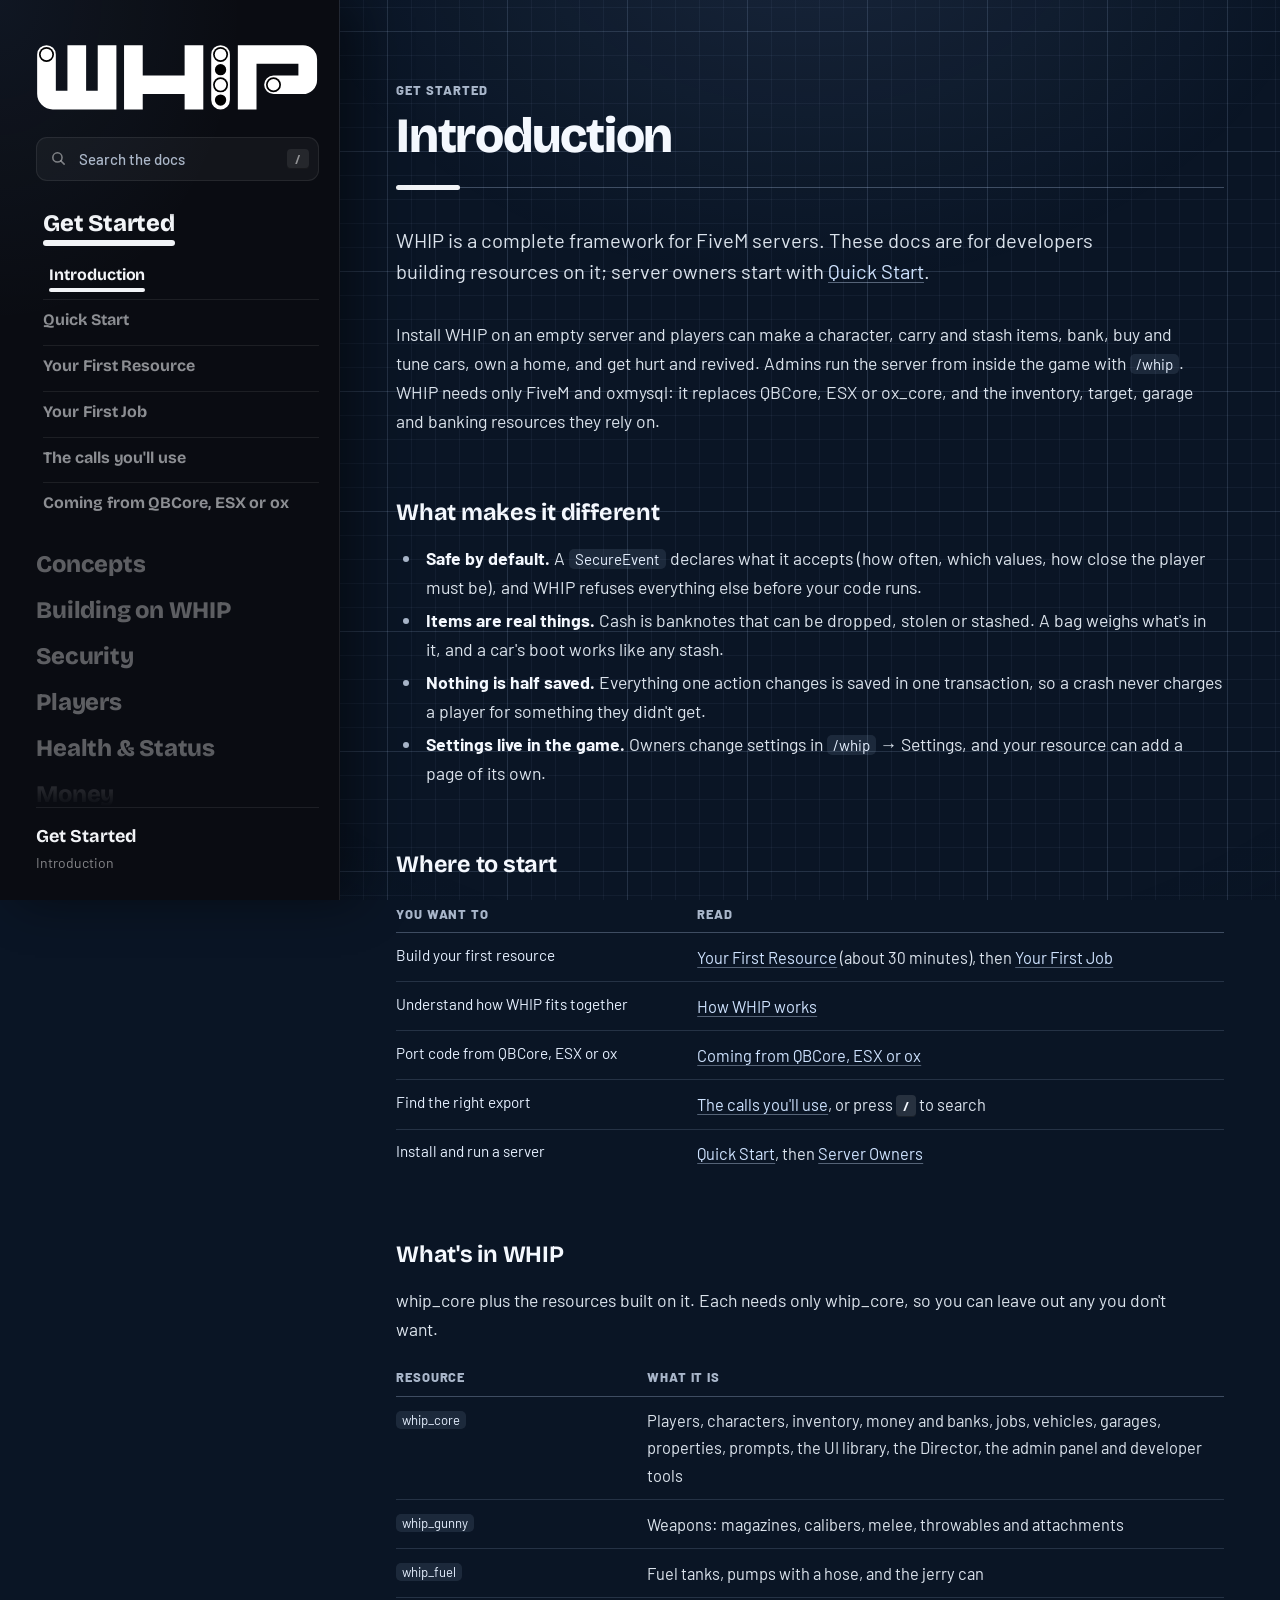
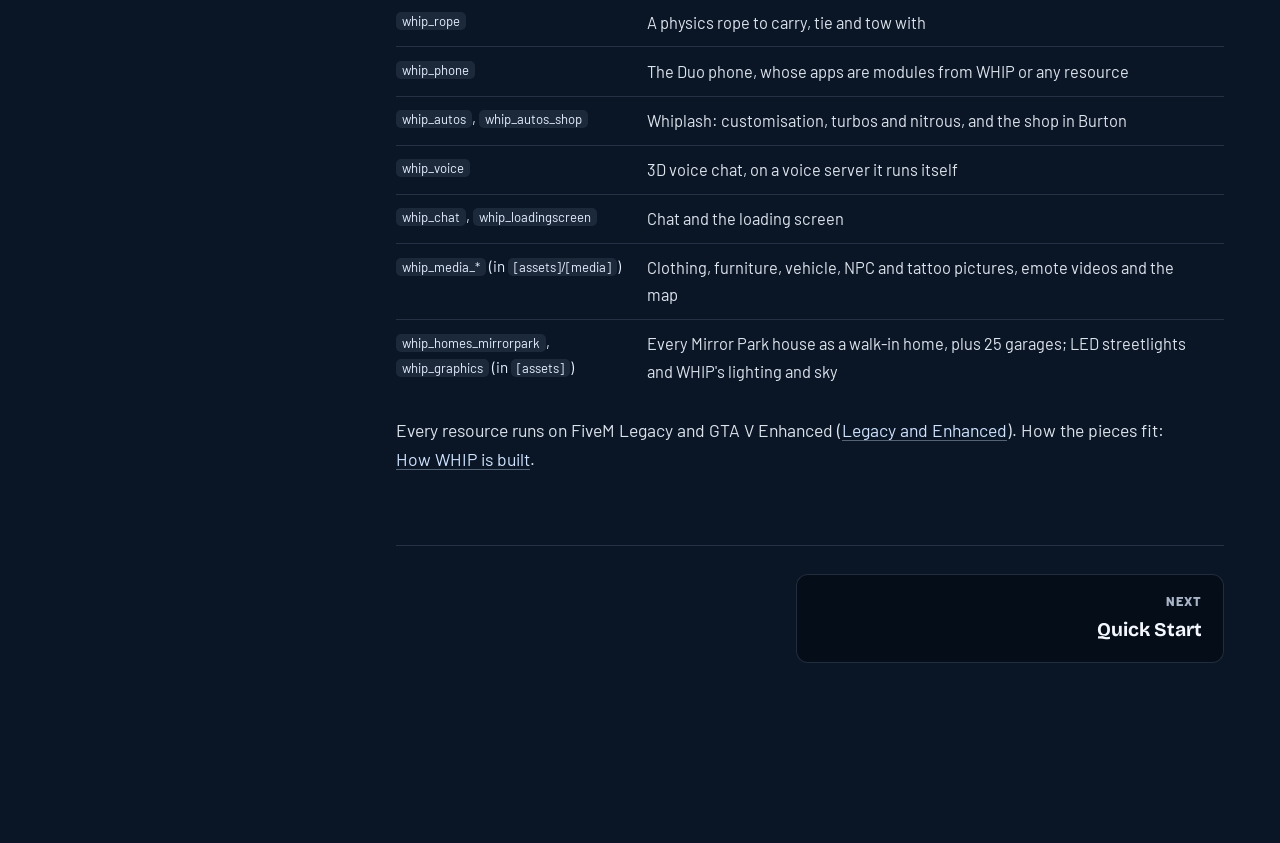
==== docs.html @ 6082909c "feat: the character editor as a store (EditAppearance, GetAppearanceChanges, SetPlayerAppearance)" ====
<!DOCTYPE html>
<html lang="en">
<head>
<meta charset="UTF-8">
<meta name="viewport" content="width=device-width, initial-scale=1.0">
<title>WHIP docs</title>
<!-- whip's own fonts, embedded (docs/docs-fonts.css, made by docs/make-docs-fonts.sh). Google's copies
     of the same faces stand in if this page is opened somewhere that file is not. -->
<link rel="stylesheet" href="docs/docs-fonts.css">
<link rel="stylesheet" href="https://fonts.googleapis.com/css2?family=Barlow:wght@400;500;600;700;800&family=Bricolage+Grotesque:opsz,wght@12..96,200..800&display=swap">
<style>
/* ============================================================================================
   whip DOCS — drawn as whip's pause menu (whip_core/html/css/pause.css, js/pause.js): the menu on
   the left, and where the map would be, the docs on a soft blueprint.

   THE LEFT IS THE MENU. The logo with its loading light, the sections as the menu's items — the
   chosen one white, nudged in, its rounded stroke drawing itself under it — each opening into its
   pages as the map legend's rows (a line between each). At the bottom, where you are, as the menu
   says where the player is.

   THE RIGHT IS THE BLUEPRINT. A blue sheet with a fine grid, the text and examples drawn on it:
   plates for exports, darker plates for code, hairlines in the sheet's own light blue.

   whip's tokens (html/css/base.css) for everything the menu shares with the game; --bp-* for the
   sheet. The names the page's own markup uses (--accent, --text-faint in inline styles) are kept as
   aliases at the end of :root.
   ============================================================================================ */

:root {
  /* ---- whip (html/css/base.css) ---- */
  --ui-surface-solid: rgb(10, 12, 18);
  --ui-surface-raised: rgba(10, 12, 18, 0.9);
  --ui-border: rgba(255, 255, 255, 0.08);
  --ui-border-hover: rgba(255, 255, 255, 0.14);
  --ui-text: rgba(255, 255, 255, 0.93);
  --ui-text-mid: rgba(255, 255, 255, 0.5);
  --ui-text-label: rgba(255, 255, 255, 0.48);
  --ui-accent: #60a5fa;
  --ui-accent-medium: rgba(96, 165, 250, 0.3);
  --ui-shadow: 0 4px 20px rgba(0, 0, 0, 0.4), inset 0 1px 0 rgba(255, 255, 255, 0.05);
  --ui-ease: cubic-bezier(0.16, 1, 0.3, 1);
  --ui-radius-pop: 12px;
  --ui-radius-row: 11px;
  --ui-radius-xs: 4px;
  --ui-font: 'Whip Barlow', 'Barlow', 'Segoe UI', sans-serif;
  --ui-mono: var(--ui-font);   /* code and names in Barlow, even-width figures */
  --ui-font-display: 'Whip Bricolage', 'Bricolage Grotesque', var(--ui-font);   /* titles, as the pause menu's */
  --pm-ink: #f2f4f7;                         /* the menu's white: the chosen item, its stroke */

  /* ---- the menu's size, from its width (pause.css works the same way) ---- */
  --dm-side: clamp(340px, 25vw, 480px);
  --dm-item: calc(var(--dm-side) * 0.07);   /* a section: 34px at 1920 wide */
  --dm-pad: calc(var(--dm-side) * 0.107);   /* the menu's left margin */

  /* ---- the sheet's reading size: the one knob. Everything on the sheet (its text, titles, code, tables and the
     column itself) is drawn from it, so a bigger screen gets bigger reading, not wider margins: about 17.5px on a
     laptop, 19.5px at 1920 wide, 22px at 2560 and up (Josh, 11 Nov: 10% up on the first pass, as his browser at 110%
     read best). ---- */
  --read: clamp(17.6px, calc(12px + 0.393vw), 22px);

  /* ---- the blueprint: a deep sheet, so the reading stands well off it ---- */
  --bp-paper: rgb(10, 21, 37);
  --bp-grid-minor: rgba(190, 216, 255, 0.05);
  --bp-grid-major: rgba(190, 216, 255, 0.1);
  --bp-line: rgba(196, 220, 255, 0.15);      /* hairlines on the sheet */
  --bp-line-strong: rgba(196, 220, 255, 0.28);
  --bp-ink: #f4f8fe;                         /* headings */
  --bp-text: rgba(236, 243, 252, 0.93);      /* reading text: about 13:1 on the sheet */
  --bp-text-mid: rgba(214, 228, 248, 0.78);  /* what qualifies it: about 8.5:1 */
  --bp-plate: rgba(2, 8, 18, 0.55);          /* an export's plate */
  --bp-plate-head: rgba(2, 8, 18, 0.36);
  --bp-code: rgba(1, 5, 13, 0.78);           /* code, darker again */
  --bp-code-text: #dce8f8;
  --bp-link: #cfe3ff;
  --bp-name: #e6f0ff;                        /* a parameter's name */
  --bp-type: #f4d59c;                        /* its type */
  --bp-server: #86efac;
  --bp-server-bg: rgba(74, 222, 128, 0.13);
  --bp-client: #c4b5fd;
  --bp-client-bg: rgba(167, 139, 250, 0.16);
  --bp-both: #fcd34d;
  --bp-both-bg: rgba(251, 191, 36, 0.13);

  /* ---- what the page's markup still names (inline styles) ---- */
  --accent: var(--bp-link);
  --text: var(--bp-text);
  --text-muted: var(--bp-text-mid);
  --text-faint: var(--bp-text-mid);
  --heading: var(--bp-ink);
  --border: var(--bp-line);
  --green: var(--bp-server);
  --orange: var(--bp-both);
  --purple: var(--bp-client);
  --red: #fca5a5;
  --cyan: var(--bp-name);
}

* { margin: 0; padding: 0; box-sizing: border-box; }

html {
  scroll-behavior: smooth;
  scroll-padding-top: 40px;
  background: var(--bp-paper);
}

body {
  font-family: var(--ui-font);
  font-size: 15px;
  line-height: 1.65;
  color: var(--bp-text);
  background: var(--bp-paper);
  -webkit-font-smoothing: antialiased;
  text-rendering: optimizeLegibility;
}

::selection { background: rgba(96, 165, 250, 0.38); color: #fff; }
input { caret-color: var(--pm-ink); }

:focus { outline: none; }
:focus-visible {
  outline: 2px solid var(--pm-ink);
  outline-offset: 3px;
  border-radius: 4px;
}

/* One quiet scrollbar, whip's. */
::-webkit-scrollbar { width: 8px; height: 8px; }
::-webkit-scrollbar-track { background: transparent; }
::-webkit-scrollbar-thumb { background: rgba(196, 220, 255, 0.18); border-radius: 4px; }
::-webkit-scrollbar-thumb:hover { background: rgba(196, 220, 255, 0.32); }

/* ---- the sheet: a fine grid, a stronger one every fifth line, light falling from the top ----
   Fixed, as a sheet on a table is: the drawing moves over it. */
body::before,
body::after {
  content: '';
  position: fixed;
  top: 0;
  right: 0;
  bottom: 0;
  left: var(--dm-side);
  pointer-events: none;
  z-index: 0;
}

body::before {
  background-image:
    linear-gradient(var(--bp-grid-major) 1px, transparent 1px),
    linear-gradient(90deg, var(--bp-grid-major) 1px, transparent 1px),
    linear-gradient(var(--bp-grid-minor) 1px, transparent 1px),
    linear-gradient(90deg, var(--bp-grid-minor) 1px, transparent 1px);
  background-size: 120px 120px, 120px 120px, 24px 24px, 24px 24px;
  background-position: 47px 31px, 47px 31px, 47px 31px, 47px 31px;
}

body::after {
  background:
    radial-gradient(80% 60% at 50% -10%, rgba(150, 190, 255, 0.1), transparent 70%),
    radial-gradient(140% 110% at 50% 45%, transparent 55%, rgba(5, 12, 24, 0.5) 100%);
}

/* ============================================================================================
   THE MENU (pause.css's .pm-side)
   ============================================================================================ */

.sidebar {
  position: fixed;
  top: 0;
  left: 0;
  bottom: 0;
  z-index: 100;
  width: var(--dm-side);
  display: flex;
  flex-direction: column;
  padding: 44px calc(var(--dm-side) * 0.06) 26px var(--dm-pad);
  color: var(--ui-text);
  background:
    radial-gradient(120% 60% at 0% 0%, rgba(96, 165, 250, 0.07), transparent 60%),
    var(--ui-surface-solid);
  border-right: 1px solid var(--ui-border);
  box-shadow: 18px 0 48px rgba(0, 0, 0, 0.45);
}

/* The logo, the landing page's and the menu's, at the menu's full width. */
.dm-logo {
  display: block;
  flex: 0 0 auto;
  border-radius: 6px;
}

.dm-logo svg {
  display: block;
  width: 100%;
  height: auto;
  overflow: visible;
}

.dm-logo .ld-letters { fill: #fff; }
.dm-logo .ld-ring    { fill: #000; }
.dm-logo .ld-disc    { fill: #fff; }
.dm-logo .ld-hole    { fill: #000; }
.dm-logo .ld-icon    { color: #000; }

/* The I's circles: a lit one comes on at once, and fades when the light moves on. */
.dm-logo .ld-dot .ld-light {
  opacity: 0;
  transition: opacity 0.55s cubic-bezier(0.25, 0.6, 0.35, 1);
}

.dm-logo .ld-dot.lit .ld-light {
  opacity: 1;
  transition: none;
}

/* ---- search: a whip field (fields are the 8px step; this one is picked from, so the row's) ---- */
.search-box {
  position: relative;
  flex: 0 0 auto;
  margin-top: 26px;
}

.search-box input {
  width: 100%;
  padding: 12px 44px 12px 42px;
  font-family: var(--ui-font);
  font-size: 15px;
  font-weight: 500;
  color: var(--ui-text);
  background: rgba(255, 255, 255, 0.04);
  border: 1px solid var(--ui-border);
  border-radius: var(--ui-radius-row);
  transition: border-color 0.15s var(--ui-ease), background 0.15s var(--ui-ease);
}

.search-box input::placeholder { color: var(--bp-text-mid); }
.search-box input:hover { border-color: var(--ui-border-hover); }
.search-box input:focus {
  outline: none;
  border-color: rgba(96, 165, 250, 0.55);
  background: rgba(255, 255, 255, 0.06);
}

.search-icon {
  position: absolute;
  left: 14px;
  top: 50%;
  width: 17px;
  height: 17px;
  margin-top: -8.5px;
  color: rgba(255, 255, 255, 0.45);
  pointer-events: none;
}

.search-key {
  position: absolute;
  right: 10px;
  top: 50%;
  transform: translateY(-50%);
  min-width: 22px;
  padding: 1px 6px;
  font-family: var(--ui-font);
  font-size: 12px;
  font-weight: 700;
  text-align: center;
  color: var(--ui-text-mid);
  background: rgba(255, 255, 255, 0.08);
  border-radius: var(--ui-radius-xs);
  pointer-events: none;
}

.search-box input:focus ~ .search-key { opacity: 0; }

.search-count {
  flex: 0 0 auto;
  min-height: 0;
  font-size: 13px;
  font-weight: 600;
  color: var(--ui-text-mid);
}

.search-count:not(:empty) { margin-top: 10px; }
.search-count b { color: var(--pm-ink); font-weight: 700; }

/* ---- the sections: the menu's items ---- */
.sidebar-nav {
  position: relative;
  flex: 1 1 auto;
  min-height: 0;
  margin: 22px calc(var(--dm-side) * -0.06) 0 calc(var(--dm-pad) * -1);
  padding: 4px calc(var(--dm-side) * 0.06) 40px var(--dm-pad);
  overflow-y: auto;
  overflow-anchor: none;   /* the menu keeps the page you are on in view itself (setActive) */
  scrollbar-width: none;
  /* No scrollbar; the last row fading out says there is more below (the legend's way). */
  -webkit-mask-image: linear-gradient(to bottom, transparent, #000 14px, #000 calc(100% - 56px), transparent);
  mask-image: linear-gradient(to bottom, transparent, #000 14px, #000 calc(100% - 56px), transparent);
}

.sidebar-nav::-webkit-scrollbar { display: none; }

.nav-group + .nav-group { margin-top: 4px; }

.nav-group-title {
  position: relative;
  display: inline-block;
  max-width: 100%;
  padding: 4px 0 13px;
  font-family: var(--ui-font-display);
  font-size: var(--dm-item);
  font-weight: 800;
  letter-spacing: -0.01em;
  line-height: 1.05;
  color: rgba(255, 255, 255, 0.34);
  text-align: left;
  white-space: nowrap;
  overflow: hidden;
  text-overflow: ellipsis;
  background: none;
  border: 0;
  cursor: pointer;
  transition: color 0.18s var(--ui-ease), transform 0.22s var(--ui-ease);
}

/* The chosen section: white, nudged in, and underlined by the logo's rounded stroke drawing itself. */
.nav-group-title::after {
  content: '';
  position: absolute;
  left: 0;
  right: 0;
  bottom: 3px;
  height: 6px;
  border-radius: 3px;
  background: var(--pm-ink);
  transform: scaleX(0);
  transform-origin: left center;
  transition: transform 0.28s var(--ui-ease);
}

.nav-group-title:hover { color: rgba(255, 255, 255, 0.62); }

.nav-group.open > .nav-group-title {
  color: var(--pm-ink);
  transform: translateX(7px);
}

.nav-group.open > .nav-group-title::after { transform: scaleX(1); }

/* A section's pages: the map legend's rows — the menu's type, smaller, a line between each. */
.nav-list {
  display: none;
  margin: 6px 0 20px 7px;
}

.nav-group.open > .nav-list {
  display: block;
  animation: dmRows 0.3s var(--ui-ease);
}

@keyframes dmRows {
  from { opacity: 0; transform: translateY(-4px); }
  to { opacity: 1; transform: none; }
}

.nav-link {
  display: flex;
  align-items: center;
  gap: 10px;
  padding: 7px 0;
  font-family: var(--ui-font-display);
  font-size: 16px;
  font-weight: 700;
  letter-spacing: -0.005em;
  line-height: 1.3;
  color: rgba(242, 244, 247, 0.56);
  text-decoration: none;
  border-top: 1px solid var(--ui-border);
  border-radius: 0;
  transition: color 0.18s var(--ui-ease);
}

.nav-link:first-child { border-top: 0; }
.nav-link:hover { color: var(--pm-ink); }

/* As wide as its words, so the stroke under it is too; a badge sits at the row's end. */
.nav-label {
  position: relative;
  flex: 0 1 auto;
  min-width: 0;
  padding: 3px 0 7px;
  transition: transform 0.22s var(--ui-ease);
}

.nav-badge { margin-left: auto; }

/* The page you are on: as the legend marks the picked blip — white, nudged, its stroke drawn. */
.nav-label::after {
  content: '';
  position: absolute;
  left: 0;
  bottom: 0;
  width: 100%;
  height: 4px;
  border-radius: 2px;
  background: var(--pm-ink);
  transform: scaleX(0);
  transform-origin: left center;
  transition: transform 0.28s var(--ui-ease);
}

.nav-link.active { color: var(--pm-ink); }
.nav-link.active .nav-label { transform: translateX(6px); }
.nav-link.active .nav-label::after { transform: scaleX(1); }

.nav-badge {
  flex: 0 0 auto;
  padding: 2px 6px;
  font-family: var(--ui-font);
  font-size: 11px;
  font-weight: 800;
  letter-spacing: 0.04em;
  line-height: 1.4;
  border-radius: var(--ui-radius-xs);
}

.badge-server { color: var(--bp-server); background: var(--bp-server-bg); }
.badge-client { color: var(--bp-client); background: var(--bp-client-bg); }
.badge-shared { color: var(--bp-both); background: var(--bp-both-bg); }

/* ---- where you are, as the menu says where the player is ---- */
.dm-foot {
  flex: 0 0 auto;
  display: flex;
  flex-wrap: wrap;
  align-items: flex-end;
  justify-content: space-between;
  gap: 12px 14px;
  padding-top: 18px;
  border-top: 1px solid var(--ui-border);
}

.dm-where {
  flex: 1 1 150px;
  min-width: 0;
}

.dm-zone {
  font-family: var(--ui-font-display);
  font-size: clamp(18px, calc(var(--dm-side) * 0.048), 23px);
  font-weight: 700;
  line-height: 1.2;
  color: var(--pm-ink);
  white-space: nowrap;
  overflow: hidden;
  text-overflow: ellipsis;
}

.dm-street {
  margin-top: 3px;
  font-size: 14px;
  color: var(--ui-text-mid);
  white-space: nowrap;
  overflow: hidden;
  text-overflow: ellipsis;
}

/* ============================================================================================
   THE SHEET
   ============================================================================================ */

/* The column sits in the middle of the sheet; the sheet's width is the map's. */
/* The column is 61 of the reading size wide (1200px at 1920, 1350px at 2560), centred in what the menu leaves. Every
   size on the sheet below is a share of --read: calc(var(--read) * n), n being the size it was at 15px reading. */
.main {
  position: relative;
  z-index: 1;
  margin-left: var(--dm-side);
  padding: 80px max(56px, calc((100vw - var(--dm-side) - var(--read) * 61.33) / 2)) 180px;
  font-size: var(--read);
}

h1, h2, h3, h4 {
  color: var(--bp-ink);
  text-wrap: balance;
}

h1, h2, h3 { font-family: var(--ui-font-display); }

h1 {
  font-size: calc(var(--read) * 3.467);
  font-weight: 800;
  line-height: 1.05;
  letter-spacing: -0.025em;
  margin-bottom: 0.35em;
}

/* A section: its title on a ruled line, with the menu's stroke drawn at the start of it. */
h2 {
  position: relative;
  margin: 3em 0 0.75em;
  padding-bottom: 0.5em;
  font-size: calc(var(--read) * 2.133);
  font-weight: 800;
  line-height: 1.12;
  letter-spacing: -0.02em;
  border-bottom: 1px solid var(--bp-line-strong);
}

h2::after {
  content: '';
  position: absolute;
  left: 0;
  bottom: -3px;
  width: 64px;
  height: 5px;
  border-radius: 3px;
  background: var(--pm-ink);
}

h3 {
  margin: 2.6em 0 0.7em;
  font-size: calc(var(--read) * 1.333);
  font-weight: 700;
  line-height: 1.3;
  letter-spacing: -0.01em;
}

h4 {
  margin: 1.875em 0 0.625em;
  font-size: calc(var(--read) * 1.067);
  font-weight: 700;
}

h2 + h3 { margin-top: 1.4em; }

/* The first section, straight under the page's title: no section above it to stand off from */
h1 + div > h2:first-child { margin-top: 1.1em; }

p { margin-bottom: 0.93em; }

strong { color: var(--bp-ink); font-weight: 700; }
em { color: var(--bp-ink); }

a {
  color: var(--bp-link);
  text-decoration: underline;
  text-decoration-color: rgba(207, 227, 255, 0.38);
  text-decoration-thickness: 1px;
  text-underline-offset: 3px;
  transition: color 0.12s, text-decoration-color 0.12s;
}

a:hover { color: #fff; text-decoration-color: #fff; }

ul, ol { margin: 0.53em 0 1.07em 1.47em; }
li { margin: 4px 0; padding-left: 4px; }
li::marker { color: var(--bp-text-mid); }

kbd {
  display: inline-block;
  padding: 1px 7px;
  font-family: var(--ui-font);
  font-size: 0.82em;
  font-weight: 700;
  line-height: 1.5;
  color: var(--bp-ink);
  background: rgba(255, 255, 255, 0.12);
  border-radius: var(--ui-radius-xs);
  box-shadow: inset 0 -1px 0 rgba(0, 0, 0, 0.35);
}

/* ---- code ---- */
code {
  font-family: var(--ui-mono);
  font-variant-numeric: tabular-nums;
  font-size: 0.86em;
  padding: 1px 6px;
  color: var(--bp-name);
  background: rgba(196, 220, 255, 0.1);
  border-radius: 5px;
}

pre {
  margin: 1.2em 0 1.5em;
  padding: 1.33em 1.63em;
  overflow-x: auto;
  font-family: var(--ui-mono);
  font-variant-numeric: tabular-nums;
  font-size: calc(var(--read) * 0.9);
  line-height: 1.65;
  color: var(--bp-code-text);
  background: var(--bp-code);
  border: 1px solid rgba(196, 220, 255, 0.12);
  border-radius: var(--ui-radius-pop);
  tab-size: 4;
}

pre code {
  padding: 0;
  font-size: inherit;
  color: inherit;
  background: none;
  border-radius: 0;
}

/* Syntax, chosen to read on the dark plate. */
.kw  { color: #c4b5fd; }
.fn  { color: #93c5fd; }
.str { color: #86efac; }
.num { color: #fdba74; }
.cm  { color: #8aa3c6; font-style: italic; }
.op  { color: #a9bdd8; }

/* ---- an export: a plate pinned to the sheet ---- */
.export-card {
  margin: 0 0 1.47em;
  overflow: hidden;
  background: var(--bp-plate);
  border: 1px solid var(--bp-line);
  border-radius: 14px;
}

.export-header {
  display: flex;
  align-items: center;
  flex-wrap: wrap;
  gap: 10px;
  padding: 0.93em 1.33em;
  background: var(--bp-plate-head);
  border-bottom: 1px solid var(--bp-line);
}

.export-name {
  font-family: var(--ui-mono);
  font-variant-numeric: tabular-nums;
  font-size: calc(var(--read) * 1.033);
  font-weight: 500;
  color: var(--bp-ink);
  overflow-wrap: anywhere;
}

.export-side {
  padding: 2px 7px;
  font-size: calc(var(--read) * 0.733);
  font-weight: 800;
  letter-spacing: 0.06em;
  line-height: 1.5;
  border-radius: var(--ui-radius-xs);
}

.side-server { color: var(--bp-server); background: var(--bp-server-bg); }
.side-client { color: var(--bp-client); background: var(--bp-client-bg); }
.side-waits { color: var(--bp-ink); background: transparent; box-shadow: inset 0 0 0 1px currentColor; opacity: 0.75; }

.export-body { padding: 1.07em 1.33em 1.2em; }

.export-body p {
  margin-bottom: 0.69em;
  font-size: calc(var(--read) * 0.967);
}

.export-body pre { margin: 0.89em 0 1.04em; }

/* ---- tables: ruled, as on a drawing ---- */
.param-table,
.event-table {
  width: 100%;
  margin: 0.86em 0 1.29em;
  font-size: calc(var(--read) * 0.933);
  border-collapse: collapse;
  font-variant-numeric: tabular-nums;
}

.param-table th,
.event-table th {
  padding: 0.57em 1em 0.57em 0;
  font-size: calc(var(--read) * 0.733);
  font-weight: 800;
  letter-spacing: 0.07em;
  text-transform: uppercase;
  text-align: left;
  color: var(--bp-text-mid);
  border-bottom: 1px solid var(--bp-line-strong);
}

.param-table td,
.event-table td {
  padding: 0.64em 1em 0.64em 0;
  vertical-align: top;
  border-bottom: 1px solid var(--bp-line);
}

.param-table tr:last-child td,
.event-table tr:last-child td { border-bottom: 0; }

.param-table td:first-child,
.event-table td:first-child {
  font-family: var(--ui-mono);
  font-variant-numeric: tabular-nums;
  font-size: calc(var(--read) * 0.867);
  color: var(--bp-name);
}

.param-table td:first-child { white-space: nowrap; }

.param-table td:nth-child(2) {
  font-family: var(--ui-mono);
  font-variant-numeric: tabular-nums;
  font-size: calc(var(--read) * 0.867);
  color: var(--bp-type);
}

.return-info {
  margin-top: 0.71em;
  font-size: calc(var(--read) * 0.933);
}

.return-info strong {
  margin-right: 4px;
  font-size: calc(var(--read) * 0.733);
  font-weight: 800;
  letter-spacing: 0.07em;
  text-transform: uppercase;
  color: var(--bp-text-mid);
}

.return-info code { color: var(--bp-server); }

/* ---- notes: a tinted panel, edged all round in its colour ---- */
.info-box {
  margin: 1.24em 0;
  padding: 1.03em 1.38em;
  font-size: calc(var(--read) * 0.967);
  background: rgba(255, 255, 255, 0.05);
  border: 1px solid var(--bp-line-strong);
  border-radius: var(--ui-radius-pop);
}

.info-box > :last-child { margin-bottom: 0; }

.info-box.tip { background: rgba(74, 222, 128, 0.07); border-color: rgba(134, 239, 172, 0.3); }
.info-box.warn,
.info-box.warning { background: rgba(251, 191, 36, 0.07); border-color: rgba(252, 211, 77, 0.32); }
.info-box.danger { background: rgba(248, 113, 113, 0.08); border-color: rgba(252, 165, 165, 0.34); }

.info-box.tip > strong:first-child { color: var(--bp-server); }
.info-box.warn > strong:first-child,
.info-box.warning > strong:first-child { color: var(--bp-both); }
.info-box.danger > strong:first-child { color: #fca5a5; }

/* For server owners: pages and parts that need no code, in the client badge's violet. The box opens
   a server owners' page; the tag marks an owner's part inside a developer's guide. */
.info-box.owner { background: rgba(167, 139, 250, 0.08); border-color: rgba(196, 181, 253, 0.34); }
.info-box.owner > strong:first-child { color: var(--bp-client); }
.owner-tag {
  display: inline-block;
  margin-left: 10px;
  padding: 2px 7px;
  font-size: calc(var(--read) * 0.733);
  font-weight: 800;
  letter-spacing: 0.06em;
  line-height: 1.4;
  text-transform: uppercase;
  vertical-align: middle;
  color: var(--bp-client);
  background: var(--bp-client-bg);
  border-radius: var(--ui-radius-xs);
}

/* Hidden by the search. */
.hidden { display: none !important; }

/* ---- searching: the sheet shows only what matched, under its sections' titles ---- */
.dm-results { display: none; }

body.searching .dm-results {
  display: block;
  margin-bottom: 8px;
}

.dm-results-title {
  font-family: var(--ui-font-display);
  font-size: calc(var(--read) * 2.667);
  font-weight: 800;
  line-height: 1.1;
  letter-spacing: -0.02em;
  color: var(--bp-ink);
}

.dm-results-sub {
  margin-top: 10px;
  font-size: var(--read);
  color: var(--bp-text-mid);
}

/* The guides' headings that match: links above the exports, to read about it rather than look it up */
.dm-results-guides {
  display: flex;
  flex-wrap: wrap;
  gap: 8px;
  margin-top: 14px;
}
.dm-results-guides:empty { display: none; }
.dm-results-guide {
  padding: 4px 10px;
  border-radius: var(--ui-radius-xs);
  box-shadow: inset 0 0 0 1px var(--bp-text-mid);
  font-size: calc(var(--read) * 0.933);
  color: var(--bp-ink);
  text-decoration: none;
}
.dm-results-guide:hover { box-shadow: inset 0 0 0 1px var(--bp-ink); }


/* Reading prose keeps a reading measure; tables and code take the column. */
.main p,
.main li { max-width: 80ch; }

/* ---- back to the top: the map's Menu button ---- */
.back-top {
  position: fixed;
  right: 28px;
  bottom: 28px;
  z-index: 50;
  display: none;
  align-items: center;
  gap: 8px;
  padding: 10px 18px 10px 14px;
  font-family: var(--ui-font);
  font-size: 15px;
  font-weight: 700;
  color: var(--ui-text);
  background: var(--ui-surface-raised);
  border: 1px solid var(--ui-border);
  border-radius: 20px;
  box-shadow: var(--ui-shadow);
  cursor: pointer;
  transition: border-color 0.15s, background 0.15s;
}

.back-top svg { width: 15px; height: 15px; opacity: 0.75; }
.back-top:hover { border-color: var(--ui-border-hover); background: rgb(14, 17, 25); }
.back-top.visible { display: inline-flex; }

/* ---- narrow: the menu on top, the sheet under it ---- */
@media (max-width: 1000px) {
  :root { --dm-side: 100vw; --dm-item: 26px; --dm-pad: 24px; }
  .sidebar {
    position: relative;
    bottom: auto;
    width: auto;
    max-height: none;
    padding: 28px 24px 20px;
    border-right: 0;
    border-bottom: 1px solid var(--ui-border);
    box-shadow: 0 18px 48px rgba(0, 0, 0, 0.45);
  }
  .dm-logo { width: min(320px, 70vw); }
  .sidebar-nav {
    max-height: 60vh;
    margin: 18px -24px 0;
    padding: 4px 24px 32px;
  }
  body::before, body::after { left: 0; }
  .main { margin-left: 0; padding: 48px 22px 120px; }
  h1 { font-size: calc(var(--read) * 2.533); }
  h2 { font-size: calc(var(--read) * 1.8); margin-top: 2.67em; }
}

@media (prefers-reduced-motion: reduce) {
  html { scroll-behavior: auto; }
  *, *::before, *::after { transition-duration: 0.01ms !important; animation-duration: 0.01ms !important; }
}

/* ============================================================================================
   PAGES: one at a time. The script wraps each <h2 id> and what follows it in a .page; the menu, the
   hash and Previous/Next choose which one shows. A search shows every page that has a match.
   ============================================================================================ */

.page { display: none; }
.page.current { display: block; animation: dmPage 0.25s var(--ui-ease); }

@keyframes dmPage {
  from { opacity: 0; transform: translateY(6px); }
  to { opacity: 1; transform: none; }
}

/* The page's group, above its title, as the menu names where you are */
.page-crumb {
  margin-bottom: 0.7em;
  font-size: calc(var(--read) * 0.733);
  font-weight: 800;
  letter-spacing: 0.08em;
  text-transform: uppercase;
  color: var(--bp-text-mid);
}

/* The page's title: the sheet's headline */
.page > h2:first-of-type {
  margin-top: 0;
  font-size: calc(var(--read) * 2.8);
  line-height: 1.06;
  letter-spacing: -0.025em;
}

/* The lede: what the page is for, in a sentence or two */
.lede {
  max-width: 68ch;
  margin: 0 0 1.6em;
  font-size: calc(var(--read) * 1.15);
  line-height: 1.55;
  color: var(--bp-text);
}

.main p.lede { max-width: 68ch; }

.page > h2 + .lede + h3,
.page > .lede + h3 { margin-top: 1.6em; }

/* Headings and cards carry a link to themselves */
.anchor {
  margin-left: 0.35em;
  font-weight: 600;
  color: var(--bp-text-mid);
  text-decoration: none;
  opacity: 0;
  transition: opacity 0.12s;
}
h3:hover > .anchor,
h4:hover > .anchor,
.export-header:hover > .anchor,
.anchor:focus-visible { opacity: 1; }
.export-header > .anchor { margin-left: auto; order: 9; }

/* A target the reader was sent to: lit for a moment */
.flash { animation: dmFlash 1.8s var(--ui-ease); }
@keyframes dmFlash {
  0%, 30% { box-shadow: 0 0 0 2px var(--pm-ink); }
  100% { box-shadow: 0 0 0 2px transparent; }
}

/* ---- Previous / Next ---- */
.page-nav {
  display: flex;
  gap: 16px;
  margin-top: 4em;
  padding-top: 1.6em;
  border-top: 1px solid var(--bp-line);
}

.page-nav a {
  flex: 1 1 0;
  min-width: 0;
  padding: 0.9em 1.2em;
  text-decoration: none;
  background: var(--bp-plate);
  border: 1px solid var(--bp-line);
  border-radius: 12px;
  transition: border-color 0.15s, background 0.15s;
}

.page-nav a:hover { border-color: var(--bp-line-strong); background: var(--bp-code); }
.page-nav a.next { text-align: right; }
.page-nav .spacer { flex: 1 1 0; }

.page-nav small {
  display: block;
  font-size: calc(var(--read) * 0.733);
  font-weight: 800;
  letter-spacing: 0.07em;
  text-transform: uppercase;
  color: var(--bp-text-mid);
}

.page-nav b {
  display: block;
  margin-top: 2px;
  font-family: var(--ui-font-display);
  font-size: calc(var(--read) * 1.1);
  font-weight: 700;
  color: var(--bp-ink);
  overflow: hidden;
  text-overflow: ellipsis;
  white-space: nowrap;
}

/* ---- On this page: the page's sections, beside it on a wide screen ---- */
.page-toc { display: none; }

@media (min-width: 1440px) {
  :root {
    --toc-w: 230px;
    --gutter: max(56px, calc((100vw - var(--dm-side) - var(--toc-w) - 56px - var(--read) * 52) / 2));
  }
  .main {
    padding-left: var(--gutter);
    padding-right: calc(var(--gutter) + var(--toc-w) + 56px);
  }
  .page-toc {
    position: fixed;
    top: 80px;
    right: var(--gutter);
    z-index: 2;
    display: block;
    width: var(--toc-w);
    max-height: calc(100vh - 140px);
    overflow-y: auto;
    scrollbar-width: none;
    font-size: 14px;
    line-height: 1.4;
  }
  .page-toc::-webkit-scrollbar { display: none; }
  .page-toc:empty,
  body.searching .page-toc { display: none; }
}

.page-toc-title {
  margin-bottom: 10px;
  font-size: 12px;
  font-weight: 800;
  letter-spacing: 0.08em;
  text-transform: uppercase;
  color: var(--bp-text-mid);
}

.page-toc a {
  display: block;
  padding: 5px 0 5px 12px;
  color: var(--bp-text-mid);
  text-decoration: none;
  border-left: 2px solid var(--bp-line);
  transition: color 0.12s, border-color 0.12s;
}

.page-toc a:hover { color: var(--bp-ink); }
.page-toc a.active { color: var(--bp-ink); border-left-color: var(--pm-ink); }
.page-toc a.sub { padding-left: 24px; font-size: 13px; }

/* ---- code: a copy button on every block ---- */
pre { position: relative; }

.copy-btn {
  position: absolute;
  top: 10px;
  right: 10px;
  padding: 3px 10px;
  font-family: var(--ui-font);
  font-size: 12px;
  font-weight: 700;
  color: var(--bp-text-mid);
  background: rgba(196, 220, 255, 0.08);
  border: 1px solid rgba(196, 220, 255, 0.16);
  border-radius: 6px;
  cursor: pointer;
  opacity: 0;
  transition: opacity 0.12s, color 0.12s;
}

pre:hover .copy-btn,
.copy-btn:focus-visible { opacity: 1; }
.copy-btn:hover { color: var(--bp-ink); }
.copy-btn.done { color: var(--bp-server); opacity: 1; }

/* ---- details, for completeness most readers skip ---- */
details.more {
  margin: 1.1em 0 1.3em;
  padding: 0 1.2em;
  background: rgba(255, 255, 255, 0.025);
  border: 1px solid var(--bp-line);
  border-radius: var(--ui-radius-pop);
}

details.more > summary {
  padding: 0.7em 0;
  font-weight: 700;
  color: var(--bp-ink);
  cursor: pointer;
}

details.more[open] > summary {
  margin-bottom: 0.6em;
  border-bottom: 1px solid var(--bp-line);
}

details.more > :last-child { margin-bottom: 1em; }

/* ---- searching, with pages: every page with a match, only its matches ---- */
body.searching .page { display: block; animation: none; }
body.searching .page:not(.search-hit) { display: none; }
body.searching .page > *:not(h2):not(.export-card):not(.search-hit) { display: none !important; }
body.searching .page > .search-hit > *:not(.export-card):not(summary) { display: none !important; }
body.searching .page > h2:first-of-type { margin-top: 2em; font-size: calc(var(--read) * 1.6); }
body.searching .page-crumb { display: none; }
body.searching .export-card { cursor: pointer; }

.dm-results-guide.page-hit { box-shadow: inset 0 0 0 1px var(--bp-line-strong); color: var(--bp-text); }

@media (max-width: 1000px) {
  .page > h2:first-of-type { font-size: calc(var(--read) * 2.1); }
  .page-nav { flex-direction: column; }
  .page-nav a.next { text-align: left; }
}
</style>
</head>
<body>

<!-- The menu (whip_core/html/js/pause.js's, for the docs) -->
<aside class="sidebar">
  <a class="dm-logo" href="#overview" aria-label="WHIP docs: back to the introduction">
    <svg viewBox="58 46 997 235" xmlns="http://www.w3.org/2000/svg" aria-hidden="true">
      <defs>
        <clipPath id="dm-clip-w"><circle cx="95" cy="83" r="20.5"/></clipPath>
        <clipPath id="dm-clip-p"><circle cx="897" cy="190" r="20.5"/></clipPath>
        <clipPath id="dm-clip-0"><circle cx="710" cy="83" r="20.5"/></clipPath>
        <clipPath id="dm-clip-1"><circle cx="710" cy="136.67" r="20.5"/></clipPath>
        <clipPath id="dm-clip-2"><circle cx="710" cy="190.33" r="20.5"/></clipPath>
        <clipPath id="dm-clip-3"><circle cx="710" cy="244" r="20.5"/></clipPath>
      </defs>
      <g class="ld-letters">
        <path d="M62 83 A33 33 0 0 1 128 83 L128 211 L169 211 L169 50 L235 50 L235 211 L276 211 L276 50 L342 50 L342 277 L117 277 A55 55 0 0 1 62 222 Z"/>
        <path d="M369 50 H435 V157 H583 V50 H649 V277 H583 V223 H435 V277 H369 Z"/>
        <rect x="677" y="50" width="66" height="227" rx="33"/>
        <path d="M771 50 H1001 A50 50 0 0 1 1051 100 V173 A50 50 0 0 1 1001 223 H897 A33 33 0 0 1 897 157 H985 V116 H837 V277 H771 Z"/>
      </g>
      <g class="ld-light" data-icon="pickup"><circle class="ld-ring" cx="95" cy="83" r="26.5"/><circle class="ld-disc" cx="95" cy="83" r="20.5"/><g class="ld-icon" clip-path="url(#dm-clip-w)"></g></g>
      <g class="ld-light" data-icon="store"><circle class="ld-ring" cx="897" cy="190" r="26.5"/><circle class="ld-disc" cx="897" cy="190" r="20.5"/><g class="ld-icon" clip-path="url(#dm-clip-p)"></g></g>
      <g class="ld-dot"><circle class="ld-hole" cx="710" cy="83" r="20"/><g class="ld-light"><circle class="ld-ring" cx="710" cy="83" r="26.5"/><circle class="ld-disc" cx="710" cy="83" r="20.5"/><g class="ld-icon" clip-path="url(#dm-clip-0)"></g></g></g>
      <g class="ld-dot"><circle class="ld-hole" cx="710" cy="136.67" r="20"/><g class="ld-light"><circle class="ld-ring" cx="710" cy="136.67" r="26.5"/><circle class="ld-disc" cx="710" cy="136.67" r="20.5"/><g class="ld-icon" clip-path="url(#dm-clip-1)"></g></g></g>
      <g class="ld-dot"><circle class="ld-hole" cx="710" cy="190.33" r="20"/><g class="ld-light"><circle class="ld-ring" cx="710" cy="190.33" r="26.5"/><circle class="ld-disc" cx="710" cy="190.33" r="20.5"/><g class="ld-icon" clip-path="url(#dm-clip-2)"></g></g></g>
      <g class="ld-dot"><circle class="ld-hole" cx="710" cy="244" r="20"/><g class="ld-light"><circle class="ld-ring" cx="710" cy="244" r="26.5"/><circle class="ld-disc" cx="710" cy="244" r="20.5"/><g class="ld-icon" clip-path="url(#dm-clip-3)"></g></g></g>
    </svg>
  </a>
  <div class="search-box">
    <svg class="search-icon" viewBox="0 0 24 24" fill="none" stroke="currentColor" stroke-width="2.2" stroke-linecap="round" aria-hidden="true"><circle cx="10.5" cy="10.5" r="6.5"/><path d="M15.5 15.5 20 20"/></svg>
    <input type="text" id="search" placeholder="Search the docs" autocomplete="off" spellcheck="false" aria-label="Search the docs">
    <kbd class="search-key" aria-hidden="true">/</kbd>
  </div>
  <div class="search-count" id="searchCount" aria-live="polite"></div>
  <nav class="sidebar-nav" id="nav">
    <!-- One group per topic, in the page order. Each link is a page: an <h2 id> in the content. -->
    <div class="nav-group">
      <div class="nav-group-title">Get Started</div>
      <a class="nav-link" href="#overview">Introduction</a>
      <a class="nav-link" href="#quickstart">Quick Start</a>
      <a class="nav-link" href="#first-resource">Your First Resource</a>
      <a class="nav-link" href="#first-job">Your First Job</a>
      <a class="nav-link" href="#common-calls">The calls you'll use</a>
      <a class="nav-link" href="#coming-from">Coming from QBCore, ESX or ox</a>
    </div>
    <div class="nav-group">
      <div class="nav-group-title">Concepts</div>
      <a class="nav-link" href="#how-whip-thinks">How WHIP works</a>
      <a class="nav-link" href="#patterns">Return values</a>
      <a class="nav-link" href="#patterns-registering">Registering with WHIP</a>
      <a class="nav-link" href="#patterns-satellite">The satellite helper</a>
      <a class="nav-link" href="#whip-way">The WHIP way</a>
      <a class="nav-link" href="#glossary">Glossary</a>
    </div>
    <div class="nav-group">
      <div class="nav-group-title">Building on WHIP</div>
      <a class="nav-link" href="#what-you-can-change">What a resource can change</a>
      <a class="nav-link" href="#testing">Testing and performance</a>
      <a class="nav-link" href="#both-platforms">Legacy and Enhanced</a>
      <a class="nav-link" href="#selling">Selling on WHIP</a>
    </div>
    <div class="nav-group">
      <div class="nav-group-title">Security</div>
      <a class="nav-link" href="#guide-secure">Secure Events</a>
      <a class="nav-link" href="#secure-events">SecureEvent &amp; SecureCallback <span class="nav-badge badge-shared">BOTH</span></a>
      <a class="nav-link" href="#guide-sentinel">Sentinel (Tamper Guard)</a>
      <a class="nav-link" href="#permissions">Permissions <span class="nav-badge badge-server">SVR</span></a>
    </div>
    <div class="nav-group">
      <div class="nav-group-title">Players</div>
      <a class="nav-link" href="#guide-lifecycle">Character Lifecycle</a>
      <a class="nav-link" href="#player">Player <span class="nav-badge badge-server">SVR</span></a>
      <a class="nav-link" href="#client-player">Player &amp; Status <span class="nav-badge badge-client">CLT</span></a>
    </div>
    <div class="nav-group">
      <div class="nav-group-title">Health &amp; Status</div>
      <a class="nav-link" href="#guide-stats">Stats &amp; Effects</a>
      <a class="nav-link" href="#server-stats">Stats API <span class="nav-badge badge-server">SVR</span></a>
      <a class="nav-link" href="#guide-hud">HUD Framework</a>
      <a class="nav-link" href="#guide-death">Death &amp; Revive</a>
      <a class="nav-link" href="#guide-escort">Escorting</a>
    </div>
    <div class="nav-group">
      <div class="nav-group-title">Money</div>
      <a class="nav-link" href="#guide-bank">Bank Accounts</a>
      <a class="nav-link" href="#guide-payments">Charging a Player</a>
      <a class="nav-link" href="#bank">Bank API <span class="nav-badge badge-server">SVR</span></a>
    </div>
    <div class="nav-group">
      <div class="nav-group-title">Inventory</div>
      <a class="nav-link" href="#guide-inventory">Inventory</a>
      <a class="nav-link" href="#item-definitions">Items</a>
      <a class="nav-link" href="#inventory">Inventory API <span class="nav-badge badge-server">SVR</span></a>
      <a class="nav-link" href="#client-inventory">Inventory API <span class="nav-badge badge-client">CLT</span></a>
      <a class="nav-link" href="#guide-stores">Stores <span class="nav-badge badge-server">SVR</span></a>
      <a class="nav-link" href="#guide-ground">Ground items</a>
      <a class="nav-link" href="#guide-containers">Containers</a>
      <a class="nav-link" href="#store-kinds">Store kinds <span class="nav-badge badge-server">SVR</span></a>
      <a class="nav-link" href="#guide-panels">Panels</a>
      <a class="nav-link" href="#server-panels">Panels API <span class="nav-badge badge-server">SVR</span></a>
    </div>
    <div class="nav-group">
      <div class="nav-group-title">Vehicles</div>
      <a class="nav-link" href="#guide-vehicles">Vehicles &amp; Keys</a>
      <a class="nav-link" href="#vehicles">Vehicles API <span class="nav-badge badge-shared">BOTH</span></a>
      <a class="nav-link" href="#client-vehicles">Client vehicles API <span class="nav-badge badge-client">CLT</span></a>
      <a class="nav-link" href="#vehicle-data-api">Data &amp; handling API <span class="nav-badge badge-shared">BOTH</span></a>
      <a class="nav-link" href="#vehicle-stats">Vehicle stats API <span class="nav-badge badge-shared">BOTH</span></a>
      <a class="nav-link" href="#guide-garages">Garages</a>
      <a class="nav-link" href="#garages-exports">Garages API <span class="nav-badge badge-server">SVR</span></a>
    </div>
    <div class="nav-group">
      <div class="nav-group-title">Jobs &amp; Shops</div>
      <a class="nav-link" href="#guide-jobs">Jobs</a>
      <a class="nav-link" href="#server-jobs">Jobs API <span class="nav-badge badge-shared">BOTH</span></a>
      <a class="nav-link" href="#guide-shops">Shops</a>
      <a class="nav-link" href="#shops">Shops API <span class="nav-badge badge-shared">BOTH</span></a>
    </div>
    <div class="nav-group">
      <div class="nav-group-title">Properties &amp; Doors</div>
      <a class="nav-link" href="#guide-properties">Properties &amp; Homes</a>
      <a class="nav-link" href="#housing">Properties API <span class="nav-badge badge-shared">BOTH</span></a>
      <a class="nav-link" href="#guide-doors">Doors</a>
      <a class="nav-link" href="#server-doors">Doors API <span class="nav-badge badge-shared">BOTH</span></a>
    </div>
    <div class="nav-group">
      <div class="nav-group-title">World</div>
      <a class="nav-link" href="#guide-zones">Zones</a>
      <a class="nav-link" href="#server-zones">Zones API <span class="nav-badge badge-server">SVR</span></a>
      <a class="nav-link" href="#client-zones">Zones API <span class="nav-badge badge-client">CLT</span></a>
      <a class="nav-link" href="#guide-timeweather">Time &amp; Weather</a>
      <a class="nav-link" href="#timeweather">Time &amp; Weather API <span class="nav-badge badge-shared">BOTH</span></a>
      <a class="nav-link" href="#npcs">NPCs <span class="nav-badge badge-server">SVR</span></a>
    </div>
    <div class="nav-group">
      <div class="nav-group-title">Interactions &amp; UI</div>
      <a class="nav-link" href="#interactions">Interactions (AddAction) <span class="nav-badge badge-shared">BOTH</span></a>
      <a class="nav-link" href="#ui-library">UI Library <span class="nav-badge badge-shared">BOTH</span></a>
      <a class="nav-link" href="#guide-controller">Controller support</a>
      <a class="nav-link" href="#guide-camera">Camera System</a>
      <a class="nav-link" href="#client-camera">Camera API <span class="nav-badge badge-shared">BOTH</span></a>
      <a class="nav-link" href="#guide-theming">Theming &amp; Skins</a>
      <a class="nav-link" href="#guide-nui-caps">Browser features &amp; tools <span class="nav-badge badge-shared">BOTH</span></a>
      <a class="nav-link" href="#guide-dui">Screens in the world (DUI)</a>
    </div>
    <div class="nav-group">
      <div class="nav-group-title">Tools</div>
      <a class="nav-link" href="#resource-settings">Settings pages <span class="nav-badge badge-shared">BOTH</span></a>
      <a class="nav-link" href="#activity-log">Activity Log <span class="nav-badge badge-server">SVR</span></a>
      <a class="nav-link" href="#debug-internal">Debug &amp; internal <span class="nav-badge badge-client">CLT</span></a>
      <a class="nav-link" href="#whipcost">Timing your loops <span class="nav-badge badge-shared">BOTH</span></a>
      <a class="nav-link" href="#dev-pages">Your page in /w <span class="nav-badge badge-client">CLT</span></a>
    </div>
    <div class="nav-group">
      <div class="nav-group-title">whip_gunny</div>
      <a class="nav-link" href="#guide-weapons">Weapon System</a>
      <a class="nav-link" href="#gunny-patterns">Learning from gunny</a>
      <a class="nav-link" href="#gunny-exports">Gunny API <span class="nav-badge badge-shared">BOTH</span></a>
    </div>
    <div class="nav-group">
      <div class="nav-group-title">whip_rope</div>
      <a class="nav-link" href="#guide-rope">Rope System</a>
      <a class="nav-link" href="#rope-patterns">Learning from rope</a>
      <a class="nav-link" href="#rope-exports">Rope API <span class="nav-badge badge-shared">BOTH</span></a>
    </div>
    <div class="nav-group">
      <div class="nav-group-title">whip_autos</div>
      <a class="nav-link" href="#autos-patterns">Learning from whip_autos</a>
    </div>
    <div class="nav-group">
      <div class="nav-group-title">Director</div>
      <a class="nav-link" href="#director">The Director</a>
      <a class="nav-link" href="#director-runs">Runs from a script <span class="nav-badge badge-server">SVR</span></a>
      <a class="nav-link" href="#director-cards">Cards of your own <span class="nav-badge badge-server">SVR</span></a>
      <a class="nav-link" href="#director-tasks-buttons">Tasks and buttons <span class="nav-badge badge-shared">BOTH</span></a>
    </div>
    <div class="nav-group">
      <div class="nav-group-title">Voice</div>
      <a class="nav-link" href="#voice">Keys, items, settings</a>
      <a class="nav-link" href="#voice-setup">Setting up whip_voice</a>
      <a class="nav-link" href="#voice-lore-calls">Lore phone calls</a>
      <a class="nav-link" href="#voice-lore-lines">Lore characters speak</a>
      <a class="nav-link" href="#voice-speakers">Speakers</a>
      <a class="nav-link" href="#voice-api">For other resources <span class="nav-badge badge-shared">BOTH</span></a>
    </div>
    <div class="nav-group">
      <div class="nav-group-title">Server Owners</div>
      <a class="nav-link" href="#running-whip">Running WHIP</a>
      <a class="nav-link" href="#configuration">Configuration</a>
      <a class="nav-link" href="#guide-devtools">Dev Tools (/w &amp; /whip)</a>
      <a class="nav-link" href="#guide-playermanager">Player Manager</a>
      <a class="nav-link" href="#guide-banks">Banks</a>
      <a class="nav-link" href="#building-in-game">Building in Game</a>
    </div>
    <div class="nav-group">
      <div class="nav-group-title">Reference</div>
      <a class="nav-link" href="#architecture">How WHIP is built</a>
      <a class="nav-link" href="#server-events">Server Events <span class="nav-badge badge-server">SVR</span></a>
      <a class="nav-link" href="#client-events">Client Events <span class="nav-badge badge-client">CLT</span></a>
      <a class="nav-link" href="#data-structures">Data Structures</a>
      <a class="nav-link" href="#examples">Examples</a>
      <a class="nav-link" href="#credits">Credits</a>
    </div>
  </nav>
  <div class="dm-foot">
    <div class="dm-where" aria-live="polite">
      <div class="dm-zone" id="whereZone">Get Started</div>
      <div class="dm-street" id="whereStreet">Introduction</div>
    </div>
  </div>
</aside>

<!-- Main -->
<div class="main" id="content">

<h2 id="overview">Introduction</h2>
<p class="lede">WHIP is a complete framework for FiveM servers. These docs are for developers building resources on it; server owners start with <a href="#quickstart">Quick Start</a>.</p>

<p>Install WHIP on an empty server and players can make a character, carry and stash items, bank, buy and tune cars, own a home, and get hurt and revived. Admins run the server from inside the game with <code>/whip</code>. WHIP needs only FiveM and oxmysql: it replaces QBCore, ESX or ox_core, and the inventory, target, garage and banking resources they rely on.</p>

<h3>What makes it different</h3>
<ul>
  <li><strong>Safe by default.</strong> A <code>SecureEvent</code> declares what it accepts (how often, which values, how close the player must be), and WHIP refuses everything else before your code runs.</li>
  <li><strong>Items are real things.</strong> Cash is banknotes that can be dropped, stolen or stashed. A bag weighs what's in it, and a car's boot works like any stash.</li>
  <li><strong>Nothing is half saved.</strong> Everything one action changes is saved in one transaction, so a crash never charges a player for something they didn't get.</li>
  <li><strong>Settings live in the game.</strong> Owners change settings in <code>/whip</code> → Settings, and your resource can add a page of its own.</li>
</ul>

<h3>Where to start</h3>
<table class="event-table">
<tr><th>You want to</th><th>Read</th></tr>
<tr><td>Build your first resource</td><td><a href="#first-resource">Your First Resource</a> (about 30 minutes), then <a href="#first-job">Your First Job</a></td></tr>
<tr><td>Understand how WHIP fits together</td><td><a href="#how-whip-thinks">How WHIP works</a></td></tr>
<tr><td>Port code from QBCore, ESX or ox</td><td><a href="#coming-from">Coming from QBCore, ESX or ox</a></td></tr>
<tr><td>Find the right export</td><td><a href="#common-calls">The calls you'll use</a>, or press <kbd>/</kbd> to search</td></tr>
<tr><td>Install and run a server</td><td><a href="#quickstart">Quick Start</a>, then <a href="#running-whip">Server Owners</a></td></tr>
</table>

<h3 id="whats-in-whip">What's in WHIP</h3>
<p>whip_core plus the resources built on it. Each needs only whip_core, so you can leave out any you don't want.</p>
<table class="event-table">
<tr><th>Resource</th><th>What it is</th></tr>
<tr><td><code>whip_core</code></td><td>Players, characters, inventory, money and banks, jobs, vehicles, garages, properties, prompts, the UI library, the Director, the admin panel and developer tools</td></tr>
<tr><td><code>whip_gunny</code></td><td>Weapons: magazines, calibers, melee, throwables and attachments</td></tr>
<tr><td><code>whip_fuel</code></td><td>Fuel tanks, pumps with a hose, and the jerry can</td></tr>
<tr><td><code>whip_rope</code></td><td>A physics rope to carry, tie and tow with</td></tr>
<tr><td><code>whip_phone</code></td><td>The Duo phone, whose apps are modules from WHIP or any resource</td></tr>
<tr><td><code>whip_autos</code>, <code>whip_autos_shop</code></td><td>Whiplash: customisation, turbos and nitrous, and the shop in Burton</td></tr>
<tr><td><code>whip_voice</code></td><td>3D voice chat, on a voice server it runs itself</td></tr>
<tr><td><code>whip_chat</code>, <code>whip_loadingscreen</code></td><td>Chat and the loading screen</td></tr>
<tr><td><code>whip_media_*</code> (in <code>[assets]/[media]</code>)</td><td>Clothing, furniture, vehicle, NPC and tattoo pictures, emote videos and the map</td></tr>
<tr><td><code>whip_homes_mirrorpark</code>, <code>whip_graphics</code> (in <code>[assets]</code>)</td><td>Every Mirror Park house as a walk-in home, plus 25 garages; LED streetlights and WHIP's lighting and sky</td></tr>
</table>
<p>Every resource runs on FiveM Legacy and GTA V Enhanced (<a href="#both-platforms">Legacy and Enhanced</a>). How the pieces fit: <a href="#architecture">How WHIP is built</a>.</p>
<h2 id="quickstart">Quick Start</h2>
<p class="lede">Install WHIP as a new server with its txAdmin recipe, and check it works. The recipe builds the whole server (resources, database and <code>server.cfg</code>), so it can't be added to a server you already have.</p>

<h3>Requirements</h3>
<ul>
  <li>FiveM's server with txAdmin: <strong>FiveM Legacy</strong> (FXServer, artifact 38435 or newer) or <strong>GTA V Enhanced</strong> (cfx-server).</li>
  <li>MariaDB 10.2.3+ or MySQL 8.0.16+, and a database login that can create a database.</li>
  <li>About 1 GB of disk, and at least 10 Mbit/s to GitHub: txAdmin gives each download 150 seconds, and the largest is about 145 MB.</li>
  <li>The voice ports open inbound, like 30120: <strong>UDP 7882-7893</strong> and <strong>TCP 7881</strong> (<a href="#voice-setup">Setting up whip_voice</a>).</li>
</ul>

<h3>Install</h3>
<ol>
  <li>Start the server and open txAdmin. On the setup page choose <strong>Remote URL Template</strong> and paste the recipe for your game:
<pre><code class="lang-text">Legacy:   https://raw.githubusercontent.com/WHIPFX/txAdmin-recipe/main/whip-legacy.yaml
Enhanced: https://raw.githubusercontent.com/WHIPFX/txAdmin-recipe/main/whip-enhanced.yaml</code></pre></li>
  <li>Enter your server key (from <a href="https://portal.cfx.re">portal.cfx.re</a>) and your database login. txAdmin downloads WHIP and <a href="#oxmysql-patch">WHIPFX's oxmysql</a>, creates an empty database, turns on OneSync, writes <code>server.cfg</code> and makes your txAdmin account an admin. There's no SQL to import: WHIP creates its own tables.</li>
  <li>Start the server.</li>
</ol>

<h3 id="quickstart-cfg">The server.cfg it writes</h3>
<pre><code class="lang-cfg">sv_licenseKey "your key"
set mysql_connection_string "mysql://user:password@localhost/whip_1A2B3C"

# Legacy only: the game build WHIP is made for (or newer)
sv_enforceGameBuild 3889

# Players need a Steam account linked to their Cfx.re account
set sv_enforceSteamAuth true

ensure oxmysql
ensure whip_core
ensure whip_autos
ensure whip_autos_shop
ensure whip_chat
ensure whip_fuel
ensure whip_gunny
ensure whip_loadingscreen
ensure whip_phone
ensure whip_rope
# whip_voice starts its own voice server, which needs this permission
add_unsafe_child_process_permission whip_voice
ensure whip_voice
ensure [assets]    # the media packs and the map packs

# The admin tools (/w and /whip) for group.admin, which your txAdmin account is in
add_ace group.admin whip.devtools allow
add_principal identifier.fivem:1234567 group.admin</code></pre>
<p>Only <code>oxmysql</code> has to come before WHIP's <code>ensure</code> lines; your own resources go after them. FiveM's stock <code>chat</code>, <code>spawnmanager</code> and <code>basic-gamemode</code> aren't installed: WHIP has its own.</p>
<p id="platform"><strong>On GTA V Enhanced</strong>, the recipe writes these two lines instead of <code>sv_enforceGameBuild</code>:</p>
<pre><code class="lang-cfg">setr whip_platform enhanced                 # must be setr, so players' games get it too
set sv_resourceFileDownloadTimeout 600000   # time for slow connections to download the media packs</code></pre>

<h3 id="quickstart-check">Check it works</h3>
<ol>
  <li>A few seconds after everything has started, the console prints the <strong>WHIP setup</strong> report. Each line marked <strong>FIX</strong> says what to change. When nothing needs fixing, <code>Framework loaded successfully!</code> follows it. Type <code>whipsetup</code> to see the report again.</li>
  <li>Join the server (your Cfx.re account needs a linked Steam account) and make a character.</li>
  <li><kbd>F2</kbd> opens the inventory, <code>/w</code> the quick tools and <code>/whip</code> the admin panel. To make someone else an admin, have them type <code>/w</code>: the console prints the <code>add_ace</code> line to add for them.</li>
</ol>

<h3 id="updating">Updating</h3>
<p>Each resource has its own releases on GitHub. Read the release's notes on its releases page, stop the server, and replace the resource's folder with the new release. Your database carries over: whip_core updates its tables on the next start.</p>
<p>First copy out what the server saved in the old folders: <code>whip_core/pack_exports</code> (exported Director packs), pictures taken in game (<code>whip_media_props/img/props</code>, <code>whip_media_previews/img/vehicles</code>) and <code>whip_autos/engines.json</code>.</p>
<h2 id="first-resource">Your First Resource</h2>
<p class="lede">Build a coffee stand in about 30 minutes: a counter you walk up to, a purchase the server checks and charges for, and a coffee that takes four seconds to drink. Each step is something every WHIP resource does.</p>

<p>You need a server running WHIP (<a href="#quickstart">Quick Start</a>) and the <code>whip.devtools</code> ACE, so <code>/w</code> and <code>/whip</code> open.</p>
<div class="info-box tip"><strong>The finished stand</strong> is in <code>whip_core/docs/examples/whip_cafe_example</code>, line for line. Compare yours with it when a step doesn't work. It uses the same names as yours, so run one or the other.</div>

<h3>1. The folder</h3>
<p>Make a folder called <code>mycafe</code> in your resources, with <code>fxmanifest.lua</code>, <code>shared.lua</code>, <code>server.lua</code> and <code>client.lua</code>:</p>
<pre><code class="lang-lua">fx_version 'cerulean'
game 'gta5'
lua54 'yes'

dependency 'whip_core'
whip_requires '1.0'

shared_scripts {
    '@whip_core/lib/satellite.lua',   -- WHIP's helper: gives you Whip.register and Whip.core
    'shared.lua',
}
server_script 'server.lua'
client_script 'client.lua'</code></pre>
<p>Add <code>ensure mycafe</code> to <code>server.cfg</code>, below WHIP's lines. <code>dependency 'whip_core'</code> starts whip_core first, and restarts your resource whenever whip_core restarts. <code>whip_requires</code> makes the setup report flag an older whip_core.</p>
<div class="info-box tip"><strong>Set up autocomplete first.</strong> Copy <code>whip_core/types/luarc.template.json</code> into <code>mycafe</code> as <code>.luarc.json</code> and open the folder in VS Code with the <em>Lua</em> extension (sumneko). Every export then shows its parameters and return values, and typos are underlined.</div>

<h3>2. Where the counter is</h3>
<p>Both sides need the counter's position: the client to show the prompt, the server to refuse anyone standing elsewhere. Put it in <code>shared.lua</code>:</p>
<pre><code class="lang-lua">Config = {
    Counter = vector3(-361.0, 49.0, 54.4),   -- just in front of where new characters spawn
    Price   = 15,
}</code></pre>
<p>For your own spot, stand there in game, open <code>/w</code> → <strong>Coords</strong> and press <kbd>G</kbd> to copy <code>vector4(x, y, z, heading)</code>.</p>

<h3 id="quickstart-satellite">3. The item, and the one rule</h3>
<p>whip_core keeps everything you declare (items, use handlers, events, prompts) in memory, and forgets it when it restarts. So <strong>declare in <code>Whip.register</code></strong>: it runs your function once whip_core is ready and again after every restart. In <code>server.lua</code>:</p>
<pre><code class="lang-lua">Whip.register(function()
    Whip.core:RegisterItem('mycafe_coffee', {
        name     = 'Coffee',
        desc     = 'Hot and black. Quenches thirst.',
        weight   = 0.3,
        type     = 'consumable',
        stack    = true,
        maxStack = 10,
        usable   = true,
    })
end)</code></pre>
<p>Running it twice is safe: registering the same thing again changes nothing (<a href="#patterns-registering">the registration rule</a>). Every item field is under <a href="#item-schema">Item Definition</a>. A refusal is printed in the server console, with the reason.</p>
<p>Call whip_core through <code>Whip.core</code> in there, so a refusal is printed for you. One function can hold every declaration, a loop over your <code>Config</code> too (<a href="#patterns-satellite">The satellite helper</a>).</p>
<div class="info-box warn"><strong>Don't wait and hope.</strong> <code>CreateThread(function() Wait(1000) … end)</code> registers once, so a whip_core restart silently strips your items. Watching <code>onResourceStart</code> misses the first start. Use <code>Whip.register</code>.</div>

<h3>4. Drinking it</h3>
<p>Below it, say what using the coffee does. Passing <code>RegisterUseHandler</code> a <strong>table</strong> makes it a timed use: WHIP shows the bar, plays the animation and props, and times it on the server so a modified client can't skip it. When the bar ends, WHIP takes the coffee and runs <code>onComplete</code>.</p>
<pre><code class="lang-lua">Whip.register(function()
    Whip.core:RegisterUseHandler('mycafe_coffee', {
        label    = 'Drinking coffee...',
        duration = 4000,
        anim     = { dict = 'amb@world_human_drinking@coffee@male@idle_a', clip = 'idle_c' },
        prop     = { model = 'p_amb_coffeecup_01', bone = 28422 },
        disable  = { move = false },

        -- Return AddStat's result: if it fails, WHIP gives the coffee back
        onComplete = function(source)
            return exports.whip_core:AddStat(source, 'thirst', 20, 'item:mycafe_coffee')
        end,
    })
end)</code></pre>
<p>Thirst runs from 100 (full) down to 0, and new characters start full (<a href="#guide-stats">Stats &amp; Effects</a>). Every field is on the <a href="#declared-use">timed use card</a>.</p>
<p><strong>Try it:</strong> in the server console, <code>refresh</code> then <code>ensure mycafe</code> (later, <code>restart mycafe</code>). In game, <code>/whip</code> → Economy → <strong>Items</strong>, give yourself a coffee, press <kbd>F2</kbd>, right-click it and choose Use.</p>

<h3>5. Selling it</h3>
<p>A <code>SecureEvent</code> is <code>RegisterNetEvent</code> with the checks built in. Also in <code>server.lua</code>:</p>
<pre><code class="lang-lua">-- The client sends nothing: not the price, not the item
Whip.register(function()
    Whip.core:SecureEvent('mycafe:buy', {
        rateLimit = 1000,   -- one purchase a second per player
        near = { at = Config.Counter, range = 3.0, message = 'Walk up to the counter' },
    }, function(source)
        local receipt, err = exports.whip_core:ChargePlayer(source, Config.Price, { reason = 'Coffee' })
        if not receipt then
            return false, err            -- couldn't pay: WHIP shows them why
        end

        local given, why = exports.whip_core:AddItem(source, 'mycafe_coffee', 1)
        if not given then
            exports.whip_core:RefundPlayer(receipt)   -- paid but got nothing: money back
            return false, why
        end

        exports.whip_core:NotifyPlayer(source, 'Enjoy your coffee', 'success')
    end)
end)</code></pre>
<ul>
  <li><strong>The client sends nothing.</strong> A client that could send the price could send <code>0</code>.</li>
  <li><strong><code>near</code></strong> refuses anyone more than 3 m from the counter before your function runs.</li>
  <li><strong><code>rateLimit</code></strong> allows one call a second per player; extra calls are refused and logged.</li>
  <li><strong><code>ChargePlayer</code></strong> takes cash, or the bank if they don't carry enough, and returns a receipt for <code>RefundPlayer</code> (<a href="#guide-payments">Charging a Player</a>).</li>
  <li><strong><code>return false, why</code></strong> refuses: the player sees <code>why</code>, and the refusal is logged.</li>
</ul>
<p>Inside a handler whip_core runs, call exports directly. In your own code (a thread, a command, a timer), use <code>Whip.core:ChargePlayer(...)</code>, which returns <code>false, why</code> instead of erroring when whip_core isn't running (<a href="#patterns-calling">Calling whip_core</a>).</p>

<h3>6. The counter</h3>
<p>In <code>client.lua</code>, put a prompt at the counter. Walk up and press <kbd>E</kbd> to send the event:</p>
<pre><code class="lang-lua">Whip.register(function()
    Whip.core:AddAction({
        id       = 'counter',
        at       = { coords = Config.Counter },
        label    = ('Buy coffee ($%d)'):format(Config.Price),
        icon     = 'cash',
        onSelect = function()
            TriggerServerEvent('mycafe:buy')
        end,
    })
end)</code></pre>
<p>The same call puts an option on an entity, a car part or the F1 wheel (<a href="#interactions">AddAction</a>). It's removed automatically when your resource stops.</p>

<h3>7. Try it</h3>
<ol>
  <li><code>restart mycafe</code>, walk to the counter and press <kbd>E</kbd>. $15 goes, a coffee arrives.</li>
  <li>Open <code>/whip</code> → System → <strong>Monitor</strong>: each <code>mycafe:buy</code> is listed, accepted or refused, with the reason.</li>
  <li>Drink the coffee: the bar runs with the cup in your hand.</li>
</ol>
<p>If nothing happens, check the server console and F8 for errors, and check each call's return values: a refusal returns <code>false</code> and a reason (<a href="#patterns">Return values</a>). To give the coffee a picture, add <code>html/img/items/mycafe_coffee.webp</code> and <code>files { 'html/img/items/*.webp' }</code> to the manifest (<a href="#item-icons">Item icons</a>).</p>

<h3>Next</h3>
<table class="event-table">
<tr><th>To</th><th>Read</th></tr>
<tr><td>Staff the stand: a job, a duty prompt, pay</td><td><a href="#first-job">Your First Job</a></td></tr>
<tr><td>Accept a value from the client safely</td><td><a href="#guide-secure-params">Checking the values</a></td></tr>
<tr><td>Ask the server something and wait for the answer</td><td><a href="#guide-secure-callback">SecureCallback</a></td></tr>
<tr><td>Stock, shelves and staff</td><td><a href="#guide-shops">Shops</a> and <a href="#guide-jobs">Jobs</a></td></tr>
<tr><td>See whole resources built this way</td><td><a href="#gunny-patterns">Learning from gunny</a>, <a href="#autos-patterns">whip_autos</a>, <a href="#rope-patterns">rope</a></td></tr>
</table>
<h2 id="first-job">Your First Job</h2>
<p class="lede">Add staff to the coffee stand from <a href="#first-resource">Your First Resource</a>: a job, a counter with different options for customers and staff on duty, brewing under a bar the server times, and pay for each cup. About 30 minutes more, in the same four files.</p>

<h3>1. The job</h3>
<p>In <code>server.lua</code>, declare the job. The first start creates it; later starts find it again.</p>
<pre><code class="lang-lua">Whip.register(function()
    Whip.core:EnsureJob('mycafe', {
        name  = 'Bean Machine',
        roles = {
            { name = 'Owner',   level = 100 },
            { name = 'Barista', level = 1 },
        },
    })
end)</code></pre>
<p>Hire yourself in <code>/whip</code> → Economy → <strong>Jobs</strong> → <em>Bean Machine</em> → <strong>Change</strong>. (From code, use <code>HirePlayer</code>.)</p>

<h3>2. One counter, several options</h3>
<p>Customers buy; baristas clock on, brew and clock off. One prompt carries them all as <code>options</code>, and each option's <code>require</code> decides who sees it. In <code>client.lua</code>, replace the counter's <code>AddAction</code>:</p>
<pre><code class="lang-lua">Whip.register(function()
    Whip.core:AddAction({
        id      = 'counter',
        at      = { coords = Config.Counter },
        options = {
            { id = 'buy', label = ('Buy coffee ($%d)'):format(Config.Price), icon = 'cash',
              onSelect = function() TriggerServerEvent('mycafe:buy') end },

            -- Staff only. whipJob is the job they're on duty at (false when off duty)
            { id = 'clockon', label = 'Clock on', require = { job = 'mycafe' },
              canInteract = function() return LocalPlayer.state.whipJob ~= 'mycafe' end,
              onSelect = function(ctx)
                  local ok, why = exports.whip_core:ClockOn('mycafe')
                  if not ok then ctx.refuse(why) end
              end },

            { id = 'brew', label = 'Brew a coffee', require = { job = 'mycafe', onDuty = true },
              onSelect = function() TriggerServerEvent('mycafe:brew') end },

            { id = 'clockoff', label = 'Clock off', require = { job = 'mycafe', onDuty = true },
              onSelect = function() exports.whip_core:ClockOff('mycafe') end },
        },
    })
end)</code></pre>
<div class="info-box warn"><strong><code>require</code> only decides what's offered.</strong> Anything that matters is checked again on the server, as the brew below is.</div>

<h3>3. Brewing, and pay</h3>
<p>Add <code>BrewPay = 5</code> to <code>Config</code> in <code>shared.lua</code>. Then, in <code>server.lua</code>:</p>
<pre><code class="lang-lua">Whip.register(function()
    Whip.core:SecureEvent('mycafe:brew', {
        rateLimit = 2000,
        near = { at = Config.Counter, range = 3.0, message = 'Stand at the counter' },
    }, function(source, player)
        if not exports.whip_core:IsPlayerClockedOn(source, 'mycafe') then
            return false, 'Clock on first'
        end

        local done, reason = exports.whip_core:Progress(source, {
            label    = 'Brewing...',
            duration = 6000,
            near     = { coords = Config.Counter, range = 3.0 },   -- still at the counter when it ends
        })
        if not done then return false, reason end

        -- Six seconds went by: still the same character?
        if not exports.whip_core:IsSessionCurrent(source, player.session) then return end

        local given, gwhy = exports.whip_core:AddItem(source, 'mycafe_coffee', 1, nil, 'brewed')
        if not given then return false, gwhy end
        exports.whip_core:PayPlayer(source, Config.BrewPay, { reason = 'Brewed a coffee' })
    end)
end)</code></pre>
<ul>
  <li><strong>The server checks duty</strong>; the client's <code>require</code> only chose what to show.</li>
  <li><strong><code>Progress</code> on the server</strong> times the bar itself, and its <code>near</code> checks they're still at the counter when it ends (the event's <code>near</code> is checked once, on arrival).</li>
  <li><strong><code>IsSessionCurrent</code></strong> checks the character is still the one playing after a wait, before giving anything.</li>
  <li><strong><code>PayPlayer</code></strong> pays cash; whatever doesn't fit their pockets lands at their feet.</li>
</ul>

<h3>4. Try it</h3>
<ol>
  <li><code>restart mycafe</code> and hire yourself (step 1).</li>
  <li>At the counter, clock on, then brew: a six-second bar, a coffee, $5.</li>
  <li>Walk away during the bar: it stops with "too far", and nothing is given.</li>
  <li><code>/whip</code> → System → <strong>Monitor</strong> shows each <code>mycafe:brew</code> and any refusal's reason.</li>
</ol>
<h2 id="common-calls">The calls you'll use</h2>
<p class="lede">WHIP has about 650 exports, but a job, a shop or a mission uses about twenty. These are the ones WHIP's own resources call most. Search (<kbd>/</kbd>) finds the rest.</p>

<table class="event-table">
<tr><th>To</th><th>Call</th><th>Side</th></tr>
<tr><td colspan="3"><strong>Declare</strong> (in <code>Whip.register</code>)</td></tr>
<tr><td>Make an item, and what using it does</td><td><a href="#registeritem"><code>RegisterItem</code></a>, <a href="#registerusehandler"><code>RegisterUseHandler</code></a></td><td>Server</td></tr>
<tr><td>Accept a message from a player's game, checked</td><td><a href="#secureevent"><code>SecureEvent</code></a></td><td>Server</td></tr>
<tr><td>Answer a question from a player's game, checked</td><td><a href="#securecallback"><code>SecureCallback</code></a>; ask it with <a href="#callback"><code>Callback</code></a></td><td>Server; client</td></tr>
<tr><td>A prompt, a wheel option, a choice on a car part</td><td><a href="#interactions"><code>AddAction</code></a></td><td>Client</td></tr>
<tr><td>A job, a stash, a shop that always exist</td><td><a href="#ensurejob"><code>EnsureJob</code></a>, <a href="#ensurecontainer"><code>EnsureContainer</code></a>, <code>EnsureShop</code></td><td>Server</td></tr>
<tr><td colspan="3"><strong>Players</strong></td></tr>
<tr><td>Who is this (name, charId, job, session)</td><td><a href="#getplayer"><code>GetPlayer</code></a></td><td>Server</td></tr>
<tr><td>Tell them something</td><td><a href="#notifyplayer"><code>NotifyPlayer</code></a>; on the client <a href="#notify"><code>Notify</code></a></td><td>Server; client</td></tr>
<tr><td>Remember something about a character</td><td><a href="#setplayerflag"><code>SetPlayerFlag</code></a>, <code>GetPlayerFlag</code></td><td>Server</td></tr>
<tr><td>Still the same character after a wait?</td><td><a href="#issessioncurrent"><code>IsSessionCurrent</code></a></td><td>Server</td></tr>
<tr><td colspan="3"><strong>Money</strong></td></tr>
<tr><td>Charge, and refund if what they paid for fails</td><td><a href="#chargeplayer"><code>ChargePlayer</code></a>, <a href="#refundplayer"><code>RefundPlayer</code></a></td><td>Server</td></tr>
<tr><td>Pay them: a wage, a reward</td><td><a href="#payplayer"><code>PayPlayer</code></a></td><td>Server</td></tr>
<tr><td colspan="3"><strong>Items</strong></td></tr>
<tr><td>Give and take</td><td><a href="#additem"><code>AddItem</code></a>, <a href="#removeitem"><code>RemoveItem</code></a></td><td>Server</td></tr>
<tr><td>Do they have it, how many</td><td><a href="#hasitem"><code>HasItem</code></a>, <a href="#getitemcount"><code>GetItemCount</code></a></td><td>Server</td></tr>
<tr><td>Change one item (rounds, wear, a serial)</td><td><a href="#setitemmetadata"><code>SetItemMetadata</code></a></td><td>Server</td></tr>
<tr><td>Move items between any two places</td><td><a href="#storemove"><code>StoreMove</code></a></td><td>Server</td></tr>
<tr><td colspan="3"><strong>Jobs</strong></td></tr>
<tr><td>On duty? Allowed to?</td><td><a href="#isplayerclockedon"><code>IsPlayerClockedOn</code></a>, <a href="#hasjobpermission"><code>HasJobPermission</code></a></td><td>Server</td></tr>
<tr><td colspan="3"><strong>The world</strong></td></tr>
<tr><td>A car for a job or a rental; read any car</td><td><a href="#spawntempvehicle"><code>SpawnTempVehicle</code></a>, <a href="#getvehicle"><code>GetVehicle</code></a></td><td>Server</td></tr>
<tr><td>A blip, a waypoint</td><td><a href="#showblip"><code>ShowBlip</code></a></td><td>Server</td></tr>
<tr><td colspan="3"><strong>Timed and skilled</strong></td></tr>
<tr><td>A bar the server times; a skill check</td><td><a href="#ui-progress"><code>Progress</code></a>, <a href="#ui-skillcheck"><code>SkillCheck</code></a></td><td>Either</td></tr>
</table>

<h3 id="hear-ask-refuse">How WHIP talks to your resource</h3>
<table class="event-table">
<tr><th>You want to</th><th>Use</th><th>Example</th></tr>
<tr><td>Hear that something happened</td><td>An event: <code>AddEventHandler('whip_core:…', fn)</code>. After the fact; it can't be stopped. On the server any resource can fire one, so check <code>GetInvokingResource()</code> where it matters (<a href="#server-events">Server Events</a>)</td><td><code>whip_core:player:loaded</code></td></tr>
<tr><td>Hear a value change</td><td>A listener: <code>OnStatChanged</code>, <code>OnVehicleStatChanged</code>, <code>WatchVehicleStat</code>. Only WHIP calls it, and it's removed when your resource stops</td><td>A HUD that follows hunger</td></tr>
<tr><td>Act just before WHIP does something on the player's game</td><td>A client hook: <a href="#registerclienthook"><code>RegisterClientHook</code></a>. WHIP waits for it (up to a second) but it can't refuse</td><td>Put the phone away before a gun is drawn</td></tr>
<tr><td>Refuse something of your own</td><td>A check you pass in: <code>canUse</code>, <code>canInteract</code>, a panel's <code>onValidate</code></td><td>No drinking in a car</td></tr>
<tr><td>Add something to WHIP</td><td><code>Register…</code>, <code>Add…</code>, <code>Ensure…</code>, in <code>Whip.register</code></td><td><code>RegisterItem</code>, <code>AddAction</code></td></tr>
</table>
<h2 id="coming-from">Coming from QBCore, ESX or ox</h2>
<p class="lede">WHIP is a framework of its own, with no bridge from QBCore, ESX or ox: a resource written for one of them won't run unchanged. Porting a small job means rewriting its glue code (about a day), and most of what it did by hand becomes one WHIP call.</p>

<h3>Keep, replace, remove</h3>
<table class="event-table">
<tr><th>Resource</th><th>With WHIP</th></tr>
<tr><td><code>oxmysql</code></td><td><strong>Keep</strong>: WHIP uses it. Ensure it before WHIP's resources</td></tr>
<tr><td><code>qb-core</code>, <code>es_extended</code>, <code>qbx_core</code>, <code>ox_core</code></td><td><strong>Remove</strong>: one framework at a time. The setup report flags one that's running</td></tr>
<tr><td><code>ox_inventory</code>, <code>qb-inventory</code></td><td><strong>Remove</strong>: WHIP has its own (<kbd>F2</kbd>)</td></tr>
<tr><td><code>ox_target</code>, <code>qb-target</code></td><td><strong>Replace</strong> with <a href="#interactions"><code>AddAction</code></a></td></tr>
<tr><td><code>ox_lib</code></td><td>Its helpers (math, tables, <code>lib.waitFor</code>) are fine. For anything on screen, use WHIP's <a href="#ui-library">UI library</a>: WHIP keeps one screen open at a time, and ox_lib's screens don't know about WHIP's</td></tr>
<tr><td>Garages, keys, fuel, banking, doorlock, housing, shops, multicharacter, spawn, HUD</td><td><strong>Remove</strong>: each is part of WHIP. Fuel is <code>whip_fuel</code></td></tr>
<tr><td>pma-voice, mumble-voip</td><td><strong>Remove</strong> if you use <code>whip_voice</code></td></tr>
</table>

<h3>Calls you know</h3>
<table class="event-table">
<tr><th>QBCore / ESX / ox</th><th>WHIP</th></tr>
<tr><td><code>GetCoreObject()</code>, <code>getSharedObject()</code></td><td>Nothing to fetch: add <code>dependency 'whip_core'</code> and <code>@whip_core/lib/satellite.lua</code> to the manifest, then call <code>Whip.core:…</code> inside <code>Whip.register</code> and <code>exports.whip_core:…</code> anywhere else</td></tr>
<tr><td><code>QBCore.Functions.GetPlayer(src)</code>, <code>ESX.GetPlayerFromId(src)</code></td><td><a href="#getplayer"><code>GetPlayer(source)</code></a>: a plain table with no methods; act through exports</td></tr>
<tr><td><code>PlayerData.citizenid</code>, <code>xPlayer.identifier</code></td><td><code>player.charId</code> (a number; save this one)</td></tr>
<tr><td><code>PlayerData.job</code>, <code>xPlayer.job</code></td><td>On duty: <code>GetPlayerJob(source)</code> (<code>nil</code> off duty). Has the job at all: <code>GetPlayerRole(source, 'police')</code></td></tr>
<tr><td><code>PlayerData.gang</code></td><td>No gangs: make a gang a job with <code>EnsureJob</code></td></tr>
<tr><td><code>PlayerData.metadata</code></td><td><a href="#setplayerflag"><code>SetPlayerFlag</code></a> or <code>SetPlayerMetadata</code></td></tr>
<tr><td><code>AddMoney</code>, <code>xPlayer.addMoney</code></td><td><a href="#payplayer"><code>PayPlayer</code></a> (cash, or <code>method = 'bank'</code>)</td></tr>
<tr><td><code>RemoveMoney</code>, <code>xPlayer.removeMoney</code></td><td><a href="#chargeplayer"><code>ChargePlayer</code></a>, which returns a receipt for <a href="#refundplayer"><code>RefundPlayer</code></a></td></tr>
<tr><td>Cash as a number on the player</td><td>Cash is an item (banknotes): it can be dropped, stolen or stashed</td></tr>
<tr><td><code>shared/items.lua</code>, <code>ox_inventory/data/items.lua</code></td><td><a href="#registeritem"><code>RegisterItem</code></a> in your resource, or <code>/whip</code> → Economy → Items</td></tr>
<tr><td><code>CreateUseableItem</code>, <code>ESX.RegisterUsableItem</code></td><td><a href="#registerusehandler"><code>RegisterUseHandler</code></a>; pass a table for a timed use</td></tr>
<tr><td><code>AddItem</code> / <code>RemoveItem</code></td><td><a href="#additem"><code>AddItem</code></a>, <a href="#removeitem"><code>RemoveItem</code></a>, <a href="#getitemcount"><code>GetItemCount</code></a></td></tr>
<tr><td><code>ox_inventory:RegisterStash</code></td><td><a href="#ensurecontainer"><code>EnsureContainer</code></a></td></tr>
<tr><td><code>RegisterNetEvent</code> on the server</td><td><a href="#secureevent"><code>SecureEvent</code></a> (<a href="#guide-secure-coming-from">side by side</a>)</td></tr>
<tr><td><code>CreateCallback</code> / <code>TriggerCallback</code>, <code>lib.callback</code></td><td><a href="#securecallback"><code>SecureCallback</code></a> / <a href="#callback"><code>Callback</code></a>: return the answer, no <code>cb</code></td></tr>
<tr><td><code>qb-target:AddBoxZone</code>, <code>ox_target:addSphereZone</code>, <code>addLocalEntity</code></td><td><a href="#interactions"><code>AddAction</code></a> with <code>at = { coords }</code>, <code>{ entity }</code>, <code>{ model }</code> or <code>{ vehiclePart }</code>. <code>job = 'police'</code> becomes <code>require = { job = 'police' }</code>; <code>distance</code> becomes <code>reach</code></td></tr>
<tr><td><code>qb-menu</code>, <code>lib.registerContext</code></td><td>No list menu: use options on a prompt (<a href="#interactions-menus">menus</a>) or a select field in <a href="#ui-input"><code>Input</code></a></td></tr>
<tr><td><code>QBCore:Notify</code>, <code>lib.notify</code></td><td><a href="#notifyplayer"><code>NotifyPlayer</code></a> (server), <a href="#notify"><code>Notify</code></a> (client), or <code>return false, 'why'</code> from a SecureEvent</td></tr>
<tr><td><code>Progressbar</code>, <code>lib.progressBar</code></td><td><a href="#ui-progress"><code>Progress</code></a>, on the server for anything handed out at the end</td></tr>
<tr><td><code>lib.skillCheck</code>, <code>lib.inputDialog</code>, <code>lib.alertDialog</code></td><td><a href="#ui-skillcheck"><code>SkillCheck</code></a>, <a href="#ui-input"><code>Input</code></a>, <code>Alert</code> / <code>Confirm</code></td></tr>
<tr><td><code>lib.showTextUI</code>, <code>DrawText3D</code></td><td><code>ShowText</code> (client), <code>ShowPlayerText</code> (server); usually a prompt says it already</td></tr>
<tr><td>PolyZone, <code>lib.zones</code></td><td><a href="#guide-zones">Zones</a> (<code>EnsureZone</code>)</td></tr>
<tr><td>qb-vehiclekeys, <code>SetFuel</code>, qb-garages</td><td><code>GiveVehicleKey</code>; the <code>'fuel'</code> vehicle stat (whip_fuel); <a href="#guide-garages">Garages</a>; <a href="#spawntempvehicle"><code>SpawnTempVehicle</code></a> for a job car</td></tr>
<tr><td><code>SetVehicleProperties(veh, props)</code></td><td><code>SetVehicleProperties({ entity = veh }, props)</code> on the client: a bare number is a vehicleId. To keep the look, <code>SetVehicleAppearance</code> on the server</td></tr>
<tr><td><code>AddBlipForCoord</code> + <code>SetBlipRoute</code></td><td><a href="#showblip"><code>ShowBlip</code></a> from the server, with <code>route = true</code></td></tr>
<tr><td>qb-doorlock, ox_doorlock</td><td><code>EnsureDoors</code> (<a href="#guide-doors">Doors</a>)</td></tr>
<tr><td><code>Lang:t()</code>, locales</td><td>No locale system: your resource's text is your own</td></tr>
</table>

<h3>What will surprise you</h3>
<ul>
  <li><strong>Declarations go in <code>Whip.register</code></strong>, not straight to whip_core at the top of a file (<a href="#quickstart-satellite">the one rule</a>).</li>
  <li><strong>"Their job" means on duty.</strong> <code>GetPlayerJob</code> is <code>nil</code> off duty; <code>GetPlayerRole</code> is for "works there at all". Players clock on in the phone's Business app, or your resource calls <code>ClockOn</code>.</li>
  <li><strong>Pay with <code>PayPlayer</code>, charge with <code>ChargePlayer</code>.</strong> There is no lower-level cash call.</li>
  <li><strong>A receipt lasts 30 minutes.</strong> After that, give money back with <code>PayPlayer</code>.</li>
  <li><strong>A bar on the player's game is their word.</strong> For anything handed out at the end, use the server's <code>Progress</code> or a timed use.</li>
  <li><strong>Exports return <code>false, 'why'</code></strong> instead of throwing (<a href="#patterns">Return values</a>).</li>
</ul>

<h3>A qb delivery job, call by call</h3>
<table class="event-table">
<tr><th>The qb job does</th><th>The WHIP version does</th></tr>
<tr><td>A job in <code>shared/jobs.lua</code></td><td><code>Whip.core:EnsureJob('delivery', { … })</code> in <code>Whip.register</code></td></tr>
<tr><td>qb-target box at the depot, <code>job = 'delivery'</code></td><td><code>AddAction({ at = { coords = DEPOT }, require = { job = 'delivery', onDuty = true }, … })</code></td></tr>
<tr><td>Van deposit: <code>RemoveMoney('bank', 500)</code></td><td><code>ChargePlayer(source, 500, { method = 'bank' })</code>; keep the receipt</td></tr>
<tr><td><code>CreateVehicle</code> + vehiclekeys + <code>SetFuel</code></td><td><code>SpawnTempVehicle</code>: the driver gets a key, and the van goes when you despawn it, after <code>despawnAfter</code>, or when your resource stops</td></tr>
<tr><td>Packages: <code>AddItem</code> + ItemBox</td><td><code>StoreGive</code> into the van's boot, or <code>AddItem</code></td></tr>
<tr><td>Blip and route to the drop-off</td><td><code>ShowBlip({ people = { source } }, 'drop', { coords = DROP, route = true })</code></td></tr>
<tr><td><code>Progressbar</code>, then <code>TriggerServerEvent('delivery:pay')</code></td><td>A prompt at the door; a <code>SecureEvent</code> with <code>near</code> runs the server's <code>Progress</code>, takes the package and pays. <code>near</code> closes the classic exploit of firing the pay event from anywhere</td></tr>
<tr><td>Pay: <code>AddMoney('cash', 120)</code></td><td><code>PayPlayer(source, 120, { reason = 'Delivery' })</code></td></tr>
<tr><td>Van back: refund the deposit</td><td><code>RefundPlayer(receipt)</code> within 30 minutes; after that <code>PayPlayer</code></td></tr>
</table>
<p>The whole job is in <code>whip_core/docs/examples/whip_delivery_example</code>, including what happens when the driver logs out or the van is taken back. Copy it into your resources and <code>ensure</code> it.</p>
<h2 id="how-whip-thinks">How WHIP works</h2>
<p class="lede">Five ideas explain most of WHIP. Read this page alongside <a href="#first-resource">Your First Resource</a>.</p>

<h3>1. Accounts, characters and sessions</h3>
<pre><code class="lang-text">account        userId     made the first time they connect; staff permissions belong here
 └ character   charId     up to Config.MaxCharacters per account; kept forever: save this one
    └ loaded on a server id (source), for one session (player.session), until logout</code></pre>
<table class="event-table">
<tr><th>Id</th><th>Names</th><th>Lasts</th><th>Used by</th></tr>
<tr><td><code>source</code></td><td>A connected player</td><td>Until they leave; the next player can get the same number</td><td>Everything about someone online: <code>GetPlayer</code>, <code>AddItem</code>, <code>NotifyPlayer</code></td></tr>
<tr><td><code>{ charId = n }</code></td><td>A character, online or not</td><td>Forever</td><td>Calls that can reach someone offline: <code>PayPlayer</code>, <code>GiveOnLogin</code>, the bank (<a href="#person-refs">naming a person</a>)</td></tr>
<tr><td><code>userId</code></td><td>An account</td><td>Forever</td><td>Staff permissions (<code>GrantPermission</code>)</td></tr>
<tr><td><code>player.session</code></td><td>One load of a character</td><td>Until logout</td><td><code>IsSessionCurrent</code>, after your handler waited</td></tr>
<tr><td><code>vehicleId</code></td><td>A car WHIP knows</td><td>Owned: forever. Others: until the restart</td><td>Every vehicle export (<a href="#vehicle-references">vehicle references</a>)</td></tr>
</table>

<h3>2. Every place items sit is a store</h3>
<p>Pockets, a stash, a car's boot, glovebox or ignition, a shop, a wallet: each is a <a href="#guide-stores">store</a>, addressed as <code>{ kind, id, sub, slot }</code>. One call moves items between any two (<code>StoreMove</code>), with the same checks, so code that fills a stash can fill a boot.</p>

<h3>3. Memory first, the database catches up</h3>
<p>WHIP changes its memory at once and writes the changes within about a second. Everything one player action changes is written in one transaction, so a crash never leaves half of it (<a href="#save-system">Save System</a>).</p>

<h3>4. Declarations live in whip_core's memory</h3>
<p>Items, use handlers, prompts and secure events are forgotten when whip_core restarts. So they go in <code>Whip.register</code>, which declares them again (<a href="#quickstart-satellite">the one rule</a>).</p>

<h3>5. The server decides</h3>
<p>A player's game only asks. A <code>SecureEvent</code> checks who asked, how often, from where and every value before your handler runs. What the client is shown (an action's <code>require</code>) is a courtesy, never the check.</p>

<h3 id="where-data-lives">Where your data lives</h3>
<table class="event-table">
<tr><th>Your data</th><th>Put it in</th><th>Saved by</th><th>Visible to</th></tr>
<tr><td>Items and cash a player carries</td><td>Their pockets: <code>AddItem</code>, <code>PayPlayer</code></td><td>WHIP, with the action</td><td>The player; admins</td></tr>
<tr><td>Something about one item: a serial, rounds, wear</td><td>Its metadata: <code>SetItemMetadata</code></td><td>WHIP, with the item</td><td>The holder's game too: never a secret</td></tr>
<tr><td>A fact about a character: a licence, quest progress</td><td><code>SetPlayerFlag</code> while they're online; <code>SetPlayerMetadata</code>, <code>GiveOnLogin</code> or the bank for someone offline too</td><td>WHIP, with the character</td><td>Their game too: never a secret</td></tr>
<tr><td>Something about a car: a fitted part, a finance flag</td><td><code>SetVehicleData</code>; a gauge (fuel, boost) is a <a href="#registervehiclestat">vehicle stat</a></td><td>WHIP, with the car</td><td>Games near the car, for a stat</td></tr>
<tr><td>Items kept somewhere new: a mailbox, a vault</td><td>A container (<code>EnsureContainer</code>) or a <a href="#store-kinds">store kind</a> of your own</td><td>WHIP</td><td>Whoever its rules let open it</td></tr>
<tr><td>Your resource's settings</td><td>A settings page: <code>Whip.configPage</code> (<a href="#resource-settings">Settings pages</a>)</td><td>WHIP, in the database</td><td>Admins edit it in <code>/whip</code>; every game reads it unless the setting says <code>sides = 'server'</code></td></tr>
<tr><td>A player's own choice: a volume, a toggle</td><td><code>Whip.playerSetting</code> (<a href="#player-settings">player settings</a>)</td><td>Their own PC</td><td>That player</td></tr>
<tr><td>Anything else: a ledger, a leaderboard</td><td>A table of your own, made with <a href="#ensuretable"><code>EnsureTable</code></a></td><td>You; use <a href="#commitwithaction"><code>CommitWithAction</code></a> after an inventory change</td><td>Whoever your code shows it to</td></tr>
<tr><td>An item for a character who's away</td><td><a href="#giveonlogin"><code>GiveOnLogin</code></a></td><td>WHIP, until their next login</td><td>Them, when it arrives</td></tr>
</table>

<div class="export-card" id="ensuretable" data-search="ensuretable table database sql create migration schema own table oxmysql">
<div class="export-header"><span class="export-name">EnsureTable(name, createSql, migrations?)</span><span class="export-side side-server">SERVER</span></div>
<div class="export-body">
  <p>Creates a table of your own the way WHIP creates its own, so nobody imports a <code>.sql</code> file. <code>createSql</code> is one complete <code>CREATE TABLE IF NOT EXISTS</code>; text sorts by <code>utf8mb4_unicode_ci</code> unless you name a <code>COLLATE</code>.</p>
  <table class="param-table"><tr><th>Param</th><th>Type</th><th>Description</th></tr>
  <tr><td>name</td><td>string</td><td>The table's name</td></tr>
  <tr><td>createSql</td><td>string</td><td>The table as it is now, complete</td></tr>
  <tr><td>migrations</td><td>table?</td><td>Changes made after release, in order, only ever appended. Each runs once per database, recorded as <code>'&lt;resource&gt;:&lt;id&gt;'</code></td></tr></table>
  <div class="return-info"><strong>Returns: </strong><code>true</code>, or <code>false, why</code>: a bad name or statement, or the first migration that failed (later ones wait for the next start)</div>
<pre><code class="lang-lua">Whip.register(function()
    Whip.core:EnsureTable('mycafe_orders', [[
        CREATE TABLE IF NOT EXISTS `mycafe_orders` (
            `id`     INT UNSIGNED NOT NULL AUTO_INCREMENT,
            `charId` INT          NOT NULL,
            `note`   VARCHAR(200) NULL,
            PRIMARY KEY (`id`)
        ) ENGINE=InnoDB DEFAULT CHARSET=utf8mb4]], {
        { id = '002_note', statements = {
            { sql = 'ALTER TABLE `mycafe_orders` ADD COLUMN `note` VARCHAR(200) NULL',
              unless = { column = { 'mycafe_orders', 'note' } } },
        } },
    })
end)</code></pre>
  <div class="info-box tip"><strong>Put each change in both places.</strong> The <code>CREATE</code> for a new server, a migration for one that has the table. When this call creates the table, migrations are recorded as done without running. Guard a statement with <code>unless</code> or <code>onlyIf</code> and <code>{ column = { table, name } }</code>, <code>{ index = … }</code> or <code>{ constraint = … }</code>; or give a migration a <code>run</code> function that returns <code>false</code> to be retried next start.</div>
</div></div>

<div class="export-card" id="commitwithaction" data-search="commitwithaction transaction commit own queries ledger save together atomic">
<div class="export-header"><span class="export-name">CommitWithAction(queries, opts?)</span><span class="export-side side-server">SERVER</span></div>
<div class="export-body">
  <p>Runs your queries in <strong>one transaction</strong> with everything the player's current action changed that WHIP hasn't written yet: the item taken and your ledger row land together, or neither does. Outside an action, it runs the queries alone.</p>
  <table class="param-table"><tr><th>Param</th><th>Type</th><th>Description</th></tr>
  <tr><td>queries</td><td>table[]</td><td><code>{ { query = '…', values = { … } }, … }</code></td></tr>
  <tr><td>opts</td><td>table?</td><td>Called outside the handler that made the change? Name whose action with <code>source</code> (and <code>vehicleId</code>)</td></tr></table>
  <div class="return-info"><strong>Returns: </strong><code>true</code>, or <code>false, why</code> (nothing of the transaction landed; WHIP writes its own part again later)</div>
<pre><code class="lang-lua">local ok, why = exports.whip_core:RemoveItem(source, 'mycafe_coffee', 1)
if not ok then return false, why end
ok, why = exports.whip_core:CommitWithAction({
    { query = 'INSERT INTO `mycafe_orders` (`charId`, `note`) VALUES (?, ?)', values = { player.charId, 'coffee' } },
})</code></pre>
</div></div>

<div class="export-card" id="giveonlogin" data-search="giveonlogin offline give item away login reward owed refund later">
<div class="export-header"><span class="export-name">GiveOnLogin(who, item, amount?, metadata?, opts?)</span><span class="export-side side-server">SERVER</span></div>
<div class="export-body">
  <p>Gives an item to someone who may not be playing: a prize, a refund owed. Online, they get it now, like <code>AddItem</code>. Offline, it's kept in the database and handed over at their next login (at their feet if their pockets are full), logged with your reason.</p>
  <table class="param-table"><tr><th>Param</th><th>Type</th><th>Description</th></tr>
  <tr><td>who</td><td>number|table</td><td>A server id or <code>{ charId = n }</code></td></tr>
  <tr><td>item</td><td>string</td><td>Item key</td></tr>
  <tr><td>amount, metadata, opts</td><td>number?, table?, table?</td><td>As for <code>AddItem</code>; <code>opts.reason</code> goes in the log</td></tr></table>
  <div class="return-info"><strong>Returns: </strong><code>'now'</code> or <code>'login'</code>, or <code>false, why</code> (unknown item, bad amount, no such charId)</div>
<pre><code class="lang-lua">exports.whip_core:GiveOnLogin({ charId = winner }, 'mycafe_voucher', 1, nil, { reason = 'raffle prize' })</code></pre>
</div></div>
<h2 id="patterns">Return values</h2>
<p class="lede">Every export follows one rule: <strong>the first value is the result or <code>false</code>; the second is why.</strong> Exports don't throw, and never return <code>nil, 'reason'</code>, because an export's return values are cut off at the first <code>nil</code>.</p>

<pre><code class="lang-lua">local ok, why = exports.whip_core:RemoveItem(source, 'mycafe_coffee', 1)
if not ok then return false, why end</code></pre>

<table class="event-table">
<tr><th>Kind of call</th><th>Success</th><th>Failure</th></tr>
<tr><td>Change something</td><td><code>true</code>, or something more useful (<code>AddItem</code> returns <code>'inventory'</code> or <code>'ground'</code>, <code>StoreGive</code> the slot). Still truthy, so <code>if not ok</code> works</td><td><code>false, why</code></td></tr>
<tr><td>Read about a player</td><td>The value</td><td>A list, count or yes/no returns its empty form and why: <code>{}, why</code> · <code>0, why</code> · <code>false, why</code>. A single value (a stat, coordinates, the player sheet) returns <code>nil</code></td></tr>
<tr><td>Check (may they?)</td><td><code>true</code></td><td><code>false, why</code>: <code>CanUseBankAccount</code>, <code>HasPropertyAccess</code>, <code>HasJobPermission</code>, <code>CanUseDoor</code></td></tr>
<tr><td>Create</td><td>The new thing as a table; a vehicle returns its <code>vehicleId</code> (<code>CreateOwnedVehicle</code>, <code>SpawnTempVehicle</code>, <code>AdoptVehicle</code>)</td><td><code>false, why</code></td></tr>
<tr><td>Delete</td><td><code>true</code></td><td><code>false, why</code></td></tr>
<tr><td>Look up</td><td>A table</td><td><code>nil</code> when there's nothing; <code>false, why</code> when the question is wrong (a bad address)</td></tr>
<tr><td>Return an id</td><td>The id: <code>AddAction</code>, <code>AddPoint</code>, <code>HoldMoney</code>, <code>WatchVehicleStat</code></td><td><code>false, why</code>. Where there's a third value (the <code>warnings</code> of <code>AddAction</code>, <code>UpdateAction</code>, <code>AddPoint</code>), the second is <code>false</code> on success so the third gets through</td></tr>
</table>

<h3 id="patterns-why">Codes and sentences</h3>
<table class="event-table">
<tr><th>The reason is</th><th>Looks like</th><th>From</th><th>Do</th></tr>
<tr><td><strong>A code</strong></td><td><code>'busy'</code>, <code>'cancelled'</code>, <code>'too far'</code>, <code>'failed'</code></td><td><code>Progress</code>, <code>SkillCheck</code></td><td>Branch on it (<code>if why == 'cancelled'</code>) and write your own words for the player</td></tr>
<tr><td><strong>A sentence</strong></td><td><code>'Not enough cash'</code></td><td>Everything else</td><td>Show it to the player, or return it from a SecureEvent. Don't compare it: the words may change</td></tr>
</table>

<h3 id="person-refs">Naming a person</h3>
<p>Wherever an export takes a person, a <strong>bare number is a server id</strong> (the <code>source</code> you already hold) and <strong><code>{ charId = n }</code></strong> is a character, online or not. A bare number is never a charId, except in exports whose name says so (<code>GetCharacterProperties(charId)</code>).</p>
<pre><code class="lang-lua">exports.whip_core:GivePropertyKey(propertyId, source)              -- the player in front of you
exports.whip_core:GivePropertyKey(propertyId, { charId = 42 })   -- a character, online or not</code></pre>
<div class="info-box warn"><strong>A server id must be online.</strong> To reach someone who may be offline, pass <code>{ charId = n }</code>. Some calls need the person online either way (a car key, <code>TransferVehicle</code>); their cards say so. A parameter named <code>source</code> is always a server id.</div>

<h3 id="patterns-lookups">Finding one thing</h3>
<p>A lookup is one call, <code>GetX(ref)</code>: an id, or a table with one key that says what you hold. A list is <code>GetXs(filter?)</code>.</p>
<pre><code class="lang-lua">exports.whip_core:GetVehicle({ plate = 'ABC123' })
exports.whip_core:GetShop({ key = 'burgershot' })
exports.whip_core:GetPlayer({ charId = 42 })          -- online players only
exports.whip_core:GetShops({ job = 'burgershot' })</code></pre>

<h3 id="patterns-boundary">Two export gotchas</h3>
<p>Both come from FiveM, and neither errors where the mistake is.</p>
<p><strong>1. A function passed through an export isn't <code>type() == 'function'</code>.</strong> It arrives as a callable reference. Calling it works; type-checking it rejects every caller. Matters when you write an export that takes a callback.</p>
<pre><code class="lang-lua">if type(fn) == 'function' then ... end   -- WRONG: false for every callback through an export
if fn ~= nil then pcall(fn, ...) end     -- RIGHT</code></pre>
<p><strong>2. A <code>nil</code> returned through an export arrives as no value at all.</strong> Nesting the call inside another call then passes no argument. Assign export results to a local first.</p>
<pre><code class="lang-lua">if type(exports.whip_core:GetVehicleData(id, 'key')) == 'table' then ... end   -- WRONG: errors when nil

local data = exports.whip_core:GetVehicleData(id, 'key')                       -- RIGHT
if type(data) == 'table' then ... end</code></pre>
<h2 id="patterns-registering">Registering with WHIP</h2>
<p class="lede">Items, stats, secure events, callbacks, actions, zones, store kinds: everything a resource registers with WHIP follows one rule, so running your registration twice is always safe.</p>

<table class="event-table">
<tr><th>You register</th><th>What happens</th></tr>
<tr><td>Something new</td><td>It's yours. Returns <code>true</code></td></tr>
<tr><td>The same thing again</td><td>Nothing: no reset, no re-broadcast</td></tr>
<tr><td>A changed version of your own</td><td>It replaces yours</td></tr>
<tr><td>Something another resource registered</td><td><strong>Refused</strong>: <code>false, 'item "x" belongs to other_resource'</code>, also printed once in the console (F8 on a client) and listed in the setup report</td></tr>
<tr><td>A name starting <code>whip_core:</code></td><td>Refused: those are WHIP's own</td></tr>
</table>
<p>When your resource stops, what it registered is removed. Items are the exception, since players still carry them, but they stop being yours and another resource may take the name.</p>

<h3 id="patterns-names">Prefix names with your resource's name</h3>
<p>Item keys, right-click action names, stats, vehicle stats, server zone ids and permissions share one list per server, and the first resource to register a name owns it. Start each with your resource's name and an underscore: <code>mycafe_coffee</code>, <code>mycafe_stress</code>. Events and callbacks use a colon: <code>mycafe:buy</code>. An unprefixed name still works, but the console lists it once:</p>
<pre><code class="lang-text">[whip_core] mycafe registers 3 items whose names do not start with "mycafe" (coffee, bagel, tea). ...</code></pre>
<div class="info-box tip"><strong>Names WHIP already uses.</strong> Items <code>phone</code>, <code>sim_card</code>, <code>rope</code>, <code>radio</code>, <code>megaphone</code>, <code>nitro</code>, whip_gunny's weapons, magazines and ammo (<code>weapon_pistol</code> and the like), and every item in whip_core's <code>config.lua</code>; vehicle stats <code>nitro</code>, <code>boost</code> and <code>fuel</code>. <code>/whip</code> → Economy → Items shows each key's owner.</div>

<h3 id="patterns-registrations">Listing registrations, and run tags</h3>
<p><code>GetRegistrations</code> shows who holds a name that was refused. <strong>Run tags</strong> let a mission or heist clean up everything it made in one call: pass <code>{ tag = 'run:42' }</code> in a registration's options (on modules that support it), then <code>ReleaseTag</code>.</p>

<div class="export-card" data-search="getregistrations registrations who owns name registered refused registry">
<div class="export-header"><span class="export-name">GetRegistrations(resource?)</span><span class="export-side side-client">CLIENT</span><span class="export-side side-server">SERVER</span></div>
<div class="export-body">
  <p>Everything registered with WHIP on this side (events, callbacks, items, stats, actions, stat listeners, client hooks, settings, <code>/w</code> pages, debug tools, held props), or one resource's share.</p>
  <table class="param-table"><tr><th>Param</th><th>Type</th><th>Description</th></tr>
  <tr><td>resource</td><td>string?</td><td>Only this resource's registrations; everything when omitted</td></tr></table>
  <div class="return-info"><strong>Returns: </strong><code>table[]</code>: <code>{ { registry, key, owner }, … }</code></div>
<pre><code class="lang-lua">for _, r in ipairs(exports.whip_core:GetRegistrations(GetCurrentResourceName())) do
    print(r.registry, r.key)
end</code></pre>
</div></div>

<div class="export-card" data-search="release tag run cleanup scenario director group remove everything">
<div class="export-header"><span class="export-name">ReleaseTag(tag)</span><span class="export-side side-client">CLIENT</span><span class="export-side side-server">SERVER</span></div>
<div class="export-body">
  <p>Removes everything <em>your</em> resource registered under a run tag, in every WHIP module, and closes the tag: later registrations under it are refused with "… has ended". Use a new tag for each run; releasing one never touches another run or another resource's things.</p>
  <table class="param-table"><tr><th>Param</th><th>Type</th><th>Description</th></tr>
  <tr><td>tag</td><td>string</td><td>Your run's label, e.g. <code>'run:42'</code> (up to 100 characters)</td></tr></table>
  <div class="return-info"><strong>Returns: </strong><code>true, count</code> (how many things were removed), or <code>false, why</code> for an empty or over-long tag</div>
<pre><code class="lang-lua">local tag = 'heist:' .. jobId
exports.whip_core:SpawnNpc({ model = 's_m_m_security_01', coords = guardPos, behaviour = 'guard' }, { tag = tag })
exports.whip_core:SpawnTempVehicle('stockade', vanPos, { tag = tag })

-- The job is over: the guard and the van go
local ok, count = exports.whip_core:ReleaseTag(tag)</code></pre>
</div></div>

<div class="export-card" data-search="list tagged run tag scenario director">
<div class="export-header"><span class="export-name">GetTagged(tag)</span><span class="export-side side-client">CLIENT</span><span class="export-side side-server">SERVER</span></div>
<div class="export-body">
  <p>What your resource holds under a run tag, across WHIP's modules.</p>
  <table class="param-table"><tr><th>Param</th><th>Type</th><th>Description</th></tr>
  <tr><td>tag</td><td>string</td><td>Your run's label</td></tr></table>
  <div class="return-info"><strong>Returns: </strong><code>table[]</code>: <code>{ { registry, key }, … }</code>; empty for an unknown or bad tag</div>
</div></div>
<h2 id="patterns-satellite">The satellite helper</h2>
<p class="lede"><code>@whip_core/lib/satellite.lua</code> is a file your resource loads, giving you <code>Whip.register</code>, safe calls to whip_core and a few tools. It runs inside your resource so it can remember your registrations across a whip_core restart.</p>

<pre><code class="lang-lua">-- fxmanifest.lua
dependency 'whip_core'
shared_script '@whip_core/lib/satellite.lua'</code></pre>

<table class="event-table">
<tr><th>Call</th><th>What it does</th></tr>
<tr><td><code>Whip.register(fn)</code></td><td>Runs <code>fn</code> once whip_core is ready (whichever started first) and again after every whip_core restart. Your declarations go in it, through <code>Whip.core</code>, and a refusal is printed (<a href="#register-refusals">what it prints</a>). Server and client.</td></tr>
<tr><td><code>Whip.core:Name(…)</code></td><td>Calls an export safely, with its types in your editor: <code>Whip.core:AddItem(source, 'cookie', 1)</code>. Returns what the export returns, or <code>false, why</code> when whip_core is down or the call errored. If whip_core stops during a wait it returns <code>false, 'whip_core stopped'</code>, meaning "no answer", not "didn't happen": a charge already sent may still land.</td></tr>
<tr><td><code>Whip.call(name, …)</code></td><td>The same, for a name built at run time: <code>Whip.call(exportName, …)</code>. Otherwise use <code>Whip.core</code>, which your editor checks.</td></tr>
<tr><td><code>Whip.ready(timeoutMs?)</code></td><td>Waits (in a thread) until whip_core is ready. <code>false</code> on timeout.</td></tr>
<tr><td><code>Whip.isReady()</code></td><td>Is whip_core running and ready right now?</td></tr>
<tr><td><code>Whip.command(name, opts, fn)</code> (server)</td><td>A chat command behind a SecureEvent's checks: refused while the player is down (<code>whileDead = true</code> allows it), rate limited (three at once, then one a second; <code>rateLimit = false</code> for none), <code>ace = 'my.perm'</code>, and <code>dev = true</code> for the console and <code>whip.devtools</code> with developer mode on. <code>fn(source, args, raw)</code> runs in its own thread. Use it instead of <code>RegisterCommand</code> with your own checks.</td></tr>
<tr><td><code>Whip.sayStarted()</code> · <code>Whip.startProblem(fmt, …)</code> (server)</td><td>One start line in the console instead of one per system. Once your <code>Whip.register</code> functions have run, it prints <code>&lt;your resource&gt; started successfully!</code>, unless something went wrong since your resource started (one of them threw, an error was caught, or something was printed in red); then those lines are all it prints. <code>Whip.startProblem('engines.json is unreadable: %s', why)</code> prints a problem in red with your resource's name. Call <code>Whip.sayStarted()</code> once, in a server file.</td></tr>
<tr><td><code>Whip.registry(name, opts)</code> · <code>Whip.caller()</code></td><td>A registry of your own with WHIP's <a href="#patterns-registering">registration rule</a>, for a resource others extend (phone apps, MDT plugins): <code>local Apps = Whip.registry('app', { label = 'app' })</code>, then in your export <code>return Apps:add(Whip.caller(), id, def)</code>. Read <code>Apps.entries</code>, <code>Apps:get(id)</code>, <code>Apps:keysOf(owner)</code>.</td></tr>
<tr><td><code>Whip.registerWith(resource, fn)</code></td><td>Runs <code>fn</code> now if <code>resource</code> is running and each time it starts, so registering with another resource's registry survives its restart.</td></tr>
<tr><td><code>Whip.requires('1.0')</code> · <code>Whip.has(name)</code></td><td>Version checks. Put <code>whip_requires '1.0'</code> in your fxmanifest and the setup report flags an older whip_core; <code>Whip.requires</code> does the same from code. <code>Whip.has('GetBalance')</code> checks for one export. <code>whip_updates 'you/myresource'</code> there tells server owners when your GitHub repository has a newer release (<a href="#update-checks">Update checks</a>).</td></tr>
<tr><td><code>Whip.onCoreLost(fn)</code></td><td>Only for a resource <em>without</em> <code>dependency 'whip_core'</code>: runs when whip_core stops, to let go of anything that needed it. Every player has been logged out by then with no <code>whip_core:player:logout</code>, so drop per-player state too.</td></tr>
<tr><td><code>Whip.voice(name, …)</code> · <code>Whip.voiceSystem()</code></td><td>Calls whichever voice system runs (<a href="#voice-api">Voice for other resources</a>).</td></tr>
</table>

<h3 id="register-refusals">Declaring in Whip.register</h3>
<p>One function can hold every declaration: a loop over your <code>Config</code>, an answer you keep (an <code>AddAction</code> id), state of your own to reset. It runs again after each whip_core restart, so it reads <code>Config</code> as it is then, settings-page values included.</p>
<pre><code class="lang-lua">Whip.register(function()
    Whip.core:RegisterItem('mycafe_cup', { name = 'Cup', weight = 0.1 })
    for key, drink in pairs(Config.Drinks) do
        Whip.core:RegisterItem(key, drink)
    end
end)</code></pre>
<p>While it runs, a declaring call that whip_core refuses prints one line in your console, naming your resource, the export and the reason: <code>Register…</code>, <code>Ensure…</code>, <code>Add…</code>, <code>On…</code>, <code>Watch…</code>, <code>SecureEvent</code> and <code>SecureCallback</code>, called through <code>Whip.core</code> or <code>Whip.call</code>. A call straight through <code>exports.whip_core</code> isn't printed: check its return yourself.</p>

<h3>What else it does</h3>
<ul>
  <li><strong>With <code>dependency 'whip_core'</code></strong>, a whip_core restart stops and restarts your resource, so you start fresh and there's nothing to clean up. Without it, your resource keeps running: <code>Whip.onCoreLost</code> runs, then your <code>Whip.register</code> functions run again when whip_core is back.</li>
  <li><strong>It reports your errors to WHIP's tools</strong> (<a href="#geterrorlog"><code>GetErrorLog</code></a>, the Monitor) by wrapping <code>CreateThread</code>, <code>SetTimeout</code>, <code>RegisterCommand</code>, <code>AddStateBagChangeHandler</code>, <code>RegisterNUICallback</code> and <code>print</code>. They behave as before, at about half a microsecond per handler. Opt out with <code>whip_error_tap 'no'</code> in your fxmanifest.</li>
  <li><strong>Autocomplete:</strong> copy <code>whip_core/types/luarc.template.json</code> to your resource as <code>.luarc.json</code>. It finds WHIP's types next to your resource (<code>../whip_core/types</code>) or next to a <code>[whip]</code> folder; edit the path for any other layout.</li>
</ul>

<h3 id="patterns-calling">Calling whip_core</h3>
<table class="event-table">
<tr><th>Where the call is</th><th>Call</th><th>Why</th></tr>
<tr><td>Inside a handler whip_core runs: <code>SecureEvent</code>, <code>SecureCallback</code>, a use handler, a right-click action, a hook</td><td><code>exports.whip_core:Name(…)</code></td><td>whip_core is up while it runs, and a payment and what it pays for are written together</td></tr>
<tr><td>Your own code: <code>Whip.register</code>, a thread, a command, a timer, an NUI callback, your own net event, a key press</td><td><code>Whip.core:Name(…)</code></td><td>whip_core may not be ready yet (early in a start, or while a player's game loads); this returns <code>false, why</code> where a direct call would throw. In <code>Whip.register</code>, a refused declaration is printed</td></tr>
<tr><td>Code that runs every frame</td><td><code>exports.whip_core:Name(…)</code> behind <code>Whip.isReady()</code>, quick exports only</td><td><code>Whip.core</code> checks whip_core and guards every call, and an export that waits (<span class="export-side side-waits">WAITS</span>) gets a thread of its own: too much at 60 a second</td></tr>
</table>
<p>A card marked <span class="export-side side-waits">WAITS</span> can wait on the database or the player. Call it from a thread or handler, never at file scope, and afterwards re-read anything that may have changed meanwhile. Your editor shows these as <code>async</code>.</p>
<h2 id="whip-way">The WHIP way</h2>
<p class="lede">The rules WHIP's own resources follow. A resource that keeps them works on every WHIP server, survives a whip_core restart, and doesn't fight other resources.</p>

<table class="event-table">
<tr><th>Rule</th><th>Because</th></tr>
<tr><td><strong>Declare in <code>Whip.register</code></strong>: items, events, actions, jobs</td><td>whip_core forgets them when it restarts (<a href="#quickstart-satellite">the one rule</a>)</td></tr>
<tr><td><strong>The server decides.</strong> Every message from a game is a <code>SecureEvent</code> or <code>SecureCallback</code> that names its values, with <code>near</code> where it matters</td><td>A modified game can send anything, from anywhere (<a href="#guide-secure">Secure Events</a>)</td></tr>
<tr><td><strong>Return <code>false, 'why'</code></strong>; never throw or return a bare <code>nil</code></td><td>Callers can tell a refusal from a bug, and players can read why (<a href="#patterns">Return values</a>)</td></tr>
<tr><td><strong>Save a <code>charId</code>, never a server id</strong></td><td>Server ids are reused by the next player to join</td></tr>
<tr><td><strong>Ask WHIP for what players share</strong>: the screen (<code>SetScreenOpen</code>), controls (<code>BlockControls</code>), hands (<code>FreeHands</code>)</td><td>One owner each, released when your resource stops (<a href="#ui-screens">Screens, input and controls</a>)</td></tr>
<tr><td><strong>React to events; don't poll</strong> with <code>while true do Wait(0)</code></td><td>A per-frame loop costs every player all the time (<a href="#whipcost">Timing your loops</a>)</td></tr>
<tr><td><strong>One call per action</strong>: <code>StoreMove</code>, not <code>RemoveItem</code> then <code>AddItem</code>; your own rows with <code>CommitWithAction</code></td><td>One action, one transaction (<a href="#save-system">Save System</a>)</td></tr>
<tr><td><strong>Prefix names</strong> with your resource's: <code>mycafe_coffee</code>, <code>mycafe:buy</code></td><td>Names are server-wide, first come first served (<a href="#patterns-registering">Registering</a>)</td></tr>
<tr><td><strong>Put a check where every path passes</strong>: in your export, not in each caller</td><td>The next caller can't forget it</td></tr>
<tr><td><strong>Settings on a page, not in code</strong>: <code>Whip.configPage</code></td><td>Owners change it in <code>/whip</code>, and it survives your updates (<a href="#resource-settings">Settings pages</a>)</td></tr>
</table>
<h2 id="glossary">Glossary</h2>
<p class="lede">Words these docs use in a sense of their own. Where QBCore, ESX or ox uses a different word, it's in <em>italics</em>.</p>

<table class="event-table">
<tr><th>Word</th><th>Means</th></tr>
<tr><td>ACE</td><td>FiveM's permission system, set with <code>add_ace</code> in <code>server.cfg</code>. <code>whip.devtools</code> is the ACE for WHIP's admin tools (<a href="#guide-devtools">Dev Tools</a>)</td></tr>
<tr><td>Action</td><td>Something a player can do: a prompt in the world, an F1 wheel option, a choice on a car part. Made with <a href="#interactions"><code>AddAction</code></a>. <em>A target option.</em></td></tr>
<tr><td>Address</td><td>How a store and slot are named: <code>{ kind, id, sub, slot }</code> (<a href="#store-addresses">Addresses</a>)</td></tr>
<tr><td>Audience</td><td>Who something the server shows is for (a blip, a prop set, a point): <code>'everyone'</code> or <code>{ people = { serverId | { charId = n } } }</code> (<a href="#player">Player</a>)</td></tr>
<tr><td>Card</td><td>One step of a Director scenario: an NPC, a car, a goal, a line of talk (<a href="#director-cards">Director cards</a>)</td></tr>
<tr><td>charId</td><td>A character's id. Saved, so it never changes; save this one (<a href="#person-refs">Naming a person</a>)</td></tr>
<tr><td>Consume, live</td><td>The two ways a client reports a vehicle stat only it can know: how much was used (fuel), or what it's worth now (boost). The server caps both (<a href="#guide-live-stats">consume and live</a>)</td></tr>
<tr><td>Container</td><td>A storage box in the world; one kind of store. <em>A stash.</em> (<a href="#guide-containers">Containers</a>)</td></tr>
<tr><td>Developer mode</td><td>A switch in <code>/w</code>. Off, an admin is treated as an ordinary player (<a href="#guide-devtools">Dev Tools</a>)</td></tr>
<tr><td>Director</td><td>WHIP's scenario builder in <code>/whip</code>: missions and stories made from cards, no code (<a href="#director">Director</a>)</td></tr>
<tr><td>DUI</td><td>A web page drawn onto something in the world, like a screen or a sign (<a href="#guide-dui">DUI</a>)</td></tr>
<tr><td><code>Ensure…</code></td><td><code>EnsureJob</code>, <code>EnsureShop</code>, <code>EnsureDoors</code> and the rest: the first call creates the thing, later calls bring it in line with what you declare. Safe to declare at every start (<a href="#guide-jobs">Jobs</a>)</td></tr>
<tr><td>F1 wheel</td><td>The radial menu (<kbd>F1</kbd>, or hold D-pad down). An action with <code>at = { radial = true }</code> (<a href="#interactions-at">at</a>). <em>A radial menu.</em></td></tr>
<tr><td>Ground item</td><td>An item lying in the world. Not a store: it has its own exports. <em>A drop.</em> (<a href="#guide-ground">Ground Items</a>)</td></tr>
<tr><td>Hook</td><td>A function of yours WHIP calls at a set moment and waits for, like a panel's <code>onValidate</code> (<a href="#panel-hooks">panel hooks</a>) or a client hook (<a href="#registerclienthook">RegisterClientHook</a>). Unlike an event, it can reply</td></tr>
<tr><td>Item key</td><td>The name an item is registered under: <code>'mycafe_coffee'</code> (<a href="#item-schema">Item Definition</a>)</td></tr>
<tr><td>Layer</td><td>A named change stacked on something, removed to restore what was under it: a weather layer (<a href="#guide-weather-layers">Layers</a>), a handling layer (<a href="#handling-layers">SetVehicleHandlingLayer</a>)</td></tr>
<tr><td>Lore character</td><td>A story person the Director keeps, with a name, face, phone and voice lines (<a href="#director">Director</a>)</td></tr>
<tr><td>Managed door</td><td>A door owned by a resource (<code>EnsureDoors</code>) or a home. Admins can rename it but not change who opens it (<a href="#server-doors">Doors</a>)</td></tr>
<tr><td>Monitor</td><td><code>/whip</code> → System → Monitor: every SecureEvent and SecureCallback call, accepted or refused, and Sentinel's detections</td></tr>
<tr><td><code>near</code></td><td>A SecureEvent rule: refuse unless the player is within range of a spot or the car named (<a href="#guide-secure-near">near</a>)</td></tr>
<tr><td>Owned, session vehicle</td><td>Owned: someone's car, saved. Session: any other car WHIP knows, in memory only: street cars and <code>SpawnTempVehicle</code> cars (<a href="#guide-vehicles">Vehicles</a>)</td></tr>
<tr><td>Panel</td><td>An inventory-like window your resource opens beside the inventory, with <code>OpenPanel</code>. <em>A secondary inventory.</em> (<a href="#guide-panels">Panels</a>)</td></tr>
<tr><td>Panel item</td><td>An item that holds items, like a wallet (<code>RegisterPanelItem</code>)</td></tr>
<tr><td>Permission</td><td>A WHIP staff role on an account, between player and full admin. Not an ACE (<a href="#permissions">Permissions</a>)</td></tr>
<tr><td>Person</td><td>A server id for someone online, or <code>{ charId = n }</code> online or not (<a href="#person-refs">Naming a person</a>)</td></tr>
<tr><td>Player sheet</td><td>The plain table <code>GetPlayer</code> returns: <code>charId</code>, <code>fullName</code> and so on, no methods. <em>PlayerData, xPlayer.</em> (<a href="#player">Player</a>)</td></tr>
<tr><td>Pockets</td><td>A player's own stores: the main inventory (<code>sub = 'player'</code>) and the accessory strip (<code>'accessory'</code>)</td></tr>
<tr><td>Point</td><td>An interaction point added by server code (<a href="#interactions-runtime">AddPoint</a>)</td></tr>
<tr><td>Presence</td><td><code>persist = 'presence'</code> on a vehicle stat: the database remembers the car has it, at its fitted value (<a href="#registervehiclestat">RegisterVehicleStat</a>)</td></tr>
<tr><td>Receipt</td><td>What <code>ChargePlayer</code> returns; pass it to <code>RefundPlayer</code> (<a href="#guide-payments">Charging a Player</a>)</td></tr>
<tr><td>Registry, registration rule</td><td>What whip_core holds of everything resources declared, forgotten on restart; same again changes nothing, another resource's name is refused (<a href="#patterns-registering">Registering</a>)</td></tr>
<tr><td>Run tag</td><td>A label like <code>'run:42'</code> on what one mission makes, so <code>ReleaseTag</code> removes it all (<a href="#patterns-registrations">Run tags</a>)</td></tr>
<tr><td>Satellite</td><td>Any resource built on whip_core, loading <code>@whip_core/lib/satellite.lua</code> (<a href="#patterns-satellite">The satellite helper</a>)</td></tr>
<tr><td>SecureEvent, SecureCallback</td><td><code>RegisterNetEvent</code> and a server callback, with checks built in (<a href="#guide-secure">Secure Events</a>)</td></tr>
<tr><td>Sentinel</td><td>WHIP's guard against a game changing the state bags WHIP writes (<a href="#guide-sentinel">Sentinel</a>)</td></tr>
<tr><td>Session</td><td>A number on the player sheet, new each time a character loads; check it with <a href="#issessioncurrent"><code>IsSessionCurrent</code></a> after a wait. Not a session vehicle</td></tr>
<tr><td>Setup report</td><td>What whip_core prints at start: problems with the server's setup and the line that fixes each (<a href="#quickstart">Quick Start</a>)</td></tr>
<tr><td>Server id, source</td><td>FiveM's number for a connected player. Changes every join, so never save it</td></tr>
<tr><td>Snapshot</td><td>The copy of a car <code>GetVehicle</code> returns; it can be passed back to any vehicle export (<a href="#vehicle-references">Vehicle references</a>)</td></tr>
<tr><td>Stat, effect</td><td>A character's server-side numbers (health, hunger, your own) and timed changes to them (<a href="#guide-stats">Stats &amp; Effects</a>)</td></tr>
<tr><td>Store</td><td>Anywhere items sit: pockets, a container, a boot, a shop, a panel item. Not a shop. <em>An inventory.</em> (<a href="#guide-stores">Stores</a>)</td></tr>
<tr><td>Store kind</td><td>The sort of store an address names: <code>'player'</code>, <code>'container'</code>, <code>'vehicle'</code> or your own (<a href="#store-kinds">Store Kinds</a>)</td></tr>
<tr><td>Use handler</td><td>What using an item does: a function, or a table for a timed use. <em>A usable item.</em> (<a href="#registerusehandler">RegisterUseHandler</a>)</td></tr>
<tr><td>userId</td><td>A player's account, holding up to <code>Config.MaxCharacters</code> characters (<a href="#guide-lifecycle">Characters</a>)</td></tr>
<tr><td>Vehicle data</td><td>Anything stored on a car that isn't a gauge: <code>SetVehicleData</code> (<a href="#guide-vehicle-data">Vehicle Data</a>)</td></tr>
<tr><td>Vehicle reference</td><td><code>{ id }</code>, <code>{ entity }</code>, <code>{ plate }</code> or <code>{ netId }</code>; a bare number is a vehicleId (<a href="#vehicle-references">Vehicle references</a>)</td></tr>
<tr><td>Vehicle stat</td><td>A gauge on a car that WHIP keeps, syncs and saves: fuel, nitrous, boost (<a href="#registervehiclestat">RegisterVehicleStat</a>)</td></tr>
<tr><td>vehicleId</td><td>WHIP's id for a car: the database id when owned, 1,000,000,000 and up otherwise. Not the entity or netId</td></tr>
<tr><td>Watcher</td><td><code>WatchVehicleStat</code> / <code>WatchVehicleData</code>: your code runs while a car nearby has a stat (<a href="#guide-watch-stats">Watching stats</a>)</td></tr>
<tr><td><code>Whip.register</code></td><td>The function you hand declarations to, so WHIP can run it again after a restart (<a href="#quickstart-satellite">the one rule</a>)</td></tr>
</table>
<h2 id="what-you-can-change">What a resource can change</h2>
<p class="lede">Almost everything is done from your own resource, without editing whip_core, so WHIP's updates never undo your work. Here's where the line is.</p>

<h3>Without touching whip_core</h3>
<table class="event-table">
<tr><th>You can</th><th>With</th></tr>
<tr><td>Add items, stats, prompts, jobs, shops, stashes, store kinds, item windows, settings pages, Director cards, <code>/w</code> pages, skill check games, a voice system</td><td><code>Register…</code>, <code>Add…</code>, <code>Ensure…</code>, in <code>Whip.register</code> (<a href="#common-calls">The calls you'll use</a>)</td></tr>
<tr><td>Change WHIP's own rules: the respawn wait, hospitals, hunger, the lockpick game, and some 200 more</td><td><code>/whip</code> → Settings → Config, or <code>config.lua</code> (<a href="#configuration">Configuration</a>)</td></tr>
<tr><td>Hold one of WHIP's things for a while</td><td><a href="#holdrespawn"><code>HoldRespawn</code></a> (a dead player waits for a medic), <code>HoldVehicleEngine</code>, <code>BlockControls</code>, <code>BlockHands</code>, <code>HoldPlayerPed</code></td></tr>
<tr><td>Refuse something of yours</td><td><code>canUse</code>, <code>canInteract</code>, a panel's <code>onValidate</code> (<a href="#hear-ask-refuse">How WHIP talks to your resource</a>)</td></tr>
<tr><td>Hear what happened</td><td><a href="#server-events">Server Events</a>, <a href="#client-events">Client Events</a></td></tr>
</table>

<h3>What you can't change</h3>
<ul>
  <li><strong>WHIP's own items' uses</strong> (lockpick, bandage, food and drink). Register your own item, or change the item in <code>/whip</code> → Economy → Items.</li>
  <li><strong>The status HUD.</strong> Your stats can add gauges (<code>RegisterStat</code> with <code>hud</code>) and <code>Config.HudSkin</code> picks one of two looks, but it can't be turned off or redrawn.</li>
  <li><strong>The spawn picker's choices</strong>: last location, the presets in <code>config.lua</code>, and their homes.</li>
</ul>

<h3 id="replacing-a-screen">Replacing a screen</h3>
<table class="event-table">
<tr><th>Screen</th><th>How</th></tr>
<tr><td>The look of every screen</td><td>A theme: a resource with a <code>theme.css</code>, chosen by <code>Config.Theme</code> or <code>SetActiveTheme</code> (<a href="#guide-theming">Theming</a>)</td></tr>
<tr><td>Inventory</td><td>Set <code>Config.InventoryRenderer</code> to your resource, which then draws it (<a href="#inventory-renderer">the renderer seat</a>)</td></tr>
<tr><td>Death screen</td><td><code>Config.DeathScreen = false</code>, and draw your own from <code>whip_core:death:screenChanged</code> (<a href="#guide-death">Death &amp; Revive</a>)</td></tr>
<tr><td>Phone</td><td>Stop <code>whip_phone</code> and run your own, using <code>SetScreenOpen</code>, <code>SetScreenArea</code> and <code>FreeHands</code></td></tr>
<tr><td>Chat</td><td>Any chat resource that handles the stock chat's events</td></tr>
<tr><td>Loading screen</td><td>Any FiveM loading screen; whip_core closes it when the player arrives</td></tr>
<tr><td>Status HUD, character select and creator, spawn picker, notifications, progress bar</td><td>A theme only</td></tr>
</table>
<h2 id="testing">Testing and performance</h2>
<p class="lede">Tools for trying your resource before players do, and for measuring what it costs on the player's game and the server.</p>

<h3>Testing</h3>
<table class="event-table">
<tr><th>To test</th><th>Use</th></tr>
<tr><td>Your inventory screen, without the game</td><td><code>node whip_core/dev/inventory-preview/preview.js my_inventory_ui</code> runs it in Chrome with sample scenes (<a href="#inventory-renderer">the renderer seat</a>)</td></tr>
<tr><td>A Director card or scenario</td><td><code>TestDirectorCard(type, props, { player = source })</code>, <code>TestDirectorScenario</code> (<a href="#director-cards">Director cards</a>)</td></tr>
<tr><td>Something done to another player, alone</td><td>Pass <code>{ charId = n }</code> for a second character of yours, then log in as them to see it</td></tr>
<tr><td>Two players at once</td><td>Two FiveM clients on one PC, same account, different characters. Turn off <code>Config.BlockOwnCharacterTransfers</code> on a test server to move money between them</td></tr>
<tr><td>Dying, healing, a broken car</td><td><code>/w</code> → Kill Me, Restore Player Cores, Repair Vehicle (<a href="#guide-devtools">Dev Tools</a>)</td></tr>
<tr><td>What your events did</td><td><code>/whip</code> → System → Monitor: each SecureEvent call, the reason for a refusal, and how long your handler took</td></tr>
<tr><td>Errors you missed</td><td><code>whiperrors</code> in the server console (F8 in developer mode); <a href="#geterrorlog"><code>GetErrorLog</code></a> in code</td></tr>
</table>

<h3 id="measuring">Measuring</h3>
<table class="event-table">
<tr><th>Where</th><th>Tool</th><th>Tells you</th></tr>
<tr><td>Player's game</td><td><a href="#whipcost"><code>/whipcost</code></a> (developer mode)</td><td>Microseconds per frame for each timed section, and each resource's memory. Time your own loops with <code>WhipCost.start()</code> / <code>WhipCost.stop('my loop', t)</code> (<code>client_script '@whip_core/lib/cost.lua'</code>), never with a <code>Wait</code> between them</td></tr>
<tr><td>Player's game</td><td><code>MeasureFrames({ seconds })</code></td><td>FPS, the worst 1%, and frames over 33 and 50 ms: compare with your resource started and stopped</td></tr>
<tr><td>Server</td><td><code>whipcost [seconds]</code> in the console</td><td>The same for server sections marked with <code>WhipCost</code> (<code>server_script '@whip_core/lib/cost.lua'</code>), by CPU time</td></tr>
<tr><td>Server</td><td><code>/whip</code> → System → Monitor</td><td>How long each SecureEvent and SecureCallback handler took, database waits included</td></tr>
<tr><td>Either</td><td><code>profiler record 500</code>, then <code>profiler view</code></td><td>Every resource's time per frame in Chrome's performance view. With <code>setr whip_profiling 1</code>, whip_core's handlers are named by event. Captures inflate costs about five times: compare captures, not budgets</td></tr>
</table>
<p>The usual cost is a loop running every frame (<code>Wait(0)</code>). Wait on an event instead, and check the loops you must keep with <code>/whipcost</code>.</p>

<h3 id="export-costs">What an export costs</h3>
<p>Cheapest first. Call the first two as often as you need; the rest when something happens, never every frame.</p>
<table class="event-table">
<tr><th>Cost</th><th>For example</th><th>Means</th></tr>
<tr><td>Memory</td><td><code>HasItem</code>, <code>GetItemCount</code>, <code>IsPlayerClockedOn</code>, <code>GetPlayerJob</code>, <code>GetBalance</code> after its first read</td><td>Microseconds</td></tr>
<tr><td>A copy</td><td><code>GetPlayer</code>, <code>GetVehicle</code>, <code>StoreRead</code></td><td>From memory, but the table is serialised on its way to you. Keep what you need rather than re-reading every frame</td></tr>
<tr><td>Sends to a game</td><td><code>NotifyPlayer</code>, <code>ShowBlip</code>, <code>ShowPlayerText</code>, <code>SetPlayerMetadata</code></td><td>Network traffic: fine per action, wrong in a loop over every player</td></tr>
<tr><td>Waits on the database</td><td><code>Ensure*</code>, bank reads, <code>ChargePlayer</code>, <code>PayPlayer</code>, <code>AddItem</code>, <code>SetVehicleData</code></td><td>Marked <span class="export-side side-waits">WAITS</span>: milliseconds. Call from a thread or handler, and re-read after</td></tr>
<tr><td>Waits on the other side or the player</td><td>Server <code>Progress</code>, <code>SkillCheck</code>; client <code>Callback</code>, <code>ResolveVehicle</code>, <code>Input</code></td><td>WAITS too: a round trip (200 ms at 200 ms ping), or as long as the player takes</td></tr>
</table>
<h2 id="both-platforms">Legacy and Enhanced</h2>
<p class="lede">WHIP runs on FiveM Legacy and GTA V Enhanced, and so can your resource. Almost everything is the same; these are the differences.</p>

<table class="event-table">
<tr><th>What</th><th>On Enhanced</th><th>Do this</th></tr>
<tr><td>Models, maps, props</td><td>Legacy models must be converted</td><td>Ship both: <code>stream/</code> for Legacy and <code>stream_enhanced/</code> for Enhanced, which is used instead when it exists</td></tr>
<tr><td>NPCs made at start</td><td>An NPC made before any character loads can lose its network id</td><td>Make NPCs after <code>whip_core:player:loaded</code>, or in <code>Whip.register</code> once a player is on</td></tr>
<tr><td>Wide DUI pages</td><td><code>CreateDui</code> refuses pages wider than 8192 pixels</td><td>Pack an atlas into rows</td></tr>
<tr><td>Anything else</td><td></td><td><code>exports.whip_core:GetPlatform()</code> returns <code>'legacy'</code> or <code>'enhanced'</code> on either side</td></tr>
</table>
<p>A server says it's Enhanced with <code>setr whip_platform enhanced</code> (<a href="#quickstart-cfg">the server.cfg</a>).</p>
<h2 id="selling">Selling on WHIP</h2>
<p class="lede">Resources that use WHIP through its exports are your own work: open or closed, free or sold, under any licence. Here's what to keep in mind.</p>

<h3>Licensing</h3>
<ul>
  <li><strong>WHIP is LGPL 3.0</strong> (each resource's <code>COPYING.LESSER</code>, with the GPL 3.0 it builds on in <code>COPYING</code>; whip_core's emote list, <code>shared/emote_list.lua</code>, is GPL 3.0). A resource that calls its exports and loads <code>@whip_core/lib/satellite.lua</code> from whip_core's folder is yours. (That's WHIP's reading of its licence, not legal advice.)</li>
  <li><strong>Don't copy WHIP's files into your resource.</strong> A copied file stays LGPL, and buyers must be able to change it, which encryption prevents. Load the helper with <code>shared_script</code>; never paste it in. The example resources (names ending <code>_example</code> or <code>_examples</code>) are MIT: copy from them freely.</li>
  <li><strong>Don't call your resource WHIP.</strong> The licence doesn't cover WHIP's name or logo. "Works with WHIP" is fine. <code>whip_core/NOTICE.md</code> lists what the licence doesn't cover.</li>
</ul>

<h3>Escrow</h3>
<p>FiveM's asset escrow encrypts your Lua. WHIP never reads your Lua files: it knows your resource by name, and your settings live in its database. A few files must stay readable:</p>
<table class="event-table">
<tr><th>File</th><th>With escrow</th></tr>
<tr><td>Your <code>config.lua</code></td><td>Add to <code>escrow_ignore</code> so owners can edit it, or use a <code>Whip.configPage</code> instead</td></tr>
<tr><td>A property pack as <code>.lua</code></td><td>Add to <code>escrow_ignore</code>, or ship it as <code>.json</code></td></tr>
<tr><td>Director scenario packs</td><td>Already <code>.json</code>: nothing to do</td></tr>
<tr><td>Your <code>ui_page</code>, images, sounds</td><td>Left as they are</td></tr>
</table>
<p>WHIP is untested with escrowed resources. If something stops working once encrypted, send the console output.</p>

<h3>What a buyer can copy</h3>
<p>Escrow protects Lua and streamed models only. Your HTML, JavaScript, CSS, images, sounds, property packs and Director scenarios stay readable, and a shipped scenario can be duplicated and exported in the buyer's Director. Price scenario packs with that in mind.</p>
<h2 id="guide-secure">Secure Events</h2>
<p class="lede">Any player can send your server any event, with any values, as often as they like. With <code>SecureEvent</code> you write down what a call must look like, and WHIP checks it before your handler runs.</p>
<p>A call that fails never reaches your code, and the Monitor shows who sent it and why. <code>SecureCallback</code> does the same for a question the client waits on.</p>

<h3>Before and after</h3>
<p>A purchase with <code>RegisterNetEvent</code>, checked by hand:</p>
<pre><code class="lang-lua">local lastBuy = {}

RegisterNetEvent('myshop:buy', function(itemKey, amount)
    local source = source
    local player = exports.whip_core:GetPlayer(source)
    if not player or player.isDead then return end                -- loaded, and alive

    local now = GetGameTimer()                                     -- a rate limit, and a table
    if lastBuy[source] and now - lastBuy[source] &lt; 500 then return end  -- to clean up when they leave
    lastBuy[source] = now

    if type(itemKey) ~= 'string' or not itemKey:match('^[%w_]+$') then return end
    amount = tonumber(amount)
    if not amount or amount ~= math.floor(amount) or amount &lt; 1 or amount &gt; 100 then return end

    local pos = GetEntityCoords(GetPlayerPed(source))              -- at the counter
    if #(pos - COUNTER) &gt; 5.0 then return end

    buy(source, player, itemKey, amount)   -- every return above was silent: nobody sees why
end)</code></pre>
<p>The same purchase as a <code>SecureEvent</code>:</p>
<pre><code class="lang-lua">exports.whip_core:SecureEvent('myshop:buy', {
    rateLimit = 500,
    params = {
        {'itemKey', 'key', 60},       -- letters, digits, _ and -
        {'amount',  'amount', 100},   -- a whole number from 1 to 100
    },
    near = { at = COUNTER, range = 5.0 },
}, function(source, player, itemKey, amount)
    buy(source, player, itemKey, amount)   -- loaded, alive, checked, at the counter
end)</code></pre>

<h3>What WHIP checks for you</h3>
<table class="event-table">
<tr><th>Check</th><th>What it stops</th><th>You write</th></tr>
<tr><td>A loaded character</td><td>Calls from character select, or from someone logging out</td><td>Nothing: on by default</td></tr>
<tr><td>Alive</td><td>A dead player buying, looting or using items</td><td>Nothing: on by default</td></tr>
<tr><td>How often</td><td>A call fired hundreds of times a second</td><td>Nothing (10 in a row, then one every 100 ms), or <code>rateLimit</code></td></tr>
<tr><td>Every value</td><td>The wrong type, a negative amount, text where a number goes</td><td><code>params</code></td></tr>
<tr><td>Where they are</td><td>Buying from across the map</td><td><code>near</code></td></tr>
<tr><td>What they own</td><td>Naming somebody else's slot, stash or car</td><td>The <code>slot</code>, <code>addr</code> and <code>vehicle</code> types</td></tr>
<tr><td>Who they are</td><td>Admin and staff actions from everyone else</td><td><code>ace</code> or <code>permission</code></td></tr>
</table>
<p>What your handler saves lands in one transaction (<a href="#save-system">Save system</a>), but <code>return false</code> or an error doesn't undo it: refund it yourself.</p>
<div class="info-box tip"><strong>What it doesn't do.</strong> <code>near</code> trusts the position the player's game reports, so teleports, god mode and aimbots still need an anticheat. And never let a <em>client</em> handler decide anything that matters: a cheat can fire those too.</div>

<h3 id="guide-secure-writing">Writing one</h3>
<p>Pass the event's name, its rules (the <em>schema</em>) and your handler. A tip jar for the coffee stand from <a href="#first-resource">Your First Resource</a>:</p>
<pre><code class="lang-lua">-- server.lua
Whip.register(function()
    Whip.core:SecureEvent('mycafe:tip', {
        rateLimit = 2000,                                   -- one tip every 2 seconds
        params    = { {'amount', 'amount', 500} },          -- $1 to $500
        near      = { at = Config.Counter, range = 3.0 },
    }, function(source, player, amount)
        local receipt, err = exports.whip_core:ChargePlayer(source, amount, { reason = 'Tip' })
        if not receipt then return false, err end          -- refused: they are shown why
        exports.whip_core:NotifyPlayer(source, ('Thanks for the tip, %s'):format(player.firstName), 'success')
    end)
end)

-- client.lua: sent like any other event
TriggerServerEvent('mycafe:tip', 20)</code></pre>
<ul>
  <li><strong>Declare it in <code>Whip.register</code></strong>, so it survives a whip_core restart (<a href="#quickstart-satellite">Your First Resource, step 3</a>). Later examples show the call alone.</li>
  <li><strong>Start the name with your resource's</strong> and no other resource can take it.</li>
  <li><strong>The handler gets <code>source</code>, <code>player</code>, then your values</strong> in <code>params</code> order. Use this <code>source</code>, not the global. <code>player</code> is a copy of the <a href="#whipplayer">player sheet</a>.</li>
</ul>
<p id="guide-secure-try">Send <code>TriggerServerEvent('mycafe:tip', -50)</code> and <code>/whip</code> → System → <strong>Monitor</strong> shows it refused: <code>amount: Amount must be a whole number of 1 or more</code>. It keeps the last 500 accepted and 500 refused calls until whip_core restarts (<a href="#guide-devtools">Dev Tools</a>). The console prints refusals too, unless <code>Config.LogSecureRejections = false</code>.</p>

<h3 id="guide-secure-params">Checking the values: <code>params</code></h3>
<p>One line per value the client sends, in order: a name, a type, then its limits, as in <code>{'amount', 'amount', 100}</code>. Only listed values reach your handler; one you leave out arrives as <code>nil</code>.</p>
<ul>
  <li><strong>Refused, never corrected:</strong> <code>amount</code> (counts and money), <code>id</code> and <code>key</code> (a thing named by a number or a word; they check the form, not that it exists), and <code>slot</code>, <code>vehicle</code> and <code>addr</code> (<a href="#guide-secure-owns">below</a>).</li>
  <li><strong>Softer, for settings:</strong> <code>number</code> and <code>int</code> pull a value into range; <code>enum</code>, <code>bool</code> and <code>string</code> fall back to a <code>default</code> if you give one.</li>
  <li><strong>Shapes:</strong> <code>list</code>, <code>record</code> (a form's fields), and <code>player</code> (another player nearby).</li>
</ul>
<p>Numbers sent as text count as numbers, except in an <code>enum</code>. Every rule is in <a href="#secure-types">the types table</a>.</p>

<h3 id="guide-secure-owns">Checking what they own: <code>slot</code>, <code>vehicle</code>, <code>addr</code></h3>
<p>These check the player may use the thing, and hand your handler the thing itself.</p>
<ul>
  <li><strong><code>slot</code></strong>: a slot in the caller's pockets, sent as a number or <code>{ sub = 'accessory', slot = 3 }</code>. An empty slot is refused unless <code>allowEmpty = true</code>; with <code>item</code>, so is one holding something else. The handler gets <code>{ addr, item, amount, metadata }</code>.</li>
  <li><strong><code>vehicle</code></strong>: a car they own, sent as its <code>vehicleId</code> (<a href="#vehicle-references">not the entity or netId</a>). The handler gets a <code>GetVehicle</code> snapshot. <code>anyOwner = true</code> accepts anyone's owned car (for refuelling, with <code>near</code>); <code>session = true</code> also accepts unowned street cars.</li>
  <li><strong><code>addr</code></strong>: a slot in a store they can reach, like an open stash. Every item move in WHIP passes this gate (<a href="#store-addresses">Addresses</a>).</li>
</ul>
<pre><code class="lang-lua">exports.whip_core:SecureEvent('mykit:install', {
    params = { {'kit', 'slot', { item = 'mykit_turbo' }}, {'vehicle', 'vehicle'} },
    near = { at = 'vehicle', range = 5.0 },
}, function(source, player, kit, v)
    local taken, why = exports.whip_core:StoreTake(kit.addr, 1, { reason = 'fitted to ' .. v.plate })
    if not taken then return false, why end
    exports.whip_core:SetVehicleData(v.vehicleId, 'mykit_turbo', { fittedAt = os.time() })
end)</code></pre>
<p>Refusals a real player can meet ("That item is not there any more") are shown to them; forged values, like someone else's pocket, are refused silently.</p>

<h3 id="guide-secure-near">Checking where they are: <code>near</code></h3>
<p><code>near</code> refuses a call unless the player is within <code>range</code> metres (default 5) of <code>at</code>, which is a fixed <code>vector3</code> or <code>{ x, y, z }</code>; <code>'vehicle'</code>, the schema's <code>vehicle</code> value (sitting in it counts); or a function of the checked values:</p>
<pre><code class="lang-lua">near = {
    range = 15.0,
    at = function(source, player, shopId)
        local shop = exports.whip_core:GetShop(shopId)
        if not shop then return nil end          -- refused as too far
        return shop.x, shop.y, shop.z            -- or a vector3 or { x, y, z }
    end,
    message = 'You are too far from the shop', -- default 'Too far away'; false for timer calls
},</code></pre>
<p><code>allowUnknown = true</code> lets a call through when <code>at</code> finds no position, and <code>range</code> can be a function, to follow a setting.</p>

<h3 id="guide-secure-rate">How often: <code>rateLimit</code> and <code>burst</code></h3>
<table class="event-table">
<tr><th>You write</th><th>A player may send</th></tr>
<tr><td>nothing</td><td>10 in a row, then one every 100 ms</td></tr>
<tr><td><code>rateLimit = 2000</code></td><td>One, then one every 2 seconds: a cooldown</td></tr>
<tr><td><code>rateLimit = 2000, burst = 5</code></td><td>5 in a row, then one every 2 seconds</td></tr>
<tr><td><code>rateLimit = false</code></td><td>Any number</td></tr>
</table>
<p>A pause earns calls back, up to the burst. Give a <code>burst</code> to anything done quickly by hand, and to anything that closes something: a refused close leaves it open.</p>

<h3 id="guide-secure-who">Who may send it</h3>
<ul>
  <li><strong>Dead players are refused</strong> unless <code>whileDead = true</code> (closing a screen, respawn). The console line for that refusal names <code>whileDead</code>, and so does a toast with developer mode on.</li>
  <li><strong><code>ace = 'myresource.admin'</code></strong>: that ACE only, dead or alive. <code>whip.devtools</code> also needs developer mode on.</li>
  <li><strong><code>permission = 'mygarage.manage'</code></strong>: that <a href="#permissions">permission</a> only.</li>
  <li><strong><code>requirePlayer = false</code></strong>: also before a character loads; <code>player</code> is then <code>nil</code>.</li>
</ul>

<h3 id="guide-secure-no">Saying no</h3>
<table class="event-table">
<tr><th>Your handler returns</th><th>The player sees</th><th>The Monitor records</th></tr>
<tr><td><code>false, 'You need a wrench'</code></td><td>The message, as an error</td><td>Refused, with the message</td></tr>
<tr><td><code>false</code></td><td>Nothing</td><td>Refused</td></tr>
<tr><td>anything else, or nothing</td><td>Only what you send them</td><td>Accepted</td></tr>
</table>
<p>To record a reason without showing one, call <a href="#recordeventrejection"><code>RecordEventRejection</code></a>, then <code>return</code>.</p>

<h3 id="guide-secure-callback">Asking the server: <code>SecureCallback</code></h3>
<p>For a question the client waits on, register a <code>SecureCallback</code> and ask it with <a href="#callbacks"><code>Callback</code></a>. Your handler <em>returns</em> the answer.</p>
<pre><code class="lang-lua">local PRICES = { mycafe_coffee = 15, mycafe_muffin = 8 }   -- the server's prices, never the client's

-- server.lua, inside Whip.register
Whip.core:SecureCallback('mycafe:getPrice', {
    rateLimit = 500,
    params    = { {'itemKey', 'key', 60} },
}, function(source, player, itemKey)
    local price = PRICES[itemKey]
    if not price then return false, 'Not sold here' end   -- not nil: that would lose the why
    return price
end)

-- client.lua, in a command or event handler
local price, why = exports.whip_core:Callback('mycafe:getPrice', 'mycafe_coffee')
if not price then return exports.whip_core:Notify(why, 'error') end</code></pre>
<p>The answer arrives up to its first <code>nil</code>, so refuse with <code>false, why</code>. With no answer, the client gets <code>false</code> and a reason:</p>
<table class="event-table">
<tr><th>The reason</th><th>When</th></tr>
<tr><td><code>'Rate limited'</code>, <code>'Player is dead'</code>, <code>'No player session'</code>, <code>'Too far away'</code>, <code>'itemKey: invalid key'</code> …</td><td>WHIP's checks refused the call</td></tr>
<tr><td>Yours</td><td>Your handler returned <code>false, 'Not sold here'</code></td></tr>
<tr><td><code>'Server error'</code></td><td>Your handler errored (see the server console)</td></tr>
<tr><td><code>'Unknown callback'</code></td><td>No callback has that name</td></tr>
<tr><td><code>'That is no longer available'</code></td><td>Its resource has stopped</td></tr>
<tr><td><code>'No answer from the server'</code></td><td>Nothing came back within 10 seconds</td></tr>
</table>
<p>So answer an ordinary "no" with a word or a table, not <code>false</code>. The Monitor records every answer as accepted; <a href="#recordeventrejection"><code>RecordEventRejection</code></a> records a refusal.</p>

<h3>Less common options</h3>
<p><code>ownerOf</code>, <code>onReject</code> and <code>sheet = 'light'</code> are on the <a href="#secureevent">SecureEvent card</a>. A handler that takes a lock can use <a href="#trackinvocationlock"><code>TrackInvocationLock</code></a>.</p>

<h3 id="guide-secure-mistakes">Common mistakes</h3>
<ul>
  <li><strong>Registering straight from the top of a file</strong>, not in <code>Whip.register</code>: it can run before whip_core is ready, and a whip_core restart forgets it.</li>
  <li><strong>Using the global <code>source</code></strong> in a handler or its helpers.</li>
  <li><strong><code>int</code> or <code>number</code> for money or a count:</strong> they pull <code>-50</code> into range. Use <code>amount</code> with a <code>max</code>.</li>
  <li><strong>A callback returning <code>nil</code> to refuse:</strong> return <code>false, 'why'</code>.</li>
</ul>

<h3 id="guide-secure-coming-from">Coming from ESX, QBCore or ox_lib</h3>
<table class="event-table">
<tr><th>You use today</th><th>In WHIP</th></tr>
<tr><td><code>RegisterNetEvent</code> + <code>AddEventHandler</code></td><td><code>SecureEvent</code></td></tr>
<tr><td><code>ESX.RegisterServerCallback</code>, <code>QBCore.Functions.CreateCallback</code>, <code>lib.callback.register</code></td><td><code>SecureCallback</code>: <em>return</em> the answer, no <code>cb</code></td></tr>
<tr><td><code>ESX.TriggerServerCallback</code>, <code>QBCore.Functions.TriggerCallback</code>, <code>lib.callback.await</code></td><td><code>Callback</code>: waits, and returns the answer</td></tr>
</table>
<p>Moving an event over: swap the call, list its values in <code>params</code>, delete your own checks, declare it in <code>Whip.register</code>, and treat <code>return false</code> as "refused". You can move one event at a time. The rest: <a href="#coming-from">Coming from QBCore, ESX or ox</a>.</p>
<h2 id="secure-events">SecureEvent &amp; SecureCallback</h2>
<p class="lede">Server exports for checked events and callbacks, and the client's <code>Callback</code>. New to them? Read <a href="#guide-secure">Secure Events</a> first.</p>

<h3>Registering</h3>
<div class="export-card" id="secureevent" data-search="secureevent secure event register net event rate limit validate params schema types">
<div class="export-header"><span class="export-name">SecureEvent(eventName, schema, handler)</span><span class="export-side side-server">SERVER</span></div>
<div class="export-body">
  <p>Registers a net event whose every call is checked against <code>schema</code> before <code>handler</code> runs.</p>
  <table class="param-table"><tr><th>Param</th><th>Type</th><th>Description</th></tr>
  <tr><td>eventName</td><td>string</td><td>Starts with your resource's name (<code>'myshop:buy'</code>); up to 128 characters</td></tr>
  <tr><td>schema</td><td>table</td><td>The rules, below. <code>{}</code> takes every default and passes no values</td></tr>
  <tr><td>handler</td><td>function</td><td><code>function(source, player, ...values)</code>, values in <code>params</code> order; <code>player</code> lacks <code>metadata</code>. <code>return false, 'why'</code> refuses (<a href="#guide-secure-no">Saying no</a>)</td></tr></table>
  <table class="param-table"><tr><th>Schema field</th><th>Default</th><th>Description</th></tr>
  <tr><td>params</td><td><code>{}</code></td><td>One <code>{name, type, …}</code> per value (types below). Only these reach the handler</td></tr>
  <tr><td>rateLimit</td><td>10 in a row, then one per 100 ms</td><td>Least ms between calls, per player. <code>false</code>: no limit. <code>0</code> is refused (<a href="#guide-secure-rate">rate limits</a>)</td></tr>
  <tr><td>burst</td><td>1 with a <code>rateLimit</code>, else 10</td><td>Calls allowed back to back before <code>rateLimit</code> applies; a whole number, 1 or more</td></tr>
  <tr><td>near</td><td><em>none</em></td><td><code>{ at, range = 5.0, message?, allowUnknown? }</code> (<a href="#guide-secure-near">near</a>)</td></tr>
  <tr><td>ace</td><td><em>none</em></td><td>An ACE the player must have. A dead player with it is let through</td></tr>
  <tr><td>permission</td><td><em>none</em></td><td>A WHIP <a href="#permissions">permission</a>, or a list (any one)</td></tr>
  <tr><td>whileDead</td><td><code>false</code></td><td><code>true</code> lets a dead player send it</td></tr>
  <tr><td>requirePlayer</td><td><code>true</code></td><td><code>false</code> accepts players with no character loaded</td></tr>
  <tr><td>ownerOf</td><td><em>none</em></td><td>Names an <code>id</code> value holding a netId: only that entity's network owner may send it (<code>ownerOf = 'npcNet'</code>). Refused quietly</td></tr>
  <tr><td>onReject</td><td><em>none</em></td><td><code>function(source, reason, rawArgs)</code>, run when WHIP refuses before the handler. <code>rawArgs</code> are unchecked</td></tr>
  <tr><td>sheet</td><td><code>'full'</code></td><td><code>'light'</code>: <code>player</code> holds only <code>source, session, userId, charId, firstName, lastName, fullName, dateOfBirth, gender, isDead</code></td></tr></table>
  <table class="param-table" id="secure-types"><tr><th>Value type</th><th>Written</th><th>Accepts</th></tr>
  <tr><td><code>amount</code></td><td><code>{name, 'amount', max?}</code></td><td>A whole number from 1 to <code>max</code> (no limit without one). Else refused</td></tr>
  <tr><td><code>id</code></td><td><code>{name, 'id', min?, max?}</code></td><td>A whole number from <code>min</code> (default 1) to <code>max</code>. Else refused, never clamped</td></tr>
  <tr><td><code>key</code></td><td><code>{name, 'key', maxLen?}</code></td><td>Letters, digits, <code>_</code> and <code>-</code>, at most <code>maxLen</code> (default 60). Else refused, never cleaned</td></tr>
  <tr><td><code>enum</code></td><td><code>{name, 'enum', {values}, default?}</code></td><td>One of the values, matched exactly (<code>"1"</code> is not <code>1</code>)</td></tr>
  <tr><td><code>bool</code></td><td><code>{name, 'bool', default?}</code></td><td><code>true</code>, <code>1</code>, <code>"true"</code>, <code>"1"</code>; <code>false</code>, <code>0</code>, <code>"false"</code>, <code>"0"</code>, <code>""</code>. Nothing sent is <code>default</code> (or false)</td></tr>
  <tr><td><code>string</code></td><td><code>{name, 'string', maxLen, default?}</code></td><td>Text cut to <code>maxLen</code>, control characters but tab and newline removed. Empty is invalid</td></tr>
  <tr><td><code>number</code></td><td><code>{name, 'number', min, max, default?}</code></td><td>Any number, pulled into <code>min</code>–<code>max</code></td></tr>
  <tr><td><code>int</code></td><td><code>{name, 'int', min, max, default?}</code></td><td>As <code>number</code>, rounded down. Never for a count, money or an id</td></tr>
  <tr><td><code>slot</code></td><td><code>{name, 'slot', opts?}</code></td><td>A slot in the caller's pockets, as <code>{ addr, item, amount, metadata }</code>. <code>opts</code>: <code>item</code> (a key or list), <code>allowEmpty</code> (<a href="#guide-secure-owns">slot</a>)</td></tr>
  <tr><td><code>vehicle</code></td><td><code>{name, 'vehicle', opts?}</code></td><td>A car the caller owns, as a <code>GetVehicle</code> snapshot. <code>opts</code>: <code>anyOwner</code>, <code>session</code></td></tr>
  <tr><td><code>addr</code></td><td><code>{name, 'addr', opts?}</code></td><td>A store address the caller may name, as for <code>slot</code>. <code>opts.slotOptional</code> accepts a whole store (<a href="#store-addresses">Addresses</a>)</td></tr>
  <tr><td><code>list</code></td><td><code>{name, 'list', entry, max?}</code></td><td>Up to <code>max</code> entries (default 50), each checked against <code>entry</code>: one definition, or several for table entries (<code>{ {'slot', 'id', 1, 50}, {'index', 'int', -1, 99} }</code>). Refusals name the entry (<code>basket[2].slot</code>). No <code>addr</code> inside</td></tr>
  <tr><td><code>player</code></td><td><code>{name, 'player', { range?, notSelf? }}</code></td><td>Another loaded player's server id, not in the creator, in the caller's routing bucket, within <code>range</code> m (default 3); not the caller unless <code>notSelf = false</code>. Passes their light sheet (<code>source, charId</code>, names, <code>isDead</code> …). "They are not here" and "They are too far away" are shown</td></tr>
  <tr><td><code>record</code></td><td><code>{name, 'record', fields}</code></td><td>One table (a form), each field checked as a list entry's; only those fields are passed</td></tr>
  <tr><td><code>any</code></td><td><code>{name, 'any'}</code></td><td>Anything, unchecked. Try <code>record</code>, <code>list</code> or <code>slot</code> first</td></tr></table>
  <p>With a <code>default</code>, <code>enum</code>, <code>bool</code>, <code>string</code>, <code>number</code> and <code>int</code> turn an invalid value into it; without one, they refuse it.</p>
  <div class="return-info"><strong>Returns: </strong><code>true</code>, or <code>false, reason</code> (also printed; examples in <a href="#guide-secure">Secure Events</a>): the name is another resource's, starts <code>whip_core:</code> or <code>cb:</code>, or is a server lifecycle event such as <code>playerDropped</code>; or the schema is wrong (a <code>rateLimit</code> of 0, an unknown type, an enum with no values)</div>
</div></div>

<div class="export-card" id="securecallback" data-search="securecallback registercallback secure callback register rate limit validate params schema">
<div class="export-header"><span class="export-name">SecureCallback(name, schema, handler)</span><span class="export-side side-server">SERVER</span></div>
<div class="export-body">
  <p>Registers a callback the client asks with <a href="#callbacks"><code>Callback</code></a>. Same checks as <code>SecureEvent</code>; the handler's return values are the answer.</p>
  <table class="param-table"><tr><th>Param</th><th>Type</th><th>Description</th></tr>
  <tr><td>name</td><td>string</td><td>Starts with your resource's name</td></tr>
  <tr><td>schema</td><td>table</td><td>As <code>SecureEvent</code>'s, without <code>onReject</code></td></tr>
  <tr><td>handler</td><td>function</td><td><code>function(source, player, ...values)</code>, returning the answer (up to its first <code>nil</code>). Refuse with <code>return false, 'why'</code></td></tr></table>
  <div class="return-info"><strong>Returns: </strong><code>true</code>, or <code>false, reason</code>, as <code>SecureEvent</code>. Example: <a href="#guide-secure-callback">Asking the server</a></div>
</div></div>

<h3>Inside a handler</h3>
<div class="export-card" id="recordeventrejection" data-search="recordeventrejection rejection refusal refused event monitor callback handler">
<div class="export-header"><span class="export-name">RecordEventRejection(eventName, src, reason?)</span><span class="export-side side-server">SERVER</span></div>
<div class="export-body">
  <p>Records the call your handler is answering as refused in the Monitor. For a SecureCallback saying no (its <code>false</code> is an answer, recorded as accepted), or a SecureEvent refusing without a message on screen.</p>
  <table class="param-table"><tr><th>Param</th><th>Type</th><th>Description</th></tr>
  <tr><td>eventName</td><td>string</td><td>The event or callback, as you registered it</td></tr>
  <tr><td>src</td><td>number</td><td>The player whose request was refused</td></tr>
  <tr><td>reason</td><td>string?</td><td>Why, as the Monitor shows it</td></tr></table>
  <div class="return-info"><strong>Returns: </strong>nothing</div>
<pre><code class="lang-lua">exports.whip_core:RecordEventRejection('mycafe:getPrice', source, 'Not sold here')
return false, 'Not sold here'</code></pre>
</div></div>

<div class="export-card" id="trackinvocationlock" data-search="trackinvocationlock lock release error handler safety net">
<div class="export-header"><span class="export-name">TrackInvocationLock(releaseFn, eventName?, src?)</span><span class="export-side side-server">SERVER</span></div>
<div class="export-body">
  <p>Calls <code>releaseFn</code> if your handler errors, so a lock it took isn't stuck until a restart. On a normal return, release it yourself.</p>
  <table class="param-table"><tr><th>Param</th><th>Type</th><th>Description</th></tr>
  <tr><td>releaseFn</td><td>function</td><td>Releases the lock</td></tr>
  <tr><td>eventName</td><td>string?</td><td>The event or callback your handler is answering</td></tr>
  <tr><td>src</td><td>number?</td><td>The <code>source</code> your handler was given</td></tr></table>
  <div class="return-info"><strong>Returns: </strong><code>true</code>, or <code>false, reason</code> outside a SecureEvent or SecureCallback handler</div>
<pre><code class="lang-lua">local release = acquireSafeLock(safeId)      -- yours: a release function, or nil if taken
if not release then return false, 'Someone is already at that safe' end
exports.whip_core:TrackInvocationLock(release, 'myheist:crackSafe', source)
crackSafe(safeId, source)                    -- if this errors, WHIP calls release
release()</code></pre>
  <div class="info-box tip"><strong>Pass the event name and source</strong>, and keep <code>burst</code> at 1 (declare a <code>rateLimit</code>): two overlapping calls from one player can't be told apart.</div>
</div></div>

<h3 id="callbacks">Client: Callback</h3>
<div class="export-card" id="callback" data-search="callback call client await request ask server answer">
<div class="export-header"><span class="export-name">Callback(name, ...)</span><span class="export-side side-client">CLIENT</span></div>
<div class="export-body">
  <p>Asks a server <code>SecureCallback</code> and waits for the answer. Commands and event handlers can wait; anywhere else (a <code>RegisterNUICallback</code> handler, say), call it inside <code>CreateThread</code>.</p>
  <table class="param-table"><tr><th>Param</th><th>Type</th><th>Description</th></tr>
  <tr><td>name</td><td>string</td><td>The callback's name</td></tr>
  <tr><td>...</td><td>any</td><td>The values, in its <code>params</code> order</td></tr></table>
  <div class="return-info"><strong>Returns: </strong>what the server's handler returned, or <code>false, reason</code> (<a href="#guide-secure-callback">the reasons</a>, including <code>'No answer from the server'</code> after 10 seconds)</div>
<pre><code class="lang-lua">local stock, why = exports.whip_core:Callback('myshop:getStock', 'corner')
if not stock then return exports.whip_core:Notify(why, 'error') end</code></pre>
</div></div>
<h2 id="guide-sentinel">Sentinel: Tamper Guard</h2>
<p class="lede">The Sentinel stops a player's game from forging the facts WHIP shares through statebags: who is dead, on duty or escorted, damage taken, a car's stats. It's on out of the box, with nothing to write.</p>
<p>FiveM lets a player's game change the statebags about them and their car. When one changes a WHIP key, the Sentinel puts the right value back and strikes that player. Honest games never write these keys, so a detection is a modified client.</p>

<h3>When it catches one<span class="owner-tag">Server owners</span></h3>
<p>The Monitor shows a red <em>Tampered with &lt;key&gt;</em> row and the console prints <code>TAMPER</code>. At 3 strikes the player is kicked, with a note signed <em>Sentinel</em> in the Player Manager as the lasting record. Strikes wear off after an hour, and reset when they rejoin. A kick isn't a ban: ban them from the Player Manager once you're sure.</p>
<div class="info-box warn"><strong>A cheat, or a resource?</strong> A resource writing WHIP's keys looks exactly like a cheat. One player struck on a key that helps them is a cheat; several struck on one key at once (say, after an admin menu's revive) is a resource: turn kicking off and find it.</div>
<table class="event-table">
<tr><th><code>Config.Sentinel</code></th><th>Default</th><th>What it does</th></tr>
<tr><td><code>enabled</code></td><td><code>true</code></td><td><code>false</code> turns the Sentinel off</td></tr>
<tr><td><code>autoKick</code></td><td><code>3</code></td><td>Strikes before a kick. <code>false</code> records them and kicks nobody</td></tr>
<tr><td><code>strikesForgetMinutes</code></td><td><code>60</code></td><td>Minutes without a strike before the count resets. <code>false</code>: never</td></tr>
<tr><td><code>logDebounceMs</code></td><td><code>1000</code></td><td>Repeats of one key by one player within this many ms count as one</td></tr>
<tr><td><code>bootSweep</code></td><td><code>true</code></td><td>At start, put back values left wrong before the restart, with no strikes</td></tr>
<tr><td><code>damageModifierClamp</code></td><td><code>{ min = 0.05, max = 4.0 }</code></td><td>The range damage and melee modifiers are held to (0.05: 5% of the damage)</td></tr>
</table>
<p>The first three can be changed live in <code>/whip</code> → Settings → Config → <em>Server</em> (<a href="#config-panel">changing a setting in game</a>), where a saved value wins over <code>config.lua</code> and an empty <em>Kick after</em> box turns kicking off.</p>

<h3>What it watches</h3>
<p>Every WHIP key starts with <code>whip</code>:</p>
<ul>
  <li><strong>Players:</strong> <code>whipDead</code>, <code>whipJob</code>, <code>whipEscorted</code>, <code>whipEscortedBy</code>, <code>whipDamageMod</code>, <code>whipMeleeMod</code>, <code>whipMood</code>.</li>
  <li><strong>Cars:</strong> <code>whipVehicleId</code>, <code>whipVehicleSession</code>, <code>whipStats</code>, <code>whipLive</code>, <code>whipAppearance</code>, <code>whipVehData</code>, <code>whipVehDoors</code>, <code>whipEngineHold</code>.</li>
  <li><strong>Object Viewer holds:</strong> <code>whipOvHold</code>.</li>
</ul>

<h3>For resource developers</h3>
<ul>
  <li><strong>On the server, read the player sheet or <code>GetSentinelTruth</code></strong>, never the statebag. Names are never in one: use <a href="#getplayerfullname-client"><code>GetPlayerFullName</code></a>.</li>
  <li><strong>Never write WHIP's keys</strong> with <code>Player(src).state:set</code>: the player is struck. Use WHIP's calls (its revive, for <code>whipDead</code>).</li>
  <li><strong>Guard your own statebag facts</strong> with the exports below, or send them as server events.</li>
</ul>

<div class="export-card" data-search="registersentinelkey sentinel register watch statebag key tamper anticheat guard">
<div class="export-header"><span class="export-name">RegisterSentinelKey(def)</span><span class="export-side side-server">SERVER</span></div>
<div class="export-body">
  <p>Puts one of your statebag keys under the Sentinel. A player key's truth is what you last wrote with <code>SetSentinelPlayerKey</code>; an entity key's comes from your <code>truth</code> function, since entities come and go.</p>
  <table class="param-table"><tr><th>Field</th><th>Type</th><th>Description</th></tr>
  <tr><td>def.key</td><td>string</td><td>The key. One another resource watches is refused</td></tr>
  <tr><td>def.family</td><td>string</td><td><code>'player'</code> or <code>'entity'</code></td></tr>
  <tr><td>def.truth</td><td>function?</td><td>Required for entity keys: <code>function(entity) → value|nil</code>, run when the key changes. <code>nil</code> removes the key: return it at the default, not <code>{}</code></td></tr></table>
  <div class="return-info"><strong>Returns: </strong><code>true</code>, or <code>false, reason</code>. Watches go when your resource stops</div>
<pre><code class="lang-lua">Whip.core:RegisterSentinelKey({ key = 'mygang_tag', family = 'player' })   -- inside Whip.register</code></pre>
</div></div>

<div class="export-card" data-search="setsentinelplayerkey getsentineltruth sentinel write read player statebag ledger truth">
<div class="export-header"><span class="export-name">SetSentinelPlayerKey(src, key, value) / GetSentinelTruth(src, key)</span><span class="export-side side-server">SERVER</span></div>
<div class="export-body">
  <p>Set records a value on the server, then writes the statebag. Truth reads that record, never the statebag: gate server checks on it. It reads WHIP's keys too.</p>
  <table class="param-table"><tr><th>Param</th><th>Type</th><th>Description</th></tr>
  <tr><td>src</td><td>number</td><td>Server id; to set, they must be connected</td></tr>
  <tr><td>key</td><td>string</td><td>To set: your keys or unwatched ones; another resource's and WHIP's are refused</td></tr>
  <tr><td>value</td><td>any</td><td>Set only. <code>nil</code> for "off", not <code>false</code>: an absent key costs nothing</td></tr></table>
  <div class="return-info"><strong>Returns: </strong>set: <code>true</code>, or <code>false, reason</code> (<code>'no such player'</code>, <code>'key "whipDead" is owned by whip_core'</code>) · truth: the value written (<code>false</code> and <code>nil</code> differ)</div>
</div></div>

<div class="export-card" data-search="setsentinelentitykey sentinel write entity vehicle statebag key truth strike driver">
<div class="export-header"><span class="export-name">SetSentinelEntityKey(entity, key, value)</span><span class="export-side side-server">SERVER</span></div>
<div class="export-body">
  <p>Writes one of your entity keys. Update the table your <code>truth</code> reads first; if they disagree, the console warns, nobody is struck, and the key is set back to your truth.</p>
  <table class="param-table"><tr><th>Param</th><th>Type</th><th>Description</th></tr>
  <tr><td>entity</td><td>number</td><td>The entity (it must exist)</td></tr>
  <tr><td>key</td><td>string</td><td>Your keys or unwatched ones; another resource's and WHIP's are refused</td></tr>
  <tr><td>value</td><td>any</td><td><code>nil</code> removes it</td></tr></table>
  <div class="return-info"><strong>Returns: </strong><code>true</code>, or <code>false, reason</code> (<code>'no such entity'</code>, <code>'key "x" is owned by …'</code>)</div>
<pre><code class="lang-lua">tunes[plate] = t                                                -- your table, first
exports.whip_core:SetSentinelEntityKey(veh, 'mytune_data', t)   -- then the key</code></pre>
  <div class="info-box warn"><strong>Not <code>Entity(e).state:set</code>.</strong> A bare write strikes whoever runs the entity: for a car, its driver.</div>
</div></div>
<h2 id="permissions">Permissions</h2>
<p class="lede">Staff roles between "everyone" and your full admins: a builder, a moderator, a garage manager. Your resource declares a permission, someone gives it to a player, and your events ask for it with <code>permission = 'name'</code>.</p>
<p>A grant works at once, with no restart. It's given to an <strong>account</strong>, so it's a staff role, not a job (for "police only", check the <a href="#guide-jobs">job</a>). Full admins hold every permission: the <code>whip.devtools</code> ACE with developer mode on, and staff given dev tools in the Player Manager until the restart.</p>

<h3>Permission or ACE?</h3>
<table class="event-table">
<tr><th></th><th><code>ace = '…'</code></th><th><code>permission = '…'</code></th></tr>
<tr><td>Given</td><td>In <code>server.cfg</code>, with <code>add_ace</code></td><td>With <code>GrantPermission</code>, or in the Player Manager</td></tr>
<tr><td>Best for</td><td>Full admins</td><td>Staff roles given and taken while the server runs</td></tr>
<tr><td>A dead player</td><td>Let through: it's an admin tool</td><td>Refused, unless <code>whileDead = true</code></td></tr>
</table>

<h3>Using one</h3>
<pre><code class="lang-lua">Whip.register(function()
    Whip.core:RegisterPermission('mygarage.manage', { label = 'Garage manager' })

    Whip.core:SecureEvent('mygarage:remove', {
        permission = 'mygarage.manage',     -- or a list: any one of them
        params     = { {'garageId', 'id'} },
    }, function(source, player, garageId)
        -- only a garage manager, or a full admin, gets here
    end)
end)

-- from a command or screen of yours
exports.whip_core:GrantPermission(targetSource, 'mygarage.manage')</code></pre>
<p>A refused player shows in the Monitor with the permission they lacked.</p>

<h3>Giving one<span class="owner-tag">Server owners</span></h3>
<p>Give and take any permission in <code>/whip</code> → Players → Player Manager → the player → Permissions. The <a href="#director">Director</a>'s builders and admins can also be given in <code>/whip</code> → Director → Access.</p>

<div class="export-card" data-search="registerpermission permission declare right access">
<div class="export-header"><span class="export-name">RegisterPermission(name, def?)</span><span class="export-side side-server">SERVER</span></div>
<div class="export-body">
  <p>Declares a permission; no other resource can take the name. The declaration goes when your resource stops, but grants stay in force.</p>
  <table class="param-table"><tr><th>Field</th><th>Type</th><th>Description</th></tr>
  <tr><td>name</td><td>string</td><td>3 to 64 letters, digits, <code>.</code>, <code>_</code> and <code>-</code>, starting with your resource's name</td></tr>
  <tr><td>def.label</td><td>string?</td><td>Shown in the Monitor when someone lacks it</td></tr>
  <tr><td>def.description</td><td>string?</td><td>A sentence for your own screens</td></tr>
  <tr><td>def.implies</td><td>string[]?</td><td>Permissions this one includes (a Director admin is a builder too)</td></tr>
  <tr><td>def.devtools</td><td>boolean?</td><td><code>false</code>: full admins don't hold it automatically</td></tr>
  <tr><td>def.grantedBy</td><td>string?</td><td>A permission whose holders may give and take this one. Full admins always may; temporary dev-tools admins need it</td></tr></table>
  <div class="return-info"><strong>Returns: </strong><code>true</code>, or <code>false, reason</code></div>
</div></div>

<div class="export-card" data-search="haspermission permission check">
<div class="export-header"><span class="export-name">HasPermission(source, name)</span><span class="export-side side-server">SERVER</span></div>
<div class="export-body">
  <p>Whether the player has it through a grant, an implying permission, or full admin. Read from memory.</p>
  <table class="param-table"><tr><th>Param</th><th>Type</th><th>Description</th></tr>
  <tr><td>source</td><td>number</td><td>Server id</td></tr>
  <tr><td>name</td><td>string</td><td>The permission</td></tr></table>
  <div class="return-info"><strong>Returns: </strong><code>boolean</code></div>
</div></div>

<div class="export-card" data-search="grantpermission revokepermission give take permission">
<div class="export-header"><span class="export-name">GrantPermission(who, name) · RevokePermission(who, name)</span><span class="export-side side-server">SERVER</span></div>
<div class="export-body">
  <p>Gives an account a permission or takes it away, at once. <code>whip_core:permission:changed</code> fires on the server and on each of the account's online games (WHIP tells the player nothing); the activity log names your resource.</p>
  <table class="param-table"><tr><th>Param</th><th>Type</th><th>Description</th></tr>
  <tr><td>who</td><td>number|table</td><td>A <a href="#person-refs">person</a>: an online server id, <code>{ charId = n }</code> (online or not), or <code>{ userId = n }</code></td></tr>
  <tr><td>name</td><td>string</td><td>The permission</td></tr></table>
  <div class="return-info"><strong>Returns: </strong><code>true</code>, or <code>false, reason</code></div>
</div></div>

<div class="export-card" data-search="getpermissionholders permission list who">
<div class="export-header"><span class="export-name">GetPermissionHolders(name)</span><span class="export-side side-server">SERVER</span></div>
<div class="export-body">
  <p>Everyone given it directly, named by their online or latest character. Full admins aren't listed.</p>
  <table class="param-table"><tr><th>Param</th><th>Type</th><th>Description</th></tr>
  <tr><td>name</td><td>string</td><td>The permission</td></tr></table>
  <div class="return-info"><strong>Returns: </strong><code>{ { userId, name, account, grantedBy, grantedAt, online }, … }</code>, or <code>false, reason</code></div>
</div></div>
<h2 id="guide-lifecycle">Character Lifecycle</h2>
<p class="lede">A player connects, picks a character, plays, and logs out or leaves. Here's what your resource can rely on at each step, how WHIP saves, and the events it fires.</p>

<h3>Connecting and loading</h3>
<p>Joining needs a FiveM licence; banned players (by any identifier) are told the reason and when the ban ends. Everyone else gets an account (<code>userId</code>) and picks, makes or deletes a character, up to <code>Config.MaxCharacters</code> (4).</p>
<p>whip_core then loads the character, moves them to routing bucket 0, spawns the ped and syncs the world around them. <strong>The server's <code>whip_core:player:loaded</code> fires last</strong>: your "player ready" hook. The client's fires once the ped is in the world and the screen is back.</p>
<p>It isn't resent when your resource restarts, so also set up everyone already in from <code>Whip.register</code> (make <code>setUp</code> safe to run twice):</p>
<pre><code class="lang-lua">AddEventHandler('whip_core:player:loaded', function(e) setUp(e.source, e.player) end)

Whip.register(function()
    for source, player in pairs(exports.whip_core:GetPlayers()) do setUp(source, player) end
end)</code></pre>

<h3 id="save-system">Save system</h3>
<p>Changes take effect at once in memory and reach the database within about a second (<code>Config.FlushInterval</code>, 1000 ms). You write no saving code.</p>
<ul>
  <li><strong>One player action saves as one.</strong> A <code>SecureEvent</code> or <code>SecureCallback</code> handler is an action, and so is WHIP running your use handler, item action, <code>onComplete</code>, panel hook or <code>AddAction</code> callback. All it saves lands in one transaction.</li>
  <li><strong>Move an item between players in one call</strong>, <code>StoreMove(fromAddr, toAddr)</code>; <code>RemoveItem</code> then <code>AddItem</code> can save as two.</li>
  <li><strong>Your own database writes</strong> join the transaction through <a href="#commitwithaction"><code>CommitWithAction</code></a>. Before a plain oxmysql write, call <code>SavePlayer(source)</code>.</li>
</ul>
<table class="event-table">
<tr><th>What</th><th>When it's written</th></tr>
<tr><td>Pockets, stashes, boots, health and armour, activity log</td><td>Within <code>Config.FlushInterval</code>, or when the action ends; both halves of a move together</td></tr>
<tr><td>Position, hunger, thirst, your saved stats</td><td>Every <code>Config.PlayerPositionSaveInterval</code> (30 s), if changed</td></tr>
<tr><td>Car stats (fuel, nitro…) and position</td><td>Every <code>Config.VehicleStatsSaveInterval</code> (15 s), or with the action</td></tr>
<tr><td>Car data, the bank, ground items</td><td>Immediately, with the running action's other saves</td></tr>
<tr><td>Logout and disconnect</td><td>At once; the next login waits for anything still owed</td></tr>
<tr><td><code>restart whip_core</code></td><td>Every owed write is sent as it stops</td></tr>
<tr><td>txAdmin restart or shutdown</td><td>On txAdmin's warning, most important first. Set its Shutdown Notice Delay to 15 seconds</td></tr>
</table>
<p><strong>A failed write isn't a failed action.</strong> The change stands and WHIP retries forever; after five failures it shows as <em>stuck</em> in <code>/whipsaves</code>, and that character can't load until it lands. If the database goes away, items lock until everything owed is written (<strong>BACK TO NORMAL</strong> in the console).</p>
<div class="info-box warn"><strong>Health and armour aren't proof.</strong> They're what the player's game last reported, as on QBCore and ESX; only a report of 0 health is checked. To sell armour, give it with <code>SetStat</code> after payment and keep your own record. Hunger, thirst and your stats are the server's alone.</div>

<h3>Logging out and leaving</h3>
<p>Logout (back to the character screen) and disconnect both save the character and any stash or boot they had open, close their panels (yours gets <code>onClose</code> if they were its last viewer), clock them off, end any escort, and fire <code>whip_core:player:logout</code> with <code>why</code> = <code>'logout'</code> or <code>'disconnect'</code>.</p>

<h3>New characters</h3>
<p>A new character starts with full needs, the other stats at their starting values, and <code>Config.StartingBalance</code> ($1000) in the bank, and loads into the appearance creator. Only that first load has <code>e.newCharacter</code> (and <code>e.player.isNewCharacter</code>) set, even if the creator reopens later: the hook for a starter car.</p>
<div class="info-box warn"><strong>A new character isn't a new player.</strong> Deleting one frees a slot for another, so a sellable gift can be farmed. Tie it to <code>e.player.userId</code>, or make it something that can't leave the character.</div>

<h3>Deleting a character</h3>
<p>Only from the character screen. Nothing the character held is thrown away:</p>
<table class="event-table">
<tr><th>What</th><th>After the delete</th></tr>
<tr><td>Homes they owned</td><td>For sale again with every key gone; furniture and stored items stay</td></tr>
<tr><td>Keys they held</td><td>Removed</td></tr>
<tr><td>Jobs</td><td>Left. A business they owned runs on unowned; reassign it in <code>/whip</code> → Economy → Jobs</td></tr>
<tr><td>Stashes locked to them</td><td>Contents stay; owner and lock are cleared</td></tr>
<tr><td>Cars and bank accounts</td><td>Unchanged; an admin can reassign them</td></tr>
</table>
<p>Clean up your own per-character data on <code>whip_core:character:deleted</code>, but any server resource can fire it, so first check <code>if not exports.whip_core:IsCharacterDeleted(e.charId) then return end</code>.</p>

<h3>Events</h3>
<table class="event-table">
<tr><th>Server event</th><th>When</th><th>Payload</th></tr>
<tr><td><code>whip_core:player:loaded</code></td><td>Character loaded and ready (same table on the client)</td><td><code>{ source, charId, name, newCharacter, player }</code></td></tr>
<tr><td><code>whip_core:player:logout</code></td><td>Logout or disconnect, after the save</td><td><code>{ source, charId, player, why }</code></td></tr>
<tr><td><code>whip_core:character:created</code></td><td>New character created</td><td><code>{ source, charId }</code></td></tr>
<tr><td><code>whip_core:character:deleted</code></td><td>Character deleted</td><td><code>{ source, charId }</code></td></tr>
<tr><td><code>whip_core:character:renamed</code></td><td>An admin renamed a character (<code>source</code> nil if offline)</td><td><code>{ charId, source, firstName, lastName, name, oldName, by }</code></td></tr>
</table>
<p>The renamed player's game gets <code>whip_core:player:renamed</code> with <code>{ charId, firstName, lastName, name }</code>.</p>
<h2 id="player">Player</h2>
<p class="lede">Server exports for finding, reading and acting on players. Each takes a <code>source</code> and finds the player itself; for when players load and leave, see <a href="#guide-lifecycle">Character Lifecycle</a>.</p>

<h3 id="whipplayer">The player sheet</h3>
<p><code>GetPlayer</code> and the other lookups return a plain copy of the sheet, with no methods; change the player through exports.</p>
<pre><code class="lang-lua">local player = exports.whip_core:GetPlayer(source)   -- nil until the character is fully loaded
if not player then return end

-- source (server id), session (this load, for IsSessionCurrent), userId (account), charId
-- firstName, lastName, fullName ("First Last"), dateOfBirth ("YYYY-MM-DD"), gender
-- cash (on hand), position ({ x, y, z, w }), health (0-200, 200 full), armour, isDead
-- metadata (not on the sheet a SecureEvent handler gets)</code></pre>
<p>The client gets the same sheet, so identifiers stay off it (<code>GetPlayerIdentifiers</code>). Pockets and stats aren't on it either: use <code>GetInventory</code> and <a href="#guide-stats"><code>GetStats</code></a>.</p>

<h3>Finding players</h3>
<div class="export-card" data-search="isready ready loaded startup register core">
<div class="export-header"><span class="export-name">IsReady()</span><span class="export-side side-server">SERVER</span></div>
<div class="export-body">
  <p>Whether whip_core has finished starting. <code>Whip.register</code> doesn't need it (<a href="#quickstart-satellite">Your First Resource, step 3</a>).</p>
  <div class="return-info"><strong>Returns: </strong><code>boolean</code></div>
</div></div>

<div class="export-card" id="getplayer" data-search="getplayer player source sheet charid userid account identifier license steam discord fivem">
<div class="export-header"><span class="export-name">GetPlayer(who)</span><span class="export-side side-server">SERVER</span></div>
<div class="export-body">
  <p>A copy of the whole <a href="#whipplayer">sheet</a>, appearance included, or <code>nil</code> until the character has loaded. Online players only. For one number, <code>GetCharId</code> is cheaper.</p>
  <table class="param-table"><tr><th>Param</th><th>Type</th><th>Description</th></tr>
  <tr><td>who</td><td>number|table</td><td>A server id, <code>{ charId = }</code>, <code>{ userId = }</code> (the account), or <code>{ identifier = 'license:…' }</code> (license, steam, discord or fivem)</td></tr></table>
  <div class="return-info"><strong>Returns: </strong><code>table|nil</code></div>
<pre><code class="lang-lua">local owner = exports.whip_core:GetPlayer({ charId = v.owner.charId })   -- nil when they are offline</code></pre>
</div></div>

<div class="export-card" id="getcharid" data-search="getcharid charid character id isplayerloaded isplayerdead loaded ready cheap">
<div class="export-header"><span class="export-name">GetCharId(source) · IsPlayerLoaded(source) · IsPlayerDead(source)</span><span class="export-side side-server">SERVER</span></div>
<div class="export-body">
  <p>Their charId, whether a character is loaded, and whether they're down. They copy nothing: use them on hot paths.</p>
  <div class="return-info"><strong>Returns: </strong><code>integer|nil</code> · <code>boolean</code> · <code>boolean</code></div>
</div></div>

<div class="export-card" id="issessioncurrent" data-search="issessioncurrent session logout wait await same character handler">
<div class="export-header"><span class="export-name">IsSessionCurrent(source, session)</span><span class="export-side side-server">SERVER</span></div>
<div class="export-body">
  <p>Whether the sheet's <code>session</code> (new each load) is still current. After a long wait, check it before giving or taking: a player who switched character mid-wait would be charged on one and paid on the other. (Logout waits up to two seconds for running handlers.)</p>
  <div class="return-info"><strong>Returns: </strong><code>boolean</code></div>
<pre><code class="lang-lua">Wait(4000)   -- after ChargePlayer
if not exports.whip_core:IsSessionCurrent(source, player.session) then
    exports.whip_core:RefundPlayer(receipt)
    return false, 'You left before the sale went through'
end</code></pre>
</div></div>

<div class="export-card" data-search="getplayers all players light">
<div class="export-header"><span class="export-name">GetPlayers(opts?)</span><span class="export-side side-server">SERVER</span></div>
<div class="export-body">
  <p>Every loaded player's sheet, keyed by server id. <code>{ light = true }</code> returns light sheets (<code>source, session, userId, charId</code>, names, date of birth, gender, <code>isDead</code>): much cheaper.</p>
  <div class="return-info"><strong>Returns: </strong><code>table&lt;number, table&gt;</code></div>
</div></div>

<div class="export-card" data-search="getplayeridentifiers license steam discord fivem identifier">
<div class="export-header"><span class="export-name">GetPlayerIdentifiers(source)</span><span class="export-side side-server">SERVER</span></div>
<div class="export-body">
  <p>The platform identifiers the sheet leaves out.</p>
  <table class="param-table"><tr><th>Param</th><th>Type</th><th>Description</th></tr>
  <tr><td>source</td><td>number</td><td>Server id</td></tr></table>
  <div class="return-info"><strong>Returns: </strong><code>{ discord, fivem, license, steam }</code>, or <code>nil</code></div>
</div></div>

<div class="export-card" data-search="getplayersinrange players range nearby network proximity broadcast">
<div class="export-header"><span class="export-name">GetPlayersInRange(coords, range?)</span><span class="export-side side-server">SERVER</span></div>
<div class="export-body">
  <p>Players within network range of a point. Send news about a place to these, not to <code>-1</code>.</p>
  <table class="param-table"><tr><th>Param</th><th>Type</th><th>Description</th></tr>
  <tr><td>coords</td><td>vector3|table</td><td>The point; height is ignored</td></tr>
  <tr><td>range</td><td>number?</td><td>Metres; default <code>Config.NetworkRange</code> (424)</td></tr></table>
  <div class="return-info"><strong>Returns: </strong><code>number[]</code> server ids; empty for bad input</div>
</div></div>

<div class="export-card" data-search="getplayercoords position location where">
<div class="export-header"><span class="export-name">GetPlayerCoords(source)</span><span class="export-side side-server">SERVER</span></div>
<div class="export-body">
  <p>The ped's position and heading now (the saved position until it spawns).</p>
  <div class="return-info"><strong>Returns: </strong><code>vector4|nil</code></div>
</div></div>

<div class="export-card" data-search="ischaracterdeleted character deleted gone charid check">
<div class="export-header"><span class="export-name">IsCharacterDeleted(charId)</span><span class="export-side side-server">SERVER</span></div>
<div class="export-body">
  <p>Whether a character is deleted or never existed. Ask before removing data on <code>whip_core:character:deleted</code>, which any server resource can fire.</p>
  <div class="return-info"><strong>Returns: </strong><code>true, 'deleted'</code> or <code>true, 'no such character'</code>; <code>false</code> for a live one, or <code>false, why</code> when it can't tell</div>
</div></div>

<h3>Names</h3>
<div class="export-card" data-search="getplayerfullname name character player who">
<div class="export-header"><span class="export-name">GetPlayerFullName(source)</span><span class="export-side side-server">SERVER</span></div>
<div class="export-body">
  <p>The character's name without copying the sheet. Not FiveM's <code>GetPlayerName</code>, the account's name.</p>
  <div class="return-info"><strong>Returns: </strong><code>string|nil</code></div>
</div></div>

<div class="export-card" data-search="getcharacternames names character offline list charid who">
<div class="export-header"><span class="export-name">GetCharacterNames(charIds)</span><span class="export-side side-server">SERVER</span></div>
<div class="export-body">
  <p>Names for up to 200 characters, online or not: a job's staff, an account's users. Check <a href="#canseeplayername"><code>CanSeePlayerName</code></a> before showing a stranger's.</p>
  <table class="param-table"><tr><th>Param</th><th>Type</th><th>Description</th></tr>
  <tr><td>charIds</td><td>number[]</td><td>The characters</td></tr></table>
  <div class="return-info"><strong>Returns: </strong><code>{ [charId] = 'First Last' }</code>, leaving out unknown ids</div>
</div></div>

<div class="export-card" id="canseeplayername" data-search="canseeplayername name privacy shownames nearby hidden who see">
<div class="export-header"><span class="export-name">CanSeePlayerName(viewer, target)</span><span class="export-side side-server">SERVER</span></div>
<div class="export-body">
  <p>Whether <code>viewer</code> may see <code>target</code>'s name under <code>Config.ShowPlayerNames</code>: <code>'nearby'</code> (within <code>PlayerNameRange</code>, same world, not in the creator), <code>'always'</code> or <code>'never'</code> (only your own). Use it wherever you show a name.</p>
  <table class="param-table"><tr><th>Param</th><th>Type</th><th>Description</th></tr>
  <tr><td>viewer</td><td>person</td><td>Server id, or <code>{ charId = n }</code> (online)</td></tr>
  <tr><td>target</td><td>person</td><td>Server id, or <code>{ charId = n }</code></td></tr></table>
  <div class="return-info"><strong>Returns: </strong><code>true</code>, or <code>false, why</code> (<code>'Too far away'</code>, <code>'Names are hidden on this server'</code>, <code>'Player not loaded'</code>)</div>
</div></div>

<h3>Cash</h3>
<div class="export-card" data-search="getplayercash cash money balance">
<div class="export-header"><span class="export-name">GetPlayerCash(source)</span><span class="export-side side-server">SERVER</span></div>
<div class="export-body">
  <p>Total cash in every container the character carries.</p>
  <div class="return-info"><strong>Returns: </strong><code>number</code>; <code>0, 'Player not loaded'</code></div>
</div></div>

<h3>Messages, blips and props</h3>
<div class="export-card" id="notifyplayer" data-search="notifyplayer notify toast message info warning success error tell player">
<div class="export-header"><span class="export-name">NotifyPlayer(source, text, kind?, duration?)</span><span class="export-side side-server">SERVER</span></div>
<div class="export-body">
  <p>Shows a player one of WHIP's toasts; <code>-1</code> shows everyone.</p>
  <table class="param-table"><tr><th>Param</th><th>Type</th><th>Description</th></tr>
  <tr><td>text</td><td>string</td><td>Up to 300 characters</td></tr>
  <tr><td>kind</td><td>string?</td><td><code>'info'</code> (default), <code>'success'</code>, <code>'warning'</code> or <code>'error'</code></td></tr>
  <tr><td>duration</td><td>number?</td><td>Milliseconds</td></tr></table>
  <div class="return-info"><strong>Returns: </strong><code>boolean</code>: <code>false</code> for a player not on, or no text</div>
</div></div>

<div class="export-card" data-search="showplayertext hideplayertext text band objective instruction drawtext showtext server">
<div class="export-header"><span class="export-name">ShowPlayerText(source, text, opts?) · HidePlayerText(source)</span><span class="export-side side-server">SERVER</span></div>
<div class="export-body">
  <p>The instruction band (the client's <code>ShowText</code>). A new one replaces it; <code>HidePlayerText</code> removes only yours, and it goes when your resource stops, your tag is released, or they log out. Up to 200 characters.</p>
  <table class="param-table"><tr><th>Param</th><th>Type</th><th>Description</th></tr>
  <tr><td>text</td><td>string</td><td>What it says</td></tr>
  <tr><td>opts.position</td><td>string?</td><td><code>'bottom'</code> (default) or <code>'top'</code></td></tr>
  <tr><td>opts.progress</td><td>number?</td><td>0–100: fills the band</td></tr>
  <tr><td>opts.countdown</td><td>number?</td><td>Seconds: a clock after the text (<code>· 1:30</code>), run by the player's game, stopping at 0:00</td></tr>
  <tr><td>opts.countdownTotal</td><td>number?</td><td>The clock's full length, if it started earlier</td></tr>
  <tr><td>opts.tag</td><td>string?</td><td>Your run tag (see <code>ReleaseTag</code>)</td></tr></table>
  <div class="return-info"><strong>Returns: </strong><code>true</code>, or <code>false, reason</code></div>
</div></div>

<div class="export-card" id="showblip" data-search="showblip hideblip setplayerwaypoint blip map marker waypoint route gps area server">
<div class="export-header"><span class="export-name">ShowBlip(audience, id, spec) · HideBlip(id) · SetPlayerWaypoint(source, coords)</span><span class="export-side side-server">SERVER</span></div>
<div class="export-body">
  <p>A blip for <code>'everyone'</code>, <code>{ people = { serverId | { charId = n } } }</code> or <code>{ job = 'police', onDuty = true }</code>. The same <code>id</code> updates it; it goes when your resource stops or your tag is released. <code>SetPlayerWaypoint</code> sets one player's GPS waypoint.</p>
  <table class="param-table"><tr><th>spec</th><th>Type</th><th>Description</th></tr>
  <tr><td>coords</td><td>vector3</td><td>Where</td></tr>
  <tr><td>label</td><td>string?</td><td>Map legend name (40 characters)</td></tr>
  <tr><td>sprite</td><td>integer?</td><td>Blip icon; default 1, the dot. 0 for none</td></tr>
  <tr><td>color</td><td>integer?</td><td>5 yellow (default), 1 red, 2 green, 3 blue, 0 white</td></tr>
  <tr><td>route</td><td>boolean?</td><td>Shows the GPS route</td></tr>
  <tr><td>radius</td><td>number?</td><td>Metres: an area instead of a point</td></tr>
  <tr><td>shortRange</td><td>boolean?</td><td>Only on the radar when near</td></tr>
  <tr><td>scale · flash</td><td>number? · boolean?</td><td>Size (0.3–2, default 0.9) · flashing</td></tr>
  <tr><td>tag</td><td>string?</td><td>Your run tag</td></tr></table>
  <div class="return-info"><strong>Returns: </strong><code>true</code>, or <code>false, reason</code></div>
</div></div>

<div class="export-card" id="showpropset" data-search="showpropset hidepropset props scenery dressing crates barriers objects world server">
<div class="export-header"><span class="export-name">ShowPropSet(id, spec) · HidePropSet(id)</span><span class="export-side side-server">SERVER</span></div>
<div class="export-body">
  <p>Scenery each player's own game makes as they come near: crates, barriers, cash on a table. Not networked, frozen where placed, and can't be picked up. The same <code>id</code> replaces the set; it goes when your resource stops or your tag is released.</p>
  <table class="param-table"><tr><th>spec</th><th>Type</th><th>Description</th></tr>
  <tr><td>props</td><td>table</td><td>Up to <code>Config.PropSetMaxProps</code> (256) of <code>{ model, coords, rot?, heading?, interior?, light?, collision?, weapon?, attach?, attachOffset?, attachRot?, drawDistance? }</code>. <code>rot</code>: <code>vector3(tiltForward, tiltSideways, heading)</code>, rotation order 2. <code>collision = false</code>: walk through. <code>interior = true</code> waits for an MLO and files it in its room; <code>light = true</code> lets a lamp light it. <code>drawDistance</code> (m, up to 500): each game makes and draws it that far out instead of 150 m, past its model's own draw distance (a speaker heard from afar). Costs a little drawing, nothing on the network</td></tr>
  <tr><td>props[n].weapon</td><td>string?</td><td>A firearm's world model (<code>'WEAPON_RPG'</code>, or from <code>Whip.weapons</code>)</td></tr>
  <tr><td>props[n].attach</td><td>table?</td><td>Rides on <code>{ net = netId }</code>, <code>{ set = id, index = n }</code> or <code>{ index = n }</code>, offset by <code>attachOffset</code> (m) and <code>attachRot</code> (°). Back in place when the parent goes</td></tr>
  <tr><td>audience</td><td>'everyone'|table?</td><td>Default everyone, or <code>{ people = { … } }</code></td></tr>
  <tr><td>tag</td><td>string?</td><td>Your run tag</td></tr></table>
  <div class="return-info"><strong>Returns: </strong><code>true</code>, or <code>false, reason</code>. A model a game lacks is skipped there</div>
</div></div>

<h3>Metadata</h3>
<div class="export-card" data-search="getplayermetadata metadata custom data">
<div class="export-header"><span class="export-name">GetPlayerMetadata(who, key?)</span><span class="export-side side-server">SERVER</span></div>
<div class="export-body">
  <p>One metadata key, or the whole table. <code>who</code> is a <a href="#person-refs">person</a>: a character who isn't playing is read from the database.</p>
  <div class="return-info"><strong>Returns: </strong><code>any</code>; <code>nil</code> for nobody</div>
</div></div>

<div class="export-card" data-search="setplayermetadata metadata custom data persist">
<div class="export-header"><span class="export-name">SetPlayerMetadata(who, key, value)</span><span class="export-side side-server">SERVER</span></div>
<div class="export-body">
  <p>Writes one key, saved with the character. <code>who</code> is a <a href="#person-refs">person</a>: a character who isn't playing has their row written. Prefix yours (<code>'myjob_licences'</code>): the table is shared. WHIP's keys are refused: <code>appearance</code>, <code>outfits</code>, <code>creatorPending</code>, <code>walk</code>, <code>mood</code>, <code>whipFlags</code>, <code>moneyHeldOwed</code>, <code>pourRefundOwed</code>, <code>lastSeat</code>.</p>
  <div class="return-info"><strong>Returns: </strong><code>true</code>, or <code>false, reason</code>: a WHIP key, no such person, unsaveable (a function, NaN), or a character logging in right now (try again)</div>
  <div class="info-box warn"><strong>Metadata isn't secret.</strong> The player's game gets every value: keep codes and cheat flags server-side.</div>
</div></div>

<h3 id="player-flags">Flags</h3>
<p>Named facts about a character that outlive a restart ("met the fence", "jobs done: 3"), also used by Director scenarios. Kept in metadata: cheap, and visible to the player's game.</p>
<div class="export-card" id="setplayerflag" data-search="setplayerflag getplayerflag getplayerflags flag quest progress remember character">
<div class="export-header"><span class="export-name">SetPlayerFlag(who, name, value) · GetPlayerFlag(who, name) · GetPlayerFlags(who)</span><span class="export-side side-server">SERVER</span></div>
<div class="export-body">
  <p>Set, read or list an online character's flags. Each change fires <code>whip_core:flag:changed { source, charId, name, value, was }</code>.</p>
  <table class="param-table"><tr><th>Param</th><th>Type</th><th>Description</th></tr>
  <tr><td>who</td><td>number|{ charId }</td><td>A server id or an online character</td></tr>
  <tr><td>name</td><td>string</td><td>A letter, then letters, digits, <code>_ . - :</code>; at most 64. <code>_</code> names are WHIP's</td></tr>
  <tr><td>value</td><td>true|number|string|nil</td><td>Text up to 100 characters; <code>nil</code> or <code>false</code> clears. 256 flags per character at most</td></tr></table>
  <div class="return-info"><strong>Returns: </strong>Set: <code>true</code>, or <code>false, reason</code>. Get: the value or <code>nil</code>. GetPlayerFlags: <code>{ [name] = value }</code>, or <code>nil</code> when offline</div>
<pre><code class="lang-lua">local jobs = exports.whip_core:GetPlayerFlag(source, 'jobs_done') or 0
exports.whip_core:SetPlayerFlag(source, 'jobs_done', jobs + 1)</code></pre>
</div></div>

<h3>Saving and removing</h3>
<div class="export-card" data-search="saveplayer save character force write">
<div class="export-header"><span class="export-name">SavePlayer(source)</span><span class="export-side side-server">SERVER</span></div>
<div class="export-body">
  <p>Writes the character now, rarely needed (<a href="#save-system">Save system</a>): before your own write that follows an inventory change, or before something outside WHIP reads the rows.</p>
  <div class="return-info"><strong>Returns: </strong><code>boolean ok, string|nil err</code></div>
</div></div>

<div class="export-card" data-search="kickplayer kick remove disconnect">
<div class="export-header"><span class="export-name">KickPlayer(source, reason)</span><span class="export-side side-server">SERVER</span></div>
<div class="export-body">
  <p>Saves the character and drops the player with the reason.</p>
  <div class="return-info"><strong>Returns: </strong><code>boolean ok, string|nil err</code></div>
</div></div>

<div class="export-card" data-search="logoutplayer logout character select">
<div class="export-header"><span class="export-name">LogoutPlayer(source)</span><span class="export-side side-server">SERVER</span></div>
<div class="export-body">
  <p>Saves, tears down the character's server state, and returns them to character select. Unless you're building your own character select, you want <code>KickPlayer</code>.</p>
  <div class="return-info"><strong>Returns: </strong><code>boolean ok, string|nil err</code>: <code>false, 'Already leaving'</code> while logging out or disconnecting</div>
</div></div>

<h3>Appearance</h3>
<div class="export-card" data-search="sanitizeappearance appearance validate ped clothing props tattoos hair fade">
<div class="export-header"><span class="export-name">SanitizeAppearance(appearance)</span><span class="export-side side-server">SERVER</span></div>
<div class="export-body">
  <p>Runs an appearance through the character creator's validator, clamping every index. Optional <code>tattoos</code> (<code>{ { collection, overlay }, … }</code>, at most 40) and <code>hairFade</code> (one <code>{ collection, overlay }</code>) are kept only if <code>shared/tattoo_list.lua</code> or <code>shared/hair_fades.lua</code> lists them for that body (once each, in the list's spelling); others are dropped, never refused.</p>
  <table class="param-table"><tr><th>Param</th><th>Type</th><th>Description</th></tr>
  <tr><td>appearance</td><td>table</td><td>Appearance data to validate</td></tr></table>
  <div class="return-info"><strong>Returns: </strong><code>boolean ok, table|string result</code>: the cleaned appearance, or why it was refused</div>
</div></div>

<div class="export-card" data-search="opencharactereditor character editor creator appearance clothing barber surgeon open force">
<div class="export-header"><span class="export-name">OpenCharacterEditor(who)</span><span class="export-side side-server">SERVER</span></div>
<div class="export-body">
  <p>Opens a player's character editor on their own character, as <code>/charedit</code> does: Save keeps the new look and Cancel puts the old one back. It's refused for someone who isn't online, is still making their character or is down, and their game also refuses it while the editor is already open. A surgeon calls it once the player has paid; a store uses <code>EditAppearance</code>.</p>
  <table class="param-table"><tr><th>Param</th><th>Type</th><th>Description</th></tr>
  <tr><td>who</td><td>number|table</td><td>A server id, or <code>{ charId = n }</code> for a character who is online</td></tr></table>
  <div class="return-info"><strong>Returns: </strong><code>true</code>, or <code>false, why</code></div>
<pre><code class="lang-lua">local ok, why = exports.whip_core:OpenCharacterEditor(source)
if not ok then exports.whip_core:NotifyPlayer(source, why, 'error') end</code></pre>
</div></div>

<p>A store (clothes, a barber, tattoos) opens the editor with <code>EditAppearance</code> on the player's game: only its tabs, the price of what changed on Save. Its server counts the changes with <code>GetAppearanceChanges</code>, charges, and keeps the look with <code>SetPlayerAppearance</code>. The tabs are the editor's category ids (<code>heritage features eyes hair eyebrows beard makeup skin chestHair</code>, <code>mask tops undershirt arms legs shoes accessory armor decal bag</code>, <code>hat glasses ear watch bracelet</code>, <code>tatHead tatTorso tatLeftArm tatRightArm tatLeftLeg tatRightLeg</code>, <code>outfits</code>) or their groups (<code>face apparel props tattoos outfits</code>). Any tattoo tab lets every tattoo change. Saved outfits only put clothes on, so offer <code>outfits</code> with <code>apparel</code> and <code>props</code>.</p>

<div class="export-card" data-search="editappearance store shop clothing barber tattoo editor price pay appearance">
<div class="export-header"><span class="export-name">EditAppearance(opts)</span><span class="export-side side-client">CLIENT</span></div>
<div class="export-body">
  <p>Opens the character editor on this character's own look, as a store. Save shows the price of what changed and calls <code>onSave(look)</code>, which charges and keeps it (on the server) and returns <code>true</code>, or <code>false, why</code>: the reason is shown on Save and the editor stays open. Cancel puts the old look back. Refused while dead, in a vehicle or holding a weapon. Waits for the fade.</p>
  <table class="param-table"><tr><th>Field</th><th>Type</th><th>Description</th></tr>
  <tr><td>only</td><td>table?</td><td>The tabs offered: category ids or groups. Left out, all of them</td></tr>
  <tr><td>prices</td><td>table?</td><td>Dollars each, by category id, then group, then <code>default</code>: <code>{ apparel = 50, hat = 20 }</code>. <code>tattoos</code> is per tattoo put on</td></tr>
  <tr><td>title / sub</td><td>string?</td><td>The editor's heading</td></tr>
  <tr><td>onSave</td><td>function(look)</td><td>Required. May wait. Returns <code>true</code>, or <code>false, why</code> (60 characters)</td></tr>
  <tr><td>onClose</td><td>function(saved)?</td><td>The editor shut: saved, or not (Cancel, a death, a logout)</td></tr></table>
  <div class="return-info"><strong>Returns: </strong><code>true</code>, or <code>false, why</code></div>
<pre><code class="lang-lua">exports.whip_core:EditAppearance({
    only = { 'hair', 'beard', 'eyebrows' }, prices = { hair = 40, default = 15 }, title = 'Herr Kutz',
    onSave = function(look) return exports.whip_core:Callback('mybarber:buy', look) end,
})</code></pre>
</div></div>

<div class="export-card" data-search="getappearancechanges store shop clothing barber tattoo price changed appearance">
<div class="export-header"><span class="export-name">GetAppearanceChanges(who, look, only?)</span><span class="export-side side-server">SERVER</span></div>
<div class="export-body">
  <p>What changed between a playing character's saved look and <code>look</code>, counted as the editor prices it: one per category id changed (<code>makeup</code> counts each of its three overlays), and <code>tattoos</code> per tattoo put on. Taking off an accessory or a tattoo counts nothing.</p>
  <table class="param-table"><tr><th>Param</th><th>Type</th><th>Description</th></tr>
  <tr><td>who</td><td>number|table</td><td>A server id, or <code>{ charId = n }</code></td></tr>
  <tr><td>look</td><td>table</td><td>The look from the editor</td></tr>
  <tr><td>only</td><td>table?</td><td>Count only these category ids or groups</td></tr></table>
  <div class="return-info"><strong>Returns: </strong><code>{ [id] = count, tattoos? }</code>, or <code>false, why</code></div>
</div></div>

<div class="export-card" data-search="setplayerappearance store shop clothing barber tattoo save keep appearance look">
<div class="export-header"><span class="export-name">SetPlayerAppearance(who, look, opts?)</span><span class="export-side side-server">SERVER</span></div>
<div class="export-body">
  <p>Keeps a look for a playing character, checked as the editor's Save is, and sends it to their game. <code>opts.only</code> takes only those tabs' parts from <code>look</code> and keeps the rest of their saved look, so a barber can't change a face.</p>
  <div class="return-info"><strong>Returns: </strong><code>true, look</code> (as kept), or <code>false, why</code></div>
<pre><code class="lang-lua">SecureCallback('mybarber:buy', { params = { { 'look', 'any' } } }, function(source, player, look)
    local only = { 'hair', 'beard', 'eyebrows' }
    local changes, why = exports.whip_core:GetAppearanceChanges(source, look, only)
    if not changes then return false, why end
    local total = 0
    for id, n in pairs(changes) do total = total + (id == 'hair' and 40 or 15) * n end
    local receipt, err = exports.whip_core:ChargePlayer(source, total, { reason = 'Haircut' })
    if not receipt then return false, err end
    local ok, kept = exports.whip_core:SetPlayerAppearance(source, look, { only = only })
    if not ok then exports.whip_core:RefundPlayer(receipt) return false, kept end
    return true
end)</code></pre>
</div></div>
<h2 id="client-player">Player &amp; Status (Client)</h2>
<p class="lede">Client exports about the local player: their sheet, stats and effects, body state, emotes and voice. For the server side, see <a href="#player">Player</a>.</p>

<h3>The local player</h3>
<div class="export-card" data-search="isready ready loaded startup register core client">
<div class="export-header"><span class="export-name">IsReady()</span><span class="export-side side-client">CLIENT</span></div>
<div class="export-body">
  <p>Whether whip_core's client has loaded (not a character: that's <code>IsPlayerLoaded</code>). <code>Whip.register</code> already waits for it.</p>
  <div class="return-info"><strong>Returns: </strong><code>boolean</code></div>
</div></div>

<div class="export-card" data-search="isplayerloaded player loaded ready">
<div class="export-header"><span class="export-name">IsPlayerLoaded()</span><span class="export-side side-client">CLIENT</span></div>
<div class="export-body">
  <p>Whether a character is loaded and ready.</p>
  <div class="return-info"><strong>Returns: </strong><code>bool</code></div>
</div></div>

<div class="export-card" data-search="getplayer player data client sheet">
<div class="export-header"><span class="export-name">GetPlayer()</span><span class="export-side side-client">CLIENT</span></div>
<div class="export-body">
  <p>A copy of the local player's sheet: <code>cash</code> and <code>metadata</code> follow the server, and <code>isDead</code>, <code>health</code> and <code>armour</code> are read live. <code>position</code> is where they loaded; use <code>GetEntityCoords(PlayerPedId())</code> for now.</p>
  <div class="return-info"><strong>Returns: </strong><code>{ source, userId, charId, firstName, lastName, fullName, dateOfBirth, gender, cash, position, health, armour, isDead, metadata }</code>, or <code>{}</code> before a character loads</div>
</div></div>

<div class="export-card" data-search="getcharid character id client">
<div class="export-header"><span class="export-name">GetCharId()</span><span class="export-side side-client">CLIENT</span></div>
<div class="export-body">
  <p>The local player's character id.</p>
  <div class="return-info"><strong>Returns: </strong><code>number|nil</code></div>
</div></div>

<div class="export-card" data-search="isplayerdead death dead alive check">
<div class="export-header"><span class="export-name">IsPlayerDead()</span><span class="export-side side-client">CLIENT</span></div>
<div class="export-body">
  <p>Whether the local player is in the death state (<a href="#guide-death">Death</a>).</p>
  <div class="return-info"><strong>Returns: </strong><code>boolean</code></div>
</div></div>

<div class="export-card" data-search="entercharacter login play character select welcome screen test tool devlink afk">
<div class="export-header"><span class="export-name">EnterCharacter(opts?)</span><span class="export-side side-client">CLIENT</span></div>
<div class="export-body">
  <p>For tools and tests: enters a character with nobody at the game, arriving where they left. Waits up to 90 s for the load.</p>
  <table class="param-table"><tr><th>opts</th><th>Type</th><th>Description</th></tr>
  <tr><td>charId</td><td>number?</td><td>The character, by id</td></tr>
  <tr><td>slot</td><td>number?</td><td>Or its card's place on the character screen; default the first card</td></tr></table>
  <div class="return-info"><strong>Returns: </strong><code>ok, why</code> (<code>false, 'already in a character'</code>)</div>
</div></div>

<div class="export-card" id="getplayerfullname-client" data-search="getplayerfullname name other player character nametag aim who">
<div class="export-header"><span class="export-name">GetPlayerFullName(serverId, wait?)</span><span class="export-side side-client">CLIENT</span></div>
<div class="export-body">
  <p>Another player's character name, asked of the server under <code>Config.ShowPlayerNames</code>: <code>'nearby'</code> (default: within <code>Config.PlayerNameRange</code> metres, same instance), <code>'always'</code> or <code>'never'</code>.</p>
  <table class="param-table"><tr><th>Param</th><th>Type</th><th>Description</th></tr>
  <tr><td>serverId</td><td>number</td><td>Their server id (<code>ctx.player.serverId</code> when aiming at them)</td></tr>
  <tr><td>wait</td><td>boolean?</td><td><code>true</code> waits for the server. Without it the first ask returns <code>nil</code> and fetches: right for a label drawn every frame</td></tr></table>
  <div class="return-info"><strong>Returns: </strong><code>string|nil</code>: <code>nil</code> while fetching, when too far or names are <code>'never'</code>, or for nobody at that id</div>
</div></div>

<h3>Stats and effects</h3>
<p>Stats are read-only on the client: change them on the server with <a href="#guide-stats"><code>SetStat</code> and <code>AddStat</code></a>.</p>
<div class="export-card" data-search="getstat stat single client">
<div class="export-header"><span class="export-name">GetStat(name)</span><span class="export-side side-client">CLIENT</span></div>
<div class="export-body">
  <p>One stat from the local cache: any stat registered with <code>RegisterStat</code>.</p>
  <table class="param-table"><tr><th>Param</th><th>Type</th><th>Description</th></tr>
  <tr><td>name</td><td>string</td><td>e.g. <code>'hunger'</code></td></tr></table>
  <div class="return-info"><strong>Returns: </strong><code>number|nil</code>: <code>nil</code> if never set</div>
</div></div>

<div class="export-card" data-search="getstats stats all client getstatuses status hunger thirst">
<div class="export-header"><span class="export-name">GetStats()</span><span class="export-side side-client">CLIENT</span></div>
<div class="export-body">
  <p>A copy of every stat the client knows.</p>
  <div class="return-info"><strong>Returns: </strong><code>{ [name] = number }</code></div>
  <div class="info-box tip"><strong>Needs count down.</strong> <code>hunger</code> and <code>thirst</code> start at <code>100</code> and cost health at <code>10</code> or below, so <code>AddStat(source, 'hunger', 25)</code> <em>feeds</em> the player.</div>
</div></div>

<div class="export-card" data-search="onstatchanged stat listener watch client">
<div class="export-header"><span class="export-name">OnStatChanged(name, callback, id?, opts?)</span><span class="export-side side-client">CLIENT</span></div>
<div class="export-body">
  <p>Runs a function whenever a stat changes, instead of polling. The server has the same export, for every player.</p>
  <table class="param-table"><tr><th>Param</th><th>Type</th><th>Description</th></tr>
  <tr><td>name</td><td>string</td><td>The stat, or <code>'*'</code> for all</td></tr>
  <tr><td>callback</td><td>function</td><td><code>(newValue, oldValue)</code>, or <code>(name, newValue, oldValue)</code> for <code>'*'</code></td></tr>
  <tr><td>id</td><td>any?</td><td>Only to hold two listeners on one stat (or the options)</td></tr>
  <tr><td>opts</td><td>table?</td><td><code>table = true</code>: one table <code>{ key, value, old }</code> · <code>now = true</code>: also called at once (<code>old = nil</code>)</td></tr></table>
  <div class="return-info"><strong>Returns: </strong><code>boolean ok, string|nil err</code></div>
<pre><code class="lang-lua">exports.whip_core:OnStatChanged('hunger', function(new, old)
    if new &lt;= 20 and (old or 100) &gt; 20 then exports.whip_core:Notify('You are starving.', 'error') end
end)</code></pre>
</div></div>

<div class="export-card" data-search="hasEffect effect active client">
<div class="export-header"><span class="export-name">HasEffect(name)</span><span class="export-side side-client">CLIENT</span></div>
<div class="export-body">
  <p>Whether a named effect is active on the local player.</p>
  <table class="param-table"><tr><th>Param</th><th>Type</th><th>Description</th></tr>
  <tr><td>name</td><td>string</td><td>Effect name</td></tr></table>
  <div class="return-info"><strong>Returns: </strong><code>boolean</code></div>
</div></div>

<div class="export-card" data-search="geteffects effects active client">
<div class="export-header"><span class="export-name">GetEffects()</span><span class="export-side side-client">CLIENT</span></div>
<div class="export-body">
  <p>A copy of every active effect, as the server's <code>GetEffects</code>.</p>
  <div class="return-info"><strong>Returns: </strong><code>{ [name] = { duration, remaining, magnitude, tickRate, damageModifier, meleeModifier, resource } }</code></div>
</div></div>

<h3>Body, walk and emotes</h3>
<div class="export-card" id="get-body-state" data-search="getbodystate body state swimming underwater under water falling skydive fall drowning water check notwhile">
<div class="export-header"><span class="export-name">GetBodyState()</span><span class="export-side side-client">CLIENT</span></div>
<div class="export-body">
  <p>Whether the player can't work with their hands: under water (or in a sunken car), swimming, or falling, with the words to show. Progress bars check this with <a href="#ui-progress"><code>notWhile</code></a>.</p>
  <div class="return-info"><strong>Returns: </strong><code>'underwater'</code>, <code>'swimming'</code> or <code>'falling'</code> and the words, or <code>false</code></div>
</div></div>

<div class="export-card" data-search="setwalkoverride walk style clipset drunk limp injury movement client">
<div class="export-header"><span class="export-name">SetWalkOverride(clipset)</span><span class="export-side side-client">CLIENT</span></div>
<div class="export-body">
  <p>Overrides the player's walk (a drunk stagger, a limp). The newest override wins; when the last clears, the player's own <code>/walk</code> returns. Cleared when your resource stops.</p>
  <table class="param-table"><tr><th>Param</th><th>Type</th><th>Description</th></tr>
  <tr><td>clipset</td><td>string|nil</td><td>A movement clipset (<code>'MOVE_M@DRUNK@VERYDRUNK'</code>); <code>nil</code> gives the walk back</td></tr></table>
  <div class="return-info"><strong>Returns: </strong><code>true</code></div>
</div></div>

<div class="export-card" data-search="playemote emote animation /e prop phone clipboard client">
<div class="export-header"><span class="export-name">PlayEmote(cmd)</span><span class="export-side side-client">CLIENT</span></div>
<div class="export-body">
  <p>Plays an emote and its props by <code>/e</code> name (see <code>shared/emote_list.lua</code>), under WHIP's cancel (<kbd>X</kbd>) and cleanup. Use it for anything held, like a phone, instead of your own <code>TaskPlayAnim</code>.</p>
  <table class="param-table"><tr><th>Param</th><th>Type</th><th>Description</th></tr>
  <tr><td>cmd</td><td>string</td><td>e.g. <code>'drink'</code> or <code>'phone'</code></td></tr></table>
  <div class="return-info"><strong>Returns: </strong><code>true</code>, or <code>false, why</code> (no such emote, dead, in a vehicle, a bar running, a weapon out …)</div>
</div></div>

<div class="export-card" data-search="cancelemote emote stop cancel animation props client">
<div class="export-header"><span class="export-name">CancelEmote()</span><span class="export-side side-client">CLIENT</span></div>
<div class="export-body">
  <p>Stops the current emote and puts its props away. Check <code>IsEmoting() == 'phone'</code> (or yours) first, so you only end your own.</p>
  <div class="return-info"><strong>Returns: </strong><code>boolean</code>: whether there was one</div>
</div></div>

<div class="export-card" data-search="isemoting emote current playing name client">
<div class="export-header"><span class="export-name">IsEmoting()</span><span class="export-side side-client">CLIENT</span></div>
<div class="export-body">
  <p>The current emote's <code>/e</code> name, so you can tell yours from the player's.</p>
  <div class="return-info"><strong>Returns: </strong><code>string|false</code></div>
</div></div>

<h3>Voice</h3>
<div class="export-card" data-search="getvoicelevel getvoicename voice range whisper normal shout hud client">
<div class="export-header"><span class="export-name">GetVoiceLevel() / GetVoiceName()</span><span class="export-side side-client">CLIENT</span></div>
<div class="export-body">
  <p>The voice range the player cycles with <kbd>Z</kbd> (<code>whip_cyclevoice</code>). It's client-owned; a voice resource reads it here and listens for <code>whip_core:voice:rangeChanged</code>.</p>
  <div class="return-info"><strong>Returns: </strong><code>20</code>, <code>50</code> or <code>100</code> · <code>'Whisper'</code>, <code>'Normal'</code> or <code>'Shout'</code></div>
</div></div>

<div class="export-card" data-search="setvoicetalking voice talking push to talk radio hud gauge blue orange client">
<div class="export-header"><span class="export-name">SetVoiceTalking(talking, mode?)</span><span class="export-side side-client">CLIENT</span></div>
<div class="export-body">
  <p>For a voice resource: lights the HUD's voice gauge while push-to-talk is held, blue, or orange with a radio icon when <code>mode</code> is <code>'radio'</code>. It goes out if your resource stops.</p>
  <div class="return-info"><strong>Returns: </strong>nothing</div>
</div></div>
<h2 id="guide-stats">Stats &amp; Effects</h2>
<p class="lede">Stats are a character's numbers: health, armour, hunger, thirst, oxygen, and any you register, such as stress or reputation. Effects are timed changes on top of them: a poison, a heal over time, a damage buff. WHIP saves and syncs them, so you write no table, save code or HUD.</p>

<h3>Built-in stats</h3>
<p>Every stat lives on the server and the player's game follows it, except combat damage: the hurt player's game sees the hit first and reports it, so a shot lands without waiting.</p>
<table class="event-table">
<tr><th>Stat</th><th>Type</th><th>Range</th><th>Decay</th><th>Threshold</th></tr>
<tr><td>health</td><td>vital</td><td>0–200</td><td>—</td><td>—</td></tr>
<tr><td>armour</td><td>vital</td><td>0–100</td><td>—</td><td>—</td></tr>
<tr><td>hunger</td><td>need</td><td>0–100</td><td>empty in <code>Config.HungerMinutes</code> (120)</td><td>&le;10 → health -1</td></tr>
<tr><td>thirst</td><td>need</td><td>0–100</td><td>empty in <code>Config.ThirstMinutes</code> (90)</td><td>&le;10 → health -1</td></tr>
<tr><td>oxygen</td><td>custom</td><td>0–100</td><td>drains under water, refills above</td><td>0 → drowns</td></tr>
</table>
<p><strong>Vital</strong> stats are synced to the GTA ped. <strong>Needs</strong> decay on the server, and their thresholds can damage other stats. <strong>Custom</strong> stats are yours (stress, tiredness).</p>
<p>Hunger and thirst are on by default: <code>100</code> is full, <code>0</code> is starving, and at 10 or below each costs 1 health per decay tick. <code>Config.Hunger</code> / <code>Config.Thirst</code> turn one off (also in <code>/whip</code> → Settings → Config → Hunger, thirst and breath). One that's off has no gauge, doesn't drain or save, and reads 100, so food and drink still work. <code>Config.StatOrder</code> sets the gauges' order.</p>

<h3>Registering a stat</h3>
<p>Declare <a href="#registerstat"><code>RegisterStat</code></a> from your server code, in <code>Whip.register</code> (<a href="#patterns-registering">why</a>). Decay, thresholds, saving and client sync come with it. A <code>hud</code> block draws a ring on every player's HUD (<a href="#guide-hud">HUD Framework</a>); leave it out for a server-only stat such as reputation.</p>
<pre><code class="lang-lua">Whip.register(function()
    Whip.core:RegisterStat('stress', {
        type = 'custom',
        default = 0, min = 0, max = 100,
        persist = true,
        decay = -0.5,          -- eases off half a point...
        decayInterval = 15,    -- ...every 15 seconds
        hud = { icon = 'M12 2C6.48 2 2 6.48 2 12...', color = '#e879f9', order = 5 },
    })
end)</code></pre>

<h3>Reading and changing stats</h3>
<p>Change stats on the server; the player's game follows. The client can only read.</p>
<pre><code class="lang-lua">-- server
local hunger = exports.whip_core:GetStat(source, 'hunger')
exports.whip_core:SetStat(source, 'hunger', 100)              -- full
exports.whip_core:AddStat(source, 'hunger', 25, 'quest reward')  -- restore 25
local all = exports.whip_core:GetStats(source)             -- { health = 200, hunger = 74, ... }

-- client
local hunger = exports.whip_core:GetStat('hunger')</code></pre>
<p>The setters return <code>true</code>, or <code>false</code> and a reason: an unregistered name is refused. The optional last <code>reason</code> shows in the debug change log and is passed to <code>OnStatChanged</code>.</p>

<h3>A consumable item</h3>
<p>The item's use handler calls <code>AddStat</code>. Return its refusal and the player keeps the item. whip_core's own <code>food</code> item (<code>server/items/food.lua</code>) works this way.</p>
<pre><code class="lang-lua">-- after RegisterItem('mycafe_sandwich', { type = 'consumable', usable = true, ... })
Whip.register(function()
    Whip.core:RegisterUseHandler('mycafe_sandwich', function(source, player, slotData)
        local ok, why = exports.whip_core:AddStat(source, 'hunger', 25, 'item:sandwich')
        if not ok then return false, why end   -- refused: they keep it
        return true                            -- consume one
    end)
end)</code></pre>

<h3>Listening for changes</h3>
<p><code>OnStatChanged</code> works on both sides and hears every change: decay, items, effects, combat damage and other resources' writes. On the server the callback gets the player's <code>source</code> first and the <code>reason</code> last. Declare it in <code>Whip.register</code>: running it again replaces it, and it goes when your resource stops.</p>
<pre><code class="lang-lua">-- server: every player
exports.whip_core:OnStatChanged('hunger', function(source, value, old, reason)
    if value &lt;= 0 then --[[ starving ]] end
end)

-- client: the local player. old is nil for the first value after login.
exports.whip_core:OnStatChanged('reputation', function(value, old)
    if old and value &gt;= 100 and old &lt; 100 then
        exports.whip_core:Notify('Reputation: Trusted! New routes unlocked.', 'success')
    end
end)</code></pre>
<p>Listen to <code>'*'</code> for every stat; the callback then gets the stat's name before the value. Options take one table instead of arguments (<code>table = true</code>) and a first call with the current value (<code>now = true</code>).</p>

<h3>Effects</h3>
<p>An effect runs your callbacks on a timer and removes itself when its <code>duration</code> runs out. It moves no stat by itself: the heal below is its <code>onTick</code> calling <code>AddStat</code>. Use one when a change must expire and clean up on its own; for a one-off change, call <code>AddStat</code>.</p>
<pre><code class="lang-lua">-- A bandage: 5 health every second for 10 seconds
exports.whip_core:ApplyEffect(source, 'healing', {
    duration = 10,      -- seconds; nil = until RemoveEffect
    magnitude = 5,      -- any number your callbacks read
    tickRate = 1,       -- seconds between onTick calls
    onTick = function(src, player, effect)
        exports.whip_core:AddStat(src, 'health', effect.magnitude)
    end,
    onRemove = function(src)
        exports.whip_core:NotifyPlayer(src, 'Healed!', 'success')
    end,
})</code></pre>
<p>Any resource can end one early with <code>RemoveEffect(source, 'healing')</code>. Applying an active name replaces it: nothing stacks. Every field is on the <a href="#applyeffect"><code>ApplyEffect</code></a> card.</p>

<h3>Damage modifiers</h3>
<p>Give an effect <code>damageModifier</code> (weapons) or <code>meleeModifier</code> to scale the damage the player takes: <code>0.5</code> takes half, <code>2.0</code> double. No other export or client code is needed. whip_core's own <code>damage_reducer</code> item (<code>server/items/damage_reducer.lua</code>) is a complete example.</p>
<pre><code class="lang-lua">-- In an item's use handler: half weapon damage for 20 seconds
return exports.whip_core:ApplyEffect(source, 'mydoc_iron_tonic', {
    duration = 20,
    damageModifier = 0.5,
    onRemove = function(src) exports.whip_core:NotifyPlayer(src, 'Damage reduction wore off', 'warning') end,
})</code></pre>
<ul>
<li><strong>Effects under different names multiply.</strong> Two of <code>0.5</code> give <code>0.25</code>; <code>0.5</code> and <code>2.0</code> cancel out. The result is kept between <code>0.05</code> and <code>4.0</code> (<code>Config.Sentinel.damageModifierClamp</code>), and <a href="#getdamagemodifier"><code>GetDamageModifier</code></a> returns that kept value.</li>
<li><strong>The attacker's game applies them</strong> when it aims at or punches the player, so a hit lands right the first time. Shots fired from the hip without aiming do full damage.</li>
</ul>

<h3>Good to know</h3>
<ul>
<li><strong>Spawn guard.</strong> For 10 seconds after a respawn or revive, low hunger and thirst cost no health and effects don't tick. Decay still runs.</li>
<li><strong>Player Stats Debug</strong> (<code>/w</code>, the debug panel) shows live values, effects, decay rates, a change log with each hit's cause, and the ped's health and armour.</li>
</ul>
<div class="info-box warn"><strong>Hit causes are reported, not proven.</strong> The debug log's <code>combat (reported): Carbine Rifle by John Smith (#3)</code> comes from the hurt player's own game, so a modified game can make it say anything: never decide anything from it. For who killed a player, use <code>killer</code> on the server's <code>whip_core:player:died</code> (<a href="#guide-death">Death &amp; Revive</a>).</div>
<h2 id="server-stats">Stats API</h2>
<p class="lede">Server exports for stats and effects. New to stats? Read <a href="#guide-stats">Stats &amp; Effects</a> first. The client's read-only <code>GetStat</code>, <code>GetStats</code>, <code>HasEffect</code>, <code>GetEffects</code> and <code>OnStatChanged</code> are on <a href="#client-player">Player &amp; Status (Client)</a>.</p>

<h3>Stats</h3>

<div class="export-card" id="registerstat" data-search="registerstat register stat custom need decay threshold hud dynamic satellite stress reputation">
<div class="export-header"><span class="export-name">RegisterStat(name, config)</span><span class="export-side side-server">SERVER</span></div>
<div class="export-body">
<p>Registers the stat <code>name</code>; a <code>hud</code> block puts a ring on every player's HUD as the call returns. The config is copied. Declare it in <code>Whip.register</code>: it's dropped when your resource stops, though values stay.</p>
<table class="param-table"><tr><th>Field</th><th>Type</th><th>Description</th></tr>
<tr><td>type</td><td>string?</td><td><code>'need'</code> or <code>'custom'</code> (default). Vitals are WHIP's own; anything else is refused</td></tr>
<tr><td>default</td><td>number?</td><td>What a character starts on (default 0)</td></tr>
<tr><td>min / max</td><td>number?</td><td>The range writes are clamped to (default 0–100)</td></tr>
<tr><td>persist</td><td>boolean?</td><td>Save with the character (default <code>true</code>). <code>false</code>: neither saved nor loaded, so it starts from <code>default</code> each login</td></tr>
<tr><td>decay</td><td>number?</td><td>Points added every <code>decayInterval</code>; negative drains. Omitted or <code>0</code>: none</td></tr>
<tr><td>decayInterval</td><td>number?</td><td>Seconds between decay ticks (default 10)</td></tr>
<tr><td>thresholds</td><td>table?</td><td>Array of <code>{ stat, delta, value, below }</code>: while past <code>value</code> (<code>below = true</code> for &le;, else &ge;), add <code>delta</code> to <code>stat</code> each decay tick. Only on stats that decay</td></tr>
<tr><td>hud</td><td>table?</td><td><code>{ color, icon, iconCritical, order, heartbeat, hideWhenEmpty, noCritical, showAboveZero, showBelowFull, glide }</code>: see <a href="#guide-hud">HUD Framework</a></td></tr></table>
<div class="return-info"><strong>Returns: </strong><code>boolean ok, string|nil err</code></div>
<div class="info-box warn"><strong>Names are owned</strong> (<a href="#patterns-registering">the registration rule</a>). <code>health</code>, <code>armour</code>, <code>oxygen</code> and another resource's stats are refused with the reason. Registering your own again is fine: the same definition changes nothing, a changed one replaces it.</div>
</div></div>

<div class="export-card" data-search="getstat getstats server read stat value hunger thirst health cache">
<div class="export-header"><span class="export-name">GetStat(source, name) / GetStats(source)</span><span class="export-side side-server">SERVER</span></div>
<div class="export-body">
<p>One stat, or a copy of all, from the server's cache. Reported combat damage lands here too, so <code>health</code> is current without reading the ped.</p>
<table class="param-table"><tr><th>Param</th><th>Type</th><th>Description</th></tr>
<tr><td>source</td><td>number</td><td>Player server ID</td></tr>
<tr><td>name</td><td>string</td><td>Stat name (<code>GetStat</code> only)</td></tr></table>
<div class="return-info"><strong>Returns: </strong><code>number|nil</code> / <code>table</code>. With no character loaded, <code>GetStat</code> returns <code>nil</code> and <code>GetStats</code> <code>{}, 'Player not loaded'</code></div>
</div></div>

<div class="export-card" id="setstat" data-search="setstat set stat value write clamp sync server reason">
<div class="export-header"><span class="export-name">SetStat(source, name, value, reason?)</span><span class="export-side side-server">SERVER</span></div>
<div class="export-body">
<p>Sets a stat, clamped to its range. The client gets it at once, and a persisting stat is queued for the next save. An unregistered name, such as a typo, is refused.</p>
<table class="param-table"><tr><th>Param</th><th>Type</th><th>Description</th></tr>
<tr><td>source</td><td>number</td><td>Player server ID</td></tr>
<tr><td>name</td><td>string</td><td>A registered stat</td></tr>
<tr><td>value</td><td>number</td><td>The new value</td></tr>
<tr><td>reason</td><td>string?</td><td>What caused it (<code>'quest reward'</code>), for the debug change log and <code>OnStatChanged</code>. Default <code>'by &lt;your resource&gt;'</code></td></tr></table>
<div class="return-info"><strong>Returns: </strong><code>boolean ok, string|nil err</code>: <code>'Player not loaded'</code>, <code>'no stat named "x" (RegisterStat it first)'</code>, <code>'value must be a number'</code></div>
</div></div>

<div class="export-card" id="addstat" data-search="addstat add stat delta increment decrement restore drain server reason">
<div class="export-header"><span class="export-name">AddStat(source, name, delta, reason?)</span><span class="export-side side-server">SERVER</span></div>
<div class="export-body">
<p>Adds <code>delta</code> to the current value (or the default when unset) and sets it as <code>SetStat</code> does.</p>
<table class="param-table"><tr><th>Param</th><th>Type</th><th>Description</th></tr>
<tr><td>source</td><td>number</td><td>Player server ID</td></tr>
<tr><td>name</td><td>string</td><td>A registered stat</td></tr>
<tr><td>delta</td><td>number</td><td>Amount to add; negative subtracts</td></tr>
<tr><td>reason</td><td>string?</td><td>As for <code>SetStat</code> (<code>'item:food'</code>)</td></tr></table>
<div class="return-info"><strong>Returns: </strong><code>boolean ok, string|nil err</code>: as <code>SetStat</code>, or <code>'amount must be a number'</code></div>
</div></div>

<div class="export-card" data-search="onstatchanged server stat change listener hunger health decay combat watch subscribe">
<div class="export-header"><span class="export-name">OnStatChanged(name, callback, id?, opts?)</span><span class="export-side side-server">SERVER</span></div>
<div class="export-body">
<p>Calls you when any player's stat changes, by any path. Declare it in <code>Whip.register</code>: it's keyed by your resource and <code>id</code>, so running it again replaces it, and it goes when your resource stops.</p>
<table class="param-table"><tr><th>Param</th><th>Type</th><th>Description</th></tr>
<tr><td>name</td><td>string</td><td>A stat name, or <code>'*'</code> for every stat</td></tr>
<tr><td>callback</td><td>function</td><td><code>(source, value, old, reason)</code>, or <code>(source, name, value, old, reason)</code> for <code>'*'</code>. <code>reason</code>: <code>'decay'</code>, <code>'item:food'</code>, <code>'combat (reported): Pistol'</code>, <code>'by my_resource'</code></td></tr>
<tr><td>id</td><td>any?</td><td>Only to hold two listeners on one stat (the options may go here instead)</td></tr>
<tr><td>opts</td><td>table?</td><td><code>table = true</code>: one table <code>{ source, key, value, old, reason }</code>. <code>now = true</code>: also called straight away for every loaded player with the stat (<code>old = nil</code>, <code>reason = 'now'</code>)</td></tr></table>
<div class="return-info"><strong>Returns: </strong><code>boolean ok, string|nil err</code></div>
<div class="info-box tip"><strong>Clamping can't loop.</strong> A listener that sets its own stat isn't called again for that change; the value still lands.</div>
</div></div>

<h3>Effects</h3>

<div class="export-card" id="applyeffect" data-search="applyeffect apply effect buff debuff poison heal over time timed damage modifier replacesilently stackable">
<div class="export-header"><span class="export-name">ApplyEffect(source, name, config)</span><span class="export-side side-server">SERVER</span></div>
<div class="export-body">
<p>Applies a timed effect to a player. It's your resource's: removed without <code>onRemove</code> when your resource stops (a <code>resource</code> field is ignored). Ticks pause while dead and during the spawn guard.</p>
<table class="param-table"><tr><th>Field</th><th>Type</th><th>Description</th></tr>
<tr><td>duration</td><td>number?</td><td>Seconds until removed. <code>nil</code>: until <code>RemoveEffect</code></td></tr>
<tr><td>magnitude</td><td>number?</td><td>Any value your callbacks read (default 1)</td></tr>
<tr><td>tickRate</td><td>number?</td><td>Seconds between <code>onTick</code> calls (default 1)</td></tr>
<tr><td>onTick / onApply / onRemove</td><td>function?</td><td><code>(source, player, effect)</code>. <code>onRemove</code> also runs on logout or disconnect (<code>effect.reason</code> <code>'logout'</code> / <code>'disconnect'</code>)</td></tr>
<tr><td>damageModifier / meleeModifier</td><td>number?</td><td>Incoming damage multiplier: <code>0.5</code> takes half</td></tr>
<tr><td>replaceSilently</td><td>boolean?</td><td>On replacing an active effect of this name, skip its <code>onRemove</code> (default: it runs)</td></tr>
<tr><td>sheet</td><td>'light'?</td><td>Callbacks get the light player sheet (who, whether dead), not the full one, which reads the ped, pockets and two stats each tick</td></tr></table>
<div class="return-info"><strong>Returns: </strong><code>boolean ok, string|nil err</code>: <code>'duration must be a positive number of seconds, or nil'</code>, <code>'Player not loaded'</code>...</div>
<div class="info-box warn"><strong>Nothing stacks.</strong> A second apply under the same name replaces the effect entirely. To stack, read <code>GetEffects</code> and apply the sum. <code>stackable</code> is refused.</div>
</div></div>

<div class="export-card" id="removeeffect" data-search="removeeffect remove effect antidote cure cancel early">
<div class="export-header"><span class="export-name">RemoveEffect(source, name)</span><span class="export-side side-server">SERVER</span></div>
<div class="export-body">
<p>Removes an effect early: runs its <code>onRemove</code>, recalculates the damage modifiers if it carried one and tells the client. Any resource may remove any effect.</p>
<table class="param-table"><tr><th>Param</th><th>Type</th><th>Description</th></tr>
<tr><td>source</td><td>number</td><td>Player server ID</td></tr>
<tr><td>name</td><td>string</td><td>The name it was applied under</td></tr></table>
<div class="return-info"><strong>Returns: </strong><code>boolean ok, string|nil err</code>: <code>'no effect named "x" on this player'</code></div>
</div></div>

<div class="export-card" data-search="haseffect geteffects server check active effect list">
<div class="export-header"><span class="export-name">HasEffect(source, name) / GetEffects(source)</span><span class="export-side side-server">SERVER</span></div>
<div class="export-body">
<p>Whether an effect is active, and every active one keyed by name: <code>duration</code>, <code>remaining</code>, <code>magnitude</code>, <code>tickRate</code>, <code>damageModifier</code>, <code>meleeModifier</code>, <code>resource</code>. No callbacks.</p>
<table class="param-table"><tr><th>Param</th><th>Type</th><th>Description</th></tr>
<tr><td>source</td><td>number</td><td>Player server ID</td></tr>
<tr><td>name</td><td>string</td><td>Effect name (<code>HasEffect</code> only)</td></tr></table>
<div class="return-info"><strong>Returns: </strong><code>boolean</code> / <code>table</code>: <code>{ [name] = effect }</code>, empty when none</div>
</div></div>

<div class="export-card" id="getdamagemodifier" data-search="getdamagemodifier getmeleemodifier damage melee modifier combined multiplier server">
<div class="export-header"><span class="export-name">GetDamageModifier(source) / GetMeleeModifier(source)</span><span class="export-side side-server">SERVER</span></div>
<div class="export-body">
<p>The combined, clamped incoming weapon (or melee) multiplier from every active effect, for your own damage math.</p>
<table class="param-table"><tr><th>Param</th><th>Type</th><th>Description</th></tr>
<tr><td>source</td><td>number</td><td>Player server ID</td></tr></table>
<div class="return-info"><strong>Returns: </strong><code>number</code>: <code>1.0</code> with no modifier</div>
<pre><code class="lang-lua">-- A trap that respects armour buffs
exports.whip_core:AddStat(source, 'health', -25 * exports.whip_core:GetDamageModifier(source))</code></pre>
</div></div>
<h2 id="guide-hud">HUD Framework</h2>
<p class="lede">Every status ring on the HUD is drawn from a stat's <code>hud</code> config. Give your stat a <code>hud</code> block when you register it and every player gets the ring, with no HTML, CSS or JS to write.</p>

<h3>Adding a ring</h3>
<p>Add a <code>hud</code> block to <a href="#registerstat"><code>RegisterStat</code></a>, such as <code>hud = { icon = '...', color = '#e879f9', order = 5 }</code>. The ring appears on every player's HUD at once, follows the stat, and comes off when your resource stops.</p>
<p>Below 20% the arc and icon turn red, unless <code>noCritical</code> is set. At 0% the ring ghosts out: a faded track and a dim icon.</p>

<h3>Ring fields</h3>
<table class="event-table">
<tr><th>Field</th><th>Type</th><th>Required</th><th>Description</th></tr>
<tr><td><code>icon</code></td><td>string</td><td>Yes</td><td>An SVG path's <code>d</code>, 24x24 viewBox, as in Material Design Icons, Lucide and Heroicons</td></tr>
<tr><td><code>color</code></td><td>string</td><td>Yes</td><td>Hex colour of the arc; glow and haze shades are made from it</td></tr>
<tr><td><code>order</code></td><td>number</td><td>No</td><td>Position in the bar, lower further left (default 99), after the stats the server has placed in <code>Config.StatOrder</code>. Once your stat is placed on the <em>Hunger, thirst and breath</em> settings page, that wins</td></tr>
<tr><td><code>heartbeat</code></td><td>boolean</td><td>No</td><td>Heartbeat animation on the icon when critical (below 20%), as health has</td></tr>
<tr><td><code>iconCritical</code></td><td>string</td><td>No</td><td>Alternate SVG paths, pipe-delimited, shown when critical: the first is the fill, the rest stroke lines. Armour's crack uses it</td></tr>
<tr><td><code>hideWhenEmpty</code></td><td>boolean</td><td>No</td><td>Fade to 25% opacity at 0% instead of an empty ring, as armour does</td></tr>
<tr><td><code>noCritical</code></td><td>boolean</td><td>No</td><td>No red warning below 20%, for stats where low isn't urgent (drunk, stress)</td></tr>
<tr><td><code>showAboveZero</code></td><td>boolean</td><td>No</td><td>Hidden at 0%; slides in above it. For situational stats (drunk)</td></tr>
<tr><td><code>showBelowFull</code></td><td>boolean</td><td>No</td><td>Hidden while full; slides in below full. For a reserve that is usually full, like <code>oxygen</code></td></tr>
<tr><td><code>glide</code></td><td>boolean</td><td>No</td><td>Glides to each new reading over the time between readings, so a stat moved once a tick drains smoothly (<code>oxygen</code>). Off for one that should snap to a hit (health)</td></tr>
<tr><td><code>showWhenPresent</code></td><td>boolean</td><td>No</td><td><a href="#registervehiclestat">Vehicle stats</a> only: drawn whenever the vehicle carries the stat, whatever its value. For fittings that rest above zero, such as a turbo idling at 1</td></tr>
</table>
<div class="info-box warn"><strong><code>showAboveZero</code> and <code>showWhenPresent</code> agree only when the default is zero.</strong> A car without the stat reads as its default, so <code>showAboveZero</code> on a stat that rests at 1 draws a gauge on every car on the server. Use <code>showAboveZero</code> for a quantity that runs out, <code>showWhenPresent</code> for a part that is fitted or not.</div>

<h3>Built-in rings</h3>
<p>Health is green (<code>#34d399</code>) with a heartbeat below 20%. Armour is purple (<code>#818cf8</code>), shows a cracked shield below 20% and fades out at 0% (<code>hideWhenEmpty</code>). Hunger (orange, <code>#fb923c</code>) and thirst (blue, <code>#38bdf8</code>) turn red below 20%.</p>

<h3>Example: a drunk effect</h3>
<p>A beer that makes the player drunk: a stat, a ring and an item. Drinking takes 5 seconds, adds 20 drunk and changes their walk; the ring shows only above 0 and never turns red. Put both files beside an <code>fxmanifest.lua</code> that loads <code>@whip_core/lib/satellite.lua</code> as a shared script.</p>
<pre><code class="lang-lua">-- server.lua
Whip.register(function()
    Whip.core:RegisterStat('drunk', {
        default = 0, min = 0, max = 100,
        persist = false,                -- sober again after a restart
        decay = -1, decayInterval = 2,  -- sobers up 1 point every 2 seconds
        hud = {
            icon = 'M10 1h4v1.5h-1v3h.5c1.5 0 2.5 1.5 2.5 3V21a1 1 0 0 1-1 1H9a1 1 0 0 1-1-1V8.5c0-1.5 1-3 2.5-3h.5v-3H10V1z',
            color = '#b8860b',          -- beer brown
            order = 5,
            noCritical = true,          -- low drunk isn't urgent: no red warning
            showAboveZero = true,       -- hidden when sober, slides in above 0
        },
    })

    Whip.core:RegisterItem('alcohol', { name = 'Beer', weight = 0.5, type = 'consumable', usable = true })

    -- A timed use (a table, not a function): WHIP runs the bar and takes the beer, then onComplete
    Whip.core:RegisterUseHandler('alcohol', {
        label = 'Drinking...',
        duration = 5000,
        anim = { dict = 'mp_player_intdrink', clip = 'loop_bottle', flag = 49 },  -- upper body
        prop = { model = 'prop_amb_beer_bottle', bone = 18905 },                 -- left hand
        disable = { move = false },   -- they can walk while they drink
        reason = 'drunk',             -- for the item log
        onComplete = function(source)   -- false, why gives the beer back
            return exports.whip_core:AddStat(source, 'drunk', 20, 'item:alcohol')
        end,
    })
end)</code></pre>
<pre><code class="lang-lua">-- client.lua: the walk, one clipset per tier. No drinking code: the bar is whip_core's.
local walk
local function setWalk(value)
    value = value or 0
    local clipset = value &gt;= 60 and 'MOVE_M@DRUNK@VERYDRUNK'
        or value &gt;= 40 and 'MOVE_M@DRUNK@MODERATEDRUNK'
        or value &gt;= 20 and 'MOVE_M@DRUNK@SLIGHTLYDRUNK' or nil
    if clipset ~= walk then
        exports.whip_core:SetWalkOverride(clipset)   -- on top of their own /walk; nil gives it back
        walk = clipset
    end
end

-- a listener is a registration; now = true calls it at once
Whip.register(function()
    Whip.core:OnStatChanged('drunk', setWalk, nil, { now = true })
end)
AddEventHandler('whip_core:player:logout', function() setWalk(0) end)   -- logging out ends the night</code></pre>
<h2 id="guide-death">Death &amp; Revive</h2>
<p class="lede">When a player dies, WHIP puts them in the death state and shows the death screen until they respawn at a hospital or are revived. Your resource can hold a respawn while a medic is on the way, draw its own death screen, and react to deaths and revives.</p>

<h3>The death state</h3>
<p>WHIP does this by itself and fires <code>whip_core:player:died</code>. While dead:</p>
<ul>
<li>They lie where they fell and take no more damage.</li>
<li>Every control is off except the camera (<kbd>V</kbd> and looking around), chat (<kbd>T</kbd>), push-to-talk (<kbd>N</kbd>) and <kbd>E</kbd> to respawn.</li>
<li>Other players can still escort (drag) them.</li>
<li>Hunger and thirst stop draining, low ones cost no health, and effects stop ticking.</li>
<li>Their <code>health</code> stat reads 100 (GTA's dead value) and their armour 0.</li>
<li>Leaving doesn't end it: they're still dead when they come back.</li>
</ul>
<p><strong>Dead in a vehicle.</strong> They stay slumped in the seat and the car can still be driven. Taken out of a seat, the body falls and lies as on the ground; put into one, it's dead there. A revive in a seat keeps them in it; a respawn takes them out.</p>

<h3>Respawning and reviving</h3>
<p>The death screen counts down <code>Config.RespawnTime</code> (10 seconds, also in <code>/whip</code> → Settings → Config), then shows <strong>Hold E to respawn</strong> (<kbd>A</kbd> on a controller). Holding it 1.5 seconds respawns them at a random hospital from <code>Config.RespawnLocations</code> (<code>vector4</code>s), with damage modifiers back to normal; the server refuses an earlier respawn.</p>
<p><kbd>H</kbd> (<kbd>Y</kbd> on a controller) hides and shows the screen; respawning needs it showing. Themes recolour it with <code>--ui-death-curtain</code>.</p>
<p>Admins revive with <code>/whip_revive &lt;charId&gt;</code> (console, or in game with <code>whip.devtools</code>), or themselves with <code>/whip_reviveme</code> (in game, <code>whip.devtools</code>). No item is needed. Every revive and respawn sets health to 200 and armour to 0 and starts the 10-second spawn guard, when low hunger and thirst cost no health.</p>

<h3>Holding a respawn</h3>

<div class="export-card" id="holdrespawn" data-search="holdrespawn releaserespawn getrespawnhold respawn hold ems medic wait hospital death">
<div class="export-header"><span class="export-name">HoldRespawn(source, key, label?) · ReleaseRespawn(source, key?) · GetRespawnHold(source)</span><span class="export-side side-server">SERVER</span></div>
<div class="export-body">
<p>Keeps a dead player from respawning while your resource comes for them, such as an EMS call with a medic on the way. The server refuses a respawn until every hold goes: released, a revive, a logout, or the holding resource stopping. <code>GetRespawnHold</code> returns the words their screen shows, or <code>nil</code>.</p>
<table class="param-table"><tr><th>Param</th><th>Type</th><th>Description</th></tr>
<tr><td>source</td><td>number</td><td>The dead player's server ID</td></tr>
<tr><td>key</td><td>string</td><td>Names your hold; the same key again changes its words</td></tr>
<tr><td>label</td><td>string?</td><td>Shown instead of "Hold E to respawn", up to 80 letters (default "Help is on the way")</td></tr></table>
<div class="return-info"><strong>Returns: </strong><code>HoldRespawn</code>: <code>true</code>, or <code>false, 'no such player' | 'they are not dead'</code>. <code>ReleaseRespawn</code>: <code>true</code> when a hold went</div>
<pre><code class="lang-lua">local ok, why = exports.whip_core:HoldRespawn(patient, 'call', 'A medic is on the way')
-- The call is dropped: they can respawn once the usual wait is over
exports.whip_core:ReleaseRespawn(patient, 'call')</code></pre>
</div></div>

<h3>Checking death state</h3>
<pre><code class="lang-lua">-- client: the local player
if exports.whip_core:IsPlayerDead() then end

-- server
local player = exports.whip_core:GetPlayer(source)
if player and player.isDead then end

-- any client, any player: the statebag
local isDead = Player(serverId).state.whipDead</code></pre>

<h3>Events</h3>
<table class="event-table">
<tr><th>Event</th><th>Side</th><th>Payload</th></tr>
<tr><td><code>whip_core:player:died</code></td><td>Server</td><td><code>{ source, charId, killer, reported }</code>: <code>killer</code> is the server id the server saw do it (a car's driver counts), or nil; <code>reported</code> is the victim's own game's description, for display only</td></tr>
<tr><td><code>whip_core:player:revived</code></td><td>Server</td><td><code>{ source, charId, how, reason }</code>: <code>how</code> is <code>'revived'</code> or <code>'respawned'</code></td></tr>
<tr><td><code>whip_core:player:died</code></td><td>Client</td><td><code>{ reconnected, respawnRefused }</code></td></tr>
<tr><td><code>whip_core:player:revived</code></td><td>Client</td><td><code>{ how }</code></td></tr>
<tr><td><code>whip_core:death:screenChanged</code></td><td>Client</td><td>What the death screen shows: <code>{ state = 'count', left, total }</code>, <code>{ state = 'ready', progress, key }</code>, <code>{ state = 'held', label }</code>, <code>{ state = 'off' }</code> or <code>{ hidden }</code></td></tr>
</table>
<p>For a death screen of your own, set <code>Config.DeathScreen = false</code> and draw from <code>whip_core:death:screenChanged</code>; WHIP still counts down and reads <kbd>E</kbd>. The console and Stats change log print what killed a player, marked "reported": <code>[whip_core] John [3] has died — reported: Carbine Rifle by Jane (#5) (charId: 12)</code>. A player who dies of hunger or thirst reads <code>Starvation</code> or <code>Dehydration</code>; health a script or effect takes reads as its reason.</p>
<div class="info-box warn"><strong>Never pay out on a server event alone.</strong> Any server resource can fire <code>whip_core:player:died</code> and <code>whip_core:player:revived</code>.</div>
<h2 id="guide-escort">Escorting</h2>
<p class="lede">A player can grab another player, alive or dead, and move them around. Your resource reads escort state, for example to block an action while someone is being dragged.</p>

<h3>Controls</h3>
<p><kbd>Left Arrow</kbd> escorts a player who isn't in a vehicle or already escorted; <kbd>Right Arrow</kbd> releases them. The escorted player is attached beside the holder, and only their movement is off: they can still look around, open their inventory and chat.</p>
<p>The escort breaks when either player ragdolls (hit by a car, a fall) or disconnects, when the holder dies, or when they're more than 10 m apart.</p>

<h3>Reading escort state</h3>
<p>The controls use WHIP's own network messages and aren't an API. Read state with the client exports below, or for any player with the statebags:</p>
<pre><code class="lang-lua">local isEscorted = Player(serverId).state.whipEscorted     -- boolean
local escortedBy = Player(serverId).state.whipEscortedBy   -- server id of the holder</code></pre>

<div class="export-card" id="isescorting" data-search="isescorting escort client check">
<div class="export-header"><span class="export-name">IsEscorting()</span><span class="export-side side-client">CLIENT</span></div>
<div class="export-body"><p>Whether the local player is escorting someone.</p>
<div class="return-info"><strong>Returns: </strong><code>boolean</code></div></div></div>

<div class="export-card" id="isbeingescorted" data-search="isbeingescorted escort client restrained check">
<div class="export-header"><span class="export-name">IsBeingEscorted()</span><span class="export-side side-client">CLIENT</span></div>
<div class="export-body"><p>Whether the local player is being escorted. Check it before letting them do anything being dragged along should prevent.</p>
<div class="return-info"><strong>Returns: </strong><code>boolean</code></div></div></div>

<div class="export-card" id="getescorttarget" data-search="getescorttarget escort client who target">
<div class="export-header"><span class="export-name">GetEscortTarget()</span><span class="export-side side-client">CLIENT</span></div>
<div class="export-body"><p>Who the local player is escorting.</p>
<div class="return-info"><strong>Returns: </strong><code>number|nil</code>: the escorted player's server ID, or <code>nil</code></div></div></div>
<h2 id="guide-bank">Bank Accounts</h2>
<p class="lede">Every character has a personal bank account and can hold savings, shared and business accounts. The exports are on <a href="#bank">Bank API</a>, and running banks in game on <a href="#guide-banks">Banks</a>.</p>

<h3>Accounts and roles</h3>
<p>An account's <code>type</code> is <code>'personal'</code>, <code>'savings'</code>, <code>'business'</code> or <code>'shared'</code>. A new character gets a personal account with <code>Config.StartingBalance</code> ($1000) and <code>isDefault = 1</code>. Account numbers are <code>WB-</code> and six random digits.</p>
<pre><code class="lang-text">view (1) &lt; deposit (2) &lt; withdraw (3) &lt; manager (4) &lt; owner (5)</code></pre>
<p>Each role includes those before it. A granter can only give roles below their own, and owner access can't be revoked.</p>

<h3>Moving money</h3>
<table class="event-table">
<tr><th></th><th>Who decides</th><th>Exports</th></tr>
<tr><td><strong>A player</strong></td><td>Their role: <code>deposit</code> to pay in, <code>withdraw</code> to take out or transfer</td><td><code>BankDeposit</code>, <code>BankWithdraw</code>, <code>BankTransfer</code>, passing the player's <code>source</code> or <code>{ charId = n }</code> (a bare number is a server id, never a charId). Bank money only: no cash moves</td></tr>
<tr><td><strong>The system</strong></td><td>Your resource: no permission check</td><td><code>BankSystemDeposit</code> (wages, takings), <code>BankSystemWithdraw</code> (fines, fees), <code>BankSystemTransfer</code> (payroll), logged with your resource's name</td></tr>
</table>
<p>Ask <a href="#canusebankaccount"><code>CanUseBankAccount</code></a> to decide what to offer, such as only the accounts a <a href="#person-refs">person</a> can pay from. To charge a player, use <a href="#guide-payments"><code>ChargePlayer</code></a>; to pay one, <a href="#payplayer"><code>PayPlayer</code></a>.</p>
<pre><code class="lang-lua">-- A fine out of a player's default account
local account = exports.whip_core:GetDefaultBankAccount(source)
if account then
    local ok, why = exports.whip_core:BankSystemWithdraw(account.accountId, 250, { reason = 'Speeding fine' })
end</code></pre>

<h3>Good to know</h3>
<ul>
<li><strong>Whole amounts only.</strong> A fraction, zero, a string or NaN is refused with <code>'Amount must be a whole number of 1 or more'</code>, never rounded.</li>
<li><strong>Refused outright:</strong> anything on a frozen account, and a transfer to the same account.</li>
<li><strong>No money between a player's own characters.</strong> With <code>Config.BlockOwnCharacterTransfers</code> on (the default), "That is another character of the same player: money cannot pass between them": no transfers, payments, withdrawals or shared accounts. It covers every way in (<code>BankTransfer</code>, <code>BankDeposit</code>, <code>BankWithdraw</code>, <code>ChargePlayer</code>, <code>GrantBankAccess</code>, ATMs, the phone) except <code>BankSystem*</code> moves.</li>
<li><strong>Every transaction fires <code>whip_core:bank:balanceChanged</code>.</strong></li>
<li><strong>Reads wait for the database.</strong> Read when the player asks (opening an app, pressing an ATM), not every frame or on a timer. To show a balance, use <a href="#getbalance"><code>GetBalance</code></a>, which reads memory after its first call, or follow <code>whip_core:bank:balanceChanged</code>.</li>
</ul>
<h2 id="guide-payments">Charging a Player</h2>
<p class="lede"><code>ChargePlayer</code> takes a payment in cash or from the bank and returns a receipt. If what was paid for then fails, <code>RefundPlayer</code> gives the money back the way it came. WHIP's fuel pumps, shops, ATMs and whip_autos all charge this way.</p>

<h3>Charging</h3>
<pre><code class="lang-lua">local receipt, err = exports.whip_core:ChargePlayer(source, 500, {
    method = 'auto',     -- 'cash' | 'bank' | 'auto': cash if they carry enough, else the bank
    reason = 'Car wash', -- on their bank statement and the activity log
})
if not receipt then
    return exports.whip_core:NotifyPlayer(source, err, 'error')   -- 'Not enough cash (have $20, need $500)'
end

if not washTheCar() then
    exports.whip_core:RefundPlayer(receipt)   -- all of it; RefundPlayer(receipt, 200) for part
end</code></pre>
<p>Bank payments come from their default account unless you pass <code>accountId</code>; the player's own <code>withdraw</code> permission is checked, so a job account they can only view can't pay. <code>currency</code> charges another item as money: a black market taking <code>gold</code> bars refunds the very bars it took. The <a href="#chargeplayer">card</a> lists every option.</p>
<p>An amount of <code>0</code> takes nothing and still returns a receipt, so a free item needs no special case.</p>

<h3>Refunding</h3>
<p>The receipt remembers how they paid, and <a href="#refundplayer"><code>RefundPlayer</code></a> sends the money back the same way with no permission check. A refused bank refund comes back as cash; cash for a player who has left goes to their bank. A refund that can't be delivered returns <code>false</code> and is printed as CRITICAL.</p>
<div class="info-box warn"><strong>Receipts are checked against WHIP's own record.</strong> Only the resource that charged may refund, only up to what's left of the payment, and only within 30 minutes. Editing the receipt table changes nothing: a forged one is refused.</div>

<h3>Inside a SecureEvent</h3>
<p>The payment is taken at once, so it can't be spent twice, but written in the same transaction as your next WHIP write: the car <code>CreateOwnedVehicle</code> makes, the data <code>SetVehicleData</code> sets, the parts <code>SetVehicleAppearance</code> fits, or the end of your handler. A crash or whip_core restart between paying and delivering keeps neither.</p>
<p>If that write fails, nothing was taken, and your <code>RefundPlayer</code> lets the payment go. Outside a SecureEvent, in a thread of yours, the payment is written at once.</p>

<h3>Metered services</h3>
<p>For fuel, a taxi fare or anything measured as it runs, don't charge and refund the change: the change is lost if your resource or the server stops in between. Use <a href="#money-holds">Money holds</a> instead.</p>

<h3>Paying a player</h3>
<p><a href="#payplayer"><code>PayPlayer</code></a> goes the other way: a wage, a reward, a sale. Pass a server id, or <code>{ charId = n }</code> for a character who may be offline (paid into the bank). Cash that doesn't fit their pockets lands at their feet.</p>
<pre><code class="lang-lua">exports.whip_core:PayPlayer(source, 250, { reason = 'Courier job' })
exports.whip_core:PayPlayer({ charId = 12 }, 250, { method = 'bank', reason = 'Wages' })</code></pre>
<h2 id="bank">Bank API</h2>
<p class="lede">Server exports for charging and paying players, money holds and bank accounts. Read <a href="#guide-payments">Charging a Player</a> for the common path and <a href="#guide-bank">Bank Accounts</a> for roles and rules.</p>

<h3>Charging and paying</h3>

<div class="export-card" id="chargeplayer" data-search="chargeplayer charge pay payment buy cash bank receipt">
<div class="export-header"><span class="export-name">ChargePlayer(source, amount, opts?)</span><span class="export-side side-server">SERVER</span></div>
<div class="export-body">
<p>Takes a payment in cash or from the bank and returns a receipt <code>RefundPlayer</code> can undo. See <a href="#guide-payments">Charging a Player</a>.</p>
<table class="param-table"><tr><th>Param</th><th>Type</th><th>Description</th></tr>
<tr><td>source</td><td>number</td><td>Player server ID</td></tr>
<tr><td>amount</td><td>number</td><td>A whole number, 0 or more (0 takes nothing and still returns a receipt)</td></tr>
<tr><td>opts.method</td><td>string?</td><td><code>'cash'</code>, <code>'bank'</code> or <code>'auto'</code> (default: cash if they carry enough, else the bank)</td></tr>
<tr><td>opts.accountId</td><td>number?</td><td>Bank: which account (default their default one); their <code>withdraw</code> permission is checked</td></tr>
<tr><td>opts.currency</td><td>string?</td><td>Cash: the item that counts as money (default <code>'cash'</code>). A refund returns the very items taken, with what they carry (a paid gun keeps its serial)</td></tr>
<tr><td>opts.reason</td><td>string?</td><td>On the statement and the activity log (default <code>'Payment'</code>)</td></tr></table>
<div class="return-info"><strong>Returns: </strong><code>receipt|false, string|nil</code>: receipt <code>{ id, amount, method, accountId, currency, refunded }</code>; the error is a sentence the player can read</div>
</div></div>

<div class="export-card" id="refundplayer" data-search="refundplayer refund money back receipt undo">
<div class="export-header"><span class="export-name">RefundPlayer(receipt, amount?)</span><span class="export-side side-server">SERVER</span></div>
<div class="export-body">
<p>Gives back a payment <code>ChargePlayer</code> took, the way it came, with no permission check (see <a href="#guide-payments">Refunding</a>). Only the resource that charged may refund, up to what's left, within 30 minutes.</p>
<table class="param-table"><tr><th>Param</th><th>Type</th><th>Description</th></tr>
<tr><td>receipt</td><td>table|number</td><td>The receipt, or its <code>id</code></td></tr>
<tr><td>amount</td><td>number?</td><td>How much (default: everything not yet refunded)</td></tr></table>
<div class="return-info"><strong>Returns: </strong><code>bool, string|nil</code>: <code>false</code> when it couldn't be delivered (also printed as CRITICAL)</div>
</div></div>

<div class="export-card" id="payplayer" data-search="payplayer pay player wage reward payout give money cash bank sale">
<div class="export-header"><span class="export-name">PayPlayer(who, amount, opts?)</span><span class="export-side side-server">SERVER</span></div>
<div class="export-body">
<p>Pays a player: a wage, a reward, a sale. Cash that doesn't fit their pockets lands at their feet, and every payment is on the activity log with your resource's name.</p>
<table class="param-table"><tr><th>Param</th><th>Type</th><th>Description</th></tr>
<tr><td>who</td><td>number|table</td><td>A server id, or <code>{ charId = n }</code> for a character who may be offline</td></tr>
<tr><td>amount</td><td>number</td><td>A whole number, 0 or more (0 pays nothing)</td></tr>
<tr><td>opts.method</td><td>string?</td><td><code>'cash'</code>, <code>'bank'</code> or <code>'auto'</code> (default: cash while they're online, else their bank)</td></tr>
<tr><td>opts.accountId</td><td>number?</td><td>Bank: which account (default their default one)</td></tr>
<tr><td>opts.currency</td><td>string?</td><td>Cash: the item paid (default <code>'cash'</code>)</td></tr>
<tr><td>opts.reason</td><td>string?</td><td>On the statement and the activity log</td></tr></table>
<div class="return-info"><strong>Returns: </strong><code>{ method, amount, currency?, placement?, accountId? }</code> (<code>placement</code>: <code>'inventory'</code> or <code>'ground'</code>), or <code>false, reason</code>: as <code>ChargePlayer</code> returns its receipt</div>
</div></div>

<h3 id="money-holds">Money holds</h3>
<p>For a metered service (fuel, a taxi fare), hold the most it could cost, report what's used as it runs, and settle: the rest goes back. whip_fuel's pumps work this way. Nothing is lost if your resource or the server stops first: the refund owed is noted on the character with the charge and paid at their next login. The payer leaving, or your resource or whip_core stopping, settles it for what was used. Cash change goes to their pockets (the bank if it doesn't fit). Only your resource can spend or settle its holds.</p>

<div class="export-card" id="holdmoney" data-search="holdmoney hold money metered service fuel taxi charge deposit">
<div class="export-header"><span class="export-name">HoldMoney(source, amount, opts?)</span><span class="export-side side-server">SERVER</span></div>
<div class="export-body">
<p>Takes <code>amount</code> from the player now, cash or bank. <code>opts = { method = 'cash' | 'bank', reason, vehicle? }</code>: <code>vehicle</code> (a vehicleId) keeps that car's row unwritten until the settle, so fuel not yet paid for is never saved.</p>
<div class="return-info"><strong>Returns: </strong>the hold's id, or <code>false, why</code> (not enough money, no bank account)</div>
<pre><code class="lang-lua">local holdId, why = exports.whip_core:HoldMoney(source, 100, { method = 'cash', reason = 'Car wash' })
if not holdId then return false, why end
-- each cycle: SpendMoneyHold(holdId, usedSoFar); at the end: SettleMoneyHold(holdId)</code></pre>
</div></div>

<div class="export-card" id="spendmoneyhold" data-search="spendmoneyhold spend hold used so far meter">
<div class="export-header"><span class="export-name">SpendMoneyHold(id, spent)</span><span class="export-side side-server">SERVER</span></div>
<div class="export-body">
<p>Reports how much of the hold is used so far (0 up to what was held): what a settle keeps if your resource or the server stops first.</p>
<div class="return-info"><strong>Returns: </strong><code>true</code>, or <code>false, why</code> when the hold is gone (the payer left) or isn't yours: stop the service then</div>
</div></div>

<div class="export-card" id="settlemoneyhold" data-search="settlemoneyhold settle hold change refund end">
<div class="export-header"><span class="export-name">SettleMoneyHold(id, spent?)</span><span class="export-side side-server">SERVER</span></div>
<div class="export-body">
<p>Ends the hold: <code>spent</code> (default: what <code>SpendMoneyHold</code> last said) is kept, the rest goes back, the note is cleared and a held vehicle's row is written, all together.</p>
<div class="return-info"><strong>Returns: </strong><code>{ spent, refunded, paidNow }</code> (<code>paidNow</code> false: the change is paid at the next login), or <code>false, why</code> when already settled or not yours</div>
</div></div>

<div class="export-card" id="getmoneyhold" data-search="getmoneyhold hold read amount spent method">
<div class="export-header"><span class="export-name">GetMoneyHold(id)</span><span class="export-side side-server">SERVER</span></div>
<div class="export-body">
<p>One of your holds as it is now. Ask before giving more of the service.</p>
<div class="return-info"><strong>Returns: </strong><code>{ source, amount, spent, method }</code>, or <code>nil</code>: it's over, or not yours</div>
</div></div>

<h3>Reading accounts</h3>

<div class="export-card" id="getbalance" data-search="getbalance balance bank money how much cached memory hud phone atm">
<div class="export-header"><span class="export-name">GetBalance(who)</span><span class="export-side side-server">SERVER</span></div>
<div class="export-body">
<p>A balance from memory: only the first read of an account waits for the database, and every bank write keeps it true. A HUD, phone app or ATM prompt can ask as often as it shows it.</p>
<table class="param-table"><tr><th>Param</th><th>Type</th><th>Description</th></tr>
<tr><td>who</td><td>number|table</td><td>A <a href="#person-refs">person</a> for their main account, or <code>{ accountId = n }</code></td></tr></table>
<div class="return-info"><strong>Returns: </strong><code>integer</code>, or <code>false, why</code>: no such person or account, no bank account, or it's closed</div>
</div></div>

<div class="export-card" id="getbankaccount" data-search="getbankaccount getaccount bank account number">
<div class="export-header"><span class="export-name">GetBankAccount(ref)</span><span class="export-side side-server">SERVER</span></div>
<div class="export-body">
<p>An account, by its ID or its number.</p>
<table class="param-table"><tr><th>Param</th><th>Type</th><th>Description</th></tr>
<tr><td>ref</td><td>number|table</td><td>A bank account ID, or <code>{ number = 'WB-XXXXXX' }</code></td></tr></table>
<div class="return-info"><strong>Returns: </strong><code>table|nil</code>: <code>{ accountId, accountNumber, label, type, ownerCharId, jobId, balance, isDefault, frozen, createdAt }</code>, as every account read; times are epoch seconds</div>
</div></div>

<div class="export-card" id="getdefaultbankaccount" data-search="getdefaultbankaccount getdefaultaccount default account">
<div class="export-header"><span class="export-name">GetDefaultBankAccount(who)</span><span class="export-side side-server">SERVER</span></div>
<div class="export-body">
<p>A <a href="#person-refs">person</a>'s default account: a database read every call. To show a balance, use <code>GetBalance</code>.</p>
<table class="param-table"><tr><th>Param</th><th>Type</th><th>Description</th></tr>
<tr><td>who</td><td>number|table</td><td>Server id, or <code>{ charId = n }</code></td></tr></table>
<div class="return-info"><strong>Returns: </strong><code>table|nil</code></div>
</div></div>

<div class="export-card" id="getcharacterbankaccounts" data-search="getcharacterbankaccounts getcharacteraccounts character accounts role">
<div class="export-header"><span class="export-name">GetCharacterBankAccounts(charId)</span><span class="export-side side-server">SERVER</span></div>
<div class="export-body">
<p>Every account a character can use, each with their <code>role</code> on it. To offer accounts to pay from, keep <code>withdraw</code>, <code>manager</code> and <code>owner</code>: the others are refused at the till.</p>
<table class="param-table"><tr><th>Param</th><th>Type</th><th>Description</th></tr>
<tr><td>charId</td><td>number</td><td>Character ID</td></tr></table>
<div class="return-info"><strong>Returns: </strong><code>table[]</code>: accounts with a <code>role</code> field</div>
</div></div>

<div class="export-card" id="getjobbankaccounts" data-search="getjobbankaccounts getaccountsbyjob job business accounts bank">
<div class="export-header"><span class="export-name">GetJobBankAccounts(job)</span><span class="export-side side-server">SERVER</span></div>
<div class="export-body">
<p>A job's accounts. None yet means the job has no owner.</p>
<table class="param-table"><tr><th>Param</th><th>Type</th><th>Description</th></tr>
<tr><td>job</td><td>number|string</td><td>jobId or key (<code>'police'</code>)</td></tr></table>
<div class="return-info"><strong>Returns: </strong><code>table</code>: accounts; <code>{}, 'No such job'</code> for a job that doesn't exist</div>
</div></div>

<div class="export-card" id="getbanktransactions" data-search="getbanktransactions gettransactions bank transactions history log">
<div class="export-header"><span class="export-name">GetBankTransactions(accountId, limit?, offset?)</span><span class="export-side side-server">SERVER</span></div>
<div class="export-body">
<p>An account's history, newest first.</p>
<table class="param-table"><tr><th>Param</th><th>Type</th><th>Description</th></tr>
<tr><td>accountId</td><td>number</td><td>Bank account ID</td></tr>
<tr><td>limit</td><td>number?</td><td>Rows to return (default 50, at most 500)</td></tr>
<tr><td>offset</td><td>number?</td><td>Rows to skip (default 0)</td></tr></table>
<div class="return-info"><strong>Returns: </strong><code>table</code>: rows of <code>{ txId, fromAccountId, toAccountId, type, amount, fromBalance, toBalance, actorCharId, message, createdAt }</code>; <code>type</code> is <code>'deposit'</code>, <code>'withdraw'</code>, <code>'transfer'</code> or <code>'payment'</code>. A row is money out when <code>fromAccountId</code> is this account</div>
</div></div>

<div class="export-card" id="getbankaccesslist" data-search="getbankaccesslist bank access list permissions">
<div class="export-header"><span class="export-name">GetBankAccessList(accountId)</span><span class="export-side side-server">SERVER</span></div>
<div class="export-body">
<p>Who has access to an account, and their roles.</p>
<table class="param-table"><tr><th>Param</th><th>Type</th><th>Description</th></tr>
<tr><td>accountId</td><td>number</td><td>Bank account ID</td></tr></table>
<div class="return-info"><strong>Returns: </strong><code>table</code>: array of <code>{ charId, role, grantedBy }</code></div>
</div></div>

<h3>A player's moves</h3>

<div class="export-card" id="canusebankaccount" data-search="canusebankaccount can use bank account permission role check">
<div class="export-header"><span class="export-name">CanUseBankAccount(accountId, who, role)</span><span class="export-side side-server">SERVER</span></div>
<div class="export-body">
<p>Whether a person may act at <code>role</code> level on an account, by the bank's own rule: ask before offering accounts or menu options.</p>
<table class="param-table"><tr><th>Param</th><th>Type</th><th>Description</th></tr>
<tr><td>accountId</td><td>number</td><td>Bank account ID</td></tr>
<tr><td>who</td><td>number|table</td><td>A <a href="#person-refs">person</a></td></tr>
<tr><td>role</td><td>string</td><td><code>'view'</code>, <code>'deposit'</code>, <code>'withdraw'</code>, <code>'manager'</code> or <code>'owner'</code>; each includes those before it</td></tr></table>
<div class="return-info"><strong>Returns: </strong><code>bool, string|nil</code>: <code>false, 'Needs withdraw access to this account'</code>, <code>'Account not found'</code></div>
</div></div>

<div class="export-card" id="bankdeposit" data-search="bankdeposit deposit bank money">
<div class="export-header"><span class="export-name">BankDeposit(accountId, amount, actor, opts?)</span><span class="export-side side-server">SERVER</span></div>
<div class="export-body">
<p>A player pays into an account. For the system paying in, use <code>BankSystemDeposit</code>.</p>
<table class="param-table"><tr><th>Param</th><th>Type</th><th>Description</th></tr>
<tr><td>accountId</td><td>number</td><td>Bank account ID</td></tr>
<tr><td>amount</td><td>number</td><td>A whole number, 1 or more</td></tr>
<tr><td>actor</td><td>number|table</td><td>The <a href="#person-refs">person</a> depositing (required): <code>deposit</code> or higher</td></tr>
<tr><td>opts.reason</td><td>string?</td><td>Shown on the statement</td></tr></table>
<div class="return-info"><strong>Returns: </strong><code>bool, string|nil</code>; fires <code>whip_core:bank:balanceChanged</code></div>
<div class="info-box warn"><strong>No cash is taken.</strong> For a cash deposit, first take the notes with <code>ChargePlayer(source, n, { method = 'cash' })</code>, and refund that receipt if the deposit is refused. Otherwise a deposit makes money from nothing.</div>
</div></div>

<div class="export-card" id="bankwithdraw" data-search="bankwithdraw withdraw bank money">
<div class="export-header"><span class="export-name">BankWithdraw(accountId, amount, actor, opts?)</span><span class="export-side side-server">SERVER</span></div>
<div class="export-body">
<p>A player takes money out of an account. To charge for something, use <a href="#chargeplayer"><code>ChargePlayer</code></a> instead.</p>
<table class="param-table"><tr><th>Param</th><th>Type</th><th>Description</th></tr>
<tr><td>accountId</td><td>number</td><td>Bank account ID</td></tr>
<tr><td>amount</td><td>number</td><td>A whole number, 1 or more</td></tr>
<tr><td>actor</td><td>number|table</td><td>The <a href="#person-refs">person</a> withdrawing (required): <code>withdraw</code> or higher</td></tr>
<tr><td>opts.reason</td><td>string?</td><td>Shown on the statement</td></tr></table>
<div class="return-info"><strong>Returns: </strong><code>bool, string|nil</code></div>
<div class="info-box warn"><strong>No cash is given.</strong> For a cash withdrawal, give the notes with <code>PayPlayer(source, amount, { method = 'cash' })</code> once this returns <code>true</code>. Otherwise the money leaves the account and they get nothing.</div>
</div></div>

<div class="export-card" id="banktransfer" data-search="banktransfer transfer bank money send">
<div class="export-header"><span class="export-name">BankTransfer(fromId, toId, amount, actor, opts?)</span><span class="export-side side-server">SERVER</span></div>
<div class="export-body">
<p>A player moves money between accounts; <code>withdraw</code> on the source is checked. For payroll, use <code>BankSystemTransfer</code>.</p>
<table class="param-table"><tr><th>Param</th><th>Type</th><th>Description</th></tr>
<tr><td>fromId</td><td>number</td><td>Source account</td></tr>
<tr><td>toId</td><td>number</td><td>Destination account</td></tr>
<tr><td>amount</td><td>number</td><td>A whole number, 1 or more</td></tr>
<tr><td>actor</td><td>number|table</td><td>The <a href="#person-refs">person</a> transferring (required)</td></tr>
<tr><td>opts.reason</td><td>string?</td><td>Shown on the statement</td></tr></table>
<div class="return-info"><strong>Returns: </strong><code>bool, string|nil</code>: <code>'Insufficient funds'</code>, <code>'No withdraw permission on source account'</code>...</div>
</div></div>

<h3>System moves</h3>
<p>Your resource decides: no permission check, and the activity log records your resource's name.</p>

<div class="export-card" id="banksystemdeposit" data-search="banksystemdeposit systemdeposit bank deposit system npc shop wage paycheck">
<div class="export-header"><span class="export-name">BankSystemDeposit(accountId, amount, opts?)</span><span class="export-side side-server">SERVER</span></div>
<div class="export-body">
<p>Pays into an account: a wage, a sale's takings, a reward.</p>
<table class="param-table"><tr><th>Param</th><th>Type</th><th>Description</th></tr>
<tr><td>accountId</td><td>number</td><td>Target bank account ID</td></tr>
<tr><td>amount</td><td>number</td><td>A whole number, 1 or more</td></tr>
<tr><td>opts</td><td>table?</td><td><code>{ reason, actorCharId }</code>: the reason (on the statement), and who caused it</td></tr></table>
<div class="return-info"><strong>Returns: </strong><code>bool, string|nil</code></div>
</div></div>

<div class="export-card" id="banksystemwithdraw" data-search="banksystemwithdraw system withdraw fine fee bill impound">
<div class="export-header"><span class="export-name">BankSystemWithdraw(accountId, amount, opts?)</span><span class="export-side side-server">SERVER</span></div>
<div class="export-body">
<p>Takes money out of an account: a fine, a fee, a bill.</p>
<table class="param-table"><tr><th>Param</th><th>Type</th><th>Description</th></tr>
<tr><td>accountId</td><td>number</td><td>Bank account ID</td></tr>
<tr><td>amount</td><td>number</td><td>A whole number, 1 or more</td></tr>
<tr><td>opts</td><td>table?</td><td><code>{ reason, actorCharId }</code></td></tr></table>
<div class="return-info"><strong>Returns: </strong><code>bool, string|nil</code>: <code>'Insufficient funds'</code>, <code>'Account is frozen'</code></div>
</div></div>

<div class="export-card" id="banksystemtransfer" data-search="banksystemtransfer system transfer payroll business">
<div class="export-header"><span class="export-name">BankSystemTransfer(fromId, toId, amount, opts?)</span><span class="export-side side-server">SERVER</span></div>
<div class="export-body">
<p>Moves money between two accounts, such as payroll from a job's account (<code>GetJobBankAccounts</code>) to an employee's default one. Otherwise refused as a transfer would be.</p>
<table class="param-table"><tr><th>Param</th><th>Type</th><th>Description</th></tr>
<tr><td>fromId</td><td>number</td><td>Source account</td></tr>
<tr><td>toId</td><td>number</td><td>Destination account</td></tr>
<tr><td>amount</td><td>number</td><td>A whole number, 1 or more</td></tr>
<tr><td>opts</td><td>table?</td><td><code>{ reason, actorCharId }</code></td></tr></table>
<div class="return-info"><strong>Returns: </strong><code>bool, string|nil</code></div>
</div></div>

<h3>Opening, sharing and closing</h3>

<div class="export-card" id="createbankaccount" data-search="createbankaccount createaccount bank account create new">
<div class="export-header"><span class="export-name">CreateBankAccount(owner, label?, opts?)</span><span class="export-side side-server">SERVER</span></div>
<div class="export-body">
<p>Opens an account at $0. A character may own at most <code>Config.MaxExtraAccounts</code> savings and shared accounts (default 5); personal and job accounts don't count.</p>
<table class="param-table"><tr><th>Param</th><th>Type</th><th>Description</th></tr>
<tr><td>owner</td><td>number|table</td><td>The <a href="#person-refs">person</a> who owns it</td></tr>
<tr><td>label</td><td>string?</td><td>Display name, 1-50 characters (default <code>Config.DefaultAccountLabel</code>)</td></tr>
<tr><td>opts.type</td><td>string?</td><td><code>'personal'</code> (default), <code>'savings'</code>, <code>'business'</code> or <code>'shared'</code></td></tr>
<tr><td>opts.job</td><td>number|string?</td><td>A business account's job, by jobId or key; a missing job returns <code>false, 'No such job'</code></td></tr></table>
<div class="return-info"><strong>Returns: </strong><code>table|false, string|nil</code>: the account, or <code>false</code> and why (<code>'A character may have at most 5 savings and shared accounts'</code>...)</div>
</div></div>

<div class="export-card" id="grantbankaccess" data-search="grantbankaccess grantaccess bank account access share role">
<div class="export-header"><span class="export-name">GrantBankAccess(accountId, who, role, grantedBy)</span><span class="export-side side-server">SERVER</span></div>
<div class="export-body">
<p>Gives a character access to an account. The granter can only give roles below their own, to someone below them, and can't change the owner. Refused for another character of the granter's or owner's player while <code>Config.BlockOwnCharacterTransfers</code> is on.</p>
<table class="param-table"><tr><th>Param</th><th>Type</th><th>Description</th></tr>
<tr><td>accountId</td><td>number</td><td>Bank account ID</td></tr>
<tr><td>who</td><td>number|table</td><td>The <a href="#person-refs">person</a> getting access</td></tr>
<tr><td>role</td><td>string</td><td><code>'view'</code>, <code>'deposit'</code>, <code>'withdraw'</code> or <code>'manager'</code></td></tr>
<tr><td>grantedBy</td><td>number|table</td><td>The <a href="#person-refs">person</a> granting: their role is checked</td></tr></table>
<div class="return-info"><strong>Returns: </strong><code>bool, string|nil</code></div>
</div></div>

<div class="export-card" id="cangrantbankaccess" data-search="cangrantbankaccess check may grant bank access invite ask before">
<div class="export-header"><span class="export-name">CanGrantBankAccess(accountId, who, role, grantedBy)</span><span class="export-side side-server">SERVER</span></div>
<div class="export-body">
<p>Whether <code>GrantBankAccess</code> would allow it, writing nothing: the phone's Bank app asks before sending an invite, then grants on acceptance.</p>
<table class="param-table"><tr><th>Param</th><th>Type</th><th>Description</th></tr>
<tr><td>accountId</td><td>number</td><td>Bank account ID</td></tr>
<tr><td>who</td><td>number|table</td><td>The <a href="#person-refs">person</a> who would get it</td></tr>
<tr><td>role</td><td>string</td><td>The role they would get</td></tr>
<tr><td>grantedBy</td><td>number|table</td><td>The <a href="#person-refs">person</a> who would grant it</td></tr></table>
<div class="return-info"><strong>Returns: </strong><code>bool, string|nil</code></div>
</div></div>

<div class="export-card" id="revokebankaccess" data-search="revokebankaccess revokeaccess bank account access remove">
<div class="export-header"><span class="export-name">RevokeBankAccess(accountId, who, revokedBy)</span><span class="export-side side-server">SERVER</span></div>
<div class="export-body">
<p>Removes a character's access to an account.</p>
<table class="param-table"><tr><th>Param</th><th>Type</th><th>Description</th></tr>
<tr><td>accountId</td><td>number</td><td>Bank account ID</td></tr>
<tr><td>who</td><td>number|table</td><td>The <a href="#person-refs">person</a> to revoke</td></tr>
<tr><td>revokedBy</td><td>number|table</td><td>The <a href="#person-refs">person</a> revoking: must outrank them</td></tr></table>
<div class="return-info"><strong>Returns: </strong><code>bool, string|nil</code></div>
</div></div>

<div class="export-card" id="closebankaccount" data-search="closebankaccount close delete bank account">
<div class="export-header"><span class="export-name">CloseBankAccount(accountId, who?)</span><span class="export-side side-server">SERVER</span></div>
<div class="export-body">
<p>Marks an account closed, and everyone's access goes with it. The balance must be zero, and a default account can't be closed.</p>
<table class="param-table"><tr><th>Param</th><th>Type</th><th>Description</th></tr>
<tr><td>accountId</td><td>number</td><td>Bank account ID</td></tr>
<tr><td>who</td><td>number|table?</td><td>The <a href="#person-refs">person</a> closing it, checked: they must own it, and it must be savings or shared. Leave it out when your code or an admin decides</td></tr></table>
<div class="return-info"><strong>Returns: </strong><code>bool, string|nil</code>: <code>'Account must have zero balance'</code>, <code>'Cannot close default account'</code>, <code>'Only the owner can close this account'</code>...</div>
</div></div>

<div class="export-card" id="setbankaccountfrozen" data-search="setbankaccountfrozen freeze frozen unfreeze lock bank account">
<div class="export-header"><span class="export-name">SetBankAccountFrozen(accountId, frozen)</span><span class="export-side side-server">SERVER</span></div>
<div class="export-body">
<p>Freezes or unfreezes an account, say for a court order. Every move in or out is then refused with <code>'Account is frozen'</code>, also on the ATM; money and access stay. No permission check; the activity log records your resource.</p>
<table class="param-table"><tr><th>Param</th><th>Type</th><th>Description</th></tr>
<tr><td>accountId</td><td>number</td><td>Bank account ID</td></tr>
<tr><td>frozen</td><td>boolean</td><td><code>true</code> to freeze, <code>false</code> to unfreeze</td></tr></table>
<div class="return-info"><strong>Returns: </strong><code>true</code>, or <code>false, why</code> (<code>'Account not found'</code>...)</div>
</div></div>

<h3>Vehicle values</h3>

<div class="export-card" id="setvehicleprices" data-search="setvehicleprices vehicle prices sell dealership worth value net worth banks">
<div class="export-header"><span class="export-name">SetVehiclePrices(prices)</span><span class="export-side side-server">SERVER</span></div>
<div class="export-body">
<p>What your resource charges for vehicles. <a href="#guide-banks">Banks</a> values an owned car at this price, averaged across resources. Declare it in <code>Whip.register</code>; again replaces your list, and it goes when your resource stops.</p>
<table class="param-table"><tr><th>Param</th><th>Type</th><th>Description</th></tr>
<tr><td>prices</td><td>table</td><td><code>{ [model] = price }</code> in dollars, more than 0: <code>{ adder = 1000000 }</code></td></tr></table>
<div class="return-info"><strong>Returns: </strong><code>true</code>, or <code>false, why</code></div>
</div></div>
<h2 id="guide-inventory">Inventory</h2>
<p class="lede">Characters carry items in pockets, and everything they carry has weight. Your resource gives, takes and checks items with four calls; this page also covers weight, metadata and saving.</p>

<h3>Pockets</h3>
<table class="event-table">
<tr><th>Pocket</th><th>Slots</th><th>Max weight</th><th>For</th></tr>
<tr><td><code>player</code></td><td>30</td><td>80 kg, the strip included</td><td>The main inventory. It takes anything, and items go here first</td></tr>
<tr><td><code>accessory</code></td><td>5</td><td>10 kg of the 80</td><td>The strip beside it. Each slot takes one kind of item</td></tr>
</table>
<p>Sizes come from <code>Config.ContainerSlots</code> and <code>Config.MaxWeight</code>. <code>Config.AccessoryStrip = false</code> removes the strip (keys then go in the ignition by hand), and what a character had in it moves into <code>player</code> at login. Read the list with <a href="#inventory"><code>GetPockets()</code></a> rather than typing it out.</p>
<table class="event-table">
<tr><th>Strip slot</th><th>Takes</th></tr>
<tr><td>1 Phone</td><td>Phones while whip_phone runs; it looks here for one first. Without whip_phone, anything</td></tr>
<tr><td>2 Money</td><td><code>cash</code> or a <code>wallet</code></td></tr>
<tr><td>3 to 5 Key</td><td>Any ignition key (<a href="#registerignitionkey"><code>RegisterIgnitionKey</code></a>)</td></tr>
</table>
<p>The server holds each slot to its rule on a drag, a <code>StoreMove</code> and an <code>AddItem</code>, and tells a player why ("Only Cash or Wallet can go there"). A reward too big for the main inventory only spills into a slot that takes it. What a slot held before its rule changed stays until it's moved. Reshape a slot with <a href="#registeraccessoryslot"><code>RegisterAccessorySlot</code></a>.</p>
<p>A <code>vehicle_key</code> in the strip goes into the ignition by itself when its holder takes the driver's seat of the car it fits, and comes back when they leave the seat, so three Key slots carry three cars' keys. Keys in <code>player</code> never move by themselves.</p>
<div class="info-box tip"><strong>More room is an item, not a pocket.</strong> A duffle bag holds 25 slots, and players find, drop, steal and lose it like anything else. See <a href="#guide-panels">RegisterPanelItem</a>.</div>

<h3>The four calls</h3>
<table class="event-table">
<tr><th>Export</th><th>Does</th></tr>
<tr><td><a href="#additem"><code>AddItem</code></a></td><td>Puts an item on the player, wherever it fits</td></tr>
<tr><td><a href="#removeitem"><code>RemoveItem</code></a></td><td>Takes an item from wherever it is</td></tr>
<tr><td><a href="#hasitem"><code>HasItem</code></a></td><td>Do they have at least this many, anywhere on them?</td></tr>
<tr><td><a href="#getitemcount"><code>GetItemCount</code></a></td><td>How many they carry in total</td></tr>
</table>
<pre><code class="lang-lua">if not exports.whip_core:HasItem(source, 'lockpick') then return false, 'You need a lockpick' end
exports.whip_core:RemoveItem(source, 'lockpick', 1, nil, { reason = 'snapped' })</code></pre>
<p>To act on one slot, name it with an <a href="#store-addresses">address</a> and use the <a href="#guide-stores">store calls</a>. You rarely build one: a use handler and <code>FindItem</code> hand you the address of their item.</p>

<h3 id="full-inventory">When an inventory is full</h3>
<table class="event-table">
<tr><th>Operation</th><th>Means</th><th>When it won't fit</th></tr>
<tr><td><strong>Give</strong></td><td>The item enters the world: a reward, a purchase, a refund, an admin spawn</td><td><strong>Dropped at the player's feet.</strong> Failing would destroy it</td></tr>
<tr><td><strong>Move</strong></td><td>The item already exists: a pickup, a stash transfer, a drag, a trade</td><td><strong>Left where it is.</strong> A copy at their feet would duplicate it</td></tr>
</table>
<p><code>AddItem</code> is a give: it returns <code>'inventory'</code> or <code>'ground'</code>, and both count as given.</p>

<h3 id="nested-weight">Weight is nested</h3>
<p>An item's <code>weight</code> is what it weighs <strong>empty</strong>. Its contents are added on top, at every level, with nothing for you to declare.</p>
<pre><code class="lang-text">duffle_bag   1.5 kg (empty)
 └─ wallet   0.2 kg (empty)
     └─ 5,000 cash @ 0.0001 kg = 0.5 kg
The bag weighs 2.2 kg, and every container above it agrees.</code></pre>
<ul>
<li>Filling a bag makes its carrier heavier, and a tooltip's weight includes the contents.</li>
<li>Bags inside bags count 4 levels deep at most.</li>
<li>A <code>read</code> hook that throws falls back to the item's base weight rather than failing the move.</li>
<li>An item with no definition weighs 0 (see <a href="#guide-panels">Panels</a>).</li>
</ul>

<h3>Metadata</h3>
<p>An item can carry any JSON metadata: a key's plate, a jerry can's fuel, a wallet's contents. It's saved with the item and travels with it everywhere.</p>
<pre><code class="lang-lua">exports.whip_core:AddItem(source, 'id_card', 1, { name = 'John Smith', number = 'A-10294' })

local found = exports.whip_core:FindItem(source, 'jerry_can')   -- { item, amount, metadata, addr }
if found then exports.whip_core:SetItemMetadata(found.addr, { fuel = 50 }) end   -- changes fuel only</code></pre>
<p>For starting metadata on every new item of yours (a radio's frequency, a gun's serial), register a generator with <a href="#registeritemdefaultmetadata"><code>RegisterItemDefaultMetadata</code></a>.</p>

<h3 id="guide-persistence">Saving</h3>
<p>Inventories save <em>write-behind</em>: a change is in memory at once and written within about a second (<code>Config.FlushInterval</code>). Only changed rows are written (none on the first save after a load), and both halves of a move share one transaction.</p>
<p>So a <code>true</code> from a change means "owed to disk", not "on disk": a hard crash can lose up to one flush interval. Data that can't afford that belongs on a store kind that writes through. See also <a href="#save-system">Save System</a>.</p>
<p><strong>Durability is per store kind.</strong> Player inventories, containers and vehicle storage defer. Ground items and shop stock write through, and the bank writes immediately with whatever the running action has saved, so an ATM's cash and its bank write are one transaction. A move that touches any write-through store commits immediately.</p>
<h2 id="item-definitions">Items</h2>
<p class="lede">An item is a key and a definition: a name, a weight and whatever else it needs. Your resource registers its own items and gives them a use, right-click options, pictures and settings an admin can change.</p>

<h3>Registering an item</h3>
<p>whip_core's own items are in <code>Config.Items</code>. Register yours with <a href="#registeritem"><code>RegisterItem</code></a>; every field is under <a href="#item-schema">Item definition</a> below.</p>
<pre><code class="lang-lua">-- server.lua (fxmanifest.lua: shared_script '@whip_core/lib/satellite.lua')
Whip.register(function()
    Whip.core:RegisterItem('myems_medkit', {
        name = 'Medical Kit', desc = 'Heals injuries', weight = 0.5, type = 'medical',
        stack = true, maxStack = 5, usable = true, cooldown = 10, prop = 'prop_ld_health_pack',
    })
end)</code></pre>
<p>It works everywhere at once.</p>

<h3 id="item-icons">Item icons</h3>
<p>Your item's picture lives in <strong>your resource</strong>:</p>
<ol>
<li>Add a WebP (preferred: every player downloads every icon) or PNG named after the key: <code>html/img/items/myems_medkit.webp</code>, or the item's <code>image</code> path. If both exist, WebP wins.</li>
<li>Add <code>files { 'html/img/items/*.webp', 'html/img/items/*.png' }</code> (or just the one you use) to your <code>fxmanifest.lua</code>. Without it the inventory shows the "missing" picture.</li>
</ol>
<p>A new picture shows after its resource restarts. <code>whip_autos</code> is a good one to copy.</p>

<h3>Stacking</h3>
<p>An item with <code>stack = true</code> and <code>maxStack</code> above 1 stacks in one slot. Adding tops up existing stacks first (lowest slot first), then fills empty slots; removing empties the highest slots first. Cash has <code>maxStack = 999999</code> and weighs 0.0001 kg a note.</p>

<h3>Using an item</h3>
<p>When a player uses a <code>usable</code> item, the server checks it exists and is off cooldown, then calls your <a href="#registerusehandler">use handler</a>. Its return decides the rest:</p>
<table class="event-table">
<tr><th>Return</th><th>Result</th></tr>
<tr><td><code>true</code> or nothing</td><td>One is used up (food, a bandage)</td></tr>
<tr><td><code>false</code></td><td>Kept (a tool, a toggle). Still a use: the cooldown starts and <code>whip_core:item:used</code> fires</td></tr>
<tr><td><code>false, 'why'</code></td><td><strong>Refused</strong>: kept, no cooldown, no event, no use logged, and the player sees <code>why</code>. Use this for "not now"</td></tr>
</table>
<pre><code class="lang-lua">exports.whip_core:RegisterUseHandler('myems_medkit', function(source, player, slotData, addr)
    local ok, why = exports.whip_core:SetStat(source, 'health', 200, 'item:medkit')
    if not ok then return false, why end
    return true
end)</code></pre>
<p><code>addr</code> is the item's <a href="#store-addresses">address</a>, for <code>SetItemMetadata</code> and the store calls. For a use at the end of a <strong>progress bar</strong> (a drink, a car part), pass a table instead: see <a href="#declared-use">a use with a progress bar</a>.</p>

<h3>Right-click options</h3>
<p>An item's <code>defaultAction</code> and <code>contextOptions</code> add options to its menu, under Use; Give, Place, Split and Destroy go below. Lowest <code>order</code> goes first, then options without one, as listed. Each action needs a handler from <a href="#registercontextaction"><code>RegisterContextAction</code></a>, named with your resource's prefix.</p>
<pre><code class="lang-lua">contextOptions = { { action = 'my_resource:inspect_serial', label = 'Inspect serial', order = 1 } },   -- the definition

exports.whip_core:RegisterContextAction('my_resource:inspect_serial', function(source, player, slotData, addr)
    local serial = slotData.metadata and slotData.metadata.serial
    if not serial then return false, 'No serial' end   -- refused: the player sees why
    exports.whip_core:NotifyPlayer(source, 'Serial: ' .. serial)
end)</code></pre>
<p>To add an option to another resource's item (police "Check for prints" on whip_gunny's guns), use <a href="#inventory"><code>AddItemOption</code></a>.</p>

<h4 id="item-options-when">Options that come and go</h4>
<p><code>when</code> tests the <strong>item</strong>'s metadata; <code>require</code> tests the <strong>player</strong>, with an interaction's <a href="#interactions-require"><code>require</code></a> words (<code>job</code>, <code>onDuty</code>, <code>jobPermission</code>, <code>item</code>, <code>zone</code>, <code>charId</code>, <code>ace</code>, <code>vehicle</code>, <code>alive</code>). A failing option is left off the menu, and the server checks both again before it runs.</p>
<pre><code class="lang-lua">{ action = 'my_guns:unload', label = 'Unload', when = { ammo = { above = 0 } } },
{ action = 'my_cops:prints', label = 'Check for prints', require = { job = 'police', onDuty = true } },</code></pre>
<p>Every test in a <code>when</code> must pass; unknown words are refused at registration.</p>
<ul>
<li><code>ammo = 0</code>: equal. <code>model = { 'adder', 't20' }</code>: one of.</li>
<li><code>ammo = { above = 0 }</code>: also <code>below</code>, <code>atLeast</code>, <code>atMost</code>.</li>
<li><code>slots = { empty = false }</code>: not nothing, <code>false</code>, <code>''</code>, <code>0</code> or an empty table.</li>
<li><code>ammo = { below = 12, default = 0 }</code>: <code>default</code> stands in for a missing field.</li>
</ul>
<p>A double-click or hotbar key on a failing option shows <code>whyNot</code> (<code>'Magazine is full'</code>), or "Load Bullets isn't possible right now".</p>

<h4 id="item-options-anywhere">Options outside the pockets</h4>
<p>Options show only while the player carries the item. <code>anywhere = true</code> also offers one in a boot, glovebox, stash, bag, wallet or panel the player has open (not on the ground, in an ignition or on a shop's shelf). The handler's <code>addr</code> is then that store's, such as <code>{ kind = 'vehicle', id, sub = 'trunk', slot }</code>, so handle any address.</p>

<h4 id="item-options-ground">Options on the ground</h4>
<p>A pile's 3D prompt says Pick up. <code>groundOptions</code> adds up to three of the item's <strong>own</strong> options: the item is picked up, then the option runs on its new slot, with the usual checks (a refusal leaves it on the ground). whip_gunny's weapons offer Equip.</p>
<pre><code class="lang-lua">groundOptions = { { action = 'whip_gunny:equip_weapon', label = 'Equip', icon = 'target' } },   -- "Equip Pump Shotgun"</code></pre>
<p><code>label</code> comes before the item's name (24 letters at most); <code>icon</code> is a glyph from <code>html/js/glyphs.js</code>.</p>

<h3 id="item-images">Pictures that change</h3>
<p>An item's <code>images</code> list gives it other pictures for other states: the first whose <code>when</code> passes is drawn, otherwise its own. Paths are inside your resource, and <code>{field}</code> is filled from metadata.</p>
<pre><code class="lang-lua">images = { { when = { slots = { empty = false } }, image = 'html/img/items/duffle_bag_full.webp' } }
images = { { image = 'html/img/items/keys/{make}.webp' } }   -- {make}: the maker of the car its model names
images = {                                                   -- by the slot's count, as WHIP's cash does
    { amount = { below = 100 },  image = 'html/img/items/coins_few.webp' },
    { amount = { atLeast = 100 }, image = 'html/img/items/coins_heap.webp' },
}</code></pre>
<p><code>amount</code> takes <code>above</code>, <code>below</code>, <code>atLeast</code>, <code>atMost</code>. With no slot to count (a shop's list) none fits, so the item's own <code>image</code> should suit any amount. A missing file shows the item's own picture.</p>
<p>Admins can change these on the <a href="#items-devtool">Items page</a>, choosing by count, <code>metaFields</code>, fields your pictures test, and <code>pictureFields</code>: <code>{ { key = 'mustard', label = 'Mustard', type = 'bool' } }</code>, where <code>type</code> is <code>'bool'</code>, <code>'number'</code> or <code>'text'</code> (the default).</p>

<h3 id="item-settings">Item settings</h3>
<p>Admins can change any item's <strong>name, description and weight</strong> on the Items page; your definition is the default, and an admin's change stays until Reset.</p>
<p>An item can declare <strong>its own settings</strong> too (a magazine's size, a gun's reload time), shown on its Items page. Each entry in its <code>settings</code> list is a <a href="#registersettings">setting entry</a>: <code>key</code>, <code>type</code> (<code>'int'</code>, <code>'number'</code>, <code>'bool'</code>, <code>'string'</code> or <code>'enum'</code>), <code>default</code>, <code>label</code>, and the <code>min</code>, <code>max</code>, <code>step</code>, <code>unit</code>, <code>maxLen</code>, <code>nullable</code>, <code>options</code> or <code>help</code> its type takes.</p>
<pre><code class="lang-lua">Whip.register(function()
    Whip.core:RegisterItem('my_guns_mag', {
        name = 'Pistol Magazine', weight = 0.2, stack = false,
        settings = {
            { key = 'capacity', type = 'int', min = 1, max = 100, default = 12, label = 'Rounds it holds' },
        },
    })
    Whip.core:OnItemSettingChanged('my_guns_mag', 'capacity', function(value, old)
        Config.Magazines.my_guns_mag.capacity = value   -- at once, on server and clients; Reset too
    end)
end)
local capacity = exports.whip_core:GetItemSetting('my_guns_mag', 'capacity')   -- server or client</code></pre>
<ul>
<li><strong>Keep your own default.</strong> Save your config's value for <code>default</code> before you overwrite it, or the next registration declares the admin's value as the default.</li>
<li><strong>Limits.</strong> Twenty; <code>name</code>, <code>desc</code> and <code>weight</code> are taken. A bad default or type refuses the item.</li>
<li><strong>On a player's game</strong> it's <code>nil</code> until whip_core sends the values as they join; your hook runs then.</li>
<li><strong>Saved</strong> in <code>whip_settings</code>, history in <code>whip_settings_log</code>.</li>
</ul>

<h3>Retiring an item</h3>
<p><code>RetireItem(key, reason)</code> takes one of your own items out of the game for good: <code>RetireItem('mycafe_bagel', 'Bagels are off the menu')</code>. Its definition goes, none can be made, and every one is taken away, logged as lost with your reason, not refunded. It returns <code>true</code>, or <code>false</code> and a reason.</p>
<ul>
<li><strong>When.</strong> At once from online players, open stashes, boots and the ground; elsewhere as each loads, bags and wallets included.</li>
<li><strong>Not touched:</strong> another resource's items (refused), and items in a fixed-shape panel (a magazine) or your own store kinds: yours to clear.</li>
<li><strong><code>UnretireItem(key)</code></strong> frees the key again (register it to bring the item back); what was taken stays taken.</li>
</ul>

<h3 id="items-devtool">In game: /whip → Economy → Items<span class="owner-tag">Server owners</span></h3>
<p>Every item from every resource, searchable, with the ones an admin has changed. An item's page has:</p>
<ul>
<li><strong>What it is</strong>, with <strong>Give to me</strong> and <strong>Edit hand position</strong>: how it's held out to give or throw, pose by pose (<kbd>H</kbd> next pose, <kbd>R</kbd> move or turn), plus <code>playerWalk</code> and <code>grab</code>.</li>
<li><strong>Its settings</strong>: name, description, weight (for <code>config.lua</code>'s items also stacking, cooldown and kind) and its own, each with <strong>Reset</strong>. <strong>Apply</strong> saves for everyone (<a href="#config-panel">as Config does</a>); only a permanent admin can.</li>
<li><strong>What players see</strong>: its pictures and what shows each (<a href="#item-images">pictures that change</a>). <strong>Add picture</strong> takes a link from a site in <em>Picture links accepted</em> (Fivemanage by default).</li>
</ul>

<h3 id="item-schema">Item definition</h3>
<p>The fields of a <code>RegisterItem</code> definition and of <code>Config.Items</code>.</p>
<table class="event-table">
<tr><th>Field</th><th>Type</th><th>Description</th></tr>
<tr><td><code>name</code></td><td>string</td><td><strong>Required.</strong> Display name</td></tr>
<tr><td><code>desc</code></td><td>string</td><td>Tooltip description</td></tr>
<tr><td><code>weight</code></td><td>number</td><td><strong>Required.</strong> kg per unit</td></tr>
<tr><td><code>type</code></td><td>string</td><td>Category label: <code>'consumable'</code>, <code>'weapon'</code>, <code>'tool'</code>…</td></tr>
<tr><td><code>stack</code></td><td>boolean</td><td>Stacks in one slot</td></tr>
<tr><td><code>maxStack</code></td><td>number</td><td>Units per stack: 1 if not stackable (more is refused), 100 if stackable and unset</td></tr>
<tr><td><code>usable</code></td><td>boolean</td><td>Usable from the hotbar and right-click</td></tr>
<tr><td><code>cooldown</code></td><td>number</td><td>Seconds between uses (0 = none)</td></tr>
<tr><td><code>prop</code></td><td>string</td><td>Prop model when dropped</td></tr>
<tr><td><code>grab</code></td><td>string</td><td>Picked up with <code>'1h'</code> (default) or <code>'2h'</code> (a rifle, a duffel bag)</td></tr>
<tr><td><code>playerWalk</code></td><td>boolean</td><td>Held out to give or throw, the player keeps their own walk, not <code>Config.GiveModeStyle</code>. Default <code>false</code></td></tr>
<tr><td><code>metaFields</code></td><td>table[]</td><td>Card rows from metadata: <code>{ { key='plate', label='Plate' } }</code>; a <code>value</code> shows when the key is missing</td></tr>
<tr><td><code>fuelCapacity</code></td><td>number</td><td>Makes it a <strong>fuel can</strong>: how much of a car's tank (100) a full one holds, so <code>30</code> is 30%. Metadata <code>fuel</code> is how full it is, 0-100. Held (<a href="#sethelditem"><code>SetHeldItem</code></a>), whip_fuel fills it at a pump and refuels cars from it. whip_gunny's <code>jerry_can</code> is one</td></tr>
<tr><td><code>defaultAction</code></td><td>string</td><td>Context menu action key (an item that opens a panel, say)</td></tr>
<tr><td><code>contextOptions</code></td><td>table[]</td><td><code>{ { action='open', label='Open', order=1 } }</code>, with optional <code>when</code>, <code>require</code>, <code>whyNot</code>, <code>anywhere</code>. <code>icon</code> is ignored. See <a href="#item-options-when">options that come and go</a></td></tr>
<tr><td><code>groundOptions</code></td><td>table[]</td><td>Up to three: <code>{ { action, label, icon? } }</code>. See <a href="#item-options-ground">options on the ground</a></td></tr>
<tr><td><code>images</code>, <code>pictureFields</code></td><td>table[]</td><td>See <a href="#item-images">pictures that change</a></td></tr>
<tr><td><code>image</code></td><td>string</td><td>Icon path in your resource, if not <code>html/img/items/&lt;key&gt;.webp</code> or <code>.png</code>; <code>'@resource/path'</code> for another resource's. See <a href="#item-icons">Item icons</a></td></tr>
<tr><td><code>settings</code></td><td>table[]</td><td>See <a href="#item-settings">Item settings</a></td></tr>
</table>
<h2 id="inventory">Inventory API</h2>
<p class="lede">Server exports for a player's pockets, your items, the accessory strip and the player's hands. New here? Read <a href="#guide-inventory">Inventory</a> and <a href="#item-definitions">Items</a> first; for one slot or another store, see <a href="#guide-stores">Stores</a>.</p>

<h3>Giving and taking</h3>

<div class="export-card" id="additem" data-search="additem add item give player reward loot drop reason log nodrop">
<div class="export-header"><span class="export-name">AddItem(source, item, amount, metadata, opts)</span><span class="export-side side-server">SERVER</span></div>
<div class="export-body">
<p>Gives a player an item, pockets first, then the strip. If it fits nowhere it's <strong>dropped at their feet</strong> (<a href="#full-inventory">why</a>), unless <code>Config.DropOnFullInventory = false</code> or <code>opts.noDrop</code>: then nothing is given, so check before you charge.</p>
<table class="param-table"><tr><th>Param</th><th>Type</th><th>Description</th></tr>
<tr><td>source</td><td>number</td><td>Server player ID</td></tr>
<tr><td>item</td><td>string</td><td>A registered item key</td></tr>
<tr><td>amount</td><td>number?</td><td>A whole number, 1 or more (default 1)</td></tr>
<tr><td>metadata</td><td>table?</td><td>Its metadata; <code>nil</code> to skip it and still pass <code>opts</code></td></tr>
<tr><td>opts</td><td>string|table?</td><td>A <strong>reason</strong> for the activity log (<code>'quest reward'</code>), or <code>{ reason, noDrop = true, pocket = 'player'|'accessory', coords }</code>: refuse rather than drop, only that pocket, drop there instead of at their feet</td></tr></table>
<div class="return-info"><strong>Returns: </strong><code>'inventory'</code>, <code>'ground'</code> (they're told), or <code>false, reason</code> with nothing created: <code>'Unknown item "drnk"'</code>, <code>'Amount must be a whole number of 1 or more'</code>, <code>noDrop</code> with no room, rarely no ped or a failed drop</div>
<pre><code class="lang-lua">local where, err = exports.whip_core:AddItem(source, 'drink', 2, nil, 'quest reward')
if not where then print('nothing was given: ' .. err) end

exports.whip_core:AddItem(source, 'cash', 100, nil, { pocket = 'accessory', noDrop = true })   -- the Money slot</code></pre>
<div class="info-box warn"><strong>A ground drop counts as given</strong>, so <code>if not where then</code> never refunds an item that exists. <code>whip_core:item:added</code> doesn't fire for it.</div>
</div></div>

<div class="export-card" id="removeitem" data-search="removeitem remove item take consume reason log">
<div class="export-header"><span class="export-name">RemoveItem(source, item, amount?, metadata?, opts?)</span><span class="export-side side-server">SERVER</span></div>
<div class="export-body">
<p>Takes an item from the pockets, then the accessory strip, in <code>AddItem</code>'s shape. Nothing is taken unless they have the full amount.</p>
<table class="param-table"><tr><th>Param</th><th>Type</th><th>Description</th></tr>
<tr><td>source</td><td>number</td><td>Server player ID</td></tr>
<tr><td>item</td><td>string</td><td>Item key</td></tr>
<tr><td>amount</td><td>number?</td><td>A whole number, 1 or more (default 1)</td></tr>
<tr><td>metadata</td><td>table?</td><td>Only the stacks whose metadata carries every one of these values (<code>{ serial = 'AB12' }</code>)</td></tr>
<tr><td>opts</td><td>table?</td><td><code>{ reason = '...' }</code>, for the activity log (a plain reason string works too)</td></tr></table>
<div class="return-info"><strong>Returns: </strong><code>bool, string|nil</code>: <code>false, 'Not enough items (have 0, need 1)'</code></div>
<div class="info-box tip" id="mission-items"><strong>A test's items.</strong> What a Director or Systems test hands out is marked (<code>director</code> or <code>systest</code> in its metadata), may only move within its players' pockets and the test's own cars and containers, and is taken back when the test ends (or at next login). A live Director run marks nothing: <a href="#director-items">its items are real</a>.</div>
</div></div>

<div class="export-card" id="hasitem" data-search="hasitem has item check carrying">
<div class="export-header"><span class="export-name">HasItem(source, item, amount)</span><span class="export-side side-server">SERVER</span></div>
<div class="export-body">
<p>Whether the player has at least <code>amount</code>, across both pockets.</p>
<table class="param-table"><tr><th>Param</th><th>Type</th><th>Description</th></tr>
<tr><td>source</td><td>number</td><td>Server player ID</td></tr>
<tr><td>item</td><td>string</td><td>Item key</td></tr>
<tr><td>amount</td><td>number?</td><td>Minimum (default 1)</td></tr></table>
<div class="return-info"><strong>Returns: </strong><code>bool, string|nil</code></div>
</div></div>

<div class="export-card" id="getitemcount" data-search="getitemcount count item total how many">
<div class="export-header"><span class="export-name">GetItemCount(source, item)</span><span class="export-side side-server">SERVER</span></div>
<div class="export-body">
<p>How many of an item the player carries, across both pockets.</p>
<table class="param-table"><tr><th>Param</th><th>Type</th><th>Description</th></tr>
<tr><td>source</td><td>number</td><td>Server player ID</td></tr>
<tr><td>item</td><td>string</td><td>Item key</td></tr></table>
<div class="return-info"><strong>Returns: </strong><code>number, string|nil</code></div>
</div></div>

<div class="export-card" data-search="canfititem can fit item space weight">
<div class="export-header"><span class="export-name">CanFitItem(source, item, amount, metadata)</span><span class="export-side side-server">SERVER</span></div>
<div class="export-body">
<p>Whether an item fits in the pockets, by slots and weight.</p>
<table class="param-table"><tr><th>Param</th><th>Type</th><th>Description</th></tr>
<tr><td>source</td><td>number</td><td>Server player ID</td></tr>
<tr><td>item</td><td>string</td><td>Item key</td></tr>
<tr><td>amount</td><td>number?</td><td>Quantity (default 1)</td></tr>
<tr><td>metadata</td><td>table?</td><td>This instance's metadata, so its contents are weighed too</td></tr></table>
<div class="return-info"><strong>Returns: </strong><code>true</code>, or <code>false, reason</code>: <code>'Only 3 fit'</code>, <code>'No room'</code>, <code>'Unknown item "x"'</code>, <code>'Amount must be a whole number of 1 or more'</code>, <code>'Player not loaded'</code></div>
</div></div>

<h3>Finding and reading</h3>

<div class="export-card" data-search="finditem find search locate item slot address">
<div class="export-header"><span class="export-name">FindItem(source, item, pocket)</span><span class="export-side side-server">SERVER</span></div>
<div class="export-body">
<p>The first stack of an item the player carries, with its <a href="#store-addresses">address</a>, as a copy. Within a pocket the lowest slot comes first (<code>FindAllItems</code> uses the same order).</p>
<table class="param-table"><tr><th>Param</th><th>Type</th><th>Description</th></tr>
<tr><td>source</td><td>number</td><td>Server player ID</td></tr>
<tr><td>item</td><td>string</td><td>Item key</td></tr>
<tr><td>pocket</td><td>string?</td><td><code>'player'</code> or <code>'accessory'</code>; <code>nil</code> searches all. A pocket that doesn't exist finds nothing</td></tr></table>
<div class="return-info"><strong>Returns: </strong><code>{ item, amount, metadata, addr }</code> or <code>nil</code></div>
<pre><code class="lang-lua">local found = exports.whip_core:FindItem(source, 'lockpick')
if found then exports.whip_core:StoreTake(found.addr, 1, { reason = 'lockpick snapped' }) end</code></pre>
</div></div>

<div class="export-card" data-search="findallitems find search all item slots multiple address">
<div class="export-header"><span class="export-name">FindAllItems(source, item, pocket)</span><span class="export-side side-server">SERVER</span></div>
<div class="export-body">
<p>Every stack of an item the player carries, each as a <code>FindItem</code> entry.</p>
<table class="param-table"><tr><th>Param</th><th>Type</th><th>Description</th></tr>
<tr><td>source</td><td>number</td><td>Server player ID</td></tr>
<tr><td>item</td><td>string</td><td>Item key</td></tr>
<tr><td>pocket</td><td>string?</td><td>Only this pocket; <code>nil</code> for all</td></tr></table>
<div class="return-info"><strong>Returns: </strong>an array of <code>{ item, amount, metadata, addr }</code>, empty if none; <code>{}, 'Player not loaded'</code> before they load</div>
</div></div>

<div class="export-card" data-search="getinventory inventory read">
<div class="export-header"><span class="export-name">GetInventory(source)</span><span class="export-side side-server">SERVER</span></div>
<div class="export-body">
<p>A deep copy of a player's whole inventory: editing it changes nothing.</p>
<table class="param-table"><tr><th>Param</th><th>Type</th><th>Description</th></tr>
<tr><td>source</td><td>number</td><td>Server player ID</td></tr></table>
<div class="return-info"><strong>Returns: </strong><code>{ player = { [slot] = { item, amount, metadata } }, accessory = { ... } }</code>, or <code>{}, 'Player not loaded'</code></div>
</div></div>

<h3>Registering items</h3>

<div class="export-card" id="registeritem" data-search="registeritem register item definition runtime">
<div class="export-header"><span class="export-name">RegisterItem(key, definition)</span><span class="export-side side-server">SERVER</span></div>
<div class="export-body">
<p>Registers an item; it joins <code>Config.Items</code>. Declare it in <code>Whip.register</code>: the same definition again changes nothing, and another running resource can't redefine your key.</p>
<table class="param-table"><tr><th>Param</th><th>Type</th><th>Description</th></tr>
<tr><td>key</td><td>string</td><td>Letters, digits, <code>_</code> and <code>-</code>, 50 at most. <strong>No colon</strong>, unlike container, door and event names: prefix with an underscore (<code>'mypd_evidence'</code>)</td></tr>
<tr><td>definition</td><td>table</td><td>See <a href="#item-schema">Item definition</a></td></tr></table>
<div class="return-info"><strong>Returns: </strong><code>true</code>, or <code>false, reason</code></div>
<div class="info-box tip"><strong>Items stay when your resource stops</strong>, since players still carry them, but the keys stop being yours and another resource may take them over.</div>
</div></div>

<div class="export-card" id="registeritemdefaultmetadata" data-search="registeritemdefaultmetadata default metadata generator">
<div class="export-header"><span class="export-name">RegisterItemDefaultMetadata(itemKey, generator, opts?)</span><span class="export-side side-server">SERVER</span></div>
<div class="export-body">
<p>Makes an item's metadata when it's created without any: given (<code>AddItem</code>, <code>StoreGive</code>), picked up, shown on an infinite shop's shelf, or bought.</p>
<table class="param-table"><tr><th>Param</th><th>Type</th><th>Description</th></tr>
<tr><td>itemKey</td><td>string</td><td>Item key</td></tr>
<tr><td>generator</td><td>function</td><td><code>function(itemKey, ctx) → table</code>. <code>ctx.source</code>, <code>ctx.charId</code>: the receiver, <code>nil</code> into a stash or boot. <code>ctx.reason</code>: <code>'given'</code>, <code>'pickup'</code>, <code>'shelf'</code> or <code>'bought'</code>. <code>ctx</code> may be <code>nil</code> (Director rewards)</td></tr>
<tr><td>opts</td><td>table?</td><td><code>{ forBuyer = true }</code>: bought off an infinite shop's shelf, it's made again for the buyer. Stocked shops sell real items, which keep their metadata</td></tr></table>
<div class="return-info"><strong>Returns: </strong><code>true</code>, or <code>false, reason</code>: another resource has a generator for that item</div>
<pre><code class="lang-lua">-- A SIM card with its buyer's new number (whip_phone)
exports.whip_core:RegisterItemDefaultMetadata('sim_card', function(itemKey, ctx)
    if not (ctx and ctx.charId) then return {} end   -- for nobody yet: blank
    return { phoneNumber = NewNumber(), owner = ctx.charId }
end, { forBuyer = true })</code></pre>
</div></div>

<div class="export-card" data-search="getitemsetting onitemsettingchanged item settings capacity reload per item admin items page">
<div class="export-header"><span class="export-name">GetItemSetting(item, key) · OnItemSettingChanged(item, key, fn)</span><span class="export-side side-server">SERVER</span> <span class="export-side side-client">CLIENT</span></div>
<div class="export-body">
<p><code>GetItemSetting</code>: an item's <a href="#item-settings">setting</a> as in force; on the server also <code>'name'</code>, <code>'desc'</code> and <code>'weight'</code>. <code>OnItemSettingChanged</code> runs <code>fn</code> after a change (Reset included; on a client, also when values first arrive). One per resource per setting, replaced by calling again, gone when your resource stops.</p>
<table class="param-table"><tr><th>Param</th><th>Type</th><th>Description</th></tr>
<tr><td>item</td><td>string</td><td>The item's key</td></tr>
<tr><td>key</td><td>string</td><td>The setting's <code>key</code></td></tr>
<tr><td>fn</td><td>function</td><td><code>function(value, old, item, key)</code></td></tr></table>
<div class="return-info"><strong>Returns: </strong><code>GetItemSetting</code>: the value, or <code>nil</code> (no such item or key; on a client, before the values arrive). <code>OnItemSettingChanged</code>: <code>true</code>, or <code>false, reason</code></div>
</div></div>

<h3>Using items and right-click options</h3>

<div class="export-card" id="registerusehandler" data-search="registerusehandler use handler callback consumable usable item hotbar">
<div class="export-header"><span class="export-name">RegisterUseHandler(itemKey, handler)</span><span class="export-side side-server">SERVER</span></div>
<div class="export-body">
<p>What happens when a player uses an item (hotbar or Use). The handler gets <code>(source, player, slotData, addr)</code>: <code>player</code> is a data sheet (<code>GetPlayer</code>'s table, less <code>metadata</code>), <code>slotData</code> is <code>{ item, amount, metadata }</code>, <code>addr</code> its <a href="#store-addresses">address</a>. Return <code>true</code> or nothing to use one up, <code>false</code> to keep it, <code>false, 'why'</code> to refuse (<a href="#item-definitions">Using an item</a>).</p>
<table class="param-table"><tr><th>Param</th><th>Type</th><th>Description</th></tr>
<tr><td>itemKey</td><td>string</td><td>Item key; the item needs <code>usable = true</code>, or players only see "Item not usable" (the console warns)</td></tr>
<tr><td>handler</td><td>function|table</td><td><code>function(source, player, slotData, addr) → boolean</code>, or a <strong>table</strong> for a progress bar (below)</td></tr></table>
<div class="return-info"><strong>Returns: </strong><code>true</code>, or <code>false, reason</code>: no key or handler, a table without a positive <code>duration</code>, or an item another resource handles (<a href="#patterns-registering">the registration rule</a>)</div>
<pre><code class="lang-lua">-- Wears out: keep the pick, and take a point of durability off THIS one
exports.whip_core:RegisterUseHandler('pickaxe', function(source, player, slotData, addr)
    local left = (slotData.metadata and slotData.metadata.durability or 100) - 1
    exports.whip_core:SetItemMetadata(addr, { durability = left })
    return false
end)</code></pre>

<h4 id="declared-use">A use with a progress bar: pass a table</h4>
<p>WHIP runs <code>canUse</code>, the server-timed bar, checks the item is still there, <strong>takes</strong> it, then calls <code>onComplete</code>. <code>false, 'why'</code> or an error from <code>onComplete</code> gives it back. One timed use at a time per player.</p>
<pre><code class="lang-lua">exports.whip_core:RegisterUseHandler('field_dressing', {
    label = 'Bandaging...', duration = 4000,
    anim  = { dict = 'missheistdockssetup1clipboard@idle_a', clip = 'idle_a' },
    canUse = function(source)   -- 200 is full health
        if exports.whip_core:GetStat(source, 'health') &gt;= 200 then return false, 'You are not hurt' end
        return true
    end,
    onComplete = function(source)   -- RETURN its answer: a failed heal gives the item back
        return exports.whip_core:AddStat(source, 'health', 25)
    end,
})</code></pre>
<table class="param-table"><tr><th>Field</th><th>Type</th><th>Description</th></tr>
<tr><td>duration</td><td>number</td><td><strong>Required.</strong> ms</td></tr>
<tr><td>label</td><td>string?</td><td>Default <code>'Using &lt;item name&gt;...'</code></td></tr>
<tr><td>anim, prop, disable, cancelOnDeath, cancelOnExit, notWhile</td><td>table|boolean</td><td>As the client <a href="#ui-progress"><code>Progress</code></a>; stopped, they keep the item. <code>cancelOnExit</code>: leaving the seat stops it. <code>notWhile = { 'swimming', 'falling' }</code>: won't start or go on there</td></tr>
<tr><td>icon</td><td>string?</td><td>For an item with no picture (<code>'eat'</code>, <code>'fuel'</code>…)</td></tr>
<tr><td>canCancel</td><td>boolean?</td><td>Default <code>true</code>: <kbd>X</kbd> stops it, and they keep the item</td></tr>
<tr><td>consume</td><td>boolean?</td><td>Default <code>true</code>; <code>false</code> keeps it (a tool)</td></tr>
<tr><td>reason</td><td>string?</td><td>For the item log. Default <code>'used'</code></td></tr>
<tr><td>canUse</td><td>function?</td><td><code>function(source, player, slotData, addr)</code> → <code>true</code>, or <code>false, 'why'</code> before the bar</td></tr>
<tr><td>onComplete</td><td>function?</td><td><code>function(source, player, item, addr)</code>, after the item is taken. A bare <code>false</code> <strong>also gives it back</strong> (no message, no cooldown), unlike the function form</td></tr></table>
<p>Examples: <a href="#guide-hud">HUD Framework</a>'s drunk effect, <code>whip_core/server/items/armour.lua</code>.</p>
<div class="info-box tip"><strong>Not an item?</strong> Call the server <a href="#server-progress"><code>Progress(source, opts)</code></a>.</div>
</div></div>

<div class="export-card" id="registercontextaction" data-search="registercontextaction context menu action custom inventory">
<div class="export-header"><span class="export-name">RegisterContextAction(actionKey, handler)</span><span class="export-side side-server">SERVER</span></div>
<div class="export-body">
<p>The handler for a right-click option, run when a player picks it from an item's menu.</p>
<table class="param-table"><tr><th>Param</th><th>Type</th><th>Description</th></tr>
<tr><td>actionKey</td><td>string</td><td>As named by an item's <code>defaultAction</code> or <code>contextOptions</code>; 32 characters at most. <strong>Prefix it with your resource's name</strong> (<code>'my_bows:equip'</code>): names are server-wide</td></tr>
<tr><td>handler</td><td>function</td><td><code>function(source, player, slotData, addr, how)</code>: a use handler's arguments, plus <code>how = { from = 'ground' }</code> right after a <a href="#item-options-ground">ground option</a>'s pick-up (skip your draw animation). Return <code>false, 'why'</code> to refuse</td></tr></table>
<div class="return-info"><strong>Returns: </strong><code>true</code>, or <code>false, reason</code>: a name another resource holds, WHIP's own included (<a href="#patterns-registering">the registration rule</a>)</div>
</div></div>

<div class="export-card" data-search="additemoption item option context menu add another resource item police">
<div class="export-header"><span class="export-name">AddItemOption(itemKey, option)</span><span class="export-side side-server">SERVER</span></div>
<div class="export-body">
<p>Adds a right-click option to any item, yours or another resource's. It goes when your resource stops.</p>
<table class="param-table"><tr><th>Param</th><th>Type</th><th>Description</th></tr>
<tr><td>itemKey</td><td>string</td><td>The item; it needn't be registered yet</td></tr>
<tr><td>option</td><td>table</td><td>A <code>contextOptions</code> entry, <code>{ action, label, order?, when?, require? }</code>, with your own action</td></tr></table>
<div class="return-info"><strong>Returns: </strong><code>true</code>, or <code>false, reason</code>: a malformed option, an action the item already has, or one another resource added</div>
<pre><code class="lang-lua">exports.whip_core:AddItemOption('gunny_pistol', {
    action = 'my_cops:prints', label = 'Check for prints', require = { job = 'police', onDuty = true },
})</code></pre>
</div></div>

<div class="export-card" data-search="removeitemoption item option context menu remove">
<div class="export-header"><span class="export-name">RemoveItemOption(itemKey, action)</span><span class="export-side side-server">SERVER</span></div>
<div class="export-body">
<p>Takes back an option you added. They all go anyway when your resource stops.</p>
<div class="return-info"><strong>Returns: </strong><code>true</code>, or <code>false, reason</code></div>
</div></div>

<h3 id="config-server">Item lookups</h3>

<div class="export-card" data-search="getitemdef item definition config lookup">
<div class="export-header"><span class="export-name">GetItemDef(key)</span><span class="export-side side-server">SERVER</span> <span class="export-side side-client">CLIENT</span></div>
<div class="export-body">
<p>An item's <a href="#item-schema">definition</a>.</p>
<table class="param-table"><tr><th>Param</th><th>Type</th><th>Description</th></tr>
<tr><td>key</td><td>string</td><td>Item key, such as <code>'food'</code></td></tr></table>
<div class="return-info"><strong>Returns: </strong><code>table|nil</code></div>
</div></div>

<div class="export-card" data-search="getitemdefs all items config definitions lookup">
<div class="export-header"><span class="export-name">GetItemDefs()</span><span class="export-side side-server">SERVER</span> <span class="export-side side-client">CLIENT</span></div>
<div class="export-body">
<p>Every item definition.</p>
<div class="return-info"><strong>Returns: </strong><code>{ [key] = definition }</code></div>
</div></div>

<h3>Pockets and the accessory strip</h3>

<div class="export-card" data-search="getpockets pockets list enum accessory player containers validate schema">
<div class="export-header"><span class="export-name">GetPockets()</span><span class="export-side side-server">SERVER</span></div>
<div class="export-body">
<p>The pockets a character carries, in fallback order (<code>{ 'player', 'accessory' }</code>), as a copy. For a slot a client names, use the <code>'slot'</code> SecureEvent param type instead: it checks the pocket, range and contents before your handler runs.</p>
<div class="return-info"><strong>Returns: </strong><code>string[]</code></div>
<div class="info-box tip"><strong>Read it inside <code>Whip.register</code>.</strong> <code>Config.AccessoryStrip</code> takes effect at whip_core's next start, so a list kept from your own start goes stale.</div>
</div></div>

<div class="export-card" data-search="getpocketslots slots size player accessory config pockets">
<div class="export-header"><span class="export-name">GetPocketSlots(pocket)</span><span class="export-side side-server">SERVER</span></div>
<div class="export-body">
<p>A pocket's slot count, or the whole table.</p>
<table class="param-table"><tr><th>Param</th><th>Type</th><th>Description</th></tr>
<tr><td>pocket</td><td>string?</td><td><code>'player'</code>, <code>'accessory'</code>, or omit for all</td></tr></table>
<div class="return-info"><strong>Returns: </strong><code>number | table</code></div>
</div></div>

<div class="export-card" data-search="getpocketmaxweight weight capacity player accessory pockets">
<div class="export-header"><span class="export-name">GetPocketMaxWeight(pocket)</span><span class="export-side side-server">SERVER</span></div>
<div class="export-body">
<p>A pocket's weight limit, or the whole table. <code>'player'</code>'s covers everything carried, the strip included; <code>'accessory'</code>'s is the strip's own, inside it.</p>
<table class="param-table"><tr><th>Param</th><th>Type</th><th>Description</th></tr>
<tr><td>pocket</td><td>string?</td><td><code>'player'</code>, <code>'accessory'</code>, or omit for all</td></tr></table>
<div class="return-info"><strong>Returns: </strong><code>number | table</code></div>
</div></div>

<div class="export-card" data-search="registeraccessoryslot accessory slot register strip badge custom equipment nui">
<div class="export-header"><span class="export-name">RegisterAccessorySlot(def)</span><span class="export-side side-server">SERVER</span></div>
<div class="export-body">
<p>Reshapes one accessory slot: label, icon and what it accepts (server-enforced), until your resource stops. WHIP's own five slots (<code>AccessoryStripSlots</code> in <code>shared/inventory_shape.lua</code>: Phone, Money, then three Keys; whip_phone keeps the Phone slot to phones) are defaults any resource may replace; a slot another resource registered is refused, and so is everything with <code>Config.AccessoryStrip</code> off.</p>
<table class="param-table"><tr><th>Field</th><th>Type</th><th>Description</th></tr>
<tr><td>def.slot</td><td>number</td><td><strong>Required.</strong> 1 to <code>Config.ContainerSlots.accessory</code></td></tr>
<tr><td>def.accepts</td><td>string | string[]?</td><td>The item key it takes, or a list (<code>{ 'cash', 'wallet' }</code>). With neither this nor <code>keys</code>: anything</td></tr>
<tr><td>def.keys</td><td>boolean?</td><td><code>true</code>: it takes any ignition key too (<a href="#inventory"><code>RegisterIgnitionKey</code></a>'s items)</td></tr>
<tr><td>def.label</td><td>string?</td><td>Default <code>'Accessory'</code></td></tr>
<tr><td>def.icon</td><td>string?</td><td><code>'accessory'</code> (pouch), <code>'plus'</code>, <code>'phone'</code>, <code>'vehicle_key'</code>, <code>'cash'</code>; default: the accepted item's, or the pouch</td></tr>
<tr><td>def.iconSvg</td><td>string?</td><td>Inline SVG, over <code>icon</code>. Never from player input</td></tr>
<tr><td>def.tag</td><td>string?</td><td>A run tag (<code>'run:42'</code>): <code>ReleaseTag(tag)</code> restores WHIP's slot. Use a new tag each run</td></tr></table>
<div class="return-info"><strong>Returns: </strong><code>bool ok, string|nil err</code>: check it, as a refusal leaves the strip unchanged</div>
<pre><code class="lang-lua">Whip.register(function()
    Whip.core:RegisterAccessorySlot({ slot = 4, accepts = 'bandage', label = 'Medkit' })
end)</code></pre>
</div></div>

<div class="export-card" data-search="getaccessoryslots accessory strip read slots which free">
<div class="export-header"><span class="export-name">GetAccessorySlots()</span><span class="export-side side-server">SERVER</span></div>
<div class="export-body">
<p>The accessory strip as it is now. <code>accepts</code> is a list of item keys; a Key slot has <code>keys = true</code>; a slot that takes anything has neither.</p>
<div class="return-info"><strong>Returns: </strong><code>{ [slot] = { slot, accepts, keys, label, icon } }</code>, a copy</div>
</div></div>

<div class="export-card" data-search="registerignitionkey ignition key register vehicle custom key item nui">
<div class="export-header"><span class="export-name">RegisterIgnitionKey(itemName)</span><span class="export-side side-server">SERVER</span></div>
<div class="export-body">
<p>Makes an item an ignition key, for the ignition slot, the key checks and key sweeps; its <code>metadata.vehicleId</code> must still match the car. Declare it in <code>Whip.register</code>. It stays a key until the last resource that registered it stops.</p>
<table class="param-table"><tr><th>Param</th><th>Type</th><th>Description</th></tr>
<tr><td>itemName</td><td>string</td><td>A registered item key</td></tr></table>
<div class="return-info"><strong>Returns: </strong><code>bool ok, string|nil err</code></div>
</div></div>

<h3>Hands</h3>

<div class="export-card" id="sethelditem" data-search="sethelditem held item in hand holding draw equip weapon slot">
<div class="export-header"><span class="export-name">SetHeldItem(source, addr)</span><span class="export-side side-server">SERVER</span></div>
<div class="export-body">
<p>Records the item your resource just put in the player's hand (a weapon, a tool), or <code>nil</code> when it's put away. Others then act on that exact item: whip_fuel uses the jerry can in hand, never another. The record is your resource's, cleared when it stops, at logout and on leaving, and an item moved or swapped out of the slot stops counting. The client sees it as <a href="#getheld-client"><code>GetHeldItem()</code></a> and <a href="#interactions-require"><code>require = { held = ... }</code></a>.</p>
<table class="param-table"><tr><th>Param</th><th>Type</th><th>Description</th></tr>
<tr><td>source</td><td>number</td><td>The player</td></tr>
<tr><td>addr</td><td>table|nil</td><td>One of their pocket slots, <code>{ kind = 'player', id = source, sub, slot }</code>; <code>nil</code> to clear</td></tr></table>
<div class="return-info"><strong>Returns: </strong><code>true</code>, or <code>false, reason</code> (an empty slot, not their own pockets, another resource's record)</div>
</div></div>

<div class="export-card" id="getheld" data-search="getheld item in hand holding what is the player holding">
<div class="export-header"><span class="export-name">GetHeldItem(source)</span><span class="export-side side-server">SERVER</span></div>
<div class="export-body">
<p>What the player holds: <code>nil</code> when nothing is, or the item has left its slot.</p>
<div class="return-info"><strong>Returns: </strong><code>{ addr, item, amount, metadata }</code> or <code>nil</code></div>
<pre><code class="lang-lua">local held = exports.whip_core:GetHeldItem(source)
if held and held.item == 'jerry_can' then print('fuel:', held.metadata.fuel) end</code></pre>
</div></div>

<div class="export-card" id="blockhands-server" data-search="blockhands block hands server jail arrest cuffed no weapons unblockhands arehandsblocked freehands">
<div class="export-header"><span class="export-name">BlockHands(source, id, opts) / UnblockHands(source, id)</span><span class="export-side side-server">SERVER</span></div>
<div class="export-body">
<p>The client's <a href="#blockhands"><code>BlockHands</code></a>, set from the server for one player: jail, an arrest. The server keeps it too, for <code>AreHandsBlocked(source, what)</code>. Cleared at logout or drop, or when your resource stops.</p>
<table class="param-table"><tr><th>Param</th><th>Type</th><th>Description</th></tr>
<tr><td>source</td><td>number | { charId }</td><td>The player, online</td></tr>
<tr><td>id</td><td>string</td><td>Your name for this block</td></tr>
<tr><td>opts</td><td>table?</td><td>As the client's: <code>label</code>, <code>only = 'weapons'</code></td></tr></table>
<div class="return-info"><strong>Returns: </strong><code>true</code>, or <code>false, reason</code> (not online, a bad id or opts)</div>
<pre><code class="lang-lua">exports.whip_core:BlockHands(target, 'cuffed', { label = 'You are handcuffed' })
exports.whip_core:UnblockHands(target, 'cuffed')</code></pre>
</div></div>

<div class="export-card" data-search="arehandsblocked server hands blocked check freehands empty hands holster">
<div class="export-header"><span class="export-name">AreHandsBlocked(source, what) / FreeHands(source)</span><span class="export-side side-server">SERVER</span></div>
<div class="export-body">
<p><code>AreHandsBlocked</code>: are the hands blocked by the server, for <code>'weapon'</code> or (with nothing) for anything? Blocks the player's game set itself aren't seen here. <code>FreeHands</code>: have their game empty the hands now (a gun holstered), without blocking them.</p>
<div class="return-info"><strong>Returns: </strong><code>AreHandsBlocked</code>: <code>true, words</code> or <code>false</code>. <code>FreeHands</code>: <code>true</code>, or <code>false, reason</code> (not online)</div>
<pre><code class="lang-lua">local blocked, why = exports.whip_core:AreHandsBlocked(source, 'weapon')
if blocked then return false, why end</code></pre>
</div></div>

<h3 id="server-player-inventory">Another player's pockets</h3>
<p>For admin tools and robberies: open a player's pockets beside the viewer's, online or offline, and drag items both ways.</p>

<div class="export-card" data-search="openplayerinventory player inventory open admin rob inspect">
<div class="export-header"><span class="export-name">OpenPlayerInventory(source, target, opts)</span><span class="export-side side-server">SERVER</span></div>
<div class="export-body">
<p>Opens the target's pockets as a second panel. An online target's inventory is locked meanwhile; an offline one is loaded from the database and saved on close.</p>
<table class="param-table"><tr><th>Param</th><th>Type</th><th>Description</th></tr>
<tr><td>source</td><td>number</td><td>The viewer</td></tr>
<tr><td>target</td><td>number|table</td><td>A <a href="#person-refs">person</a>: server ID, or <code>{ charId = n }</code> (offline too)</td></tr>
<tr><td>opts</td><td>table?</td><td><code>{ range? }</code>: metres from an online target (default <code>5</code>); <code>false</code> for none</td></tr></table>
<div class="return-info"><strong>Returns: </strong><code>true</code>, or <code>false, reason</code> (not loaded, no such character, already open, too far…)</div>
<pre><code class="lang-lua">exports.whip_core:OpenPlayerInventory(adminSource, { charId = targetCharId }, { range = false })</code></pre>
<div class="info-box warn"><strong>Held to where it was opened.</strong> With a range, moves out of it are refused, and it closes when the viewer leaves it, the target leaves, or after five minutes. Without one it lasts until closed, and the target can't open their own inventory meanwhile.</div>
</div></div>

<div class="export-card" data-search="closeplayerinventory player inventory close">
<div class="export-header"><span class="export-name">ClosePlayerInventory(source)</span><span class="export-side side-server">SERVER</span></div>
<div class="export-body">
<p>Ends an inspection: unlocks an online target and saves both inventories.</p>
<table class="param-table"><tr><th>Param</th><th>Type</th><th>Description</th></tr>
<tr><td>source</td><td>number</td><td>The viewer</td></tr></table>
<div class="return-info"><strong>Returns: </strong><code>true</code>, or <code>false, reason</code> (not loaded, or none open)</div>
</div></div>

<div class="export-card" data-search="ischaracterbeinginspected player inventory check inspect robbed admin">
<div class="export-header"><span class="export-name">IsCharacterBeingInspected(charId)</span><span class="export-side side-server">SERVER</span></div>
<div class="export-body">
<p>Whether someone else (an admin, a robber) has this character's pockets open. Not whether they have their own inventory open.</p>
<table class="param-table"><tr><th>Param</th><th>Type</th><th>Description</th></tr>
<tr><td>charId</td><td>number</td><td>Character ID</td></tr></table>
<div class="return-info"><strong>Returns: </strong><code>boolean</code></div>
</div></div>
<h2 id="client-inventory">Inventory API (client)</h2>
<p class="lede">Client exports for the player's own items and hands, item flags for your prompts, and replacing the inventory screen. The server's are on <a href="#inventory">Inventory API</a>.</p>

<h3>Reading</h3>

<div class="export-card" data-search="hasitem has item check inventory lockpick">
<div class="export-header"><span class="export-name">HasItem(itemKey, [filter])</span><span class="export-side side-client">CLIENT</span></div>
<div class="export-body">
<p>Whether the player has an item, in either pocket.</p>
<table class="param-table"><tr><th>Param</th><th>Type</th><th>Description</th></tr>
<tr><td>itemKey</td><td>string</td><td>Item key</td></tr>
<tr><td>filter</td><td>function|number?</td><td><code>function(metadata) → bool</code>, or a minimum count (<code>HasItem('bandage', 3)</code>)</td></tr></table>
<div class="return-info"><strong>Returns: </strong><code>bool</code></div>
<pre><code class="lang-lua">local hasGoldPick = exports.whip_core:HasItem('lockpick', function(meta) return meta and meta.tier == 'gold' end)</code></pre>
</div></div>

<div class="export-card" data-search="getitemcount count item inventory amount quantity">
<div class="export-header"><span class="export-name">GetItemCount(itemKey, [filter])</span><span class="export-side side-client">CLIENT</span></div>
<div class="export-body">
<p>How many of an item the player has, across every pocket.</p>
<table class="param-table"><tr><th>Param</th><th>Type</th><th>Description</th></tr>
<tr><td>itemKey</td><td>string</td><td>Item key</td></tr>
<tr><td>filter</td><td>function?</td><td><code>function(metadata) → bool</code>. A number is ignored: use <code>HasItem(item, 5)</code> for "at least 5"</td></tr></table>
<div class="return-info"><strong>Returns: </strong><code>number</code> (0 if none)</div>
<pre><code class="lang-lua">local keys = exports.whip_core:GetItemCount('vehicle_key', function(meta) return meta and meta.vehicleId == vehicleId end)</code></pre>
</div></div>

<div class="export-card" id="getheld-client" data-search="getheld item in hand holding client what am i holding held require">
<div class="export-header"><span class="export-name">GetHeldItem()</span><span class="export-side side-client">CLIENT</span></div>
<div class="export-body">
<p>What the player holds, as the server last said (<a href="#sethelditem"><code>SetHeldItem</code></a>). No metadata: that's the server's <code>GetHeldItem(source)</code>. For a prompt about one held thing, <code>require = { held = 'jerry_can' }</code> is cheaper: your <code>canInteract</code> isn't asked while the hand holds anything else.</p>
<div class="return-info"><strong>Returns: </strong><code>{ item, pocket, slot }</code> (a copy) or <code>nil</code></div>
</div></div>

<div class="export-card" data-search="isinventoryopen inventory open ui busy">
<div class="export-header"><span class="export-name">IsInventoryOpen()</span><span class="export-side side-client">CLIENT</span></div>
<div class="export-body">
<p>Whether the plain inventory screen is open. To ask whether the player is busy, use <code>IsGameInputFree</code> (<a href="#ui-screens">Screens, input and controls</a>).</p>
<div class="return-info"><strong>Returns: </strong><code>bool</code></div>
</div></div>

<div class="export-card" data-search="closeinventory close inventory ui">
<div class="export-header"><span class="export-name">CloseInventory()</span><span class="export-side side-client">CLIENT</span></div>
<div class="export-body">
<p>Closes the inventory screen, with any open container, vehicle storage or panel.</p>
</div></div>

<h3>Hands</h3>

<div class="export-card" data-search="freehands free hands holster weapon put away phone tool unequip">
<div class="export-header"><span class="export-name">FreeHands()</span><span class="export-side side-client">CLIENT</span></div>
<div class="export-body">
<p>Call it before putting something in the player's hands (a phone, a tool, a box): whatever they hold is put away first, through the <code>'freeHands'</code> <a href="#registerclienthook">hook</a> (whip_gunny holsters with its animation). It waits, so call it from a thread, through <code>Whip.core</code>.</p>
<div class="return-info"><strong>Returns: </strong><code>true</code> when the hands are free, <code>false</code> while a weapon is still in them, or <code>false, words</code> while they're <a href="#blockhands">blocked</a></div>
<pre><code class="lang-lua">local free, why = Whip.core:FreeHands()
if not free then return end
Whip.core:PlayEmote('clipboard')</code></pre>
</div></div>

<div class="export-card" id="blockhands" data-search="blockhands block hands no weapons zone safe zone cuffed tied cutscene unblockhands arehandsblocked">
<div class="export-header"><span class="export-name">BlockHands(id, opts) / UnblockHands(id)</span><span class="export-side side-client">CLIENT</span></div>
<div class="export-body">
<p>Stops the player using their hands, with words they're shown: everything (tied up, a cutscene) or weapons only (a hospital). A block of everything empties the hands at once, and <code>FreeHands</code> returns <code>false</code> while it lasts, so the phone, a tool or give mode won't start. Every block holsters a gun and stops a draw. Yours go when your resource stops; for one player from the server, see <a href="#blockhands-server">the server's</a>.</p>
<table class="param-table"><tr><th>Param</th><th>Type</th><th>Description</th></tr>
<tr><td>id</td><td>string</td><td>Your name for it; the same id replaces</td></tr>
<tr><td>opts</td><td>table?</td><td><code>label</code>: the words shown; <code>only = 'weapons'</code>. Without <code>only</code>: everything</td></tr></table>
<div class="return-info"><strong>Returns: </strong><code>true</code>, or <code>false, reason</code> (no id, a bad <code>only</code> or label; <code>UnblockHands</code>: none of yours by that id)</div>
<pre><code class="lang-lua">AddEventHandler('whip_core:zone:entered', function(e)
    if e.key == 'pillbox' then
        exports.whip_core:BlockHands('pillbox', { only = 'weapons', label = 'No weapons in the hospital' })
    end
end)
AddEventHandler('whip_core:zone:exited', function(e)
    if e.key == 'pillbox' then exports.whip_core:UnblockHands('pillbox') end
end)</code></pre>
</div></div>

<div class="export-card" data-search="arehandsblocked hands blocked can draw weapon check">
<div class="export-header"><span class="export-name">AreHandsBlocked(what)</span><span class="export-side side-client">CLIENT</span></div>
<div class="export-body">
<p>Whether this game's blocks or the server's block the hands: <code>'weapon'</code> for a draw (any block), nothing for anything in the hands (a block of everything). Listen for <code>whip_core:hands:blocked</code> to put away what you hold.</p>
<div class="return-info"><strong>Returns: </strong><code>true, words</code>, or <code>false</code></div>
<pre><code class="lang-lua">local blocked, why = exports.whip_core:AreHandsBlocked('weapon')
if blocked then exports.whip_core:Notify(why, 'error') return end</code></pre>
</div></div>

<div class="export-card" id="registerclienthook" data-search="registerclienthook hook inventory give mode client freehands placemode">
<div class="export-header"><span class="export-name">RegisterClientHook(hookName, handler, id?)</span><span class="export-side side-client">CLIENT</span></div>
<div class="export-body">
<p>Runs your code at a moment in the client inventory flow. A handler may return a delay in ms; whip_core waits for the longest.</p>
<table class="param-table"><tr><th>Param</th><th>Type</th><th>Description</th></tr>
<tr><td>hookName</td><td>string</td><td><code>'beforeGiveMode'</code>, <code>'beforePlaceMode'</code> (placing an item or an emote) or <code>'freeHands'</code> (something needs the hands, such as the phone: put away what you hold)</td></tr>
<tr><td>handler</td><td>function</td><td>May return a delay in ms</td></tr>
<tr><td>id</td><td>string?</td><td>To hold two handlers on one hook; the same id replaces</td></tr></table>
<div class="return-info"><strong>Returns: </strong><code>true</code>, or <code>false, reason</code>: no handler, or an unknown hook</div>
<pre><code class="lang-lua">exports.whip_core:RegisterClientHook('beforeGiveMode', function()
    if MyWeaponEquipped() then Holster() return 200 end   -- WHIP waits 200 ms
end)</code></pre>
</div></div>

<div class="export-card" data-search="setgivemodestyle give mode walk style jog sprint speed trash">
<div class="export-header"><span class="export-name">SetGiveModeStyle(style)</span><span class="export-side side-client">CLIENT</span></div>
<div class="export-body">
<p>How a player moves while holding an item out to give it. The default is <code>Config.GiveModeStyle</code> (the Trash walk, no faster than a jog); the latest resource's wins while it runs, and yours goes when it stops. An item with <code>playerWalk</code> keeps their own walk.</p>
<table class="param-table"><tr><th>Param</th><th>Type</th><th>Description</th></tr>
<tr><td>style</td><td>table|nil</td><td><code>walk</code>: a /walk name or clipset; <code>speed</code>: <code>'jog'</code> (no sprint) or <code>'walk'</code> (no running). <code>nil</code> clears yours</td></tr></table>
<div class="return-info"><strong>Returns: </strong><code>true</code>, or <code>false, reason</code></div>
</div></div>

<h3 id="item-flags">Item flags</h3>
<p>A flag says whether the player carries an item, read from a cache kept up to date on every inventory change. Use one in <code>canInteract</code> when the rule is about metadata (a charged battery, a key for <em>this</em> car); for a plain "carries one", <code>require = { item = 'crowbar' }</code> is enough.</p>

<div class="export-card" data-search="registeritemflag item flag register track inventory has check">
<div class="export-header"><span class="export-name">RegisterItemFlag(flagName, [itemOrFilter], [filter])</span><span class="export-side side-client">CLIENT</span></div>
<div class="export-body">
<p>Registers a flag; declare it in <code>Whip.register</code>. Yours go when your resource stops; a filter that errors counts as "no" and is reported once in F8.</p>
<table class="param-table"><tr><th>Param</th><th>Type</th><th>Description</th></tr>
<tr><td>flagName</td><td>string</td><td>Your name for it; also the item key unless <code>itemOrFilter</code> names one</td></tr>
<tr><td>itemOrFilter</td><td>string|function?</td><td>The item key, or a metadata filter</td></tr>
<tr><td>filter</td><td>function?</td><td><code>function(metadata) → bool</code>, when <code>itemOrFilter</code> is a key</td></tr></table>
<div class="return-info"><strong>Returns: </strong><code>true</code>, or <code>false, reason</code>: a name that isn't a string, or a flag name another resource holds (whip_core's <code>lockpick</code> included)</div>
<pre><code class="lang-lua">exports.whip_core:RegisterItemFlag('my_valet_key', 'vehicle_key', function(meta)
    return meta and meta.plate == 'ABC123'
end)</code></pre>
</div></div>

<div class="export-card" data-search="hasitemflag item flag check has inventory condition">
<div class="export-header"><span class="export-name">HasItemFlag(flagName)</span><span class="export-side side-client">CLIENT</span></div>
<div class="export-body">
<p>Whether the player has the flag's item now.</p>
<table class="param-table"><tr><th>Param</th><th>Type</th><th>Description</th></tr>
<tr><td>flagName</td><td>string</td><td>The name you registered</td></tr></table>
<div class="return-info"><strong>Returns: </strong><code>bool</code></div>
</div></div>

<pre><code class="lang-lua">Whip.register(function()
    Whip.core:RegisterItemFlag('my_crowbar', 'crowbar')
    Whip.core:AddAction({
        id = 'crowbar', at = { vehiclePart = 'door_dside_f' }, label = 'Pry Open',
        canInteract = function(ctx)
            return exports.whip_core:HasItemFlag('my_crowbar') and GetVehicleDoorLockStatus(ctx.entity) == 2
        end,
        onSelect = function(ctx) TriggerServerEvent('my_resource:pry', VehToNet(ctx.entity)) end,
    })
end)</code></pre>

<h3 id="inventory-renderer">Replacing the inventory UI</h3>
<p>To restyle the inventory or draw a different screen, set <code>Config.InventoryRenderer</code> to your resource. It draws, and WHIP keeps running the inventory: your UI needs one function, <code>render()</code>, and each move is one call, checked like WHIP's own. Nothing in whip_core is edited, so it survives updates.</p>
<ol>
<li>Build it in Chrome with sample items: <code>node whip_core/dev/inventory-preview/preview.js my_inventory_ui</code> (reloads on save).</li>
<li>Try it in game: <code>/whip_inventory_ui my_inventory_ui</code> (developer mode).</li>
</ol>
<p>The contract is in <code>whip_core/docs/nui-inventory.md</code>. <code>Config.EnableInventoryUI = false</code> is only for a server with no inventory screen at all.</p>

<div class="export-card" id="custom-inventory-ui" data-search="getinventory client custom inventory ui render draw replace">
<div class="export-header"><span class="export-name">GetInventory()</span><span class="export-side side-client">CLIENT</span></div>
<div class="export-body">
<p>The player's whole inventory, for drawing your own UI, as a deep copy.</p>
<div class="return-info"><strong>Returns: </strong><code>{ [container] = { [slot] = { item, amount, metadata } } }</code>, or <code>{}, 'Player not loaded'</code> before the first sync</div>
</div></div>
<h2 id="guide-stores">Stores</h2>
<p class="lede">A store is anything that holds items: pockets, a stash, a car's boot, a shop, a bag's panel. One address names any store, and the same server calls read, fill, empty and move between them, open on a screen or not.</p>

<h3>How stores work</h3>
<p>Each <em>kind</em> of store says how it's read, written and saved; WHIP does the checks, stacking, saving and screen updates for all. A move between any two kinds is a <strong>single step</strong>, never half done. Ground items aren't a store: they have their own exports.</p>
<p>A kind may declare <code>beforeMove</code>, which can refuse before anything changes, and <code>afterMove</code>, run once the move commits. <a href="#guide-panels">Panels</a> build on them; <a href="#store-kinds"><code>RegisterStoreKind</code></a> declares your own.</p>
<div class="info-box warn"><strong>A hook that errors refuses the move.</strong> An error in <code>beforeMove</code> never counts as a yes; the error is logged in your resource's console.</div>

<h3 id="store-addresses">Addresses</h3>
<p>A store is named by <code>{ kind, id, sub, slot }</code>. Leave <code>slot</code> out when the call can choose one (or, for <code>OpenStore</code>, has no use for one).</p>
<table class="event-table">
<tr><th>Kind</th><th>Address</th><th>What it is</th></tr>
<tr><td><code>player</code></td><td><code>{ kind = 'player', id = source, sub = 'player' }</code></td><td>Pockets; <code>sub = 'accessory'</code> is the strip. <code>sub</code> defaults to <code>'player'</code></td></tr>
<tr><td><code>container</code></td><td><code>{ kind = 'container', id = containerId }</code></td><td>A world stash, loaded on demand</td></tr>
<tr><td><code>vehicle</code></td><td><code>{ kind = 'vehicle', id = vehicleId, sub = 'trunk' }</code></td><td><code>'trunk'</code>, <code>'glovebox'</code> or <code>'key'</code> (ignition). <code>id</code> may be a <a href="#vehicle-references">vehicle reference</a> (<code>{ plate = 'ABC 123' }</code>). Loaded on demand</td></tr>
<tr><td><code>panel</code></td><td><code>{ kind = 'panel', id = panelId }</code></td><td>A panel open now (<code>owner = source</code> to name whose)</td></tr>
<tr><td><em>your own</em></td><td><code>{ kind = 'mykind', id = ..., sub = ... }</code></td><td>Registered with <code>RegisterStoreKind</code></td></tr>
</table>
<p><code>shop</code> and <code>basket</code> exist only while a player has one open, so they have no server-side address.</p>

<h3>Moving</h3>

<div class="export-card" id="storemove" data-search="storemove store move transfer between containers">
<div class="export-header"><span class="export-name">StoreMove(fromAddr, toAddr, opts)</span><span class="export-side side-server">SERVER</span></div>
<div class="export-body">
<p>Moves a stack between stores, or within one, as a player's drag does: hooks asked, checked, saved, viewers updated. Use it instead of a remove-then-add pair, which can fail halfway and lose the item.</p>
<table class="param-table"><tr><th>Param</th><th>Type</th><th>Description</th></tr>
<tr><td>fromAddr</td><td>table</td><td>The source <a href="#store-addresses">address</a>, with its slot</td></tr>
<tr><td>toAddr</td><td>table</td><td>The destination; <strong>without a slot</strong> it goes wherever it fits</td></tr>
<tr><td>opts</td><td>table?</td><td><code>amount</code> (0 or omitted: the whole slot), <code>mode</code> (<code>'move'</code>, <code>'one'</code> or <code>'split'</code>), <code>reason</code> for the log</td></tr></table>
<div class="return-info"><strong>Returns: </strong><code>true</code>, or <code>false, reason</code></div>
<pre><code class="lang-lua">local ok, err = exports.whip_core:StoreMove(
    { kind = 'container', id = 12, slot = 3 },
    { kind = 'player', id = source, sub = 'player', slot = 1 }, { amount = 2 })</code></pre>
<div class="info-box tip"><strong>It's on the record.</strong> Each character it touched gets a "moved" row naming your resource (and <code>reason</code>), and <code>whip_core:item:added</code> / <code>item:removed</code> fire for players whose pockets changed.</div>
</div></div>

<h3>Reading</h3>

<div class="export-card" data-search="storeread store read stash contents trunk boot panel what is in">
<div class="export-header"><span class="export-name">StoreRead(addr)</span><span class="export-side side-server">SERVER</span></div>
<div class="export-body">
<p>What's in any store, as a copy keyed by slot <strong>number</strong>; a slot in the address is ignored. A stash or boot is loaded if needed. A panel exists only while open; an open, empty one has <code>items = {}</code>.</p>
<div class="return-info"><strong>Returns: </strong><code>{ kind, id, sub, label, slots, maxWeight, weight, items = { [slot] = { item, amount, metadata } } }</code>, or <code>false, reason</code>: <code>'No such container'</code>, <code>'Vehicle not found'</code>, <code>'that panel is not open'</code>…</div>
<pre><code class="lang-lua">local stash = exports.whip_core:StoreRead({ kind = 'container', id = 12 })
if not stash then return end
for slot, it in pairs(stash.items) do print(slot, it.item, it.amount) end</code></pre>
</div></div>

<div class="export-card" data-search="storecount store count how many stash">
<div class="export-header"><span class="export-name">StoreCount(addr, item)</span><span class="export-side side-server">SERVER</span></div>
<div class="export-body">
<p>How many of one item a store holds.</p>
<div class="return-info"><strong>Returns: </strong><code>number</code>, or <code>false, reason</code></div>
<div class="info-box warn"><strong>Check it before you compare it.</strong> An unreachable store returns <code>false</code>, not <code>0</code> (unlike <code>GetItemCount</code>'s <code>0, reason</code>), so <code>StoreCount(addr, 'x') &gt;= 5</code> throws. Write <code>if n and n &gt;= 5 then</code>.</div>
</div></div>

<div class="export-card" data-search="getitemat get item at one slot read what is in slot pocket stash trunk panel">
<div class="export-header"><span class="export-name">GetItemAt(addr)</span><span class="export-side side-server">SERVER</span></div>
<div class="export-body">
<p>What's in one slot of any store, as a copy. Empty is <code>nil</code> and a wrong address <code>false</code>, so <code>if not item then</code> covers both.</p>
<table class="param-table"><tr><th>Param</th><th>Type</th><th>Description</th></tr>
<tr><td>addr</td><td>table</td><td>An <a href="#store-addresses">address</a> <strong>with</strong> a slot</td></tr></table>
<div class="return-info"><strong>Returns: </strong><code>{ item, amount, metadata }</code>, <code>nil</code>, or <code>false, reason</code> (no such store, a slot past the end)</div>
<pre><code class="lang-lua">local item = exports.whip_core:GetItemAt(addr)   -- the item a use handler was given: still there?
if not item or item.item ~= 'alcohol' then return end</code></pre>
</div></div>

<h3>Creating and destroying</h3>

<div class="export-card" data-search="storegive store give put create item into stash trunk panel reward">
<div class="export-header"><span class="export-name">StoreGive(addr, item, amount, metadata, reason)</span><span class="export-side side-server">SERVER</span></div>
<div class="export-body">
<p>Creates an item in any store. With a <code>slot</code>, into exactly that slot (onto the same item if it stacks) or refused; <strong>without, wherever it fits</strong>, across slots if needed, all or nothing. For a player's reward use <code>AddItem</code>, which drops at their feet instead of refusing.</p>
<table class="param-table"><tr><th>Param</th><th>Type</th><th>Description</th></tr>
<tr><td>addr</td><td>table</td><td>An <a href="#store-addresses">address</a>; <code>slot</code> optional</td></tr>
<tr><td>item</td><td>string</td><td>A registered item</td></tr>
<tr><td>amount</td><td>number?</td><td>A whole number, 1 or more (default 1)</td></tr>
<tr><td>metadata</td><td>table?</td><td>Left out, a default generator (a gun's serial) fills each slot</td></tr>
<tr><td>reason</td><td>string|table?</td><td>For the log, or <code>{ reason = '...' }</code></td></tr></table>
<div class="return-info"><strong>Returns: </strong>the (first) slot it landed in, or <code>false, reason</code></div>
<pre><code class="lang-lua">exports.whip_core:StoreGive({ kind = 'vehicle', id = vanId, sub = 'trunk' }, 'delivery_package', 20, nil, 'delivery shift')</code></pre>
</div></div>

<div class="export-card" id="storetake" data-search="storetake store take remove destroy item from stash trunk panel">
<div class="export-header"><span class="export-name">StoreTake(addr, amount, opts)</span><span class="export-side side-server">SERVER</span></div>
<div class="export-body">
<p><strong>Destroys</strong> items in any store: materials used up, evidence confiscated. With a slot, from that slot (<code>amount</code> <code>nil</code>: the whole stack); without, from wherever <code>opts.item</code> is. All or nothing.</p>
<table class="param-table"><tr><th>Param</th><th>Type</th><th>Description</th></tr>
<tr><td>addr</td><td>table</td><td>An <a href="#store-addresses">address</a>, with or without a slot</td></tr>
<tr><td>amount</td><td>number?</td><td>How many</td></tr>
<tr><td>opts</td><td>table|string?</td><td><code>{ item = 'drink' }</code> without a slot; <code>reason</code> for the log. A string is the reason</td></tr></table>
<div class="return-info"><strong>Returns: </strong><code>{ item, amount, metadata }</code> taken (metadata only from one slot), or <code>false, reason</code> (<code>'Empty slot'</code>, <code>'Not enough items'</code>…)</div>
<pre><code class="lang-lua">local taken, err = exports.whip_core:StoreTake({ kind = 'container', id = 12 }, 5, { item = 'drink' })</code></pre>
<div class="info-box warn"><strong>Taking isn't moving.</strong> What you take is gone; to put it elsewhere, use <code>StoreMove</code>.</div>
</div></div>

<h3>Metadata</h3>

<div class="export-card" id="setitemmetadata" data-search="setitemmetadata metadata set update modify change slot serial merge quiet">
<div class="export-header"><span class="export-name">SetItemMetadata(addr, metadata, opts)</span><span class="export-side side-server">SERVER</span></div>
<div class="export-body">
<p>Changes the metadata of the item at an address. <strong>Only the keys you pass change.</strong> It's saved and shown to whoever has the store open. The item's <code>uid</code> (its activity log identity) survives even <code>replace</code>, unless you pass <code>uid = false</code>.</p>
<table class="param-table"><tr><th>Param</th><th>Type</th><th>Description</th></tr>
<tr><td>addr</td><td>table</td><td>An <a href="#store-addresses">address</a> <strong>with</strong> a slot</td></tr>
<tr><td>metadata</td><td>table|nil</td><td>The keys to change. <code>nil</code> only with <code>replace</code> (clears all) or <code>remove</code>; a bare <code>nil</code> is refused</td></tr>
<tr><td>opts</td><td>table?</td><td><code>replace = true</code>: the table becomes the whole metadata. <code>remove = { 'key', ... }</code>. <code>quiet = true</code> (pockets only): don't resend their inventory, for a value that changes many times a second (a round count)</td></tr></table>
<div class="return-info"><strong>Returns: </strong><code>true</code> once changed (even if the save is retried), or <code>false, reason</code> (<code>'Empty slot'</code>, a wrong address, unsaveable metadata)</div>
<pre><code class="lang-lua">exports.whip_core:SetItemMetadata({ kind = 'container', id = 12, slot = 3 }, { evidence = true }, { remove = { 'label' } })</code></pre>
<div class="info-box warn"><strong>Plain data, and players can read it.</strong> Anything <code>json.encode</code> can't write is refused (<code>false, 'metadata cannot be saved: ...'</code>). Metadata goes whole to whoever sees the item, so keep secrets (a safe's code) server-side and store an id.</div>
</div></div>

<h3>Finding one item</h3>

<div class="export-card" data-search="finditembyuid find item uid where is this item">
<div class="export-header"><span class="export-name">FindItemByUid(uid)</span><span class="export-side side-server">SERVER</span></div>
<div class="export-body">
<p>Where one item is, by the <code>uid</code> every logged item has in its metadata: its <a href="#store-addresses">address</a> with a slot, or <code>{ kind = 'ground', id }</code>.</p>
<div class="return-info"><strong>Returns: </strong><code>table|nil</code></div>
<pre><code class="lang-lua">local at = exports.whip_core:FindItemByUid(uid)
if at and at.kind == 'player' then exports.whip_core:NotifyPlayer(at.id, 'The police want a word', 'warning') end</code></pre>
<div class="info-box warn"><strong>It searches what's loaded:</strong> online players, stashes, boots and panels in memory, and the ground. Not a stash untouched since the restart, nor inside a bag.</div>
</div></div>

<div class="export-card" id="finditembymetadata" data-search="finditembymetadata find item metadata serial where is search value">
<div class="export-header"><span class="export-name">FindItemByMetadata(key, value)</span><span class="export-side side-server">SERVER</span></div>
<div class="export-body">
<p>Where the first item whose metadata <code>key</code> holds <code>value</code> is, searching the same places as <code>FindItemByUid</code>: <code>FindItemByMetadata('serial', 'AB12CD34EF56')</code> runs a gun's serial.</p>
<div class="return-info"><strong>Returns: </strong>an <a href="#store-addresses">address</a> or <code>nil</code></div>
</div></div>

<h3>Opening a store for a player</h3>

<div class="export-card" data-search="getopenstores open stores what does player have open container trunk panel">
<div class="export-header"><span class="export-name">GetOpenStores(source)</span><span class="export-side side-server">SERVER</span></div>
<div class="export-body">
<p>Every store the player has open, as addresses in a stable order. Their pockets are never listed; a shop is <code>{ kind = 'shop' }</code>. A panel comes with its <code>label</code>, which is how you learn the id of one an item opened: <code>{ kind = 'panel', id = 'wallet_...', owner = source, label = 'Wallet' }</code>.</p>
<div class="return-info"><strong>Returns: </strong><code>table[]</code>, empty when nothing is open</div>
</div></div>

<div class="export-card" data-search="openstore open store stash container trunk boot show player screen custom kind keycard">
<div class="export-header"><span class="export-name">OpenStore(source, addr, opts)</span><span class="export-side side-server">SERVER</span></div>
<div class="export-body">
<p>Puts a stash, a boot or your own <a href="#store-kinds">store kind</a> on a player's screen, with the checks of a player's own open (access, distance, lock) unless <code>opts</code> skips them. Players share one stash; the loser of a race is told the slot is empty. Refused: pockets (<a href="#server-player-inventory"><code>OpenPlayerInventory</code></a>), panels (<a href="#server-panels"><code>OpenPanel</code></a>), a glovebox or ignition, and a player with a screen already open.</p>
<table class="param-table"><tr><th>Param</th><th>Type</th><th>Description</th></tr>
<tr><td>source</td><td>number</td><td>Server player ID</td></tr>
<tr><td>addr</td><td>table</td><td><code>{ kind = 'container', id }</code>, <code>{ kind = 'vehicle', id, sub = 'trunk' }</code> or <code>{ kind = 'mykind', id, sub }</code></td></tr>
<tr><td>opts</td><td>table?</td><td><code>skipDistance</code> (a stash; a boot always needs it), <code>skipAccess</code> (a stash's lock and owner, a boot's lock), <code>coords</code> + <code>range</code> (your kind: stay within, default 3 m), <code>readOnly</code> (your kind: every move refused)</td></tr></table>
<div class="return-info"><strong>Returns: </strong><code>true</code>, or <code>false, reason</code></div>
<pre><code class="lang-lua">local ok, reason = exports.whip_core:OpenStore(source, { kind = 'container', id = containerId }, { skipAccess = true })
if not ok then exports.whip_core:NotifyPlayer(source, reason, 'error') end</code></pre>
<div class="info-box warn"><strong>Close what you open.</strong> The player stays a <em>viewer</em>, whose drags count, until <code>CloseStore</code>. Inside a <code>SecureEvent</code> handler that errors, WHIP releases the view; elsewhere, you must.</div>
</div></div>

<div class="export-card" data-search="closestore close store stash container trunk boot release viewer">
<div class="export-header"><span class="export-name">CloseStore(source, addr)</span><span class="export-side side-server">SERVER</span></div>
<div class="export-body">
<p>Takes a store away from a player, wherever they stand, even after they've disconnected. Other viewers keep it. A stash or boot is saved, and unloaded if nobody else uses it. A panel closes with <a href="#server-panels"><code>ClosePanel</code></a>.</p>
<table class="param-table"><tr><th>Param</th><th>Type</th><th>Description</th></tr>
<tr><td>source</td><td>number</td><td>Server player ID</td></tr>
<tr><td>addr</td><td>table</td><td>The address you opened it with</td></tr></table>
<div class="return-info"><strong>Returns: </strong><code>true</code>, or <code>false, 'That is not open'</code></div>
</div></div>
<h2 id="guide-ground">Ground items</h2>
<p class="lede">Items lying in the world: dropped or thrown by players, or left by your resource. Players pick them up; your server code creates, finds and deletes them.</p>

<h3>Dropping, throwing and picking up</h3>
<ul>
<li><strong>Drop:</strong> drag an item to the Ground panel and it lands in front of the player.</li>
<li><strong>Throw:</strong> in give mode, aim and release. It's a ground item as it leaves the hand: anyone in reach can grab it from the air, and it settles where it lands.</li>
<li><strong>Pick up:</strong> <kbd>E</kbd> puts it in the best slot, or drag it from the Ground panel. If two players grab one item at once, one gets it.</li>
</ul>
<p>The pockets lose an item only as its ground item is made, so nothing is lost or copied. Players are sent the items in the <code>Config.GroundItemCellSize</code> (50 m) cells around them as they move, and their game draws props within <code>Config.GroundItemStreamRange</code>.</p>

<h3 id="ground-items">API</h3>

<div class="export-card" data-search="creategrounditem ground item spawn drop">
<div class="export-header"><span class="export-name">CreateGroundItem({ item, amount?, coords, metadata?, heading?, reason? })</span><span class="export-side side-server">SERVER</span></div>
<div class="export-body">
  <p>Puts an item on the ground. It syncs to nearby players by itself.</p>
  <table class="param-table"><tr><th>Field</th><th>Type</th><th>Description</th></tr>
  <tr><td>item</td><td>string</td><td>A registered item key</td></tr>
  <tr><td>amount</td><td>number?</td><td>A whole number, 1 or more (default 1)</td></tr>
  <tr><td>coords</td><td>vector3|vector4</td><td>World position (a vector4's <code>w</code> is the heading)</td></tr>
  <tr><td>metadata</td><td>table?</td><td>Custom metadata</td></tr>
  <tr><td>heading</td><td>number?</td><td>Degrees</td></tr>
  <tr><td>reason</td><td>string?</td><td>For the activity log, beside your resource's name</td></tr></table>
  <div class="return-info"><strong>Returns: </strong><code>table</code>: <code>{ id, item, amount, metadata, x, y, z, heading, createdAt }</code>, or <code>false, reason</code> (not a table, an unknown item, a bad amount, no coordinates)</div>
</div></div>

<div class="export-card" data-search="deletegrounditem ground item delete remove">
<div class="export-header"><span class="export-name">DeleteGroundItem(id)</span><span class="export-side side-server">SERVER</span></div>
<div class="export-body">
  <p>Removes a ground item.</p>
  <table class="param-table"><tr><th>Param</th><th>Type</th><th>Description</th></tr>
  <tr><td>id</td><td>number</td><td>Ground item ID</td></tr></table>
  <div class="return-info"><strong>Returns: </strong><code>bool, string|nil</code></div>
</div></div>

<div class="export-card" data-search="getgrounditemsnearby ground items nearby range">
<div class="export-header"><span class="export-name">GetGroundItemsNearby(x, y, z, range?)</span><span class="export-side side-server">SERVER</span></div>
<div class="export-body">
  <p>Every ground item within a 3D radius.</p>
  <table class="param-table"><tr><th>Param</th><th>Type</th><th>Description</th></tr>
  <tr><td>x, y, z</td><td>number</td><td>Centre, or a <code>vector3</code> first and the range second</td></tr>
  <tr><td>range</td><td>number?</td><td>Metres (default 10)</td></tr></table>
  <div class="return-info"><strong>Returns: </strong><code>table[]</code>: <code>{ id, item, amount, metadata, x, y, z, heading, ... }</code></div>
<pre><code class="lang-lua">-- A street sweeper
for _, row in ipairs(exports.whip_core:GetGroundItemsNearby(vector3(x, y, z), 5.0)) do
    exports.whip_core:DeleteGroundItem(row.id)
end</code></pre>
</div></div>

<div class="export-card" data-search="getgrounditem ground item one by id">
<div class="export-header"><span class="export-name">GetGroundItem(id)</span><span class="export-side side-server">SERVER</span></div>
<div class="export-body">
  <p>One ground item by id, or <code>nil</code> once it's picked up or deleted.</p>
  <div class="return-info"><strong>Returns: </strong><code>table|nil</code>: <code>{ id, item, amount, metadata, x, y, z, heading, ... }</code></div>
</div></div>
<h2 id="guide-containers">Containers</h2>
<p class="lede">A container is a stash in the world: a prop with an <kbd>E</kbd> prompt that opens beside the player's inventory. Declare one with <a href="#ensurecontainer"><code>EnsureContainer</code></a>, decide who may open it, and fill or read it with the store calls.</p>

<h3>Opening one</h3>
<p>The prop appears within 100 m. <kbd>E</kbd> opens it in place of the Ground panel when it isn't locked, the player may open it and they stand within 4.5 m. Several players can share it at once.</p>

<h3>Who may open it</h3>
<table class="event-table">
<tr><th>Field</th><th>Effect</th></tr>
<tr><td><code>locked = true</code></td><td>Nobody (an admin can override)</td></tr>
<tr><td><code>accessCharId = charId</code></td><td>Only that character</td></tr>
<tr><td><code>requirements = { jobs = 'police', onDuty = true }</code></td><td>Anyone meeting any <em>one</em> rule: <code>jobs</code> (with <code>onDuty</code>, on duty there), <code>charIds</code>, <code>items</code> (carrying a keycard), <code>ace</code>, or <code>property</code> (its owner and keyholders, by id or key)</td></tr>
<tr><td>none of these</td><td>Anyone</td></tr>
<tr><td><code>allowedItems = { 'item1', 'item2' }</code></td><td>Only these items go in. A keyed table (<code>{ item1 = true }</code>) works too; <code>nil</code> allows all</td></tr>
</table>
<p>Requirements hold on every move, so going off duty, losing a property's key or the stash being locked stops the looting there. A required item can never go into the container it opens.</p>

<h3>Reading and filling</h3>
<p>A stash is a <a href="#guide-stores">store</a> at <code>{ kind = 'container', id = containerId }</code>: read it with <code>StoreRead</code> (<code>.items</code>, by slot), fill it with <code>StoreGive</code> and <code>StoreTake</code>, and show it with <code>OpenStore</code>. Nobody needs it open. Closing or disconnecting saves it, and contents are in memory only while it's open, so thousands of containers cost little.</p>

<h3 id="containers">Declaring and creating</h3>
<div class="info-box tip"><strong>Use <code>EnsureContainer</code> for a stash your resource always has.</strong> <code>CreateContainer</code> makes a new one on every call: in your resource's start, that's a twin with separate contents on every restart.</div>

<div class="export-card" id="ensurecontainer" data-search="ensurecontainer container ensure key idempotent stash declare">
<div class="export-header"><span class="export-name">EnsureContainer(key, data)</span><span class="export-side side-server">SERVER</span></div>
<div class="export-body">
  <p>A container declared by key, the same rule as <code>EnsureShop</code> and <code>EnsureZone</code>. The same declaration again changes nothing, so an admin's edits stand; a changed one applies your fields, clears an <code>allowedItems</code> or <code>requirements</code> you dropped, and refuses fewer <code>slots</code> while an item sits above the new count. Another running resource's key is refused.</p>
  <table class="param-table"><tr><th>Param</th><th>Type</th><th>Description</th></tr>
  <tr><td>key</td><td>string</td><td>Letters, digits, <code>_ - . :</code>, at most 100. Prefix it: <code>'pd:weapon_locker'</code></td></tr>
  <tr><td>data</td><td>table</td><td><code>{ x, y, z, heading?, name?, type?, slots?, maxWeight?, prop?, locked?, allowedItems?, requirements? }</code>. An unread field is reported in the console. Not <code>ownerCharId</code> / <code>accessCharId</code>: use <code>UpdateContainer</code></td></tr>
  <tr><td>data.requirements</td><td>table?</td><td><code>{ jobs?, onDuty?, charIds?, items?, ace?, property? }</code>, any one lets a player in; checked on open and every move</td></tr></table>
  <div class="return-info"><strong>Returns: </strong><code>table</code> with <code>containerId</code>, <code>key</code> and <code>declared</code> (your declaration), or <code>false, reason</code>. While whip_core starts it waits up to 60 s, then returns <code>false, 'whip_core has not finished starting …'</code> (so do <code>EnsureZone</code>, <code>EnsureDoors</code>, <code>EnsureJob</code>).</div>
<pre><code class="lang-lua">-- Officers on duty only. Without `requirements` anyone could loot it.
Whip.register(function()
    Whip.core:EnsureContainer('pd:weapon_locker', {
        name = 'Weapon Locker', slots = 30, maxWeight = 200.0,
        x = 441.5, y = -982.3, z = 30.7, heading = 90.0,
        allowedItems = { gunny_pistol = true, gunny_mag_pistol = true },
        requirements = { jobs = 'police', onDuty = true },
    })
end)</code></pre>
  <div class="info-box tip"><strong>Door and action rules.</strong> A door's <code>lockpick</code> is refused. An action's <code>require</code> is taken when it names one rule and refused when it names more: containers, like <a href="#server-doors">doors</a>, read rules as any one, actions as all.</div>
</div></div>

<div class="export-card" data-search="createcontainer container create stash">
<div class="export-header"><span class="export-name">CreateContainer(data)</span><span class="export-side side-server">SERVER</span></div>
<div class="export-body">
  <p>Creates a container on every call. <code>accessCharId</code> makes it one character's; <code>requirements</code> is as in <code>EnsureContainer</code> (a house stash: <code>{ property = 'pinklady_flat' }</code>).</p>
  <p><strong><code>persist = false</code></strong> makes one that's never saved, for a job or a heist, which only your resource can change or delete. It goes when your resource stops or its <code>tag</code> is released (<code>ReleaseTag</code>): screens it's open on close, and what's left is logged as lost. It takes <code>items</code> (starting contents, all or nothing), <code>prop = false</code> (only a prompt) and <code>placed = true</code> with <code>rx</code>/<code>ry</code> (no snap to the ground).</p>
  <div class="return-info"><strong>Returns: </strong><code>table</code> with <code>containerId</code>, or <code>false, reason</code> (no x/y/z, a key taken, a <code>requirements</code> shape it won't take such as a lockpick rule or an unknown property, an item that can't go in, a run whose tag has ended, a database error)</div>
<pre><code class="lang-lua">-- The vault's safe: never saved, gone with the job, the money already inside
local safe = exports.whip_core:CreateContainer({
    persist = false, tag = 'heist:' .. jobId, name = 'Safe',
    x = 255.1, y = 225.4, z = 101.9, prop = false,
    items = { { item = 'cash', amount = 5000 } },
    requirements = { charIds = crewCharIds },   -- only the crew
})</code></pre>
</div></div>

<h3>Finding</h3>

<div class="export-card" data-search="getcontainer container get info key find lookup">
<div class="export-header"><span class="export-name">GetContainer(ref)</span><span class="export-side side-server">SERVER</span></div>
<div class="export-body">
  <p>What a container <em>is</em> (name, size, position, owner), from cache. What it <em>holds</em> is <code>StoreRead</code>.</p>
  <table class="param-table"><tr><th>Param</th><th>Type</th><th>Description</th></tr>
  <tr><td>ref</td><td>number|table</td><td>A container id, or <code>{ key = }</code> (the key it was declared by)</td></tr></table>
  <div class="return-info"><strong>Returns: </strong><code>table|nil</code></div>
<pre><code class="lang-lua">local locker = exports.whip_core:GetContainer({ key = 'pd:weapon_locker' })</code></pre>
</div></div>

<h3>Changing and deleting</h3>

<div class="export-card" data-search="updatecontainer container update access change owner">
<div class="export-header"><span class="export-name">UpdateContainer(containerId, data)</span><span class="export-side side-server">SERVER</span></div>
<div class="export-body">
  <p>Changes only the fields in <code>data</code>, saves them and re-sends them to clients. Players who have it open are held to the change on their next move.</p>
  <table class="param-table"><tr><th>Param</th><th>Type</th><th>Description</th></tr>
  <tr><td>containerId</td><td>number</td><td>Container ID</td></tr>
  <tr><td>data</td><td>table</td><td>Any of <code>name, type, slots, maxWeight, ownerCharId, accessCharId, locked, x, y, z, heading, prop, allowedItems, requirements, key</code>. Fewer <code>slots</code> are refused while an item sits above the new count</td></tr>
  <tr><td>data.accessCharId</td><td>number?</td><td>The only way to change it after creation (a tradeable key, a handover). <code>0</code> makes it public; <code>nil</code> leaves it</td></tr>
  <tr><td>data.requirements</td><td>table|false?</td><td>As in <code>EnsureContainer</code>; <code>false</code> clears it</td></tr>
  <tr><td>data.key</td><td>string|false?</td><td>Gives it a key, so <code>EnsureContainer</code> finds it; <code>false</code> removes it</td></tr></table>
  <div class="return-info"><strong>Returns: </strong><code>true</code>, or <code>false, reason</code>: no such container, a slot above a smaller <code>slots</code> isn't empty, the key is another container's, or the write failed</div>
<pre><code class="lang-lua">-- Hand a stash to whoever used the key
exports.whip_core:UpdateContainer(containerId, { accessCharId = player.charId, locked = false })</code></pre>
</div></div>

<div class="export-card" data-search="deletecontainer container delete remove">
<div class="export-header"><span class="export-name">DeleteContainer(containerId)</span><span class="export-side side-server">SERVER</span></div>
<div class="export-body">
  <p>Deletes a container and its inventory. Refused while a shop sells from it.</p>
  <table class="param-table"><tr><th>Param</th><th>Type</th><th>Description</th></tr>
  <tr><td>containerId</td><td>number</td><td>Container ID</td></tr></table>
  <div class="return-info"><strong>Returns: </strong><code>true</code>, or <code>false, reason</code></div>
</div></div>
<h2 id="store-kinds">Store kinds</h2>
<p class="lede">A store is anything items sit in: pockets, a stash, a car boot, a panel. For your own kind you write how it's read, written and saved; weight, stacking, metadata merging, the transaction and client sync come with it.</p>

<h3>Do you need one?</h3>
<p>A store kind is for storage that persists, authorises itself and behaves like a first-class container. For a slot grid open for one session, <a href="#server-panels"><code>OpenPanel</code></a> is simpler, with no persistence to write; for an <em>item</em> that holds items, use <code>RegisterPanelItem</code>.</p>

<h3>Registering a kind</h3>

<div class="export-card" data-search="registerstorekind store kind custom storage vault safe register define">
<div class="export-header"><span class="export-name">RegisterStoreKind(kindId, kindDef)</span><span class="export-side side-server">SERVER</span></div>
<div class="export-body">
  <p>Declares a kind of store: once per kind, never per instance. The name is yours once registered (<a href="#patterns-registering">the registration rule</a>): another resource's kind is refused, and registering yours again swaps the definition quietly.</p>
  <table class="param-table"><tr><th>Function</th><th>Signature</th><th>Purpose</th></tr>
  <tr><td><code>resolve</code></td><td><code>(key) → handle|nil</code></td><td><strong>Required.</strong> Instance key to something to operate on. <code>nil</code> means "cannot proceed", never "empty"</td></tr>
  <tr><td><code>instanceId</code></td><td><code>(key, handle) → string</code></td><td><strong>Required.</strong> This store's stable identity, starting with your kind's name and a colon (<code>'my_safe:3'</code>) or <code>OpenStore</code> refuses it</td></tr>
  <tr><td><code>unitKey</code></td><td><code>(key, handle) → string</code></td><td>What persists together. Default <code>instanceId</code>, right for almost every kind</td></tr>
  <tr><td><code>slots</code> / <code>maxWeight</code></td><td><code>(handle) → number</code></td><td><strong>Required.</strong> Capacity</td></tr>
  <tr><td><code>get</code></td><td><code>(handle, slot) → slotData|nil</code></td><td><strong>Required.</strong> <code>{ item, amount, metadata }</code></td></tr>
  <tr><td><code>set</code> / <code>clear</code></td><td><code>(handle, slot, …)</code></td><td><strong>Required.</strong> Write and empty a slot</td></tr>
  <tr><td><code>authorize</code></td><td><code>(src, addr) → boolean</code></td><td>Lets <strong>players</strong> drag in a kind that decides "has it open" itself. Not needed while it's open with <code>OpenStore</code></td></tr>
  <tr><td><code>allows</code></td><td><code>(handle, itemKey, metadata) → boolean</code></td><td>Item filter for the whole store</td></tr>
  <tr><td><code>allowsAt</code></td><td><code>(handle, slot, itemKey, metadata) → boolean, reason?</code></td><td><strong>Per-slot</strong> filter (a tool rack, a magazine slot), checked wherever an item lands</td></tr>
  <tr><td><code>persist</code></td><td><code>(handle) → queries[]|nil</code></td><td><code>nil</code> means "cannot persist right now"</td></tr>
  <tr><td><code>durability</code></td><td><code>'writeThrough'</code> | <code>'writeBehind'</code></td><td>Default write-through</td></tr>
  <tr><td><code>beforeMove</code> / <code>afterMove</code></td><td><code>(handle, ctx)</code></td><td>Veto; side effect after the commit. <code>ctx</code>: <code>direction</code>, <code>slot</code>, <code>otherSlot</code>, <code>item</code>, <code>amount</code>, <code>metadata</code>, <code>swap</code>, <code>other</code> (an <a href="#store-addresses">address</a>, <code>{ kind, id, sub, slot, label }</code>). Destroying: <code>direction = 'out'</code>, <code>destroyed = true</code>, no <code>other</code></td></tr>
  </table>
  <div class="return-info"><strong>Returns: </strong><code>boolean ok, string|nil err</code>. Never throws, so a malformed definition can't kill your resource.</div>
<pre><code class="lang-lua">local lockers = { [3] = { slots = {} } }   -- yours, in memory; save it from persist

Whip.register(function()
    Whip.core:RegisterStoreKind('my_locker', {
        resolve    = function(key) return lockers[key.id] and { id = key.id } or nil end,
        instanceId = function(key, h) return 'my_locker:' .. h.id end,
        slots      = function(h) return 20 end,
        maxWeight  = function(h) return 100.0 end,
        get        = function(h, slot) return lockers[h.id].slots[slot] end,
        set        = function(h, slot, item, amount, metadata)
            lockers[h.id].slots[slot] = { item = item, amount = amount, metadata = metadata }
            return true
        end,
        clear      = function(h, slot) lockers[h.id].slots[slot] = nil; return true end,
    })
end)

exports.whip_core:OpenStore(source, { kind = 'my_locker', id = 3 })   -- beside their pockets</code></pre>
  <div class="info-box warn"><strong>A handle carries an id, never a live table.</strong> FiveM copies what <code>resolve</code> returns, so a <code>set</code> on a handle holding your rows writes into a copy: the move succeeds, the item leaves the player and never arrives. Return <code>{ id = id }</code> and look your storage up in <code>get</code>, <code>set</code> and <code>clear</code>.</div>
</div></div>

<h3>Good to know</h3>
<ul>
<li><strong>Every store call works with it</strong> (<code>StoreRead</code>, <code>StoreGive</code>, <code>StoreMove</code>, <code>GetItemAt</code>, <code>SetItemMetadata</code>...), with <code>{ kind = 'mykind', id, sub }</code> resolved as <code>resolve({ id, sub })</code>.</li>
<li><strong>Players touch it only when you let them:</strong> while it's open on their screen with <a href="#guide-stores"><code>OpenStore</code></a> (held to <code>opts.coords</code> / <code>opts.range</code>; never if <code>readOnly</code>), or when <code>authorize</code> returns a literal <code>true</code> (an error refuses). Your resource can always move items.</li>
<li><strong><code>id</code> and <code>sub</code> come from the client</strong> when a player drags. <code>resolve</code> must look them up and return <code>nil</code> for anything unknown.</li>
<li><strong><code>resolve</code>, <code>get</code>, <code>set</code> and <code>clear</code> must not yield</strong> (no <code>Wait</code>, no database <code>await</code>): a refused write is undone with a plain <code>set</code>. Keep storage in memory; save from <code>persist</code>.</li>
<li><strong>Reserved names:</strong> <code>player</code>, <code>rawInventory</code>, <code>container</code>, <code>vehicle</code>, <code>panel</code>, and client-addressable names such as <code>target</code> and <code>accessory</code>. Two resources can't claim one kind; the first wins. Your kinds go when your resource stops.</li>
</ul>
<h2 id="guide-panels">Panels</h2>
<p class="lede">A panel is a slot grid that opens beside the player's inventory, with drag and drop and no NUI of your own. The server holds its items and checks every move.</p>

<p><code>OpenPanel</code> opens a standalone panel, such as a crafting station; you save what's left from its <code>onClose</code>. <code>RegisterPanelItem</code> makes an item hold items, such as a wallet, saved in its metadata as they change.</p>

<h3>Opening a panel</h3>
<p>Everything goes in one config table, hooks included; every field is on the <a href="#server-panels"><code>OpenPanel</code> card</a>.</p>
<pre><code class="lang-lua">local ok, err = exports.whip_core:OpenPanel(source, {
    id           = 'refine:input_' .. refineryId,   -- its address: { kind = 'panel', id = id }
    label        = 'Crusher — Input',
    slots        = 6,
    items        = r.input,                         -- what it held last time
    allowedItems = { 'old_radio', 'broken_phone' },

    -- The last person has walked away: keep what's left
    onClose = function(ctx)
        r.input = ctx.items   -- { [slot] = { item, amount, metadata } }
    end,
})
if not ok then print(err) end</code></pre>

<h3 id="panel-hooks">The three hooks</h3>
<p>All optional, all in the <code>OpenPanel</code> config, each handed one table, <code>ctx</code>.</p>
<table class="event-table">
<tr><th>Hook</th><th>Runs</th><th>Does</th></tr>
<tr><td><code>onValidate(ctx)</code></td><td>Before a player's move into, out of or within the panel, or a Split or Destroy on its slots</td><td>Return <code>false, 'reason'</code> to refuse; the player sees the reason. Anything else allows it; an error refuses</td></tr>
<tr><td><code>onChange(ctx)</code></td><td>After a player's move, Split or Destroy has landed</td><td>Reacts: pay for it, start a machine. <code>ctx.items</code> is what the panel holds now</td></tr>
<tr><td><code>onClose(ctx)</code></td><td>Once, when the <strong>last</strong> viewer leaves</td><td>Saves what was left. <code>ctx</code> is <code>{ panel, source, items }</code>. Without one, players get back what they put in, and your stock goes</td></tr>
</table>

<p><code>ctx</code> for <code>onValidate</code> and <code>onChange</code>:</p>
<table class="event-table">
<tr><th>Field</th><th>What it is</th></tr>
<tr><td><code>source</code>, <code>panel</code></td><td>The player moving the item, and the panel's id</td></tr>
<tr><td><code>direction</code></td><td><code>'in'</code>, <code>'out'</code>, or <code>'within'</code> (panel slot to panel slot; a Split is one)</td></tr>
<tr><td><code>slot</code>, <code>otherSlot</code></td><td>The panel's slot, and the slot at the other end</td></tr>
<tr><td><code>other</code></td><td>The store at the other end, as an <a href="#store-addresses">address</a>: <code>{ kind = 'player', id = source, sub = 'player', slot = 4 }</code>. <code>nil</code> when destroying</td></tr>
<tr><td><code>destroyed</code></td><td><code>true</code> when a developer in developer mode uses Destroy: <code>direction</code> is <code>'out'</code>, no <code>other</code></td></tr>
<tr><td><code>item</code>, <code>amount</code>, <code>metadata</code></td><td>What is moving</td></tr>
<tr><td><code>swap</code></td><td><code>onValidate</code> only: <code>true</code> on the returning half of a swap, inside one panel too</td></tr>
<tr><td><code>replacing</code></td><td><code>onValidate</code> only: on a swap's <em>forward</em> half, <code>{ item, amount, metadata }</code> of what will go back, so "one magazine at a time" can allow a swap. <code>nil</code> when nothing is displaced</td></tr>
<tr><td><code>items</code></td><td><code>onChange</code> only: what the panel holds now, a copy keyed by slot</td></tr>
<tr><td><code>host</code></td><td><code>RegisterPanelItem</code> only: the item the panel belongs to</td></tr>
</table>

<p>Act on what a player drags in from <code>onChange</code>: by then the move has happened, so you never pay for something that didn't arrive.</p>
<pre><code class="lang-lua">-- A pawn counter: whatever is dragged in is bought on the spot
local PRICES = { gold_ring = 150, old_watch = 80 }

exports.whip_core:OpenPanel(source, {
    id = 'pawn:' .. source, label = 'Sell to the pawn shop', slots = 1,
    allowedItems = { 'gold_ring', 'old_watch' },
    onChange = function(ctx)
        if ctx.direction ~= 'in' then return end
        local taken = exports.whip_core:StoreTake({ kind = 'panel', id = ctx.panel, slot = ctx.slot })
        if taken then   -- PayPlayer drops cash that won't fit at their feet
            exports.whip_core:PayPlayer(ctx.source, PRICES[taken.item] * taken.amount, { method = 'cash', reason = 'pawn shop' })
        end
    end,
})</code></pre>
<div class="info-box warn"><strong>The hooks belong to the panel, not to one player.</strong> Several players can share a panel id. The <em>first</em> <code>OpenPanel</code> for it that brings hooks sets them for every viewer; later openers' hooks are ignored while it's open.</div>

<h3>Filling it from the server</h3>
<p>A panel is a store at <code>{ kind = 'panel', id = id, slot = n }</code>. Your own writes skip <code>onValidate</code> and <code>onChange</code>, but its slots, <code>maxWeight</code>, <code>allowedItems</code> and stack sizes apply.</p>
<pre><code class="lang-lua">exports.whip_core:StoreGive({ kind = 'panel', id = 'refine:output_1', slot = 1 }, 'steel_ingot', 4)
local panel = exports.whip_core:StoreRead({ kind = 'panel', id = 'refine:output_1' })   -- panel.items
exports.whip_core:ClosePanel(source, 'refine:output_1')</code></pre>

<h3>Items that hold items</h3>
<p>The panel hangs off the item's <code>defaultAction</code>, or the context action named in <code>action</code>, which <code>RegisterPanelItem</code> registers for you. Contents live in <code>metadata.slots</code> (or <code>storageKey</code>), so they travel with the item.</p>
<pre><code class="lang-lua">-- The item first: a panel for an item whip_core doesn't know is refused
Whip.register(function()
    Whip.core:RegisterItem('mymech_toolbox', {
        name = 'Toolbox', weight = 2.0, stack = false,
        defaultAction  = 'mytools:open_toolbox',
        contextOptions = { { action = 'mytools:open_toolbox', label = 'Open' } },
    })
    Whip.core:RegisterPanelItem('mymech_toolbox', {
        slots = 6, label = 'Toolbox', allowedItems = { 'wrench', 'screwdriver' },
    })
end)</code></pre>
<p>whip_core's wallet is the same declaration: 3 slots, <code>allowedItems = { 'cash', 'id_card' }</code>.</p>

<h3>Custom storage shapes</h3>
<p>A magazine is one record <code>{ item, ammo, serial }</code>; a revolver's chamber is a number. Five optional <a href="#server-panels"><code>RegisterPanelItem</code></a> hooks handle such shapes; leave them out for a plain slot list.</p>
<ul>
<li><code>canOpen(host)</code> may refuse to open. It runs before <code>read</code>, so a locked box never shows its contents; an error keeps it shut.</li>
<li><code>read(host)</code> projects the item's metadata into slots, and <code>write(host, items)</code> folds them back. <code>write</code> only builds and returns the metadata: it's also run on a copy to check each move, and a move it errors on is refused.</li>
<li><code>onValidate(ctx)</code> and <code>onChange(ctx)</code> are the hooks above, with <code>ctx.host</code>, the item (read after the fold, in <code>onChange</code>).</li>
</ul>
<p><code>host</code> is <code>{ source, container, slot, addr, item, amount, metadata }</code>, read fresh each time, so it's right even if the item moves while its panel is open. <code>addr</code> is ready for <code>GetItemAt</code>, <code>SetItemMetadata</code> and <code>StoreTake</code>.</p>

<h3 id="panel-gunny-example">Example: whip_gunny's magazine slot</h3>
<p>Condensed from <code>whip_gunny/server/magpanel.lua</code>: the magazine slot of every gun, in one declaration. The real file also covers guns with no magazine (revolvers, pump shotguns), where <code>read</code> shows a round count and <code>write</code> saves a number.</p>
<pre><code class="lang-lua">exports.whip_core:RegisterPanelItem(weaponItem, {
    action = 'whip_gunny:open_weapon',   -- a named context option, not the item's use action
    slots  = 1,
    label  = weaponCfg.label .. ' Mag',

    -- What the panel shows: the weapon's magazine, rendered as one slot. The gun keeps the
    -- magazine's WHOLE metadata (its uid and the rest), so it comes out as it went in.
    read = function(host)
        local mag = host.metadata.magazine
        if not mag then return {} end
        local item, metadata = GunnyMagazineOut(mag)   -- the record without its item name
        return { [1] = { item = item, amount = 1, metadata = metadata } }
    end,

    -- The rule allowedItems can't express: it depends on WHICH weapon, and what
    -- is already in it. The weapon is ctx.host. The reason is shown to the player.
    onValidate = function(ctx)
        local host = ctx.host
        -- Either way, not while the gun is loaded a shell at a time: the client is counting the shells.
        if GunnyLoopedReloadOpen(host.source, host.slot, host.addr.sub) then
            return false, 'Finish reloading first'
        end
        if ctx.direction ~= 'in' then return true end
        if not Config.IsMagCompatible(host.item, ctx.item) then
            return false, 'That magazine does not fit this weapon'
        end
        -- On a swap the fitted magazine is the one leaving (ctx.replacing dropping a new one onto it,
        -- ctx.swap dragging it out onto a new one), so only a SECOND one is refused.
        if host.metadata.magazine and not ctx.swap and not ctx.replacing then
            return false, 'Remove the current magazine first'
        end
        return true
    end,

    -- Fold the slot back into the weapon's own shape.
    write = function(host, items)
        local held = items[1]
        -- The magazine's whole metadata, plus its item name (server/main.lua)
        host.metadata.magazine = held and GunnyMagazineIn(held.item, held.metadata) or nil
        return host.metadata
    end,

    -- Post-commit only, never speculative: the right place to touch the ped. Swapping the
    -- visible magazine for a move that then failed would leave the model disagreeing with the inventory.
    onChange = function(ctx)
        local mag = ctx.host.metadata.magazine
        -- The rounds changed here, not by a shot: gunny numbers the change, and a count the game sent
        -- for the old magazine is then ignored (GunnyCountChanged, server/weapons.lua).
        -- Nil when this isn't the gun in the hand: then there's nothing on the ped to change.
        local version = GunnyCountChanged(ctx.host.source, ctx.host.addr, ctx.host.metadata.serial)
        if not version then return end
        if mag then
            TriggerClientEvent('whip_gunny:client:magazineInserted', ctx.host.source, ctx.host.slot, mag.ammo, version, mag.item)
        else
            TriggerClientEvent('whip_gunny:client:magazineRemoved', ctx.host.source, ctx.host.slot, version)
        end
    end,
})</code></pre>
<p>Many items can share one action: every gun uses <code>whip_gunny:open_weapon</code>, and the handler gets whichever gun was used.</p>

<h3>Example: a refinery</h3>
<p>The input panel above plus a take-only output tray, each opened from a <a href="#secureevent"><code>SecureEvent</code></a> with <a href="#guide-secure-near"><code>near</code></a>; refuse the input while it's busy. The input's <code>onClose</code> runs the crusher:</p>
<pre><code class="lang-lua">-- r is this refinery's state: { input = {}, output = {}, busy = false }
onClose = function(ctx)
    r.input = ctx.items
    if r.busy or next(ctx.items) == nil then return end
    r.busy = true
    SetTimeout(15000, function()
        r.output = Crush(r.input, r.output)   -- your recipes: 1 old_radio makes 3 copper_wire
        r.input, r.busy = {}, false
    end)
end,

-- The output tray
exports.whip_core:OpenPanel(source, {
    id = 'refine:output_' .. refineryId, label = 'Crusher — Output', slots = 12, items = r.output,
    onValidate = function(ctx)
        if ctx.direction == 'in' then return false, 'This tray is output only' end
    end,
    onClose = function(ctx) r.output = ctx.items end,
})</code></pre>

<h3>Cleanup</h3>
<p>Panels close when a player disconnects or the resource stops, running <code>onClose</code> if that was the last viewer. With nothing to keep the contents (no <code>onClose</code>, or your resource or whip_core stopped), each character gets back what they put in and didn't take out; your stock goes, logged. A player can have several panels open: name one in <code>ClosePanel</code>.</p>
<h2 id="server-panels">Panels API</h2>
<p class="lede">Server exports for panels. How panels and their hooks work is in <a href="#guide-panels">Panels</a>.</p>

<h3>Opening and closing</h3>

<div class="export-card" data-search="openpanel panel open universal framework inventory">
<div class="export-header"><span class="export-name">OpenPanel(source, config)</span><span class="export-side side-server">SERVER</span></div>
<div class="export-body">
  <p>Opens a panel for a player, with their inventory beside it. The server keeps its contents, checks every player move against its rules and calls its <a href="#panel-hooks">hooks</a>.</p>
  <table class="param-table"><tr><th>Param</th><th>Type</th><th>Description</th></tr>
  <tr><td>source</td><td>number</td><td>Server player ID</td></tr>
  <tr><td>config</td><td>table</td><td>The fields below</td></tr></table>
  <table class="param-table"><tr><th>Config field</th><th>Type</th><th>Required</th><th>Description</th></tr>
  <tr><td>id</td><td>string|number</td><td>Yes</td><td>Address <code>{ kind = 'panel', id = id }</code>. Opened again for the same player, nothing happens. Ids are shared, so prefix yours (<code>'myres:bench_' .. src</code>): one another resource has open returns <code>false, 'Panel id "…" is already open by …'</code></td></tr>
  <tr><td>label</td><td>string</td><td>No</td><td>Header text (default <code>'Panel'</code>)</td></tr>
  <tr><td>slots</td><td>number</td><td>No</td><td>Default 10, at most 5 per row</td></tr>
  <tr><td>items</td><td>table</td><td>No</td><td><code>{ [slot] = { item, amount, metadata } }</code>, used only when the panel isn't already open</td></tr>
  <tr><td>maxWeight</td><td>number</td><td>No</td><td>kg (<code>nil</code> = unlimited)</td></tr>
  <tr><td>allowedItems</td><td>table</td><td>No</td><td><code>{ 'food', 'drink' }</code> or <code>{ food = true }</code> (<code>nil</code> = any)</td></tr>
  <tr><td>readOnly</td><td>boolean</td><td>No</td><td>The player can look; every move is refused, rearranging included</td></tr>
  <tr><td>onValidate</td><td>function</td><td>No</td><td><code>(ctx) → ok, reason</code>, before a player's move; <code>false</code> or an error refuses</td></tr>
  <tr><td>onChange</td><td>function</td><td>No</td><td><code>(ctx)</code>, after a player's move landed</td></tr>
  <tr><td>onClose</td><td>function</td><td>No</td><td><code>(ctx)</code>, once the last viewer has left: <code>{ panel, source, items }</code>. Give one to keep the contents. Without one (or if it errors), each player gets back what they put in and didn't take out, at their feet if their pockets are full (unless dropping is off). The rest goes, logged as lost. A <code>readOnly</code> panel without one gives nothing back</td></tr></table>
  <div class="return-info"><strong>Returns: </strong><code>true</code>, or <code>false, reason</code></div>
  <div class="info-box warn"><strong>Contents live in memory until you take them.</strong> WHIP saves the player's side of a move, not the panel's, so a crash before <code>onChange</code> or <code>onClose</code> hands them to you loses them. To survive a crash, save in <code>onChange</code>, or use a <a href="#store-kinds">store kind</a> with <code>persist</code>.</div>
</div></div>

<div class="export-card" data-search="closepanel panel close programmatic">
<div class="export-header"><span class="export-name">ClosePanel(source, panelId?)</span><span class="export-side side-server">SERVER</span></div>
<div class="export-body">
  <p>Closes a panel for one player. If they were its last viewer, <code>onClose</code> runs and the panel is gone.</p>
  <table class="param-table"><tr><th>Param</th><th>Type</th><th>Description</th></tr>
  <tr><td>source</td><td>number</td><td>Server player ID</td></tr>
  <tr><td>panelId</td><td>string|number?</td><td><strong>Leave it out to close every panel they have open</strong></td></tr></table>
  <div class="return-info"><strong>Returns: </strong><code>true</code>, or <code>false, 'No such panel open'</code></div>
  <div class="info-box tip"><strong>A panel's id.</strong> A <code>RegisterPanelItem</code> panel's id is made up by WHIP, in an internal format. <a href="#guide-stores"><code>GetOpenStores(source)</code></a> lists each open panel as <code>{ kind = 'panel', id, owner, label }</code>, ready for <code>StoreRead</code>.</div>
</div></div>

<h3>Items that hold items</h3>

<div class="export-card" data-search="registerpanelitem panel item register declarative wallet metadata">
<div class="export-header"><span class="export-name">RegisterPanelItem(itemKey, config)</span><span class="export-side side-server">SERVER</span></div>
<div class="export-body">
  <p>Makes an item open a panel from its context action, like a wallet or toolbox. It registers the action and a metadata generator (adding the empty-slots default only when the item has none), and folds the contents into the item's metadata as they change. The custom hooks are in <a href="#guide-panels">Panels</a>.</p>
  <table class="param-table"><tr><th>Param</th><th>Type</th><th>Description</th></tr>
  <tr><td>itemKey</td><td>string</td><td>Registered, with a <code>defaultAction</code> unless the config names an <code>action</code></td></tr>
  <tr><td>config</td><td>table</td><td>The fields below</td></tr></table>
  <table class="param-table"><tr><th>Config field</th><th>Type</th><th>Required</th><th>Description</th></tr>
  <tr><td>slots</td><td>number</td><td>No</td><td>Default 3</td></tr>
  <tr><td>label</td><td>string | function</td><td>No</td><td>Header text, or <code>(host) → string</code> (a magazine's round count)</td></tr>
  <tr><td>storageKey</td><td>string</td><td>No</td><td>Metadata key for the items (default <code>'slots'</code>)</td></tr>
  <tr><td>allowedItems</td><td>table</td><td>No</td><td><code>{ 'cash', 'id_card' }</code> or <code>{ cash = true }</code>, fixed at registration</td></tr>
  <tr><td>action</td><td>string</td><td>No</td><td>Default the item's <code>defaultAction</code>; several items may share one</td></tr>
  <tr><td>canOpen</td><td>function</td><td>No</td><td><code>(host) → ok, reason</code>, before <code>read</code>; fails closed</td></tr>
  <tr><td>read</td><td>function</td><td>No</td><td><code>(host) → items</code>. Default <code>metadata[storageKey]</code></td></tr>
  <tr><td>onValidate</td><td>function</td><td>No</td><td><code>(ctx) → ok, reason</code>: <code>OpenPanel</code>'s <a href="#panel-hooks"><code>ctx</code></a>, plus <code>host</code></td></tr>
  <tr><td>write</td><td>function</td><td>No</td><td><code>(host, items) → metadata</code>, no side effects: it's also run on a copy to check each move. Default <code>metadata[storageKey]</code></td></tr>
  <tr><td>onChange</td><td>function</td><td>No</td><td><code>(ctx)</code>, after the move landed; never speculative</td></tr></table>
  <div class="return-info"><strong>Returns: </strong><code>true</code>, or <code>false, reason</code>, changing nothing, when the item isn't registered or has no action, another resource has a panel for it, or another resource holds the action.</div>
  <div class="info-box warn"><strong>Not taken here:</strong> <code>maxWeight</code>, <code>readOnly</code>, or a per-item <code>maxPerSlot</code> in <code>allowedItems</code> (only keys count, in <code>OpenPanel</code> too). They're ignored silently; enforce caps and read-only views in <code>onValidate</code>.</div>
</div></div>
<h2 id="guide-vehicles">Vehicles &amp; Keys</h2>
<p class="lede">How WHIP's cars work: their states, keys that are items, the ignition, locks, seats, storage and the damage they keep. Read it before you write a script that touches a car; the calls are in the <a href="#vehicles">Vehicles API</a>.</p>

<h3>Vehicle states</h3>
<table class="event-table">
<tr><th>State</th><th>Meaning</th><th>Entity exists?</th></tr>
<tr><td><code>'out'</code></td><td>In the world, position tracked</td><td>Yes</td></tr>
<tr><td><code>'garaged'</code></td><td>Stored in a garage</td><td>No</td></tr>
<tr><td><code>'impounded'</code></td><td>Seized (admin), retrievable</td><td>No</td></tr>
</table>
<p>Cars that are out stay in the world when their player leaves or drives off, and come back where they stood after a restart.</p>

<h3>Keys and the ignition</h3>
<p>A key is an item, <code>vehicle_key</code>, with metadata <code>{ vehicleId, plate, model }</code>, and a <code>token</code> when the car's locks have been changed. It doesn't stack and weighs 0.1 kg.</p>
<ul>
  <li><strong>Getting one.</strong> <code>GiveVehicleKey</code>, or <code>CreateOwnedVehicle</code> with <code>{ giveKey = true }</code> (without it, no key). <code>SpawnTempVehicle</code> with <code>forSource</code> gives that player one unless <code>giveKey = false</code>; <code>keyInIgnition = true</code> puts one in the ignition instead.</li>
  <li><strong>Starting the engine.</strong> The driver drags the key into the car's one-slot ignition in the inventory; only a key whose <code>metadata.vehicleId</code> matches fits, and after a change of locks only one cut since. Mouse wheel up starts the engine, down stops it.</li>
  <li><strong>No key in the ignition:</strong> the engine stays off and wheel up shows "No key in ignition!".</li>
  <li><strong>A spare.</strong> <code>GiveVehicleKey</code> refuses a player who already holds a key of the car, unless you pass <code>{ spare = true }</code>, which cuts another one to hand to a friend.</li>
  <li><strong>Changing the locks.</strong> <code>ChangeVehicleLocks</code> makes every key of an owned car cut so far stop fitting, wherever it is, so a lost or copied key is worthless; keys cut after fit. <code>CountVehicleKeys</code> says how many keys fit the car now.</li>
</ul>
<div class="info-box tip"><strong>Stopping an engine</strong> (an overheat, a breakdown): <code>HoldVehicleEngine</code> keeps it off and shows the driver your reason until <code>ReleaseVehicleEngine</code>. Otherwise a running engine stays on while its key is in the ignition.</div>

<h3>Locking</h3>
<p>Players lock with <kbd>L</kbd>, or Lock / Unlock on a door's prompt; the lock is saved with the car. From the driver's seat the key may be in the ignition or the inventory; on foot it must be in the inventory, within <code>Config.VehicleLockRange</code> (8 m). Players nearby see two flashes for lock, one for unlock.</p>

<h3>Street cars</h3>
<table class="event-table">
<tr><th>Kind</th><th>Comes from</th><th>Saved?</th><th>vehicleId</th></tr>
<tr><td><strong>Owned</strong></td><td><code>CreateOwnedVehicle</code>, or a street car claimed with <code>ClaimVehicle</code></td><td>Yes</td><td>Database id (1, 2, 3...)</td></tr>
<tr><td><strong>Session</strong></td><td>NPC cars, registered on first use</td><td>No</td><td>1,000,000,000 and up</td></tr>
</table>
<p>A street car is registered when a player takes its driver's seat, lockpicks it, opens its boot or refuels it, or a script calls <code>ResolveVehicle</code>. It then has a <code>vehicleId</code>, boot, glovebox, ignition, lock and fuel; if its engine was running, a key is put in its ignition.</p>
<p>Street cars stay locked until lockpicked, then stay unlocked. The rule's range is <code>Config.NpcVehicleLockRange</code> (10 m); <code>0</code> turns it off. A resource's local, non-networked car is left alone: its prompts work on that one game and it has no boot.</p>

<h3>Seats</h3>
<p>Passengers stay in their seat: no sliding into an empty driver's seat, and GTA's shuffle button (<kbd>H</kbd>, D-pad right) does nothing. <code>Config.Seats.NoAutoShuffle = false</code> brings GTA's behaviour back. Players change seat with <strong>Seats</strong> on the <kbd>F1</kbd> wheel or <code>/seats</code>. Read a seat with <code>GetPlayerSeat</code>; <code>whip_core:vehicle:entered</code> fires again on a seat change.</p>

<h3>Storage</h3>
<p>Each car's boot (trunk), glovebox and ignition are <a href="#guide-stores">stores</a>. Their sizes come from the first that is set: the car's own (given when it was made), its model's, its category's (a GTA vehicle class), then the config (<code>VehicleTrunkSlots</code> and the rest). Set models and categories in <code>/whip</code> → Vehicles → <strong>Vehicle Adjustments</strong>, where either can also turn off its boot or glovebox. Shrinking or turning off slots is refused while a car still has items in them.</p>

<h3 id="vehicle-references">Naming a car: vehicle references</h3>
<p>Every vehicle, stat and data export takes the car first, on both sides, in any of these forms:</p>
<pre><code class="lang-lua">vehicleId    { id = vehicleId }    { entity = veh }    { plate = 'ABC123' }    { netId = netId }</code></pre>
<ul>
  <li><strong>A bare number is always a <code>vehicleId</code>.</strong> Pass an entity handle as <code>{ entity = veh }</code>: both are integers, so guessing could pick a different car. Only <code>GetVehicleId(entity)</code> and <code>ResolveVehicle(entity)</code> take a handle.</li>
  <li>A snapshot from <code>GetVehicle</code> is a reference too.</li>
  <li>On the server, a reference to no car returns <code>'Vehicle not found'</code>; a table naming nothing returns <code>'Invalid vehicle reference'</code>. A client returns <code>nil</code> for a car not streamed in near it.</li>
</ul>

<h3>Writing a vehicle script</h3>
<p>On the client, <code>GetVehicleId(entity)</code> returns a car's id from the cache, or <code>nil</code> for a car WHIP hasn't met; <code>ResolveVehicle(entity)</code> then registers it. Send the id to the server. This tow hook works on any car:</p>
<pre><code class="lang-lua">-- client.lua
Whip.register(function()
    Whip.core:AddAction({
        id    = 'hook',
        at    = { vehiclePart = 'trunk' },
        label = 'Hook Vehicle',
        canInteract = function(ctx) return exports.whip_core:HasItemFlag('tow_hook') end,
        onSelect = function(ctx)   -- runs once, in its own thread: may wait
            local vehicleId, why = exports.whip_core:GetVehicleId(ctx.entity), nil
            if not vehicleId then vehicleId, why = exports.whip_core:ResolveVehicle(ctx.entity) end
            if not vehicleId then return ctx.refuse(why) end
            TriggerServerEvent('tow:hookVehicle', vehicleId)
        end,
    })
end)

-- server.lua, inside Whip.register
Whip.core:SecureEvent('tow:hookVehicle', {
    rateLimit = 2000,
    params = { {'vehicle', 'vehicle', { anyOwner = true, session = true }} },   -- anybody's car, street cars too
    near   = { at = 'vehicle', range = 8.0 },   -- where the car is now
}, function(source, player, v)
    print(('Towing %s (%s)'):format(v.model, v.plate))
end)</code></pre>
<div class="info-box warn"><strong><code>ResolveVehicle</code> waits for the server.</strong> Call it in <code>onSelect</code>, a command or another one-off, never in <code>canInteract</code>, a label, a loop or per-frame code. Use <code>GetVehicleId</code> or <code>GetVehicle({ entity = entity })</code> there.</div>
<p>The other client reads are in the <a href="#client-vehicles">Client vehicles API</a>. On the server, <a href="#getvehicle"><code>GetVehicle</code></a> returns one snapshot with the owner, lock, state, netId, stats and storage. Sell a car with <code>TransferVehicle</code> and remove one with <code>DeleteVehicle</code>.</p>

<h3 id="guide-vehicle-damage">Damage a car keeps</h3>
<p>An owned car keeps its engine and body health, torn-off doors and burst tyres, but not its dents. It's saved when the driver gets out, every <code>VehiclePositionSaveInterval</code>, and when the car is stored or leaves the world. It's put back when the car leaves a garage, or after a restart when a player comes near, and only ever adds damage. <code>Config.VehicleDamage.remember = false</code> turns it off.</p>
<p>A wreck comes back with its engine at <code>Config.VehicleDamage.engineFloor</code> (<code>100</code>): smoking, never on fire. The damage is five stats, read with <code>GetVehicleStat</code>:</p>
<table class="event-table">
<tr><th>Stat</th><th>Value</th></tr>
<tr><td><code>engineHealth</code>, <code>bodyHealth</code></td><td>0 to 1000, GTA's scale; below 400 the engine smokes</td></tr>
<tr><td><code>doorsOff</code></td><td>Bit <em>n</em> is door <em>n</em>: 0 front left, 1 front right, 2 rear left, 3 rear right, 4 bonnet, 5 boot</td></tr>
<tr><td><code>tyresFlat</code>, <code>tyresRim</code></td><td>Bits over GTA's tyre numbers 0, 1, 2, 3, 4, 5, 45, 47</td></tr>
</table>
<div class="info-box warn"><strong>A repair must clear the damage</strong>, or the next spawn puts it back. Call <a href="#clearvehicledamage"><code>ClearVehicleDamage</code></a> as you fix the car.</div>

<h3 id="guide-vehicle-data">Vehicle data</h3>
<p><code>SetVehicleData</code> attaches anything that should stick to a car and isn't a gauge, a mod or an item: a part's grade, a finance flag. Values are anything JSON-encodable, never clamped or drawn. The calls are in <a href="#vehicle-data-api">Vehicle data &amp; handling</a>.</p>
<pre><code class="lang-lua">exports.whip_core:SetVehicleData(vehicleId, 'turbo', { grade = 'A' })     -- server
local turbo = exports.whip_core:GetVehicleData(vehicleId, 'turbo')        -- any client</code></pre>
<table class="event-table">
<tr><th>If it is...</th><th>Use</th></tr>
<tr><td>a number with a range a player should watch move</td><td>a <a href="#vehicle-stats">vehicle stat</a></td></tr>
<tr><td>items in slots</td><td>a <a href="#guide-stores">store</a></td></tr>
<tr><td>a GTA mod: colour, extra, wheel</td><td><code>properties</code></td></tr>
<tr><td>anything else that should stick to the car</td><td><strong>vehicle data</strong></td></tr>
</table>
<ul>
  <li><strong>A key belongs to the resource that wrote it.</strong> Anyone can read it; only the writer can change or clear it.</li>
  <li><strong>It follows the car, not the entity</strong>, through garaging, despawning and restarts, and is deleted with the car.</li>
  <li><strong>It isn't a database:</strong> 32 keys per resource per car, not indexed. To query it or keep history, build your own table.</li>
  <li><strong>Every player near the car can read it</strong>, so keep no secrets in it.</li>
</ul>

<h3 id="vehicle-events">Events</h3>
<p>Server events, for <code>AddEventHandler</code>; a client can't send them. Don't fire them yourself: listeners would hear something that didn't happen.</p>
<table class="event-table">
<tr><th>Event</th><th>Payload</th><th>Fires when</th></tr>
<tr><td><code>whip_core:vehicle:created</code></td><td><code>{ vehicleId, ownerCharId }</code></td><td>Any path makes a vehicle</td></tr>
<tr><td><code>whip_core:vehicle:ownerChanged</code></td><td><code>{ vehicleId, from, to }</code></td><td>A vehicle changes character</td></tr>
<tr><td><code>whip_core:vehicle:deleted</code></td><td><code>{ vehicleId, ownerCharId, wasOut }</code></td><td>A vehicle stops existing. Remove your own per-car data here</td></tr>
<tr><td><code>whip_core:vehicle:dataChanged</code></td><td><code>{ vehicleId, key, value, old, cleared, resource }</code></td><td>Vehicle data is set or removed, by <code>resource</code></td></tr>
<tr><td><code>whip_core:vehicle:lockChanged</code></td><td><code>{ vehicleId, plate, locked, source }</code></td><td>A car is locked or unlocked by anything; <code>source</code> when a player did it</td></tr>
<tr><td><code>whip_core:vehicle:spawned</code></td><td><code>{ vehicleId, entity, netId, plate, model, session, temp? }</code></td><td>An owned car comes out, or a temp car is made (<code>temp = true</code>)</td></tr>
<tr><td><code>whip_core:vehicle:despawned</code></td><td><code>{ vehicleId, netId }</code></td><td>An owned car leaves the world; the record stays. Its next spawn has a new <code>netId</code></td></tr>
<tr><td><code>whip_core:vehicle:released</code></td><td><code>{ vehicleId, reason, temp }</code></td><td>WHIP lets go of a street car or removes a temp car; the vehicleId then means nothing. <code>reason</code>: <code>'expired'</code>, <code>'idle'</code>, <code>'gone'</code>, <code>'stopped'</code>, <code>'despawned'</code>, <code>'deleted'</code>, <code>'released'</code> (<code>ReleaseTag</code>) or <code>'failed'</code></td></tr>
<tr><td><code>whip_core:vehicle:registered</code></td><td><code>{ vehicleId, plate, model, session, source }</code></td><td>WHIP takes on a street car (driven, lockpicked, at a pump, <code>AdoptVehicle</code>); <code>session</code> is always <code>true</code>, <code>source</code> the reporting player if any</td></tr>
<tr><td><code>whip_core:vehicle:claimed</code></td><td><code>{ vehicleId, from, ownerCharId }</code></td><td>A street car becomes owned; <code>from</code> is its session id</td></tr>
<tr><td><code>whip_core:vehicle:plateChanged</code></td><td><code>{ vehicleId, from, to }</code></td><td>A car's plate changed</td></tr>
<tr><td><code>whip_core:vehicle:lockpicked</code></td><td><code>{ vehicleId, plate, source }</code></td><td>A player lockpicked a car open</td></tr>
</table>
<pre><code class="lang-lua">AddEventHandler('whip_core:vehicle:lockpicked', function(data)
    local coords = GetEntityCoords(GetPlayerPed(data.source))
    TriggerClientEvent('dispatch:alert', -1, 'Vehicle Break-In', coords)
end)</code></pre>
<p>Full lists: <a href="#server-events">Server Events</a> and <a href="#client-events">Client Events</a>.</p>

<h3 id="guide-stats-changed">Hearing a stat change</h3>
<p>A stat changing has no event. On the server, <a href="#onvehiclestatchanged"><code>OnVehicleStatChanged</code></a> calls you when a named stat moves on any car, whoever registered it. It's called on a change, not on a clock: "full for ten seconds" needs your own timer.</p>
<pre><code class="lang-lua">-- A coolant add-on reacting to whip_autos' boost
exports.whip_core:OnVehicleStatChanged('boost', function(vehicleId, value, previous)
    if value &gt;= 20 then --[[ flat out ]] end
end)</code></pre>
<h2 id="vehicles">Vehicles API</h2>
<p class="lede">Calls for a car's whole life: reading it, keys and locks, making, spawning and garaging cars, ownership, appearance and the catalog. Every call names the car with a <a href="#vehicle-references">vehicle reference</a>. New to vehicles? Read <a href="#guide-vehicles">Vehicles &amp; Keys</a> first.</p>

<h3>Reading a car</h3>

<div class="export-card" id="getvehicle" data-search="getvehicle vehicle read info context definition owner state stats">
<div class="export-header"><span class="export-name">GetVehicle(vehicleId, opts?)</span><span class="export-side side-server">SERVER</span></div>
<div class="export-body">
  <p>A copy of everything the server knows about a vehicle, or <code>nil</code> if WHIP doesn't know it. Editing the copy changes nothing.</p>
  <table class="param-table"><tr><th>Param</th><th>Type</th><th>Description</th></tr>
  <tr><td>vehicleId</td><td>number|table</td><td>A vehicleId or a <a href="#vehicle-references">vehicle reference</a>: <code>{ plate = }</code>, <code>{ netId = }</code>, <code>{ entity = }</code></td></tr>
  <tr><td>opts</td><td>table?</td><td><code>{ occupants = true }</code> adds who is sitting in it (slower: it checks every player)</td></tr></table>
  <div class="return-info"><strong>Returns: </strong><code>table|nil</code></div>
<pre><code class="lang-lua">local v = exports.whip_core:GetVehicle(vehicleId)   -- or GetVehicle({ plate = 'ABC123' })
if not v then return false, 'No such vehicle' end
print(v.plate, v.model, v.owner.charId, v.state, v.locked)</code></pre>
  <p>Also on it: <code>displayName</code> and <code>class</code> (<code>nil</code> for a model the catalog lacks), <code>vehType</code>, <code>owner.name</code>, <code>owner.online</code>, <code>garage</code>, <code>coords</code>, <code>heading</code>, <code>temp</code>, <code>session</code>, <code>secure</code>, <code>spawned</code>, <code>entity</code>, <code>netId</code>, <code>stats</code>, <code>data</code>, <code>properties</code>, <code>occupants</code> when asked, and <code>storage</code> once the car's storage is loaded (<code>storage.trunk = { slots, maxWeight, used }</code>).</p>
  <div class="info-box warn"><strong>Rental or street car?</strong> <code>session = true</code> means nobody owns it, rentals included. <code>temp = true</code> means a <code>SpawnTempVehicle</code> car only.</div>
</div></div>

<div class="export-card" data-search="getvehicle client vehicle context everything info occupants stats colours damage plate netid entity">
<div class="export-header"><span class="export-name">GetVehicle(vehicleId)</span><span class="export-side side-client">CLIENT</span></div>
<div class="export-body">
  <p>Everything this client knows about a vehicle, or <code>nil</code> when it isn't streamed in here: live damage, colours, lock and engine state and every occupant, but not ownership or the garage. Takes a vehicleId or a <a href="#vehicle-references">vehicle reference</a>.</p>
  <div class="return-info"><strong>Returns: </strong><code>table|nil</code>: <code>vehicleId</code>, <code>plate</code>, <code>mine</code>, <code>hasKey</code>, <code>entity</code>, <code>netId</code>, <code>model</code>, <code>modelHash</code>, <code>class</code> (GTA's number), <code>vehType</code>, <code>session</code>, <code>keyInIgnition</code> (your car only), <code>coords</code>, <code>heading</code>, <code>locked</code>, <code>engineOn</code>, <code>engineHealth</code>, <code>bodyHealth</code>, <code>colorPrimary</code>, <code>colorSecondary</code>, <code>occupants</code> (<code>{ seat, ped, isPlayer, serverId }</code>), <code>stats</code> (a copy, defaults filled in), <code>data</code></div>
<pre><code class="lang-lua">local v = exports.whip_core:GetVehicle({ entity = GetVehiclePedIsIn(PlayerPedId(), false) })</code></pre>
</div></div>

<div class="export-card" data-search="getvehiclesof vehicles owner character list garage">
<div class="export-header"><span class="export-name">GetVehiclesOf(who)</span><span class="export-side side-server">SERVER</span></div>
<div class="export-body">
  <p>Every vehicle a person owns, as full snapshots.</p>
  <table class="param-table"><tr><th>Param</th><th>Type</th><th>Description</th></tr>
  <tr><td>who</td><td>number|table</td><td>A <a href="#person-refs">person</a>: a server id, or <code>{ charId = n }</code>, online or not</td></tr></table>
  <div class="return-info"><strong>Returns: </strong><code>table[]</code>, or <code>{}, why</code> when <code>who</code> names nobody</div>
</div></div>

<div class="export-card" data-search="isplayerdrivingvehicle isplayerinvehicle driver seat cheap tick loop">
<div class="export-header"><span class="export-name">IsPlayerDrivingVehicle / IsPlayerInVehicle</span><span class="export-side side-server">SERVER</span></div>
<div class="export-body">
  <p>Is this player driving this vehicle, or in it at all? Three natives and no copy, so prefer these to <code>GetVehicle</code> on a hot path.</p>
  <table class="param-table"><tr><th>Param</th><th>Type</th><th>Description</th></tr>
  <tr><td>source</td><td>number</td><td>Player server id</td></tr>
  <tr><td>vehicleId</td><td>number</td><td>Vehicle ID</td></tr></table>
  <div class="return-info"><strong>Returns: </strong><code>boolean</code></div>
</div></div>

<div class="export-card" data-search="getvehicledriver driver who drives take recorded drive director pin rope tow game moves">
<div class="export-header"><span class="export-name">GetVehicleDriver(vehicle)</span><span class="export-side side-server">SERVER</span></div>
<div class="export-body">
  <p>Whose game drives this car: the player at the wheel, or the one whose game plays a Director take (a recorded drive) on it. Ask before moving a car to another game to pull it: a take's game reclaims its car every two seconds.</p>
  <table class="param-table"><tr><th>Param</th><th>Type</th><th>Description</th></tr>
  <tr><td>vehicle</td><td>number|table</td><td>A vehicleId, <code>{ netId }</code> / <code>{ entity }</code> (any networked car, WHIP's or not), or <code>{ plate }</code></td></tr></table>
  <div class="return-info"><strong>Returns: </strong><code>source, 'seat' | 'take'</code>, or <code>nil</code> when nobody drives it (parked, an NPC at the wheel)</div>
</div></div>

<div class="export-card" data-search="getplayervehicle player vehicle seated sitting in car driver which car">
<div class="export-header"><span class="export-name">GetPlayerVehicle(source, opts)</span><span class="export-side side-server">SERVER</span></div>
<div class="export-body">
  <p>Which WHIP car this player sits in, from the server's view, not the client's word. An in-car item (nitrous, a part fitted from inside) starts here.</p>
  <table class="param-table"><tr><th>Param</th><th>Type</th><th>Description</th></tr>
  <tr><td>source</td><td>number</td><td>Player server id</td></tr>
  <tr><td>opts</td><td>table?</td><td><code>{ driver = true }</code>: only the driver's seat counts</td></tr></table>
  <div class="return-info"><strong>Returns: </strong><code>vehicleId</code>, or <code>false, why</code>, a sentence for the player: not in a vehicle, not driving, or a car WHIP doesn't look after</div>
</div></div>

<div class="export-card" data-search="getplayerseat player seat which seat driver passenger street car vehicle">
<div class="export-header"><span class="export-name">GetPlayerSeat(source)</span><span class="export-side side-server">SERVER</span></div>
<div class="export-body">
  <p>Which seat this player is in, as the server sees it, in any vehicle including street cars. Seat <code>-1</code> is the driver's, <code>0</code> the front passenger's, then the rear seats.</p>
  <table class="param-table"><tr><th>Param</th><th>Type</th><th>Description</th></tr>
  <tr><td>source</td><td>number</td><td>Player server id</td></tr></table>
  <div class="return-info"><strong>Returns: </strong><code>{ seat, driver, vehicleId, netId }</code> (<code>vehicleId</code> is <code>nil</code> for a street car), or <code>false, why</code>: not in a vehicle, or still getting in</div>
</div></div>

<div class="export-card" data-search="getvehicleposition vehicle position coords where distance near">
<div class="export-header"><span class="export-name">GetVehiclePosition(vehicleId)</span><span class="export-side side-server">SERVER</span></div>
<div class="export-body">
  <p>Where a vehicle is right now, for a distance check or a blip. A garaged, despawned or lost car returns <code>nil</code>, so a <code>near</code> check fails. Last seen: <code>GetVehicle(id).coords</code>. A <code>SecureEvent</code> with a <code>'vehicle'</code> param checks distance with <code>near = { at = 'vehicle' }</code>.</p>
  <div class="return-info"><strong>Returns: </strong><code>x, y, z</code>, or <code>nil</code> if the car isn't in the world</div>
</div></div>

<div class="export-card" id="isvehiclewrecked" data-search="isvehiclewrecked wrecked blown up sunk destroyed lost car">
<div class="export-header"><span class="export-name">IsVehicleWrecked(vehicle)</span><span class="export-side side-server">SERVER</span></div>
<div class="export-body">
  <p>Is this car blown up or sunk? A job's "car lost" check. The game running the car reports a sinking.</p>
  <table class="param-table"><tr><th>Param</th><th>Type</th><th>Description</th></tr>
  <tr><td>vehicle</td><td>number|table</td><td>A <a href="#vehicle-references">vehicle reference</a></td></tr></table>
  <div class="return-info"><strong>Returns: </strong><code>boolean</code>: <code>false</code> for a car not out in the world</div>
</div></div>

<h3>Keys and locks</h3>
<p>A car's boot, glovebox and ignition are <a href="#guide-stores">stores</a>: address them as <code>{ kind = 'vehicle', id = vehicleId, sub = 'trunk' }</code> (or <code>'glovebox'</code>, <code>'key'</code>), where <code>id</code> may be a reference such as <code>{ plate = 'ABC 123' }</code>. Use <code>StoreRead</code>, <code>StoreCount</code>, <code>GetItemAt</code>, <code>StoreGive</code>, <code>StoreTake</code>, <code>StoreMove</code>, <code>OpenStore</code> and <code>CloseStore</code>.</p>

<div class="export-card" data-search="setvehiclelocked lock unlock vehicle">
<div class="export-header"><span class="export-name">SetVehicleLocked(vehicleId, locked)</span><span class="export-side side-server">SERVER</span></div>
<div class="export-body">
  <p>Lock or unlock a vehicle; saved, and <code>whip_core:vehicle:lockChanged</code> fires when the state changes. After a restart a car is as it was left, except one locked with its own key in the ignition, which is unlocked. A car leaving a garage is locked unless its own key is in the ignition.</p>
  <table class="param-table"><tr><th>Param</th><th>Type</th><th>Description</th></tr>
  <tr><td>vehicleId</td><td>number|table</td><td>A <a href="#vehicle-references">vehicle reference</a></td></tr>
  <tr><td>locked</td><td>bool</td><td><code>true</code> = locked</td></tr></table>
  <div class="return-info"><strong>Returns: </strong><code>bool, string|nil</code></div>
</div></div>

<div class="export-card" data-search="givevehiclekey give key vehicle spare second copy">
<div class="export-header"><span class="export-name">GiveVehicleKey(who, vehicleId, opts?)</span><span class="export-side side-server">SERVER</span></div>
<div class="export-body">
  <p>Put a <code>vehicle_key</code> for the car in a player's inventory. A player who already holds one is refused, unless <code>opts.spare</code> asks for another.</p>
  <table class="param-table"><tr><th>Param</th><th>Type</th><th>Description</th></tr>
  <tr><td>who</td><td>number|table</td><td>A <a href="#person-refs">person</a> who is playing: server id, or <code>{ charId = n }</code></td></tr>
  <tr><td>vehicleId</td><td>number</td><td>Vehicle ID</td></tr>
  <tr><td>opts.spare</td><td>bool</td><td><code>true</code> cuts a key even when they hold one, a second key to hand to someone</td></tr></table>
  <div class="return-info"><strong>Returns: </strong><code>true</code>, or <code>false, reason</code> (<code>'Already has a key for this vehicle'</code>, no room, not online)</div>
</div></div>

<div class="export-card" data-search="changevehiclelocks change locks disable revoke old keys lost stolen copied">
<div class="export-header"><span class="export-name">ChangeVehicleLocks(vehicleId)</span><span class="export-side side-server">SERVER</span></div>
<div class="export-body">
  <p>Change an owned car's locks. Every key of it cut so far stops fitting, wherever it is: someone's pockets (playing or not), a stash, a boot, its own ignition or the ground. Keys cut after fit, and the change lasts through a restart. A car running on an old key in its ignition stops. Old keys stay where they are as items that no longer open anything. A street car or a temporary one is refused; a temporary car takes <code>secure = true</code> instead.</p>
<pre><code class="lang-lua">-- The owner lost a key: new locks, and one new key for them
local ok, why = exports.whip_core:ChangeVehicleLocks(vehicleId)
if ok then exports.whip_core:GiveVehicleKey(source, vehicleId) end</code></pre>
  <table class="param-table"><tr><th>Param</th><th>Type</th><th>Description</th></tr>
  <tr><td>vehicleId</td><td>number|table</td><td>A <a href="#vehicle-references">vehicle reference</a></td></tr></table>
  <div class="return-info"><strong>Returns: </strong><code>true</code>, or <code>false, reason</code> (<code>'Only a car someone owns'</code>, <code>'Vehicle not found'</code>, a save that failed)</div>
</div></div>

<div class="export-card" data-search="countvehiclekeys count keys how many active copies">
<div class="export-header"><span class="export-name">CountVehicleKeys(vehicleId)</span><span class="export-side side-server">SERVER</span></div>
<div class="export-body">
  <p>How many keys fit the car now, wherever they are: every character's pockets (playing or not), every stash, every car's boot, glovebox and ignition, and the ground. A key inside another item (a bag), a resource's own stores and an open panel's slots aren't counted. Keys from before a <code>ChangeVehicleLocks</code> don't fit, so they aren't counted either.</p>
  <table class="param-table"><tr><th>Param</th><th>Type</th><th>Description</th></tr>
  <tr><td>vehicleId</td><td>number|table</td><td>A <a href="#vehicle-references">vehicle reference</a></td></tr></table>
  <div class="return-info"><strong>Returns: </strong><code>number</code>, or <code>false, reason</code> (no such vehicle, the database couldn't be read)</div>
</div></div>

<div class="export-card" data-search="removevehiclekey remove key vehicle confiscate impound">
<div class="export-header"><span class="export-name">RemoveVehicleKey(who, vehicleId)</span><span class="export-side side-server">SERVER</span></div>
<div class="export-body">
  <p>Take <strong>every</strong> key that fits this car from all of a player's containers: an impound confiscating keys.</p>
  <table class="param-table"><tr><th>Param</th><th>Type</th><th>Description</th></tr>
  <tr><td>who</td><td>number|table</td><td>A <a href="#person-refs">person</a> who is playing: server id, or <code>{ charId = n }</code></td></tr>
  <tr><td>vehicleId</td><td>number</td><td>Vehicle ID</td></tr></table>
  <div class="return-info"><strong>Returns: </strong><code>bool, string?</code>: <code>true</code> if any key was removed, else <code>false</code> and why (<code>'They have no key for that vehicle'</code>, <code>'Player not loaded'</code>, ...)</div>
</div></div>

<div class="export-card" data-search="hasvehiclekey playerhasvehiclekey has key vehicle check">
<div class="export-header"><span class="export-name">HasVehicleKey(who, vehicleId)</span><span class="export-side side-server">SERVER</span></div>
<div class="export-body">
  <p>Whether a person has a key for the vehicle in their pockets. A character who isn't playing is read from the database.</p>
  <table class="param-table"><tr><th>Param</th><th>Type</th><th>Description</th></tr>
  <tr><td>who</td><td>number|table</td><td>A <a href="#person-refs">person</a>: a server id, or <code>{ charId = n }</code></td></tr>
  <tr><td>vehicleId</td><td>number|table</td><td>A <a href="#vehicle-references">vehicle reference</a></td></tr></table>
  <div class="return-info"><strong>Returns: </strong><code>bool, string?</code>: <code>false</code> and why when it couldn't ask (no such person, a bad reference)</div>
</div></div>

<div class="export-card" data-search="getplayervehiclekeys all keys vehicle">
<div class="export-header"><span class="export-name">GetPlayerVehicleKeys(who)</span><span class="export-side side-server">SERVER</span></div>
<div class="export-body">
  <p>Every vehicle key in a person's pockets. A character who isn't playing is read from the database.</p>
  <table class="param-table"><tr><th>Param</th><th>Type</th><th>Description</th></tr>
  <tr><td>who</td><td>number|table</td><td>A <a href="#person-refs">person</a>: a server id, or <code>{ charId = n }</code></td></tr></table>
  <div class="return-info"><strong>Returns: </strong><code>{ [vehicleId] = plateText }</code>; <code>{}, why</code> for no such person</div>
</div></div>

<h3>Engine holds</h3>

<div class="export-card" data-search="holdvehicleengine engine hold off immobiliser battery fuel empty start">
<div class="export-header"><span class="export-name">HoldVehicleEngine(vehicleId, key, reason)</span><span class="export-side side-server">SERVER</span></div>
<div class="export-body">
  <p>Keep a car's engine off and tell the driver why: no fuel, a flat battery, an immobiliser. While any hold is on, the engine won't start and a running one stops; the car still rolls. A hold ends when you release it, your resource stops, or the car's id goes for good.</p>
  <table class="param-table"><tr><th>Param</th><th>Type</th><th>Description</th></tr>
  <tr><td>vehicleId</td><td>number</td><td>Vehicle ID</td></tr>
  <tr><td>key</td><td>string</td><td>Names your hold; the same key again replaces its reason</td></tr>
  <tr><td>reason</td><td>string</td><td>Shown to the driver, 80 letters at most</td></tr></table>
  <div class="return-info"><strong>Returns: </strong><code>true</code>, or <code>false, why</code> (no such vehicle)</div>
</div></div>

<div class="export-card" data-search="releasevehicleengine engine hold release let go">
<div class="export-header"><span class="export-name">ReleaseVehicleEngine(vehicleId, key?)</span><span class="export-side side-server">SERVER</span></div>
<div class="export-body">
  <p>Release your hold <code>key</code>; with no key, all your holds on the car.</p>
  <div class="return-info"><strong>Returns: </strong><code>true</code> when one went, <code>false, why</code> when you had none</div>
</div></div>

<div class="export-card" data-search="getvehicleenginehold engine hold reason read">
<div class="export-header"><span class="export-name">GetVehicleEngineHold(vehicleId)</span><span class="export-side side-server">SERVER</span></div>
<div class="export-body">
  <p>Whether anything holds the car's engine off, whoever's hold it is.</p>
  <div class="return-info"><strong>Returns: </strong>the reason shown, or <code>nil</code></div>
</div></div>

<h3>Making cars</h3>

<div class="export-card" data-search="createownedvehicle create vehicle buy dealership reward job car">
<div class="export-header"><span class="export-name">CreateOwnedVehicle(source, data, opts)</span><span class="export-side side-server">SERVER</span></div>
<div class="export-body">
  <p>Make a car owned by a player's character, the only way a resource mints one. With <code>opts</code> it also spawns the car and gives the key; if either fails the car is removed and you get <code>false, reason</code>. The owner comes from the player record, never from <code>data</code>.</p>
  <table class="param-table"><tr><th>Param</th><th>Type</th><th>Description</th></tr>
  <tr><td>source</td><td>number</td><td>The receiving player</td></tr>
  <tr><td>data</td><td>table</td><td><code>{ model, plate?, garage?, stats?, properties?, vehType?, trunkSlots?, trunkMaxWeight?, gloveboxSlots?, gloveboxMaxWeight? }</code></td></tr>
  <tr><td>data.stats</td><td>table?</td><td>Starting values, <code>{ fuel = 100 }</code>; one left out reads its registered default</td></tr>
  <tr><td>data.garage</td><td>string?</td><td>An existing garage (<code>GetNearestGarage</code>, <code>GetGarage</code>); default the default garage</td></tr>
  <tr><td>data.vehType</td><td>string?</td><td>Left out, the catalog's class picks bike, boat, heli or plane</td></tr>
  <tr><td>opts</td><td>table?</td><td><code>{ giveKey?, spawnAt? }</code>: <code>spawnAt</code> (<code>vector4</code>, <code>vector3</code> or <code>{ x, y, z, heading }</code>) makes it <code>out</code> there; else it starts garaged. <code>data.state = 'out'</code> without it is refused; <code>data.x/y/z</code> aren't read</td></tr></table>
  <div class="return-info"><strong>Returns: </strong><code>number|false vehicleId, string|nil err, boolean|nil saved</code>. Read the plate from <code>GetVehicle(vehicleId).plate</code>. Refused before any car is made: an occupied <code>spawnAt</code> (<code>'Something is already parked in that spot'</code>), or a builder in Isolate world (<code>'Leave Isolate world first: cars come out in the shared world'</code>)</div>
<pre><code class="lang-lua">local canOut, outWhy = exports.whip_core:CanBringOutVehicleFor(source)
if not canOut then return false, outWhy end
local receipt, err = exports.whip_core:ChargePlayer(source, 250000, { reason = 'Adder' })
if not receipt then return false, err end

local vehicleId, why = exports.whip_core:CreateOwnedVehicle(source, { model = 'adder' }, {
    giveKey = true, spawnAt = vector4(-56.7, -1097.2, 26.4, 160.0),
})
if not vehicleId then exports.whip_core:RefundPlayer(receipt) return false, why end</code></pre>
  <div class="info-box warn"><strong>Don't refund on <code>false, err, true</code>.</strong> <code>saved</code> means a database fault after the car <em>was</em> saved with the payment; it reaches their garage with its key once it reads back. Refund only on a plain <code>false</code>.</div>
</div></div>

<div class="export-card" data-search="canbringoutvehiclefor can bring out vehicle spawn isolate world director builder before charging dealership rental">
<div class="export-header"><span class="export-name">CanBringOutVehicleFor(source)</span><span class="export-side side-server">SERVER</span></div>
<div class="export-body">
  <p>Whether a car can be brought out for this player now. Ask before charging for a car with <code>spawnAt</code>: a builder in the Director's Isolate world is refused, since cars come out in the shared world.</p>
  <table class="param-table"><tr><th>Param</th><th>Type</th><th>Description</th></tr>
  <tr><td>source</td><td>number</td><td>The player the car is for</td></tr></table>
  <div class="return-info"><strong>Returns: </strong><code>boolean ok, string|nil why</code></div>
</div></div>

<div class="export-card" data-search="vehiclemodelexists vehicle model exists game build add-on addon valid real dealership garage spawn">
<div class="export-header"><span class="export-name">VehicleModelExists(model)</span><span class="export-side side-server">SERVER</span></div>
<div class="export-body">
  <p>Whether this game has a vehicle called <code>model</code>, add-ons included. Players' games report their lists at the character screen; the server saves them per platform and game build and drops a name unreported for 14 days. Spawning a missing model is refused with <code>'There is no vehicle called "x" in this game'</code>.</p>
  <table class="param-table"><tr><th>Param</th><th>Type</th><th>Description</th></tr>
  <tr><td>model</td><td>string</td><td>The model name, like <code>'sultan'</code></td></tr></table>
  <div class="return-info"><strong>Returns: </strong><code>boolean|nil</code>: <code>nil</code> before any game has reported, or for a model not on a full list (20,000 names); nothing is refused then, so test <code>== false</code></div>
</div></div>

<div class="export-card" id="spawntempvehicle" data-search="spawntempvehicle temporary rental job van test drive session no owner">
<div class="export-header"><span class="export-name">SpawnTempVehicle(model, coords, opts)</span><span class="export-side side-server">SERVER</span></div>
<div class="export-body">
  <p>A <strong>temporary</strong> car: a rental, a job van, a test drive. Nobody owns it and it's never saved, but it has an id, stats, data, a boot and keys. It's removed when your resource stops, <code>despawnAfter</code> runs out, nobody is near for ten minutes, or <code>DespawnVehicle</code>; its key goes too and <a href="#vehicle-events"><code>whip_core:vehicle:released</code></a> fires.</p>
  <table class="param-table"><tr><th>Param</th><th>Type</th><th>Description</th></tr>
  <tr><td>model</td><td>string</td><td>Vehicle model name</td></tr>
  <tr><td>coords</td><td>vector4|vector3|table</td><td>Where; <code>{ x, y, z, heading }</code> works too</td></tr>
  <tr><td>opts.forSource</td><td>number?</td><td>Who it's for; they get a key unless <code>giveKey = false</code></td></tr>
  <tr><td>opts.despawnAfter</td><td>number?</td><td>Seconds until it's removed</td></tr>
  <tr><td>opts.locked</td><td>boolean?</td><td>Spawns locked; <code>false</code> stands open</td></tr>
  <tr><td>opts.keyInIgnition</td><td>boolean?</td><td>A key in the ignition, so anyone at the wheel can start it</td></tr>
  <tr><td>opts.idleDespawn</td><td>boolean?</td><td><code>false</code>: never removed for being left alone</td></tr>
  <tr><td>opts.tag</td><td>string?</td><td>One of your tags: <code>ReleaseTag</code> removes the car and stops new spawns</td></tr>
  <tr><td>opts.secure</td><td>boolean?</td><td>No lockpick or hack; only a key cut for this car works</td></tr>
  <tr><td>opts.force</td><td>boolean?</td><td>Spawn on an occupied spot (GTA pushes things aside); else refused</td></tr>
  <tr><td>opts.plate, opts.vehType</td><td>any</td><td>Normally left out</td></tr></table>
  <div class="return-info"><strong>Returns: </strong><code>number|false vehicleId, string|nil err</code></div>
<pre><code class="lang-lua">local vehicleId, err = exports.whip_core:SpawnTempVehicle('blista', vector4(x, y, z, h), {
    forSource = source, despawnAfter = 1800,   -- a rental, gone in half an hour
})</code></pre>
  <div class="info-box warn"><strong><code>despawnAfter</code> removes the car even while driven.</strong> Warn the driver first.</div>
</div></div>

<div class="export-card" data-search="claimvehicle setvehicleplate claim keep boost vin scratch own plate change">
<div class="export-header"><span class="export-name">ClaimVehicle(vehicle, who, opts) · SetVehiclePlate(vehicle, plate)</span><span class="export-side side-server">SERVER</span></div>
<div class="export-body">
  <p><code>ClaimVehicle</code> makes a car <strong>nobody owns</strong> (temp or street) an owned one: the end of a boosting job. The new car (new id, new plate unless given) keeps the model, look, fuel, boot and glovebox, and takes the old one's place with the driver still in it. A failure changes nothing; a model the catalog doesn't know is refused. <code>SetVehiclePlate</code> changes any car's plate; old keys still fit.</p>
  <table class="param-table"><tr><th>Param</th><th>Type</th><th>Description</th></tr>
  <tr><td>who</td><td>number|table</td><td>A <a href="#person-refs">person</a>: server id, or <code>{ charId = n }</code></td></tr>
  <tr><td>opts.plate</td><td>string?</td><td>Its new plate (8 characters at most, unused); default a new one</td></tr>
  <tr><td>opts.here</td><td>boolean?</td><td><code>false</code>: put away in their garage instead</td></tr>
  <tr><td>opts.garage</td><td>string?</td><td>Its garage (default the default garage)</td></tr>
  <tr><td>opts.key</td><td>boolean?</td><td><code>false</code>: no key for them</td></tr>
  <tr><td>opts.reason</td><td>string?</td><td>For their activity log</td></tr>
  <tr><td>opts.leave</td><td>function?</td><td><code>function(metadata, item)</code>: <code>true</code> leaves that stack in the old car</td></tr></table>
  <div class="return-info"><strong>Returns: </strong>ClaimVehicle: the new <code>vehicleId</code> (plus a note when it waits in its garage), or <code>false, reason</code>; fires <code>whip_core:vehicle:claimed</code>. SetVehiclePlate: <code>true</code>, or <code>false, reason</code>; fires <code>whip_core:vehicle:plateChanged</code></div>
</div></div>

<div class="export-card" data-search="adoptvehicle ensurevehicle adopt vehicle npc session register street car plate entity netid">
<div class="export-header"><span class="export-name">AdoptVehicle(plate | { entity } | { netId })</span><span class="export-side side-server">SERVER</span></div>
<div class="export-body">
  <p>Register a car already in the world as a session vehicle; a car WHIP knows returns its id. It never creates a car. On the client, <code>ResolveVehicle</code> does this from an entity.</p>
  <table class="param-table"><tr><th>Param</th><th>Type</th><th>Description</th></tr>
  <tr><td>ref</td><td>string|table</td><td><code>{ entity = vehicle }</code>, <code>{ netId = networkId }</code>, or a plate (the first car wearing it). Prefer the car</td></tr>
  <tr><td>ref.player</td><td>number?</td><td>When a player's action brings it in: counts against their street-car limit (20)</td></tr></table>
  <div class="return-info"><strong>Returns: </strong><code>number|false vehicleId, string|nil err</code></div>
  <div class="info-box warn"><strong>Not a lookup.</strong> It searches every car and <em>pins</em> the one it finds (GTA can't clear it), without the player limits (20 m, 20 cars). To read by plate, use <code>GetVehicle({ plate = })</code>.</div>
</div></div>

<h3>In and out of the world</h3>

<div class="export-card" data-search="spawnvehicle despawnvehicle getvehiclenetid vehicle spawn world create place">
<div class="export-header"><span class="export-name">SpawnVehicle(vehicleId, coords?)</span><span class="export-side side-server">SERVER</span></div>
<div class="export-body">
  <p>Put a vehicle in the world; the server creates the entity. A car already out is moved, not cloned.</p>
  <table class="param-table"><tr><th>Param</th><th>Type</th><th>Description</th></tr>
  <tr><td>vehicleId</td><td>number</td><td>The vehicle to place</td></tr>
  <tr><td>coords</td><td>vector3|vector4?</td><td>Default its saved position; a vector4's <code>w</code> is the heading. Refused if occupied: <code>'Something is already parked in that spot'</code>, <code>'Someone is standing in that spot'</code></td></tr></table>
  <div class="return-info"><strong>Returns: </strong><code>number|false</code>: the network ID, or <code>false</code> and an error</div>
</div></div>

<div class="export-card" data-search="despawnvehicle vehicle remove world delete entity garage put away impound">
<div class="export-header"><span class="export-name">DespawnVehicle(vehicleId, opts?)</span><span class="export-side side-server">SERVER</span></div>
<div class="export-body">
  <p>Take a vehicle out of the world into the garage it's filed under, even with somebody inside; storage is flushed first. It stays put away after a restart. A temp car is removed for good.</p>
  <table class="param-table"><tr><th>Param</th><th>Type</th><th>Description</th></tr>
  <tr><td>vehicleId</td><td>number|table</td><td>A <a href="#vehicle-references">vehicle reference</a></td></tr>
  <tr><td>opts.garage</td><td>string?</td><td>Put it away in this garage instead (an impound). Only an owned car that is out: <code>'A street car cannot be put in a garage'</code>, <code>'A temporary car cannot be put in a garage'</code>, <code>'Vehicle is already stored'</code>, <code>'No such garage: …'</code></td></tr>
  <tr><td>opts.refuseOccupied</td><td>boolean?</td><td>Refuse a car with somebody inside: <code>'Somebody is still in that vehicle'</code>. On by default with a <code>garage</code>, off without one</td></tr></table>
  <div class="return-info"><strong>Returns: </strong><code>boolean ok, string|nil err</code>: success if already out of the world; <code>false, 'Vehicle is busy'</code> mid-spawn, store or delete (retry shortly)</div>
  <div class="info-box warn"><strong>A street car stays in the world.</strong> WHIP hands it back to GTA and forgets it: its id means nothing, its boot and glovebox items are logged as lost, and <code>released</code> fires.</div>
</div></div>

<div class="export-card" data-search="retrievevehicle garage take out">
<div class="export-header"><span class="export-name">RetrieveVehicle(vehicleId, garageKey)</span><span class="export-side side-server">SERVER</span></div>
<div class="export-body">
  <p>Take a vehicle out of a garage: marks it <code>out</code> and locked. Then spawn it where you choose.</p>
  <table class="param-table"><tr><th>Param</th><th>Type</th><th>Description</th></tr>
  <tr><td>vehicleId</td><td>number</td><td>Vehicle ID</td></tr>
  <tr><td>garageKey</td><td>string?</td><td>Default: its own garage</td></tr></table>
  <div class="return-info"><strong>Returns: </strong><code>boolean ok, string|nil err</code></div>
<pre><code class="lang-lua">local ok, err = exports.whip_core:RetrieveVehicle(vehicleId)
if ok then exports.whip_core:SpawnVehicle(vehicleId, vector4(x, y, z, heading)) end</code></pre>
</div></div>

<h3>Ownership</h3>

<div class="export-card" data-search="transfervehicle sell car ownership transfer owner dealership">
<div class="export-header"><span class="export-name">TransferVehicle(vehicleId, newOwner, opts)</span><span class="export-side side-server">SERVER</span></div>
<div class="export-body">
  <p>Sell a vehicle to another player. Writes the owner, re-syncs both players' lists and fires <code>whip_core:vehicle:ownerChanged</code>.</p>
  <table class="param-table"><tr><th>Param</th><th>Type</th><th>Description</th></tr>
  <tr><td>vehicleId</td><td>number</td><td>Vehicle ID</td></tr>
  <tr><td>newOwner</td><td>number|table</td><td>The buyer, <strong>online</strong>: server id, or <code>{ charId = n }</code></td></tr>
  <tr><td>opts</td><td>table?</td><td><code>{ giveKey, revokeOldKeys }</code>, both default <code>true</code></td></tr></table>
  <div class="return-info"><strong>Returns: </strong><code>boolean, string|nil</code>: <code>'The new owner must be online'</code>, <code>'Session vehicles have no owner'</code> (use <code>ClaimVehicle</code>), <code>'Already owned by that character'</code></div>
  <div class="info-box warn"><strong>The seller can keep a working key.</strong> <code>revokeOldKeys</code> only empties their pockets while online; keys in a stash, a boot, on the ground or <strong>in the ignition</strong> still work. With full pockets the buyer gets no key and this still returns <code>true</code>.</div>
</div></div>

<div class="export-card" data-search="deletevehicle destroy car remove chop shop repossession scrap">
<div class="export-header"><span class="export-name">DeleteVehicle(vehicleId)</span><span class="export-side side-server">SERVER</span></div>
<div class="export-body">
  <p>Destroy an owned car for good, with its boot, glovebox, ignition and entity, in one transaction. Items are logged as lost; fires <code>whip_core:vehicle:deleted</code>. Any resource may call it, so check who may first.</p>
  <table class="param-table"><tr><th>Param</th><th>Type</th><th>Description</th></tr>
  <tr><td>vehicleId</td><td>number</td><td>Vehicle ID</td></tr></table>
  <div class="return-info"><strong>Returns: </strong><code>boolean, string|nil</code></div>
  <div class="info-box warn"><strong>A street car stays in the world</strong>, forgotten; a temp car is removed. To make a street car vanish, read its entity first, then <code>DeleteVehicle</code> and <code>DeleteEntity</code>.</div>
</div></div>

<h3>Appearance</h3>
<p><strong>Properties</strong> are GTA's look on an entity, set on the client (<code>SetVehicleProperties</code>). <strong>Appearance</strong> is the look WHIP stores for a vehicleId, on the server. A shop holds the car, previews with properties, saves what was paid for with <code>SetVehicleAppearance</code>, strips the rest with <code>RestoreVehicleAppearance</code>, then releases the hold.</p>

<div class="export-card" data-search="setvehicleappearance appearance mods paint colour customise lsc shop tuning">
<div class="export-header"><span class="export-name">SetVehicleAppearance(vehicleId, props, opts?)</span><span class="export-side side-server">SERVER</span></div>
<div class="export-body">
  <p>Change and store how a vehicle looks. Props merge over the current look, one level into <code>mods</code>, so setting mod 11 keeps mod 23. Performance mods are allowed; <code>plate</code> and <code>model</code> are never written.</p>
  <table class="param-table"><tr><th>Param</th><th>Type</th><th>Description</th></tr>
  <tr><td>vehicleId</td><td>number</td><td>Vehicle ID</td></tr>
  <tr><td>props</td><td>table</td><td>Fields to apply (<code>{}</code> for none)</td></tr>
  <tr><td>opts</td><td>table?</td><td><code>data = { key = value }</code>, <code>clearData = { 'key' }</code>: your vehicle data, in the same write</td></tr></table>
  <div class="return-info"><strong>Returns: </strong><code>true</code>, or <code>false, why</code> with nothing changed. A <code>session</code> car (street, rental) keeps the look only while it exists</div>
<pre><code class="lang-lua">exports.whip_core:SetVehicleAppearance(vehicleId, { mods = { ['23'] = 4 }, color1 = 27 },
    { data = { myStance = { height = -0.05 } } })</code></pre>
</div></div>

<div class="export-card" data-search="restorevehicleappearance undo preview revert appearance shop">
<div class="export-header"><span class="export-name">RestoreVehicleAppearance(vehicleId)</span><span class="export-side side-server">SERVER</span></div>
<div class="export-body">
  <p>Push the stored look back onto the car for everyone: the undo for a client's preview.</p>
  <table class="param-table"><tr><th>Param</th><th>Type</th><th>Description</th></tr>
  <tr><td>vehicleId</td><td>number|table</td><td>A <a href="#vehicle-references">vehicle reference</a></td></tr></table>
  <div class="return-info"><strong>Returns: </strong><code>boolean, string|nil</code></div>
  <div class="info-box warn"><strong>Previews replicate.</strong> Mods set by the client in control show to everyone, so an abandoned preview leaves unpaid parts on until this runs.</div>
</div></div>

<div class="export-card" data-search="holdvehicleappearance preview hold pause sync shop lsc unpaid parts">
<div class="export-header"><span class="export-name">HoldVehicleAppearance(vehicleId, held)</span><span class="export-side side-client">CLIENT</span></div>
<div class="export-body">
  <p>Mark a car as being previewed, so WHIP doesn't report or log the preview. If your resource stops while holding it, WHIP restores the stored look.</p>
  <table class="param-table"><tr><th>Param</th><th>Type</th><th>Description</th></tr>
  <tr><td>vehicleId</td><td>number</td><td>Vehicle ID</td></tr>
  <tr><td>held</td><td>boolean</td><td><code>true</code> to hold, <code>false</code> to release</td></tr></table>
  <div class="return-info"><strong>Returns: </strong><code>true</code>, or <code>false, reason</code>: another resource holds it, or the hold isn't yours. Releasing an unheld car is <code>true</code></div>
  <div class="info-box warn"><strong>Always release it</strong>, on close and on death, or this client never reports the car again.</div>
</div></div>

<h3>Catalog and pictures</h3>

<div class="export-card" data-search="getvehiclecatalog vehicle catalog model display name class image list dealership">
<div class="export-header"><span class="export-name">GetVehicleCatalog()</span><span class="export-side side-server">SERVER</span></div>
<div class="export-body">
  <p>The vehicle catalog, keyed by model: 930 cars from <code>server/vehicle_catalog_list.lua</code>, plus packs' cars from <a href="#registervehicles"><code>RegisterVehicles</code></a>. A car has a picture when a media pack has its <code>img/vehicles/&lt;model&gt;.webp</code>.</p>
  <div class="return-info"><strong>Returns: </strong>a copy, <code>{ [model] = { model, displayName, class, hasImage, image, inGame } }</code>: <code>image</code> is a URL for your NUI or <code>false</code>; don't sell <code>inGame == false</code></div>
</div></div>

<div class="export-card" id="registervehicles" data-search="registervehicles add-on cars car pack vehicle pack catalog picture dealership sell">
<div class="export-header"><span class="export-name">RegisterVehicles(list)</span><span class="export-side side-server">SERVER</span></div>
<div class="export-body">
  <p>Add a car pack's cars to the catalog while the pack runs. The list is the whole list: a car left out later goes, and all go when the pack stops. A model WHIP lists already keeps its name and class and takes your picture. List pictures in your <code>files { }</code>.</p>
  <table class="param-table"><tr><th>Param</th><th>Type</th><th>Description</th></tr>
  <tr><td>list</td><td>table[]</td><td><code>{ model, name, class, image }</code>; <code>class</code> is a name below or <code>GetVehicleClass</code>'s number</td></tr></table>
  <div class="return-info"><strong>Returns: </strong><code>true</code>, or <code>false, why</code> and nothing added (missing model, unknown class, picture not in your resource, another pack's model)</div>
<pre><code class="lang-lua">Whip.register(function()
    Whip.core:RegisterVehicles({
        { model = 'mypack_gt', name = 'Velo GT', class = 'sports', image = 'img/mypack_gt.webp' },
    })
end)</code></pre>
  <p>Classes: <code>compacts sedans suvs coupes muscle sportsclassics sports super motorcycles offroad industrial utility vans cycles boats helicopters planes service emergency military commercial trains openwheel</code>.</p>
</div></div>

<div class="export-card" data-search="getvehicleimage vehicle image url nui webp picture">
<div class="export-header"><span class="export-name">GetVehicleImage(model)</span><span class="export-side side-server">SERVER</span></div>
<div class="export-body">
  <p>The URL of a vehicle's picture, from a media pack over <code>cfx-nui</code>, for any resource's NUI.</p>
  <table class="param-table"><tr><th>Param</th><th>Type</th><th>Description</th></tr>
  <tr><td>model</td><td>string</td><td>Model name, any case</td></tr></table>
  <div class="return-info"><strong>Returns: </strong><code>string|nil</code>: e.g. <code>https://cfx-nui-whip_media_previews/img/vehicles/sultan.webp</code></div>
</div></div>

<div class="export-card" data-search="hasvehicleimage vehicle image picture exists check">
<div class="export-header"><span class="export-name">HasVehicleImage(model)</span><span class="export-side side-server">SERVER</span></div>
<div class="export-body">
  <p>Whether a model has a picture.</p>
  <table class="param-table"><tr><th>Param</th><th>Type</th><th>Description</th></tr>
  <tr><td>model</td><td>string</td><td>Model name, any case</td></tr></table>
  <div class="return-info"><strong>Returns: </strong><code>boolean</code></div>
</div></div>
<h2 id="client-vehicles">Client vehicles API</h2>
<p class="lede">Client calls for finding cars, checking keys, previewing a look, taking network control, and the points and prompts on a car. All are instant cache reads except <code>ResolveVehicle</code> and <code>TakeVehicleControl</code>, which wait.</p>

<h3>Finding cars</h3>

<div class="export-card" data-search="getvehicleid vehicle id entity cache lookup">
<div class="export-header"><span class="export-name">GetVehicleId(entity)</span><span class="export-side side-client">CLIENT</span></div>
<div class="export-body">
  <p>A car's vehicleId from the cache, or <code>nil</code> for a car WHIP has never seen (<code>ResolveVehicle</code> registers it).</p>
  <table class="param-table"><tr><th>Param</th><th>Type</th><th>Description</th></tr>
  <tr><td>entity</td><td>number|table</td><td>Entity handle, or <code>{ entity = veh }</code></td></tr></table>
  <div class="return-info"><strong>Returns: </strong><code>number|nil</code></div>
</div></div>

<div class="export-card" data-search="getvehicleentity vehicle entity handle from id convert streamed">
<div class="export-header"><span class="export-name">GetVehicleEntity(vehicleId)</span><span class="export-side side-client">CLIENT</span></div>
<div class="export-body">
  <p>The entity handle for a vehicleId, for GTA natives, or <code>nil</code> when the car isn't streamed in nearby. WHIP's own exports take the id itself.</p>
  <table class="param-table"><tr><th>Param</th><th>Type</th><th>Description</th></tr>
  <tr><td>vehicleId</td><td>number|table</td><td>A <a href="#vehicle-references">vehicle reference</a></td></tr></table>
  <div class="return-info"><strong>Returns: </strong><code>number|nil</code>: entity handle</div>
</div></div>

<div class="export-card" data-search="resolvevehicle resolve vehicle register npc session blocking">
<div class="export-header"><span class="export-name">ResolveVehicle(entity)</span><span class="export-side side-client">CLIENT</span></div>
<div class="export-body">
  <p>A car's vehicleId, registering it as a session vehicle first if WHIP doesn't know it, which costs a server round trip.</p>
  <table class="param-table"><tr><th>Param</th><th>Type</th><th>Description</th></tr>
  <tr><td>entity</td><td>number|table</td><td>Entity handle, or <code>{ entity = veh }</code></td></tr></table>
  <div class="return-info"><strong>Returns: </strong><code>number</code>, or <code>false, why</code>, a sentence for the player: not there or not a vehicle, no plate, the plate belongs to an owned car elsewhere, or too many street cars held</div>
<pre><code class="lang-lua">local vehicleId, why = exports.whip_core:ResolveVehicle(ctx.entity)   -- in onSelect
if not vehicleId then return ctx.refuse(why) end</code></pre>
  <div class="info-box warn"><strong>It waits.</strong> Use it in <code>onSelect</code>, never in <code>canInteract</code>, a label, a loop or frequent code.</div>
</div></div>

<div class="export-card" data-search="getnearbyvehicles nearby vehicles scan radius">
<div class="export-header"><span class="export-name">GetNearbyVehicles(radius)</span><span class="export-side side-client">CLIENT</span></div>
<div class="export-body">
  <p>Every vehicle near the local player, closest first, from <code>GetGamePool('CVehicle')</code>.</p>
  <table class="param-table"><tr><th>Param</th><th>Type</th><th>Description</th></tr>
  <tr><td>radius</td><td>number?</td><td>Metres; default 25, max 100</td></tr></table>
  <div class="return-info"><strong>Returns: </strong><code>table[]</code>: <code>{ entity, plate, vehicleId, distance, model }</code></div>
</div></div>

<div class="export-card" data-search="hasvehiclekey haskeyforvehicle has key vehicle plate check client">
<div class="export-header"><span class="export-name">HasVehicleKey(vehicleId)</span><span class="export-side side-client">CLIENT</span></div>
<div class="export-body">
  <p>Whether the local player has a key for a vehicle, from the cache. <code>{ plate = }</code> finds a car that isn't streamed in here too.</p>
  <table class="param-table"><tr><th>Param</th><th>Type</th><th>Description</th></tr>
  <tr><td>vehicleId</td><td>number|table</td><td>A <a href="#vehicle-references">vehicle reference</a></td></tr></table>
  <div class="return-info"><strong>Returns: </strong><code>bool</code></div>
<pre><code class="lang-lua">if exports.whip_core:HasVehicleKey({ plate = plate }) then ... end</code></pre>
</div></div>

<h3>Look and network control</h3>
<p>These change the entity now, unsaved; the server stores a look with <code>SetVehicleAppearance</code> (see <a href="#vehicles">Appearance</a>). Each needs network control first, or the natives silently do nothing.</p>

<div class="export-card" data-search="getvehicleproperties vehicle properties capture appearance mods colors tuning read">
<div class="export-header"><span class="export-name">GetVehicleProperties(vehicle)</span><span class="export-side side-client">CLIENT</span></div>
<div class="export-body">
  <p>How a vehicle looks now, in the shape <code>SetVehicleProperties</code> takes. Toggle mods 18, 20 and 22 come back as <code>turbo</code>, <code>smokeEnabled</code> and <code>xenon</code>, not in <code>mods</code> (slots 0–49).</p>
  <table class="param-table"><tr><th>Param</th><th>Type</th><th>Description</th></tr>
  <tr><td>vehicle</td><td>number|table</td><td>A <a href="#vehicle-references">vehicle reference</a></td></tr></table>
  <div class="return-info"><strong>Returns: </strong><code>{ model, plate, plateIndex, color1, color2, customColor1, customColor2, pearlescent, wheelColor, mods, wheelType, turbo, smokeEnabled, xenon, tyreSmoke, neonColor, neonEnabled, windowTint, livery, extras, dirtLevel, headlightColor, interiorColor, dashboardColor }</code>; empty for an invalid handle</div>
</div></div>

<div class="export-card" data-search="setvehicleproperties vehicle properties apply appearance preview mods restore">
<div class="export-header"><span class="export-name">SetVehicleProperties(vehicle, props)</span><span class="export-side side-client">CLIENT</span></div>
<div class="export-body">
  <p>Apply a look, unsaved: right for previews. Mods are networked, so everyone sees it; the car reverts when the server next pushes its appearance.</p>
  <table class="param-table"><tr><th>Param</th><th>Type</th><th>Description</th></tr>
  <tr><td>vehicle</td><td>number|table</td><td>A <a href="#vehicle-references">vehicle reference</a></td></tr>
  <tr><td>props</td><td>table</td><td>As <code>GetVehicleProperties</code> returns; absent fields are left alone</td></tr></table>
  <div class="return-info"><strong>Returns: </strong><code>true</code>, or <code>false, why</code>: no such car here, or a bare entity handle (unlike QBCore and ox_lib, pass <code>{ entity = veh }</code>)</div>
<pre><code class="lang-lua">local before = exports.whip_core:GetVehicleProperties({ entity = veh })
exports.whip_core:SetVehicleProperties({ entity = veh }, { livery = 3 })   -- preview
exports.whip_core:SetVehicleProperties({ entity = veh }, before)          -- undo</code></pre>
</div></div>

<div class="export-card" data-search="setvehicleextras vehicle extras light bar roof rack switch toggle repair damage keep">
<div class="export-header"><span class="export-name">SetVehicleExtras(vehicle, extras)</span><span class="export-side side-client">CLIENT</span></div>
<div class="export-body">
  <p>Switch a vehicle's extras (light bars, roof racks) and keep its damage. Unsaved; the server stores them with <code>SetVehicleAppearance</code>'s <code>extras</code>.</p>
  <table class="param-table"><tr><th>Param</th><th>Type</th><th>Description</th></tr>
  <tr><td>vehicle</td><td>number|table</td><td>A <a href="#vehicle-references">vehicle reference</a></td></tr>
  <tr><td>extras</td><td>table</td><td><code>{ [n] = true }</code> on, <code>false</code> off, extras 1 to 14; missing ones are left alone</td></tr></table>
  <div class="return-info"><strong>Returns: </strong>how many were switched</div>
  <div class="info-box warn"><strong>Use this, not <code>SetVehicleExtra</code></strong>, which repairs the car (health, doors, tyres, fuel, dirt). Dents still can't be kept.</div>
</div></div>

<div class="export-card" data-search="takevehiclecontrol network control ownership request entity mods paint repair rubber band">
<div class="export-header"><span class="export-name">TakeVehicleControl(vehicle, opts)</span><span class="export-side side-client">CLIENT</span></div>
<div class="export-body">
  <p>Take network control of a vehicle: ask, wait, retry. It waits, so call it from a thread or handler through <code>Whip.core</code>. Refused while another player drives, since the car would rubber-band: make the change on the driver's client.</p>
  <table class="param-table"><tr><th>Param</th><th>Type</th><th>Description</th></tr>
  <tr><td>vehicle</td><td>number|table</td><td>A <a href="#vehicle-references">vehicle reference</a></td></tr>
  <tr><td>opts</td><td>table?</td><td><code>{ attempts = 3, wait = 500 }</code>: tries, and milliseconds per try</td></tr></table>
  <div class="return-info"><strong>Returns: </strong><code>true</code>, or <code>false, why</code>: <code>'no such vehicle'</code>, <code>'another player is driving it'</code>, <code>'control was not granted'</code></div>
<pre><code class="lang-lua">if Whip.core:TakeVehicleControl({ entity = veh }) then
    Whip.core:SetVehicleExtras({ entity = veh }, { [1] = true, [2] = false })
end</code></pre>
</div></div>

<h3>Points on a car</h3>

<div class="export-card" data-search="getvehiclepoint vehicle point fuel filler engine storage mount board cargo where">
<div class="export-header"><span class="export-name">GetVehiclePoint(vehicle, action)</span><span class="export-side side-client">CLIENT</span></div>
<div class="export-body">
  <p>Where a named point on a vehicle is, on the side nearest the player: <code>'fuel'</code> (the filler), <code>'engine'</code>, <code>'storage'</code> (boot), <code>'mount'</code> (bike), <code>'board'</code> (boat), or yours. A car's filler is its petrol cap, else above a rear wheel, on the side in <code>Config.VehicleFillers</code>, else its side tank's, else one picked per model.</p>
  <table class="param-table"><tr><th>Param</th><th>Type</th><th>Description</th></tr>
  <tr><td>vehicle</td><td>number|table</td><td>A <a href="#vehicle-references">vehicle reference</a></td></tr>
  <tr><td>action</td><td>string</td><td>The point's name</td></tr></table>
  <div class="return-info"><strong>Returns: </strong><code>{ x, y, z, heading, side, fixed }</code>, or <code>nil</code> if the model has none. <code>side</code>: <code>'left'</code>, <code>'right'</code>, <code>'front'</code>, <code>'rear'</code>; <code>heading</code> faces out of it; <code>fixed</code>: the side doesn't follow the player</div>
</div></div>

<div class="export-card" data-search="setvehiclepointrules vehicle point own charging port wash bay rules bones">
<div class="export-header"><span class="export-name">SetVehiclePointRules(action, rules)</span><span class="export-side side-client">CLIENT</span></div>
<div class="export-body">
  <p>Define a point of your own (a charging port). WHIP's and other resources' points can't be taken; yours go when your resource stops.</p>
  <table class="param-table"><tr><th>Param</th><th>Type</th><th>Description</th></tr>
  <tr><td>action</td><td>string</td><td>Your point's name</td></tr>
  <tr><td>rules</td><td>table</td><td><code>{ default = { place, … }, bike = { … }, boat = { … } }</code>, tried in order. A place: a bone name or list, <code>'entry'</code>, <code>'box'</code>, <code>'box:rear'</code>, <code>'box:front'</code> or <code>'filler'</code></td></tr></table>
  <div class="return-info"><strong>Returns: </strong><code>true</code>, or <code>false, why</code></div>
<pre><code class="lang-lua">exports.whip_core:SetVehiclePointRules('charge', { default = { 'petrolcap', 'box:front' } })</code></pre>
</div></div>

<h3>Adding options to a vehicle part</h3>
<p>Add a choice to a part's prompt with <a href="#interactions"><code>AddAction</code></a> and <code>at = { vehiclePart = ... }</code>; <code>ctx.entity</code> is the car. The parts are <code>'hood'</code>, <code>'trunk'</code>, <code>'door_dside_f'</code>, <code>'door_pside_f'</code>, <code>'door_dside_r'</code>, <code>'door_pside_r'</code>, and the one prompt of a <code>'bike'</code>, <code>'bicycle'</code> or <code>'boat'</code>. A <code>'hood'</code> option shows only while the bonnet is open or torn off: put engine work there.</p>
<pre><code class="lang-lua">Whip.register(function()
    for _, door in ipairs({ 'door_dside_f', 'door_pside_f', 'door_dside_r', 'door_pside_r' }) do
        exports.whip_core:AddAction({
            id = 'jerrycan:' .. door,   -- one action per part
            at = { vehiclePart = door },
            icon = 'fuel', label = 'Refuel (jerry can)',
            canInteract = function(ctx) return JerryCanInHand() and not TankFull(ctx.entity) end,
            onSelect = function(ctx)
                TriggerServerEvent('myfuel:pourCan', NetworkGetNetworkIdFromEntity(ctx.entity))
            end,
        })
    end
end)</code></pre>
<h2 id="vehicle-data-api">Vehicle data &amp; handling API</h2>
<p class="lede">Attach your own data to a car, react to it on every client, and change how the car drives and how its dial reads. For when to use data, see <a href="#guide-vehicle-data">Vehicle data</a>.</p>

<h3>Vehicle data</h3>

<div class="export-card" data-search="setvehicledata getvehicledata vehicle data attach store per vehicle key value">
<div class="export-header"><span class="export-name">SetVehicleData / GetVehicleData / ClearVehicleData</span><span class="export-side side-server">SERVER</span><span class="export-side side-client">CLIENT</span></div>
<div class="export-body">
  <p>Attach data to a vehicle by name: saved in the car's row and replicated to every client with the car in scope. Set and Clear are server only; Get works on both sides, and with no key returns a copy of everything the car carries.</p>
  <table class="param-table"><tr><th>Param</th><th>Type</th><th>Description</th></tr>
  <tr><td>vehicleId</td><td>number|table</td><td>A <a href="#vehicle-references">vehicle reference</a> (<code>{ entity = veh }</code> for a handle)</td></tr>
  <tr><td>key</td><td>string</td><td>1–40 characters of <code>[A-Za-z0-9_]</code></td></tr>
  <tr><td>value</td><td>any</td><td>Anything JSON-encodable, <code>false</code> included; <code>nil</code> removes it</td></tr></table>
  <div class="return-info"><strong>Returns: </strong>writes <code>boolean, string|nil</code>; reads the value (a stored <code>false</code> reads as <code>false</code>) or a copy of the block</div>
  <div class="info-box warn"><strong>A key belongs to the resource that wrote it first.</strong> Writing or clearing another resource's key is refused, naming the owner. Each resource gets 32 keys per car.</div>
</div></div>

<div class="export-card" data-search="setvehicledata vehicle data batch many keys one replication install kit">
<div class="export-header"><span class="export-name">SetVehicleData(vehicleId, values)</span><span class="export-side side-server">SERVER</span></div>
<div class="export-body">
  <p>A table in place of the key sets several keys in one replication and one database write, for installing a kit. Each key still fires its own <code>whip_core:vehicle:dataChanged</code> after the commit.</p>
  <table class="param-table"><tr><th>Param</th><th>Type</th><th>Description</th></tr>
  <tr><td>vehicleId</td><td>number|table</td><td>A <a href="#vehicle-references">vehicle reference</a></td></tr>
  <tr><td>values</td><td>table</td><td><code>{ [key] = value }</code>, keys as for one</td></tr></table>
  <div class="return-info"><strong>Returns: </strong><code>number written</code>, or <code>false, reason</code> when nothing was written</div>
  <div class="info-box warn"><strong>A batch can't remove keys</strong> (use <code>ClearVehicleData</code>). Keys past your 32 are skipped and logged; a batch that would take the block past 8 KB, or touches another resource's key, is refused whole.</div>
</div></div>

<div class="export-card" data-search="clearallvehicledata vehicle data remove everything uninstall kit wipe">
<div class="export-header"><span class="export-name">ClearAllVehicleData(vehicleId)</span><span class="export-side side-server">SERVER</span></div>
<div class="export-body">
  <p>Remove every key <strong>your resource</strong> put on a car: uninstalling a kit. Other resources' keys stay. Fires one <code>dataChanged</code> per key removed. Stats are untouched (see <code>ClearVehicleStat</code>).</p>
  <table class="param-table"><tr><th>Param</th><th>Type</th><th>Description</th></tr>
  <tr><td>vehicleId</td><td>number|table</td><td>A <a href="#vehicle-references">vehicle reference</a></td></tr></table>
  <div class="return-info"><strong>Returns: </strong><code>boolean, string|nil</code>: why not is no such vehicle, or the write failed</div>
</div></div>

<div class="export-card" data-search="onvehicledatachanged server subscribe data key change listener cleared">
<div class="export-header"><span class="export-name">OnVehicleDataChanged(key, callback, id, opts)</span><span class="export-side side-server">SERVER</span></div>
<div class="export-body">
  <p>Be called when one data key changes, on any vehicle: the server half of the client export, and cheaper than handling every <code>dataChanged</code> broadcast. Dropped when your resource stops.</p>
  <table class="param-table"><tr><th>Param</th><th>Type</th><th>Description</th></tr>
  <tr><td>key</td><td>string</td><td>The data key to watch</td></tr>
  <tr><td>callback</td><td>function</td><td><code>(vehicleId, value, cleared, old)</code>, or one table with <code>table = true</code></td></tr>
  <tr><td>id</td><td>string?</td><td>Only for two listeners on one key; the same id replaces</td></tr>
  <tr><td>opts</td><td>table?</td><td><code>{ table = true, now = true }</code>; may go third, in place of <code>id</code></td></tr></table>
  <div class="return-info"><strong>Returns: </strong><code>boolean</code> registered</div>
<pre><code class="lang-lua">Whip.register(function()
    Whip.core:OnVehicleDataChanged('kit', function(change)
        if change.cleared then --[[ the kit came off; change.old is what it was ]] end
    end, { table = true, now = true })
end)</code></pre>
  <div class="info-box tip"><strong>Use <code>table = true</code></strong>: <code>{ vehicleId, key, value, old, cleared, resource }</code> (plus <code>entity</code> on the client). Positional order differs: the client's callback gets <code>(vehicleId, value, old, entity)</code>, and <code>OnVehicleStatChanged</code>'s <code>(vehicleId, value, previous, cleared, source)</code>. <code>now = true</code> also calls it at once for every car with the key.</div>
</div></div>

<div class="export-card" data-search="watchvehicledata watch vehicle data ongained onchanged onlost onstart onstop driveronly tuning sound stance every client">
<div class="export-header"><span class="export-name">WatchVehicleData(key, data)</span><span class="export-side side-client">CLIENT</span></div>
<div class="export-body">
  <p>Run code while a car in scope carries a data key: the data twin of <code>WatchVehicleStat</code>. For what each client must do to a car itself because GTA doesn't replicate it: an engine sound, wheel stance, handling.</p>
  <table class="param-table"><tr><th>Field</th><th>Type</th><th>Description</th></tr>
  <tr><td>onGained</td><td>function?</td><td><code>(entity, value, vehicleId)</code>: a car in scope has the key (cars already in scope are announced on registration)</td></tr>
  <tr><td>onChanged</td><td>function?</td><td><code>(entity, value, old, vehicleId)</code>: a new value; without it, <code>onLost(old)</code> then <code>onGained(new)</code></td></tr>
  <tr><td>onLost</td><td>function?</td><td><code>(entity, value, vehicleId)</code>: the key went or the car left scope; <code>value</code> is what it was</td></tr>
  <tr><td>onStart</td><td>function?</td><td><code>(entity, value, vehicleId)</code>: starts for the car (with <code>driverOnly</code>: you now drive it)</td></tr>
  <tr><td>onStop</td><td>function?</td><td><code>(entity, value, vehicleId)</code>: you got out, the key or car went. A new value while started fires <code>onStop(old)</code>, <code>onStart(new)</code></td></tr>
  <tr><td>driverOnly</td><td>bool?</td><td>Narrow <code>onStart</code>/<code>onStop</code> to the car you drive, for handling. Default <code>false</code></td></tr>
  <tr><td>id</td><td>string?</td><td>Only for two watchers on one key; the same id replaces (with <code>onStop</code>)</td></tr></table>
  <div class="return-info"><strong>Returns: </strong><code>string|false, string|nil</code>: watcher id, or <code>false</code> and why</div>
<pre><code class="lang-lua">exports.whip_core:WatchVehicleData('engine', {
    onGained = function(entity, value) ForceUseAudioGameObject(entity, value.audio) end,   -- every car in scope
    onStart  = function(entity, value) --[[ apply handling ]] end,                        -- you drive it
    onStop   = function(entity, value) --[[ restore handling ]] end,
    driverOnly = true,
})</code></pre>
  <div class="info-box warn"><strong>Your resource stopping never reaches <code>onStop</code>.</strong> Put things back in your own <code>onResourceStop</code> too; a resource without <code>dependency 'whip_core'</code> also does it in <code>Whip.onCoreLost</code>. Values are compared by content, so another key changing doesn't re-fire you.</div>
</div></div>

<div class="export-card" data-search="unwatchvehicledata unwatch stop watching vehicle data">
<div class="export-header"><span class="export-name">UnwatchVehicleData(watcherId)</span><span class="export-side side-client">CLIENT</span></div>
<div class="export-body">
  <p>Stop one of your data watchers. Fires <code>onStop</code> for what it started, not <code>onLost</code>. Watchers also go when their resource stops.</p>
  <table class="param-table"><tr><th>Param</th><th>Type</th><th>Description</th></tr>
  <tr><td>watcherId</td><td>string</td><td>The id <code>WatchVehicleData</code> returned</td></tr></table>
  <div class="return-info"><strong>Returns: </strong><code>boolean</code> removed</div>
</div></div>

<h3>Handling and power</h3>
<p>Physics belongs to the driver, so set these from a <code>driverOnly</code> watcher's <code>onStart</code> (<code>WatchVehicleStat</code> or <code>WatchVehicleData</code>) and clear them in its <code>onStop</code>. They apply to one car at a time: asking for a different car puts the previous one back first.</p>

<div class="export-card" id="handling-layers" data-search="setvehiclehandlinglayer clearvehiclehandlinglayer getvehiclehandlingbase handling layer turbo engine swap drive force owner">
<div class="export-header"><span class="export-name">SetVehicleHandlingLayer(vehicle, name, spec) · ClearVehicleHandlingLayer(name) · GetVehicleHandlingBase(vehicle, field)</span><span class="export-side side-client">CLIENT</span></div>
<div class="export-body">
  <p><strong>Never write handling yourself: declare a layer.</strong> WHIP captures each field's stock value, applies every resource's layers, and restores the car on every way out (layer cleared, another car, car gone, a resource stopping). Two features writing a field directly undo each other. Drivetrain changes are committed for you.</p>
  <table class="param-table"><tr><th>Param</th><th>Type</th><th>Description</th></tr>
  <tr><td>vehicle</td><td>table|number</td><td>A <a href="#vehicle-references">vehicle reference</a></td></tr>
  <tr><td>name</td><td>string</td><td>Your layer's name, one per feature; setting it again replaces it</td></tr>
  <tr><td>spec.set</td><td>table?</td><td><code>{ field = value }</code>: absolute, in handling.meta units; <code>CHandlingData</code> floats (<code>f…</code>) and whole numbers (<code>n…</code>); gears kept to 1–7</td></tr>
  <tr><td>spec.add</td><td>table?</td><td><code>{ field = amount }</code> (−1000 to 1000), added after every layer's <code>set</code>; layers' adds sum</td></tr>
  <tr><td>spec.scale</td><td>table?</td><td><code>{ field = factor }</code> (0.01–100), applied after every <code>set</code> and <code>add</code></td></tr>
  <tr><td>spec.order</td><td>number?</td><td>When two layers <code>set</code> one field, the higher wins. Default <code>0</code></td></tr></table>
  <div class="return-info"><strong>Returns: </strong>Set → <code>boolean, string|nil</code>; Clear → <code>boolean</code> removed; GetVehicleHandlingBase → a field's value after every <code>set</code> and <code>add</code>, before <code>scale</code></div>
<pre><code class="lang-lua">exports.whip_core:SetVehicleHandlingLayer({ entity = veh }, 'engine', { set = { fInitialDriveForce = 0.34 } })
exports.whip_core:SetVehicleHandlingLayer({ entity = veh }, 'tune', { scale = { fSuspensionForce = 1.2 } })
exports.whip_core:ClearVehicleHandlingLayer('tune')</code></pre>
  <div class="info-box tip"><strong>More power is <a href="#vehicle-power"><code>SetVehiclePower</code></a>, not a layer.</strong> <code>fInitialDriveMaxFlatVel</code> is the gearing (speed at redline in top gear), so scaling it with a turbo stretches every gear.</div>
</div></div>

<div class="export-card" id="vehicle-power" data-search="setvehiclepower clearvehiclepower power torque turbo nitrous boost multiplier engine">
<div class="export-header"><span class="export-name">SetVehiclePower(vehicle, name, multiplier) · ClearVehiclePower(name)</span><span class="export-side side-client">CLIENT</span></div>
<div class="export-body">
  <p>Ask for more (or less) torque on the car this player drives: a turbo's boost, nitrous. Gearing is untouched, so more torque is more speed only where drag held the car back. Ask again as the amount changes; the car gets the product of every resource's ask each frame, and is normal again when nothing is asked.</p>
  <table class="param-table"><tr><th>Param</th><th>Type</th><th>Description</th></tr>
  <tr><td>vehicle</td><td>table|number</td><td>A <a href="#vehicle-references">vehicle reference</a></td></tr>
  <tr><td>name</td><td>string</td><td>Your ask's name, one per feature; asking again replaces it</td></tr>
  <tr><td>multiplier</td><td>number</td><td>0 to 10: <code>1.25</code> is a quarter more torque, <code>1.0</code> the engine as it is</td></tr></table>
  <div class="return-info"><strong>Returns: </strong>Set → <code>boolean, string|nil</code>; Clear → <code>boolean</code> removed</div>
<pre><code class="lang-lua">exports.whip_core:SetVehiclePower({ entity = veh }, 'turbo', 1.0 + 0.25 * boost)</code></pre>
  <div class="info-box warn"><strong>Don't call <code>SetVehicleCheatPowerIncrease</code> yourself.</strong> The last write in a frame wins, so it undoes WHIP's.</div>
</div></div>

<h3>The rev dial</h3>

<div class="export-card" id="setvehiclerevrange" data-search="setvehiclerevrange rev range rpm dial engine swap electric tachometer revs">
<div class="export-header"><span class="export-name">SetVehicleRevRange(vehicle, engine)</span><span class="export-side side-client">CLIENT</span></div>
<div class="export-body">
  <p>Say which engine a vehicle's rev dial follows, on this player's game. The dial uses the engine's model in <code>Config.VehicleHud.rpmByModel</code>, else <code>rpmElectric</code> for an electric motor, else its kind in <code>rpmByClass</code>. After an engine swap, name the donor: a dump truck with an F1 engine then revs to 15k.</p>
  <table class="param-table"><tr><th>Param</th><th>Type</th><th>Description</th></tr>
  <tr><td>vehicle</td><td>table|number</td><td>A <a href="#vehicle-references">vehicle reference</a></td></tr>
  <tr><td>engine</td><td>string|table|nil</td><td>A model's spawn name; <code>{ max, idle? }</code> in thousands of rpm (<code>max</code> 2–20, <code>idle</code> 0 or more, under <code>max</code>); or <code>nil</code> for its own engine</td></tr></table>
  <div class="return-info"><strong>Returns: </strong><code>boolean, string|nil</code>: why not is no such vehicle, not a vehicle model, a range out of bounds, or another running resource set it</div>
<pre><code class="lang-lua">exports.whip_core:SetVehicleRevRange({ entity = veh }, 'formula')   -- or { max = 11, idle = 1.2 }</code></pre>
  <div class="info-box tip"><strong>Set it on every client</strong>, like the swap: in a <code>WatchVehicleData</code> watcher for every car in view, cleared in <code>onLost</code>. The car you're in updates at once; your settings go when your resource stops.</div>
</div></div>

<div class="export-card" id="isvehicleelectric" data-search="isvehicleelectric electric engine motor ev battery fuel">
<div class="export-header"><span class="export-name">IsVehicleElectric(vehicle)</span><span class="export-side side-client">CLIENT</span></div>
<div class="export-body">
  <p>Is the vehicle's engine electric? GTA's flag on its engine's model, its own or the one <code>SetVehicleRevRange</code> names. whip_fuel gives electric cars no fuel.</p>
  <table class="param-table"><tr><th>Param</th><th>Type</th><th>Description</th></tr>
  <tr><td>vehicle</td><td>table|number</td><td>A <a href="#vehicle-references">vehicle reference</a></td></tr></table>
  <div class="return-info"><strong>Returns: </strong><code>boolean</code>: <code>false</code> for a vehicle not here, or a game build without the flag</div>
</div></div>

<div class="export-card" id="setvehicledialgear" data-search="setvehicledialgear dial gear gearbox shown gear number transmission">
<div class="export-header"><span class="export-name">SetVehicleDialGear(vehicle, gear)</span><span class="export-side side-client">CLIENT</span></div>
<div class="export-body">
  <p>Set the forward gear the dial shows when your resource drives the gears (whip_autos keeps GTA in gear 1 and changes its ratio). Use <code>'speed'</code> when you move the car yourself, as a recorded drive does: the dial works the gear out from speed and ratios, and shows R going backwards. Reverse and N stay the game's. This player's dial only; cleared when your resource stops. Clear it when you hand the car back: GTA's gearbox is put in the gear the dial showed.</p>
  <table class="param-table"><tr><th>Param</th><th>Type</th><th>Description</th></tr>
  <tr><td>vehicle</td><td>table|number</td><td>A <a href="#vehicle-references">vehicle reference</a></td></tr>
  <tr><td>gear</td><td>number|string|nil</td><td>1 to 20; <code>'speed'</code>; or <code>nil</code> for the game's gear again</td></tr></table>
  <div class="return-info"><strong>Returns: </strong><code>boolean, string|nil</code>: why not is no such vehicle, a gear out of bounds, or another running resource set it</div>
<pre><code class="lang-lua">exports.whip_core:SetVehicleDialGear({ entity = veh }, 3)</code></pre>
</div></div>
<h2 id="vehicle-stats">Vehicle stats API</h2>
<p class="lede">A vehicle stat is a number a car carries: fuel, nitrous, wear, boost. Register it once and WHIP saves it, replicates it to everyone in the car, draws its gauge and checks what clients report.</p>

<h3>Registering a stat</h3>

<div class="export-card" id="registervehiclestat" data-search="registervehiclestat vehicle stat nos custom gauge hud per vehicle">
<div class="export-header"><span class="export-name">RegisterVehicleStat(name, config)</span><span class="export-side side-server">SERVER</span></div>
<div class="export-body">
  <p>Register a stat every vehicle can carry. It's saved with the car and replicated to everyone sitting in it. A <code>hud</code> block makes it a gauge around the rev dial (five at most are shown, by <code>order</code>).</p>
  <table class="param-table"><tr><th>Field</th><th>Type</th><th>Description</th></tr>
  <tr><td>default</td><td>number</td><td>What a vehicle starts on</td></tr>
  <tr><td>min / max</td><td>number</td><td>Its range</td></tr>
  <tr><td>persist</td><td>boolean|string</td><td><code>true</code> (default): the value survives a restart. <code>false</code>: nothing does. <code>'presence'</code>: that the car has it, at its fitted value; written only when it appears or goes, for live fittings such as a turbo</td></tr>
  <tr><td>decay</td><td>number?</td><td>Points changed every <code>decayInterval</code>; negative drains. Leave it out to disable: <code>0</code> still ticks</td></tr>
  <tr><td>decayInterval</td><td>number?</td><td>Seconds between decay steps. Default <code>10</code></td></tr>
  <tr><td>hud</td><td>table?</td><td><code>{ label, icon, color, order, iconOnly, showAboveZero, showWhenPresent, hideWhenEmpty, noCritical }</code>. <code>icon</code>: an SVG path in a 24x24 box; <code>order</code>: lower first (fuel is 1); below 20% it flashes red unless <code>noCritical</code>. The dial draws gauges white, so <code>color</code> isn't used there; an <code>iconOnly</code> stat (an on/off light) gets no gauge</td></tr>
  <tr><td>consume</td><td>table?</td><td><code>{ maxRate, driverOnly, clearAtMin, interval, slack }</code>: the client reports what it used. See <a href="#guide-live-stats">consume and live</a></td></tr>
  <tr><td>live</td><td>table?</td><td><code>{ maxRate, driverOnly, interval, slack }</code>: the client reports the current value</td></tr>
  <tr><td>display</td><td>table?</td><td>How the value reads on its gauge and in /whip, instead of a percentage: <code>{ unit = 'psi', range = { -3, 30 } }</code> (what min and max read); <code>{ unit = '°C', points = { { 0, 20 }, { 50, 90 }, { 100, 130 } } }</code> (a curve, percent of range to reading); <code>{ ends = { 'E', 'F' } }</code> (end labels, no number); <code>decimals</code> 0-2. The stat's range is unchanged</td></tr></table>
  <div class="return-info"><strong>Returns: </strong><code>boolean, string|nil</code>: ok, and why not</div>
<pre><code class="lang-lua">Whip.register(function()
    Whip.core:RegisterVehicleStat('nos', {
        default = 0, min = 0, max = 100,
        hud = { label = 'NOS', icon = 'M6 2h6v20H6z', color = '#60a5fa', order = 2 },
    })
end)
-- later, once a car has a bottle fitted
exports.whip_core:AddVehicleStat(vehicleId, 'nos', -10, 'mynos:boost')</code></pre>
  <div class="info-box warn"><strong><code>clearAtMin</code> requires <code>default == min</code></strong>, or registration is refused: a cleared stat reads as its default, so it would refill itself by running out. Use it for installables, not for something every car has, like <code>fuel</code>.</div>
</div></div>
<ul>
  <li><strong>Names</strong> are letters, digits and <code>_</code>, not starting with a digit, up to 32 characters. <code>'turbo-boost'</code> or <code>'2step'</code> is refused.</li>
  <li><strong>Register before you write.</strong> Writes to an unregistered name are refused with <code>'unknown vehicle stat "x" — RegisterVehicleStat it first'</code>.</li>
  <li><strong>The registration is your resource's</strong> and is dropped when it stops; stored values stay. WHIP's names (<code>engine</code>, the damage stats) can't be taken; <code>fuel</code> is whip_fuel's.</li>
  <li><strong>A car only carries what it has.</strong> An absent stat reads as its default, so registering costs nothing on cars without it.</li>
</ul>

<h3>Reading and writing</h3>

<div class="export-card" data-search="getvehiclestat setvehiclestat addvehiclestat getvehiclestats vehicle stat read write">
<div class="export-header"><span class="export-name">GetVehicleStat / SetVehicleStat / AddVehicleStat / GetVehicleStats</span><span class="export-side side-server">SERVER</span></div>
<div class="export-body">
  <p>Read and write stats. Writes are clamped to the stat's range, saved and replicated. <code>GetVehicleStat</code> and <code>GetVehicleStats</code> also work on the client, for a car streamed in nearby.</p>
  <table class="param-table"><tr><th>Param</th><th>Type</th><th>Description</th></tr>
  <tr><td>vehicleId</td><td>number|table</td><td>A <a href="#vehicle-references">vehicle reference</a></td></tr>
  <tr><td>name</td><td>string</td><td>A registered stat name</td></tr>
  <tr><td>value / delta</td><td>number</td><td>What to set it to, or add to it</td></tr>
  <tr><td>changeSource</td><td>string?</td><td>A label for the change, e.g. <code>'refuel:pump'</code></td></tr></table>
  <div class="return-info"><strong>Returns: </strong><code>GetVehicleStat</code> → <code>number|nil</code>; <code>GetVehicleStats</code> → <code>{ [name] = value }</code>, defaults filled in (stored only: below); writes → <code>boolean, string|nil</code> (no such car, not a number, unregistered stat)</div>
<pre><code class="lang-lua">exports.whip_core:SetVehicleStat(vehicleId, 'fuel', 100.0, 'refuel:pump')</code></pre>
</div></div>

<div class="export-card" data-search="setvehiclestats batch many stats at once one replication">
<div class="export-header"><span class="export-name">SetVehicleStats(vehicleId, values, changeSource)</span><span class="export-side side-server">SERVER</span></div>
<div class="export-body">
  <p>Write several stats to one car in a single replication: fitting a kit, resetting a car. Each single write re-sends the car's whole block.</p>
  <table class="param-table"><tr><th>Param</th><th>Type</th><th>Description</th></tr>
  <tr><td>vehicleId</td><td>number|table</td><td>A <a href="#vehicle-references">vehicle reference</a></td></tr>
  <tr><td>values</td><td>table</td><td><code>{ [statName] = value }</code>: unregistered names and non-numbers are skipped and logged</td></tr>
  <tr><td>changeSource</td><td>string?</td><td>A label for the change events</td></tr></table>
  <div class="return-info"><strong>Returns: </strong><code>number written</code>, or <code>false, reason</code> when none took</div>
</div></div>

<div class="export-card" data-search="hasvehiclestat has vehicle stat fitted presence carries installed">
<div class="export-header"><span class="export-name">HasVehicleStat(vehicle, name)</span><span class="export-side side-client">CLIENT</span><span class="export-side side-server">SERVER</span></div>
<div class="export-body">
  <p>Does this car actually <em>carry</em> the stat, rather than read as its default? Use it whenever you mean "is one fitted". In a loop, prefer <code>WatchVehicleStat</code>.</p>
  <table class="param-table"><tr><th>Param</th><th>Type</th><th>Description</th></tr>
  <tr><td>vehicle</td><td>number|table</td><td>A <a href="#vehicle-references">vehicle reference</a></td></tr>
  <tr><td>name</td><td>string</td><td>Registered stat name</td></tr></table>
  <div class="return-info"><strong>Returns: </strong><code>boolean</code></div>
  <div class="info-box warn"><strong><code>GetVehicleStat(veh, name) &gt; 0</code> isn't the same.</strong> An absent stat reads as its default, so a stat resting above zero would read as fitted on every car.</div>
</div></div>

<div class="export-card" data-search="getvehiclestats stored stats no defaults fitted installed presence garage card">
<div class="export-header"><span class="export-name">GetVehicleStats(vehicleId, { stored = true })</span><span class="export-side side-server">SERVER</span></div>
<div class="export-body">
  <p>Only the stats a car actually stores, no defaults: <code>nil</code> for an installable means not fitted. The vehicle-list payloads send this, so a garage card can tell a spent bottle from none.</p>
  <table class="param-table"><tr><th>Param</th><th>Type</th><th>Description</th></tr>
  <tr><td>vehicleId</td><td>number|table</td><td>A <a href="#vehicle-references">vehicle reference</a></td></tr>
  <tr><td>opts.stored</td><td>boolean</td><td><code>true</code>: stored values only</td></tr></table>
  <div class="return-info"><strong>Returns: </strong><code>{ [name] = value }</code>, a copy; empty for an unknown vehicle</div>
</div></div>

<div class="export-card" data-search="clearvehiclestat clear stat one vehicle remove uninstall part bottle presence">
<div class="export-header"><span class="export-name">ClearVehicleStat(vehicleId, name)</span><span class="export-side side-server">SERVER</span></div>
<div class="export-body">
  <p>Take a stat off <em>one</em> car: the part comes off. Reads fall back to the default, and the change is announced with <code>cleared = true</code>. It also resets a live stat's rate check, so a refit starts from idle.</p>
  <table class="param-table"><tr><th>Param</th><th>Type</th><th>Description</th></tr>
  <tr><td>vehicleId</td><td>number|table</td><td>A <a href="#vehicle-references">vehicle reference</a></td></tr>
  <tr><td>name</td><td>string</td><td>Registered stat name</td></tr></table>
  <div class="return-info"><strong>Returns: </strong><code>boolean, string|nil</code>: <code>true</code> includes already absent; <code>false</code> with the reason (no such vehicle, a bad name)</div>
  <div class="info-box warn"><strong>Setting it to zero isn't the same.</strong> Zero leaves the stat on the car (a bottle fitted and empty); this is the only call that removes it.</div>
</div></div>

<div class="export-card" data-search="purgevehiclestat purge stat every vehicle retire delete permanently">
<div class="export-header"><span class="export-name">PurgeVehicleStat(name)</span><span class="export-side side-server">SERVER</span></div>
<div class="export-body">
  <p>Delete a stat's values from <em>every</em> car, for good, each as <code>ClearVehicleStat</code> does: for retiring a stat. Stopping a resource never does this, so a restart never wipes a fitted part.</p>
  <table class="param-table"><tr><th>Param</th><th>Type</th><th>Description</th></tr>
  <tr><td>name</td><td>string</td><td>The stat to retire</td></tr></table>
  <div class="return-info"><strong>Returns: </strong><code>number</code> of cars that had a value, or <code>false, reason</code> when another <em>running</em> resource registered it (anyone may purge a stat with no running owner)</div>
</div></div>

<div class="export-card" id="clearvehicledamage" data-search="clearvehicledamage clear damage repair mechanic engine body doors tyres kept">
<div class="export-header"><span class="export-name">ClearVehicleDamage(vehicle)</span><span class="export-side side-server">SERVER</span></div>
<div class="export-body">
  <p>Forget the <a href="#guide-vehicle-damage">damage a car keeps</a>, so its next spawn is like new. Call it with a repair: it doesn't fix the car in the world, which only the game running it can do.</p>
  <table class="param-table"><tr><th>Param</th><th>Type</th><th>Description</th></tr>
  <tr><td>vehicle</td><td>number|table</td><td>A <a href="#vehicle-references">vehicle reference</a></td></tr></table>
  <div class="return-info"><strong>Returns: </strong><code>boolean, string|nil</code> (no such vehicle)</div>
</div></div>

<h3>Listening for changes</h3>

<div class="export-card" id="onvehiclestatchanged" data-search="onvehiclestatchanged onvehiclestatchanged server per stat subscription listen any stat wildcard statschanged">
<div class="export-header"><span class="export-name">OnVehicleStatChanged(name, callback, id, opts)</span><span class="export-side side-server">SERVER</span></div>
<div class="export-body">
  <p>Be called when <em>one</em> stat changes, on any car, yours or another resource's. Declare it in <code>Whip.register</code> with your stats, so it comes back after a whip_core restart; it's dropped when your resource stops.</p>
  <table class="param-table"><tr><th>Param</th><th>Type</th><th>Description</th></tr>
  <tr><td>name</td><td>string</td><td>A stat's name, or <code>'*'</code> for every stat (server only, and the costly one)</td></tr>
  <tr><td>callback</td><td>function</td><td><code>(vehicleId, value, previous, cleared, source)</code>; for <code>'*'</code>, <code>(vehicleId, name, value, previous, cleared, source)</code>; or one table with <code>table = true</code> (<code>change.key</code> is the stat)</td></tr>
  <tr><td>id</td><td>any?</td><td>Only for two listeners on one stat; the same id replaces</td></tr>
  <tr><td>opts</td><td>table?</td><td><code>{ table = true, now = true }</code>; may go third. <code>now</code> reports every car carrying the stat at once, with <code>source = 'now'</code>. <code>now = 'all'</code> (named stat) visits every car WHIP has, defaults included, for decisions from the value (an engine hold); registering again after the default changed visits them again</td></tr></table>
  <div class="return-info"><strong>Returns: </strong><code>boolean</code> registered</div>
<pre><code class="lang-lua">exports.whip_core:OnVehicleStatChanged('fuel', function(change)
    -- change.vehicleId, change.key, change.value, change.old, change.cleared, change.source
end, { table = true, now = true })</code></pre>
  <div class="info-box warn"><strong>The callback must not wait.</strong> It runs inside the stat write: put slow work (a database write) in a <code>CreateThread</code>.</div>
</div></div>

<div class="export-card" data-search="onvehiclestatchanged listen vehicle stat change any vehicle scope">
<div class="export-header"><span class="export-name">OnVehicleStatChanged(name, callback, id, opts)</span><span class="export-side side-client">CLIENT</span></div>
<div class="export-body">
  <p>Be called when a stat's value changes on any car in scope. Use it for the <em>number</em>; use <code>WatchVehicleStat</code> for a car <em>having</em> the stat. Takes the server's <code>table</code> and <code>now</code> options, third or after an <code>id</code>.</p>
  <table class="param-table"><tr><th>Param</th><th>Type</th><th>Description</th></tr>
  <tr><td>name</td><td>string</td><td>Registered stat name</td></tr>
  <tr><td>callback</td><td>function</td><td><code>(vehicleId, value, old, entity)</code>, or with <code>table = true</code>: <code>{ vehicleId, key, value, old, cleared, entity }</code></td></tr></table>
  <div class="return-info"><strong>Returns: </strong><code>boolean</code> registered</div>
</div></div>

<h3 id="guide-watch-stats">Reacting to a stat: WatchVehicleStat</h3>
<p><code>WatchVehicleStat</code> runs your code while a car carries a stat. WHIP is already told when a stat appears or goes on any car in scope, so you never poll or cache. Pick the right pair of callbacks:</p>
<table class="event-table">
<tr><th></th><th><code>onGained</code> / <code>onLost</code></th><th><code>onStart</code> / <code>onStop</code></th></tr>
<tr><td><strong>Tells you</strong></td><td>what's true in the world</td><td>what this watcher is doing</td></tr>
<tr><td><strong>Fires for</strong></td><td>every car in scope, ignoring <code>driverOnly</code></td><td>only what <code>whileHeld</code> runs for</td></tr>
<tr><td><strong>Getting out</strong></td><td>nothing: the car still has it</td><td><code>onStop</code></td></tr>
<tr><td><strong>Use for</strong></td><td>a badge, a sound, an effect on any car nearby</td><td>setting up and undoing your own work</td></tr>
</table>
<p>If you change a car and must put it back, use <code>onStart</code>/<code>onStop</code>: <code>onStop</code> covers getting out, losing the stat, the car despawning and the part being pulled. Set <code>driverOnly</code> for anything touching handling or physics: you only own the car you drive.</p>
<pre><code class="lang-lua">-- A turbo resource, in full: no loop, no cache
exports.whip_core:WatchVehicleStat('boost', {
    onStart   = function(entity)             captureHandling(entity) end,
    whileHeld = function(entity, value, dt) simulate(entity, dt)     end,
    onStop    = function()                   restoreHandling()        end,
    interval   = 50,     -- ms between whileHeld calls; 0 is every frame
    driverOnly = true,
})

-- The one end onStop never hears: this resource stopping. restoreHandling must be safe twice.
AddEventHandler('onResourceStop', function(res)
    if res == GetCurrentResourceName() then restoreHandling() end
end)</code></pre>
<div class="info-box tip"><strong>Start <code>interval</code> at <code>50</code>.</strong> <code>0</code> runs every frame: 120 calls a second at 120 fps. A resource without <code>dependency 'whip_core'</code> also restores in <code>Whip.onCoreLost</code>.</div>

<div class="export-card" data-search="watchvehiclestat watch vehicle stat fitted presence ongained onlost onstart onstop whileheld">
<div class="export-header"><span class="export-name">WatchVehicleStat(name, data)</span><span class="export-side side-client">CLIENT</span></div>
<div class="export-body">
  <p>Run code while a car in scope carries a stat. Cars already carrying it are announced on registration. <code>name</code> may be a <strong>list</strong>: then every callback gets the stat's name second (<code>onGained(entity, name, value)</code>), and one id covers them all.</p>
  <table class="param-table"><tr><th>Field</th><th>Type</th><th>Description</th></tr>
  <tr><td>onGained</td><td>function?</td><td><code>(entity, value)</code>: a car in scope gained the stat</td></tr>
  <tr><td>onLost</td><td>function?</td><td><code>(entity)</code>: a car in scope lost it</td></tr>
  <tr><td>onStart</td><td>function?</td><td><code>(entity, value)</code>: <code>whileHeld</code> is about to run for this car</td></tr>
  <tr><td>onStop</td><td>function?</td><td><code>(entity)</code>: <code>whileHeld</code> stopped for this car</td></tr>
  <tr><td>whileHeld</td><td>function?</td><td><code>(entity, value, dt)</code>, repeatedly; <code>dt</code> is real seconds, a stall clamped to 0.25 s (or twice your interval). Return a number to show it on this client's gauge until <code>onStop</code></td></tr>
  <tr><td>interval</td><td>number?</td><td>ms between <code>whileHeld</code> calls. Default <code>0</code> (every frame)</td></tr>
  <tr><td>driverOnly</td><td>bool?</td><td>Narrow <code>whileHeld</code>, <code>onStart</code>, <code>onStop</code> to the car you drive. Default <code>false</code></td></tr></table>
  <div class="return-info"><strong>Returns: </strong><code>string|false, string|nil</code>: watcher id, or <code>false</code> and why (a bad name or table)</div>
  <div class="info-box warn"><strong>With a list, <code>whileHeld</code> runs once per stat.</strong> For one job per car, track what's fitted with <code>onStart</code>/<code>onStop</code> and run your own loop only while something is.</div>
</div></div>

<div class="export-card" data-search="unwatchvehiclestat unwatch stop watching vehicle stat">
<div class="export-header"><span class="export-name">UnwatchVehicleStat(watcherId)</span><span class="export-side side-client">CLIENT</span></div>
<div class="export-body">
  <p>Stop one of your watchers. Fires <code>onStop</code> for what it was running, not <code>onLost</code>. Watchers also go when their resource stops.</p>
  <table class="param-table"><tr><th>Param</th><th>Type</th><th>Description</th></tr>
  <tr><td>watcherId</td><td>string</td><td>The id from <code>WatchVehicleStat</code>; a list's id stops every stat in it</td></tr></table>
  <div class="return-info"><strong>Returns: </strong><code>boolean</code> removed</div>
</div></div>

<div class="export-card" data-search="setvehiclestatwatchinterval watcher interval throttle rate">
<div class="export-header"><span class="export-name">SetVehicleStatWatchInterval(watcherId, ms)</span><span class="export-side side-client">CLIENT</span></div>
<div class="export-body">
  <p>Change how often one of your watchers' <code>whileHeld</code> runs. <code>0</code> is every frame; tens of milliseconds is plenty for most.</p>
  <table class="param-table"><tr><th>Param</th><th>Type</th><th>Description</th></tr>
  <tr><td>watcherId</td><td>string</td><td>The id from <code>WatchVehicleStat</code>; a list's id sets every stat in it</td></tr>
  <tr><td>ms</td><td>number</td><td>Milliseconds between runs</td></tr></table>
  <div class="return-info"><strong>Returns: </strong><code>boolean</code>: <code>false</code> for the same interval again, or an id that isn't yours</div>
</div></div>

<h3 id="guide-live-stats">Stats the client drives: consume and live</h3>
<p>Some values only the client knows: nitrous burned, boost, engine heat. A stat declared <code>consume</code> or <code>live</code> lets the client report them, and WHIP does the rest: one batched event per car, the driver check (<code>driverOnly</code>, default <code>true</code>), and a cap measured against the wall clock, so a modified client gets the same ramp as an honest one. A report lost to the rate limit costs nothing: the next carries the current picture.</p>
<table class="event-table">
<tr><th></th><th><code>consume</code></th><th><code>live</code></th></tr>
<tr><td><strong>The value</strong></td><td>only falls</td><td>rises and falls</td></tr>
<tr><td><strong>Client reports</strong></td><td>how much was used</td><td>what it's worth now</td></tr>
<tr><td><strong>Client calls</strong></td><td><code>ConsumeVehicleStat</code>, <code>ConsumeVehicleStats</code></td><td><code>ReportVehicleStat</code></td></tr>
<tr><td><strong>Server caps</strong></td><td>how fast it drains</td><td>how fast it rises</td></tr>
<tr><td><strong>For</strong></td><td>fuel, nitrous, tyre wear</td><td>turbo boost, engine heat, charge</td></tr>
</table>
<table class="event-table">
<tr><th>Field</th><th>Default</th><th>Meaning</th></tr>
<tr><td><code>maxRate</code></td><td>required</td><td>Units per second, flat out: the ceiling the server believes</td></tr>
<tr><td><code>driverOnly</code></td><td><code>true</code></td><td>Only the driver may report</td></tr>
<tr><td><code>interval</code></td><td>1.0 / 0.5 s</td><td>How often the client sends (consume / live); at least 0.25 s</td></tr>
<tr><td><code>slack</code></td><td>1.25</td><td>Headroom over <code>maxRate</code> for network jitter</td></tr>
<tr><td><code>clearAtMin</code></td><td><code>false</code></td><td><code>consume</code> only: take the stat off the car when it bottoms out</td></tr>
</table>
<pre><code class="lang-lua">-- Server: declare it. Nothing else handles the reporting.
exports.whip_core:RegisterVehicleStat('boost', {
    default = 1, min = 1, max = 100,
    persist = 'presence',                       -- the turbo is fitted; the number is momentary
    live = { maxRate = 33.3, interval = 0.25 }, -- nothing to full in three seconds
    hud  = { label = 'Boost', color = '#facc15', order = 6, showWhenPresent = true },
})

-- Client: work out the value, and say what it is
exports.whip_core:ReportVehicleStat({ entity = veh }, 'boost', level)</code></pre>
<ul>
  <li><strong>One or the other.</strong> A stat with both <code>consume</code> and <code>live</code> is refused.</li>
  <li><strong>Reporting never creates a stat.</strong> A report for a stat the car doesn't carry is refused, or reporting boost would fit a turbo.</li>
  <li><strong><code>interval</code> is for other people.</strong> It sets how often passengers' gauges and the server hear; apply the value locally every frame, and show it on your own gauge from <code>whileHeld</code>. Reporting is the costliest thing WHIP does on the server, so slower is cheaper.</li>
  <li><strong>Read stats through the exports</strong>, never the statebag: a live value rides its own key.</li>
</ul>

<div class="export-card" data-search="reportvehiclestat live stat client value boost heat report">
<div class="export-header"><span class="export-name">ReportVehicleStat(vehicle, name, value)</span><span class="export-side side-client">CLIENT</span></div>
<div class="export-body">
  <p>Tell WHIP what a <code>live</code> stat is worth now. The newest value wins and is sent at the stat's <code>interval</code>; the server caps how fast it rises.</p>
  <table class="param-table"><tr><th>Param</th><th>Type</th><th>Description</th></tr>
  <tr><td>vehicle</td><td>number|table</td><td>A <a href="#vehicle-references">vehicle reference</a></td></tr>
  <tr><td>name</td><td>string</td><td>A stat registered with <code>live</code></td></tr>
  <tr><td>value</td><td>number</td><td>What it's worth now</td></tr></table>
  <div class="return-info"><strong>Returns: </strong><code>boolean</code>: whether the value was taken</div>
  <div class="info-box warn"><strong>Not every frame.</strong> Each call costs about 20&micro;s. Call when the value has moved by enough, no more often than <code>interval</code>, and compare on difference so a refused send is retried and the final value gets across.</div>
</div></div>

<div class="export-card" data-search="consumevehiclestat consume stat fuel nitrous used burn report client">
<div class="export-header"><span class="export-name">ConsumeVehicleStat(vehicle, name, delta)</span><span class="export-side side-client">CLIENT</span></div>
<div class="export-body">
  <p>Report that this client used some of a <code>consume</code> stat. Deltas add up locally and the total is sent at the stat's <code>interval</code>. Safe every frame; for several stats, use <code>ConsumeVehicleStats</code>.</p>
  <table class="param-table"><tr><th>Param</th><th>Type</th><th>Description</th></tr>
  <tr><td>vehicle</td><td>number|table</td><td>A <a href="#vehicle-references">vehicle reference</a></td></tr>
  <tr><td>name</td><td>string</td><td>A stat registered with <code>consume</code></td></tr>
  <tr><td>delta</td><td>number</td><td>Amount used <em>since the last call</em>; positive</td></tr></table>
  <div class="return-info"><strong>Returns: </strong><code>boolean</code>: <code>false</code> when the vehicle didn't resolve or the delta wasn't positive</div>
  <div class="info-box warn"><strong>It doesn't check the tank.</strong> The server clamps at the minimum; to stop at empty, read <code>GetVehicleStat</code> yourself.</div>
</div></div>

<div class="export-card" data-search="consumevehiclestats consume many stats batch one crossing deltas client">
<div class="export-header"><span class="export-name">ConsumeVehicleStats(vehicle, deltas)</span><span class="export-side side-client">CLIENT</span></div>
<div class="export-body">
  <p>Report several stats used on one car in a single call: the same as <code>ConsumeVehicleStat</code> for each, at a fraction of the cost.</p>
  <table class="param-table"><tr><th>Param</th><th>Type</th><th>Description</th></tr>
  <tr><td>vehicle</td><td>number|table</td><td>A <a href="#vehicle-references">vehicle reference</a></td></tr>
  <tr><td>deltas</td><td>table</td><td><code>{ [statName] = amountUsed }</code> since the last call, positive</td></tr></table>
  <div class="return-info"><strong>Returns: </strong><code>boolean ok, number accepted</code></div>
  <div class="info-box tip"><strong>Check <code>ok</code>, not the count.</strong> <code>(true, 0)</code> means nothing in the table was usable; <code>(false, 0)</code> means the vehicle didn't resolve.</div>
</div></div>

<h3>Gauges</h3>
<p>These change only this player's dial, never the stat. Each stat has one rule, its setter's, dropped when that resource stops.</p>

<div class="export-card" data-search="setvehiclestatdisplay clearvehiclestatdisplay client driven gauge live hud lag local reading">
<div class="export-header"><span class="export-name">SetVehicleStatDisplay(name, fn)</span><span class="export-side side-client">CLIENT</span></div>
<div class="export-body">
  <p>Draw a local reading for a stat on this client's gauges instead of the replicated one, for a value you compute in real time. It changes the number, never whether the gauge shows. Without a watcher the needle moves about once a second; with one, after each <code>whileHeld</code> tick.</p>
  <table class="param-table"><tr><th>Param</th><th>Type</th><th>Description</th></tr>
  <tr><td>name</td><td>string</td><td>Registered stat name</td></tr>
  <tr><td>fn</td><td>function</td><td><code>(entity, replicated)</code> → a number, or <code>nil</code> for the replicated value</td></tr></table>
  <div class="return-info"><strong>Returns: </strong><code>true</code>, or <code>false, reason</code> when another resource provides this stat</div>
<pre><code class="lang-lua">exports.whip_core:SetVehicleStatDisplay('boost', function(entity, replicated)
    if entity ~= myTunedVehicle then return nil end   -- passengers get the replicated value
    return liveBoost
end)</code></pre>
  <div class="info-box tip"><strong>Running a watcher? Return the reading from <code>whileHeld</code></strong> instead: it's cheaper and wins over a provider.</div>
</div></div>

<div class="export-card" data-search="clearvehiclestatdisplay stop local reading repaint gauges">
<div class="export-header"><span class="export-name">ClearVehicleStatDisplay(name)</span><span class="export-side side-client">CLIENT</span></div>
<div class="export-body">
  <p>Stop drawing your local reading; the gauge shows the replicated value again.</p>
  <div class="return-info"><strong>Returns: </strong><code>true</code>, or <code>false, reason</code> (not set, or another resource's)</div>
</div></div>

<div class="export-card" id="setvehiclestatshown" data-search="setvehiclestatshown clearvehiclestatshown hide gauge per car electric fuel shown">
<div class="export-header"><span class="export-name">SetVehicleStatShown(name, fn) · ClearVehicleStatShown(name)</span><span class="export-side side-client">CLIENT</span></div>
<div class="export-body">
  <p>Whether a stat's gauge is drawn on a car. <code>fn(entity)</code> returns <code>false</code> to hide it; it's asked once per car the player sits in, so answer from what the car is.</p>
  <div class="return-info"><strong>Returns: </strong><code>true</code>, or <code>false, reason</code> (no name or rule, or another resource's rule)</div>
<pre><code class="lang-lua">exports.whip_core:SetVehicleStatShown('fuel', function(entity)   -- no fuel gauge on an electric car
    return not exports.whip_core:IsVehicleElectric({ entity = entity })
end)</code></pre>
</div></div>

<div class="export-card" id="setvehiclestaticon" data-search="setvehiclestaticon clearvehiclestaticon gauge icon per car fuel side arrow filler">
<div class="export-header"><span class="export-name">SetVehicleStatIcon(name, fn) · ClearVehicleStatIcon(name)</span><span class="export-side side-client">CLIENT</span></div>
<div class="export-body">
  <p>A stat's gauge icon per car. <code>fn(entity)</code> returns one of the dial's icons (<code>'fuel'</code>, <code>'fuel_left'</code>, <code>'fuel_right'</code>, <code>'turbo'</code>, <code>'nitro'</code>, <code>'coolant'</code>, <code>'hack'</code>, <code>'weapon'</code>), an SVG path in a 24x24 viewBox, or <code>nil</code> for the stat's own. Asked once per car.</p>
  <div class="return-info"><strong>Returns: </strong><code>true</code>, or <code>false, reason</code> (no name or rule, or another resource's rule)</div>
<pre><code class="lang-lua">exports.whip_core:SetVehicleStatIcon('fuel', function(entity)   -- point to the filler's side
    local p = exports.whip_core:GetVehiclePoint({ entity = entity }, 'fuel')
    if p and p.fixed and p.side == 'left' then return 'fuel_left' end
end)</code></pre>
</div></div>
<h2 id="guide-garages">Garages</h2>
<p class="lede">A garage is a place on the map with parking bays. Players take a car out at an empty bay and store it from the car's doors; server owners set garages and bays up in <code>/whip</code>.</p>

<h3>Taking a car out and storing it</h3>
<ul>
  <li><strong>Out.</strong> An empty bay's prompt shows the garage's name. <kbd>E</kbd> expands it into one option per car garaged there, and <kbd>E</kbd> on a car brings it out <em>into this bay</em> with its colours and parts. Looking away folds the list.</li>
  <li><strong>In.</strong> A bay with a car in it has no prompt; the car's doors get <strong>Store</strong> instead. The server checks the player may store it (and says why not) and that the car is in the bay, within <code>Config.GarageSpotRadius</code> + 2 m.</li>
  <li><strong>One garage at a time.</strong> A bay lists only the cars garaged at its own garage.</li>
</ul>

<h3 id="garages-helper">The bay outline</h3>
<p>Prompts are off while driving, so a driver sees bays marked on the ground; the mark changes once they're parked in one. It's a hint only: nothing to press, no events.</p>
<ul>
  <li>From a car, only <strong>free</strong> bays draw (and the one you're in), for the driver only. Any car they drive gets it; <code>Config.GaragePositionHelper.requireStorable = true</code> limits it to cars they own.</li>
  <li>On foot, every bay of garages you may use draws within <code>onFootRange</code> (10 m); <code>0</code> keeps the outline for drivers.</li>
  <li>A parked car hides the outline. Its size is <code>Config.GaragePositionHelper</code>: keep <code>length</code> and <code>width</code> at 2:1, or the ring goes oval.</li>
</ul>

<h3 id="garages-wizard">Setting a garage up<span class="owner-tag">Server owners</span></h3>
<p><strong>/whip → Vehicles → Garages → + New Garage.</strong> Nothing is made until the last step:</p>
<ol>
  <li><strong>Name</strong>: shown on the map and over the bays. Its <em>key</em> is made from it (or typed); cars are filed under the key, so it can't change later.</li>
  <li><strong>Bays</strong>: <em>Set out bays in the world</em> opens <a href="#garages-bays">the bay tool</a>. Up to 40.</li>
  <li><strong>Map</strong>: the blip's place (the middle of the bays, or where you stand), icon and colour.</li>
  <li><strong>Create</strong>: a summary with <em>Change</em> on each part.</li>
</ol>
<p>To change a garage, pick it in the list and press <em>Change</em> on Name, Bays or Map: the same wizard opens, filled in, and <em>Save changes</em> writes only what changed. Bays keep their numbers and a garage keeps at least one. A property's private garage is changed in Properties.</p>
<div class="info-box warn"><strong>Do it at the car park.</strong> A new or moved bay or marker further than <code>Config.GarageWizardReach</code> (250 m) from you is refused. Needs the <code>whip.devtools</code> ACE.</div>

<h3 id="garages-bays">The bay tool<span class="owner-tag">Server owners</span></h3>
<p>One tool sets out every garage's bays: a new garage's Bays step, <em>Place &amp; Edit Garage Locations</em> on a saved garage (up to 40), or on a property's Garage in <code>/whip</code> → World → Properties (up to 8). Nothing is written while it's open: the wizard's Create or <em>Save changes</em>, or the property's Save, sends every bay at once.</p>
<p><kbd>ENTER</kbd> (A) puts a bay down on flat ground where you aim, or picks up the one you aim at and puts it down again. <kbd>Q</kbd> / <kbd>E</kbd> (LT / RT) turn it to the heading a car comes out facing; <kbd>↑</kbd> / <kbd>↓</kbd> (D-pad) raise or lower it up to 5 m; hold <kbd>ALT</kbd> for slowly. <kbd>X</kbd> removes a bay, <kbd>C</kbd> (B) puts a carried bay back or undoes the whole visit, and <kbd>ESC</kbd> (Menu) finishes.</p>
<h2 id="garages-exports">Garages API</h2>
<p class="lede">Server exports for garages. A garage is a place and its bays; which cars are in it is each vehicle's own <code>garage</code> field. New to garages? Read <a href="#guide-garages">Garages</a> first.</p>

<h3>Reading</h3>

<div class="export-card" data-search="getgarage getgarages garage list read">
<div class="export-header"><span class="export-name">GetGarage(key) / GetGarages()</span><span class="export-side side-server">SERVER</span></div>
<div class="export-body">
  <p>One garage by key, or every garage. Both return copies.</p>
  <table class="param-table"><tr><th>Param</th><th>Type</th><th>Description</th></tr>
  <tr><td>key</td><td>string</td><td>The garage's key (<code>GetGarage</code> only)</td></tr></table>
  <div class="return-info"><strong>Returns: </strong><code>GetGarage</code> → <code>{ garageId, key, resource, name, x, y, z, heading, spawnX, spawnY, spawnZ, spawnHeading, blipSprite, blipColor }</code> or <code>nil</code>, plus <code>private = true</code> and <code>managedBy</code> for a property's garage. <code>GetGarages</code> → <code>{ [key] = garage }</code></div>
  <div class="info-box warn"><strong>Get garage keys from here</strong>, not from <code>config.lua</code>: a hardcoded key fails with "Wrong garage" once someone renames a garage.</div>
</div></div>

<div class="export-card" data-search="getnearestgarage nearest closest garage distance">
<div class="export-header"><span class="export-name">GetNearestGarage(x, y, z, maxRange)</span><span class="export-side side-server">SERVER</span></div>
<div class="export-body">
  <p>The garage closest to a point, measured to its marker or nearest bay, so a far bay of a big car park still counts. Never returns a private garage.</p>
  <table class="param-table"><tr><th>Param</th><th>Type</th><th>Description</th></tr>
  <tr><td>x, y, z</td><td>number</td><td>The point</td></tr>
  <tr><td>maxRange</td><td>number?</td><td>Only a garage within this many metres</td></tr></table>
  <div class="return-info"><strong>Returns: </strong><code>string|nil key, number|nil distance</code></div>
<pre><code class="lang-lua">local c = GetEntityCoords(GetPlayerPed(source))
local key = exports.whip_core:GetNearestGarage(c.x, c.y, c.z, 15.0)
if key then exports.whip_core:DespawnVehicle(vehicleId, { garage = key, refuseOccupied = true }) end</code></pre>
</div></div>

<div class="export-card" data-search="getgaragevehicles garage contents stored cars">
<div class="export-header"><span class="export-name">GetGarageVehicles(key)</span><span class="export-side side-server">SERVER</span></div>
<div class="export-body">
  <p>The vehicles stored in one garage, as <code>GetVehicle</code> snapshots.</p>
  <table class="param-table"><tr><th>Param</th><th>Type</th><th>Description</th></tr>
  <tr><td>key</td><td>string</td><td>The garage's key</td></tr></table>
  <div class="return-info"><strong>Returns: </strong><code>table[]</code>; <code>{}</code> for a key that names no garage</div>
</div></div>



<h3>Managing garages</h3>

<div class="export-card" data-search="creategarage updategarage deletegarage garage crud">
<div class="export-header"><span class="export-name">CreateGarage / UpdateGarage / DeleteGarage</span><span class="export-side side-server">SERVER</span></div>
<div class="export-body">
  <p>Make, change and remove garages at runtime; blips and markers update on every client. A new garage gets one bay, at the spawn point; add more in <code>/whip</code> → Vehicles → Garages. Update changes only the fields you send.</p>
  <table class="param-table"><tr><th>Field</th><th>Type</th><th>Description</th></tr>
  <tr><td>key</td><td>string</td><td>Unique; set at creation, never changed</td></tr>
  <tr><td>name</td><td>string</td><td>Shown on the blip</td></tr>
  <tr><td>x, y, z, heading</td><td>number</td><td>The garage marker</td></tr>
  <tr><td>spawnX, spawnY, spawnZ, spawnHeading</td><td>number</td><td>The first bay (default the marker)</td></tr>
  <tr><td>blipSprite, blipColor</td><td>number</td><td>Map blip style</td></tr></table>
  <div class="return-info"><strong>Returns: </strong><code>CreateGarage(data)</code> → <code>table|false, string|nil</code>; <code>UpdateGarage(key, data)</code>, <code>DeleteGarage(key)</code> → <code>boolean, string|nil</code>. A garage another running resource made is refused; one made in <code>/whip</code>, by a property, or by a stopped resource is open to any</div>
<pre><code class="lang-lua">local garage, err = exports.whip_core:CreateGarage({
    key = 'impound', name = 'Impound Lot', x = 409.3, y = -1623.1, z = 29.3, heading = 230.0,
})
exports.whip_core:UpdateGarage('impound', { name = 'City Impound' })
exports.whip_core:DeleteGarage('impound')</code></pre>
  <div class="info-box warn"><strong>Deleting a garage keeps its cars.</strong> <code>DeleteGarage</code> moves them to the nearest other garage (or the default one) and tells online owners where. In <code>/whip</code>, a garage with cars can't be deleted until the admin picks the public garage they move to.</div>
</div></div>

<div class="export-card" data-search="setvehiclegarage move vehicle between garages impound transfer">
<div class="export-header"><span class="export-name">SetVehicleGarage(vehicleId, garageKey)</span><span class="export-side side-server">SERVER</span></div>
<div class="export-body">
  <p>Move a stored vehicle to another garage: an impound releasing a car, a dealer delivering to the buyer's garage. <code>DespawnVehicle</code> with a <code>garage</code> refuses a car already put away (<code>"Vehicle is already stored"</code>); this moves it.</p>
  <table class="param-table"><tr><th>Param</th><th>Type</th><th>Description</th></tr>
  <tr><td>vehicleId</td><td>number|table</td><td>A <a href="#vehicle-references">vehicle reference</a></td></tr>
  <tr><td>garageKey</td><td>string</td><td>The garage it now belongs to</td></tr></table>
  <div class="return-info"><strong>Returns: </strong><code>boolean ok, string|nil err</code></div>
  <div class="info-box warn"><strong>It doesn't check access.</strong> Ask <code>CanUseGarage</code> before moving a player's car into a property garage; if they can't use it, WHIP moves the car to a public garage the next time access changes.</div>
</div></div>

<div class="export-card" data-search="canusegarage private garage property access owner keyholder">
<div class="export-header"><span class="export-name">CanUseGarage(key, who)</span><span class="export-side side-server">SERVER</span></div>
<div class="export-body">
  <p>May this person use this garage? Always <code>true</code> for a public one. A <strong>private</strong> garage (a property's, keyed <code>property:&lt;id&gt;</code>) is for its owner and keyholders only: hidden bays, no blip, and its bay events refuse anyone else.</p>
  <table class="param-table"><tr><th>Param</th><th>Type</th><th>Description</th></tr>
  <tr><td>key</td><td>string</td><td>The garage</td></tr>
  <tr><td>who</td><td>number|table</td><td>A <a href="#person-refs">person</a>: server id, or <code>{ charId = n }</code></td></tr></table>
  <div class="return-info"><strong>Returns: </strong><code>true</code>, or <code>false, why</code> (<code>'No such garage'</code>, <code>'That garage belongs to …'</code>)</div>
<pre><code class="lang-lua">local ok, why = exports.whip_core:CanUseGarage(garageKey, source)
if not ok then return false, why end
exports.whip_core:SetVehicleGarage(vehicleId, garageKey)</code></pre>
</div></div>
<h2 id="guide-jobs">Jobs</h2>
<p class="lede">A job is a business with ranks, staff and a bank account. Players clock on and off; your resource declares the job and checks duty and permissions.</p>

<h3>Declaring a job</h3>
<p>A job has a key, roles with levels and permissions, and employees; its owner holds the top role and the business account. Declare it with <a href="#ensurejob"><code>EnsureJob</code></a>, in <code>Whip.register</code>:</p>
<pre><code class="lang-lua">Whip.register(function()
    Whip.core:EnsureJob('police', {
        name  = 'Police Department',
        icon  = 'shield',
        roles = {
            { name = 'Chief',    level = 100 },
            { name = 'Sergeant', level = 50, permissions = { canHire = true, canFire = true, cuff = true } },
            { name = 'Officer',  level = 20, permissions = { cuff = true, bankAccess = 'view' } },
            { name = 'Cadet',    level = 1 },
        },
        permissions = { cuff = 'Cuff suspects' },   -- the job's own, beside the built-ins
    })
end)</code></pre>
<p>The first call makes the job, with your <code>roles</code> or <code>Config.JobDefaultRoles</code>. Later calls update the name, icon, permissions and <code>selfClockOn</code>, and add new roles; a role that exists (a server owner may have edited it) and the owner are never changed.</p>

<h3>Roles and permissions</h3>
<p>Levels run 1–100; level 100 has every permission. Built-ins are <code>canHire</code>, <code>canFire</code>, <code>canPromote</code> / <code>canDemote</code> and <code>canManage</code> (roles, shop stock and prices). A job's own show as toggles on each role on the Jobs page. <a href="#hasjobpermission"><code>HasJobPermission</code></a> checks both, on duty or off unless you pass <code>{ onDuty = true }</code>.</p>
<p>A role's <code>bankAccess</code> (<code>'none'</code>, <code>'view'</code>, <code>'deposit'</code>, <code>'withdraw'</code>, <code>'manager'</code>) is its access to the business account, kept in step as people are hired, promoted and fired.</p>
<p><strong>Pass <code>{ by = source }</code> and WHIP checks the player's rank</strong> on <code>HirePlayer</code>, <code>FirePlayer</code>, <code>SetPlayerRole</code> and the role exports: they outrank the person's role and the role given, and hold the permission. Below level 100, nobody gives what they don't have. Leave <code>by</code> out when your code or an admin decides.</p>
<pre><code class="lang-lua">-- A boss menu
local ok, why = exports.whip_core:HirePlayer(target, 'police', 'Cadet', { by = source })
if not ok then return false, why end   -- 'They (or that role) outrank you'...</code></pre>

<h3>Clocking on and off</h3>
<p>Duty isn't saved: logging out or a restart ends it. A player can be on duty at several jobs; their current job is the latest clock-on, which <code>GetPlayerJob</code> and the <code>whipJob</code> statebag name. <code>Config.JobDutyOneAtATime = true</code> makes a clock-on end every other.</p>
<p>Players clock on in the phone's Business app; your resource can add a command or a prompt. For duty at the station only, declare <code>selfClockOn = false</code> (the app's clock-on is refused) and call <code>ClockOn</code> from your server code.</p>
<pre><code class="lang-lua">exports.whip_core:ClockOn(source, 'police')            -- server: a prompt at the station
exports.whip_core:IsPlayerClockedOn(source, 'police')  -- server: on duty?
exports.whip_core:ClockOn('burgershot')                -- client, from a thread: waits for the server</code></pre>
<div class="info-box tip"><strong>Only need "works here"?</strong> Skip clocking: <code>GetPlayerRole(source, 'police') ~= nil</code>.</div>

<h3 id="jobs-devtool">In game: /whip → Economy → Jobs<span class="owner-tag">Server owners</span></h3>
<p><strong>+ New Job</strong> asks for a name (the key, used by doors, shops and scripts, is made from it, then fixed), ranks from a template, an owner (without one, no bank account) and staff. A job's page shows its staff on duty, account and shops; <strong>Change</strong> reopens the wizard, and nothing is written before <strong>Save changes</strong>.</p>

<h3>Events</h3>
<p>Server events pass one table: <code>{ jobId, key }</code>, and for a person <code>{ charId, source }</code> (<code>source</code> only while online).</p>
<table class="event-table">
<tr><th>Event</th><th>Extra fields</th></tr>
<tr><td><code>whip_core:job:created</code></td><td><code>name</code></td></tr>
<tr><td><code>whip_core:job:updated</code></td><td><code>name, icon, ownerCharId, oldOwnerCharId</code></td></tr>
<tr><td><code>whip_core:job:deleted</code></td><td>—</td></tr>
<tr><td><code>whip_core:job:hired</code></td><td><code>charId, source, roleId, role, by</code></td></tr>
<tr><td><code>whip_core:job:fired</code></td><td><code>charId, source</code></td></tr>
<tr><td><code>whip_core:job:roleChanged</code></td><td><code>charId, source, roleId, role, oldRoleId</code></td></tr>
<tr><td><code>whip_core:job:clockedOn</code> / <code>clockedOff</code></td><td><code>charId, source</code></td></tr>
</table>
<p>Client, for the local player: <code>whip_core:job:clockedOn</code> / <code>clockedOff</code> with <code>{ jobId, key }</code>, and <code>whip_core:job:listChanged</code> with <code>{ jobs }</code>.</p>

<h3>Data shapes</h3>
<table class="event-table">
<tr><th>Object</th><th>Fields</th></tr>
<tr><td>Job</td><td><code>jobId, key, name, icon, ownerCharId, settings</code></td></tr>
<tr><td>Role</td><td><code>roleId, jobId, name, level, permissions</code></td></tr>
<tr><td>Employee</td><td><code>jobId, charId, roleId, hiredAt, hiredBy</code></td></tr>
<tr><td>Job list entry (<code>GetPlayerJobs</code>)</td><td><code>jobId, key, name, icon, roleId, roleName, roleLevel, clockedOn, permissions</code></td></tr>
</table>
<h2 id="server-jobs">Jobs API</h2>
<p class="lede">Server and client exports for jobs. New to jobs? Read <a href="#guide-jobs">Jobs</a> first.</p>

<div class="info-box tip"><strong>Every job export names things the same way.</strong> A <strong>job</strong> is a <code>jobId</code> or key; a <strong>person</strong> a <code>source</code> or <code>{ charId = 42 }</code> (offline too); a <strong>role</strong> a <code>roleId</code> or name (any capitals). Each returns a value, or <code>false</code> and a reason a player can read. <code>opts.by</code> names the player acting, and WHIP checks their rank; leave it out when your code or an admin decides.</div>

<h3>Reading jobs</h3>

<div class="export-card" data-search="getjob job get lookup key">
<div class="export-header"><span class="export-name">GetJob(job)</span><span class="export-side side-server">SERVER</span></div>
<div class="export-body">
  <p>A job by jobId or key.</p>
  <table class="param-table"><tr><th>Param</th><th>Type</th><th>Description</th></tr>
  <tr><td>job</td><td>number|string</td><td>jobId or key</td></tr></table>
  <div class="return-info"><strong>Returns: </strong><code>table|nil</code>: <code>{ jobId, key, name, icon, ownerCharId, settings }</code></div>
</div></div>

<div class="export-card" data-search="getjobs jobs all list every">
<div class="export-header"><span class="export-name">GetJobs()</span><span class="export-side side-server">SERVER</span></div>
<div class="export-body">
  <p>Every job, in jobId order.</p>
  <div class="return-info"><strong>Returns: </strong><code>table[]</code>: job objects</div>
</div></div>

<div class="export-card" data-search="getjobroles roles ranks list levels">
<div class="export-header"><span class="export-name">GetJobRoles(job)</span><span class="export-side side-server">SERVER</span></div>
<div class="export-body">
  <p>A job's roles, highest level first.</p>
  <table class="param-table"><tr><th>Param</th><th>Type</th><th>Description</th></tr>
  <tr><td>job</td><td>number|string</td><td>jobId or key</td></tr></table>
  <div class="return-info"><strong>Returns: </strong><code>table[]</code>: <code>{ roleId, name, level, permissions }</code>, or <code>false, 'No such job'</code></div>
</div></div>

<h3>Declaring and changing jobs</h3>

<div class="export-card" id="ensurejob" data-search="ensurejob job create ensure idempotent setup roles permissions declare">
<div class="export-header"><span class="export-name">EnsureJob(key, data)</span><span class="export-side side-server">SERVER</span></div>
<div class="export-body">
  <p>Finds or creates your job; declare it in <code>Whip.register</code> (<a href="#guide-jobs">example</a>). Later calls update the name, icon, permissions and <code>selfClockOn</code> and add new roles; existing roles and the owner stay (<code>UpdateJob</code> changes the owner). Another running resource's key is refused. While whip_core starts, it waits up to 60 seconds.</p>
  <table class="param-table"><tr><th>Param</th><th>Type</th><th>Description</th></tr>
  <tr><td>key</td><td>string</td><td>Letters, numbers and <code>_</code> (<code>'police'</code>)</td></tr>
  <tr><td>data.name</td><td>string</td><td>Display name</td></tr>
  <tr><td>data.icon</td><td>string?</td><td>Icon</td></tr>
  <tr><td>data.roles</td><td>table?</td><td><code>{ { name, level, permissions } }</code>, level 1–100. Default <code>Config.JobDefaultRoles</code></td></tr>
  <tr><td>data.permissions</td><td>table?</td><td>The job's own, beside the built-in five: <code>{ cuff = 'Cuff suspects' }</code></td></tr>
  <tr><td>data.owner</td><td>person?</td><td>Used only when the job is made: holds the top role and the business account</td></tr>
  <tr><td>data.selfClockOn</td><td>boolean?</td><td><code>false</code>: the client's <code>ClockOn</code> is refused; your server code puts them on duty. Going off duty always works</td></tr></table>
  <div class="return-info"><strong>Returns: </strong><code>table</code>: the job, or <code>false, why</code> (a bad key, <code>'roles[2] (Cadet): level must be...'</code>). A new owned job whose business account couldn't be opened is still returned; the console says so.</div>
</div></div>

<div class="export-card" data-search="updatejob job change rename owner transfer sell business">
<div class="export-header"><span class="export-name">UpdateJob(job, patch)</span><span class="export-side side-server">SERVER</span></div>
<div class="export-body">
  <p>Changes a job's name, icon or owner. The business account follows a new owner; the old owner keeps what their role gives, or nothing if they don't work there.</p>
  <table class="param-table"><tr><th>Param</th><th>Type</th><th>Description</th></tr>
  <tr><td>job</td><td>number|string</td><td>jobId or key</td></tr>
  <tr><td>patch</td><td>table</td><td><code>{ name?, icon?, owner? }</code>. <code>owner = false</code> removes the owner (refused while there's a business account)</td></tr></table>
  <div class="return-info"><strong>Returns: </strong><code>true</code> (even if the account couldn't follow the new owner; the console says so), or <code>false, why</code>. Refused for a job another running resource declares; one made on the Jobs page, or whose resource is stopped, is open to any.</div>
</div></div>

<div class="export-card" data-search="deletejob job delete remove">
<div class="export-header"><span class="export-name">DeleteJob(job)</span><span class="export-side side-server">SERVER</span></div>
<div class="export-body">
  <p>Deletes a job, its roles and staff list, and closes its business accounts.</p>
  <table class="param-table"><tr><th>Param</th><th>Type</th><th>Description</th></tr>
  <tr><td>job</td><td>number|string</td><td>jobId or key</td></tr></table>
  <div class="return-info"><strong>Returns: </strong><code>true</code>, or <code>false, why</code>: <code>'Empty the job's business account first'</code> while one holds money. Refused for a job another running resource declares, as <code>UpdateJob</code>.</div>
</div></div>

<h3>Who works where</h3>

<div class="export-card" data-search="getplayerjob player job current duty clocked">
<div class="export-header"><span class="export-name">GetPlayerJob(who)</span><span class="export-side side-server">SERVER</span></div>
<div class="export-body">
  <p>The job they clocked on at most recently, as the <code>whipJob</code> statebag and the client's <code>GetPlayerJob</code> name it. <code>nil</code> off duty.</p>
  <table class="param-table"><tr><th>Param</th><th>Type</th><th>Description</th></tr>
  <tr><td>who</td><td>person</td><td>source or <code>{ charId }</code></td></tr></table>
  <div class="return-info"><strong>Returns: </strong><code>table|nil</code>: <code>{ jobId, key, name, icon, roleId, roleName, roleLevel }</code></div>
</div></div>

<div class="export-card" data-search="getplayerjobs player jobs all employed">
<div class="export-header"><span class="export-name">GetPlayerJobs(who)</span><span class="export-side side-server">SERVER</span></div>
<div class="export-body">
  <p>Every job they have a role at (employed, or the owner), on duty or not.</p>
  <table class="param-table"><tr><th>Param</th><th>Type</th><th>Description</th></tr>
  <tr><td>who</td><td>person</td><td>source or <code>{ charId }</code></td></tr></table>
  <div class="return-info"><strong>Returns: </strong><code>table</code>, by jobId: <code>{ jobId, key, name, icon, roleId, roleName, roleLevel, clockedOn, permissions }</code>; <code>{}, why</code> for nobody</div>
</div></div>

<div class="export-card" id="isplayerclockedon" data-search="isplayerclockedon clocked on duty check">
<div class="export-header"><span class="export-name">IsPlayerClockedOn(who, job?)</span><span class="export-side side-server">SERVER</span></div>
<div class="export-body">
  <p>On duty at this job, or, with no job, at any.</p>
  <table class="param-table"><tr><th>Param</th><th>Type</th><th>Description</th></tr>
  <tr><td>who</td><td>person</td><td>source or <code>{ charId }</code></td></tr>
  <tr><td>job</td><td>number|string?</td><td>jobId or key</td></tr></table>
  <div class="return-info"><strong>Returns: </strong><code>boolean</code>; with <code>false</code>, a reason when there's no such player or job, so "off duty" and "asked about nobody" differ</div>
</div></div>

<div class="export-card" data-search="getplayerrole player role level permissions">
<div class="export-header"><span class="export-name">GetPlayerRole(who, job)</span><span class="export-side side-server">SERVER</span></div>
<div class="export-body">
  <p>Their role at a job. The owner holds the top role, hired or not.</p>
  <table class="param-table"><tr><th>Param</th><th>Type</th><th>Description</th></tr>
  <tr><td>who</td><td>person</td><td>source or <code>{ charId }</code></td></tr>
  <tr><td>job</td><td>number|string</td><td>jobId or key</td></tr></table>
  <div class="return-info"><strong>Returns: </strong><code>table|nil</code>: <code>{ roleId, name, level, permissions }</code></div>
</div></div>

<div class="export-card" id="hasjobpermission" data-search="hasjobpermission permission check hire fire manage duty custom">
<div class="export-header"><span class="export-name">HasJobPermission(who, job, permission, opts?)</span><span class="export-side side-server">SERVER</span></div>
<div class="export-body">
  <p>May they do this at this job? Level 100 holds every permission. Permissions hold on duty or off.</p>
  <table class="param-table"><tr><th>Param</th><th>Type</th><th>Description</th></tr>
  <tr><td>who</td><td>person</td><td>source or <code>{ charId }</code></td></tr>
  <tr><td>job</td><td>number|string</td><td>jobId or key</td></tr>
  <tr><td>permission</td><td>string</td><td><code>canHire</code>, <code>canFire</code>, <code>canPromote</code>, <code>canDemote</code>, <code>canManage</code>, or the job's own</td></tr>
  <tr><td>opts</td><td>table?</td><td><code>{ onDuty = true }</code> also requires being on duty there</td></tr></table>
  <div class="return-info"><strong>Returns: </strong><code>true</code>, or <code>false, why</code> (<code>'Not on duty at Police'</code>, <code>'Not allowed at Police'</code>, no such player or job)</div>
<pre><code class="lang-lua">if not exports.whip_core:HasJobPermission(source, 'police', 'cuff', { onDuty = true }) then
    return false, 'Only an officer on duty can do that'
end</code></pre>
</div></div>

<div class="export-card" data-search="getjobemployees employees list all workers staff">
<div class="export-header"><span class="export-name">GetJobEmployees(job)</span><span class="export-side side-server">SERVER</span></div>
<div class="export-body">
  <p>Everyone on the payroll, online or not, by charId. The owner is listed only if also hired.</p>
  <table class="param-table"><tr><th>Param</th><th>Type</th><th>Description</th></tr>
  <tr><td>job</td><td>number|string</td><td>jobId or key</td></tr></table>
  <div class="return-info"><strong>Returns: </strong><code>table</code>, by charId: <code>{ charId, roleId, roleName, roleLevel, hiredAt, hiredBy, onDuty, source }</code> (<code>hiredAt</code> in epoch seconds; <code>source</code> only while online), or <code>false, 'No such job'</code></div>
</div></div>

<div class="export-card" data-search="getclockedonemployees clocked on employees online duty active dispatch">
<div class="export-header"><span class="export-name">GetClockedOnEmployees(job)</span><span class="export-side side-server">SERVER</span></div>
<div class="export-body">
  <p>Everyone on duty at a job, the owner included. Each has a source, as duty ends at logout.</p>
  <table class="param-table"><tr><th>Param</th><th>Type</th><th>Description</th></tr>
  <tr><td>job</td><td>number|string</td><td>jobId or key</td></tr></table>
  <div class="return-info"><strong>Returns: </strong><code>table[]</code>: <code>{ charId, source }</code>, or <code>false, reason</code> for no such job (hence the <code>or {}</code>)</div>
<pre><code class="lang-lua">for _, cop in ipairs(exports.whip_core:GetClockedOnEmployees('police') or {}) do
    exports.whip_core:NotifyPlayer(cop.source, '10-31 in progress at the bank')
end</code></pre>
</div></div>

<h3>Hiring and roles</h3>

<div class="export-card" data-search="hireplayer hire employee add job">
<div class="export-header"><span class="export-name">HirePlayer(who, job, role?, opts?)</span><span class="export-side side-server">SERVER</span></div>
<div class="export-body">
  <p>Hires someone. Their business-account access follows the role; their client's job list updates itself.</p>
  <table class="param-table"><tr><th>Param</th><th>Type</th><th>Description</th></tr>
  <tr><td>who</td><td>person</td><td>source or <code>{ charId }</code> (offline too)</td></tr>
  <tr><td>job</td><td>number|string</td><td>jobId or key</td></tr>
  <tr><td>role</td><td>number|string?</td><td>roleId or name; default the lowest role</td></tr>
  <tr><td>opts</td><td>table?</td><td><code>{ by = person }</code>, recorded and checked: they outrank the role, hold <code>canHire</code>, and hold all it can do (its permissions, at least its account access)</td></tr></table>
  <div class="return-info"><strong>Returns: </strong><code>true</code>, or <code>false, why</code> (<code>'They already work there'</code>, <code>'No such role at that job'</code>, <code>'No such character'</code>, <code>'Your role is not allowed to do that'</code>, <code>'They (or that role) outrank you'</code>...)</div>
  <div class="info-box warn"><strong>One character per account.</strong> <code>Config.JobOneCharacterPerAccount</code> (on by default) refuses hiring a character whose account already has one there, the owner included, so an alt can't keep a fired character's access. Trusted code obeys it too; <code>false</code> turns it off.</div>
</div></div>

<div class="export-card" data-search="canhireplayer check may hire offer ask before">
<div class="export-header"><span class="export-name">CanHirePlayer(who, job, role?, opts?)</span><span class="export-side side-server">SERVER</span></div>
<div class="export-body">
  <p>Would <code>HirePlayer</code> allow it? Nothing is written: for a step that waits on someone, like the phone's job offer, which hires (checking again) once accepted.</p>
  <div class="return-info"><strong>Returns: </strong><code>true</code>, or <code>false, why</code> (as <code>HirePlayer</code>)</div>
<pre><code class="lang-lua">local ok, why = exports.whip_core:CanHirePlayer({ charId = typedId }, jobId, roleId, { by = source })
if not ok then return false, why end   -- say why now, before asking them</code></pre>
</div></div>

<div class="export-card" data-search="fireplayer fire employee remove terminate">
<div class="export-header"><span class="export-name">FirePlayer(who, job, opts?)</span><span class="export-side side-server">SERVER</span></div>
<div class="export-body">
  <p>Fires someone. They go off duty and lose their business-account access.</p>
  <table class="param-table"><tr><th>Param</th><th>Type</th><th>Description</th></tr>
  <tr><td>who</td><td>person</td><td>source or <code>{ charId }</code></td></tr>
  <tr><td>job</td><td>number|string</td><td>jobId or key</td></tr>
  <tr><td>opts</td><td>table?</td><td><code>{ by = person }</code>, checked: they outrank the person and hold <code>canFire</code></td></tr></table>
  <div class="return-info"><strong>Returns: </strong><code>true</code>, or <code>false, why</code> (<code>'They do not work there'</code>...)</div>
</div></div>

<div class="export-card" data-search="setplayerrole role change promote demote">
<div class="export-header"><span class="export-name">SetPlayerRole(who, job, role, opts?)</span><span class="export-side side-server">SERVER</span></div>
<div class="export-body">
  <p>Changes someone's role. Their business-account access follows it.</p>
  <table class="param-table"><tr><th>Param</th><th>Type</th><th>Description</th></tr>
  <tr><td>who</td><td>person</td><td>source or <code>{ charId }</code></td></tr>
  <tr><td>job</td><td>number|string</td><td>jobId or key</td></tr>
  <tr><td>role</td><td>number|string</td><td>roleId or name</td></tr>
  <tr><td>opts</td><td>table?</td><td><code>{ by = person }</code>, checked: they outrank the old and new role and hold <code>canPromote</code> (up) or <code>canDemote</code> (down); the new role gives nothing theirs can't do; nobody promotes themselves</td></tr></table>
  <div class="return-info"><strong>Returns: </strong><code>true</code>, or <code>false, why</code></div>
</div></div>

<div class="export-card" data-search="createjobrole role rank create new add level permissions">
<div class="export-header"><span class="export-name">CreateJobRole(job, data, opts?)</span><span class="export-side side-server">SERVER</span></div>
<div class="export-body">
  <p>Adds a role. Role names are unique within a job, ignoring case.</p>
  <table class="param-table"><tr><th>Param</th><th>Type</th><th>Description</th></tr>
  <tr><td>job</td><td>number|string</td><td>jobId or key</td></tr>
  <tr><td>data</td><td>table</td><td><code>{ name, level, permissions? }</code>, level 1–100; permissions are built-ins, the job's own and <code>bankAccess</code>. One the job lacks is refused</td></tr>
  <tr><td>opts</td><td>table?</td><td><code>{ by = person }</code>, checked: <code>canManage</code>; below level 100, the role sits below theirs and does no more (no permission they lack, no more account access)</td></tr></table>
  <div class="return-info"><strong>Returns: </strong><code>table</code>: <code>{ roleId, name, level, permissions }</code>, or <code>false, why</code> (<code>'There is already a role called Shift Lead'</code>, <code>'They (or that role) outrank you'</code>, <code>'That rank can do more than yours: you cannot give more than you have'</code>...)</div>
</div></div>

<div class="export-card" data-search="updatejobrole role rank change edit rename level permissions">
<div class="export-header"><span class="export-name">UpdateJobRole(job, role, patch, opts?)</span><span class="export-side side-server">SERVER</span></div>
<div class="export-body">
  <p>Changes a role's name, level or permissions. Unnamed permissions keep their value; <code>false</code> removes one. Its holders' account access follows.</p>
  <table class="param-table"><tr><th>Param</th><th>Type</th><th>Description</th></tr>
  <tr><td>job</td><td>number|string</td><td>jobId or key</td></tr>
  <tr><td>role</td><td>number|string</td><td>roleId or name</td></tr>
  <tr><td>patch</td><td>table</td><td><code>{ name?, level?, permissions? }</code></td></tr>
  <tr><td>opts</td><td>table?</td><td><code>{ by = person }</code>, checked: <code>canManage</code>; below level 100, the role and its new level sit below theirs and gain nothing their role lacks. Nobody may leave the job without a level 100 role</td></tr></table>
  <div class="return-info"><strong>Returns: </strong><code>true</code>, or <code>false, why</code></div>
</div></div>

<div class="export-card" data-search="deletejobrole role rank delete remove">
<div class="export-header"><span class="export-name">DeleteJobRole(job, role, opts?)</span><span class="export-side side-server">SERVER</span></div>
<div class="export-body">
  <p>Deletes a role. Refused while anyone holds it.</p>
  <table class="param-table"><tr><th>Param</th><th>Type</th><th>Description</th></tr>
  <tr><td>job</td><td>number|string</td><td>jobId or key</td></tr>
  <tr><td>role</td><td>number|string</td><td>roleId or name</td></tr>
  <tr><td>opts</td><td>table?</td><td><code>{ by = person }</code>, checked as for <code>UpdateJobRole</code></td></tr></table>
  <div class="return-info"><strong>Returns: </strong><code>true</code>, or <code>false, why</code> (<code>'Move the people in that role to another role first'</code>)</div>
</div></div>

<h3>Duty</h3>

<div class="export-card" data-search="clockon clock on duty start shift">
<div class="export-header"><span class="export-name">ClockOn(who, job, opts?)</span><span class="export-side side-server">SERVER</span></div>
<div class="export-body">
  <p>Puts an online player on duty, until logout or a restart. With <code>Config.JobDutyOneAtATime</code>, every other job clocks off first.</p>
  <table class="param-table"><tr><th>Param</th><th>Type</th><th>Description</th></tr>
  <tr><td>who</td><td>person</td><td>source or <code>{ charId }</code>; online</td></tr>
  <tr><td>job</td><td>number|string</td><td>jobId or key</td></tr>
  <tr><td>opts</td><td>table?</td><td><code>{ by = person }</code>, checked like the client's <code>ClockOn</code>: only themselves, at a job that allows it (<code>selfClockOn</code>)</td></tr></table>
  <div class="return-info"><strong>Returns: </strong><code>true</code>, or <code>false, why</code> (<code>'They do not work there'</code>, <code>'They are not online'</code>...)</div>
</div></div>

<div class="export-card" data-search="clockoff clock off duty end shift">
<div class="export-header"><span class="export-name">ClockOff(who, job?)</span><span class="export-side side-server">SERVER</span></div>
<div class="export-body">
  <p>Takes someone off duty at a job, or, with no job, at every job.</p>
  <table class="param-table"><tr><th>Param</th><th>Type</th><th>Description</th></tr>
  <tr><td>who</td><td>person</td><td>source or <code>{ charId }</code></td></tr>
  <tr><td>job</td><td>number|string?</td><td>jobId or key</td></tr></table>
  <div class="return-info"><strong>Returns: </strong><code>true</code>, or <code>false, why</code> (<code>'They are not on duty'</code>...)</div>
</div></div>

<h3 id="client-jobs">Client</h3>
<p>The local player's job state, cached: no server round trip except <code>ClockOn</code> and <code>ClockOff</code>. Client events are in <a href="#guide-jobs">Jobs</a>.</p>

<div class="export-card" data-search="getplayerjobs client jobs list employed">
<div class="export-header"><span class="export-name">GetPlayerJobs()</span><span class="export-side side-client">CLIENT</span></div>
<div class="export-body">
  <p>Every job the local player has a role at.</p>
  <div class="return-info"><strong>Returns: </strong><code>table</code>: <code>{ [jobId] = { jobId, key, name, icon, roleId, roleName, roleLevel, clockedOn, permissions } }</code></div>
</div></div>

<div class="export-card" data-search="isplayerclockedon client clocked on duty">
<div class="export-header"><span class="export-name">IsPlayerClockedOn(job?)</span><span class="export-side side-client">CLIENT</span></div>
<div class="export-body">
  <p>On duty at this job, or, with no job, at any?</p>
  <table class="param-table"><tr><th>Param</th><th>Type</th><th>Description</th></tr>
  <tr><td>job</td><td>number|string?</td><td>jobId or key; <code>nil</code> for any</td></tr></table>
  <div class="return-info"><strong>Returns: </strong><code>boolean</code></div>
</div></div>

<div class="export-card" data-search="hasjobpermission client permission offer option">
<div class="export-header"><span class="export-name">HasJobPermission(job, permission)</span><span class="export-side side-client">CLIENT</span></div>
<div class="export-body">
  <p>What the job list says the player may do: a hint for what to <em>offer</em>, such as a "Manage Stock" option. The server checks again when it's used.</p>
  <table class="param-table"><tr><th>Param</th><th>Type</th><th>Description</th></tr>
  <tr><td>job</td><td>number|string</td><td>jobId or key</td></tr>
  <tr><td>permission</td><td>string</td><td>A built-in or the job's own</td></tr></table>
  <div class="return-info"><strong>Returns: </strong><code>boolean</code></div>
</div></div>

<div class="export-card" data-search="getplayerjob getactivejob client active current duty">
<div class="export-header"><span class="export-name">GetPlayerJob()</span><span class="export-side side-client">CLIENT</span></div>
<div class="export-body">
  <p>The job of the most recent clock-on, as the server's <code>GetPlayerJob</code> names it. <code>nil</code> off duty.</p>
  <div class="return-info"><strong>Returns: </strong><code>table|nil</code>: an entry of <code>GetPlayerJobs</code></div>
</div></div>

<div class="export-card" data-search="clockon jobclockon client clock on duty start">
<div class="export-header"><span class="export-name">ClockOn(job)</span><span class="export-side side-client">CLIENT</span></div>
<div class="export-body">
  <p>Goes on duty. It waits for the server, so call it from a thread (a command, a key binding, an interaction callback). Refused (<code>'This job puts people on duty itself'</code>) when the job has <code>selfClockOn = false</code>.</p>
  <table class="param-table"><tr><th>Param</th><th>Type</th><th>Description</th></tr>
  <tr><td>job</td><td>number|string</td><td>jobId or key</td></tr></table>
  <div class="return-info"><strong>Returns: </strong><code>true</code>, or <code>false, why</code></div>
</div></div>

<div class="export-card" data-search="clockoff jobclockoff client clock off duty end">
<div class="export-header"><span class="export-name">ClockOff(job?)</span><span class="export-side side-client">CLIENT</span></div>
<div class="export-body">
  <p>Goes off duty at a job, or, with none, at every job. Always allowed, even while dead. Waits for the server.</p>
  <table class="param-table"><tr><th>Param</th><th>Type</th><th>Description</th></tr>
  <tr><td>job</td><td>number|string?</td><td>jobId or key</td></tr></table>
  <div class="return-info"><strong>Returns: </strong><code>true</code>, or <code>false, why</code></div>
</div></div>
<h2 id="guide-shops">Shops</h2>
<p class="lede">A shop sells items from a shopkeeper or an object in the world, through a prompt. It's the server's own money sink, or a job's business with unlimited goods or real stock its staff fill.</p>

<h3>Three modes</h3>
<table class="event-table">
<tr><th>Mode</th><th>Stock</th><th>Pricing</th><th>Revenue</th></tr>
<tr><td><strong>npc</strong></td><td>Unlimited</td><td>The shop's catalog</td><td>None: a money sink</td></tr>
<tr><td><strong>infinite</strong></td><td>Unlimited</td><td>The shop's catalog</td><td>The job's business account</td></tr>
<tr><td><strong>stocked</strong></td><td>A container its staff stock by hand</td><td>One price per item, set by staff</td><td>The job's business account; a shop priced in an item puts that payment in its stock room</td></tr>
</table>

<h3>Declaring a shop</h3>
<p>Declare a shop your resource always has with <code>EnsureShop</code>, in <code>Whip.register</code>: it's made once and found on every start. The other calls are in the <a href="#shops">Shops API</a>.</p>
<pre><code class="lang-lua">Whip.register(function()
    Whip.core:EnsureShop('my_gunshop', {
        name = 'Ammu-Nation', mode = 'npc', npcModel = 's_m_m_ammucountry',
        x = -330.2, y = 6084.3, z = 31.5, heading = 228.0,
        blipSprite = 110,
        catalog = { gunny_pistol = 2500, gunny_mag_pistol = 150 },
    })
end)

-- Hear every sale
AddEventHandler('whip_core:shop:purchased', function(e)
    print(('charId %s bought %d line(s) for $%d'):format(e.charId, #e.items, e.total))
end)</code></pre>

<h3>Business shops</h3>
<p><code>infinite</code> and <code>stocked</code> shops link to a job with <code>jobId</code>. The customer pays through <a href="#guide-payments"><code>ChargePlayer</code></a>, and the job's business account gets a system deposit (<code>BankSystemDeposit</code>) logging the buyer's <code>charId</code>. A line that can't be handed over is refunded in the currency paid.</p>
<div class="info-box warn"><strong>No owner, no account.</strong> A job's business account exists once it has an owner (<code>/whip</code> → Economy → Jobs). Until then <code>GetJobBankAccounts</code> returns nothing, so a resource paying a job needs a fallback.</div>
<p>For a <strong>stocked</strong> shop, set <code>containerId</code> to a container. Staff with <code>canManage</code> choose <strong>Manage Stock</strong> on the prompt, drag items in, and right-click them to <strong>Set Price</strong> and <strong>Mark For Sale</strong>. A buyer gets the exact item, metadata and serial number included.</p>

<h3>Buying</h3>
<p><kbd>E</kbd> on the prompt swaps the inventory for the shop's cards and a basket. The server has the last word on the basket (a shelf ran out, a full basket), and Buy waits for it. Payment is Cash or Bank, or only the item a shop is priced in.</p>

<h3 id="shop-talk">Shop talk</h3>
<p>Everyone nearby sees the shopping: the shopper says each step in a /me bubble, and the shopkeeper answers a moment later; the shop's header shows the conversation too, with faces. Lines and timings are <code>Config.ShopTalk</code> (<a href="#configuration">Configuration</a>).</p>
<details class="more"><summary>Every line</summary>
<ul>
<li>Opening: "What do you got?" / "Welcome in."</li>
<li>Adding: "I'll take x3 Water" / "Coming right up."</li>
<li>Changing how many: "Actually, I want x5 Water instead" / "No problem, changed."</li>
<li>Taking it out: "I changed my mind on x3 Water" / "No worries."</li>
<li>Paying: "Paid $1,170 for x10 Burger and x1 Phone" / "$1,170 received. Enjoy your x10 Burger and x1 Phone!"</li>
<li>Can't afford it (once in 8 s): "Uh... can I owe you?" / "Come back when you can afford it, cheapskate."</li>
<li>Leaving: "Nevermind, I'll shop elsewhere" / "Suit yourself."</li>
</ul>
</details>
<p>Basket changes are said once it's left alone for a second, each item once. Nothing is said by someone who is down, when a death, logout or walking away shuts the shop, or on reopening it within 15 seconds. A shop with an object has nobody to answer.</p>

<h3>Shops in config.lua</h3>
<p>WHIP ships with no shops. A shop in <code>Config.Shops</code> is made at start-up whenever no shop has its key, then managed in <code>/whip</code>; deleted there, it comes back at the next restart while it's listed.</p>
<pre><code class="lang-lua">Config.Shops = {
    convenience_1 = {
        name = '24/7 Store', mode = 'npc', npcModel = 'mp_m_shopkeep_01',
        pos = vector4(25.7, -1347.3, 29.5, 271.0),
        blipSprite = 52, blipColor = 2,
        catalog = { food = 50, drink = 30, bandage = 100 },
    },
}</code></pre>

<h3 id="shops-devtool">In game: /whip → Economy → Shops<span class="owner-tag">Server owners</span></h3>
<p><strong>+ New Shop</strong> walks through the mode (and job), where it stands (walk there, press <kbd>E</kbd>), the shopkeeper (an NPC, a prop or nobody), the stock room, goods and prices, and the blip. A shop's page has <strong>Change</strong> on each part, <strong>Teleport there</strong> and <strong>Delete</strong>; nothing is written until <strong>Save changes</strong>, and removing a stocked shop's item from Prices takes it off sale. Arrange the shelf and tabs in game with <strong>Edit Shelf</strong>.</p>
<h2 id="shops">Shops API</h2>
<p class="lede">Server and client exports for shops. New to shops? Read <a href="#guide-shops">Shops</a> first.</p>

<h3>Finding shops</h3>

<div class="export-card" data-search="getshop shop get lookup find key stable container stock id">
<div class="export-header"><span class="export-name">GetShop(ref)</span><span class="export-side side-server">SERVER</span></div>
<div class="export-body">
  <p>One shop, by id or by what you hold, as <code>GetVehicle</code> takes a reference.</p>
  <table class="param-table"><tr><th>Param</th><th>Type</th><th>Description</th></tr>
  <tr><td>ref</td><td>number|table</td><td>A shop id, <code>{ key = }</code>, or <code>{ containerId = }</code> (the shop whose stock that container is)</td></tr></table>
  <div class="return-info"><strong>Returns: </strong><code>table|nil</code>: <code>{ shopId, key, name, mode, jobId, containerId, npcModel, prop, x, y, z, heading, blipSprite, blipColor, catalog, settings }</code></div>
<pre><code class="lang-lua">local shop = exports.whip_core:GetShop({ key = 'burgershot' })</code></pre>
</div></div>

<div class="export-card" data-search="getshops shop all list job business owned">
<div class="export-header"><span class="export-name">GetShops(filter?)</span><span class="export-side side-server">SERVER</span></div>
<div class="export-body">
  <p>Every shop, sorted by shopId, or one job's: a job can own several.</p>
  <table class="param-table"><tr><th>Param</th><th>Type</th><th>Description</th></tr>
  <tr><td>filter</td><td>table?</td><td><code>{ job = }</code>, by key or jobId</td></tr></table>
  <div class="return-info"><strong>Returns: </strong><code>table[]</code>; <code>{}, 'No such job'</code> for an unknown job</div>
</div></div>

<div class="export-card" data-search="getshopviewers shop open players browsing">
<div class="export-header"><span class="export-name">GetShopViewers(shopId)</span><span class="export-side side-server">SERVER</span></div>
<div class="export-body">
  <p>The players browsing a shop now.</p>
  <table class="param-table"><tr><th>Param</th><th>Type</th><th>Description</th></tr>
  <tr><td>shopId</td><td>number</td><td>Shop ID</td></tr></table>
  <div class="return-info"><strong>Returns: </strong><code>number[]</code>: sources</div>
</div></div>

<h3>Creating and changing shops</h3>

<div class="export-card" data-search="ensureshop shop create ensure idempotent">
<div class="export-header"><span class="export-name">EnsureShop(key, data)</span><span class="export-side side-server">SERVER</span></div>
<div class="export-body">
  <p>A shop declared by key, safe on every start (<a href="#guide-shops">example</a>). The same declaration again changes nothing, so an admin's edits stand; a changed one applies your fields and clears a link you dropped (<code>jobId</code>, <code>containerId</code>, <code>npcModel</code>, <code>prop</code>, <code>blipSprite</code>). Another running resource's key is refused.</p>
  <table class="param-table"><tr><th>Param</th><th>Type</th><th>Description</th></tr>
  <tr><td>key</td><td>string</td><td>Stable shop id</td></tr>
  <tr><td>data</td><td>table</td><td><code>{ name, mode, npcModel?, prop?, x, y, z, heading, catalog?, jobId?, containerId?, blipSprite?, blipColor?, settings? }</code>; <code>jobId</code> takes a jobId or key</td></tr></table>
  <div class="return-info"><strong>Returns: </strong><code>table</code>: the shop, its declaration in <code>settings.ensured</code>; or <code>false, reason</code> (a bad catalog, no x/y/z, no such job or container, another resource's key, a database error)</div>
</div></div>

<div class="export-card" data-search="createshop shop create new">
<div class="export-header"><span class="export-name">CreateShop(data)</span><span class="export-side side-server">SERVER</span></div>
<div class="export-body">
  <p>Creates a shop on every call, without a key check: a pop-up stall for one event, say. Fires <code>whip_core:shop:created</code> with <code>{ shopId, shop }</code>.</p>
  <table class="param-table"><tr><th>Param</th><th>Type</th><th>Description</th></tr>
  <tr><td>data</td><td>table</td><td>As <code>EnsureShop</code>'s</td></tr></table>
  <div class="return-info"><strong>Returns: </strong><code>table</code>: the shop with <code>shopId</code>, or <code>false, reason</code></div>
</div></div>

<div class="export-card" data-search="updateshop shop update modify">
<div class="export-header"><span class="export-name">UpdateShop(shopId, data)</span><span class="export-side side-server">SERVER</span></div>
<div class="export-body">
  <p>Changes the fields you include; <code>false</code> clears <code>jobId</code>, <code>containerId</code>, <code>npcModel</code>, <code>prop</code>, <code>blipSprite</code> or <code>key</code>. Fires <code>whip_core:shop:updated</code> with <code>{ shopId, shop }</code>.</p>
  <table class="param-table"><tr><th>Param</th><th>Type</th><th>Description</th></tr>
  <tr><td>shopId</td><td>number</td><td>Shop ID</td></tr>
  <tr><td>data</td><td>table</td><td>Shop fields. <code>catalog</code> (<code>{ [itemKey] = price }</code>) replaces an infinite or npc shop's whole catalog; for one price, use <code>AddCatalogItem</code></td></tr></table>
  <div class="return-info"><strong>Returns: </strong><code>boolean, string|nil</code>: <code>false, 'Shop not found'</code> for an unknown id. Refused for another running resource's shop, as <code>DeleteShop</code></div>
</div></div>

<div class="export-card" data-search="deleteshop shop delete remove">
<div class="export-header"><span class="export-name">DeleteShop(shopId)</span><span class="export-side side-server">SERVER</span></div>
<div class="export-body">
  <p>Deletes a shop, closes it for anyone browsing and despawns its entity. Fires <code>whip_core:shop:deleted</code> with <code>{ shopId }</code>.</p>
  <table class="param-table"><tr><th>Param</th><th>Type</th><th>Description</th></tr>
  <tr><td>shopId</td><td>number</td><td>Shop ID</td></tr></table>
  <div class="return-info"><strong>Returns: </strong><code>boolean, string|nil</code>: <code>false, 'Shop not found'</code> for an unknown id. Refused for a shop another running resource made or declares; one made in <code>/whip</code>, or whose resource isn't running, is open to any</div>
</div></div>

<div class="export-card" data-search="setshoplayout shop shelf tabs categories order arrange">
<div class="export-header"><span class="export-name">SetShopLayout(shopId, { categories, layout })</span><span class="export-side side-server">SERVER</span></div>
<div class="export-body">
  <p>Sets a shop's tabs and where its goods sit, as <strong>Edit Shelf</strong> does for its managers and WHIP's admins. Lower <code>order</code> comes first; unplaced goods follow, A to Z. Both fields can also sit in a shop's <code>settings</code> (config.lua §9, <code>EnsureShop</code>).</p>
  <table class="param-table"><tr><th>Param</th><th>Type</th><th>Description</th></tr>
  <tr><td>shopId</td><td>number</td><td>Shop ID (any mode)</td></tr>
  <tr><td>categories</td><td>string[]?</td><td>The tabs in order: 1–24 letters each, at most 12. Omitted: kept</td></tr>
  <tr><td>layout</td><td>table?</td><td><code>{ [itemKey] = { category, order } }</code>. Each entry replaces that item's place; one with neither removes it; others keep theirs</td></tr></table>
  <div class="return-info"><strong>Returns: </strong><code>boolean, string|nil</code>: <code>false</code> for an unknown item, a tab the shop doesn't have, a tab name too long or too many tabs</div>
</div></div>

<h3>Catalog (infinite and npc shops)</h3>

<div class="export-card" data-search="getshopcatalog shop catalog items prices infinite npc">
<div class="export-header"><span class="export-name">GetShopCatalog(shopId)</span><span class="export-side side-server">SERVER</span></div>
<div class="export-body">
  <p>An infinite or npc shop's catalog.</p>
  <table class="param-table"><tr><th>Param</th><th>Type</th><th>Description</th></tr>
  <tr><td>shopId</td><td>number</td><td>Shop ID</td></tr></table>
  <div class="return-info"><strong>Returns: </strong><code>table|nil</code>: <code>{ [itemKey] = price }</code>, <code>nil</code> for no such shop</div>
</div></div>

<div class="export-card" data-search="addcatalogitem shop catalog add item price">
<div class="export-header"><span class="export-name">AddCatalogItem(shopId, itemKey, price)</span><span class="export-side side-server">SERVER</span></div>
<div class="export-body">
  <p>Adds or reprices one registered item in an infinite or npc shop's catalog, and saves it.</p>
  <table class="param-table"><tr><th>Param</th><th>Type</th><th>Description</th></tr>
  <tr><td>shopId</td><td>number</td><td>Shop ID</td></tr>
  <tr><td>itemKey</td><td>string</td><td>Item key</td></tr>
  <tr><td>price</td><td>number</td><td>≥ 0</td></tr></table>
  <div class="return-info"><strong>Returns: </strong><code>boolean, string|nil</code></div>
</div></div>

<div class="export-card" data-search="removecatalogitem shop catalog remove item">
<div class="export-header"><span class="export-name">RemoveCatalogItem(shopId, itemKey)</span><span class="export-side side-server">SERVER</span></div>
<div class="export-body">
  <p>Removes one item from an infinite or npc shop's catalog, and saves it.</p>
  <table class="param-table"><tr><th>Param</th><th>Type</th><th>Description</th></tr>
  <tr><td>shopId</td><td>number</td><td>Shop ID</td></tr>
  <tr><td>itemKey</td><td>string</td><td>Item key</td></tr></table>
  <div class="return-info"><strong>Returns: </strong><code>boolean, string|nil</code></div>
</div></div>

<h3>Stock and prices (stocked shops)</h3>

<div class="export-card" data-search="getshopstock shop stock inventory stocked container">
<div class="export-header"><span class="export-name">GetShopStock(shopId)</span><span class="export-side side-server">SERVER</span></div>
<div class="export-body">
  <p>A stocked shop's shelf, each slot with its item's price. Loaded from the database if not cached.</p>
  <table class="param-table"><tr><th>Param</th><th>Type</th><th>Description</th></tr>
  <tr><td>shopId</td><td>number</td><td>A stocked shop</td></tr></table>
  <div class="return-info"><strong>Returns: </strong><code>table</code>: <code>{ [slot] = { item, amount, metadata, price, forSale } }</code>, or <code>false, reason</code> (not stocked, no such shop)</div>
</div></div>

<div class="export-card" data-search="getshopprices shop prices items stocked forsale">
<div class="export-header"><span class="export-name">GetShopPrices(shopId)</span><span class="export-side side-server">SERVER</span></div>
<div class="export-body">
  <p>Every item price a stocked shop has, for sale or not.</p>
  <table class="param-table"><tr><th>Param</th><th>Type</th><th>Description</th></tr>
  <tr><td>shopId</td><td>number</td><td>A stocked shop</td></tr></table>
  <div class="return-info"><strong>Returns: </strong><code>table</code>: <code>{ [itemKey] = { price, forSale } }</code>, or <code>false, reason</code> (not stocked, no such shop)</div>
</div></div>

<div class="export-card" data-search="setshopitemprice shop price item stocked forsale">
<div class="export-header"><span class="export-name">SetShopItemPrice(containerId, itemKey, price, forSale)</span><span class="export-side side-server">SERVER</span></div>
<div class="export-body">
  <p>Prices an item on a stocked shop's shelf, or takes it off sale. <strong>One price per item</strong>, for every slot holding it; customers see it at once. Fires <code>whip_core:shop:priceChanged</code> with <code>{ containerId, item, price, forSale }</code>.</p>
  <table class="param-table"><tr><th>Param</th><th>Type</th><th>Description</th></tr>
  <tr><td>containerId</td><td>number|table</td><td>The stock container ID, or <code>{ shopId = n }</code>, as every shop export takes</td></tr>
  <tr><td>itemKey</td><td>string</td><td>A registered item</td></tr>
  <tr><td>price</td><td>number</td><td>Dollars (0 = free; negative becomes 0)</td></tr>
  <tr><td>forSale</td><td>boolean</td><td><code>false</code> keeps the price but hides the item</td></tr></table>
  <div class="return-info"><strong>Returns: </strong><code>boolean, string|nil</code>: <code>'Unknown container'</code>, <code>'Unknown item'</code>, <code>'Invalid price'</code> (not a number)</div>
<pre><code class="lang-lua">exports.whip_core:SetShopItemPrice({ shopId = shopId }, 'drink', 5, true)   -- water at $5</code></pre>
</div></div>

<h3 id="client-shops">Client</h3>

<div class="export-card" data-search="isshopopen shop open check client">
<div class="export-header"><span class="export-name">IsShopOpen()</span><span class="export-side side-client">CLIENT</span></div>
<div class="export-body">
  <p>Whether the shop screen is open.</p>
  <div class="return-info"><strong>Returns: </strong><code>boolean</code></div>
</div></div>

<div class="export-card" data-search="getactiveshopid shop active current id">
<div class="export-header"><span class="export-name">GetActiveShopId()</span><span class="export-side side-client">CLIENT</span></div>
<div class="export-body">
  <p>The shop the player is browsing, or <code>nil</code>.</p>
  <div class="return-info"><strong>Returns: </strong><code>number|nil</code></div>
</div></div>
<h2 id="guide-properties">Properties &amp; Homes</h2>
<p class="lede">A property is a home a player can own: a house, a flat, a studio. Server owners set them up in game; your resource reads them and sets owners and keys with the <a href="#housing">Properties API</a>.</p>

<h3>Templates, units and properties</h3>
<ul>
<li><strong>Template:</strong> one per interior (MLO archetype), such as a half-floor of Mega Tower B.</li>
<li><strong>Unit:</strong> one home inside that interior (its space, doors, signs, garage), measured from the interior's origin: flat 5 of the four on that half-floor.</li>
<li><strong>Property:</strong> one unit at one place the interior stands in the world: B805.</li>
</ul>
<p>Every copy of an interior shares its units: set up one Mega floor's four flats and the other 35 floors are a button each.</p>

<h3 id="properties-setup">Setting one up<span class="owner-tag">Server owners</span></h3>
<p>Stand inside the MLO and open <code>/whip</code> → World → Properties → New property, then step through Interior, Space, Doors, Signs, Garage, Name &amp; settings and Review; nothing is saved until Save. Entrance and garage doors lock to the owner and keyholders; an inner door locks only if you say so. Until a manager sign is placed inside, Keys stand at the outside sign and Furnish isn't offered (the owner can type <code>/furnish</code> in the home).</p>

<h3 id="properties-building">A whole building<span class="owner-tag">Server owners</span></h3>
<p><strong>Register here</strong>, in another copy of a templated interior, registers its free units from a name pattern: <code>{b}</code> building, <code>{u}</code> / <code>{k}</code> unit label / key, <code>{f}</code> floor, <code>{n}</code> / <code>{nn}</code> a number counting up from the start number. <code>B{f}{nn}</code> on floor 8 from 5 gives B805 to B808. <strong>Stamp mode</strong> flies you through the building: <kbd>E</kbd> registers the copy you're in, <kbd>PgUp</kbd> / <kbd>PgDn</kbd> change floor, <kbd>Tab</kbd> / <kbd>Q</kbd> change the block of numbers, <kbd>Esc</kbd> is done.</p>

<h3 id="properties-verify">Checking them<span class="owner-tag">Server owners</span></h3>
<p><strong>Verify</strong> takes you to each property and checks its interior, position, rooms, doorways and doors; <strong>Quick check</strong> re-checks on the server without moving you. A property's status is <code>ok</code>, <code>unverified</code> (never checked, or changed since) or <code>attention</code> (with a reason).</p>

<h3>Buying and owning</h3>
<ul>
<li><strong>Buying.</strong> A priced property is sold at its outside sign, for cash or from any account the buyer can pay from (their own, or a shared or job account with withdraw access). Price <code>0</code> means not for sale: only an admin, or <code>SetPropertyOwner</code>, hands it over.</li>
<li><strong>Doors</strong> are <a href="#server-doors">managed doors</a> that open for the owner and keyholders; unowned, for nobody.</li>
<li><strong>Keys</strong> are given face to face at the manager sign, within <code>Config.PropertyKeyGrantRange</code>. A new owner takes every key back.</li>
<li><strong>Furniture</strong> and the <a href="#properties-themes">theme</a> are chosen at the manager sign. A sale keeps the theme.</li>
<li><strong>Private garage.</strong> A unit with bays gives each property a garage only the owner and keyholders see, with no blip; <code>GetNearestGarage</code> never returns it. Lose access and your cars inside move to the nearest public garage.</li>
</ul>

<h3 id="properties-stashes">Stashes</h3>
<p>Furniture listed in <code>Config.PropertyStashProps</code> becomes a stash once placed. Only the owner and keyholders can open it; admins open any from <code>/whip</code> → Economy → Containers.</p>
<pre><code class="lang-lua">-- config.lua: model = { label, slots, most kg }
Config.PropertyStashProps = {
    ['v_res_tre_wardrobe'] = { label = 'Wardrobe', slots = 40, weight = 150.0 },
    ['prop_ld_int_safe_01'] = { label = 'Safe', slots = 10, weight = 40.0 },
}</code></pre>
<ul>
<li>It moves with its furniture, contents and all, and passes to a new owner full.</li>
<li>A save or Clear that would remove a stash with anything in it is refused.</li>
<li>Deleting the property deletes its stashes, logging the contents as lost.</li>
<li>At most <code>Config.PropertyStashLimit</code> per property; lowering it takes none away.</li>
</ul>

<h3 id="properties-themes">Interior themes</h3>
<p>An interior resource can give its homes several looks (one entity set each) with <code>whip_interior_themes 'v1'</code> in its <code>fxmanifest.lua</code> and four server exports, read when either resource starts. A property whose interior and origin match a home's within 2 m gets a <strong>Theme</strong> option on its sign.</p>
<table class="event-table">
<tr><th>Your export</th><th>What it returns or does</th></tr>
<tr><td><code>GetThemes()</code></td><td><code>{ { id = 0, name = 'Original', walls = '#rrggbb', trim = '#rrggbb', floor = '#rrggbb' }, ... }</code>: ids 0 to 255, <code>0</code> the default; the colours are the swatch</td></tr>
<tr><td><code>GetHomes()</code></td><td><code>{ { key, archetype, designArchetype?, position }, ... }</code>: archetype name and instance origin. <code>designArchetype</code> is the interior a replaced home used to place</td></tr>
<tr><td><code>SetAllThemes(map)</code></td><td><code>{ [key] = themeId }</code>, every home (one left out is 0), sent when either resource starts</td></tr>
<tr><td><code>SetHomeTheme(key, themeId)</code></td><td>One home changed. Return <code>true</code>, or <code>false, why</code></td></tr>
</table>
<p>Your client draws the look: switch the entity set before a fresh interior is ready, or on one already showing, refresh it and tell WHIP to remake the furniture:</p>
<pre><code class="lang-lua">ActivateInteriorEntitySet(interiorId, 'wh_theme_2')
RefreshInterior(interiorId)
TriggerEvent('whip_core:interiorRefreshed', interiorId)</code></pre>

<h3 id="properties-shipping">Shipping it with an MLO<span class="owner-tag">Server owners</span></h3>
<p><strong>Templates &amp; packs → Export</strong> writes an interior and its copies as <code>whip_properties.lua</code>. Put it in the MLO's resource with <code>whip_property_pack 'whip_properties.lua'</code> in the manifest, and every server running the MLO gets its homes. The format is in <code>whip_core/docs/properties.md</code>.</p>

<h3>Config</h3>
<table class="event-table">
<tr><th>Config</th><th>Default</th><th>What it does</th></tr>
<tr><td><code>PropertyMaxObjects</code></td><td><code>150</code></td><td>Furniture limit, unless the property says otherwise</td></tr>
<tr><td><code>PropertyKeyGrantRange</code></td><td><code>5.0</code></td><td>How close someone must be to be handed a key</td></tr>
<tr><td><code>PropertyStreamRange</code></td><td><code>60.0</code></td><td>How close a sign appears from</td></tr>
<tr><td><code>PropertyFurnitureDistance</code></td><td><code>20.0</code></td><td>How close to the walls furniture appears (it goes 2 m further out). <code>0</code> = only inside</td></tr>
<tr><td><code>PropertyFurnitureRooms</code></td><td><code>4</code></td><td>Properties furnished at once: yours, then the nearest</td></tr>
<tr><td><code>PropertySignPlaceRange</code></td><td><code>12.0</code></td><td>How far an admin can aim a sign from</td></tr>
<tr><td><code>PropertyStashProps</code></td><td>4 pieces</td><td>Furniture that becomes a <a href="#properties-stashes">stash</a></td></tr>
<tr><td><code>PropertyStashLimit</code></td><td><code>6</code></td><td>Most stashes per property</td></tr>
</table>
<h2 id="housing">Properties API</h2>
<p class="lede">Exports for properties, their furniture and the placeable-prop catalogue. New to properties? Read <a href="#guide-properties">Properties &amp; Homes</a> first. A <code>who</code> is a <a href="#person-refs">person</a>: a server id, or <code>{ charId = n }</code>.</p>

<h3>Reading</h3>

<div class="export-card" data-search="getproperty property house apartment lookup owner keys">
<div class="export-header"><span class="export-name">GetProperty(propertyId)</span><span class="export-side side-server">SERVER</span></div>
<div class="export-body">
<p>One property: name, owner, placement, space, signs, keyholders (<code>keys</code>), doors (<code>doorIds</code>), settings, private garage (<code>garageKey</code>) and <code>status</code> (<code>'ok'</code> | <code>'unverified'</code> | <code>'attention'</code>, with <code>statusReason</code>). <code>WhipProperty</code> in <code>types/server.lua</code> lists every field.</p>
<div class="return-info"><strong>Returns: </strong><code>table|nil</code></div>
</div></div>

<div class="export-card" data-search="getproperties properties all houses list">
<div class="export-header"><span class="export-name">GetProperties()</span><span class="export-side side-server">SERVER</span></div>
<div class="export-body">
<p>Every property, as clients see them (no keyholders, doors or settings).</p>
<div class="return-info"><strong>Returns: </strong><code>table[]</code></div>
</div></div>

<div class="export-card" data-search="getpropertyat property position inside which">
<div class="export-header"><span class="export-name">GetPropertyAt(x, y, z)</span><span class="export-side side-server">SERVER</span></div>
<div class="export-body">
<p>The property whose space holds this point, or <code>nil</code>. Takes a vector3 too.</p>
<div class="return-info"><strong>Returns: </strong><code>table|nil</code></div>
</div></div>

<div class="export-card" data-search="getcharacterproperties owned keys character">
<div class="export-header"><span class="export-name">GetCharacterProperties(charId)</span><span class="export-side side-server">SERVER</span></div>
<div class="export-body">
<p>The property ids a character owns and holds keys to.</p>
<div class="return-info"><strong>Returns: </strong><code>{ owned = {...}, keys = {...} }</code></div>
</div></div>

<h3>Owners and keys</h3>

<div class="export-card" data-search="haspropertyaccess owner keyholder access">
<div class="export-header"><span class="export-name">HasPropertyAccess(propertyId, who)</span><span class="export-side side-server">SERVER</span></div>
<div class="export-body">
<p>Whether a person is the property's owner or a keyholder.</p>
<div class="return-info"><strong>Returns: </strong><code>true</code>, or <code>false, why</code> (<code>'No key to that property'</code>, <code>'No such property'</code>)</div>
</div></div>

<div class="export-card" data-search="setpropertyowner owner sell buy give property">
<div class="export-header"><span class="export-name">SetPropertyOwner(propertyId, who)</span><span class="export-side side-server">SERVER</span></div>
<div class="export-body">
<p>Gives a property to a person; <code>nil</code> or <code>false</code> makes it unowned. A new owner takes back every key and locks the doors.</p>
<div class="return-info"><strong>Returns: </strong><code>boolean, string|nil</code></div>
<pre><code class="lang-lua">-- A sale: the money first, then the house, or the money back
local receipt, err = exports.whip_core:ChargePlayer(buyerSource, price, { method = 'bank', reason = 'House' })
if not receipt then return false, err end
local ok, why = exports.whip_core:SetPropertyOwner(propertyId, buyerSource)
if not ok then exports.whip_core:RefundPlayer(receipt) return false, why end</code></pre>
</div></div>

<div class="export-card" data-search="givepropertykey takepropertykey key keyholder removepropertykey">
<div class="export-header"><span class="export-name">GivePropertyKey / RemovePropertyKey(propertyId, who)</span><span class="export-side side-server">SERVER</span></div>
<div class="export-body">
<p>Gives a person a key, or takes it back, without the in-game face-to-face rule.</p>
<div class="return-info"><strong>Returns: </strong><code>boolean, string|nil</code> (<code>'They already have a key'</code>)</div>
</div></div>

<h3>Furniture and stashes</h3>



<div class="export-card" data-search="getpropertystashes stash container furniture property storage">
<div class="export-header"><span class="export-name">GetPropertyStashes(propertyId)</span><span class="export-side side-server">SERVER</span></div>
<div class="export-body">
<p>A property's <a href="#properties-stashes">stashes</a> in the order they were made, each <code>{ containerId, name, slots, maxWeight, x, y, z }</code>. <code>containerId</code> works with the container calls.</p>
<div class="return-info"><strong>Returns: </strong><code>table[]</code>, empty for none</div>
</div></div>

<h3>Themes</h3>

<div class="export-card" data-search="getpropertythemes theme look walls floor interior skin">
<div class="export-header"><span class="export-name">GetPropertyThemes(propertyId)</span><span class="export-side side-server">SERVER</span></div>
<div class="export-body">
<p>A property's <a href="#properties-themes">looks</a>, or <code>nil</code> when its interior has none. <code>label</code> names the resource they come from.</p>
<div class="return-info"><strong>Returns: </strong><code>{ label, current, themes = { { id, name, walls, trim, floor }, ... } }</code> or <code>nil</code></div>
</div></div>

<div class="export-card" data-search="setpropertytheme theme look change walls floor">
<div class="export-header"><span class="export-name">SetPropertyTheme(propertyId, themeId)</span><span class="export-side side-server">SERVER</span></div>
<div class="export-body">
<p>Gives a property one of its looks, with no check on who asks. It's saved, then the interior's resource redraws the home.</p>
<div class="return-info"><strong>Returns: </strong><code>boolean, string|nil</code> (<code>'That is not one of its themes'</code>)</div>
</div></div>

<h3>Property packs</h3>

<div class="export-card" data-search="registerpropertypack pack mlo creator homes register">
<div class="export-header"><span class="export-name">RegisterPropertyPack(pack)</span><span class="export-side side-server">SERVER</span></div>
<div class="export-body">
<p>Registers an MLO's homes from a script, from the table a <code>whip_property_pack</code> file returns (format in <code>whip_core/docs/properties.md</code>); most MLOs only need the <a href="#properties-shipping">manifest line</a>. The pack belongs to your resource and is checked whole: the first mistake refuses it.</p>
<div class="return-info"><strong>Returns: </strong><code>boolean ok, string</code>: <code>'applied'</code>, <code>'unchanged'</code>, <code>'queued'</code> (WHIP still starting), or <code>'path: why'</code></div>
<div class="info-box tip"><strong>Applying it again is free.</strong> An identical pack writes nothing; a changed one only moves what the pack set. Owners, keys, furniture and admin changes are never touched, and a home an admin deleted isn't remade.</div>
</div></div>

<div class="export-card" data-search="getpropertypacks packs refused problems admin">
<div class="export-header"><span class="export-name">GetPropertyPacks()</span><span class="export-side side-server">SERVER</span></div>
<div class="export-body">
<p>The packs WHIP knows (<code>id, resource, version, label, running</code>) and the pack files it refused (<code>file, error</code>).</p>
<div class="return-info"><strong>Returns: </strong><code>{ packs = {...}, problems = {...} }</code></div>
</div></div>

<h3>Client</h3>

<div class="export-card" data-search="getcurrentproperty client inside which property standing">
<div class="export-header"><span class="export-name">GetCurrentProperty()</span><span class="export-side side-client">CLIENT</span></div>
<div class="export-body">
<p>The property the local player stands in, or <code>nil</code>; <code>key</code> means this character holds a key. <code>whip_core:property:entered</code> and <code>:exited</code> fire as it changes.</p>
<div class="return-info"><strong>Returns: </strong><code>{ id, name, label, building, ownerCharId, mine, key }</code> or <code>nil</code></div>
</div></div>

<div class="export-card" id="getinteriorfurnishstate" data-search="getinteriorfurnishstate furniture furnish ready interior windows cover pending done mlo">
<div class="export-header"><span class="export-name">GetInteriorFurnishState(interiorId)</span><span class="export-side side-client">CLIENT</span></div>
<div class="export-body">
<p>How far along WHIP's furniture is for the property an interior stands on, for a resource that covers the windows until the room is finished. Ask a few times a second, or listen for <code>whip_core:property:furnishStateChanged</code>.</p>
<ul>
<li><code>'pending'</code>: WHIP will make it, or remake it after <code>whip_core:interiorRefreshed</code>, and it isn't up yet.</li>
<li><code>'done'</code>: it's up, or the furnisher has the room open.</li>
<li><code>'none'</code>: nothing to wait for (no saved furniture, or not a property's interior).</li>
<li><code>'idle'</code>: it has furniture, but beyond <code>PropertyFurnitureDistance</code> or not among the <code>PropertyFurnitureRooms</code> nearest.</li>
</ul>
<div class="return-info"><strong>Returns: </strong><code>'pending' | 'done' | 'none' | 'idle'</code></div>
<pre><code class="lang-lua">local ok, state = pcall(function() return exports.whip_core:GetInteriorFurnishState(interiorId) end)
if not ok or state == 'done' or state == 'none' then
    -- reveal the room
end</code></pre>
</div></div>

<h3>Prop catalogue</h3>


<div class="export-card" id="registerprops" data-search="registerprops add-on props prop pack mlo furniture furnisher picture">
<div class="export-header"><span class="export-name">RegisterProps(list)</span><span class="export-side side-server">SERVER</span></div>
<div class="export-body">
<p>Adds a pack's props to the furnisher while it runs, with your pictures (list them in your <code>files { }</code>). Each call is the whole list; all go when the pack stops. A model WHIP already lists keeps its row and admin choices, and takes your picture.</p>
<div class="return-info"><strong>Returns: </strong><code>true</code>, or <code>false, why</code> (a category not in <code>Config.PropCategories</code>, a picture not in your resource, a model another pack registered)</div>
<pre><code class="lang-lua">exports.whip_core:RegisterProps({
    { model = 'mypack_armchair', name = 'Velvet armchair', category = 'seating', image = 'img/armchair.webp' },
})</code></pre>
</div></div>


<div class="export-card" data-search="isplaceableprop prop allowed placeable check">
<div class="export-header"><span class="export-name">IsPlaceableProp(model)</span><span class="export-side side-server">SERVER</span></div>
<div class="export-body">
<p>Whether a prop may be placed: <code>false</code> for an unknown model or one marked unavailable. Check it before placing a model a client named.</p>
<table class="param-table"><tr><th>Param</th><th>Type</th><th>Description</th></tr>
<tr><td>model</td><td>string</td><td>Prop model name, any case</td></tr></table>
<div class="return-info"><strong>Returns: </strong><code>boolean</code></div>
</div></div>
<h2 id="guide-doors">Doors</h2>
<p class="lede">Take control of any door in the game world: save it, lock it and decide who may open it. Each saved door has an <kbd>E</kbd> prompt on its handles within <code>Config.DoorInteractRange</code> (3 m), and the server decides every lock and unlock.</p>

<h3>Declaring your resource's doors</h3>
<p>A map, MLO or job resource declares its doors with <a href="#server-doors"><code>EnsureDoors</code></a>: the list is your whole set, each door named by a key. Every start, new keys are made, changed ones updated and dropped ones released.</p>
<pre><code class="lang-lua">-- Server, inside Whip.register
Whip.core:EnsureDoors({
    { key = 'front', label = 'PD Front Door', folder = 'Mission Row PD',
      model = 631614199, coords = vector4(434.7, -980.6, 30.7, 180.0),
      requirements = { jobs = { 'police', 'ems' }, lockpick = true } },
}, { label = 'Mission Row PD' })

exports.whip_core:SetDoorLocked({ key = 'front' }, false)</code></pre>
<p>To save one door and leave it to admins, use <code>CreateDoor</code>; to hold one only while a heist runs, <code>HoldDoor</code>. Link two leaves of a double door with <code>link</code>, <code>LinkDoors</code> or the Door Editor, and they lock together.</p>

<h3 id="doors-requirements">Who may open a door</h3>
<p>A door's <code>requirements</code> are <strong>any-of</strong>: one match lets a player in. A door with none opens for anyone.</p>
<table class="event-table">
<tr><th>Requirement</th><th>Opens for</th></tr>
<tr><td><code>jobs = { 'police' }</code></td><td>Anyone with a role at one of these jobs (employed or owner), on duty or not</td></tr>
<tr><td><code>onDuty = true</code></td><td>With <code>jobs</code>: only while on duty there</td></tr>
<tr><td><code>charIds = { 12 }</code></td><td>These characters</td></tr>
<tr><td><code>items = { { key = 'keycard' } }</code></td><td>Anyone carrying one of these (<code>count = 2</code>: at least that many)</td></tr>
<tr><td><code>ace = 'whip.admin'</code></td><td>Anyone with this ACE</td></tr>
<tr><td><code>lockpick = true</code></td><td>A locked door offers a lockpick skill check</td></tr>
</table>
<div class="info-box warn"><strong>The opposite of an action's <code>require</code>.</strong> On <code>AddAction</code> every rule must pass: <code>{ job = 'police', item = 'pd_keycard' }</code> there means an officer holding the keycard; on a door, any officer or anyone with the keycard.</div>

<h3 id="doors-devtools">The Door Editor<span class="owner-tag">Server owners</span></h3>
<p><code>/whip</code> → World → Doors lists every saved door by folder, and <em>Open the editor</em> flies you around with saved doors lit (grey when a property manages them). Aim at a door and press <kbd>G</kbd> to save it, <kbd>E</kbd> to link two, <kbd>R</kbd> to delete. <em>+ New Door</em> walks you through picking both leaves, a name, locking and access, and saves nothing until the last step.</p>
<h2 id="server-doors">Doors API</h2>
<p class="lede">Server and client exports for doors. New to doors? Read <a href="#guide-doors">Doors</a> first. A server export that takes a door also takes <code>{ key = 'office' }</code> for one your resource declared (add <code>set = '…'</code> with more than one set); a key reaches only your own doors.</p>

<h3>Declaring and saving</h3>

<div class="export-card" data-search="ensuredoors ensure door declare map pack mlo list key doors">
<div class="export-header"><span class="export-name">EnsureDoors(list, opts)</span><span class="export-side side-server">SERVER</span></div>
<div class="export-body">
<p>Declares your resource's doors, instead of a door script that fights WHIP's locks. The list is your <strong>whole set</strong>, keyed: a new key makes its door or adopts the one on that spot; a known key follows the list; a key that left the list is released (deleted if the list made it, put back if adopted).</p>
<table class="param-table"><tr><th>Field</th><th>Type</th><th>Description</th></tr>
<tr><td>key</td><td>string</td><td><strong>Required.</strong> Letters, digits, <code>_ - . :</code>, at most 60</td></tr>
<tr><td>model</td><td>string | number</td><td><strong>Required.</strong> A name, or a hash (signed or not)</td></tr>
<tr><td>coords</td><td>vector3 | vector4 | table</td><td><strong>Required.</strong> A vector4's w is the heading (or <code>x, y, z</code>, <code>heading</code>)</td></tr>
<tr><td>label, folder</td><td>string?</td><td>What the Doors page shows. The label defaults to the key</td></tr>
<tr><td>requirements</td><td>table?</td><td><a href="#doors-requirements">Who may open it</a>. Left out: anyone</td></tr>
<tr><td>autolock, autolockDelay</td><td>boolean?, number?</td><td>Lock again this many seconds (default 10) after any unlock. A picked lock stays open</td></tr>
<tr><td>link</td><td>string?</td><td>The key of the other half of a double door</td></tr>
<tr><td>opts</td><td>table?</td><td><code>id</code> (the set, default <code>'doors'</code>), <code>label</code> (the Doors page's name for the set), <code>prune</code> (default <code>true</code>; <code>false</code> keeps dropped doors)</td></tr>
</table>
<div class="return-info"><strong>Returns: </strong><code>{ doors = { [key] = doorId }, failed = { [key] = why }, released = n }</code>, or <code>false, reason</code></div>
<pre><code class="lang-lua">Whip.register(function()
    local res, why = exports.whip_core:EnsureDoors({
        { key = 'lobby_l', model = 'v_ilev_ph_gendoor004', coords = vector4(-868.84, -1275.53, 5.10, 110.0), link = 'lobby_r' },
        { key = 'lobby_r', model = 'v_ilev_ph_gendoor004', coords = vector4(-867.60, -1273.20, 5.10, 110.0) },
        { key = 'office', model = 'v_ilev_ph_gendoor', coords = vector3(-870.1, -1280.4, 5.1),
          requirements = { jobs = { 'realestate' }, onDuty = true }, autolock = true },
    }, { label = 'Pink Lady' })
    if not res then print('doors: ' .. why) return end
    for key, reason in pairs(res.failed) do print('door ' .. key .. ': ' .. reason) end
end)</code></pre>
<div class="info-box tip"><strong>The list wins.</strong> By key you can lock, read, and change <code>label</code> and <code>folder</code> (a Doors page rename lasts until your next start). Requirements, auto-lock, the link and the door's existence belong to the list, and the other exports refuse them. One bad entry and nothing changes; a door that can't be placed goes in <code>failed</code>. Declared doors stay when your resource stops.</div>
</div></div>

<div class="export-card" data-search="ensuredoor ensure one door key declare">
<div class="export-header"><span class="export-name">EnsureDoor(key, data, opts)</span><span class="export-side side-server">SERVER</span></div>
<div class="export-body">
<p><code>EnsureDoors</code> for one door, never releasing any. It's kept in its own set, <code>'door:&lt;key&gt;'</code> (or <code>opts.id</code>), so an <code>EnsureDoors</code> call neither prunes nor undoes it. <code>data</code> takes an entry's fields without <code>key</code> and <code>link</code>: declare a pair with <code>EnsureDoors</code>.</p>
<div class="return-info"><strong>Returns: </strong><code>door</code>, or <code>false, reason</code></div>
</div></div>

<div class="export-card" data-search="createdoor door create save">
<div class="export-header"><span class="export-name">CreateDoor(data)</span><span class="export-side side-server">SERVER</span></div>
<div class="export-body">
<p>Saves a door, always locked, and leaves it to admins. Waits up to 60 s for whip_core to finish starting.</p>
<table class="param-table"><tr><th>Param</th><th>Type</th><th>Description</th></tr>
<tr><td>data</td><td>table</td><td><code>{ label, folder, model, x, y, z, heading, requirements, metadata }</code></td></tr></table>
<div class="return-info"><strong>Returns: </strong>the door, or <code>false, reason</code>, plus the id of a door already within half a metre</div>
</div></div>

<h3>Locking and access</h3>

<div class="export-card" data-search="setdoorlocked door lock unlock">
<div class="export-header"><span class="export-name">SetDoorLocked(doorId, locked)</span><span class="export-side side-server">SERVER</span></div>
<div class="export-body">
<p>Locks or unlocks a door and its linked door, and tells the players near it.</p>
<table class="param-table"><tr><th>Param</th><th>Type</th><th>Description</th></tr>
<tr><td>doorId</td><td>number|table</td><td>Door id, or <code>{ key = … }</code></td></tr>
<tr><td>locked</td><td>boolean</td><td><code>true</code> locks</td></tr></table>
<div class="return-info"><strong>Returns: </strong><code>true</code>, or <code>false, reason</code></div>
</div></div>

<div class="export-card" data-search="isdoorlocked server door check">
<div class="export-header"><span class="export-name">IsDoorLocked(doorId)</span><span class="export-side side-server">SERVER</span></div>
<div class="export-body">
<p>Whether a door is locked.</p>
<table class="param-table"><tr><th>Param</th><th>Type</th><th>Description</th></tr>
<tr><td>doorId</td><td>number|table</td><td>Door id, or <code>{ key = … }</code> for a door you declared</td></tr></table>
<div class="return-info"><strong>Returns: </strong><code>boolean</code>, or <code>nil</code> for no such door</div>
</div></div>

<div class="export-card" data-search="canusedoor door auth check requirements jobs onduty">
<div class="export-header"><span class="export-name">CanUseDoor(source, doorId)</span><span class="export-side side-server">SERVER</span></div>
<div class="export-body">
<p>Whether this player may open this door, by its <a href="#doors-requirements">any-of requirements</a>, and if not, the reason they're shown.</p>
<table class="param-table"><tr><th>Param</th><th>Type</th><th>Description</th></tr>
<tr><td>source</td><td>number</td><td>Player server id</td></tr>
<tr><td>doorId</td><td>number|table</td><td>Door id, or <code>{ key = … }</code></td></tr></table>
<div class="return-info"><strong>Returns: </strong><code>true</code>, or <code>false, reason</code> (<code>'Requires job: police (on duty)'</code>, <code>'Door not found'</code>)</div>
<div class="info-box warn"><strong>A door or stash given <code>require</code></strong> (not <code>requirements</code>) takes it when it names one rule and refuses it when it names more. A field it doesn't read is reported in the server console.</div>
</div></div>

<h3>Finding doors</h3>

<div class="export-card" data-search="getdoor door server data">
<div class="export-header"><span class="export-name">GetDoor(doorId)</span><span class="export-side side-server">SERVER</span></div>
<div class="export-body">
<p>A door's full data.</p>
<table class="param-table"><tr><th>Param</th><th>Type</th><th>Description</th></tr>
<tr><td>doorId</td><td>number|table</td><td>Door id, or <code>{ key = … }</code> for a door you declared</td></tr></table>
<div class="return-info"><strong>Returns: </strong><code>table|nil</code></div>
</div></div>

<div class="export-card" data-search="getdoors doors list server">
<div class="export-header"><span class="export-name">GetDoors()</span><span class="export-side side-server">SERVER</span></div>
<div class="export-body">
<p>Every door on the server (a client only knows the doors it streamed in).</p>
<div class="return-info"><strong>Returns: </strong><code>table[]</code></div>
</div></div>

<div class="export-card" data-search="getdoorsnearby doors near position">
<div class="export-header"><span class="export-name">GetDoorsNearby(x, y, z, range) · GetDoorsNearby(coords, range)</span><span class="export-side side-server">SERVER</span></div>
<div class="export-body">
<p>Every saved door within a range of a point.</p>
<table class="param-table"><tr><th>Param</th><th>Type</th><th>Description</th></tr>
<tr><td>x, y, z / coords</td><td>number / vector3</td><td>Centre</td></tr>
<tr><td>range</td><td>number</td><td>Metres (default 25)</td></tr></table>
<div class="return-info"><strong>Returns: </strong><code>table[]</code></div>
</div></div>

<div class="export-card" data-search="getdoorbyposition door find coords nearest">
<div class="export-header"><span class="export-name">GetDoorByPosition(x, y, z, range)</span><span class="export-side side-server">SERVER</span></div>
<div class="export-body">
<p>A saved door near a point, when you know where it is but not its id.</p>
<table class="param-table"><tr><th>Param</th><th>Type</th><th>Description</th></tr>
<tr><td>x, y, z</td><td>number</td><td>World position</td></tr>
<tr><td>range</td><td>number?</td><td>Metres (default 1). The first door found wins, not the nearest: keep it small</td></tr></table>
<div class="return-info"><strong>Returns: </strong><code>table|nil</code></div>
</div></div>

<h3>Changing doors</h3>

<div class="export-card" data-search="updatedoor door modify change">
<div class="export-header"><span class="export-name">UpdateDoor(doorId, updates, manager)</span><span class="export-side side-server">SERVER</span></div>
<div class="export-body">
<p>Changes <code>label</code>, <code>folder</code>, <code>locked</code> (linked door too), <code>requirements</code>, <code>autolock</code>, <code>autolockDelay</code>, <code>linkedDoorId</code> and <code>metadata</code> (not its <code>managedBy</code>). Other fields are refused: position and model are fixed. Every door starts locked when the server starts.</p>
<table class="param-table"><tr><th>Param</th><th>Type</th><th>Description</th></tr>
<tr><td>doorId</td><td>number|table</td><td>Door id, or <code>{ key = … }</code> for a door you declared</td></tr>
<tr><td>updates</td><td>table</td><td>Fields to change. Clear requirements with <code>{}</code>, not <code>nil</code></td></tr>
<tr><td>manager</td><td>table?</td><td>For a door you <a href="#doors-managed">manage</a>: its set, <code>{ id = 'doors' }</code> (or your <code>opts.id</code>, or <code>'door:&lt;key&gt;'</code>)</td></tr></table>
<div class="return-info"><strong>Returns: </strong><code>true</code>, or <code>false, reason</code> (<code>'Door not found'</code>, someone else's managed door, bad fields)</div>
</div></div>

<div class="export-card" data-search="deletedoor door remove">
<div class="export-header"><span class="export-name">DeleteDoor(doorId, manager)</span><span class="export-side side-server">SERVER</span></div>
<div class="export-body">
<p>Deletes a saved door.</p>
<table class="param-table"><tr><th>Param</th><th>Type</th><th>Description</th></tr>
<tr><td>doorId</td><td>number|table</td><td>Door id, or <code>{ key = … }</code> for a door you declared</td></tr>
<tr><td>manager</td><td>table?</td><td>As for <code>UpdateDoor</code></td></tr></table>
<div class="return-info"><strong>Returns: </strong><code>true</code>, or <code>false, reason</code></div>
</div></div>

<div class="export-card" data-search="linkdoors door link double">
<div class="export-header"><span class="export-name">LinkDoors(doorId1, doorId2, manager?)</span><span class="export-side side-server">SERVER</span></div>
<div class="export-body">
<p>Links two doors so they lock together, unlinking each one's old partner.</p>
<table class="param-table"><tr><th>Param</th><th>Type</th><th>Description</th></tr>
<tr><td>doorId1</td><td>number</td><td>First door id</td></tr>
<tr><td>doorId2</td><td>number</td><td>Second door id</td></tr>
<tr><td>manager</td><td>table?</td><td>As for <code>UpdateDoor</code></td></tr></table>
<div class="return-info"><strong>Returns: </strong><code>true</code>, or <code>false, reason</code></div>
</div></div>

<div class="export-card" data-search="unlinkdoors door unlink separate double">
<div class="export-header"><span class="export-name">UnlinkDoors(doorId, manager?)</span><span class="export-side side-server">SERVER</span></div>
<div class="export-body">
<p>Unlinks both halves of a pair; <code>true</code> if it wasn't linked. <code>linkedDoorId = nil</code> in <code>UpdateDoor</code> can't do this (a nil is no key in Lua).</p>
<table class="param-table"><tr><th>Param</th><th>Type</th><th>Description</th></tr>
<tr><td>doorId</td><td>number|table</td><td>Either door of the pair (id, or <code>{ key = … }</code>)</td></tr>
<tr><td>manager</td><td>table?</td><td>As for <code>UpdateDoor</code></td></tr></table>
<div class="return-info"><strong>Returns: </strong><code>true</code>, or <code>false, reason</code></div>
</div></div>

<h3 id="doors-managed">Managed and held doors</h3>
<p>A <strong>managed</strong> door belongs to one resource, as the doors you declare with <code>EnsureDoors</code> do: the Doors page and other resources can't change its requirements, link or auto-lock. A <strong>held</strong> door is yours only while a job runs.</p>
<p>A declared door sits in a set: <code>'doors'</code> for <code>EnsureDoors</code> with no <code>opts.id</code>, your <code>opts.id</code> otherwise, and <code>'door:&lt;key&gt;'</code> for one from <code>EnsureDoor</code>. That set is the <code>manager</code> that <code>UpdateDoor</code>, <code>DeleteDoor</code>, <code>LinkDoors</code> and <code>UnlinkDoors</code> take: <code>{ id = 'doors' }</code>. To give a door back, declare its set without it; for one from <code>EnsureDoor</code>, <code>EnsureDoors({}, { id = 'door:&lt;key&gt;' })</code>. It is deleted if it was made for you and restored if you adopted it.</p>

<div class="export-card" data-search="getmanageddoors managed doors list manager">
<div class="export-header"><span class="export-name">GetManagedDoors(id)</span><span class="export-side side-server">SERVER</span></div>
<div class="export-body">
<p>The doors your resource manages, to reconcile against when it starts.</p>
<table class="param-table"><tr><th>Param</th><th>Type</th><th>Description</th></tr>
<tr><td>id</td><td>any?</td><td>A manager id, or <code>nil</code> for all</td></tr></table>
<div class="return-info"><strong>Returns: </strong><code>table[]</code></div>
</div></div>

<div class="export-card" data-search="holddoor held door run heist vault temporary setheldooraccess releasedoor getdoorhold">
<div class="export-header"><span class="export-name">HoldDoor(data, opts)</span><span class="export-side side-server">SERVER</span></div>
<div class="export-body">
<p>Holds the door within half a metre of a spot (a heist's vault), making a <strong>temporary</strong> unsaved door for everyone if there's none. While held, <strong>nobody may press it</strong> until you say who and it <strong>never relocks itself</strong>; both leaves of a pair are held. When the hold ends (<code>ReleaseDoor</code>, <code>ReleaseTag</code>, or your resource stopping) it returns to its old lock. A property's door, another resource's managed door and an already held door are refused.</p>
<table class="param-table"><tr><th>Param</th><th>Type</th><th>Description</th></tr>
<tr><td>data</td><td>table</td><td><code>{ model, x, y, z, heading?, label? }</code>, as the Door Editor reads them</td></tr>
<tr><td>opts</td><td>table?</td><td><code>{ tag?, requirements? }</code>: <code>tag</code> releases it with your run; <code>requirements</code> is who may press it (nobody if left out)</td></tr></table>
<div class="return-info"><strong>Returns: </strong><code>doorId, how</code> (<code>'held'</code>, <code>'made'</code>, <code>'already'</code>), or <code>false, reason</code>. Also <code>SetHeldDoorAccess(doorId, requirements)</code> (<code>nil</code> = nobody, <code>{}</code> = anyone), <code>ReleaseDoor(doorId)</code> and <code>GetDoorHold(doorId)</code> → <code>{ owner, tag, doorId, made }</code> or <code>nil</code>.</div>
<pre><code class="lang-lua">local vault = exports.whip_core:HoldDoor({ model = vaultModel, x = pos.x, y = pos.y, z = pos.z }, { tag = 'heist:' .. jobId })
exports.whip_core:SetDoorLocked(vault, false)
exports.whip_core:SetHeldDoorAccess(vault, { charIds = crewCharIds })</code></pre>
</div></div>

<h3 id="client-doors">Client</h3>
<p>The client knows only the doors it has streamed in, as of its last visit: ask the server for anything that matters.</p>

<div class="export-card" data-search="isdoorlocked door locked check state">
<div class="export-header"><span class="export-name">IsDoorLocked(doorId)</span><span class="export-side side-client">CLIENT</span></div>
<div class="export-body">
<p>Whether a door is locked, from the client's cache. A far door catches up as it comes back into range.</p>
<table class="param-table"><tr><th>Param</th><th>Type</th><th>Description</th></tr>
<tr><td>doorId</td><td>number</td><td>Door id</td></tr></table>
<div class="return-info"><strong>Returns: </strong><code>boolean</code>, or <code>nil</code> for a door the client doesn't know</div>
</div></div>

<div class="export-card" data-search="getdoorsnearby doors near">
<div class="export-header"><span class="export-name">GetDoorsNearby(range) · GetDoorsNearby(coords, range) · GetDoorsNearby(x, y, z, range)</span><span class="export-side side-client">CLIENT</span></div>
<div class="export-body">
<p>Every saved door within a range of the player, or of a point.</p>
<table class="param-table"><tr><th>Param</th><th>Type</th><th>Description</th></tr>
<tr><td>coords / x, y, z</td><td>vector3? / number?</td><td>Left out, the player's position</td></tr>
<tr><td>range</td><td>number</td><td>Metres (default 25)</td></tr></table>
<div class="return-info"><strong>Returns: </strong><code>table[]</code></div>
</div></div>

<div class="export-card" data-search="getloadeddoors doors list all">
<div class="export-header"><span class="export-name">GetLoadedDoors()</span><span class="export-side side-client">CLIENT</span></div>
<div class="export-body">
<p>Every door the client has streamed in, <strong>not every door</strong>: the server's <code>GetDoors</code> has those.</p>
<div class="return-info"><strong>Returns: </strong><code>table[]</code></div>
</div></div>

<div class="export-card" data-search="getdoor door definition data entity find">
<div class="export-header"><span class="export-name">GetDoor(ref)</span><span class="export-side side-client">CLIENT</span></div>
<div class="export-body">
<p>A door's full data, from the client cache: by id, or the saved door a world entity is (by model and position).</p>
<table class="param-table"><tr><th>Param</th><th>Type</th><th>Description</th></tr>
<tr><td>ref</td><td>number|table</td><td>A door id, or <code>{ entity = }</code></td></tr></table>
<div class="return-info"><strong>Returns: </strong><code>table|nil</code></div>
<pre><code class="lang-lua">local door = exports.whip_core:GetDoor({ entity = entity })</code></pre>
</div></div>
<h2 id="guide-zones">Zones</h2>
<p class="lede">A zone is an area of the world (a box, sphere or polygon) that knows when players enter and leave, and can enforce rules inside with no code of your own.</p>

<h3>Making a zone</h3>
<p>On the client, make one with <code>RegisterZone</code>: a <code>'box'</code>, a <code>'sphere'</code> or a <code>'poly'</code> (an outline with a min and max Z). The client checks its zones every <code>Config.ZonePollInterval</code> (300 ms). A zone every player shares, or the server must trust, is declared on the server with <a href="#server-zones"><code>EnsureZone</code></a> or drawn in the Zone Editor; it's saved, and you use its key everywhere (<code>require = { zone = 'mrpd' }</code> on an <a href="#interactions-require">action</a>).</p>
<pre><code class="lang-lua">-- Client, in Whip.register: a safe zone
exports.whip_core:RegisterZone({
    type = 'box', id = 'myres_station', pos = vec3(440, -980, 30), size = vec3(20, 20, 10),
    label = 'Police Station', group = 'police', notify = true,
    rules = { noPvP = true, noWeapons = true, heal = true },
    onEnter = function(zone) end,
    onExit = function(zone) end,
})</code></pre>

<h3 id="zones-rules">Rules</h3>
<table class="event-table">
<tr><th>Rule</th><th>Type</th><th>Inside the zone</th></tr>
<tr><td><code>noWeapons</code></td><td>bool</td><td>Weapons removed on entry, re-equipping blocked</td></tr>
<tr><td><code>noPvP</code></td><td>bool</td><td>The player can't be hurt, fire or melee</td></tr>
<tr><td><code>noMelee</code></td><td>bool</td><td>No punching or melee</td></tr>
<tr><td><code>disableFiring</code></td><td>bool</td><td>No firing; carrying is fine</td></tr>
<tr><td><code>speedLimit</code></td><td>number</td><td>Vehicle speed cap (km/h)</td></tr>
<tr><td><code>noVehicles</code></td><td>bool</td><td>Ejected from the vehicle on entry</td></tr>
<tr><td><code>heal</code>, <code>healRate</code></td><td>bool, number</td><td>Gradual health regen, HP per tick (default 2)</td></tr>
<tr><td><code>noWantedLevel</code></td><td>bool</td><td>Wanted level cleared and prevented</td></tr>
<tr><td><code>noCollision</code></td><td>bool</td><td>No ped-to-ped collision</td></tr>
<tr><td><code>noFallDamage</code></td><td>bool</td><td>No fall damage; the player is collision-proof, so crashes and being run over do none either</td></tr>
<tr><td><code>jobWhitelist</code>, <code>aceWhitelist</code>, <code>charWhitelist</code></td><td>table, string, table</td><td>Who's authorised; meeting any one is enough</td></tr>
<tr><td><code>ejectUnauthorized</code></td><td>bool</td><td>Teleports unauthorised players out</td></tr>
</table>

<h3>Events</h3>
<p>Any client resource hears the local player cross any zone. On the server, give a zone <code>trackPlayers = true</code> and listen for the <a href="#zones-server-events">server events</a> of the same names.</p>
<pre><code class="lang-lua">AddEventHandler('whip_core:zone:entered', function(zone)
    if zone.group == 'police' then --[[ zone.zoneId, zone.label ]] end
end)
AddEventHandler('whip_core:zone:exited', function(zone) end)</code></pre>

<h3 id="zones-devtools">The Zone Editor<span class="owner-tag">Server owners</span></h3>
<p><code>/whip</code> → World → Zones → Open the editor gives you a free camera: <kbd>1</kbd> / <kbd>2</kbd> / <kbd>3</kbd> draw a box, sphere or poly, scroll sizes it.</p>
<ul>
<li id="zones-room-scanner"><strong>Room scanner.</strong> Inside a room, press <kbd>H</kbd> and fly: WHIP traces the walls, smoothing over doorways and windows. <kbd>H</kbd> previews, scroll sets height, <kbd>G</kbd> confirms.</li>
<li id="zones-vertex-editor"><strong>Vertex editor.</strong> <kbd>4</kbd> moves a poly's points and <kbd>5</kbd> sets each point's own height (<kbd>E</kbd> grabs, <kbd>G</kbd> confirms, <kbd>Esc</kbd> reverts), so one zone can cover a garage lower than the house.</li>
</ul>
<h2 id="server-zones">Zones API (server)</h2>
<p class="lede">The server holds <strong>saved zones</strong> (<code>EnsureZone</code> and the Zone Editor, synced to every client) and <strong>server zones</strong> a resource registers with <code>RegisterZone</code>. Every lookup takes a saved zone's <strong>key</strong> as well as its <code>'dbzone_&lt;n&gt;'</code> id. New to zones? Read <a href="#guide-zones">Zones</a>.</p>
<div class="info-box warn"><strong>The server also knows client zones, as most players report them.</strong> One modified client is outvoted, but a zone only one player has is whatever they say. Use <code>EnsureZone</code> or <code>RegisterZone</code> for a zone the server must trust, and <code>trusted = true</code> on <code>IsPointInZone</code>. A client zone id needs letters, digits, <code>_</code> and <code>-</code>, 60 at most, to reach the server.</div>

<h3 id="zones-server-events">Server events</h3>
<p>Give a zone of either kind <code>trackPlayers = true</code> and the server checks it every <code>Config.ZoneTrackInterval</code> ms (1000), firing local server events. A player in the character creator or logging out is in no zone; one in another routing bucket still counts.</p>
<table class="event-table">
<tr><th>Event</th><th>Payload</th></tr>
<tr><td><code>whip_core:zone:entered</code></td><td><code>{ zoneId, key?, source }</code></td></tr>
<tr><td><code>whip_core:zone:exited</code></td><td>The same, plus <code>dropped = true</code> (left the server inside it) or <code>removed = true</code> (the zone went)</td></tr>
</table>

<h3>Saved zones</h3>

<div class="export-card" data-search="ensurezone zone ensure saved key declare database">
<div class="export-header"><span class="export-name">EnsureZone(key, data)</span><span class="export-side side-server">SERVER</span></div>
<div class="export-body">
<p>A saved zone declared by your key; declare it in <code>Whip.register</code>, so it runs at every start. It's made once and updated only when your declaration changes, so an admin's edits stand until then. A different <code>type</code> makes a new zone under the key.</p>
<table class="param-table"><tr><th>Param</th><th>Type</th><th>Description</th></tr>
<tr><td>key</td><td>string</td><td>Letters, digits, <code>_ - . :</code>, at most 60. Refused if another running resource declared it</td></tr>
<tr><td>data</td><td>table</td><td><code>type</code> (<code>'box'</code> | <code>'sphere'</code> | <code>'poly'</code>), <code>pos</code>, <code>size</code> + <code>heading</code> (box), <code>radius</code> (sphere), <code>points</code> (poly, 3+), <code>minZ</code>, <code>maxZ</code>, <code>label</code>, <code>group</code>, <code>priority</code>, <code>rules</code>, <code>notify</code>, <code>trackVehicles</code>, <code>trackPlayers</code></td></tr></table>
<div class="return-info"><strong>Returns: </strong><code>zone</code>, or <code>false, reason</code></div>
<pre><code class="lang-lua">Whip.register(function()
    Whip.core:EnsureZone('mrpd', {
        type = 'box', pos = vector3(441.0, -982.0, 30.7), size = vector3(60, 50, 20), heading = 0,
        label = 'Mission Row PD', trackPlayers = true,
    })
end)</code></pre>
</div></div>

<div class="export-card" data-search="deletezone zone delete saved key remove database">
<div class="export-header"><span class="export-name">DeleteZone(keyOrId)</span><span class="export-side side-server">SERVER</span></div>
<div class="export-body">
<p>Deletes a saved zone for everyone. Refused for a zone a <em>running</em> resource declares, and for a server zone (use <code>RemoveZone</code>).</p>
<table class="param-table"><tr><th>Param</th><th>Type</th><th>Description</th></tr>
<tr><td>keyOrId</td><td>string</td><td>Key, or <code>'dbzone_&lt;n&gt;'</code> id</td></tr></table>
<div class="return-info"><strong>Returns: </strong><code>true</code>, or <code>false, reason</code></div>
</div></div>

<h3>Server zones</h3>

<div class="export-card" data-search="registerzone zone register server create trackplayers">
<div class="export-header"><span class="export-name">RegisterZone(id, data)</span><span class="export-side side-server">SERVER</span></div>
<div class="export-body">
<p>Registers a zone for server-side checks, with no tick unless <code>trackPlayers</code>. The id is yours (<a href="#patterns-registering">the registration rule</a>), and your zones go when your resource stops. A bad shape is refused, saying what's wrong.</p>
<table class="param-table"><tr><th>Param</th><th>Type</th><th>Description</th></tr>
<tr><td>id</td><td>string</td><td>Zone id</td></tr>
<tr><td>data</td><td>table</td><td><code>type</code>, <code>pos</code>, <code>size</code>, <code>heading</code>, <code>radius</code>, <code>points</code>, <code>minZ</code>, <code>maxZ</code>, <code>group</code>, <code>label</code>, <code>trackPlayers</code>, <code>tag</code> (for <code>ReleaseTag</code>). A sphere needs <code>pos</code> + <code>radius</code>, a box <code>pos</code> + <code>size</code>, a poly 3+ <code>points</code></td></tr></table>
<div class="return-info"><strong>Returns: </strong><code>true</code>, or <code>false, reason</code></div>
</div></div>

<div class="export-card" data-search="removezone zone remove delete server">
<div class="export-header"><span class="export-name">RemoveZone(id)</span><span class="export-side side-server">SERVER</span></div>
<div class="export-body">
<p>Removes one of <strong>your</strong> server zones. A client zone of the same id is separate and stays.</p>
<table class="param-table"><tr><th>Param</th><th>Type</th><th>Description</th></tr>
<tr><td>id</td><td>string</td><td>Zone id</td></tr></table>
<div class="return-info"><strong>Returns: </strong><code>true</code>, or <code>false, reason</code></div>
</div></div>

<h3>Queries</h3>

<div class="export-card" data-search="ispointinzone zone contains point inside">
<div class="export-header"><span class="export-name">IsPointInZone(id, point, trusted)</span><span class="export-side side-server">SERVER</span></div>
<div class="export-body">
<p>Whether a point is inside a zone.</p>
<table class="param-table"><tr><th>Param</th><th>Type</th><th>Description</th></tr>
<tr><td>id</td><td>string</td><td>Zone id, or a saved zone's key</td></tr>
<tr><td>point</td><td>vector3</td><td>Point to test</td></tr>
<tr><td>trusted</td><td>boolean?</td><td><code>true</code>: only server-held zones answer; a client-made one is <code>false</code>. For anti-cheat</td></tr></table>
<div class="return-info"><strong>Returns: </strong><code>boolean</code></div>
<pre><code class="lang-lua">if not exports.whip_core:IsPointInZone('mrpd', GetEntityCoords(GetPlayerPed(source)), true) then
    return false, 'You need to be at the station'
end</code></pre>
</div></div>

<div class="export-card" data-search="getplayersinzone zone players inside">
<div class="export-header"><span class="export-name">GetPlayersInZone(id)</span><span class="export-side side-server">SERVER</span></div>
<div class="export-body">
<p>The server ids of every player inside a zone. It tests every player: to react as they come and go, use <code>trackPlayers</code> instead of a loop. Players in the character creator or logging out are left out; routing buckets don't matter.</p>
<table class="param-table"><tr><th>Param</th><th>Type</th><th>Description</th></tr>
<tr><td>id</td><td>string</td><td>Zone id, or a saved zone's key</td></tr></table>
<div class="return-info"><strong>Returns: </strong><code>number[]</code></div>
</div></div>

<div class="export-card" data-search="getvehiclesinzone zone vehicles vehicleid">
<div class="export-header"><span class="export-name">GetVehiclesInZone(id)</span><span class="export-side side-server">SERVER</span></div>
<div class="export-body">
<p>The vehicles inside a zone. <code>vehicleId</code> is <code>nil</code> for a car WHIP doesn't track; <code>entity</code> is always set.</p>
<table class="param-table"><tr><th>Param</th><th>Type</th><th>Description</th></tr>
<tr><td>id</td><td>string</td><td>Zone id, or a saved zone's key</td></tr></table>
<div class="return-info"><strong>Returns: </strong><code>{ vehicleId, entity }[]</code></div>
</div></div>

<div class="export-card" data-search="getzones zones list all server">
<div class="export-header"><span class="export-name">GetZones()</span><span class="export-side side-server">SERVER</span></div>
<div class="export-body">
<p>Every zone the server knows, as a list: <code>GetZones()[id]</code> is always <code>nil</code>, so use <code>GetZone</code>.</p>
<div class="return-info"><strong>Returns: </strong><code>{ zoneDef, zoneDef, … }</code></div>
</div></div>

<div class="export-card" data-search="getzone zone definition inspect server">
<div class="export-header"><span class="export-name">GetZone(id)</span><span class="export-side side-server">SERVER</span></div>
<div class="export-body">
<p>One zone's definition.</p>
<table class="param-table"><tr><th>Param</th><th>Type</th><th>Description</th></tr>
<tr><td>id</td><td>string</td><td>Zone id, or a saved zone's key</td></tr></table>
<div class="return-info"><strong>Returns: </strong><code>table|nil</code></div>
</div></div>
<h2 id="client-zones">Zones API (client)</h2>
<p class="lede">Client exports to make zones, ask where the player is and change a zone's rules. New to zones? Read <a href="#guide-zones">Zones</a>.</p>

<h3>Making and removing zones</h3>

<div class="export-card" data-search="registerzone zone box sphere poly polygon create">
<div class="export-header"><span class="export-name">RegisterZone(data)</span><span class="export-side side-client">CLIENT</span></div>
<div class="export-body">
<p>Makes a zone: <code>type</code> is <code>'box'</code>, <code>'sphere'</code> or <code>'poly'</code>. Give it an <code>id</code> (letters, digits, <code>_</code> and <code>-</code>, 60 at most): the same id again replaces it, and the server only learns of a zone with an id like that.</p>
<table class="param-table"><tr><th>Field</th><th>Type</th><th>Description</th></tr>
<tr><td>type</td><td>string</td><td><code>'box'</code>, <code>'sphere'</code> or <code>'poly'</code></td></tr>
<tr><td>pos, size, heading</td><td>vector3, vector3, number</td><td>A box: its centre, size and heading</td></tr>
<tr><td>pos, radius</td><td>vector3, number</td><td>A sphere</td></tr>
<tr><td>points, minZ, maxZ</td><td>vec2[], number, number</td><td>A poly: its outline and heights</td></tr>
<tr><td>the rest</td><td>any</td><td><code>id</code>, <code>onEnter</code>, <code>onExit</code>, <code>inside</code>, <code>condition</code>, <code>priority</code>, <code>group</code>, <code>label</code>, <code>debug</code>, <a href="#zones-rules"><code>rules</code></a>, <code>notify</code>, <code>weather</code>, <code>trackVehicles</code>, <code>onVehicleEnter</code>, <code>onVehicleExit</code></td></tr></table>
<div class="return-info"><strong>Returns: </strong><code>string</code> zone id, or <code>false, why</code> (no <code>type</code>, or the id is another resource's)</div>
<pre><code class="lang-lua">local id = exports.whip_core:RegisterZone({ type = 'sphere', pos = vec3(200, -800, 30), radius = 8.0,
    onEnter = function(zone) end })</code></pre>
</div></div>

<div class="export-card" data-search="removezone zone delete">
<div class="export-header"><span class="export-name">RemoveZone(id)</span><span class="export-side side-client">CLIENT</span></div>
<div class="export-body">
<p>Deletes one of your zones (another resource's is refused), firing <code>onExit</code> if the player was inside.</p>
<table class="param-table"><tr><th>Param</th><th>Type</th><th>Description</th></tr>
<tr><td>id</td><td>string</td><td>Zone id</td></tr></table>
<div class="return-info"><strong>Returns: </strong><code>true</code>, or <code>false, why</code></div>
</div></div>

<div class="export-card" data-search="removezonegroup zone group delete">
<div class="export-header"><span class="export-name">RemoveZoneGroup(group)</span><span class="export-side side-client">CLIENT</span></div>
<div class="export-body">
<p>Deletes all your zones in a group; other resources' stay.</p>
<table class="param-table"><tr><th>Param</th><th>Type</th><th>Description</th></tr>
<tr><td>group</td><td>string</td><td>Group name</td></tr></table>
<div class="return-info"><strong>Returns: </strong><code>true, count</code>, or <code>false, why</code></div>
</div></div>

<h3>Where the player is</h3>
<p>These take a zone id or a saved zone's key.</p>

<div class="export-card" data-search="ispointinzone zone point check key contains">
<div class="export-header"><span class="export-name">IsPointInZone(id, point)</span><span class="export-side side-client">CLIENT</span></div>
<div class="export-body">
<p>Whether a point is inside a zone: instant maths, no polling.</p>
<table class="param-table"><tr><th>Param</th><th>Type</th><th>Description</th></tr>
<tr><td>id</td><td>string</td><td>Zone id or key</td></tr>
<tr><td>point</td><td>vector3</td><td>Point to test</td></tr></table>
<div class="return-info"><strong>Returns: </strong><code>boolean</code></div>
</div></div>

<div class="export-card" data-search="isinzone zone player inside key">
<div class="export-header"><span class="export-name">IsInZone(id)</span><span class="export-side side-client">CLIENT</span></div>
<div class="export-body">
<p>Whether the local player is inside, as of the last poll.</p>
<table class="param-table"><tr><th>Param</th><th>Type</th><th>Description</th></tr>
<tr><td>id</td><td>string</td><td>Zone id or key</td></tr></table>
<div class="return-info"><strong>Returns: </strong><code>boolean</code></div>
</div></div>

<div class="export-card" data-search="getzonesinside zone all inside">
<div class="export-header"><span class="export-name">GetZonesInside()</span><span class="export-side side-client">CLIENT</span></div>
<div class="export-body">
<p>Every zone id the local player is inside.</p>
<div class="return-info"><strong>Returns: </strong><code>string[]</code></div>
</div></div>

<div class="export-card" data-search="getzonesnearby zone nearby distance">
<div class="export-header"><span class="export-name">GetZonesNearby(pos, radius)</span><span class="export-side side-client">CLIENT</span></div>
<div class="export-body">
<p>Every zone within a radius of a point, nearest first.</p>
<table class="param-table"><tr><th>Param</th><th>Type</th><th>Description</th></tr>
<tr><td>pos</td><td>vector3</td><td>Centre</td></tr>
<tr><td>radius</td><td>number</td><td>Metres (default 50)</td></tr></table>
<div class="return-info"><strong>Returns: </strong><code>{ id, type, label, pos, dist }[]</code></div>
</div></div>

<div class="export-card" data-search="getzone zone definition inspect">
<div class="export-header"><span class="export-name">GetZone(id)</span><span class="export-side side-client">CLIENT</span></div>
<div class="export-body">
<p>A zone as the client holds it: shape, size, rules, label, priority, <code>inside</code>, <code>debug</code> and <code>hasCondition</code> (the function itself isn't returned).</p>
<table class="param-table"><tr><th>Param</th><th>Type</th><th>Description</th></tr>
<tr><td>id</td><td>string</td><td>Zone id</td></tr></table>
<div class="return-info"><strong>Returns: </strong><code>table|nil</code></div>
</div></div>

<h3 id="zones-setters">Changing a zone</h3>

<div class="export-card" data-search="updatezone zone move resize rules condition label priority notify debug trackvehicles">
<div class="export-header"><span class="export-name">UpdateZone(id, patch)</span><span class="export-side side-client">CLIENT</span></div>
<div class="export-body">
<p>Changes one of your zones: only the keys in <code>patch</code>. A key it doesn't know is refused and nothing changes.</p>
<table class="param-table"><tr><th>Key</th><th>Type</th><th>Description</th></tr>
<tr><td>pos</td><td>vector3</td><td>Moves the zone (a poly's points move with it)</td></tr>
<tr><td>size</td><td>number | vector3</td><td>A sphere's radius, or a box's dimensions. A poly is resized by its points</td></tr>
<tr><td>rules</td><td>table|false</td><td>Replaces the <a href="#zones-rules">rules</a>; <code>false</code> for none. To turn one rule off, send the rules without it</td></tr>
<tr><td>condition</td><td>function|false</td><td><code>() → boolean</code>: while it returns <code>false</code>, the player counts as outside (rules off, no events). <code>false</code> takes it off</td></tr>
<tr><td>label</td><td>string</td><td>The name shown on entry</td></tr>
<tr><td>priority</td><td>number</td><td>Where zones overlap, all their rules apply; priority settles only the <strong>speed limit</strong> (highest priority that sets one; ties take the lower), the <strong>weather</strong> layer, and callback order (enters highest first, exits lowest first). A car park's 20 km/h inside a district's 60 needs the higher priority</td></tr>
<tr><td>notify</td><td>boolean</td><td>The on-screen enter and exit notice; events fire either way</td></tr>
<tr><td>trackVehicles</td><td>boolean</td><td>Tests the player's vehicle position instead of the ped's, which at speed can skip over a thin zone</td></tr>
<tr><td>debug</td><td>boolean</td><td>Draws the outline every frame. For development only</td></tr></table>
<div class="return-info"><strong>Returns: </strong><code>true</code>, or <code>false, why</code> (<code>'no zone "x"'</code>, <code>'zone "x" belongs to …'</code>, a size its shape doesn't take)</div>
<pre><code class="lang-lua">exports.whip_core:UpdateZone('myres_station', { label = 'Closed', rules = { noWeapons = true } })</code></pre>
</div></div>
<h2 id="guide-timeweather">Time &amp; Weather</h2>
<p class="lede">The server keeps one clock and one weather for everyone, and every player's game follows it. Layers show one player something else: night in a club, fog in a zone, a storm during a mission.</p>

<h3>The world's clock and weather</h3>
<p>Read and set them from the server with the <a href="#timeweather">Time &amp; Weather API</a>: <code>local h, m = exports.whip_core:GetTime()</code>. Time, weather, freeze, blackout and time scale are saved, so a restart picks up where it left off; a new server starts from <code>Config.StartTime</code>.</p>
<pre><code class="lang-lua">-- config.lua
Config.TimeScale    = 1.0     -- 1.0 = normal GTA speed (48 min real = 24 h game)
Config.StartTime    = { hour = 12, minute = 0 }
Config.StartWeather = 'CLEAR'
Config.WeatherTypes = { 'CLEAR', 'EXTRASUNNY', 'CLOUDS', 'OVERCAST', 'RAIN', 'CLEARING', 'THUNDER',
    'SMOG', 'FOGGY', 'XMAS', 'SNOWLIGHT', 'BLIZZARD', 'HALLOWEEN', 'NEUTRAL' }</code></pre>

<h3 id="guide-weather-layers">One player's sky: layers</h3>
<p>A <strong>layer</strong> is a named change to what one player sees, and layers stack. Each field comes from the highest-priority layer that sets it (ties break by name), or else the server. Each source clears only its own layer, so what was under it comes back; yours come off when your resource stops.</p>
<table class="event-table">
<tr><th>Field</th><th>Type</th><th>Meaning</th></tr>
<tr><td><code>priority</code></td><td>number</td><td>Higher wins. Default <code>0</code></td></tr>
<tr><td><code>weather</code></td><td>string</td><td>A name from <code>Config.WeatherTypes</code></td></tr>
<tr><td><code>hour</code>, <code>minute</code></td><td>number</td><td>Where the clock starts; it runs unless <code>frozen</code></td></tr>
<tr><td><code>frozen</code></td><td>boolean</td><td>Holds the clock</td></tr>
<tr><td><code>blackout</code></td><td>boolean</td><td>Turns off the city lights</td></tr>
</table>
<pre><code class="lang-lua">-- Server: 1am and clear skies inside the club, clock held still
exports.whip_core:SetPlayerWeatherLayer(source, 'nightclub', {
    hour = 1, minute = 0, weather = 'CLEAR', frozen = true, priority = 50,
})
exports.whip_core:ClearPlayerWeatherLayer(source, 'nightclub')

-- Client: no round trip needed, a layer only affects this machine
exports.whip_core:SetWeatherLayer('zone:swamp', { weather = 'FOGGY', priority = 10 })</code></pre>
<p>A zone with a <code>weather</code> field (a weather name, or a layer table such as <code>{ weather = 'FOGGY', hour = 3 }</code>) pushes a layer named after itself on enter and pops it on exit; the layer's priority defaults to a little above the zone's own.</p>
<div class="info-box warn"><strong><code>frozen = false</code> isn't the same as leaving it out.</strong> Left out, it comes from the layer below; <code>false</code> un-freezes a lower layer's clock. <code>blackout</code> works the same. Don't build layers with <code>x and y or nil</code>, which turns <code>false</code> into "no opinion".</div>

<h3 id="timeweather-devtool">Changing it in game<span class="owner-tag">Server owners</span></h3>
<p><code>/whip</code> → World → <strong>Time &amp; Weather</strong> sets the time (or Dawn, Noon, Sunset, Midnight), the weather, freeze, blackout and time scale (0 to 10). Changes apply to the whole server at once.</p>
<h2 id="timeweather">Time &amp; Weather API</h2>
<p class="lede">Exports for the world's clock and weather, and for per-player <a href="#guide-weather-layers">layers</a>. New to them? Read <a href="#guide-timeweather">Time &amp; Weather</a>.</p>

<h3>Reading</h3>

<div class="export-card" data-search="gettime time hour minute">
<div class="export-header"><span class="export-name">GetTime()</span><span class="export-side side-server">SERVER</span></div>
<div class="export-body">
<p>The server time, exact at the moment you call it.</p>
<div class="return-info"><strong>Returns: </strong><code>number hour, number minute</code></div>
</div></div>

<div class="export-card" data-search="getweather weather current">
<div class="export-header"><span class="export-name">GetWeather()</span><span class="export-side side-server">SERVER</span></div>
<div class="export-body">
<p>The server weather, in upper case.</p>
<div class="return-info"><strong>Returns: </strong><code>string</code></div>
</div></div>

<div class="export-card" data-search="gettimescale timescale speed">
<div class="export-header"><span class="export-name">GetTimeScale()</span><span class="export-side side-server">SERVER</span></div>
<div class="export-body">
<p>The time scale multiplier.</p>
<div class="return-info"><strong>Returns: </strong><code>number</code></div>
</div></div>

<div class="export-card" data-search="istimefrozen frozen check time">
<div class="export-header"><span class="export-name">IsTimeFrozen()</span><span class="export-side side-server">SERVER</span></div>
<div class="export-body">
<p>Whether the world's clock is frozen.</p>
<div class="return-info"><strong>Returns: </strong><code>boolean</code></div>
</div></div>

<div class="export-card" data-search="isblackout blackout lights check">
<div class="export-header"><span class="export-name">IsBlackout()</span><span class="export-side side-server">SERVER</span></div>
<div class="export-body">
<p>Whether the city is blacked out.</p>
<div class="return-info"><strong>Returns: </strong><code>boolean</code></div>
</div></div>

<h3>Setting</h3>
<p>Each change reaches every client at once and is saved.</p>

<div class="export-card" data-search="settime time set change hour minute">
<div class="export-header"><span class="export-name">SetTime(hour, minute)</span><span class="export-side side-server">SERVER</span></div>
<div class="export-body">
<p>Sets the time and fires <code>whip_core:time:changed</code> <code>{ hour, minute }</code>. Out-of-range values wrap, each on its own (25:61 is 01:01).</p>
<table class="param-table"><tr><th>Param</th><th>Type</th><th>Description</th></tr>
<tr><td>hour</td><td>number</td><td>0–23</td></tr>
<tr><td>minute</td><td>number?</td><td>0–59, default 0</td></tr></table>
<div class="return-info"><strong>Returns: </strong><code>true</code>, or <code>false, reason</code> for a value that isn't a number</div>
</div></div>

<div class="export-card" data-search="setweather weather set change rain thunder clear">
<div class="export-header"><span class="export-name">SetWeather(weather)</span><span class="export-side side-server">SERVER</span></div>
<div class="export-body">
<p>Sets the weather and fires <code>whip_core:weather:changed</code> <code>{ weather }</code>.</p>
<table class="param-table"><tr><th>Param</th><th>Type</th><th>Description</th></tr>
<tr><td>weather</td><td>string</td><td>One of <code>Config.WeatherTypes</code>, any case</td></tr></table>
<div class="return-info"><strong>Returns: </strong><code>true</code>, or <code>false, reason</code> (<code>'Invalid weather type'</code>, or not a string)</div>
</div></div>

<div class="export-card" data-search="settimefrozen freeze time toggle pause">
<div class="export-header"><span class="export-name">SetTimeFrozen(frozen)</span><span class="export-side side-server">SERVER</span></div>
<div class="export-body">
<p>Freezes or unfreezes the clock for everyone, and fires <code>whip_core:time:freezeChanged</code> <code>{ frozen }</code>.</p>
<table class="param-table"><tr><th>Param</th><th>Type</th><th>Description</th></tr>
<tr><td>frozen</td><td>boolean</td><td><code>true</code> freezes</td></tr></table>
<div class="return-info"><strong>Returns: </strong><code>true</code></div>
</div></div>

<div class="export-card" data-search="setblackout blackout lights off power">
<div class="export-header"><span class="export-name">SetBlackout(blackout)</span><span class="export-side side-server">SERVER</span></div>
<div class="export-body">
<p>Turns every artificial light off or back on.</p>
<table class="param-table"><tr><th>Param</th><th>Type</th><th>Description</th></tr>
<tr><td>blackout</td><td>boolean</td><td><code>true</code> = blackout</td></tr></table>
<div class="return-info"><strong>Returns: </strong><code>true</code></div>
</div></div>

<div class="export-card" data-search="settimescale timescale speed fast slow">
<div class="export-header"><span class="export-name">SetTimeScale(scale)</span><span class="export-side side-server">SERVER</span></div>
<div class="export-body">
<p>Sets how fast the clock runs: <code>1.0</code> is normal (48 min real = 24 h game), <code>2.0</code> twice as fast.</p>
<table class="param-table"><tr><th>Param</th><th>Type</th><th>Description</th></tr>
<tr><td>scale</td><td>number</td><td>0.0–10.0, clamped</td></tr></table>
<div class="return-info"><strong>Returns: </strong><code>true</code>, or <code>false, reason</code> for a scale that isn't a number</div>
</div></div>

<h3>Layers</h3>
<p>A layer is yours: another resource can't replace or clear it, and it comes off when your resource stops. Numbers must be numbers and <code>weather</code> one of <code>Config.WeatherTypes</code>.</p>

<div class="export-card" data-search="setplayerweatherlayer weather layer server player">
<div class="export-header"><span class="export-name">SetPlayerWeatherLayer(source, name, opts)</span><span class="export-side side-server">SERVER</span></div>
<div class="export-body">
<p>Pushes a layer onto one player.</p>
<table class="param-table"><tr><th>Param</th><th>Type</th><th>Description</th></tr>
<tr><td>source</td><td>number</td><td>Player server id</td></tr>
<tr><td>name</td><td>string</td><td>At most 64 characters. The player sees it as <code>'server:' .. name</code>, apart from client layers</td></tr>
<tr><td>opts</td><td>table|nil</td><td><code>{ priority?, hour?, minute?, weather?, frozen?, blackout? }</code>, nothing else; <code>nil</code> clears</td></tr></table>
<div class="return-info"><strong>Returns: </strong><code>true</code>, or <code>false, reason</code></div>
</div></div>

<div class="export-card" data-search="clearplayerweatherlayer weather layer server remove">
<div class="export-header"><span class="export-name">ClearPlayerWeatherLayer(source, name)</span><span class="export-side side-server">SERVER</span></div>
<div class="export-body">
<p>Removes one of your layers from one player.</p>
<div class="return-info"><strong>Returns: </strong><code>true</code>, or <code>false, reason</code></div>
</div></div>

<div class="export-card" data-search="getplayerweatherlayers weather layer server inspect">
<div class="export-header"><span class="export-name">GetPlayerWeatherLayers(source)</span><span class="export-side side-server">SERVER</span></div>
<div class="export-body">
<p>The layers the server pushed to this player, not the ones the client set itself (such as its zone's): the client's <code>GetWeatherLayers</code> has the whole picture.</p>
<div class="return-info"><strong>Returns: </strong><code>{ [name] = opts }</code></div>
</div></div>

<div class="export-card" data-search="setweatherlayer weather layer client local zone">
<div class="export-header"><span class="export-name">SetWeatherLayer(name, opts)</span><span class="export-side side-client">CLIENT</span></div>
<div class="export-body">
<p>Adds or replaces a layer on this client; <code>nil</code> opts removes it.</p>
<table class="param-table"><tr><th>Param</th><th>Type</th><th>Description</th></tr>
<tr><td>name</td><td>string</td><td>Unique per source, e.g. <code>'zone:swamp'</code></td></tr>
<tr><td>opts</td><td>table|nil</td><td><code>{ priority?, hour?, minute?, weather?, frozen?, blackout? }</code></td></tr></table>
<div class="return-info"><strong>Returns: </strong><code>true</code>, or <code>false, why</code> (<code>'Invalid weather type'</code>, <code>'layer "x" belongs to …'</code>)</div>
</div></div>

<div class="export-card" data-search="clearweatherlayer weather layer remove client">
<div class="export-header"><span class="export-name">ClearWeatherLayer(name)</span><span class="export-side side-client">CLIENT</span></div>
<div class="export-body">
<p>Removes one of your layers; the others stay.</p>
<div class="return-info"><strong>Returns: </strong><code>true</code>, or <code>false, why</code> (none, or another resource's)</div>
</div></div>

<div class="export-card" data-search="getweatherlayers weather layer debug inspect client">
<div class="export-header"><span class="export-name">GetWeatherLayers()</span><span class="export-side side-client">CLIENT</span></div>
<div class="export-body">
<p>Every active layer in priority order, and which owns each field: for debugging a stack.</p>
<div class="return-info"><strong>Returns: </strong><code>{ layers = { {name, priority} }, owners = { weather = 'zone:swamp', hour = 'server', ... } }</code></div>
</div></div>

<h3 id="client-timeweather">Client</h3>
<p>What this player sees, layers included.</p>

<div class="export-card" data-search="gettime time client hour minute">
<div class="export-header"><span class="export-name">GetTime()</span><span class="export-side side-client">CLIENT</span></div>
<div class="export-body">
<p>The time as the local player sees it.</p>
<div class="return-info"><strong>Returns: </strong><code>number hour, number minute</code></div>
</div></div>

<div class="export-card" data-search="getweather weather client">
<div class="export-header"><span class="export-name">GetWeather()</span><span class="export-side side-client">CLIENT</span></div>
<div class="export-body">
<p>The weather as the local player sees it.</p>
<div class="return-info"><strong>Returns: </strong><code>string</code></div>
</div></div>

<div class="export-card" data-search="istimefrozen frozen client">
<div class="export-header"><span class="export-name">IsTimeFrozen()</span><span class="export-side side-client">CLIENT</span></div>
<div class="export-body">
<p>Whether the clock is frozen for this player, by the server or by a layer.</p>
<div class="return-info"><strong>Returns: </strong><code>boolean</code></div>
</div></div>

<div class="export-card" data-search="istimeoverridden override active client check">
<div class="export-header"><span class="export-name">IsTimeOverridden()</span><span class="export-side side-client">CLIENT</span></div>
<div class="export-body">
<p>Whether any layer is active for this player; <code>GetWeatherLayers</code> says which.</p>
<div class="return-info"><strong>Returns: </strong><code>boolean</code></div>
</div></div>
<h2 id="npcs">NPCs</h2>
<p class="lede">NPCs the <strong>server</strong> makes and looks after: guards, hostages, targets. WHIP keeps each doing what you set, so it never wanders off; yours go when your resource stops, or with a run's <code>ReleaseTag</code>.</p>

<h3>Spawning</h3>

<div class="export-card" data-search="spawnnpc npc ped spawn guard create">
<div class="export-header"><span class="export-name">SpawnNpc(def, opts)</span><span class="export-side side-server">SERVER</span></div>
<div class="export-body">
<p>Makes an NPC. It exists at once, and the first nearby player's game takes it over within about half a second.</p>
<table class="param-table"><tr><th>Field</th><th>Type</th><th>Description</th></tr>
<tr><td>model</td><td>string</td><td>A ped model name</td></tr>
<tr><td>coords</td><td>vector3|vector4|table</td><td>Where; a vector4's <code>w</code> (or <code>heading</code>) faces it</td></tr>
<tr><td>behaviour</td><td>'stand'|'guard'?</td><td><code>stand</code> (default) stays put; <code>guard</code> wanders near its spot. Either walks back after a fight</td></tr>
<tr><td>conditions</td><td>table?</td><td><code>{ invincible, canMove, reacts, flees }</code>, default <code>false</code>, <code>true</code>, <code>false</code>, <code>false</code>. <code>flees</code> (run, not fight) needs <code>reacts = true</code></td></tr>
<tr><td>weapon</td><td>string|table?</td><td>A weapon name (GTA's or a streamed add-on), or <code>{ name, ammo }</code></td></tr>
<tr><td>armour</td><td>number?</td><td>0–100</td></tr>
<tr><td>look</td><td>table?</td><td>A character editor look, checked like a character's save (10,000 bytes of JSON at most). The ped becomes the look's freemode model</td></tr>
<tr><td>interior, gateAt</td><td>boolean?, coords?</td><td>It stands inside an MLO: kept frozen until the interior loads. <code>gateAt</code>: where to look for the MLO, if not at its spot</td></tr>
<tr><td>opts.tag</td><td>string?</td><td>Your run tag (<code>ReleaseTag</code>)</td></tr>
<tr><td>opts.hostileTo</td><td>table?</td><td><code>{ people = { serverId | { charId = n } } }</code>: fights the nearest of them online and not down. <code>{ except = { ... } }</code>: everyone else, only with <code>opts.range</code></td></tr>
<tr><td>opts.fightBack</td><td>boolean?</td><td>Fights its attacker (default <code>true</code>) until they go down or a minute after their last hit</td></tr>
<tr><td>opts.corpseMs</td><td>number?</td><td>How long a body stays (default 60000; <code>0</code> = until removed)</td></tr>
<tr><td>opts.range</td><td>number?</td><td>1–500 m: fights <code>hostileTo</code> only this near its spot, chases a shooter up to three times as far, then walks back. Left out, anywhere</td></tr>
<tr><td>opts.group</td><td>string?</td><td>Up to 128 characters: hurt one (even with one fatal shot) and every NPC of yours in the group fights back</td></tr></table>
<div class="return-info"><strong>Returns: </strong><code>npcId, netId</code>, or <code>false, reason</code></div>
<pre><code class="lang-lua">local npcId, netId = exports.whip_core:SpawnNpc({
    model = 's_m_y_dealer_01', coords = vector4(x, y, z, heading),
    behaviour = 'guard', weapon = 'WEAPON_PISTOL',
}, { tag = 'run:42', hostileTo = { people = { source } } })</code></pre>
</div></div>

<div class="export-card" data-search="despawnnpc npc remove delete">
<div class="export-header"><span class="export-name">DespawnNpc(npcId)</span><span class="export-side side-server">SERVER</span></div>
<div class="export-body">
<p>Removes one of your NPCs; its owner's game deletes the ped.</p>
<div class="return-info"><strong>Returns: </strong><code>true</code>, or <code>false, reason</code></div>
</div></div>

<h3>Changing what it does</h3>

<div class="export-card" data-search="setnpcstate npc hostile behaviour change walk move follow flee run away emote anim scenario">
<div class="export-header"><span class="export-name">SetNpcState(npcId, patch)</span><span class="export-side side-server">SERVER</span></div>
<div class="export-body">
<p>Changes what one of your NPCs does; whichever game runs it next carries on. <code>patch</code> also takes <code>behaviour</code>, <code>hostileTo</code> (<code>false</code> calms it and forgets its attackers), <code>fightBack</code>, <code>conditions</code>, <code>interior</code> and <code>range</code> (<code>false</code>: anywhere again).</p>
<table class="param-table"><tr><th>patch</th><th>Type</th><th>Description</th></tr>
<tr><td>attack</td><td>table | false?</td><td>What it attacks when it has nobody to fight: <code>{ net = a car's netId }</code> or <code>{ at = coords }</code> (a prop). Shoots, or walks up without a weapon; leaves a burnt-out car</td></tr>
<tr><td>post</td><td>coords?</td><td>A new spot to walk to and stand or guard at. With <code>interior = true</code> it's inside an MLO</td></tr>
<tr><td>gateAt</td><td>coords?</td><td>Where to look for that MLO, if not at the post (the spot a group gathers round)</td></tr>
<tr><td>pace</td><td>string?</td><td><code>'walk'</code> (default) or <code>'run'</code></td></tr>
<tr><td>follow</td><td>serverId | false</td><td>Walks after that player, waiting while they're gone or down. <code>false</code> stops it: set <code>post</code> too, or it walks back</td></tr>
<tr><td>flee</td><td>serverId | false</td><td>Runs from that player, fighting nobody</td></tr>
<tr><td>anim</td><td>table | false</td><td><code>{ dict, clip }</code> or <code>{ scenario }</code>, looped where it stands</td></tr></table>
<div class="return-info"><strong>Returns: </strong><code>true</code>, or <code>false, reason</code></div>
<pre><code class="lang-lua">exports.whip_core:SetNpcState(npcId, { hostileTo = { people = { source } } })   -- the alarm tripped
exports.whip_core:SetNpcState(hostageId, { follow = source, pace = 'run' })    -- the rescue</code></pre>
</div></div>

<h3>Reading and events</h3>
<p>Events: <code>whip_core:npc:spawned</code>, <code>:despawned { reason }</code>, <code>:damaged { amount, attacker }</code>, <code>:killed { killer, weapon, coords }</code>.</p>

<div class="export-card" data-search="getnpc getnpcs npc read entity netid">
<div class="export-header"><span class="export-name">GetNpc(ref) · GetNpcs({ tag })</span><span class="export-side side-server">SERVER</span></div>
<div class="export-body">
<p><code>GetNpc</code> returns a copy or <code>nil</code>: <code>{ npcId, owner, tag, model, netId, alive, health, armour, behaviour, conditions, targets, focus, range, group, killer, killedAt, weapon, coords, post, pace, follow, flee, interior }</code>. <code>killer</code> is the server's reading (a car's driver for a run-over). <code>ref</code> is an npcId, or <code>{ entity = }</code> or <code>{ netId = }</code> while that is still the NPC's ped. <code>GetNpcs</code> returns yours, or one tag's.</p>
<pre><code class="lang-lua">local paid = {}
AddEventHandler('whip_core:npc:killed', function(e)
    local npc = exports.whip_core:GetNpc(e.npcId)   -- the server's reading, not the event's
    if not npc or npc.owner ~= GetCurrentResourceName() or paid[npc.npcId] then return end
    if not npc.alive and npc.killer then
        paid[npc.npcId] = true
        exports.whip_core:PayPlayer(npc.killer, 500, { reason = 'Bounty' })
    end
end)</code></pre>
<div class="info-box warn"><strong>Check a kill before paying.</strong> Any server resource can fire an event: ask <code>GetNpc</code>.</div>
</div></div>
<h2 id="interactions">Interactions</h2>
<p class="lede">Everything a player does with <kbd>E</kbd>, a car part's prompt or the F1 wheel is one client call: <code>AddAction</code>. Server code adds prompts with <code>AddPoint</code> and NPC conversations with <code>StartConversation</code>.</p>

<h3 id="guide-interactions">A first prompt</h3>
<p>Declare actions in <code>Whip.register</code>, so they come back when whip_core restarts. An action is yours by <code>id</code>: the same id again replaces it, and it goes when your resource stops.</p>
<pre><code class="lang-lua">Whip.register(function()
    Whip.core:AddAction({
        id = 'stash',
        at = { coords = vector3(200.0, -800.0, 30.0) },
        label = 'Open Stash',
        onSelect = function(ctx)
            TriggerServerEvent('myres:openStash')   -- its own thread: waiting is fine
        end,
    })
end)</code></pre>
<p>A prompt shows within <code>Config.InteractVisibleRange</code> (5 m) and works within <code>Config.InteractActiveRange</code> (2 m); <kbd>E</kbd> acts on the one nearest the centre of view, inside <code>Config.InteractFocusCone</code> (40°). Prompts hide while a screen or bar has the input, and while the player is dead or in a vehicle unless <code>require</code> says <code>alive = false</code> or <code>vehicle = 'in'</code>. Ground items, containers and doors make their own. Later examples show <code>AddAction</code> alone.</p>

<h3>AddAction</h3>

<div class="export-card" data-search="addaction action interaction prompt aim target radial wheel vehicle part register e key ekey">
<div class="export-header"><span class="export-name">AddAction(def)</span><span class="export-side side-client">CLIENT</span></div>
<div class="export-body">
<p>Puts an action in the world. <code>at</code> says where; every other field reads the same wherever that is. "World prompts" below means every <code>at</code> but the wheel and car parts.</p>
<table class="param-table"><tr><th>Field</th><th>Type</th><th>Description</th></tr>
<tr><td>id</td><td>string?</td><td>Yours: another resource's <code>'bench'</code> is another action. Left out, one is made from the rest, the same every time</td></tr>
<tr><td>at</td><td>table</td><td><strong>Required.</strong> See <a href="#interactions-at">at</a></td></tr>
<tr><td>label</td><td>string | function(ctx)</td><td>What it says; a function is asked at every draw, so it mustn't wait. The wheel needs one</td></tr>
<tr><td>icon</td><td>string?</td><td>A <a href="#interactions-glyphs">glyph</a>, or text drawn as is. On the wheel, no icon or text over 3 letters draws the label's first letter</td></tr>
<tr><td>image</td><td>string | function(ctx)?</td><td>World prompts: a picture above the label, a path under whip_core's <code>html/</code> (<code>'img/vehicles/&lt;model&gt;.webp'</code>) or a <code>https://cfx-nui-&lt;resource&gt;/…</code> URL</td></tr>
<tr><td>description</td><td>string | function(ctx)?</td><td>Wheel only: shown beside the name while aimed at. A function is asked as the wheel opens</td></tr>
<tr><td>require</td><td>table?</td><td>See <a href="#interactions-require">require</a></td></tr>
<tr><td>canInteract</td><td>function(ctx)?</td><td>Your own rule on top of <code>require</code>: return <code>true</code> to offer it. Asked often; mustn't wait</td></tr>
<tr><td>onSelect</td><td>function(ctx)</td><td><strong>Required</strong>, here or on each option (an option takes the nearest one above it; with none, F8 says so). Runs in its own thread, so it may wait</td></tr>
<tr><td>options</td><td>table?</td><td>See <a href="#interactions-options">options</a></td></tr>
<tr><td>reach</td><td>number?</td><td>Metres to use it (default <code>Config.InteractActiveRange</code>). Match your server's distance check</td></tr>
<tr><td>seeFrom</td><td>number?</td><td>World prompts: how far it appears. Clamped to <code>Config.InteractVisibleRange</code> (the default); raise that to go further</td></tr>
<tr><td>scale</td><td>number?</td><td>World prompts: size against other prompts (<code>1.5</code>, <code>0.75</code>), 0.25 to 4</td></tr>
<tr><td>sizeRange</td><td>number?</td><td>World prompts: the distance its size is designed at (default its <code>reach</code>, so changing the reach resizes it; set the first reach here to stop that)</td></tr>
<tr><td>focusMode</td><td><code>'aim'</code> | <code>'near'</code></td><td>World prompts: <code>'aim'</code> (default) picks the one looked at, for things side by side; <code>'near'</code> the closest in a wide cone, for a door or counter</td></tr>
<tr><td>onBlur</td><td>function?</td><td>World prompts: called when it stops being the one <kbd>E</kbd> acts on, to fold an opened menu</td></tr>
<tr><td>style</td><td>string | table?</td><td>World prompts: see <a href="#interactions-style">Styles</a></td></tr>
<tr><td>holdMs</td><td>number?</td><td>World prompts: hold <kbd>E</kbd> (A on a pad) this long instead of a press (<code>1500</code> to plant a charge); letting go, looking away or scrolling cancels. Per option too (<code>0</code> is a press). Your server still checks it like any press</td></tr>
<tr><td>press</td><td>boolean | vector3 | table?</td><td>World prompts and car parts: the hand reaches towards <code>true</code> (the prompt's point), a point, or <code>{ coords | offset, normal }</code>, for looks only; <code>onSelect</code> runs at once. Too far, seated or no clips installed: a plain press. Per option too (<code>false</code> for one with its own animation). See <a href="#interactions-press"><code>PlayPress</code></a></td></tr>
<tr><td>first</td><td>boolean?</td><td><code>vehiclePart</code>: above the part's own options (Open Door, Lock), so <kbd>E</kbd> does it while <code>canInteract</code> says yes. Per option too</td></tr>
<tr><td>onGone</td><td>function(ctx)?</td><td><code>entity</code>: called once the entity and the action have gone (<code>ctx.id</code>, <code>ctx.owner</code>); add it again from here</td></tr>
<tr><td>onFound, onLost</td><td>function(ctx)?</td><td><code>model</code>: told as <strong>every</strong> prop of the model comes within 50 m and leaves (60 m, or gone), with <code>ctx = { id, owner, entity, model, prop, coords }</code>, each in its own thread. In <code>onLost</code> use <code>ctx.coords</code></td></tr>
<tr><td>group</td><td>string?</td><td>For <code>RemoveActionGroup</code></td></tr>
<tr><td>enabled</td><td>boolean?</td><td><code>false</code> hides it</td></tr>
</table>
<div class="return-info"><strong>Returns: </strong><code>id, false, warnings</code>, or <code>false, reason, warnings</code> (no <code>at</code>, an <code>at</code> naming nothing, no <code>onSelect</code>, a wheel entry with no label, an unknown <code>require</code> word). <code>warnings</code> lists what was wrong but not refused, or is <code>nil</code>; the <code>false</code> on success carries it through the export.</div>
<pre><code class="lang-lua">exports.whip_core:AddAction({
    id = 'bench',
    at = { coords = vector3(12.1, -1105.3, 29.8), heading = 90.0 },
    label = 'Weapon Bench', icon = 'store',
    require = { job = 'gunsmith', item = 'toolkit' },
    onSelect = function(ctx) TriggerServerEvent('mygunsmith:openBench') end,
})</code></pre>
<div class="info-box tip"><strong>Misspellings are warned about, not refused.</strong> An unknown field (<code>lable</code>, <code>canUse</code>), a wrong type or an out-of-range number is reported in F8 with its likely meaning, then left out or clamped; so is a field the place doesn't read. Only <code>require</code> is strict. ox_target's and qb-target's <code>distance</code> is read as <code>reach</code>.</div>
</div></div>

<h3 id="interactions-at">at: where it lives</h3>
<table class="event-table"><tr><th>at</th><th>What it is</th></tr>
<tr><td><code>{ coords = vector3, heading? }</code></td><td>A prompt at a point. With <code>heading</code> it stands like a sign (not drawn from behind); without, it faces you. <code>follow = function() return x, y, z, heading end</code> moves it</td></tr>
<tr><td><code>{ entity = handle, offset?, bone?, heading? }</code></td><td>On a local entity. <strong>Removed</strong> a few seconds after the entity goes (see <code>onGone</code>). <code>offset</code> is in the entity's own frame. <code>heading</code> stands it like a sign at that turn from the entity's facing, turning as it turns (<code>180</code>: on its back); without one it faces the player. For anything networked use <code>netId</code></td></tr>
<tr><td><code>{ netId = n, offset?, bone?, heading? }</code></td><td>On a networked NPC or car, shown whenever it's streamed in, whatever its handle; nothing to re-add. The id can come from the server before it streams in</td></tr>
<tr><td><code>{ model = 'prop_vend_soda_01', offset?, heading?, faces?, perModel? }</code></td><td>On <strong>every prop of that model</strong> nearby (or a list of models), offered on the nearest, never from a car. <code>offset</code>: <code>x</code> across, <code>y</code> out of its face, <code>z</code> up. <code>heading</code> stands it like a sign at that turn from the prop's facing (try 0, 90, 180). <code>faces = 2</code> for two-sided props. <code>perModel = { ['prop_x'] = { offset, heading } }</code> overrides one model</td></tr>
<tr><td><code>{ vehiclePart = 'hood' }</code></td><td>A choice on a car part: <code>'hood'</code> (shown only while open; engine work goes here), <code>'trunk'</code>, <code>'door_dside_f'</code>, <code>'door_pside_f'</code>, <code>'door_dside_r'</code>, <code>'door_pside_r'</code>, or the Get On / Board prompt of a <code>'bike'</code>, <code>'bicycle'</code> or <code>'boat'</code></td></tr>
<tr><td><code>{ radial = true }</code></td><td>An F1 wheel entry with its <code>icon</code> and <code>label</code>, sorted by label. Aimed with mouse or stick, then click or A</td></tr>
<tr><td><code>{ aimBox = 'vehicle' | 'object' | 'ped' | 'world' }</code></td><td><strong>Where the player looks</strong> on the car, prop or person (or a list of kinds) within <code>reach</code>, on its bounding box (or body, for a helicopter's rotor span); a wall in front hides it. <code>'world'</code> is the map itself: <code>ctx.entity</code> is <code>nil</code>, <code>ctx.world</code> <code>true</code>, <code>ctx.normal</code> the surface's facing, and a car or prop in front wins</td></tr>
</table>
<div class="info-box warn"><strong>An <code>aimBox</code> casts a ray every frame.</strong> Add it only while it means something (a rope in hand, an officer on duty) and remove it after.</div>

<h3 id="interactions-require">require: who may use it</h3>
<p>Every key given must pass. The client uses it to decide what to offer, so check again on the server. Any other key (a door's <code>jobs</code>) refuses the whole action.</p>
<table class="event-table"><tr><th>Key</th><th>Example</th><th>Passes when</th></tr>
<tr><td><code>alive</code></td><td><code>alive = false</code></td><td>Also offered to the downed (by default, nobody downed is)</td></tr>
<tr><td><code>vehicle</code></td><td><code>'in'</code> / <code>'out'</code></td><td>In a vehicle / on foot. World prompts default to on foot; the wheel to either</td></tr>
<tr><td><code>job</code></td><td><code>'police'</code> or <code>{ 'police', 'ems' }</code></td><td>A role at one of these jobs (key or jobId)</td></tr>
<tr><td><code>onDuty</code></td><td><code>true</code></td><td>…on duty there; with no <code>job</code>, anywhere</td></tr>
<tr><td><code>jobPermission</code></td><td><code>'canManage'</code></td><td>…with this permission; with no <code>job</code>, at any job</td></tr>
<tr><td><code>item</code></td><td><code>'toolkit'</code>, <code>{ item = 'lockpick', count = 2 }</code>, <code>{ 'toolkit', 'gloves' }</code></td><td>Carrying all of them</td></tr>
<tr><td><code>held</code></td><td><code>'jerry_can'</code> or a list</td><td>The item <strong>in hand</strong> is one of these (<a href="#sethelditem"><code>SetHeldItem</code></a>)</td></tr>
<tr><td><code>zone</code></td><td><code>'mrpd'</code> or a list</td><td>Standing in one of these zones</td></tr>
<tr><td><code>charId</code></td><td><code>12</code> or a list</td><td>One of these characters</td></tr>
<tr><td><code>ace</code></td><td><code>'whip.devtools'</code></td><td>Holds this ACE (asked once, then remembered)</td></tr>
</table>
<p>A <code>vehiclePart</code> action refuses <code>alive = false</code> and <code>vehicle = 'in'</code>: it's always used on foot and alive.</p>
<div class="info-box tip"><strong><code>require</code> is free; <code>canInteract</code> isn't.</strong> <code>canInteract</code> crosses into your resource on every pass, about 95 times a second per option near a car. Say what you can with <code>require</code>, checked first, and for a state only you know, add the action while it holds and remove it after.</div>

<h3 id="interactions-ctx">ctx: what your functions get</h3>
<p><code>label</code>, <code>canInteract</code> and <code>onSelect</code> get one table; only <code>onSelect</code>'s has the functions.</p>
<table class="event-table"><tr><th>Field</th><th>Description</th></tr>
<tr><td><code>id</code>, <code>owner</code>, <code>option</code></td><td>Your action's id, your resource, and which <a href="#interactions-options">option</a></td></tr>
<tr><td><code>under</code></td><td>In a <a href="#interactions-menus">menu</a>: the option it was chosen under (<code>'repair'</code>); <code>nil</code> at the top</td></tr>
<tr><td><code>entity</code>, <code>coords</code></td><td>The entity aimed at, ridden or the part's car (<code>nil</code> for <code>aimBox = 'world'</code>), and the prompt's point</td></tr>
<tr><td><code>model</code>, <code>face</code>, <code>prop</code></td><td><code>at = { model }</code>: model name, face (1, or 2), and the prop's id</td></tr>
<tr><td><code>player</code></td><td>On a person who is a real player: <code>{ serverId, playerIdx, activeJob, isDead }</code>; <code>nil</code> for an NPC. Name: <code>GetPlayerFullName(ctx.player.serverId)</code></td></tr>
<tr><td><code>flash(r, g, b)</code>, <code>status(text, ms)</code>, <code>refuse(why)</code></td><td>Tint the prompt, say something on it, or flash amber with a reason (a notification off world prompts)</td></tr>
<tr><td><code>beginInput(opts)</code>, <code>cancelInput()</code>, <code>inputText()</code></td><td>See <a href="#interactions-input">typing into a prompt</a></td></tr>
<tr><td><code>typed</code></td><td>What's typed so far with a caret, or <code>false</code>, for your label</td></tr>
</table>
<pre><code class="lang-lua">exports.whip_core:AddAction({
    id = 'frisk', at = { aimBox = 'ped' }, label = 'Frisk', reach = 2.0,
    require = { job = 'police', onDuty = true },
    canInteract = function(ctx) return ctx.player ~= nil and not ctx.player.isDead end,
    onSelect = function(ctx) TriggerServerEvent('police:frisk', ctx.player.serverId) end,
})</code></pre>

<h3 id="interactions-options">options: several choices on one action</h3>
<p>Each option has its own <code>id</code>, <code>label</code>, <code>icon</code>, <code>image</code>, <code>description</code>, <code>require</code>, <code>canInteract</code> and <code>onSelect</code>, and takes the action's for what it leaves out. A world prompt shows them as a stack the player scrolls; the wheel, as entries.</p>
<pre><code class="lang-lua">exports.whip_core:AddAction({
    id = 'counter', at = { coords = vector3(25.7, -1346.7, 29.5) }, icon = 'store',
    options = {
        { id = 'buy', label = 'Buy', onSelect = function() TriggerServerEvent('shop:buy') end },
        { id = 'stock', label = 'Restock', require = { job = 'shopkeep', onDuty = true },
          onSelect = function() TriggerServerEvent('shop:restock') end },
    },
})</code></pre>
<div class="info-box warn"><strong>An option's <code>require</code> and <code>canInteract</code> add to the action's.</strong> An option can only narrow who sees it. The exception is <code>alive</code>: the option's own wins, else the action's.</div>

<h3 id="interactions-menus">Menus</h3>
<p>On a world prompt, an option can have <code>options</code> of its own, any levels deep. Its label gets a <code>›</code>, and choosing it shows them on the same prompt with a <strong>Back</strong>; pressing one, or looking away, folds back. A nested option must also pass every option above it and takes what it leaves out from them; ids need only differ within one menu. Car parts and the wheel have no menus (F8 warns, and leaves them out).</p>
<pre><code class="lang-lua">options = {
    { id = 'repair', label = 'Repair', options = {
        { id = 'engine', label = 'Engine', onSelect = function() TriggerServerEvent('mech:fix', 'engine') end },
        { id = 'body', label = 'Body', onSelect = function() TriggerServerEvent('mech:fix', 'body') end },
    } },
    { id = 'wash', label = 'Wash', onSelect = function() TriggerServerEvent('mech:wash') end },
}</code></pre>
<p>A menu whose options depend on the player (the cars they own, the orders waiting for them) is <strong>filled when it opens</strong>: give <code>options</code> a function returning the list. It's called each time the menu opens, with the same <code>ctx</code> as <code>onSelect</code>, in a thread of its own, so it can wait for a server callback. The prompt shows "One moment…" until it returns and "Nothing here" for an empty list. What it returns is read like any options, menus of either kind included. Going Back to a filled menu shows the list it had, without asking again.</p>
<p>An option with <code>stay = true</code> keeps the prompt on its menu after <code>onSelect</code>, instead of folding back to the top, and a filled menu is filled again once <code>onSelect</code> has finished. Use it for something a player may press twice, or that changes what the menu shows.</p>
<pre><code class="lang-lua">{ id = 'orders', label = 'My orders', options = function(ctx)
    local orders = exports.whip_core:Callback('mycafe:myOrders') or {}
    local list = {}
    for _, o in ipairs(orders) do
        list[#list + 1] = { id = 'order' .. o.id, label = o.name, stay = true, onSelect = function()
            exports.whip_core:Callback('mycafe:collect', o.id)
        end }
    end
    return list
end }</code></pre>

<h3>Changing and removing actions</h3>

<div class="export-card" data-search="updateaction update action change label position enable disable">
<div class="export-header"><span class="export-name">UpdateAction(id, patch)</span><span class="export-side side-client">CLIENT</span></div>
<div class="export-body">
<p>Lays <code>patch</code> over one of your actions; an <code>at</code> in it replaces the old one whole. A refused change leaves it as it was.</p>
<div class="return-info"><strong>Returns: </strong><code>true, false, warnings</code>, or <code>false, reason, warnings</code></div>
</div></div>

<div class="export-card" data-search="setactionstyle style look colour color tint size opacity fade prompt">
<div class="export-header"><span class="export-name">SetActionStyle(id, style)</span><span class="export-side side-client">CLIENT</span></div>
<div class="export-body">
<p>Restyles one of your world prompts in place, without fading or losing its place, so it can turn red as a timer runs out. <code>style</code> is a name, a table or <code>nil</code> for the default.</p>
<div class="return-info"><strong>Returns: </strong><code>true, false, warnings</code>, or <code>false, reason</code></div>
</div></div>

<div class="export-card" data-search="removeaction remove action delete">
<div class="export-header"><span class="export-name">RemoveAction(id)</span><span class="export-side side-client">CLIENT</span></div>
<div class="export-body">
<p>Takes out one of your actions; another resource's is refused.</p>
<div class="return-info"><strong>Returns: </strong><code>true</code>, or <code>false, reason</code></div>
</div></div>

<div class="export-card" data-search="removeactiongroup remove group actions">
<div class="export-header"><span class="export-name">RemoveActionGroup(group)</span><span class="export-side side-client">CLIENT</span></div>
<div class="export-body">
<p>Takes out all your actions in a <code>group</code>, not another resource's of the same name.</p>
<div class="return-info"><strong>Returns: </strong><code>true, count</code>, or <code>false, reason</code></div>
</div></div>

<div class="export-card" data-search="getaction get action read offered why hidden debug">
<div class="export-header"><span class="export-name">GetAction(id)</span><span class="export-side side-client">CLIENT</span></div>
<div class="export-body">
<p>One of your actions as data, with whether each option is offered to this player now and why not. The first thing to check when an action never shows.</p>
<div class="return-info"><strong>Returns: </strong><code>{ id, owner, key, group, reach, seeFrom, enabled, at, label, icon, mounted, engineIds, options = { { id, label, offered, why } } }</code> or <code>nil</code>. <code>mounted</code>: <code>'prompt'</code>, <code>'aimbox'</code>, <code>'props'</code>, <code>'radial'</code>, <code>'part'</code>, or <code>false</code> if it failed (F8 says why)</div>
<pre><code class="lang-lua">for _, opt in ipairs((exports.whip_core:GetAction('bench') or {}).options or {}) do
    print(opt.id, opt.offered, opt.why)
end</code></pre>
</div></div>

<h3 id="interactions-held">The hand: press and held props</h3>
<p>Put a torch or clipboard in a player's hand with <code>HoldProps</code> from your server, never your own <code>CreateObject</code> and attach, so everyone sees it in the hand. The hand holds one set, shared with WHIP's own (an emote's cup, a progress bar's tool), and a new set replaces the old. Yours go when your resource stops, and <code>whip_core:heldProps:lost</code> says why when yours leave without you asking.</p>

<div class="export-card" id="interactions-press" data-search="playpress press hand reach animation button touch interactpress">
<div class="export-header"><span class="export-name">PlayPress(target, opts)</span><span class="export-side side-client">CLIENT</span></div>
<div class="export-body">
<p>The player's hand reaches out to a point and back, for looks only: it never moves the player or takes control. It returns <strong>at once</strong>, so do the real thing yourself, before or after.</p>
<table class="param-table"><tr><th>Param</th><th>Type</th><th>Description</th></tr>
<tr><td>target</td><td>vector3 | table</td><td>A point, or <code>{ entity, offset?, bone? }</code></td></tr>
<tr><td>opts.normal</td><td>vector3?</td><td>The surface's facing: the hand stops where it meets it. Pass one for walls, doors and panels</td></tr>
<tr><td>opts.onContact</td><td>function?</td><td>Runs once as the hand arrives, or as a press is cut short (a ragdoll, a car, an emote). Never when it returns <code>false</code></td></tr></table>
<div class="return-info"><strong>Returns: </strong><code>true</code>, or <code>false, why</code>: <code>'off'</code> (disabled, too far, seated, falling, swimming, aiming, already against the surface, or no animation reaches), <code>'busy'</code>, <code>'dead'</code></div>
<pre><code class="lang-lua">ringTheBell()
exports.whip_core:PlayPress(vector3(x, y, z), { normal = vector3(0, -1, 0) })</code></pre>
<div class="info-box owner"><strong>Server owners.</strong> <code>Config.InteractPress</code>: <code>enabled</code> (<em>Hand press</em> in <code>/whip</code> → Settings → Config), <code>maxDistance</code> (2.5 m), <code>followHand</code>. Picking up from the ground always plays GTA's own grab.</div>
</div></div>

<div class="export-card" id="held-holdprops" data-search="holdprops held props hand prop attach flashlight clipboard nozzle">
<div class="export-header"><span class="export-name">HoldProps(source, props, tag)</span><span class="export-side side-server">SERVER</span></div>
<div class="export-body">
<p>Puts props in a player's hand for everyone. At most one new set a second per player; faster calls wait, and only the newest is made.</p>
<table class="param-table"><tr><th>Param</th><th>Type</th><th>Description</th></tr>
<tr><td>source</td><td>number</td><td>The player</td></tr>
<tr><td>props</td><td>table[]</td><td>One or two <code>{ model, bone?, offset? = { x, y, z }, rot? = { x, y, z } }</code>; <code>bone</code> defaults to the left hand (18905)</td></tr>
<tr><td>tag</td><td>string?</td><td>Default <code>'held'</code>, kept as <code>'&lt;resource&gt;:&lt;tag&gt;'</code></td></tr></table>
<div class="return-info"><strong>Returns: </strong><code>true</code>, or <code>false, why</code></div>
<pre><code class="lang-lua">exports.whip_core:HoldProps(source, { { model = 'prop_cs_police_torch', offset = { 0.1, 0.0, 0.0 } } }, 'torch')</code></pre>
</div></div>

<div class="export-card" id="held-dropheldprops" data-search="dropheldprops held props hand drop remove">
<div class="export-header"><span class="export-name">DropHeldProps(source, tag)</span><span class="export-side side-server">SERVER</span></div>
<div class="export-body">
<p>Takes your props of <code>tag</code>, or all of yours, out of the player's hand. Never anyone else's.</p>
<div class="return-info"><strong>Returns: </strong><code>true</code>, or <code>false, why</code> when they held none of yours</div>
</div></div>

<div class="export-card" id="held-getheldpropstag" data-search="getheldpropstag held props hand tag what holding">
<div class="export-header"><span class="export-name">GetHeldPropsTag(source)</span><span class="export-side side-server">SERVER</span></div>
<div class="export-body">
<p>What the hands hold or are about to: <code>'&lt;resource&gt;:&lt;tag&gt;'</code>, WHIP's <code>'emote'</code>, <code>'bar'</code>, <code>'give'</code>, <code>'take'</code>, or <code>nil</code>.</p>
<div class="return-info"><strong>Returns: </strong><code>string|nil</code></div>
</div></div>

<div class="export-card" id="held-own" data-search="getownheldprop dropownheldprop setownheldproppose held prop client pose grip">
<div class="export-header"><span class="export-name">GetOwnHeldProp(model, tag) · DropOwnHeldProp(model, tag) · SetOwnHeldPropPose(model, tag, pose)</span><span class="export-side side-client">CLIENT</span></div>
<div class="export-body">
<p>Your held prop (your <code>tag</code>, its <code>model</code>) on this player's game, while it holds it. <code>GetOwnHeldProp</code> returns its entity; <code>DropOwnHeldProp</code> lets go here at once (still tell your server's <code>DropHeldProps</code>); <code>SetOwnHeldPropPose</code> sets another grip for a while, <code>pose = { bone?, offset = { x, y, z }, rot = { x, y, z } }</code>, or <code>nil</code> for the server's.</p>
<div class="return-info"><strong>Returns: </strong><code>entity|nil</code>; the other two <code>boolean</code>, whether it was done</div>
</div></div>

<div class="export-card" id="held-aimdot" data-search="aimdot aim dot crosshair throw reticle">
<div class="export-header"><span class="export-name">AimDot(on)</span><span class="export-side side-client">CLIENT</span></div>
<div class="export-body">
<p><code>true</code> shows the aim dot while you aim something that isn't a weapon, <code>false</code> after (weapons get it from <code>Config.AimDot</code>). Removed if your resource stops.</p>
<div class="return-info"><strong>Returns: </strong>nothing</div>
</div></div>

<h3 id="interactions-input">Typing into a prompt</h3>
<p>A world prompt can ask for a value: start it from <code>onSelect</code> with <code>ctx.beginInput</code>. The prompt steps aside, and what stands in its place depends on what the player is holding:</p>
<ul>
  <li><strong>A keyboard:</strong> a capsule in the chat capsule's look, with the option's glyph and words, saying "Start typing". The keys go to it while the mouse still looks round. <kbd>Enter</kbd> gives the value, <kbd>Esc</kbd> (or <kbd>Backspace</kbd> on nothing) leaves it.</li>
  <li><strong>A pad:</strong> WHIP's on-screen keyboard, in 3D. The left stick moves a circle over the keys, the D-pad steps from key to key and A types; X deletes, Y is a space, LT turns to the symbols, RB or Done gives the value, B or Cancel leaves it. The right stick still looks round; walking is held off until it is done. A number gets the number pad.</li>
</ul>
<p>Both stand where the prompt was, facing the player, and stay there while they look round. Picking up a pad or putting it down while typing swaps them, keeping what was typed. By default the value is a number (digits only, no leading zero); <code>numeric = false</code> takes any text.</p>
<pre><code class="lang-lua">exports.whip_core:AddAction({
    id = 'deposit', at = { coords = vector3(150.2, -1040.1, 29.4) }, icon = 'deposit', label = 'Deposit',
    onSelect = function(ctx)
        ctx.beginInput({
            max = 6,            -- most characters (default 9 for a number, 64 for text)
            prefix = '$', commas = true,   -- shown as $1,250
            onSubmit = function(text) TriggerServerEvent('bank:deposit', tonumber(text)) end,
            onCancel = function() end,   -- left, or replaced by another input
        })
    end,
})</code></pre>
<table class="param-table"><tr><th>opts</th><th>Type</th><th>Description</th></tr>
<tr><td>max</td><td>number?</td><td>The most characters: default 9 for a number, 64 for text</td></tr>
<tr><td>numeric</td><td>boolean?</td><td><code>true</code> (default): digits only, the number pad on a controller. <code>false</code>: any text, the whole keyboard</td></tr>
<tr><td>title</td><td>string?</td><td>What is being typed, over the text. Default: the option's own words</td></tr>
<tr><td>prefix</td><td>string?</td><td>Shown before the text, such as <code>'$'</code></td></tr>
<tr><td>commas</td><td>boolean?</td><td>A number shown in groups of three (1,250); what <code>onSubmit</code> gets stays digits</td></tr>
<tr><td>placeholder</td><td>string?</td><td>What shows until something is typed. Default <code>'Start typing'</code></td></tr>
<tr><td>value</td><td>string?</td><td>The text it starts with</td></tr>
<tr><td>onSubmit</td><td>function(text)</td><td>The value was given</td></tr>
<tr><td>onCancel</td><td>function?</td><td>It was left, the player walked off, or another input replaced it</td></tr>
<tr><td>onChange</td><td>function(text)?</td><td>Each change of the text</td></tr></table>

<h3 id="interactions-style">Styles</h3>
<p>A style sets a world prompt's size, colour, visibility and motion, by name or as a table. What it leaves out comes from its <code>base</code>, then <code>'default'</code> (<code>Config.Interact3D</code>). WHIP ships <code>subtle</code> (smaller, hidden until in reach) and <code>lively</code>; server owners add styles in <code>Config.Interact3D.styles</code> and set every prompt under <code>styles.default</code>. WHIP's own prompts take one per group from <code>groupStyles</code>: <code>doors</code>, <code>vehicles</code>, <code>ground_items</code>, <code>garages</code>, <code>containers</code>, <code>properties</code>, <code>conversation</code>, <code>atm</code>, and <code>actions</code> for every <code>AddAction</code> and <code>AddPoint</code>. A prompt's own <code>style</code> wins; a misspelt one is warned about in F8.</p>
<pre><code class="lang-lua">style = 'subtle'
style = { base = 'subtle', badgeScale = 1.3, tint = '#ffc850', fadeMs = 250 }</code></pre>
<table class="event-table"><tr><th>Field</th><th>Description</th></tr>
<tr><td><code>base</code></td><td>Start from this named style</td></tr>
<tr><td><code>badgeScale</code>, <code>labelScale</code></td><td>Circle or label size, 0.25 to 4, on top of <code>scale</code></td></tr>
<tr><td><code>opacity</code></td><td><code>{ seen = 0.35, inReach = 0.85, focused = 1.0 }</code>; <code>seen = 0</code> hides it until in reach</td></tr>
<tr><td><code>tint</code>, <code>labelTint</code></td><td><code>'#ffc850'</code> or <code>{ 255, 200, 80 }</code>; white is no change</td></tr>
<tr><td><code>fadeMs</code>, <code>crossfadeMs</code>, <code>slideMs</code>, <code>appearMs</code></td><td>Fades (default 100), ring to key, stack slide, arrival (220), in ms</td></tr>
<tr><td><code>flash</code>, <code>flashMs</code></td><td>The <code>ctx.flash</code> answer: <code>'blink'</code> (default) or <code>'fade'</code>, back to <code>tint</code>; <code>flashMs</code> defaults to <code>Config.Interact3D.flashMs</code></td></tr>
<tr><td><code>gap</code>, <code>stackGap</code>, <code>stackAlpha</code>, <code>previewScale</code></td><td>Spacing, unselected-option alpha and picture size</td></tr>
<tr><td><code>cullBehind</code></td><td><code>false</code> draws a sign-like prompt from behind too</td></tr>
<tr><td><code>easing</code></td><td><code>'smooth'</code> (default), <code>'linear'</code>, <code>'out'</code>, <code>'inOut'</code>, <code>'back'</code>; or <code>fadeEasing</code>, <code>crossfadeEasing</code>, <code>slideEasing</code></td></tr>
<tr><td><code>appear</code>, <code>focus</code>, <code>idle</code>, <code>press</code></td><td>Motion: <code>'fade'</code> (default) <code>'pop'</code> <code>'slide'</code> <code>'none'</code>; <code>'none'</code> <code>'pop'</code> <code>'pulse'</code>; <code>'none'</code> <code>'pulse'</code> <code>'bob'</code>; <code>'none'</code> <code>'pop'</code></td></tr>
<tr><td><code>labelWeight</code>, <code>labelOutline</code>, <code>labelOutlineColour</code>, <code>labelCase</code>, <code>labelShadow</code></td><td>400–800 (700); width 0–8 (3); colour (black); <code>'upper'</code> or <code>'none'</code>; <code>false</code> removes it</td></tr>
<tr><td><code>theme</code></td><td><code>'keycap'</code>, <code>'classic'</code>, <code>'glass'</code>, <code>'rim'</code> or <code>'dot'</code>. Left out, the player's Prompt shape setting in the pause menu's Map &amp; HUD (default <code>Config.Interact3D.theme</code>)</td></tr>
<tr><td><code>dark</code></td><td>Black and white swapped. Left out, the player's Dark prompts setting (default <code>Config.Interact3D.dark</code>)</td></tr>
</table>

<h3 id="interactions-glyphs">Glyphs</h3>
<p><code>lock</code> <code>unlock</code> <code>lockpick</code> <code>door</code> <code>hood_closed</code> <code>hood_open</code> <code>trunk_closed</code> <code>trunk_open</code> <code>trunk_lid</code> <code>garage</code> <code>car</code> <code>store</code> <code>turbo</code> <code>furnish</code> <code>house</code> <code>pickup</code> <code>bank</code> <code>deposit</code> <code>withdraw</code> <code>back</code> <code>fuel</code> <code>nozzle</code> <code>cash</code> <code>talk</code> <code>phone</code> <code>bag</code> <code>emote</code> <code>id</code> <code>power</code> <code>headlights</code> <code>seat</code> <code>devtools</code> <code>place</code> <code>give</code> <code>eat</code> <code>respawn</code> <code>objective</code> <code>target</code> <code>pin</code> <code>star</code> <code>timer</code>, and <code>mfr_&lt;brand&gt;</code> for a car maker's badge. Other text is drawn as is (<code>'$'</code>). The default, <code>'E'</code>, shows the player's Interact key, or <code>A</code> on a pad.</p>

<h3 id="interactions-runtime">Points from the server: AddPoint</h3>
<p>A prompt your <strong>server</strong> adds while it runs (a Talk on an NPC, a hand-in spot), for everyone or named players. Pressing it runs <code>onUse</code> on the server after WHIP checks distance, audience and requirements. It's gone when your resource stops, and isn't saved.</p>

<div class="export-card" data-search="addpoint updatepoint removepoint getpoints runtime point interaction server npc talk audience tag menu submenu nested back vehicle car ground pile container">
<div class="export-header"><span class="export-name">AddPoint(def)</span><span class="export-side side-server">SERVER</span></div>
<div class="export-body">
<p>Adds a prompt from the server.</p>
<table class="param-table"><tr><th>Field</th><th>Type</th><th>Description</th></tr>
<tr><td>at</td><td>table</td><td><code>{ coords, heading? }</code>; <code>{ netId, offset?, bone? }</code> (while each game has it); <code>{ vehicle = id | { plate }, offset?, bone? }</code> (a WHIP car while it's out); <code>{ ground = groundItemId, offset? }</code> (until picked up); or <code>{ container = containerId, offset? }</code>. On a car, pile or container it sits above their own prompts</td></tr>
<tr><td>label, icon</td><td>string?</td><td>Text and glyph</td></tr>
<tr><td>options</td><td>table?</td><td>Up to 6 <code>{ id, label?, icon?, require?, options? }</code>; none means <code>use.option = 'default'</code>. Nested <code>options</code> make a menu with a Back: 3 deep, 6 a level, 40 in all. Only a leaf is pressed, named by <code>use.path</code> (<code>'tools/hack/firewall'</code>), and the server checks every <code>require</code> on the path. What a menu requires, its options and Back need too</td></tr>
<tr><td>require</td><td>table?</td><td><code>AddAction</code>'s words, checked again on the server. An unknown word is refused; a zone must be a saved one</td></tr>
<tr><td>audience</td><td>table|'everyone'?</td><td><code>{ people = { serverId | { charId = n } } }</code>: only they see and use it. Default <code>'everyone'</code></td></tr>
<tr><td>reach, seeFrom, focusMode, enabled, style, holdMs</td><td>?</td><td>As <code>AddAction</code>'s; <code>false</code> clears <code>style</code> or <code>holdMs</code>. In a menu only leaves are held. A hold is the player's game asking: <code>onUse</code> is still the check</td></tr>
<tr><td>talk</td><td>boolean?</td><td>A Talk on its NPC (icon <code>talk</code>). While the NPC talks to someone else it shows <code>Config.Conversations.speakingText</code>; while disabled, <code>busyText</code>. Pressing it then only says so again</td></tr>
<tr><td>quietFor</td><td>audience?</td><td>With <code>talk</code>: who sees nothing, not "busy", while it's disabled</td></tr>
<tr><td>tag</td><td>string?</td><td>Your run tag (<code>ReleaseTag</code>)</td></tr>
<tr><td>onUse</td><td>function(source, use)</td><td><code>use = { pointId, option, path, useId, coords, netId }</code>. Return <code>false, 'why'</code> to refuse; the player is told why. Keep it quick: start a thread for slow work</td></tr></table>
<div class="return-info"><strong>Returns: </strong><code>pointId, false, warnings</code>, or <code>false, reason, warnings</code>: <code>warnings</code> lists unknown fields (<code>onSelect</code>, <code>lable</code>) and a clamped <code>reach</code> or <code>seeFrom</code>, also in the server console; a wrong value is refused. Also <code>UpdatePoint(pointId, patch)</code> (<code>false</code> clears a field; the tag stays), <code>RemovePoint(pointId)</code>, <code>GetPoints({ tag })</code>.</div>
<pre><code class="lang-lua">local pointId = exports.whip_core:AddPoint({
    at = { netId = npcNetId, offset = vector3(0.0, 0.0, 0.3) },
    label = 'Talk',
    options = { { id = 'work', label = 'Got work?' }, { id = 'bye', label = 'Leave' } },
    audience = { people = { source } },
    tag = 'run:42',
    onUse = function(source, use)
        if use.option == 'work' then StartJob(source) end
    end,
})</code></pre>
</div></div>

<h3 id="interactions-conversations">Conversations: StartConversation</h3>
<p>An NPC talks and the player picks one of up to four answers with the scroll wheel and <kbd>E</kbd>, in the dialog capsule. It opens only from a point's <code>onUse</code>, and the server checks each answer before <code>onChoose</code> hears it. It ends when you end it, an <code>ends</code> answer is chosen, the player leaves, opens a screen, goes down or logs out, or the NPC dies, goes or turns hostile. Others nearby see it as <code>/me</code> bubbles (<code>Config.Conversations.watcherBubbles</code>).</p>

<div class="export-card" data-search="startconversation updateconversation endconversation getconversation dialog talk npc conversation capsule answers">
<div class="export-header"><span class="export-name">StartConversation(source, spec)</span><span class="export-side side-server">SERVER</span></div>
<div class="export-body">
<p>Opens a conversation for the player who pressed your point; a new one replaces theirs.</p>
<table class="param-table"><tr><th>Field</th><th>Type</th><th>Description</th></tr>
<tr><td>fromUse</td><td>number</td><td><code>use.useId</code>, within 10 s. A point on an NPC opens only with that NPC</td></tr>
<tr><td>npcId / netId</td><td>number</td><td>The speaker: a living <code>SpawnNpc</code> NPC or a networked entity</td></tr>
<tr><td>speaker, line</td><td>string</td><td>Name, and what they say (440 characters at most)</td></tr>
<tr><td>options</td><td>table</td><td>1 to 4 <code>{ id, label, ends?, input?, cost? }</code>. <code>input = { min, max, prefix }</code>: the answer becomes a field for an amount, checked against <code>min</code> and <code>max</code> (<kbd>Backspace</kbd> on an empty field goes back). <code>cost = { amount, currency?, method?, reason? }</code>: charged like <code>ChargePlayer</code> before <code>onChoose</code> (<code>method</code> auto/cash/bank, or <code>currency</code> an item key); unpaid, it's refused with the reason and the answers stay up</td></tr>
<tr><td>next</td><td>table?</td><td><code>{ [answerId] = { line, options } }</code>: replies sent ahead. Without one the capsule dims until <code>UpdateConversation</code> (15 s, then it ends). A costed answer's reply waits for payment</td></tr>
<tr><td>layout</td><td>'grid'|'stack'?</td><td>2x2 grid (default) or a column</td></tr>
<tr><td>onChoose</td><td>function(source, answerId, convId, amount)?</td><td>A checked (and paid) answer; <code>amount</code> for <code>input</code></td></tr>
<tr><td>canChoose</td><td>function(source, answerId, convId)?</td><td>Return <code>false, 'why'</code> to refuse an answer before it's taken or paid</td></tr>
<tr><td>onEnd</td><td>function(source, why)?</td><td><code>'ended'</code>, <code>'chose'</code>, <code>'left'</code>, <code>'blocked'</code>, <code>'downed'</code>, <code>'logout'</code>, <code>'killed'</code>, <code>'gone'</code>, <code>'hostile'</code>, <code>'no answer'</code>, <code>'replaced'</code>, <code>'released'</code>, <code>'stopped'</code></td></tr>
<tr><td>tag</td><td>string?</td><td>Your run tag</td></tr></table>
<div class="return-info"><strong>Returns: </strong><code>convId</code>, or <code>false, reason</code>. Also <code>UpdateConversation(convId, { line, options, next, speaker, canChoose })</code> (<code>canChoose = false</code> removes it), <code>EndConversation(convId)</code>, <code>GetConversation(convId)</code>.</div>
<pre><code class="lang-lua">onUse = function(source, use)
    exports.whip_core:StartConversation(source, {
        fromUse = use.useId, npcId = npcId, speaker = 'Fence', line = 'Got the goods?',
        options = { { id = 'yes', label = 'Here.' }, { id = 'bye', label = 'Leave', ends = true } },
        next = { yes = { line = 'Let me see.', options = { { id = 'deal', label = 'Deal?' } } } },
        onChoose = function(source, answer, convId)
            if answer == 'deal' then PayFor(source); exports.whip_core:EndConversation(convId) end
        end,
    })
end</code></pre>
</div></div>

<h3>Good to know</h3>
<ul>
<li><strong>Functions cross as references.</strong> Calling one works; <code>type(fn) == 'function'</code> on the other side doesn't.</li>
<li><strong>Doors read rules the other way round:</strong> any one passes. See <a href="#doors-requirements">Who may open a door</a>.</li>
</ul>
<h2 id="ui-library">UI Library</h2>
<p class="lede">Toasts, progress bars, dialogs, skill checks, on-screen text and a one-line text field, plus the calls that keep your screen, hotkeys and controls from fighting WHIP's. The exports are the client's, except the cards marked SERVER.</p>

<h3>I want to...</h3>
<table class="event-table"><tr><th>I want to...</th><th>Call</th></tr>
<tr><td>Show a short message</td><td><a href="#notify"><code>Notify</code></a></td></tr>
<tr><td>Load a model or animation and wait for it</td><td><a href="#ui-loaders"><code>LoadModel</code>, <code>LoadAnimDict</code>...</a></td></tr>
<tr><td>Run a timed bar with an animation</td><td><a href="#ui-progress"><code>Progress</code></a>; if finishing hands something out, the server's <a href="#server-progress"><code>Progress(source, opts)</code></a></td></tr>
<tr><td>Ask for a form, a yes or no, or an OK</td><td><a href="#ui-input"><code>Input</code></a>, <a href="#ui-confirm"><code>Confirm</code></a>, <a href="#ui-alert"><code>Alert</code></a></td></tr>
<tr><td>Run a minigame</td><td><a href="#ui-skillcheck"><code>SkillCheck</code></a>; your own game: <a href="#ui-skillcheck-games"><code>Whip.skillCheckGame</code></a></td></tr>
<tr><td>Show a mode's controls, or an objective</td><td><a href="#ui-showtext"><code>ShowText</code></a>, <a href="#ui-objective"><code>ShowObjective</code></a></td></tr>
<tr><td>Let the player type one line</td><td><a href="#ui-composer"><code>OpenComposer</code></a> (<a href="#which-text-input">which input?</a>)</td></tr>
<tr><td>Know if the player is busy, or a hotkey may act</td><td><a href="#ui-isgameinputfree"><code>IsGameInputFree</code></a></td></tr>
<tr><td>Open your own NUI screen</td><td><a href="#ui-setscreenopen"><code>SetScreenOpen</code></a></td></tr>
<tr><td>Let the player put a prop down where they want it</td><td><a href="#ui-placeobject"><code>PlaceObject</code></a></td></tr>
<tr><td>Hold controls off, or freeze or hide the ped</td><td><a href="#ui-blockcontrols"><code>BlockControls</code></a>, <a href="#ui-holdplayerped"><code>HoldPlayerPed</code></a></td></tr>
<tr><td>Show WHIP's yes or no questions on your own screen</td><td><a href="#registeraskchannel"><code>RegisterAskChannel</code></a></td></tr></table>

<h3>Blocking components</h3>
<p>A progress bar, <code>Input</code>, <code>Confirm</code>, <code>Alert</code>, <code>SkillCheck</code> and <code>PlaceObject</code> wait for the player, so call them from a command or your own thread. They share these rules:</p>
<ul>
  <li><strong>One at a time.</strong> A call while another is up returns <code>false, 'busy'</code>. Other reasons come second the same way: <code>'cancelled'</code>, <code>'timeout'</code>, <code>'failed'</code> (<code>SkillCheck</code>).</li>
  <li><strong>Other screens.</strong> It closes the inventory, and is <code>'busy'</code> over another resource's <code>SetScreenOpen</code> screen. A dialog is also <code>'busy'</code> over the chat composer, radial wheel, <code>/whip</code> panel, character screen, appearance creator or furnisher.</li>
  <li><strong>Your own screen</strong> doesn't block your dialogs, but a dialog drops the focus when it closes: call <code>SetNuiFocus(true, true)</code> when it returns.</li>
  <li><strong>It's yours.</strong> When your resource stops, WHIP cancels your bar or dialog and hides your text.</li>
  <li><strong>Positional or one table:</strong> <code>Confirm('Sell?', 'Sure?')</code> or <code>Confirm({ title = 'Sell?', message = 'Sure?' })</code>. While one is up, <code>IsGameInputFree()</code> is <code>false</code>.</li>
</ul>

<h3>Messages and loading</h3>

<div class="export-card" id="notify" data-search="notify notification toast message alert popup">
<div class="export-header"><span class="export-name">Notify(text, type?, duration?)</span><span class="export-side side-client">CLIENT</span></div>
<div class="export-body">
  <p>Shows a toast. Doesn't block; several can show at once.</p>
  <table class="param-table"><tr><th>Param</th><th>Type</th><th>Description</th></tr>
  <tr><td>text</td><td>string</td><td>The message</td></tr>
  <tr><td>type</td><td>string?</td><td><code>'success'</code>, <code>'error'</code>, <code>'info'</code> (default) or <code>'warning'</code></td></tr>
  <tr><td>duration</td><td>number?</td><td>Milliseconds, default <code>3000</code></td></tr></table>
<pre><code class="lang-lua">exports.whip_core:Notify('Inventory full', 'error', 5000)</code></pre>
</div></div>

<div class="export-card" id="ui-loaders" data-search="loadmodel loadanimdict loadtexturedict loadanimset loadptfxasset requestmodel hasmodelloaded load model animation dictionary clipset walk style particle ptfx stream wait timeout">
<div class="export-header"><span class="export-name">LoadModel(model, timeoutMs?) · LoadAnimDict(dict, timeoutMs?) · LoadTextureDict(dict, timeoutMs?) · LoadAnimSet(set, timeoutMs?) · LoadPtfxAsset(asset, timeoutMs?)</span><span class="export-side side-client">CLIENT</span></div>
<div class="export-body">
  <p>Loads something the game streams and waits, up to <code>timeoutMs</code> (default 5000). <code>LoadModel</code> takes a name or hash and returns the hash, or <code>nil</code> (at once for a model the game lacks); the others return a boolean. <code>LoadAnimSet</code> is a walk style's clip set, <code>LoadPtfxAsset</code> a particle asset. Call from a thread; from a satellite, <code>Whip.core:LoadModel(...)</code> returns <code>false</code> if whip_core restarts.</p>
<pre><code class="lang-lua">local hash = exports.whip_core:LoadModel('prop_beer_bottle')
if not hash then return end
local obj = CreateObject(hash, x, y, z, true, true, false)
SetModelAsNoLongerNeeded(hash)</code></pre>
</div></div>

<h3>Progress bars</h3>

<div class="export-card" id="ui-progress" data-search="progress bar loading timer animation anim prop disable cancelondeath notwhile swimming underwater falling">
<div class="export-header"><span class="export-name">Progress(label, duration?, opts?) · Progress(opts)</span><span class="export-side side-client">CLIENT</span></div>
<div class="export-body">
  <p>Shows a progress bar and waits, with an optional animation, a prop in hand, and controls held off.</p>
  <table class="param-table"><tr><th>Param</th><th>Type</th><th>Description</th></tr>
  <tr><td>label</td><td>string</td><td>Text above the bar</td></tr>
  <tr><td>duration</td><td>number?</td><td>Milliseconds, default <code>3000</code></td></tr>
  <tr><td>opts.canCancel</td><td>boolean?</td><td>X or Escape stops it. Default <code>false</code> (also on the server), <code>true</code> in a <a href="#declared-use">use with a progress bar</a></td></tr>
  <tr><td>opts.anim</td><td>table?</td><td><code>{ dict, clip, flag }</code>; <code>flag</code> default <code>49</code> (upper body). Or <code>{ scenario = 'WORLD_HUMAN_VEHICLE_MECHANIC' }</code></td></tr>
  <tr><td>opts.prop</td><td>table?</td><td><code>{ model, bone, offset, rot }</code>; <code>bone</code> default <code>18905</code> (left hand); <code>offset</code>, <code>rot</code> are <code>{x, y, z}</code></td></tr>
  <tr><td>opts.disable</td><td>table?</td><td><code>{ move, combat, car }</code>. Default: walking and fighting off, driving on. <code>move = false</code> frees movement; <code>move = 'walk'</code> allows a walk, and running cancels</td></tr>
  <tr><td>opts.cancelOnDeath</td><td>boolean?</td><td>Default <code>true</code>: dying or ragdolling (a long fall too) cancels it, shown red. <code>false</code>: a bar for the downed</td></tr>
  <tr><td>opts.cancelOnExit</td><td>boolean?</td><td>Default <code>false</code>. Leaving the vehicle cancels it; out of one, it ends at once. The server's refuses <code>'not in a vehicle'</code> and <code>'left the vehicle'</code></td></tr>
  <tr><td>opts.notWhile</td><td>table?</td><td>Any of <code>'swimming'</code> (covers under water), <code>'underwater'</code>, <code>'falling'</code>. Already so: <code>'refused'</code>; becoming so: cancelled, and the capsule says why. A sunk car is under water, a skydive falling (<a href="#get-body-state"><code>GetBodyState</code></a>)</td></tr>
  <tr><td>opts.icon</td><td>string?</td><td>The capsule disc's icon: a prompt glyph name (<code>'eat'</code>, <code>'fuel'</code>... in <code>html/js/glyphs.js</code>). Default an hourglass</td></tr>
  <tr><td>opts.item</td><td>string|table?</td><td>An item key (<code>'jerry_can'</code>) or a slot's <code>{ item, metadata }</code>: the disc shows its picture</td></tr></table>
  <div class="return-info"><strong>Returns: </strong><code>true</code>, or <code>false, why, words</code>: <code>'cancelled'</code>, <code>'busy'</code>, <code>'timeout'</code> or <code>'refused'</code>; <code>words</code> is what the capsule said</div>
<pre><code class="lang-lua">local ok, why = exports.whip_core:Progress({
    label = 'Drinking...', duration = 5000, canCancel = true,
    anim = { dict = 'mp_player_intdrink', clip = 'loop_bottle' },
    prop = { model = 'prop_amb_beer_bottle' },
    disable = { move = false },
})</code></pre>
  <div class="info-box warn"><strong>A client bar is the player's word.</strong> A modified client can skip it. If finishing hands out anything, use the server <a href="#server-progress"><code>Progress</code></a> or <a href="#declared-use">a declared timed use</a>.</div>
</div></div>

<div class="export-card" data-search="isprogressactive cancelprogress progress bar running cancel stop">
<div class="export-header"><span class="export-name">IsProgressActive() · CancelProgress()</span><span class="export-side side-client">CLIENT</span></div>
<div class="export-body">
  <p><code>IsProgressActive</code>: is any bar running? <code>CancelProgress</code> stops the bar <em>your resource</em> started (its caller gets <code>false, 'cancelled'</code>), never another's.</p>
  <div class="return-info"><strong>Returns: </strong><code>boolean</code> (<code>false</code>: nothing of yours to cancel)</div>
</div></div>

<div class="export-card" data-search="interruptprogress showinterrupted interrupted failed stopped knocked down ragdoll died red cross progress bar mode">
<div class="export-header"><span class="export-name">InterruptProgress(why) · ShowInterrupted(why, what?)</span><span class="export-side side-client">CLIENT</span></div>
<div class="export-body">
  <p>For a bar or mode stopped by something the player didn't choose: the capsule turns red with <code>why</code>, then goes. WHIP's own already do this. <code>InterruptProgress</code> ends your bar (its caller gets <code>false, 'cancelled', why</code>). <code>ShowInterrupted</code> is for your own mode: call it, then <code>HideText</code>, which won't cut it short. Not shown while a bar is up.</p>
  <table class="param-table"><tr><th>Param</th><th>Type</th><th>Description</th></tr>
  <tr><td>why</td><td>string</td><td><code>'You were knocked down'</code>; for a long fall, use <code>GetBodyState</code>'s words</td></tr>
  <tr><td>what</td><td>string?</td><td><code>ShowInterrupted</code> only: what it stopped, <code>'Placing the sign'</code></td></tr></table>
  <div class="return-info"><strong>Returns: </strong><code>boolean</code>: interrupted (<code>false</code>: no bar of yours), or shown</div>
</div></div>

<div class="export-card" id="server-progress" data-search="progress server bar timed wait verify cheat skip source">
<div class="export-header"><span class="export-name">Progress(source, opts)</span><span class="export-side side-server">SERVER</span></div>
<div class="export-body">
  <p>Shows a bar on a player's screen and waits; <code>true</code> only if it really ran. The server keeps the clock (a one-shot token; an answer before 90% of <code>duration</code> is <code>'too fast'</code> and logged). Takes the client options as one table; <code>duration</code> is required. Call it from a SecureEvent, not a SecureCallback (the client gives up on those after 10 s). For an item, use <a href="#declared-use">a declared timed use</a>: it also checks, takes and refunds the item.</p>
  <table class="param-table"><tr><th>Param</th><th>Type</th><th>Description</th></tr>
  <tr><td>source</td><td>number</td><td>The player</td></tr>
  <tr><td>opts.near</td><td>table?</td><td><code>{ coords = vector3, range = 3.0 }</code> or <code>{ vehicle = vehicleId, range = 5.0 }</code>, checked at start <em>and</em> finish (<code>'too far'</code>)</td></tr>
  <tr><td>opts.tag</td><td>any?</td><td>Your run tag: <code>ReleaseTag(tag)</code> cancels it; a released tag is <code>'run ended'</code></td></tr>
  <tr><td>opts.notWhile</td><td>table?</td><td>Checked by the player's game; never started is <code>'refused'</code></td></tr></table>
  <div class="return-info"><strong>Returns: </strong><code>true</code>, or <code>false, why</code>: <code>'cancelled'</code>, <code>'refused'</code>, <code>'busy'</code>, <code>'timeout'</code>, <code>'too fast'</code>, <code>'too far'</code>, <code>'dead'</code> (unless <code>cancelOnDeath = false</code>), <code>'not in a vehicle'</code>, <code>'left the vehicle'</code>, <code>'player left'</code>, <code>'run ended'</code>, or a refusal (no <code>duration</code>, a bad <code>near</code>)</div>
<pre><code class="lang-lua">local done = Whip.core:Progress(source, {
    label = 'Picking the lock...', duration = 8000,
    anim = { dict = 'mini@safe_cracking', clip = 'idle_base' },
    near = { coords = doorCoords, range = 3.0 },
})
if not done then return end</code></pre>
  <div class="info-box warn"><strong>Call waiting exports through <a href="#patterns-satellite"><code>Whip.core</code></a>.</strong> Without <code>dependency 'whip_core'</code>, a whip_core restart leaves <code>exports.whip_core:Progress</code> waiting forever; <code>Whip.core</code> returns <code>false, 'whip_core stopped'</code>. Do the same for <code>SkillCheck</code>, <code>ChargePlayer</code>, <code>Callback</code> and database reads when you hold a flag across the call.</div>
</div></div>

<h3 id="which-text-input">Dialogs and text input</h3>
<table class="event-table"><tr><th>You want</th><th>Use</th></tr>
<tr><td>A form: fields, a dropdown, limits. A centred dialog that waits</td><td><a href="#ui-input"><code>Input(title, fields)</code></a></td></tr>
<tr><td>One line of text without leaving the game view; keyboard only</td><td><a href="#ui-composer"><code>OpenComposer(opts)</code></a></td></tr>
<tr><td>A code typed into a 3D prompt: a keypad, a safe</td><td><code>ctx.beginInput(opts)</code> (<a href="#interactions-input">Interactions</a>)</td></tr></table>

<div class="export-card" id="ui-input" data-search="input dialog form text number select checkbox textarea modal">
<div class="export-header"><span class="export-name">Input(title, fields) · Input({ title, fields })</span><span class="export-side side-client">CLIENT</span></div>
<div class="export-body">
  <p>Shows a form with mouse focus and waits. <code>required = true</code> blocks an empty field; <code>min</code>/<code>max</code> are checked on Submit. An empty optional number returns <code>0</code>.</p>
  <table class="param-table"><tr><th>Param</th><th>Type</th><th>Description</th></tr>
  <tr><td>title</td><td>string</td><td>The title</td></tr>
  <tr><td>fields</td><td>table</td><td>A list of <code>{ label, type, ... }</code>, by <code>type</code>:</td></tr>
  <tr><td>text</td><td>→ string</td><td><code>placeholder</code>, <code>default</code></td></tr>
  <tr><td>number</td><td>→ number</td><td><code>placeholder</code>, <code>default</code>, <code>min</code>, <code>max</code></td></tr>
  <tr><td>select</td><td>→ string</td><td><code>options = { {value, label}, ... }</code>, <code>default</code>; returns the value</td></tr>
  <tr><td>checkbox</td><td>→ boolean</td><td><code>placeholder</code> (its label), <code>default</code></td></tr>
  <tr><td>textarea</td><td>→ string</td><td><code>placeholder</code>, <code>default</code>, <code>rows</code> (1-12, default 3)</td></tr></table>
  <div class="return-info"><strong>Returns: </strong><code>{ [1] = firstValue, ... }</code>, or <code>false, why</code></div>
<pre><code class="lang-lua">local r = exports.whip_core:Input('Create Report', {
    { label = 'Title', type = 'text' },
    { label = 'Urgent', type = 'checkbox', placeholder = 'Mark as urgent' },
})
if r then TriggerServerEvent('reports:create', r[1], r[2]) end</code></pre>
  <div class="info-box warn"><strong>Not from a prompt or vehicle-part callback.</strong> Waiting there freezes every prompt; use a command or <code>CreateThread</code>.</div>
</div></div>

<div class="export-card" id="ui-alert" data-search="alert dialog popup ok message">
<div class="export-header"><span class="export-name">Alert(title, message, btnText?) · Alert({ title, message, button })</span><span class="export-side side-client">CLIENT</span></div>
<div class="export-body">
  <p>A dialog with one button; waits.</p>
  <table class="param-table"><tr><th>Param</th><th>Type</th><th>Description</th></tr>
  <tr><td>title</td><td>string</td><td>The title</td></tr>
  <tr><td>message</td><td>string</td><td>Body text</td></tr>
  <tr><td>btnText</td><td>string?</td><td>Default <code>'OK'</code> (<code>button</code> in a table)</td></tr></table>
  <div class="return-info"><strong>Returns: </strong><code>true</code>, or <code>false, why</code> (<code>'cancelled'</code>: Escape)</div>
</div></div>

<div class="export-card" id="ui-confirm" data-search="confirm dialog yes no cancel accept">
<div class="export-header"><span class="export-name">Confirm(title, message, confirmText?, cancelText?) · Confirm({ title, message, yes, no })</span><span class="export-side side-client">CLIENT</span></div>
<div class="export-body">
  <p>A dialog with two buttons; waits.</p>
  <table class="param-table"><tr><th>Param</th><th>Type</th><th>Description</th></tr>
  <tr><td>title</td><td>string</td><td>The title</td></tr>
  <tr><td>message</td><td>string</td><td>Body text</td></tr>
  <tr><td>confirmText</td><td>string?</td><td>Default <code>'Confirm'</code> (<code>yes</code> in a table)</td></tr>
  <tr><td>cancelText</td><td>string?</td><td>Default <code>'Cancel'</code> (<code>no</code> in a table)</td></tr></table>
  <div class="return-info"><strong>Returns: </strong><code>true</code> if confirmed, or <code>false, why</code> (<code>'cancelled'</code>: no, or Escape)</div>
<pre><code class="lang-lua">local sell = exports.whip_core:Confirm({ title = 'Sell car', message = 'Sell it for $4,000?', yes = 'Sell', no = 'Keep it' })</code></pre>
</div></div>

<div class="export-card" id="registeraskchannel" data-search="registeraskchannel answerask ask channel phone question invite yes no confirm server">
<div class="export-header"><span class="export-name">RegisterAskChannel(name, deliver) / AnswerAsk(source, token, yes)</span><span class="export-side side-server">SERVER</span></div>
<div class="export-body">
  <p>Offers whip_core's yes or no questions for your channel (the Director's job invite) to your own screen first; whip_phone registers <code>'phone'</code>. Unless <code>deliver</code> returns <code>true</code>, whip_core asks on screen. If whip_core gives up (timeout, run end, player left), <code>whip_core:ask:cancelled</code> (<code>{ token }</code>) fires on the player's game. When your resource stops, open questions go back on screen.</p>
  <table class="param-table"><tr><th>Param</th><th>Type</th><th>Description</th></tr>
  <tr><td>name</td><td>string</td><td>Letters, digits, <code>_</code>, <code>-</code>; not another running resource's name</td></tr>
  <tr><td>deliver</td><td>function</td><td><code>(source, token, kind, payload)</code> → <code>true</code> when shown; never waits. <code>payload</code>: <code>title</code>, <code>message</code>, <code>yes</code>, <code>no</code></td></tr>
  <tr><td>token</td><td>number</td><td>As <code>deliver</code> got it; only you may answer it</td></tr>
  <tr><td>yes</td><td>boolean</td><td><code>true</code> Accept, <code>false</code> Decline</td></tr></table>
  <div class="return-info"><strong>Returns: </strong><code>true</code>, or <code>false, why</code>: a bad or taken name; <code>'That question is gone'</code>, <code>'That question was not asked through you'</code>, <code>'That question was for another character'</code></div>
<pre><code class="lang-lua">exports.whip_core:RegisterAskChannel('phone', function(source, token, kind, payload)
    if not playerHasPhone(source) then return false end
    TriggerClientEvent('my_phone:invite', source, token, payload)
    return true
end)
exports.whip_core:AnswerAsk(source, token, true)   -- later, they pressed Accept</code></pre>
</div></div>

<h3>Skill checks</h3>

<div class="export-card" id="ui-skillcheck" data-search="skill check minigame ring dot stick qte lockpick">
<div class="export-header"><span class="export-name">SkillCheck(difficulty?) · SkillCheck({ difficulty }) · SkillCheck({ difficulty, game })</span><span class="export-side side-client">CLIENT</span></div>
<div class="export-body">
  <p>The ring: the player pushes the centre dot onto the lit part and holds it until it fills (<code>Config.SkillCheckHoldMs</code>), part after narrower part. Touching outside it, or the clock running out, fails. Mouse (<code>Config.SkillCheckMouseSpeed</code>) or right stick, not keyboard.</p>
  <table class="param-table"><tr><th>Param</th><th>Type</th><th>Description</th></tr>
  <tr><td>difficulty</td><td>string?</td><td>A name in <code>Config.SkillCheckDifficulty</code> (servers can add their own). Default <code>'medium'</code></td></tr>
  <tr><td>game</td><td>string?</td><td>A <a href="#ui-skillcheck-games">game</a> instead of the ring (<code>'phone.reroute'</code>); its <code>canStart</code> is asked first</td></tr></table>
  <table class="param-table"><tr><th>Name</th><th>Parts</th><th>Ring cut into</th><th>Lit part</th><th>Clock (<code>msPerPart</code>)</th></tr>
  <tr><td><code>easy</code></td><td>6</td><td>4</td><td>3/4 to 1/4</td><td>3.9 s (0.65 s a part)</td></tr>
  <tr><td><code>medium</code></td><td>12</td><td>8</td><td>1/2 to 1/8</td><td>7.2 s (0.6 s a part)</td></tr>
  <tr><td><code>hard</code></td><td>16</td><td>16</td><td>1/4 to 1/16</td><td>9.2 s (0.575 s a part)</td></tr></table>
  <div class="return-info"><strong>Returns: </strong><code>true</code>, or <code>false, why</code>: <code>'failed'</code>, <code>'cancelled'</code>, <code>'busy'</code>, <code>'timeout'</code>; with a game, <code>'not started'</code> (not a fail) or <code>'unavailable'</code>; or a sentence naming an unknown difficulty</div>
  <div class="info-box warn"><strong>A client skill check is the player's word.</strong> If passing hands something out, use the server <a href="#ui-skillcheck-server"><code>SkillCheck(source, difficulty)</code></a>.</div>
</div></div>

<div class="export-card" id="ui-skillcheck-server" data-search="skillcheck server skill check verified minigame token reward lockpick">
<div class="export-header"><span class="export-name">SkillCheck(source, difficulty?, opts?)</span><span class="export-side side-server">SERVER</span></div>
<div class="export-body">
  <p>The ring from the server, with a one-shot token, a minimum time and a timeout; waits, then clears their screen. Run medium and hard from a SecureEvent: they can outlast a SecureCallback's 10 s.</p>
  <table class="param-table"><tr><th>Param</th><th>Type</th><th>Description</th></tr>
  <tr><td>source</td><td>number</td><td>The player</td></tr>
  <tr><td>difficulty</td><td>string?</td><td>Default <code>'medium'</code></td></tr>
  <tr><td>opts.timeoutMs</td><td>number?</td><td>Default the check's clock plus 2 s</td></tr>
  <tr><td>opts.minMs</td><td>number?</td><td>Fastest believable answer (default parts × fill time); must be under the timeout</td></tr>
  <tr><td>opts.tag</td><td>any?</td><td>Your run tag: <code>ReleaseTag(tag)</code> cancels it</td></tr>
  <tr><td>opts.game</td><td>string?</td><td>A game at one of its levels, on its own timings unless you pass yours</td></tr>
  <tr><td>opts.quiet</td><td>boolean?</td><td>Don't tell a player why a game couldn't start</td></tr></table>
  <div class="return-info"><strong>Returns: </strong><code>true</code>, or <code>false, why</code>: <code>'failed'</code>, <code>'busy'</code>, <code>'cancelled'</code>, <code>'timeout'</code>, <code>'too fast'</code>, <code>'dead'</code>, <code>'run ended'</code>, <code>'Player not loaded'</code>, <code>'not started'</code>, <code>'unavailable'</code>, or a sentence naming a bad argument</div>
<pre><code class="lang-lua">local passed, why = Whip.core:SkillCheck(source, 'medium')
if not passed then return false, why == 'busy' and 'Finish what you are doing first' or 'You slipped' end</code></pre>
  <div class="info-box warn"><strong>A patient cheater still passes</strong> by waiting the honest time. Don't gate an outcome that must be uncheatable on a minigame.</div>
</div></div>

<div class="export-card" id="ui-skillcheck-games" data-search="skill check games phone minigame skillcheckgame register game tablet hack reroute safe crack">
<div class="export-header"><span class="export-name">Whip.skillCheckGame(id, def) · GetSkillCheckGames()</span><span class="export-side side-server">SERVER</span><span class="export-side side-client">CLIENT</span></div>
<div class="export-body">
  <p>Your own game for the server and client <code>SkillCheck</code> and the Director's <strong>Skill Check</strong> card; whip_core keeps the token, timings and answer. Call it in a file both sides load, or once per side with the same id, <code>'&lt;yours&gt;.&lt;name&gt;'</code>. whip_phone adds <code>phone.bruteforce</code>, <code>phone.coderecall</code>, <code>phone.fragmentmatch</code>, <code>phone.override</code>, <code>phone.reroute</code>, <code>phone.safecrack</code> and <code>phone.stabilise</code>.</p>
  <table class="param-table"><tr><th>Field</th><th>Side</th><th>Description</th></tr>
  <tr><td>label</td><td>server</td><td>Its Director name (40 characters)</td></tr>
  <tr><td>desc</td><td>server</td><td>Optional: a line about it</td></tr>
  <tr><td>levels</td><td>server</td><td><code>{ easy = { minMs, timeoutMs }, ... }</code>; <code>timeoutMs</code> up to 120 s</td></tr>
  <tr><td>canStart(source)</td><td>server</td><td>Optional: <code>true</code>, or <code>false, words</code> (they're told; <code>'not started'</code>)</td></tr>
  <tr><td>canStart()</td><td>client</td><td>Optional: the same for the client <code>SkillCheck</code>; must not wait</td></tr>
  <tr><td>run(difficulty, token)</td><td>client</td><td>Play it (may wait); return <code>passed, why</code>. Holds WHIP's blocking slot</td></tr>
  <tr><td>cancel(token)</td><td>client</td><td>Optional: called off; make <code>run</code> return</td></tr></table>
  <p>Re-sent when whip_core restarts; removed when your resource stops (a running check is <code>'cancelled'</code>) or by <code>Whip.removeSkillCheckGame(id)</code>. <code>GetSkillCheckGames()</code> (server) returns <code>{ id, label, desc, levels, needs, owner }</code> each.</p>
<pre><code class="lang-lua">Whip.skillCheckGame('mygame.wires', {
    label = 'Cut the Wires',
    levels = { easy = { minMs = 2000, timeoutMs = 30000 } },
    canStart = function(source) return HasCutters(source) or false, 'You need wire cutters' end,
    run = function(difficulty) return PlayWires(difficulty) end,
})</code></pre>
</div></div>

<h3>Placing a prop</h3>

<div class="export-card" id="ui-placeobject" data-search="place object prop ghost placement put down position rotate height vehicle attach">
<div class="export-header"><span class="export-name">PlaceObject(model, opts?)</span><span class="export-side side-client">CLIENT</span></div>
<div class="export-body">
  <p>The item placer for a prop of yours: a see-through ghost of <code>model</code> follows where the player looks and sits on the surface. The mouse wheel turns it (triggers on a pad), the arrow keys raise and lower it (the D-pad), Ctrl makes both fine, E places it and C cancels. Nothing is made: it returns where, and your resource puts the prop there (with <a href="#showpropset"><code>ShowPropSet</code></a> or an object of its own). Waits.</p>
  <table class="param-table"><tr><th>Param</th><th>Type</th><th>Description</th></tr>
  <tr><td>model</td><td>string|number</td><td>The prop's model</td></tr>
  <tr><td>opts.label</td><td>string?</td><td>What the hint calls it: "Place Speaker" (default "it")</td></tr>
  <tr><td>opts.vehicles</td><td>boolean?</td><td><code>true</code>: it may go on a car (its roof, its bed). Otherwise a car is refused</td></tr>
  <tr><td>opts.reach</td><td>number?</td><td>Metres from the camera (1 to 10; default an item's)</td></tr></table>
  <div class="return-info"><strong>Returns: </strong><code>{ coords, rot }</code>, <code>rot</code> as <code>vector3(tiltForward, tiltSideways, heading)</code>. On a car, also <code>netId</code>, <code>offset</code> and <code>offsetRot</code> in the car's frame, as <code>attach</code>, <code>attachOffset</code> and <code>attachRot</code> take them. Or <code>false, why</code>: <code>'cancelled'</code>, <code>'busy'</code>, <code>'model'</code> (it won't load) or <code>'dead'</code></div>
<pre><code class="lang-lua">CreateThread(function()
    local spot = Whip.core:PlaceObject('prop_speaker_06', { label = 'Speaker', vehicles = true })
    if not spot then return end                       -- cancelled, busy, ...
    TriggerServerEvent('myres:server:placed', spot.coords, spot.rot, spot.netId, spot.offset, spot.offsetRot)
end)</code></pre>
  <div class="info-box warn"><strong>The answer is the player's word.</strong> Check it on the server: near them, and somewhere you allow.</div>
</div></div>

<h3>On-screen text</h3>

<div class="export-card" id="ui-showtext" data-search="showtext drawtext instruction hint prompt hud">
<div class="export-header"><span class="export-name">ShowText(text, position?, progress?)</span><span class="export-side side-client">CLIENT</span></div>
<div class="export-body">
  <p>Shows text in the hint capsule until <code>HideText()</code> or the next call; doesn't block. One slot: the newest caller wins. Split controls with <code>|</code>: <code>'[E] Place  |  [C] Cancel'</code>; the first part is the title, <code>[Key]</code> draws a keycap, <code>{pad:a}</code> a pad button.</p>
  <table class="param-table"><tr><th>Param</th><th>Type</th><th>Description</th></tr>
  <tr><td>text</td><td>string</td><td><code>'[E] Open Door'</code></td></tr>
  <tr><td>position</td><td>string|table?</td><td><code>'bottom'</code> (default), <code>'top'</code>, or <code>{ position, progress, icon, tone }</code></td></tr>
  <tr><td>progress</td><td>number?</td><td>0-100: a bar you update by calling again (unlike <code>Progress()</code>, never waits)</td></tr>
  <tr><td>icon</td><td>string?</td><td>Table only: a glyph name for the disc (<code>'place'</code>, <code>'give'</code>, <code>'fuel'</code>...). Default the first key</td></tr>
  <tr><td>tone</td><td>'warn'?</td><td>Table only: an amber ring, "can't be done here"</td></tr></table>
<pre><code class="lang-lua">exports.whip_core:ShowText('[E] Plant seed  |  [C] Cancel', { icon = 'place' })</code></pre>
</div></div>

<div class="export-card" data-search="hidetext drawtext remove clear">
<div class="export-header"><span class="export-name">HideText()</span><span class="export-side side-client">CLIENT</span></div>
<div class="export-body">
  <p>Hides the <code>ShowText()</code> text if it's yours.</p>
  <div class="return-info"><strong>Returns: </strong><code>boolean</code>: <code>false</code> when it's another resource's</div>
</div></div>

<div class="export-card" id="ui-objective" data-search="showobjective hideobjective objective card tracker top right icon glyph film clean screen mission">
<div class="export-header"><span class="export-name">ShowObjective(id, text, opts?) · HideObjective(id)</span><span class="export-side side-client">CLIENT</span></div>
<div class="export-body">
  <p>A Director-style objective card, top right, for something your client runs (server-run work goes through the Director). The same <code>id</code> updates it; cards stack, newest on top.</p>
  <table class="param-table"><tr><th>Param</th><th>Type</th><th>Description</th></tr>
  <tr><td>id</td><td>string</td><td>64 characters at most</td></tr>
  <tr><td>text</td><td>string</td><td>200 characters at most; colour codes removed</td></tr>
  <tr><td>opts.icon</td><td>string?</td><td>A <a href="#interactions-glyphs">glyph</a>: <code>'target'</code>, <code>'star'</code>, <code>'car'</code>... Default the flag</td></tr>
  <tr><td>opts.name</td><td>string?</td><td>The small line under it</td></tr>
  <tr><td>opts.countdown</td><td>number?</td><td>Seconds counted down; <code>opts.countdownTotal</code> is the full length</td></tr>
  <tr><td>opts.film</td><td>boolean?</td><td>Stays up on a clean screen</td></tr></table>
  <div class="return-info"><strong>Returns: </strong><code>ShowObjective</code>: <code>true</code> or <code>false, why</code>. <code>HideObjective</code>: <code>true</code></div>
<pre><code class="lang-lua">exports.whip_core:ShowObjective('escape', 'Lose the cops', { icon = 'star' })</code></pre>
</div></div>

<div class="export-card" data-search="radial menu wheel circle options add register isradialopen f1">
<div class="export-header"><span class="export-name">IsRadialOpen()</span><span class="export-side side-client">CLIENT</span></div>
<div class="export-body">
  <p>Is the F1 wheel on screen? Add options with <a href="#interactions"><code>AddAction</code></a> and <code>at = { radial = true }</code> (a <code>label</code> is required; give an <code>icon</code> and <code>description</code>). Players open it with F1 or by holding D-pad down.</p>
  <div class="return-info"><strong>Returns: </strong><code>boolean</code></div>
</div></div>

<h3 id="ui-composer">The composer</h3>
<p>Turns the player capsule into a one-line text field that takes the keyboard but not the mouse, so the camera stays put. whip_chat uses it. It closes when its resource stops; <code>/resetcomposer</code> in F8 (developer mode) frees a stuck keyboard.</p>
<pre><code class="lang-lua">RegisterCommand('+myinput', function()   -- open on the press...
    exports.whip_core:OpenComposer({ placeholder = 'Say something', deferFocus = true,
        onSubmit = function(text, mode) print(text) end })
end, false)
RegisterCommand('-myinput', function() exports.whip_core:FocusComposer() end, false)   -- ...type on the release
RegisterKeyMapping('+myinput', 'Type something', 'keyboard', 'T')</code></pre>

<div class="export-card" data-search="opencomposer composer text input type capsule chat field">
<div class="export-header"><span class="export-name">OpenComposer(opts)</span><span class="export-side side-client">CLIENT</span></div>
<div class="export-body">
  <p>Opens the composer. One at a time: it won't replace a half-typed line.</p>
  <table class="param-table"><tr><th>Param</th><th>Type</th><th>Description</th></tr>
  <tr><td>opts.onSubmit</td><td>function</td><td><strong>Required.</strong> <code>(text, mode)</code>; <code>mode</code> is the active mode's name or <code>nil</code></td></tr>
  <tr><td>opts.placeholder</td><td>string?</td><td>Ghost text</td></tr>
  <tr><td>opts.prefill</td><td>string?</td><td>Starting text</td></tr>
  <tr><td>opts.maxLength</td><td>number?</td><td>Default 256</td></tr>
  <tr><td>opts.modes</td><td>table?</td><td><code>{ name, displayName?, color? }</code> list, cycled with <kbd>Tab</kbd></td></tr>
  <tr><td>opts.suggestions</td><td>table?</td><td><code>{ name, help?, params? }</code> list, filtered as they type</td></tr>
  <tr><td>opts.onCancel</td><td>function?</td><td>Escape, an empty line, or <code>CloseComposer</code></td></tr>
  <tr><td>opts.onScroll</td><td>function?</td><td><code>(delta)</code>: <kbd>PageUp</kbd> -1, <kbd>PageDown</kbd> 1</td></tr>
  <tr><td>opts.deferFocus</td><td>boolean?</td><td>Don't take the keyboard yet: needed from a key binding, or the key gets typed in</td></tr>
  <tr><td>opts.pad</td><td>boolean?</td><td>Type on WHIP's pad keyboard instead; Done submits, B cancels; no modes or suggestions</td></tr>
  <tr><td>opts.title</td><td>string?</td><td>With <code>pad</code>: the keyboard's heading</td></tr></table>
  <div class="return-info"><strong>Returns: </strong><code>boolean</code>: <code>false</code> if one is open or <code>onSubmit</code> is missing</div>
</div></div>

<div class="export-card" data-search="focuscomposer focus keyboard composer release">
<div class="export-header"><span class="export-name">FocusComposer()</span><span class="export-side side-client">CLIENT</span></div>
<div class="export-body">
  <p>Takes the keyboard for a <code>deferFocus</code> composer. Skipping it is safe: it takes it after a quarter of a second.</p>
  <div class="return-info"><strong>Returns: </strong><code>boolean</code></div>
</div></div>

<div class="export-card" data-search="closecomposer close cancel composer">
<div class="export-header"><span class="export-name">CloseComposer()</span><span class="export-side side-client">CLIENT</span></div>
<div class="export-body">
  <p>Closes your composer without submitting; <code>onCancel</code> runs.</p>
  <div class="return-info"><strong>Returns: </strong><code>boolean</code>: <code>false</code> when none is open or it's another resource's</div>
</div></div>

<div class="export-card" data-search="iscomposeropen composer open check">
<div class="export-header"><span class="export-name">IsComposerOpen()</span><span class="export-side side-client">CLIENT</span></div>
<div class="export-body">
  <p>Is any composer open, not only yours?</p>
  <div class="return-info"><strong>Returns: </strong><code>boolean</code></div>
</div></div>

<h3 id="ui-screens">Screens, input and controls</h3>
<p>These keep two resources' screens, keys and HUDs from fighting.</p>

<div class="export-card" data-search="isanyscreenopen screen open overlay hide hud chat">
<div class="export-header"><span class="export-name">IsAnyScreenOpen()</span><span class="export-side side-client">CLIENT</span></div>
<div class="export-body">
  <p>Is a screen or a dialog up (a bare progress bar does not count)? Ask it to decide whether to hide an overlay, as the HUD, radar and whip_chat do; <code>whip_core:ui:stateChanged</code> follows it.</p>
  <div class="return-info"><strong>Returns: </strong><code>boolean</code></div>
<pre><code class="lang-lua">local hidden = exports.whip_core:IsAnyScreenOpen()
AddEventHandler('whip_core:ui:stateChanged', function(e) hidden = e.open end)</code></pre>
</div></div>

<div class="export-card" id="ui-isgameinputfree" data-search="isgameinputfree hotkey key mapping registerkeymapping keepinput furnisher placing input free">
<div class="export-header"><span class="export-name">IsGameInputFree()</span><span class="export-side side-client">CLIENT</span></div>
<div class="export-body">
  <p>May a hotkey act, or the player start something? <code>false</code> while a WHIP screen, a bar or a dialog is up, while anything holds the NUI focus (the wheel, chat, <code>/whip</code>, any resource's screen), and while a mode owns the keys (placing, give mode, throwing). E prompts close while it's <code>false</code>.</p>
  <div class="return-info"><strong>Returns: </strong><code>boolean</code></div>
<pre><code class="lang-lua">RegisterCommand('+my_horn', function()
    if not exports.whip_core:IsGameInputFree() then return end
end, false)</code></pre>
  <div class="info-box warn"><strong>A key mapping fires under a screen.</strong> Disabled controls don't stop it, and <code>SetNuiFocusKeepInput</code> screens (the furnisher, whip_autos) pass every key. Check this once per press in every world-acting key command.</div>
</div></div>

<div class="export-card" id="ui-setscreenopen" data-search="setscreenopen satellite nui ui open declare screen hud hide external keephud">
<div class="export-header"><span class="export-name">SetScreenOpen(open, key?, opts?)</span><span class="export-side side-client">CLIENT</span></div>
<div class="export-body">
  <p>Declares your NUI open or closed, so the HUD and chat hide, prompts stop and nothing opens on top. Other resources' dialogs are <code>'busy'</code> over it; after one of your own, or <code>OpenComposer</code>, call <code>SetNuiFocus(true, true)</code> again.</p>
  <table class="param-table"><tr><th>Param</th><th>Type</th><th>Description</th></tr>
  <tr><td>open</td><td>boolean</td><td>Shown or hidden</td></tr>
  <tr><td>key</td><td>string?</td><td>Which of your screens, so closing one leaves another held</td></tr>
  <tr><td>opts.keepHud</td><td>boolean?</td><td>Leave the status HUD, minimap and dial up (the phone does); chat and prompts still hide</td></tr></table>
  <div class="return-info"><strong>Returns: </strong><code>boolean</code>: <code>false</code> only with no calling resource</div>
<pre><code class="lang-lua">SetNuiFocus(true, true)
exports.whip_core:SetScreenOpen(true)
-- on every close path:
SetNuiFocus(false, false)
exports.whip_core:SetScreenOpen(false)</code></pre>
  <div class="info-box warn"><strong>Call both halves.</strong> Skip the open and the HUD and prompts stay over your UI; skip the close and they stay hidden. A stopped resource's claim is dropped.</div>
</div></div>

<div class="export-card" data-search="setscreenarea satellite nui ui area screen corner hud room dial move phone">
<div class="export-header"><span class="export-name">SetScreenArea(area, key?)</span><span class="export-side side-client">CLIENT</span></div>
<div class="export-body">
  <p>Says where your UI sits; the vehicle dial slides up or left out of it (or fades). Hides nothing. Send it when it changes, not every frame, and from <code>Whip.register</code>: whip_core forgets areas on restart.</p>
  <table class="param-table"><tr><th>Param</th><th>Type</th><th>Description</th></tr>
  <tr><td>area</td><td>table|nil</td><td><code>{ left, top, right, bottom }</code>, fractions from the top left; <code>nil</code> or <code>false</code> when gone</td></tr>
  <tr><td>key</td><td>string?</td><td>Which of your UIs</td></tr></table>
  <div class="return-info"><strong>Returns: </strong><code>boolean</code>, or <code>false, reason</code> for a bad area</div>
</div></div>

<div class="export-card" data-search="holdcleanscreen releasecleanscreen clean screen hide hud radar prompts bubbles record film cutscene picture">
<div class="export-header"><span class="export-name">HoldCleanScreen(id?) / ReleaseCleanScreen(id?)</span><span class="export-side side-client">CLIENT</span></div>
<div class="export-body">
  <p>Nothing on screen but the game, for filming (chat stays; <kbd>F6</kbd> hides it). Screens opened meanwhile work unseen, so release soon. Holds are per resource; others hear <code>whip_core:ui:cleanScreen</code> (<a href="#client-events">Client Events</a>).</p>
  <table class="param-table"><tr><th>Param</th><th>Type</th><th>Description</th></tr>
  <tr><td>id</td><td>string?</td><td>Your name for the hold</td></tr></table>
  <div class="return-info"><strong>Returns: </strong><code>boolean</code>: <code>false</code> only with no calling resource</div>
</div></div>

<div class="export-card" id="ui-blockcontrols" data-search="blockcontrols unblockcontrols block disable controls buttons move combat driving radio weapon wheel look driveby screen walk only no run sprint jog">
<div class="export-header"><span class="export-name">BlockControls(id, spec) / UnblockControls(id)</span><span class="export-side side-client">CLIENT</span></div>
<div class="export-body">
  <p>Holds controls off until you let go, in WHIP's one shared loop instead of your own <code>DisableControlAction</code> loop. Swept when your resource stops; the same id replaces a block. Read blocked controls with <code>IsDisabledControlPressed</code> and its siblings.</p>
  <table class="param-table"><tr><th>Param</th><th>Type</th><th>Description</th></tr>
  <tr><td>id</td><td>string|number</td><td>Your name for the block</td></tr>
  <tr><td>spec.groups</td><td>string[]?</td><td><code>move</code> (walk, sprint, jump, duck, cover), <code>combat</code> (attack, aim, weapon select, melee), <code>driving</code> (steer, throttle, brake, get out), <code>vehicleCombat</code>, <code>look</code>, <code>radio</code>, <code>weaponWheel</code>, and the switch <code>driveBy</code></td></tr>
  <tr><td>spec.controls</td><td>integer[]?</td><td>GTA control ids; <code>200</code> keeps Esc from the pause menu</td></tr>
  <tr><td>spec.all / spec.except</td><td>boolean? / integer[]?</td><td>Every control but the exceptions</td></tr>
  <tr><td>spec.walk</td><td>boolean?</td><td>A walk at most</td></tr>
  <tr><td>spec.jog</td><td>boolean?</td><td>A jog at most, never sprint; a walk wins</td></tr>
  <tr><td>spec.mode</td><td>boolean?</td><td>Your own mode: E prompts, hotbar and wheels stand down (<code>IsGameInputFree</code> is <code>false</code>), so E is yours. HUD stays</td></tr>
  <tr><td>spec.hotbar</td><td>boolean?</td><td>With <code>mode</code>: the hotbar still works; see <code>whip_core:hotbar:slotUsed</code></td></tr></table>
  <div class="return-info"><strong>Returns: </strong><code>boolean</code> ok, <code>string?</code> why: an unknown group, a bad id, <code>except</code> without <code>all</code>, or nothing named</div>
<pre><code class="lang-lua">exports.whip_core:BlockControls('shop', { groups = { 'move', 'combat', 'radio', 'driveBy' }, controls = { 75 } })
exports.whip_core:UnblockControls('shop')</code></pre>
</div></div>

<div class="export-card" id="ui-holdplayerped" data-search="holdplayerped releaseplayerped ped hold invincible frozen freeze hidden invisible collision player ped">
<div class="export-header"><span class="export-name">HoldPlayerPed(id, flags) / ReleasePlayerPed(id)</span><span class="export-side side-client">CLIENT</span></div>
<div class="export-body">
  <p>Holds the ped invincible, frozen, hidden or without collision. Every resource's holds combine, so your release never reveals an invisible admin. Kept across death, swept when you stop.</p>
  <table class="param-table"><tr><th>Param</th><th>Type</th><th>Description</th></tr>
  <tr><td>id</td><td>string|number</td><td>Your name for the hold</td></tr>
  <tr><td>flags</td><td>table</td><td><code>invincible</code>, <code>frozen</code>, <code>hidden</code> (to others too), <code>noCollision</code></td></tr></table>
  <div class="return-info"><strong>Returns: </strong><code>boolean</code> ok, <code>string?</code> why</div>
<pre><code class="lang-lua">exports.whip_core:HoldPlayerPed('hang', { hidden = true, noCollision = true })</code></pre>
</div></div>

<div class="export-card" data-search="permitnativeweapon weapon guard gta weapon giveweapontoped pickup police shotgun native gun">
<div class="export-header"><span class="export-name">PermitNativeWeapon(weapon, on)</span><span class="export-side side-client">CLIENT</span></div>
<div class="export-body">
  <p>WHIP removes GTA weapons no resource permits (<code>Config.WeaponGuard</code>). Permit yours (hash or name) before giving it; permits go when you stop.</p>
  <div class="return-info"><strong>Returns: </strong><code>boolean</code>: <code>false</code> for a bad weapon</div>
<pre><code class="lang-lua">exports.whip_core:PermitNativeWeapon('WEAPON_PETROLCAN', true)</code></pre>
</div></div>
<h2 id="guide-controller">Controller support</h2>
<p class="lede">A player on a gamepad gets most of WHIP without you writing anything for it. Beyond that, you can put an action on a button, drive your own screen with the pad, and give a mode WHIP's confirm and cancel.</p>

<h3>What you get free</h3>
<ul>
  <li><strong>Prompts</strong> (<code>AddAction</code>): A uses the one in view; D-pad up and down step its options.</li>
  <li><strong>The F1 wheel</strong>: holding D-pad down opens it.</li>
  <li><strong>Bars and dialogs</strong>: <code>Progress</code>, <code>Input</code>, <code>Confirm</code>, <code>SkillCheck</code> and WHIP's panels read the pad themselves.</li>
  <li><strong>Typing</strong>: <a href="#pad-openkeyboard"><code>OpenKeyboard</code></a>, an on-screen keyboard.</li>
  <li><strong>Hints</strong>: <code>{pad:a}</code> in <code>ShowText</code> draws the A button. Also <code>b</code>, <code>x</code>, <code>y</code>, <code>lb</code>, <code>rb</code>, <code>lt</code>, <code>rt</code>, <code>ls</code>, <code>rs</code>, <code>l3</code>, <code>r3</code>, <code>dpad</code>, <code>dpad_up</code> ... <code>dpad_right</code>, <code>view</code>, <code>menu</code>; as images at <code>https://cfx-nui-whip_core/html/img/pad/a.svg</code>.</li>
</ul>
<div class="info-box tip"><strong>LB is WHIP's combo key.</strong> LB + A talks, LB + X is the radio, and players can put other actions on LB + a button. Everything here leaves those presses to WHIP.</div>

<h3>An action on a button</h3>
<p>FiveM's pad key bindings never fire, so put your action on WHIP's buttons: it shows on the pause menu's Controller screen, players can move it, and WHIP reads the button. The phone, talk, the radio and nitrous work this way.</p>

<div class="export-card" data-search="registerpadaction removepadaction controller gamepad pad button action layout controller screen dpad lb">
<div class="export-header"><span class="export-name">RegisterPadAction(id, def) / RemovePadAction(id)</span><span class="export-side side-client">CLIENT</span></div>
<div class="export-body">
  <p>Puts your action on the button it asks for, if that button is free in WHIP's default (or a player's layout never set it). Registering again replaces it; it goes when your resource stops.</p>
  <table class="param-table"><tr><th>Param</th><th>Type</th><th>Description</th></tr>
  <tr><td>id</td><td>string</td><td>A letter, then letters, digits, <code>_</code>; up to 32. Layouts save it by this</td></tr>
  <tr><td>def.label</td><td>string</td><td>Its name on the Controller screen, up to 32 characters</td></tr>
  <tr><td>def.command</td><td>string?</td><td>A key command (<code>'+my_action'</code>; its <code>-</code> half runs on release). This <em>or</em> <code>onPress</code></td></tr>
  <tr><td>def.onPress / def.onRelease</td><td>function?</td><td>On button down and (optionally) up. Must not wait</td></tr>
  <tr><td>def.slot</td><td>string?</td><td><code>dpad_up</code>, <code>dpad_down</code>, <code>dpad_left</code>, <code>dpad_right</code>, <code>l3</code>, <code>veh_a</code> (A in a vehicle), <code>foot_b</code> (B on foot), <code>lb_a</code>, <code>lb_b</code>, <code>lb_x</code>, <code>lb_y</code>, <code>lb_dpad_up</code> ... <code>lb_dpad_right</code>. None: players place it</td></tr>
  <tr><td>def.where</td><td>string?</td><td><code>'car'</code> or <code>'foot'</code>. A ready <code>'car'</code> action shows over the dial, so keep it not ready where it does nothing</td></tr>
  <tr><td>def.menus</td><td>boolean?</td><td><code>true</code>: works with a screen open (talk). Otherwise it waits for <code>IsGameInputFree</code></td></tr>
  <tr><td>def.ready</td><td>boolean?</td><td>Default <code>true</code>; see <code>SetPadActionReady</code></td></tr></table>
  <div class="return-info"><strong>Returns: </strong><code>boolean</code> ok, <code>string?</code> why: a bad field (named), one of WHIP's ids, or an id another resource holds</div>
<pre><code class="lang-lua">Whip.register(function()
    Whip.core:RegisterPadAction('mycafe_menu', { label = 'Cafe menu', command = 'mycafe_menu', slot = 'lb_y' })
end)</code></pre>
  <p><code>Config.Controller.Layout</code> holds WHIP's own (D-pad up phone, LB + A talk, LB + B Gunny ammo check, LB + X radio, A in a vehicle nitrous, B on foot Gunny reload), so LB + Y and LB + D-pad are yours. A taken slot leaves the action registered on no button, and F8 says once what has it. Two resources asking for one free button: the id first alphabetically wins.</p>
</div></div>

<div class="export-card" data-search="setpadactionready ready pad action controller button gta">
<div class="export-header"><span class="export-name">SetPadActionReady(id, ready)</span><span class="export-side side-client">CLIENT</span></div>
<div class="export-body">
  <p>While your action isn't ready it keeps its button, but presses reach GTA: nitrous is ready only with a bottle, so a motorbike keeps A for ducking.</p>
  <div class="return-info"><strong>Returns: </strong><code>boolean</code> ok, <code>string?</code> why (not your id)</div>
<pre><code class="lang-lua">exports.whip_core:SetPadActionReady('nitrous', true)</code></pre>
</div></div>

<div class="export-card" data-search="getpadactionbutton pad action button which slot hint picture glyph controller layout radial">
<div class="export-header"><span class="export-name">GetPadActionButton(id)</span><span class="export-side side-client">CLIENT</span></div>
<div class="export-body">
  <p>Which button any action is on in this player's layout (yours, another resource's, or WHIP's <code>'radial'</code>, <code>'inventory'</code>, <code>'engine'</code>, <code>'sprint'</code>). Ask each time you show a hint.</p>
  <div class="return-info"><strong>Returns: </strong>slot (<code>'lb_y'</code>), pictures for <code>ShowText</code> (<code>'{pad:lb}{pad:y}'</code>), name (<code>'LB+Y'</code>); <code>nil</code> on no button or no such action</div>
<pre><code class="lang-lua">local slot, pictures = Whip.core:GetPadActionButton('mycafe_menu')
if type(slot) == 'string' then exports.whip_core:ShowText(pictures .. ' Cafe menu') end</code></pre>
</div></div>

<h3>A pad on your own screen</h3>
<p>The browser can't read a gamepad in FiveM. <code>Whip.padScreen</code> (in <code>@whip_core/lib/satellite.lua</code>) reads it while your screen is open, sends presses to your page, owns your NUI focus (no cursor while a pad drives) and holds the pad's world actions off.</p>

<div class="export-card" id="whip-padscreen" data-search="whip.padscreen padscreen controller gamepad pad nui screen page focus cursor dpad">
<div class="export-header"><span class="export-name">Whip.padScreen(def?)</span><span class="export-side side-client">CLIENT</span></div>
<div class="export-body">
  <p>Make one at file scope; <code>screen:open()</code> when your screen opens, <code>screen:close()</code> on every close. Your page gets <code>{ action = 'pad', cmd, down, rep }</code> per press (<code>rep</code>: a held D-pad's repeats) and <code>{ action = 'padDevice', pad }</code> when the player swaps devices.</p>
  <table class="param-table"><tr><th>Field</th><th>Type</th><th>Description</th></tr>
  <tr><td>buttons</td><td>string[]?</td><td>Default <code>up</code>, <code>down</code>, <code>left</code>, <code>right</code>, <code>a</code>, <code>b</code>, <code>x</code>, <code>y</code>; also <code>lb</code> (on release without a combo), <code>rb</code>, <code>menu</code></td></tr>
  <tr><td>stick</td><td>boolean?</td><td><code>false</code>: the left stick doesn't step like the D-pad</td></tr>
  <tr><td>releases</td><td>table?</td><td><code>{ a = true }</code>: also send <code>down = false</code> on release</td></tr>
  <tr><td>keepInput</td><td>string?</td><td><code>'always'</code>: the game keeps its input with the mouse too (an orbit camera). Default <code>'pad'</code></td></tr>
  <tr><td>block</td><td>table|false?</td><td>Held off while a pad drives, in <code>BlockControls</code> form. Default: walking, looking, fighting, wheels, jump, getting in, cover, reload, Start / Esc</td></tr>
  <tr><td>onButton / onDevice</td><td>function?</td><td><code>(cmd, down, rep)</code> and <code>(pad)</code>, instead of the messages</td></tr>
  <tr><td>onFrame</td><td>function?</td><td>Every frame a pad drives, for a stick of your own</td></tr></table>
  <div class="return-info"><strong>Returns: </strong>the screen: <code>:open()</code> (returns whether a pad is in use), <code>:close()</code>, <code>:typing(on)</code> (your text field has the keyboard), <code>:pause(on)</code> (another screen of yours has the pad), <code>:isPad()</code></div>
<pre><code class="lang-lua">local screen = Whip.padScreen()
SendNUIMessage({ action = 'open', pad = screen:open() })   -- on open
screen:close()                                             -- on every close</code></pre>
</div></div>

<div class="export-card" id="pad-openkeyboard" data-search="openkeyboard keyboard type typing text input controller gamepad pad on-screen osk search words suggestions predict prediction autocomplete language accents symbols">
<div class="export-header"><span class="export-name">OpenKeyboard(opts?)</span><span class="export-side side-client">CLIENT</span></div>
<div class="export-body">
  <p>WHIP's on-screen keyboard for a pad player; open it only on a pad (<code>IsControllerActive</code>). It opens over any page and <strong>waits</strong>, so call it from a thread. It suggests word endings in the player's language (<code>Config.Keyboard</code>), learning their words. While it's up the pad is its alone: your own pad reader waits between <code>whip_core:keyboard:opened</code> and <code>whip_core:keyboard:closed</code>.</p>
  <table class="param-table"><tr><th>Param</th><th>Type</th><th>Description</th></tr>
  <tr><td>opts.title</td><td>string?</td><td>Shown over the keys: <code>'Search'</code></td></tr>
  <tr><td>opts.value</td><td>string?</td><td>Starting text</td></tr>
  <tr><td>opts.placeholder</td><td>string?</td><td>Ghost text</td></tr>
  <tr><td>opts.numeric</td><td>boolean?</td><td>A number pad (digits, minus, point)</td></tr>
  <tr><td>opts.maxLength</td><td>integer?</td><td>Character limit</td></tr>
  <tr><td>opts.predict</td><td>boolean?</td><td><code>false</code>: no suggestions, nothing learned (a plate, a code)</td></tr></table>
  <div class="return-info"><strong>Returns: </strong><code>string</code>, or <code>nil</code> when left (B) or replaced by another keyboard</div>
<pre><code class="lang-lua">local text = Whip.core:OpenKeyboard({ title = 'Search', value = current, maxLength = 40 })</code></pre>
</div></div>

<h3>A mode's confirm and cancel</h3>
<p>A mode of your own (placing, aiming, a minigame) confirms with Interact (E, or wherever the player moved it) and cancels with C; on a pad, A and B, never with LB.</p>

<div class="export-card" data-search="isacceptpressed isacceptheld accepthint iscancelpressed cancelhint confirm cancel mode e a c b controller pad">
<div class="export-header"><span class="export-name">IsAcceptPressed() / IsAcceptHeld() / IsCancelPressed() · AcceptHint() / CancelHint()</span><span class="export-side side-client">CLIENT</span></div>
<div class="export-body">
  <p>Read the first three every frame; they follow whichever device is in use and read through a block. The hints return <code>'[E]'</code> / <code>'[C]'</code> or <code>'{pad:a}'</code> / <code>'{pad:b}'</code>. Hold a <code>BlockControls</code> block with <code>mode = true</code>, naming what the keys also do in GTA: C look behind (<code>26</code>), B reload and melee (<code>45</code>, <code>140</code>).</p>
  <div class="return-info"><strong>Returns: </strong><code>boolean</code> for the readers, <code>string</code> for the hints</div>
<pre><code class="lang-lua">exports.whip_core:BlockControls('placing', { controls = { 26, 45, 140 }, mode = true })
while placing do
    if exports.whip_core:IsAcceptPressed() then place() end
    if exports.whip_core:IsCancelPressed() then placing = false end
    Wait(0)
end</code></pre>
</div></div>

<div class="export-card" data-search="iskeypressed iskeyheld keyhint mode key button controller pad keyboard hint picture lb combo">
<div class="export-header"><span class="export-name">IsKeyPressed(key, button) / IsKeyHeld(key, button) · KeyHint(keyText, button)</span><span class="export-side side-client">CLIENT</span></div>
<div class="export-body">
  <p>Any other key, by the same rules: <code>key</code> on a keyboard, <code>button</code> on a pad, never both, never with LB. Either may be <code>nil</code>. GTA control numbers; a pad's are frontend ones: <code>201</code> A, <code>202</code> B, <code>203</code> X, <code>204</code> Y, <code>206</code> RB, <code>199</code> Start, D-pad <code>187</code>-<code>190</code>, never LB (<code>205</code>). <code>KeyHint</code> takes a key name and a picture name, or a list of them.</p>
  <div class="return-info"><strong>Returns: </strong><code>boolean</code>; <code>KeyHint</code>: <code>'[Space]'</code>, <code>'{pad:x}'</code> or <code>''</code></div>
<pre><code class="lang-lua">if exports.whip_core:IsKeyPressed(22, 203) then flip() end   -- Space, or X
local hint = exports.whip_core:KeyHint('Scroll', { 'lt', 'rt' }) .. ' Turn'</code></pre>
</div></div>

<h3>Reading the pad yourself</h3>

<div class="export-card" data-search="iscontrolleractive controller gamepad pad input device devicechanged event">
<div class="export-header"><span class="export-name">IsControllerActive()</span><span class="export-side side-client">CLIENT</span></div>
<div class="export-body">
  <p>Is the player on a gamepad? Use it to pick hint pictures, not to change controls. Ask once, then listen for <code>whip_core:pad:deviceChanged</code> (<code>{ pad }</code>).</p>
  <div class="return-info"><strong>Returns: </strong><code>boolean</code></div>
<pre><code class="lang-lua">AddEventHandler('whip_core:pad:deviceChanged', function(e) onPad = e.pad == true end)</code></pre>
</div></div>

<p>A pad screen of your own: <a href="#whip-padscreen"><code>Whip.padScreen</code></a> leaves a press with LB held to WHIP's combos for you.</p>
<h2 id="guide-camera">Camera System</h2>
<p class="lede">Scripted cameras for cutscenes, intros, showrooms and cinematics. One camera plays at a time, and it belongs to the resource that started it: when that resource stops, WHIP hands the view back.</p>

<h3>Three ways to use it</h3>
<ul>
  <li><strong>A sequence</strong> made in the <a href="#camera-creator">Camera Creator</a>: a timeline of shots and the moves between them. Play it by name, or paste it as code: <code>PlayCameraSequence</code>.</li>
  <li><strong>An orbit</strong> round anything, up until you stop it, which the player can turn and zoom: <code>OrbitCamera</code>.</li>
  <li><strong>One fixed shot</strong> (<code>PlayCamera</code>), or a simple path through points (<code>PlayCameraPath</code>, which plays as a sequence).</li>
</ul>
<p>Every export is on the <a href="#client-camera">Camera API</a> page. An orbit frames a bike and a bus alike, and a shot inside an MLO draws its interior.</p>

<h3>Playing a sequence</h3>
<pre><code class="lang-lua">-- Saved in the Camera Creator, by name (from a thread: the first time, it's fetched from the server)
exports.whip_core:PlayCameraSequence('intro')

-- Round a car you hand it ('target' is the Creator's "picked thing")
exports.whip_core:PlayCameraSequence('car_reveal', { subjects = { target = veh }, async = true })

-- Or written out (what Copy code gives you)
exports.whip_core:PlayCameraSequence({
    letterbox = true,
    keys = {
        { t = 0, move = 'glide', ease = 'smooth',
          shot = { kind = 'fixed', pos = { x = -75.2, y = -819.4, z = 326.1 }, rot = { x = -12, y = 0, z = 140 }, fov = 50 } },
        { t = 4000, move = 'orbit', around = 'left',
          shot = { kind = 'orbit', subject = 'vehicle', yaw = 30, pitch = 8, fit = 1.2, fov = 40, turn = 6 } },
        { t = 9000, shot = { kind = 'orbit', subject = 'vehicle', yaw = 160, pitch = 4, fit = 0.9, fov = 36 },
          shake = { amount = 0.3, freq = 6 } },
    },
})</code></pre>
<p>A sequence is checked before anything goes up; a mistake returns <code>false, why</code> naming the key and field. <code>'player'</code> and <code>'vehicle'</code> need nothing; any other subject name is one you pass in <code>subjects</code>, as an entity or a place <code>{ x, y, z, h }</code>. A subject that goes away mid-sequence holds the last picture.</p>

<h3>Orbiting anything</h3>
<pre><code class="lang-lua">-- A showroom: the player turns it with the mouse (or right stick) and zooms with the wheel
exports.whip_core:OrbitCamera(veh, { yaw = 35, pitch = 12, fit = 1.3, fov = 40, turn = 6 })
-- ...when they're done
exports.whip_core:StopCamera()</code></pre>

<h3>Stopping</h3>
<p><code>StopCamera()</code> stops the camera <em>your</em> resource started; you don't need it in <code>onResourceStop</code>.</p>
<div class="info-box warn"><strong>Cameras wait unless you pass <code>async = true</code>.</strong> <code>PlayCamera</code> (with its default <code>exitKey</code>), paths and sequences hold your thread until they end; a <code>loop</code> path, until <code>StopCamera</code>.</div>

<h3 id="camera-creator">The Camera Creator<span class="owner-tag">Server owners</span></h3>
<ul>
  <li><strong>Turn it on</strong> in <code>/whip</code> → Settings → Config → Experimental features (an unfinished prototype, off by default). It's a row at the end of the <code>/w</code> dev menu.</li>
  <li><strong>Fly</strong> with the right mouse button held, then WASD, Space and Ctrl; on a controller the sticks fly. <kbd>G</kbd> adds a key at the playhead; <kbd>Space</kbd> plays.</li>
  <li><strong>Each key is a shot</strong> (Fixed, Orbit, Chase, Mounted or Track) of you, your vehicle or a picked thing, and moves on to the next by Cut, Glide, Spring or Orbit.</li>
  <li><strong>Save</strong> keeps it on the server by name, for any admin to open and any script to play (<code>PlayCameraSequence('intro')</code>). <strong>Copy code</strong> copies it as a Lua call; your draft is kept on this PC.</li>
</ul>

<h3 id="cinematic">Making a cinematic<span class="owner-tag">Server owners</span></h3>
<p>Place your cameras in the Camera Creator (each key is one), press <kbd>F9</kbd> to play in game as your character, and record the screen with OBS or any recorder. <kbd>F5</kbd> rolls the timeline live (again to cut back), <kbd>Page Down</kbd> / <kbd>Page Up</kbd> or <kbd>Num 1</kbd>-<kbd>Num 9</kbd> cut between cameras, and <kbd>F9</kbd> returns to the editor. A rolling shot leaves a clean screen (<kbd>F6</kbd> hides chat), and with <em>Plays round</em> set to your vehicle, the cameras are placed round the car wherever it is.</p>

<h3 id="driving-camera">The driving camera<span class="owner-tag">Server owners</span></h3>
<p>A smooth chase camera for cars, motorbikes and quads, which each player switches on in the pause menu (Server Settings → Vehicles → <em>Smooth driving camera</em>); it's off unless you make it the default. It steps aside for aiming, GTA's cinematic camera, death and any other script's camera, then comes back, so nothing you write needs to know about it. Switch it off for everyone, change the default or set the shake in <code>Config.DrivingCamera</code> (<code>/whip</code> → Settings → Config → Vehicles).</p>
<p>Each player also picks its <em>Camera style</em>. <strong>Consistent</strong> stays behind the car the same way all the time. <strong>Cinematic</strong> frames the car by what it's doing: back and up in the air so the landing is in frame, further back on softer springs in a drift, lower and closer with a wider view in a burnout from a stop, and closer and much wider on nitrous (any pull harder than a launch). <code>Config.DrivingCamera.Style</code> (<code>'consistent'</code> or <code>'cinematic'</code>) is the style a player who never chose gets.</p>
<h2 id="client-camera">Camera API</h2>
<p class="lede">Exports for scripted cameras. New to them? Read <a href="#guide-camera">Camera System</a> first. The play exports return <code>false, 'busy'</code> while another resource's camera is up; your own you may replace.</p>

<h3>Playing</h3>

<div class="export-card" data-search="playcamera camera play single static filter timecycle">
<div class="export-header"><span class="export-name">PlayCamera(opts)</span><span class="export-side side-client">CLIENT</span></div>
<div class="export-body">
  <p>Plays one fixed camera.</p>
  <table class="param-table"><tr><th>Param</th><th>Type</th><th>Description</th></tr>
  <tr><td>opts.pos</td><td>vector3?</td><td>Position. Default: the gameplay camera's</td></tr>
  <tr><td>opts.rot</td><td>vector3?</td><td>Rotation (pitch, roll, yaw), default <code>0, 0, 0</code></td></tr>
  <tr><td>opts.fov</td><td>number?</td><td>Field of view, default <code>60</code></td></tr>
  <tr><td>opts.filter</td><td>string?</td><td>Default <code>'none'</code>; also <code>'scanline_cam'</code>, <code>'CAMERA_secuirity'</code>, <code>'CAMERA_secuirity_FUZZ'</code>, <code>'heliGunCam'</code>, <code>'NG_filmic04'</code>, <code>'NG_filmic08'</code>, <code>'cinema'</code>, <code>'underwater'</code>, <code>'Forest'</code>, <code>'Tunnel'</code>, <code>'phone_cam1'</code>, <code>'phone_cam2'</code></td></tr>
  <tr><td>opts.canLook</td><td>boolean?</td><td>Mouse look, default <code>false</code></td></tr>
  <tr><td>opts.canMove</td><td>boolean?</td><td>WASD movement, default <code>false</code></td></tr>
  <tr><td>opts.exitKey</td><td>boolean?</td><td>Esc ends it, default <code>true</code></td></tr>
  <tr><td>opts.transitionIn / transitionOut</td><td>number?</td><td>Milliseconds to ease from and back to the gameplay camera, default <code>0</code></td></tr>
  <tr><td>opts.async</td><td>boolean?</td><td>Return at once, default <code>false</code></td></tr></table>
  <div class="return-info"><strong>Returns: </strong><code>true</code>, or <code>false, 'busy'</code>, or <code>false, why</code> for a <code>pos</code> or <code>rot</code> that isn't a vector3</div>
<pre><code class="lang-lua">exports.whip_core:PlayCamera({
    pos    = vector3(-1042.0, -2745.0, 22.0),
    rot    = vector3(-10.0, 0.0, 180.0),
    fov    = 50.0,
    filter = 'cinema',
})</code></pre>
  <div class="info-box warn"><strong>It waits unless <code>async = true</code>.</strong> With <code>exitKey</code> (the default), <code>canLook</code> or <code>canMove</code>, its controls run in your thread until the camera ends.</div>
</div></div>

<div class="export-card" data-search="playcamerapath camera path cinematic spline">
<div class="export-header"><span class="export-name">PlayCameraPath(opts)</span><span class="export-side side-client">CLIENT</span></div>
<div class="export-body">
  <p>A path through points, played as a sequence: <code>'interpolate'</code> is a smooth curve at one speed, <code>'cycle'</code> jumps and holds.</p>
  <table class="param-table"><tr><th>Param</th><th>Type</th><th>Description</th></tr>
  <tr><td>opts.points</td><td>array</td><td>Required: at least two <code>{ pos, rot, fov?, filter? }</code></td></tr>
  <tr><td>opts.mode</td><td>string?</td><td><code>'interpolate'</code> (default) or <code>'cycle'</code></td></tr>
  <tr><td>opts.duration</td><td>number?</td><td>Whole path in ms, interpolate mode. Default <code>10000</code></td></tr>
  <tr><td>opts.easing</td><td>string?</td><td>Over the whole path: <code>'linear'</code>, <code>'smooth'</code> (default), <code>'ease-in'</code>, <code>'ease-out'</code></td></tr>
  <tr><td>opts.loop</td><td>boolean?</td><td>Loop the path, default <code>false</code></td></tr>
  <tr><td>opts.cycleDuration</td><td>number?</td><td>Hold per point in cycle mode, ms. Default <code>3000</code></td></tr>
  <tr><td>opts.transitionIn / transitionOut</td><td>number?</td><td>As <code>PlayCamera</code>'s</td></tr>
  <tr><td>opts.async</td><td>boolean?</td><td>Return at once, default <code>false</code></td></tr></table>
  <div class="return-info"><strong>Returns: </strong><code>true</code>, or <code>false, why</code> before any camera goes up: fewer than two points, a point without <code>pos</code> or <code>rot</code>, a <code>duration</code> or <code>cycleDuration</code> of 0, or <code>'busy'</code>. A failure mid-path hands the player back to gameplay</div>
<pre><code class="lang-lua">exports.whip_core:PlayCameraPath({
    points = {
        { pos = vector3(100, 200, 30), rot = vector3(0, 0, 180), fov = 40 },
        { pos = vector3(105, 195, 30), rot = vector3(-10, 0, 90), fov = 50 },
    },
    duration = 8000,
    loop     = true,
    async    = true,   -- a loop never ends: without async this never returns
})</code></pre>
</div></div>

<div class="export-card" data-search="playcamerasequence camera sequence timeline camera creator orbit chase mounted track keys saved name">
<div class="export-header"><span class="export-name">PlayCameraSequence(sequence, opts?)</span><span class="export-side side-client">CLIENT</span></div>
<div class="export-body">
  <p>Plays a timeline of shots, the <a href="#camera-creator">Camera Creator</a>'s. <code>sequence</code> is the name it was saved under (fetched from the server the first time, so call from a thread) or the table itself, as Copy code gives it.</p>
  <table class="param-table"><tr><th>Param</th><th>Type</th><th>Description</th></tr>
  <tr><td>opts.subjects</td><td>table?</td><td><code>{ [name] = entity | { x, y, z, h } }</code>. <code>'player'</code> and <code>'vehicle'</code> (the car the player is in, or was last in) need nothing</td></tr>
  <tr><td>opts.async</td><td>boolean?</td><td>Return at once; otherwise it waits for the end</td></tr>
  <tr><td>opts.loop, opts.letterbox</td><td>boolean?</td><td>Override the sequence's own</td></tr>
  <tr><td>opts.speed</td><td>number?</td><td>1 as made, 0.5 half speed (0.05 to 20)</td></tr>
  <tr><td>opts.startAt</td><td>number?</td><td>Milliseconds into it to start</td></tr>
  <tr><td>opts.hold</td><td>boolean?</td><td>Stay on the last moment until stopped</td></tr>
  <tr><td>opts.control</td><td>boolean?</td><td>The player turns and zooms its orbits (mouse and wheel, or right stick and triggers)</td></tr>
  <tr><td>opts.exitKey</td><td>boolean?</td><td>Esc (B) ends it. Off by default</td></tr>
  <tr><td>opts.transitionIn, opts.transitionOut</td><td>number?</td><td>Milliseconds to ease from and back to the game's camera</td></tr></table>
  <div class="return-info"><strong>Returns: </strong><code>true</code>, or <code>false, why</code> before any camera goes up: what's wrong (the key and field), a missing subject or anchor, an unknown saved name, or <code>'busy'</code></div>
  <p><strong>A sequence</strong> is <code>{ keys, length?, anchor?, loop?, letterbox?, ease? }</code>, times in ms. <code>anchor</code> names a subject its fixed places are kept round. <code>ease</code> (<code>'linear'</code>, <code>'smooth'</code>, <code>'in'</code>, <code>'out'</code>, <code>'strong'</code>) bends the whole timeline; the Camera Creator doesn't use it.</p>
  <p><strong>A key</strong> is <code>{ t, shot, move?, ease?, rate?, around?, coast?, shake?, filter?, punch?, label? }</code>. <code>move</code> to the next key: <code>'cut'</code>, <code>'glide'</code> (default; <code>ease</code> its pace, default <code>'smooth'</code>), <code>'spring'</code> (<code>rate</code> 3 gentle to 8 brisk) or <code>'orbit'</code> (between two orbits of one subject; <code>around</code> <code>'short'</code>, <code>'left'</code> or <code>'right'</code>). <code>coast</code> (0.2 to 50, a resistance) makes the camera drift past a key it stops at. <code>shake = { amount, freq }</code>, <code>punch = { fov, decay }</code> (a lens kick), <code>filter</code> from that key on.</p>
  <p><strong>A shot</strong> has a <code>kind</code>, a <code>fov</code> (default 50) and, all but fixed, a <code>subject</code> name:</p>
  <table class="param-table"><tr><th>kind</th><th>Fields</th></tr>
  <tr><td>fixed</td><td><code>pos = { x, y, z }</code>, <code>rot = { x = pitch, y = roll, z = yaw }</code> (round the anchor if there is one)</td></tr>
  <tr><td>orbit</td><td><code>yaw</code> (0 behind, 180 in front), <code>pitch</code> (degrees above), <code>fit</code> (1 fills the screen) or <code>dist</code> (metres), <code>aim = { x, y, z }</code> (the point looked at, as a share of its box, -1 to 1; +y front, +z top), <code>look = { pitch, yaw }</code> off that point, <code>turn</code> (degrees a second), <code>clear</code> (metres off the ground, default 0.35), <code>roll</code></td></tr>
  <tr><td>chase</td><td><code>dist</code>, <code>height</code>, <code>ahead</code> (look-ahead), <code>slip</code> (0 follow its nose, 1 where it goes), <code>stiff</code>, <code>turnRate</code>, <code>fovAdd</code> and <code>distAdd</code> (at speed), <code>collision</code> (pull in at walls, default on)</td></tr>
  <tr><td>mounted</td><td><code>offset = { x, y, z }</code> in its metres (right, forward, up), <code>rot</code> relative to it</td></tr>
  <tr><td>track</td><td><code>pos</code>, plus an orbit's <code>aim</code> and <code>look</code>: stands still and keeps the subject in frame</td></tr></table>
</div></div>

<div class="export-card" data-search="orbitcamera orbit camera showroom turntable car ped prop entity fit">
<div class="export-header"><span class="export-name">OrbitCamera(target, opts?)</span><span class="export-side side-client">CLIENT</span></div>
<div class="export-body">
  <p>An orbit round an entity or a place <code>{ x, y, z, h }</code>, up until <code>StopCamera</code>. Returns at once.</p>
  <table class="param-table"><tr><th>Param</th><th>Type</th><th>Description</th></tr>
  <tr><td>opts.yaw, pitch, fit / dist, aim, look, fov, turn, clear</td><td>number|table?</td><td>As an orbit shot's. Defaults: yaw 35, pitch 12, fit 1.3, fov 40</td></tr>
  <tr><td>opts.control</td><td>boolean?</td><td>The player turns and zooms it. Default on</td></tr>
  <tr><td>opts.exitKey, opts.letterbox</td><td>boolean?</td><td>Esc (B) ends it; cinema bars</td></tr>
  <tr><td>opts.transitionIn, opts.transitionOut</td><td>number?</td><td>Milliseconds to ease from and back to the game's camera, default 500 each</td></tr></table>
  <div class="return-info"><strong>Returns: </strong><code>true</code>, or <code>false, why</code></div>
</div></div>

<h3>Stopping and reading</h3>

<div class="export-card" data-search="stopcamera camera stop end cleanup">
<div class="export-header"><span class="export-name">StopCamera()</span><span class="export-side side-client">CLIENT</span></div>
<div class="export-body">
  <p>Stops the camera your resource started and eases back to the normal view over its <code>transitionOut</code>. Another resource's camera is left alone. Not needed when your resource stops.</p>
  <div class="return-info"><strong>Returns: </strong><code>boolean</code>: <code>false</code> when none is playing, or it's another resource's</div>
</div></div>

<div class="export-card" data-search="iscameraactive camera active playing check">
<div class="export-header"><span class="export-name">IsCameraActive()</span><span class="export-side side-client">CLIENT</span></div>
<div class="export-body">
  <p>Returns whether a scripted camera is playing.</p>
  <div class="return-info"><strong>Returns: </strong><code>boolean</code></div>
</div></div>

<h2 id="guide-theming">Theming &amp; Skins</h2>
<p class="lede">WHIP's colours, fonts, radii, shadows and spacing are CSS custom properties in <code>whip_core/html/css/base.css</code>. A skin is a resource of its own, an <code>fxmanifest.lua</code> and a <code>theme.css</code> that overrides them, so it survives every whip_core update.</p>

<h3>Turning a skin on</h3>
<ul>
  <li><strong>Standing theme:</strong> <code>Config.Theme = 'your_theme_resource'</code> in whip_core's config, the server's permanent look.</li>
  <li><strong>Runtime skin:</strong> a resource that calls <code>SetActiveTheme</code>. <code>start</code> reskins every connected client live; <code>stop</code> reverts.</li>
</ul>
<p>The full contract (every token, your own fonts, partial themes, what's locked) is <code>whip_core/docs/nui-theming.md</code>. Beside it, <code>nui-architecture.md</code> covers how the NUI modules talk to the client scripts, and <code>nui-inventory.md</code> how to replace the inventory's renderer outright.</p>

<div class="export-card" data-search="setactivetheme theme skin override runtime start stop reskin nui css">
<div class="export-header"><span class="export-name">SetActiveTheme(resource)</span><span class="export-side side-server">SERVER</span></div>
<div class="export-body">
  <p>Sets, or clears with <code>nil</code>, the server-wide theme over <code>Config.Theme</code>. It belongs to the resource that set it (<a href="#patterns-registering">the registration rule</a>): only it can change it, a second skin is refused, and when it stops the look reverts to <code>Config.Theme</code>. Connected clients swap live, late joiners get it on login, and a misnamed resource logs to F8 and falls back to the base look.</p>
  <table class="param-table"><tr><th>Param</th><th>Type</th><th>Description</th></tr>
  <tr><td>resource</td><td>string|nil</td><td>The resource whose <code>theme.css</code> to apply, usually your own. <code>nil</code> clears it (only for the resource that set it)</td></tr></table>
  <div class="return-info"><strong>Returns: </strong><code>bool ok, string|nil err</code>: <code>false, 'the active theme belongs to X — stop it first'</code> when another resource's skin is active</div>
<pre><code class="lang-lua">-- A complete skin's server.lua (fxmanifest.lua: shared_script '@whip_core/lib/satellite.lua')
Whip.register(function()
    exports.whip_core:SetActiveTheme('my_skin')
end)</code></pre>
  <div class="info-box warn"><strong>Call it inside <code>Whip.register</code>, not at file scope.</strong> The override dies with whip_core on a restart, and <code>Whip.register</code> runs again then. At file scope your skin vanishes after the first <code>restart whip_core</code>.</div>
</div></div>

<div class="export-card" data-search="getactivetheme theme skin current which read">
<div class="export-header"><span class="export-name">GetActiveTheme()</span><span class="export-side side-server">SERVER</span></div>
<div class="export-body">
  <p>Which theme is in force, and who set it.</p>
  <div class="return-info"><strong>Returns: </strong><code>string|nil theme, string|nil owner</code>: the resource whose <code>theme.css</code> applies and the one that set it. With no override, <code>Config.Theme</code> (<code>nil</code> for the stock look) and no owner</div>
<pre><code class="lang-lua">local theme, owner = exports.whip_core:GetActiveTheme()
print(('theme %s, set by %s'):format(tostring(theme), owner or 'config.lua'))</code></pre>
</div></div>
<h2 id="guide-nui-caps">Browser features and tools</h2>
<p class="lede">FiveM's in-game browser is moving from Chromium 103 to 144. WHIP's detector tells your page and your Lua which features it has, so you can use the new way where it can. Below that: client tools for tests, from reading screens to screenshots and the error log.</p>

<h3>In your page</h3>
<p>Load the detector before your scripts. It sets <code>window.WhipCaps</code> and a <code>caps-...</code> class on <code>&lt;html&gt;</code> per feature (<code>caps-anchor</code>, <code>caps-game-view</code>...).</p>
<pre><code class="lang-text">&lt;script src="https://cfx-nui-whip_core/html/js/caps.js"&gt;&lt;/script&gt;</code></pre>
<table class="event-table">
<tr><th>Flag</th><th>True when the browser has</th></tr>
<tr><td>chrome</td><td>Its Chrome version, a number (0 if unknown)</td></tr>
<tr><td>has</td><td><code>:has()</code></td></tr>
<tr><td>colorMix / relativeColor</td><td><code>color-mix()</code> / <code>rgb(from var(--x) r g b / 50%)</code></td></tr>
<tr><td>textBalance</td><td><code>text-wrap: balance</code> and <code>pretty</code></td></tr>
<tr><td>startingStyle</td><td><code>@starting-style</code>, <code>transition-behavior: allow-discrete</code></td></tr>
<tr><td>heightAuto</td><td><code>interpolate-size: allow-keywords</code></td></tr>
<tr><td>anchor</td><td>CSS anchor positioning</td></tr>
<tr><td>fieldSizing</td><td><code>field-sizing: content</code></td></tr>
<tr><td>viewTransitions</td><td><code>document.startViewTransition</code></td></tr>
<tr><td>schedulerYield</td><td><code>scheduler.yield()</code></td></tr>
<tr><td>webgpu</td><td><code>navigator.gpu</code> (the GPU may still be unusable)</td></tr>
<tr><td>zoomScreenPx</td><td><code>getBoundingClientRect</code> in screen pixels inside a CSS <code>zoom</code> (103 returned them unzoomed); measured</td></tr>
<tr><td>gameView</td><td>FiveM's new game view (<code>CfxGameViewRenderer</code>, <code>gl.CFX_BIND_GAME_VIEW</code>), to draw or read the game's picture</td></tr>
</table>
<p><code>@supports</code> is safe for what 103 lacks entirely (<code>text-wrap</code>, anchor positioning, <code>field-sizing</code>, <code>interpolate-size</code>, <code>@starting-style</code>). Use the classes for <code>:has()</code>, <code>zoomScreenPx</code> and <code>gameView</code>. In script, <code>WhipCaps.transition(fn)</code> cross-fades where it can and <code>WhipCaps.yieldToBrowser()</code> lets a long job breathe; both fall back by themselves.</p>
<pre><code class="lang-text">.caps-has .panel:has(.slot.selected) { border-color: var(--ui-accent); }</code></pre>
<div class="info-box warn"><strong>Trust the flags, not <code>CSS.supports</code>.</strong> FiveM's Chromium 103 has experimental features on, so <code>@supports selector(:has(a))</code> is true there, and any test holding <code>var()</code> passes in every Chrome.</div>

<div class="export-card" data-search="getnuicaps nui caps browser chromium 103 144 cef features detect gameview game view">
<div class="export-header"><span class="export-name">GetNuiCaps()</span><span class="export-side side-client">CLIENT</span></div>
<div class="export-body">
  <p>A copy of the flags, as whip_core's page reported them; <code>whip_core:nui:capsDetected</code> fires with them when it does. From a satellite, <code>Whip.core:GetNuiCaps()</code>. <code>/nuicaps</code> prints them in F8; <code>/nuicaps gameview</code> shows the game view live (solid blue: it didn't bind).</p>
  <div class="return-info"><strong>Returns: </strong><code>table|false caps, string|nil err</code>: <code>false, 'not_detected_yet'</code> before the page reports</div>
<pre><code class="lang-lua">local caps = exports.whip_core:GetNuiCaps()
if caps and caps.gameView then print('the page can have the game picture') end</code></pre>
</div></div>

<h3>Reading and pressing screens</h3>
<p>For tests, in <strong>developer mode only</strong> (else <code>false, 'developer mode is off'</code>). They reach whip_core's page and any page that loads <code>https://cfx-nui-whip_core/html/js/page-tools.js</code> in its <code>&lt;head&gt;</code>, which also sends its errors to <a href="#geterrorlog"><code>GetErrorLog</code></a>. A keyboard-only menu can be pressed if its rows carry <code>data-probe-press</code> and handle a click.</p>

<div class="export-card" data-search="readscreen screen read text controls buttons test tool nui probe">
<div class="export-header"><span class="export-name">ReadScreen(opts?)</span><span class="export-side side-client">CLIENT</span></div>
<div class="export-body">
  <p>The words on screen in reading order, and every pressable control with its <code>id</code>, words, kind, <code>near</code> (heading above), <code>row</code> (its row's words), <code>state</code> and position.</p>
  <table class="param-table"><tr><th>Param</th><th>Type</th><th>Description</th></tr>
  <tr><td>opts.text</td><td>boolean?</td><td><code>false</code>: no words</td></tr>
  <tr><td>opts.controls</td><td>boolean?</td><td><code>false</code>: no controls</td></tr>
  <tr><td>opts.under</td><td>string?</td><td>Only controls under this heading</td></tr>
  <tr><td>opts.pages</td><td>boolean?</td><td><code>false</code>: not other resources' pages</td></tr></table>
  <div class="return-info"><strong>Returns: </strong><code>{ view, focus, text, controls, pages }|false, why</code></div>
</div></div>

<div class="export-card" data-search="pressscreen press click button type field choose list screen test tool">
<div class="export-header"><span class="export-name">PressScreen(target, opts?)</span><span class="export-side side-client">CLIENT</span></div>
<div class="export-body">
  <p>Presses one control at its middle. <code>target</code> is an id from the last <code>ReadScreen</code> or its words (exact, then starts-with, then contains), narrowed by <code>near</code>, <code>kind</code>, <code>index</code> or <code>page</code>. Several matches press nothing. Read again after a press: ids change.</p>
  <table class="param-table"><tr><th>Param</th><th>Type</th><th>Description</th></tr>
  <tr><td>opts.button</td><td>string?</td><td><code>'left'</code> (default), <code>'right'</code>, <code>'double'</code></td></tr>
  <tr><td>opts.text</td><td>string?</td><td>Type this into the field</td></tr>
  <tr><td>opts.enter</td><td>boolean?</td><td>With <code>text</code>: then Enter</td></tr>
  <tr><td>opts.choose</td><td>string?</td><td>Pick this list choice</td></tr></table>
  <div class="return-info"><strong>Returns: </strong><code>{ pressed, kind, chose, typed, covered }</code>, <code>{ ambiguous }</code> or <code>false, why</code></div>
<pre><code class="lang-lua">exports.whip_core:PressScreen({ label = 'Change', near = 'Who can open it' })
exports.whip_core:PressScreen('Weather', { choose = 'Rain' })</code></pre>
</div></div>

<h3>Screenshots</h3>
<p>These replace screenshot-basic, which halved the frame rate on GTA V Enhanced; they cost nothing until asked. A shot is the game alone, with what it draws (DUI screens, 3D prompts). <code>ui = true</code> adds whip_core's screens and HUD, not other resources' pages.</p>

<div class="export-card" data-search="takescreenshot screenshot picture capture png jpg game view">
<div class="export-header"><span class="export-name">TakeScreenshot(opts?)</span><span class="export-side side-client">CLIENT</span></div>
<div class="export-body">
  <p>This player's game picture. Waits up to 15 s.</p>
  <table class="param-table"><tr><th>Param</th><th>Type</th><th>Description</th></tr>
  <tr><td>opts.format</td><td>string?</td><td><code>'jpg'</code> (default), <code>'png'</code>, <code>'webp'</code></td></tr>
  <tr><td>opts.quality</td><td>number?</td><td>0 to 1 (0.92)</td></tr>
  <tr><td>opts.width, opts.height</td><td>number?</td><td>Default the screen's; one alone keeps its shape</td></tr>
  <tr><td>opts.ui</td><td>boolean?</td><td>Draw WHIP's interface over it</td></tr>
  <tr><td>opts.frames, opts.every</td><td>number?</td><td>A burst of 2-24 frames every 33-1000 ms in one grid, 640 wide each; no <code>ui</code></td></tr>
  <tr><td>opts.upload</td><td>table?</td><td><code>{ url, field }</code>: post it to a helper on this PC instead</td></tr></table>
  <div class="return-info"><strong>Returns: </strong><code>dataUrl|false, why</code> (with <code>upload</code>, the answer's text)</div>
</div></div>

<div class="export-card" data-search="requestscreenshot screenshot player picture server tool devlink">
<div class="export-header"><span class="export-name">RequestScreenshot(source, opts?)</span><span class="export-side side-server">SERVER</span></div>
<div class="export-body">
  <p>A player's picture, with <code>TakeScreenshot</code>'s options but <code>upload</code>. Waits up to 30 s. A game can send a fake picture: for tools, not catching cheats.</p>
  <div class="return-info"><strong>Returns: </strong><code>dataUrl|false, why</code></div>
</div></div>

<h3>Errors, frame rate and reviving</h3>

<div class="export-card" id="geterrorlog" data-search="geterrorlog errors error tap script error warning page f8 console test tool whip_error_tap">
<div class="export-header"><span class="export-name">GetErrorLog(opts?)</span><span class="export-side side-server">SERVER</span><span class="export-side side-client">CLIENT</span></div>
<div class="export-body">
  <p>The last 200 errors on this side: in threads, handlers, NUI callbacks, commands and statebag handlers of whip_core and every satellite (unless its fxmanifest says <code>whip_error_tap 'no'</code>: <a href="#patterns-satellite">the satellite helper</a>), whip_core's own caught errors, red (<code>^1</code>) warnings, and on the client, pages with the page tools. Repeats are counted; an export's error goes to its caller instead.</p>
  <div class="return-info"><strong>Returns: </strong><code>{ entries = { { seq, at, side, resource, kind, text, count } }, last, side }</code>; <code>kind</code>: <code>'error'</code>, <code>'warning'</code>, <code>'page'</code></div>
<pre><code class="lang-lua">local before = exports.whip_core:GetErrorLog().last
-- ... do the thing being tested ...
local after = exports.whip_core:GetErrorLog({ since = before })</code></pre>
</div></div>

<div class="export-card" data-search="measureframes fps frame rate hitch performance smooth test tool">
<div class="export-header"><span class="export-name">MeasureFrames(opts?)</span><span class="export-side side-client">CLIENT</span></div>
<div class="export-body">
  <p>Frame timing over the next <code>seconds</code> (1-30, default 5); waits that long. Compare standing still in one place.</p>
  <div class="return-info"><strong>Returns: </strong><code>{ seconds, frames, fps, fpsWorst1, medianMs, worstMs, over33, over50 }</code></div>
</div></div>

<div class="export-card" data-search="reviveplayer revive downed dead player bring back tool script">
<div class="export-header"><span class="export-name">RevivePlayer(source, reason?)</span><span class="export-side side-server">SERVER</span></div>
<div class="export-body">
  <p>Revives a downed player where they lie, as <code>/w</code> Restore does: full health, no armour. <code>reason</code> is logged after <code>revive:</code> (default your resource's name).</p>
  <div class="return-info"><strong>Returns: </strong><code>true</code>, or <code>false, 'Player not loaded' | 'not down'</code></div>
</div></div>
<h2 id="guide-dui">Screens in the world (DUI)</h2>
<p class="lede">A DUI is a page from your resource, drawn by a browser of its own into a texture the game can draw in the world: over a head, on a wall, on the ground. WHIP draws its prompts, <code>/me</code> bubbles, NPC conversations, garage bays and the Director's marks this way.</p>

<h3>The rules</h3>
<p>Each DUI is a whole browser that keeps rendering whether or not anything draws it. WHIP's own keep these rules, and yours should too:</p>
<ol>
  <li><strong>One browser per system, not per thing.</strong> Lay the page out as an atlas of cells: thirty garage bays are thirty quads from one texture.</li>
  <li><strong>A change is a message, never a new browser.</strong> Send one only when a cell's content changes, never every frame.</li>
  <li><strong>Made on first use, given back when idle.</strong> Create it the first time something draws from it; destroy it a while after the last.</li>
  <li><strong>A still page.</strong> Animate only while something is happening; an endless animation renders all the time.</li>
</ol>

<h3>Your own DUI</h3>
<p>One browser for every sign your resource shows, made on the first draw, sent a sign's words only when they change, and destroyed a minute after the last draw.</p>
<pre><code class="lang-lua">local PAGE = ('nui://%s/html/signs.html'):format(GetCurrentResourceName())
local TXD, TEX = 'mysigns', 'signs'
local IDLE_MS = 60000

local dui, up, waiting, painted, lastUsed = nil, false, {}, {}, 0

local function release()
    if not dui then return end
    DestroyDui(dui)
    dui, up, waiting, painted = nil, false, {}, {}
end

-- Given back IDLE_MS after the last draw: a timer, not a loop
local function checkIdle()
    if not dui then return end
    local left = lastUsed + IDLE_MS - GetGameTimer()
    if left &gt; 0 then SetTimeout(left, checkIdle) else release() end
end

-- Every draw calls this: made the first time, and counted as used
local function ensure()
    lastUsed = GetGameTimer()
    if dui then return end
    dui = CreateDui(PAGE, 1024, 1024)
    CreateRuntimeTextureFromDuiHandle(CreateRuntimeTxd(TXD), TEX, GetDuiHandle(dui))
    local mine = dui
    CreateThread(function()
        while dui == mine and not IsDuiAvailable(mine) do Wait(50) end
        if dui ~= mine then return end
        up = true
        for _, msg in ipairs(waiting) do SendDuiMessage(dui, json.encode(msg)) end
        waiting = {}
    end)
    SetTimeout(IDLE_MS, checkIdle)
end

-- A sign's words, sent only when they change (held until the page is up)
local function paint(cell, text)
    ensure()
    if painted[cell] == text then return end
    painted[cell] = text
    local msg = { cell = cell, text = text }
    if up then SendDuiMessage(dui, json.encode(msg)) else waiting[#waiting + 1] = msg end
end

-- Each frame a sign is near: its cell of the 4 x 4 atlas, over that spot
local function drawSign(cell, x, y, z)
    ensure()
    if not up then return end
    local col, row = cell % 4, cell // 4
    SetDrawOrigin(x, y, z, 0)
    DrawSpriteUv(TXD, TEX, 0.0, 0.0, 0.1, 0.1, col / 4, row / 4, (col + 1) / 4, (row + 1) / 4, 0.0, 255, 255, 255, 255)
    ClearDrawOrigin()
end</code></pre>
<p>The page reads each message as a JSON string and paints only the cell it names:</p>
<pre><code class="lang-js">window.addEventListener('message', (e) =&gt; {
    const d = typeof e.data === 'string' ? JSON.parse(e.data) : e.data;
    if (d &amp;&amp; d.cell !== undefined) document.querySelectorAll('.cell')[d.cell].textContent = d.text;
});</code></pre>
<div class="info-box warn"><strong>Keep an atlas inside the game's limit.</strong> <code>CreateDui</code> throws for a page wider than the game allows: 8192 pixels on GTA V Enhanced. Pack cells into more rows rather than one long strip.</div>
<h2 id="resource-settings">Settings pages for your resource</h2>
<p class="lede">Put your resource's settings in <code>/whip</code> → Settings beside Config, so server owners never open your config file. You declare the settings; WHIP builds the page, checks and saves values, sends changes to every player and calls you back.</p>
<p>The page is named by your <code>label</code>, and only permanent admins see it. Declare it with <code>Whip.configPage</code> from WHIP's helper, in a shared script: the server checks and saves, and each player's game needs your defaults.</p>
<div class="info-box warn"><strong>Values follow the folder name.</strong> Saved values are kept under the name the server runs your resource by. Renaming the folder (<code>mycafe</code> to <code>mycafe-v2</code>) starts from your defaults again, so tell owners to keep the name across updates.</div>

<h3 id="config-page">Your config.lua as the page</h3>
<p>Your resource reads a <code>Config</code> table, and <code>Whip.configPage</code> (from <code>@whip_core/lib/satellite.lua</code>) puts chosen <code>Config</code> values on your page. Each <code>key</code> is a path in <code>Config</code>, its default is <code>config.lua</code>'s value, and saved values are written into <code>Config</code> on both sides, so your code keeps reading <code>Config.X</code>.</p>
<p>Saved values arrive when whip_core is ready, after your files load. Code that reads <code>Config</code> at file scope sees <code>config.lua</code>'s values first: rebuild what it works out with <code>Whip.onConfigChanged</code>. whip_autos's <code>shared/settings.lua</code> is a worked example.</p>

<div class="export-card" id="whip-configpage" data-search="whip.configpage configpage config.lua settings page satellite helper onconfigchanged">
<div class="export-header"><span class="export-name">Whip.configPage(def)</span><span class="export-side side-server">SERVER</span> <span class="export-side side-client">CLIENT</span></div>
<div class="export-body">
  <p>Call once at file scope (not in <code>Whip.register</code>), in a shared script after <code>config.lua</code>; it declares the page on both sides whenever whip_core is ready. Entries are the <a href="#registersettings">setting entries</a> below, without <code>default</code>; tables are changed in place, so a local copy of <code>Config.Shop</code> sees new values.</p>
  <p>Saved values are checked again: one that no longer passes (you lowered a <code>max</code>) is dropped with a console line, and <code>config.lua</code>'s value stands. The page goes when your resource stops; saved values stay.</p>
  <p>Values are kept as their check returns them (text trimmed, <code>keyKind = 'hash'</code> maps keyed by hash). <code>sides = 'server'</code> values go into the server's <code>Config</code> only. Only data goes on a page: an entry holding a function, or an undeclared table or position field in a row, is left off with a console line.</p>
  <table class="param-table"><tr><th>Field</th><th>Type</th><th>Description</th></tr>
  <tr><td>label</td><td>string</td><td>The page's name in Settings</td></tr>
  <tr><td>settings</td><td>table</td><td>The <a href="#registersettings">entries</a>, in order; each <code>key</code> a path such as <code>'Tuning.EngineSwapPrice'</code></td></tr>
  <tr><td>groups</td><td>table|nil</td><td>Instead of <code>settings</code>, for a long page: <code>{ { label = 'Prices', settings = { … } }, … }</code>, each a group on the left</td></tr>
  <tr><td>config</td><td>table|nil</td><td>The table the keys are in. Default <code>Config</code></td></tr></table>
  <div class="return-info"><strong>Returns: </strong><code>boolean</code>: <code>false</code> when <code>def</code> isn't a page (printed). whip_core's own refusal is printed when the page is declared</div>
<pre><code class="lang-lua">-- settings.lua (shared_script, after config.lua)
Whip.configPage({
    label = 'My Cafe',
    groups = {
        { label = 'Prices', settings = {
            { key = 'Prices.coffee', type = 'int', min = 1, max = 500, unit = '$', label = 'Coffee' },
        } },
        { label = 'Counter', settings = {
            { key = 'Counter.coords', type = 'vec3', here = true, label = 'Where it stands' },
            { key = 'Counter.open', type = 'bool', label = 'Open' },
        } },
    },
})</code></pre>
  <div class="info-box warn"><strong>Clamp what you read.</strong> A <code>config.lua</code> value its own row would refuse leaves that row off the page, with the reason in the console, and your code keeps reading the raw value.</div>
</div></div>

<div class="export-card" id="whip-onconfigchanged" data-search="whip.onconfigchanged onconfigchanged config changed hook satellite helper">
<div class="export-header"><span class="export-name">Whip.onConfigChanged(path, fn)</span><span class="export-side side-server">SERVER</span> <span class="export-side side-client">CLIENT</span></div>
<div class="export-body">
  <p>Rebuilds what you worked out from <code>Config</code> at load. <code>fn</code> runs after a page value changes on this side, including saved values written in as the page is declared. It hears its path, anything under it, and changes to a table it's inside. Call it at file scope: inside <code>Whip.register</code> it would be added again at every whip_core restart.</p>
  <table class="param-table"><tr><th>Param</th><th>Type</th><th>Description</th></tr>
  <tr><td>path</td><td>string</td><td>A path in <code>Config</code></td></tr>
  <tr><td>fn</td><td>function</td><td><code>function(value, old, key)</code>: <code>key</code> is the path that changed, so a hook on <code>'Counter.coords'</code> hearing <code>'Counter'</code> gets the whole table. Read <code>Config</code> when in doubt. Mustn't wait</td></tr></table>
<pre><code class="lang-lua">Whip.onConfigChanged('Counter.coords', function()
    local c = Config.Counter.coords
    SetBlipCoords(counterBlip, c.x, c.y, c.z)
end)</code></pre>
</div></div>

<h3 id="registersettings">Setting entries</h3>
<p>Each entry of a page's <code>settings</code>, and of an <a href="#item-settings">item's own settings</a>:</p>
  <table class="param-table"><tr><th>Field</th><th>Type</th><th>Description</th></tr>
  <tr><td>key</td><td>string</td><td>Letters, digits, <code>_</code> and <code>.</code>, starting with a letter or <code>_</code>, up to 64; unique on the page. A dot makes a path: a callback on <code>'prices'</code> also hears <code>'prices.coffee'</code></td></tr>
  <tr><td>type</td><td>string</td><td><code>'int'</code>, <code>'number'</code>, <code>'bool'</code>, <code>'string'</code>, <code>'enum'</code>, <code>'vec3'</code>, <code>'vec4'</code>, <code>'list'</code>, <code>'records'</code>, <code>'map'</code> or <code>'record'</code> (one card of <code>fields</code>, each its own setting: <code>'turbo.gain'</code>, its default from the card's <code>default</code> table)</td></tr>
  <tr><td>default</td><td>any</td><td>The value until an admin changes it: an item's setting gives one; on a <code>Whip.configPage</code> page it's <code>config.lua</code>'s value. It must pass the entry's checks or the row is left off (the console says which); the page is refused only when none pass</td></tr>
  <tr><td>shownWhen</td><td>table|nil</td><td><code>{ path = 'key', equals = value }</code>: show the row (or whole card) only while that setting has that value</td></tr>
  <tr><td>label / help</td><td>string</td><td>The row's name, and the line under it</td></tr>
  <tr><td>min / max / step</td><td>number|nil</td><td><code>int</code> and <code>number</code>: range, and the arrows' step</td></tr>
  <tr><td>unit</td><td>string|nil</td><td><code>int</code> and <code>number</code>: <code>'$'</code> goes in front, anything else (<code>'m'</code>, <code>'ms'</code>) after</td></tr>
  <tr><td>options</td><td>table</td><td><code>enum</code>: <code>{ { value = 'slow', label = 'Slow' }, … }</code></td></tr>
  <tr><td>maxLen / pattern / patternWhy</td><td>number / string</td><td><code>string</code>: most characters; a Lua pattern it must match (use <code>^…$</code> for the whole text); the message when it doesn't</td></tr>
  <tr><td>nullable / emptyLabel</td><td>boolean / string</td><td>An empty box is <code>nil</code>, and the row calls it this (default <code>'none'</code>)</td></tr>
  <tr><td>offWhenEmpty</td><td>boolean</td><td><code>int</code>, <code>number</code>, <code>string</code>: an empty box is <code>false</code> ("off"), for a cap that can be switched off</td></tr>
  <tr><td>apply</td><td>string|nil</td><td><code>'live'</code> (default): in force at once, everywhere. <code>'restart'</code>: in force when your resource or whip_core next starts; read it at start, <code>Whip.onConfigChanged</code> isn't called. <code>'readonly'</code>: shown, never changed</td></tr>
  <tr><td>why</td><td>string|nil</td><td>For <code>'restart'</code> or <code>'readonly'</code>: the reason shown on the row</td></tr>
  <tr><td>sides</td><td>string|nil</td><td><code>'both'</code> (default), or <code>'server'</code>: never sent to players, for a key or password. Admins still see it</td></tr>
  <tr><td>cross</td><td>function|nil</td><td><code>function(get)</code>, run on the server when this setting is in a save; <code>get(key)</code> returns any setting as it will be saved. Return <code>true</code>, or <code>false, 'why'</code> to refuse. Give both entries of a two-setting rule the check</td></tr>
  <tr><td>here / limits</td><td>boolean / table</td><td><code>vec3</code>, <code>vec4</code>: a <em>Use where I stand</em> button, and <code>{ x = { min, max }, … }</code> per ranged axis</td></tr>
  <tr><td>item</td><td>table</td><td><code>list</code>: every entry's shape, as an entry with no <code>key</code>: <code>{ type = 'int', min = 1, max = 9 }</code>. <code>int</code>, <code>number</code>, <code>string</code> or <code>enum</code>, edited as one comma-separated line. For positions, use <code>records</code> with a <code>vec3</code> field</td></tr>
  <tr><td>fields</td><td>table</td><td><code>records</code>, a <code>map</code> of rows, or <code>record</code>: the fields, each an entry with a <code>key</code></td></tr>
  <tr><td>widget / marker</td><td>string / table</td><td><code>widget = 'mapPoints'</code>: <code>records</code> with a <code>vec3</code> and a <code>string</code> field show as map icons, dragged to move, clicked to rename or remove, added where the admin stands. <code>marker = { sprite = 361, colour = 1, name = 'Gas Station' }</code>: the blip and a new row's name</td></tr>
  <tr><td>each</td><td>table</td><td><code>map</code> of single values: each value's shape, e.g. <code>{ type = 'string', maxLen = 20 }</code></td></tr>
  <tr><td>minItems / maxItems / unique</td><td>number / string</td><td>How many entries or rows (a <code>map</code> takes <code>maxItems</code> only), and for <code>records</code> a field no two rows share. Set them equal to fix a table's rows</td></tr>
  <tr><td>keyKind / keyPattern / keyWhy</td><td>string|nil</td><td><code>map</code>: <code>keyKind = 'hash'</code> takes a model name and keeps its hash (as <code>GetEntityModel</code> returns). <code>'number'</code> keeps a digits-only key as a number (a mod slot, a wheel type). Name keys are checked against <code>keyPattern</code></td></tr></table>

<h3 id="player-settings">Each player's own settings</h3>
<p>A choice each player makes for their own screen (volume, units, shown or hidden) goes on the pause menu's <strong>Server Settings</strong> page, as a row of yours. Your resource stores the value (its own KVP, on the player's PC); the page calls your <code>get</code> and <code>set</code>. The row goes when your resource stops and comes back when whip_core restarts.</p>

<div class="export-card" id="whip-playersetting" data-search="whip.playersetting playersetting registerplayersetting player setting preference pause menu settings server satellite helper">
<div class="export-header"><span class="export-name">Whip.playerSetting(def)</span><span class="export-side side-client">CLIENT</span></div>
<div class="export-body">
  <p>Adds a row to Settings, under Server. From WHIP's helper; call it at file scope, it registers inside <code>Whip.register</code> itself. A refusal is printed with the reason.</p>
  <table class="param-table"><tr><th>Field</th><th>Type</th><th>Description</th></tr>
  <tr><td>key</td><td>string</td><td>Unique: letters, digits, dots, dashes or underscores, up to 64. Start with your resource's name (<code>'mycafe.sounds'</code>)</td></tr>
  <tr><td>label</td><td>string</td><td>The row's name</td></tr>
  <tr><td>type</td><td>string</td><td><code>'toggle'</code> (true / false), <code>'choice'</code> (one of <code>options</code>) or <code>'slider'</code> (a number)</td></tr>
  <tr><td>get</td><td>function</td><td><code>function()</code> returns the current value</td></tr>
  <tr><td>set</td><td>function</td><td><code>function(value)</code> stores the new value. The page keeps nothing of yours</td></tr>
  <tr><td>default</td><td>any</td><td>Required. What "Reset this page to server defaults" restores: <code>true</code>, an option's value, a number in range</td></tr>
  <tr><td>group</td><td>string?</td><td>The tab: <code>'Controller'</code>, <code>'Vehicles'</code>, <code>'Map &amp; HUD'</code>, <code>'Chat &amp; voice'</code> or your own. Default <code>'Other'</code></td></tr>
  <tr><td>help</td><td>string?</td><td>One line under the row</td></tr>
  <tr><td>options</td><td>table?</td><td>A choice's options, each <code>{ value, label }</code>: at least two</td></tr>
  <tr><td>min, max, step, unit</td><td>number?, string?</td><td>A slider's range, step (default 1) and the text after the number</td></tr></table>
  <div class="return-info"><strong>Returns: </strong><code>boolean</code>: <code>false</code> (printed) when <code>def</code> has no key, get or set, or this is the server</div>
<pre><code class="lang-lua">local sounds = GetResourceKvpInt('sounds') ~= 2   -- 2 is off; unset reads 0, so on

Whip.playerSetting({
    key = 'mycafe.sounds', group = 'Map &amp; HUD', type = 'toggle', default = true,
    label = 'Café sounds', help = 'The till and the coffee machine.',
    get = function() return sounds end,
    set = function(on)
        sounds = on
        SetResourceKvpInt('sounds', on and 1 or 2)
    end,
})</code></pre>
</div></div>


<div class="export-card" id="getplayersetting" data-search="getplayersetting player setting read value preference speed unit">
<div class="export-header"><span class="export-name">GetPlayerSetting(key)</span><span class="export-side side-client">CLIENT</span></div>
<div class="export-body">
  <p>A row's value on this player's PC: their choice, else the default. Reads whip_core's own rows too.</p>
  <table class="param-table"><tr><th>Param</th><th>Type</th><th>Description</th></tr>
  <tr><td>key</td><td>string</td><td>The row's <code>key</code></td></tr></table>
  <div class="return-info"><strong>Returns: </strong><code>any</code>, or <code>nil</code> for a key not on the page</div>
<pre><code class="lang-lua">local unit = exports.whip_core:GetPlayerSetting('dial.speedUnit')   -- 'mph' or 'kmh'</code></pre>
</div></div>

<div class="export-card" id="setplayersetting" data-search="setplayersetting player setting change value mirror phone call volume">
<div class="export-header"><span class="export-name">SetPlayerSetting(key, value)</span><span class="export-side side-client">CLIENT</span></div>
<div class="export-body">
  <p>Changes a row's value on this player's PC, as the page does, for your own screen that shows the same setting. A resource's row goes through its <code>set</code>; out-of-range values are clamped. whip_phone's call volume is <code>voice.callVolume</code> this way.</p>
  <table class="param-table"><tr><th>Param</th><th>Type</th><th>Description</th></tr>
  <tr><td>key</td><td>string</td><td>The row's <code>key</code></td></tr>
  <tr><td>value</td><td>any</td><td>A value its type takes</td></tr></table>
  <div class="return-info"><strong>Returns: </strong><code>true</code>, or <code>false, reason</code> (no such setting, or a value its type doesn't take)</div>
<pre><code class="lang-lua">local ok, why = exports.whip_core:SetPlayerSetting('voice.callVolume', 75)</code></pre>
</div></div>
<h2 id="activity-log">Activity Log</h2>
<p class="lede">WHIP keeps two timelines: one per character and one per item instance, so an admin can answer "where did this rifle come from". The admin tools read both, and your resource can write to them.</p>

<h3 id="itemlog-devtool">The Item Log<span class="owner-tag">Server owners</span></h3>
<p>/whip → Economy → Item Log has two tabs:</p>
<ul>
<li><strong>Everything.</strong> Every item event, newest first, filtered by person, item, what happened, when (up to <code>Config.ActivityLogDays</code>) and a minimum amount. Click a person, an item's whole life, or a place to teleport there.</li>
<li><strong>Economy.</strong> One item at a time: how many are in the game now, what came in and went out by reason, and who holds or gained the most. Items inside other items, and a resource's own storage, aren't counted.</li>
</ul>
<p>Rows that name no item (logins, dev tool use) stay on the person's timeline in the Player Manager. The reasons are the <code>reason</code> your resource passes to <code>AddItem</code>, <code>PayPlayer</code> and the rest.</p>

<h3>Exports</h3>

<div class="export-card" data-search="logactivity activity log timeline history audit item uid">
<div class="export-header"><span class="export-name">LogActivity(source, event, opts?)</span><span class="export-side side-server">SERVER</span></div>
<div class="export-body">
  <p>Writes a row to a player's timeline. Pass an item's <a href="#store-addresses">address</a> as <code>opts.slotData</code> to add the row to that item's own history too, which also gives the item its uid if it has none.</p>
  <table class="param-table"><tr><th>Param</th><th>Type</th><th>Description</th></tr>
  <tr><td>source</td><td>number</td><td>Whose timeline</td></tr>
  <tr><td>event</td><td>string</td><td>Short event name. Required</td></tr>
  <tr><td>opts.detail</td><td>string?</td><td>Free text shown alongside it</td></tr>
  <tr><td>opts.slotData</td><td>table?</td><td>An address with a slot: <code>{ kind = 'player', id = source, sub = 'player', slot = 4 }</code>, the <code>addr</code> a use handler or <code>FindItem</code> gives you, or any store's (a gun in a stash)</td></tr></table>
  <div class="return-info"><strong>Returns: </strong><code>true</code>, or <code>false, reason</code> (no event name, a wrong address, an empty slot)</div>
<pre><code class="lang-lua">-- On the player's timeline only
exports.whip_core:LogActivity(source, 'whiplash_entered', { detail = 'Bay 3' })

-- Inside a use handler: on the player's timeline and the used item's own history
exports.whip_core:LogActivity(source, 'lockpick_used', { detail = 'garage door', slotData = addr })</code></pre>
  <div class="info-box warn"><strong>Pass the address, not the item.</strong> The table <code>GetItemAt</code> returns is a copy, so a uid given to it belongs to nothing (a copy works only if the item already has a uid). A <code>{ container, slot }</code> table is refused with a reason.</div>
</div></div>

<div class="export-card" data-search="flushactivitylog flush log disk buffer">
<div class="export-header"><span class="export-name">FlushActivityLog()</span><span class="export-side side-server">SERVER</span></div>
<div class="export-body">
  <p>Writes every pending log row now. Rows already save in the same transaction as the change they describe, so you only need this in tests and operations work.</p>
  <div class="return-info"><strong>Returns: </strong><code>boolean</code>: <code>false</code> if the database refused the rows (they're kept and tried again)</div>
</div></div>
<h2 id="debug-internal">Debug &amp; internal exports</h2>
<p class="lede">Exports that exist for WHIP's own tools and tests. Don't build on them: they may change without notice.</p>

<div class="export-card" data-search="getgaragehelperstatus garage position helper bay outline parking status dui internal test">
<div class="export-header"><span class="export-name">GetGarageHelperStatus()</span><span class="export-side side-client">CLIENT</span></div>
<div class="export-body">
  <p><strong>Internal: a test hook.</strong> What the <a href="#guide-garages">garage position helper</a> is doing right now, for a test or a tool.</p>
  <table class="param-table"><tr><th>Field</th><th>Type</th><th>Description</th></tr>
  <tr><td>enabled</td><td>boolean</td><td><code>Config.GaragePositionHelper.enabled</code></td></tr>
  <tr><td>duiActive</td><td>boolean</td><td>Whether the one browser this feature uses is up</td></tr>
  <tr><td>drawing</td><td>number</td><td>How many bay outlines are visible right now</td></tr>
  <tr><td>driving</td><td>boolean</td><td>Whether the player is in a driver's seat</td></tr>
  <tr><td>qualifies</td><td>boolean</td><td>Whether the driven vehicle passes the <code>requireStorable</code> test</td></tr></table>
  <div class="return-info"><strong>Returns: </strong><code>table</code></div>
</div></div>
<h2 id="whipcost">Timing your loops (WhipCost)</h2>
<p class="lede">What a loop of yours really costs on a player's PC, without a profiler's overhead. Mark the section with <code>WhipCost</code>, run <code>/whipcost</code> in game, and read the table it prints in F8, most expensive first.</p>

<div class="export-card" id="whipcost-start" data-search="whipcost start stop timing cost loop performance client cpu whipcost command profiler">
<div class="export-header"><span class="export-name">WhipCost.start() / WhipCost.stop(name, started)</span><span class="export-side side-client">CLIENT</span><span class="export-side side-server">SERVER</span></div>
<div class="export-body">
  <p>Marks a section to time. Load <code>client_script '@whip_core/lib/cost.lua'</code>, and <code>server_script</code> the same for server code. While <code>/whipcost</code> isn't running, <code>start()</code> returns <code>nil</code> and <code>stop()</code> returns at once.</p>
  <table class="param-table"><tr><th>Param</th><th>Type</th><th>Description</th></tr>
  <tr><td>name</td><td>string</td><td>The section's line in the table, as <code>'area: what'</code></td></tr>
  <tr><td>started</td><td>number|nil</td><td>What <code>start()</code> returned</td></tr></table>
  <div class="return-info"><strong>Returns: </strong><code>start()</code>: <code>number|nil</code>; <code>stop()</code>: nothing</div>
<pre><code class="lang-lua">CreateThread(function()
    while true do
        local cost = WhipCost.start()
        drawCafeMarkers()
        WhipCost.stop('mycafe: markers', cost)
        Wait(0)
    end
end)</code></pre>
  <div class="info-box warn"><strong>Never <code>Wait()</code> between the two.</strong> A run that waited a frame is left out of the table.</div>
</div></div>

<h3>Running it and reading the table</h3>
<p>With developer mode on, type <code>/whipcost</code> (20 seconds) or <code>/whipcost 60</code> (5 to 120) and play as usual. The server console's <code>whipcost</code> times server sections, by CPU time only.</p>
<ul>
<li><strong>us a frame</strong>: the section's share of every frame. Read this column. A section that ran under 100 times is marked "rough".</li>
<li><strong>KB a second</strong>: memory made, which the garbage collector then clears. A second table gives it for every resource loading <code>lib/satellite.lua</code> or <code>lib/cost.lua</code>: the climb you see in <code>resmon</code>.</li>
<li><strong>Calls into whip_core</strong>, and how often: one a frame from another resource costs both sides every frame. Then whip_core's own loops.</li>
</ul>
<div class="info-box tip"><strong>Collectors pause while it runs</strong>, so memory counts are exact. A resource making over 32 MB gets its collector back and its figure stops there; afterwards, collectors catch up, which can cause a small hitch.</div>
<h2 id="dev-pages">Your page in /w</h2>
<p class="lede">Add a page of your own to the <a href="#guide-devtools"><code>/w</code> menu</a>, a debug tool switch, or Object Viewer options. They show only to a developer with developer mode on.</p>

<h3>A page of your own</h3>
<p>Your page is a row at the end of Panels; picked, it shows your rows, and its first row (or Backspace) goes back. whip_core draws the rows and asks for them again after every pick. For levels of your own, return a view with <code>back</code>, and the way back calls your <code>onBack</code>.</p>
<div class="info-box warn"><strong>The menu only reads rows.</strong> Check anything a row does on the server there: <code>exports.whip_core:HasDevTools(source)</code>.</div>

<div class="export-card" id="registerdevpage" data-search="registerdevpage dev page /w menu tool page rows onselect onback developer satellite panel">
<div class="export-header"><span class="export-name">RegisterDevPage(id, def)</span><span class="export-side side-client">CLIENT</span></div>
<div class="export-body">
  <p>Adds your page to <code>/w</code>, or replaces yours with this <code>id</code>. Declare it in <code>Whip.register</code>: whip_core forgets every page when it restarts. The page goes when your resource stops, and <code>/w</code> reopens on the page it was shut on with Escape.</p>
  <table class="param-table"><tr><th>Field</th><th>Type</th><th>Description</th></tr>
  <tr><td>id</td><td>string</td><td>Letters, digits, <code>_</code> and <code>-</code>; another resource's page with the same id is another page</td></tr>
  <tr><td>label</td><td>string</td><td>The row in <code>/w</code> and the page's title</td></tr>
  <tr><td>desc</td><td>string|nil</td><td>The line under the list while your row is picked</td></tr>
  <tr><td>rows</td><td>function</td><td>Returns a list of rows, or <code>{ title, back, select, rows }</code> for a level (<code>back</code> names the level above, <code>select</code> the row picked first). Called on open, after every pick, and on <a href="#refreshdevpage"><code>RefreshDevPage</code></a></td></tr>
  <tr><td>onSelect</td><td>function(rowId)</td><td>A row was picked. It must not wait: start a thread, then call <code>RefreshDevPage</code></td></tr>
  <tr><td>onBack</td><td>function|nil</td><td>The way back on a level that returned <code>back</code></td></tr>
  <tr><td>onOpen / onClose</td><td>function|nil</td><td>The page came on screen, or left it</td></tr></table>
  <table class="param-table"><tr><th>Row field</th><th>Type</th><th>Description</th></tr>
  <tr><td>id</td><td>string|number</td><td>What <code>onSelect</code> gets. Every row but a note needs one</td></tr>
  <tr><td>label</td><td>string</td><td>The row's text</td></tr>
  <tr><td>kind</td><td>string|nil</td><td><code>'run'</code> (default), <code>'toggle'</code> (lit by <code>active</code>), <code>'open'</code> (a chevron into a level) or <code>'note'</code> (never picked)</td></tr>
  <tr><td>active</td><td>boolean|nil</td><td>A toggle's switch</td></tr>
  <tr><td>desc</td><td>string|nil</td><td>The line under the list while the row is picked</td></tr>
  <tr><td>close</td><td>boolean|nil</td><td>Shut the menu after <code>onSelect</code>, for an action that needs a clear screen</td></tr>
  <tr><td>icon</td><td>string|nil</td><td>One of the <a href="#interactions-glyphs">prompts' glyphs</a> by name (<code>'target'</code>, <code>'car'</code>...); an unknown name draws nothing</td></tr>
  <tr><td>sep</td><td>string</td><td>A group header instead of a row: <code>{ sep = 'Playback' }</code></td></tr></table>
  <div class="return-info"><strong>Returns: </strong><code>true</code>, or <code>false, why</code> (a bad id, no label, no <code>rows</code> or <code>onSelect</code>)</div>
<pre><code class="lang-lua">local open, level = false, 'top'

Whip.register(function()
    Whip.core:RegisterDevPage('cafe', {
        label = 'Café',
        rows = function()
            if level == 'menu' then
                return { title = 'Menu', back = 'Café', rows = { { id = 'coffee', label = 'Coffee' } } }
            end
            return { rows = {
                { id = 'open', label = 'Open', kind = 'toggle', active = open },
                { id = 'restock', label = 'Restock', desc = 'Fills every shelf.' },
                { id = 'menu', label = 'Menu', kind = 'open' },
            } }
        end,
        onSelect = function(rowId)
            if rowId == 'open' then open = not open
            elseif rowId == 'menu' then level = 'menu'
            else TriggerServerEvent('mycafe:devAction', rowId) end   -- the server checks HasDevTools
        end,
        onBack = function() level = 'top' end,
    })
end)</code></pre>
</div></div>

<div class="export-card" id="refreshdevpage" data-search="refreshdevpage dev page /w menu redraw rows changed">
<div class="export-header"><span class="export-name">RefreshDevPage(id)</span><span class="export-side side-client">CLIENT</span></div>
<div class="export-body">
  <p>Your rows changed without a pick (a list arrived from the server). If your page is on screen, whip_core calls <code>rows</code> again, keeping the same row picked; otherwise it costs nothing.</p>
  <div class="return-info"><strong>Returns: </strong><code>true</code>, or <code>false, why</code> (no page of yours has that id)</div>
<pre><code class="lang-lua">exports.whip_core:RefreshDevPage('cafe')</code></pre>
</div></div>

<div class="export-card" id="removedevpage" data-search="removedevpage dev page /w menu remove">
<div class="export-header"><span class="export-name">RemoveDevPage(id)</span><span class="export-side side-client">CLIENT</span></div>
<div class="export-body">
  <p>Takes your page out of <code>/w</code> while your resource keeps running; it goes by itself when your resource stops.</p>
  <div class="return-info"><strong>Returns: </strong><code>true</code>, or <code>false, why</code> (no page of yours has that id)</div>
</div></div>

<h3>Debug tools</h3>

<div class="export-card" id="registerdebugtool" data-search="registerdebugtool debug tool switch /w menu developer overlay">
<div class="export-header"><span class="export-name">RegisterDebugTool(id, def)</span><span class="export-side side-client">CLIENT</span></div>
<div class="export-body">
  <p>A switch of your own among <code>/w</code>'s debug tools, shown while its <em>Debug</em> row is on, after WHIP's own, by label. Turning it on checks with the server, as any dev tool does; the same id again replaces it. Declare it in <code>Whip.register</code>; it goes when your resource stops.</p>
  <table class="param-table">
  <tr><th>Field</th><th>Type</th><th>Description</th></tr>
  <tr><td>label</td><td>string</td><td>Its row in <code>/w</code> (40 characters at most)</td></tr>
  <tr><td>desc</td><td>string?</td><td>The line under the list while its row is picked</td></tr>
  <tr><td>onToggle</td><td>function</td><td><code>onToggle(on)</code>, also with <code>false</code> when Debug or developer mode goes off. Return <code>false</code> to stay off</td></tr>
  </table>
  <div class="return-info"><strong>Returns: </strong><code>true</code>, or <code>false, why</code></div>
<pre><code class="lang-lua">exports.whip_core:RegisterDebugTool('mine', {
    label = 'My Debug', desc = 'What my overlay shows.',
    onToggle = function(on) ShowMyOverlay(on) end,
})</code></pre>
</div></div>

<div class="export-card" id="removedebugtool" data-search="removedebugtool debug tool /w menu remove">
<div class="export-header"><span class="export-name">RemoveDebugTool(id)</span><span class="export-side side-client">CLIENT</span></div>
<div class="export-body">
  <p>Takes your debug tool out of <code>/w</code> (it goes by itself when your resource stops). One that's on isn't switched off: that's yours to do.</p>
  <div class="return-info"><strong>Returns: </strong><code>true</code>, or <code>false, why</code> (no debug tool of yours has that id)</div>
</div></div>

<h3>Object Viewer options</h3>

<div class="export-card" id="api-ov-option" data-search="whip.objectvieweroption object viewer option g options list registerobjectvieweroption removeobjectvieweroption developer satellite whiplash">
<div class="export-header"><span class="export-name">Whip.objectViewerOption(id, def)</span><span class="export-side side-client">CLIENT</span></div>
<div class="export-body">
  <p>Adds or changes an option in <a href="#ov-options">the Object Viewer's options</a>, the list G opens on what's picked out (whip_autos' <strong>Open Whiplash</strong> is one). The <code>id</code> is <code>'&lt;your namespace&gt;.&lt;name&gt;'</code>. From <code>@whip_core/lib/satellite.lua</code>, called at file scope; picked, your <code>select</code> runs in a thread of its own.</p>
  <table class="param-table"><tr><th>Field</th><th>Type</th><th>Description</th></tr>
  <tr><td>label</td><td>string</td><td>The option's line (48 characters at most)</td></tr>
  <tr><td>kinds</td><td>string[]</td><td><code>vehicle</code>, <code>player</code>, <code>npc</code>, <code>object</code></td></tr>
  <tr><td>whip</td><td>boolean?</td><td><code>true</code>: only WHIP's own (a saved car, a player). <code>false</code>: only the game's. Left out: both</td></tr>
  <tr><td>group</td><td>string?</td><td>Its heading (24 characters); default your resource's name</td></tr>
  <tr><td>tint</td><td>string?</td><td><code>blue</code>, <code>teal</code>, <code>green</code>, <code>amber</code>, <code>red</code>, <code>violet</code> or <code>slate</code> (default)</td></tr>
  <tr><td>hint</td><td>string?</td><td>The line under the list while it's pointed at (160 characters)</td></tr>
  <tr><td>select</td><td>function</td><td><code>select(target)</code>, with <code>target</code> = <code>{ kind, entity, netId, whip, vehicleId, serverId, model, name, coords = { x, y, z, heading } }</code></td></tr></table>
  <div class="return-info"><strong>Returns: </strong><code>true</code>, or <code>false</code> when it isn't valid (the reason is printed). <code>Whip.removeObjectViewerOption(id)</code> removes one; it goes by itself when your resource stops.</div>
<pre><code class="lang-lua">Whip.objectViewerOption('mycafe.refuel', {
    label = 'Fill the tank', group = 'My cafe', tint = 'amber', kinds = { 'vehicle' }, whip = true,
    select = function(target)
        TriggerServerEvent('mycafe:server:refuel', target.vehicleId)   -- the server checks HasDevTools
    end,
})</code></pre>
  <div class="info-box warn"><strong>A Dungeon Master sees it too</strong>, in <a href="#director-live">Dungeon Mode</a>. Check anything it asks of your server: <code>HasDevTools(source)</code>, or the permission it needs.</div>
</div></div>
<h2 id="guide-weapons">Weapon System</h2>
<p class="lede"><code>whip_gunny</code> is WHIP's weapon system: guns, magazines, ammunition, melee weapons, throwables and the jerry can. It ships with WHIP and needs no setup: its items are in /whip → Economy → Items, ready to sell or hand out.</p>
<p>A resource that calls it adds <code>dependency 'whip_gunny'</code>. For gunny as a worked example, see <a href="#gunny-patterns">Learning from gunny</a>.</p>

<h3>How it works</h3>
<p>Weapons are inventory items with state, kept in whip_core's item metadata: gunny owns the rules, whip_core owns the data. A revolver or pump shotgun carries its rounds itself.</p>
<pre><code class="lang-text">gun item ─ metadata ─┬─ serial          "AB12CD34EF56"
                     ├─ attachments     { muzzle = 'gunny_suppressor' }
                     ├─ attachmentMeta  { muzzle = { ... } }
                     └─ magazine ─┬─ item    'gunny_mag_rifle'
                                  ├─ serial  'GH78IJ90KL12'
                                  ├─ ammo    24
                                  └─ ...     the rest of the magazine's metadata (its uid)</code></pre>
<ul>
<li><strong>Drawing.</strong> The server records where the gun was drawn from and its serial; shots, throws and holstering go by that record. When the gun leaves its slot (dragged, stashed, handed over), the server puts it away.</li>
<li><strong>Shooting.</strong> The game reports the rounds each frame fires and the server takes them from the metadata. The game's own count is believed only when it's lower.</li>
<li><strong>Reloading.</strong> <kbd>R</kbd> swaps in the fullest magazine carried, or loads loose rounds into a gun with no magazine. Firing stops until the reload is done, and the gun can't be put away or swapped meanwhile (<em>Finish reloading first</em>).</li>
<li><strong>Loading magazines.</strong> <em>Load Bullets</em> runs a bar on the server's clock, 300 ms a round, not in water or while falling (<a href="#ui-progress"><code>notWhile</code></a>). <em>Unload</em> puts the rounds back in the pockets.</li>
</ul>

<h3>Magazines and calibers</h3>
<ul>
<li><strong>Magazine-fed</strong> guns take separate magazine items, several kinds per gun.</li>
<li><strong>No magazine</strong> (<code>magless</code>): revolvers, tube-fed and break-action shotguns, launchers. R loads loose rounds at once, or a shell at a time for the pump, pump Mk II, sawed-off and combat shotguns (<code>loopedReload</code>), stopped by firing or running.</li>
<li><strong>Calibers.</strong> Each is an ammo item: <code>'9mm'</code> is <code>'ammo_9mm'</code>, loose rounds. A magazine takes one caliber, and item cards show it as <strong>Ammo Type</strong>.</li>
</ul>

<h3>Controls</h3>
<table class="event-table">
<tr><th>Key</th><th>Controller</th><th>Action</th></tr>
<tr><td><kbd>R</kbd></td><td><kbd>B</kbd></td><td>Reload, on foot only</td></tr>
<tr><td><kbd>G</kbd></td><td><kbd>LB</kbd> + <kbd>B</kbd></td><td>Check the ammo; with sticky bombs out, set them all off</td></tr>
<tr><td><kbd>E</kbd> at the bench</td><td><kbd>A</kbd></td><td>Use the weapon bench</td></tr>
</table>
<p>Players can rebind R and G, and move the controller buttons in the pause menu. In a seat, reloading is automatic (the last round, or the trigger on an empty gun) and takes at least the weapon's <code>reloadTime</code>. On a controller, double-tap <kbd>RB</kbd> to start or stop aiming, then hold it to fire.</p>

<h3>The magazine slot, throwables and the jerry can</h3>
<ul>
<li><strong>The magazine slot.</strong> <em>Open</em> on a gun shows its magazine, or its rounds, as one slot to drag in and out of. It's a <a href="#guide-panels">panel item</a> (<code>server/magpanel.lua</code>, the panel guide's <a href="#panel-gunny-example">worked example</a>).</li>
<li><strong>Throwables</strong>: grenades, sticky bombs, mines, pipe bombs, molotovs, BZ and tear gas, flares, snowballs, acid packages and newspapers. Each is a stack held whole, and each throw comes off it. The acid package and newspaper need a recent game build.</li>
<li><strong>The jerry can</strong> (<code>jerry_can</code>): its ammunition is its fuel (metadata <code>fuel</code>, 0-100%), poured on the ground and lit. Pouring it into a car and filling it at a pump are whip_fuel's, through <code>fuelCapacity</code>. A new can is empty.</li>
</ul>

<h3 id="gunny-bench">The weapon bench<span class="owner-tag">Server owners</span></h3>
<p>Attachments go on and come off at the weapon bench: <kbd>E</kbd> at it with a gun in hand. Each attachment is an item, and each weapon lists what it takes slot by slot (scope, muzzle, barrel, grip, flashlight) as GTA components in <code>items/attachments.lua</code>. The bench's place, model and label are <code>Config.WeaponBench</code> in gunny's <code>config.lua</code>; <code>enabled = false</code> removes it.</p>

<h3 id="gunny-items">Adding weapons<span class="owner-tag">Server owners</span></h3>
<ul>
<li><strong>One entry per item</strong> in <code>items/weapons.lua</code>, <code>magazines.lua</code>, <code>calibers.lua</code> or <code>attachments.lua</code>, each headed by every field and its default. Then <code>restart whip_gunny</code>.</li>
<li><strong>A gun needs</strong> <code>hash</code> (GTA's name in backticks, listed in whip_core's <code>shared/gta_weapons.lua</code>), a <code>caliber</code> from <code>items/calibers.lua</code>, and <code>compatibleMags</code>, or <code>magless = true</code> with <code>internalCapacity</code>. Its <code>prop</code> model is in <code>shared/gta_weapon_models.lua</code>. <code>loopedReload = true</code> needs looped reload animations in its weapon meta.</li>
<li><strong>A melee weapon needs</strong> only <code>weight</code>, <code>description</code>, <code>hash</code>, <code>label</code>, <code>prop</code> and <code>melee = true</code>. Icons are <code>html/img/items/&lt;key&gt;.webp</code> (or <code>.png</code>).</li>
<li><strong>A broken entry</strong> is left out, with a <code>[GUNNY] WARNING</code> console line saying why.</li>
<li><strong>Sizes and reload times</strong> can be changed per item in /whip → Economy → Items, which wins over the file until you Reset.</li>
</ul>
<p>To add guns without editing gunny's files, so updates never touch them, use a <a href="#gunny-packs">weapon pack</a>.</p>

<h3>From your resource</h3>
<p>A gun is an ordinary item: <a href="#additem"><code>AddItem</code></a> gives one empty, <a href="#removeitem"><code>RemoveItem</code></a> takes one, and <a href="#giveweapon"><code>GiveWeapon</code></a> adds a magazine, rounds or your own serial. The held gun is <a href="#getheld"><code>GetHeldItem(source)</code></a> on the server and <a href="#getdrawnweapon"><code>GetDrawnWeapon</code></a> on the client.</p>

<h4 id="gunny-give-take">Give a gun, and take that one back</h4>
<p>For an armory or a mission's kit, note the serials you hand out and take back those. <a href="#finditembymetadata"><code>FindItemByMetadata</code></a> finds each, and <a href="#storetake"><code>StoreTake</code></a> takes it (a drawn gun is put away first, its magazine with it). A spare magazine put into a gun is inside it, so its serial finds nothing until it comes out.</p>
<pre><code class="lang-lua">local issued = {}   -- [source] = the serials handed out

local function issue(source)
    local ok, where, gunSerial = exports.whip_gunny:GiveWeapon(source, 'gunny_carbinerifle', { loaded = true }, 'armory issue')
    if not ok then return false, where end
    local _, _, magSerial = exports.whip_gunny:GiveMagazine(source, 'gunny_mag_carbinerifle', 999, 'armory issue')
    issued[source] = { gunSerial, magSerial }
    return true
end

local function takeBack(source)   -- exactly what was issued
    for _, serial in ipairs(issued[source] or {}) do
        local at = exports.whip_core:FindItemByMetadata('serial', serial)
        if at and at.kind == 'player' and at.id == source then
            exports.whip_core:StoreTake(at, 1, { reason = 'returned to the armory' })
        end
    end
    issued[source] = nil
end</code></pre>

<h4 id="gunny-each-shot">Every shot fired</h4>
<p><code>whip_gunny:weapon:fired</code> comes each time the server takes rounds off a gun: automatic fire is counted a frame at a time, so <code>shots</code> can be more than 1. It runs as often as anyone fires, so keep your handler short.</p>
<pre><code class="lang-lua">-- Server: a "shots fired" call, at most one a minute per shooter
local lastAlert = {}
AddEventHandler('whip_gunny:weapon:fired', function(e)
    local now = GetGameTimer()
    if e.coords and now - (lastAlert[e.source] or 0) &gt; 60000 then   -- coords is nil once they've gone
        lastAlert[e.source] = now
        AlertPolice(e.coords, e.item)   -- your own
    end
end)</code></pre>

<h4 id="gunny-hud">The rounds on your HUD</h4>
<p>The client has no per-shot event: read <a href="#getdrawnweapon"><code>GetDrawnWeapon</code></a> a few times a second between <code>whip_gunny:weapon:drawn</code> and <code>:holstered</code>. Its count is live.</p>
<pre><code class="lang-lua">local following = 0   -- each draw and holster bumps it, ending the loop before
AddEventHandler('whip_gunny:weapon:drawn', function(w)
    following = following + 1
    local mine = following
    if w.kind ~= 'gun' then return end
    CreateThread(function()
        local gun = exports.whip_gunny:GetDrawnWeapon()
        while following == mine and gun do
            ShowAmmo(gun.ammo, gun.capacity)   -- your own
            Wait(150)
            gun = exports.whip_gunny:GetDrawnWeapon()
        end
    end)
end)
AddEventHandler('whip_gunny:weapon:holstered', function() following = following + 1; HideAmmo() end)</code></pre>

<h3>No weapons here</h3>
<p>For a no-weapons zone, handcuffs or jail, call <code>BlockHands</code> with <code>only = 'weapons'</code>, on the <a href="#blockhands">client</a> for a place or the <a href="#blockhands-server">server</a> for one player. gunny refuses a draw with the block's <code>label</code> and puts away a drawn gun until <code>UnblockHands</code>.</p>
<pre><code class="lang-lua">exports.whip_core:BlockHands(source, 'myjail', { only = 'weapons', label = 'No weapons in here' })</code></pre>
<p>A zone's own <em>Weapons away</em> rule works on GTA's weapons, not gunny's.</p>

<h3 id="gunny-packs">Weapon packs</h3>
<p>A weapon pack adds guns from your own resource without editing gunny. It streams the weapons, ships icons as <code>html/img/items/&lt;item&gt;.webp</code>, and registers each item inside <code>Gunny.register</code> (no <code>dependency</code> needed), magazines first, in a file both sides load. A pack's gun needs what any gun needs (<a href="#gunny-items">Adding weapons</a>), may use gunny's magazines and calibers, and gets gunny's menus, magazine slot, settings and bench.</p>
<pre><code class="lang-lua">-- fxmanifest.lua (models and textures go in stream/)
shared_script '@whip_gunny/lib/pack.lua'
shared_script 'gunny.lua'
data_file 'WEAPONCOMPONENTSINFO_FILE' 'data/mypack_weaponcomponents.meta'   -- before the weapons that list them
data_file 'WEAPON_METADATA_FILE' 'data/mypack_weaponarchetypes.meta'
data_file 'WEAPON_ANIMATIONS_FILE' 'data/mypack_weaponanimations.meta'
data_file 'WEAPONINFO_FILE' 'data/mypack_weapons.meta'
files { 'data/*.meta', 'html/img/items/*.webp' }

-- gunny.lua: runs when gunny is up, and again each time it starts
Gunny.register(function()
    exports.whip_gunny:RegisterMagazine('mypack_mag_m4', {
        weight = 0.2, label = 'M4 Magazine', prop = 'w_ar_mypack_m4_mag', caliber = '5.56x45', capacity = 30,
    })
    exports.whip_gunny:RegisterWeapon('mypack_m4', {
        weight = 3.2, label = 'M4', description = 'A carbine.', hash = `WEAPON_MYPACK_M4`,
        prop = 'w_ar_mypack_m4', caliber = '5.56x45', compatibleMags = { 'mypack_mag_m4' }, reloadTime = 2200,
        attachments = { scope = { medium = `COMPONENT_MYPACK_M4_SCOPE` } },
    })
end)</code></pre>
<ul>
<li><strong>Print what each register returns</strong> while you build: a name already in use is refused, and an attachment kind no item in <code>items/attachments.lua</code> has is reported.</li>
<li><strong>When the pack stops,</strong> its items leave gunny; players keep them, and they work again when it's back.</li>
<li><strong>WHIP's weapon lists</strong> (the Director, the Object Viewer) show the guns once the pack calls <code>Whip.weapons</code> from <code>@whip_core/lib/satellite.lua</code>.</li>
</ul>
<p>gunny's own <code>fxmanifest.lua</code> streams its add-on guns the same way and is a full example.</p>

<h3 id="gunny-debug">Debugging</h3>
<p>/w → <strong>Debug</strong> → <strong>Gunny Debug</strong> shows the drawn weapon's rounds as the game, gunny and the server count them, and the shot reports. <code>/gunnydebugreset</code> zeroes the counters; <code>/gunnydebugserver</code> says what's drawn. <code>[GUNNY] WARNING</code> lines always print: a failed write, or an undone change.</p>

<h4 id="gunny-wont-reload">A gun that won't reload</h4>
<table class="event-table">
<tr><th>The player sees</th><th>Why, and what to do</th></tr>
<tr><td><em>No magazines for this weapon on you</em></td><td>None of its <code>compatibleMags</code> is in their pockets</td></tr>
<tr><td><em>All your magazines for this weapon are empty</em></td><td><em>Load Bullets</em> on one, with its caliber's rounds carried</td></tr>
<tr><td><em>No ammunition for this weapon on you</em></td><td>A gun with no magazine needs its caliber's loose rounds</td></tr>
<tr><td><em>No room for the old magazine</em></td><td>The old one had nowhere to go, not even the ground: the reload was undone</td></tr>
<tr><td>Nothing at all</td><td>R does nothing in a vehicle, with a melee weapon, with a screen or bar up, or while the gun is being put away</td></tr>
</table>
<h2 id="gunny-patterns">Learning from gunny</h2>
<p class="lede">whip_gunny is the worked example of a resource built on WHIP: each section is a pattern WHIP expects, with gunny's code for it. New to WHIP? Start with <a href="#first-resource">Your First Resource</a>.</p>

<h3>Every client message is declared</h3>
<p>Everything a game may send gunny's server is a <a href="#guide-secure">SecureEvent or SecureCallback</a>, declared inside <code>Whip.register</code>: whip_core checks the rate limit and each parameter before the handler runs.</p>
<pre><code class="lang-lua">exports.whip_core:SecureEvent('myguns:server:shotFired', {
    whileDead = true,                   -- a round fired as the player dies is still spent
    rateLimit = 15, burst = 30,
    params = { {'shotsFired', 'int', 1, 10, 1} },
}, function(source, player, shotsFired) --[[ ... ]] end)</code></pre>
<p><code>'int'</code> holds a value in range (9999 counts as 10) instead of refusing it: the rounds were fired, so the count mustn't be refused. Use <code>'amount'</code> for money or items, which refuses, and <code>'id'</code> for an exact id. gunny's <code>RegisterGunnyEvent</code> and <code>RegisterGunnyCallback</code> wrap the same call only because a <a href="#gunny-packs">weapon pack</a> changes what its <code>'slot'</code> params accept.</p>

<h3>Declare inside Whip.register</h3>
<p>whip_core keeps items, callbacks, panels and hooks in memory. Declare them inside <code>Whip.register</code> (from <code>@whip_core/lib/satellite.lua</code>) and they're declared once whip_core is ready; with <code>dependency 'whip_core'</code>, a whip_core restart restarts you too, so there's nothing to clean up (<a href="#patterns-satellite">the satellite helper</a>).</p>

<h3>Name the item the player clicked with a 'slot' param</h3>
<p>The client sends the slot; a <code>'slot'</code> param checks the pocket is the player's and holds the right kind of item, and hands over <code>{ addr, item, amount, metadata }</code>. An item that moved meanwhile is refused with a readable reason.</p>
<pre><code class="lang-lua">-- server/magazines.lua
RegisterGunnyCallback('whip_gunny:unloadBulletsFromMag', { params = {
    { 'mag',   'slot', { item = GunnyMagazineItems } },   -- one of the player's own magazines
    { 'count', 'int',  1, 9999, 9999 },
} }, function(source, player, mag, count)
    local ok, left, unloaded = GunnyUnloadMagazine(source, mag.addr, count)
    if not ok then return false, left end
    return true, { left = left, unloaded = unloaded }
end)</code></pre>
<p>The game learns the slot from a right-click action (<a href="#registercontextaction"><code>RegisterContextAction</code></a>), which gets <code>addr</code> and tells the game <code>addr.slot</code> and <code>addr.sub</code>. Prefix every action, event and callback with your resource's name: names are server-wide, and an action's is at most 32 characters.</p>

<h3>Declare a panel, don't handle one</h3>
<p>The magazine slot (<code>server/magpanel.lua</code>) declares how it reads and writes the gun's metadata and what may go in (<code>onValidate</code>); whip_core performs the move and calls <code>onChange</code>. A panel that only holds items needs only <code>allowedItems</code>. Either way the item must not stack and needs an action that opens it (<a href="#panel-gunny-example">the worked example</a>).</p>

<h3>Take before you give, and check every result</h3>
<p>A reload takes the new magazine before giving the old one back; unloading lowers the count before giving the rounds. A failed step gives back what was taken (<code>GunnyGiveBack</code>), and <code>GunnyStillThere</code> reads the slot again after any wait so the undo lands on the same item.</p>
<pre><code class="lang-lua">-- server/magazines.lua: unloading
meta.ammo = currentAmmo - toUnload                            -- take: the magazine lowered first
if not exports.whip_core:SetItemMetadata(magAddr, meta) then
    return false, 'Could not unload: the magazine was not changed'
end
local added = Whip.core:AddItem(source, caliber.ammoItem, toUnload,   -- then give
    nil, { reason = 'unloaded from a magazine', noDrop = true })
if not added then
    -- no room: the rounds go back into the magazine, if it's still the one lowered
end</code></pre>

<h3>A bar the server times</h3>
<p>Loading a magazine runs the server <a href="#server-progress"><code>Progress</code></a> through <code>Whip.core</code> and loads only when it returns <code>true</code>; a finish sooner than the bar could fill is refused (<code>'too fast'</code>). It waits, so run it from a SecureEvent or right-click action, never a SecureCallback (the game gives up after 10 seconds), and read the item again after. To use an item at the end of a bar, give <code>RegisterUseHandler</code> a table instead (<a href="#declared-use">a use with a progress bar</a>).</p>

<h3>Go by the server's own record</h3>
<p>Shots, throws and holstering go by where the server saw the gun drawn and its serial (<code>GunnyDrawnWeapon</code>), never a slot the client names. Every gun and magazine gets a serial as it's made (<a href="#registeritemdefaultmetadata"><code>RegisterItemDefaultMetadata</code></a>). Give your own findable items an id the same way: WHIP's <code>uid</code> only comes the first time an item is logged.</p>

<h3>Calling whip_core</h3>
<p>Call an export straight when it returns at once, inside a handler whip_core runs (<code>GetItemAt</code>, <code>SetItemMetadata</code>). Use <code>Whip.core</code> for a call that can wait (<code>AddItem</code>, <code>Progress</code>), for everything after such a wait, and outside whip_core's handlers; it returns <code>false, why</code> instead of throwing. The full rule is in <a href="#patterns-calling">Calling whip_core</a>, and at the top of gunny's <code>server/main.lua</code> and <code>client/main.lua</code>.</p>

<h3 id="gunny-files">Where to look</h3>
<p>Read <code>server/main.lua</code>, <code>server/items.lua</code>, <code>server/weapons.lua</code>, <code>server/magpanel.lua</code>, then <code>client/main.lua</code>.</p>
<table class="event-table">
<tr><th>To see how to</th><th>Read</th></tr>
<tr><td>Register items, right-click options and panels</td><td><code>server/items.lua</code>: <code>registerWithWhip</code></td></tr>
<tr><td>Declare what the game may ask</td><td><code>server/main.lua</code>: <code>RegisterGunnyCallback</code>, <code>RegisterGunnyEvent</code>; <code>server/shooting.lua</code></td></tr>
<tr><td>Act on the item the player clicked</td><td><code>server/magazines.lua</code>: <code>unloadBulletsFromMag</code>; <code>client/main.lua</code>: <code>GunnySlot</code></td></tr>
<tr><td>Run a bar the server times</td><td><code>server/magazines.lua</code>: <code>runLoad</code></td></tr>
<tr><td>Take before you give, and undo on a failure</td><td><code>server/reload.lua</code>: <code>performReload</code>; <code>server/main.lua</code>: <code>GunnyGiveBack</code>, <code>GunnyStillThere</code></td></tr>
<tr><td>Keep a record the server trusts</td><td><code>server/weapons.lua</code>: <code>equipWeapon</code>, <code>GunnyDrawnWeapon</code></td></tr>
<tr><td>Ask the server and wait for the result</td><td><code>client/main.lua</code>: <code>GunnyCallback</code>; <code>client/weapons.lua</code>: <code>DrawWeapon</code></td></tr>
<tr><td>Run a per-frame loop only while needed</td><td><code>client/main.lua</code>: <code>GunnyStartTick</code>, <code>RegisterGunnyTick</code></td></tr>
<tr><td>Hold controls off for a moment</td><td><code>client/reload.lua</code>: <code>holdFire</code> (<code>BlockControls</code>)</td></tr>
</table>
<details class="more"><summary>Every file</summary>
<table class="event-table">
<tr><th>File</th><th>What's in it</th></tr>
<tr><td><code>config.lua</code>, <code>items/*.lua</code></td><td>The weapon bench; every caliber, weapon, magazine and attachment</td></tr>
<tr><td><code>shared/catalog.lua</code>, <code>shared/whip_weapons.lua</code></td><td>Item lookups and rules; gunny's guns in whip_core's weapon lists</td></tr>
<tr><td><code>shared/packs.lua</code>, <code>lib/pack.lua</code></td><td>Weapon packs</td></tr>
<tr><td><code>server/main.lua</code>, <code>client/main.lua</code></td><td>Declarations and asking the server, the drawn weapon, the per-frame tick, the calling rule</td></tr>
<tr><td><code>server/items.lua</code></td><td>Item registration; <code>GiveWeapon</code>, <code>GiveMagazine</code></td></tr>
<tr><td><code>server/weapons.lua</code>, <code>client/weapons.lua</code></td><td>Drawing and putting away</td></tr>
<tr><td><code>server/magpanel.lua</code>, <code>*/magazines.lua</code>, <code>*/reload.lua</code></td><td>The magazine slot; loading and unloading; reloading</td></tr>
<tr><td><code>*/shooting.lua</code>, <code>*/throwables.lua</code>, <code>client/ammo.lua</code>, <code>client/vehicle.lua</code></td><td>Shots and throws, the jerry can, sticky bombs; the one place ped ammo is written; shooting from a seat</td></tr>
<tr><td><code>*/attachments.lua</code>, <code>html/</code>, <code>*/debug.lua</code></td><td>The weapon bench; Gunny Debug</td></tr>
<tr><td><code>data/</code>, <code>stream/</code>, <code>stream_enhanced/</code>, <code>audiodirectory/</code></td><td>GTA weapon data, models and sounds (<code>stream_enhanced/</code> for GTA V Enhanced); sources in <code>anim_src/</code>, <code>audio_src/</code>, <code>props_src/</code></td></tr>
</table>
</details>
<h2 id="gunny-exports">Gunny API</h2>
<p class="lede">Server and client exports of <code>exports.whip_gunny</code>, and its events; add <code>dependency 'whip_gunny'</code> to your fxmanifest. New to it? Read <a href="#guide-weapons">Weapon System</a> first.</p>

<h3>Giving weapons</h3>

<div class="export-card" id="giveweapon" data-search="giveweapon gunny weapon give spawn create serial loaded magazine">
<div class="export-header"><span class="export-name">GiveWeapon(source, weaponName, overrides?, reason?)</span><span class="export-side side-server">SERVER</span></div>
<div class="export-body">
  <p>Gives a player a weapon with a new serial, set up as you say. Rounds are held to what the gun or magazine holds.</p>
  <table class="param-table">
  <tr><th>Param</th><th>Type</th><th>Description</th></tr>
  <tr><td>source</td><td>number</td><td>The player's server id</td></tr>
  <tr><td>weaponName</td><td>string</td><td>The weapon item (<code>'gunny_pistol'</code>)</td></tr>
  <tr><td>overrides</td><td>table?</td><td><code>serial</code>; <code>attachments</code> (<code>{ [slot] = attachment item }</code>); a gun with magazines: <code>magazine</code> (one it takes) with <code>ammo</code> rounds in it; a gun without: <code>ammo</code>; either: <code>loaded = true</code> fills it (with its first magazine when none is named); the jerry can: <code>fuel</code>, 0-100; a throwable: <code>amount</code></td></tr>
  <tr><td>reason</td><td>string?</td><td>Why they got it, for the activity log (<code>'shop purchase'</code>), as <code>AddItem</code> takes</td></tr>
  </table>
  <div class="return-info"><strong>Returns: </strong><code>true, where, serial</code>: <code>where</code> is <code>'inventory'</code>, or <code>'ground'</code> at their feet when it didn't fit; <code>serial</code> finds it again (<a href="#gunny-give-take">give and take back</a>), <code>nil</code> for a throwable. Or <code>false, reason</code>: an unknown weapon or magazine, a magazine or attachment the gun doesn't take, or <code>AddItem</code>'s own refusal (a player not loaded)</div>
<pre><code class="lang-lua">exports.whip_gunny:GiveWeapon(source, 'gunny_pistol', { loaded = true })
exports.whip_gunny:GiveWeapon(source, 'gunny_pistol', { serial = 'LSPD00000042', magazine = 'gunny_mag_pistol_extended', ammo = 10 })</code></pre>
</div></div>

<div class="export-card" id="givemagazine" data-search="givemagazine gunny magazine mag give ammo full serial">
<div class="export-header"><span class="export-name">GiveMagazine(source, magName, ammo?, reason?)</span><span class="export-side side-server">SERVER</span></div>
<div class="export-body">
  <p>Gives a player a magazine with rounds in it, held to what it holds.</p>
  <table class="param-table">
  <tr><th>Param</th><th>Type</th><th>Description</th></tr>
  <tr><td>source</td><td>number</td><td>The player's server id</td></tr>
  <tr><td>magName</td><td>string</td><td>The magazine item (<code>'gunny_mag_pistol'</code>)</td></tr>
  <tr><td>ammo</td><td>number?</td><td>Rounds in it: none is empty, and any number past its size fills it (its size can change on the Items page)</td></tr>
  <tr><td>reason</td><td>string?</td><td>Why they got it, for the activity log</td></tr>
  </table>
  <div class="return-info"><strong>Returns: </strong><code>true, where, serial</code> as <code>GiveWeapon</code> (the magazine's own serial), or <code>false, reason</code>: an unknown magazine, or <code>AddItem</code>'s own refusal</div>
<pre><code class="lang-lua">exports.whip_gunny:GiveMagazine(source, 'gunny_mag_pistol', 999)   -- full, whatever its size</code></pre>
</div></div>

<h3>Weapon packs</h3>

<div class="export-card" data-search="registerweapon registermagazine gunny weapon pack add gun magazine other resource">
<div class="export-header"><span class="export-name">RegisterWeapon(item, def) / RegisterMagazine(item, def)</span><span class="export-side side-server">SERVER</span><span class="export-side side-client">CLIENT</span></div>
<div class="export-body">
  <p>A <a href="#gunny-packs">weapon pack</a>'s gun or magazine, on both sides, inside <code>Gunny.register</code> (<code>@whip_gunny/lib/pack.lua</code>). <code>def</code> is an entry shaped like gunny's <code>items/weapons.lua</code> or <code>items/magazines.lua</code>, checked as gunny's own are; a weapon may add <code>attachments</code> (<code>{ [slot] = { [kind] = component } }</code>). Register its magazines first; the same pack registering again replaces its own.</p>
  <div class="return-info"><strong>Returns: </strong><code>true</code>, or <code>false, reason</code>: a missing field, an unknown caliber or magazine, a name of gunny's own or another pack's</div>
</div></div>

<h3 id="gunny-client">Client</h3>
<p>There's no export to open a gun's magazine slot: it's a <a href="#guide-panels">panel item</a>, opened by the gun's <code>whip_gunny:open_weapon</code> action.</p>

<div class="export-card" data-search="isweapondrawn gunny weapon drawn equipped check armed">
<div class="export-header"><span class="export-name">IsWeaponDrawn()</span><span class="export-side side-client">CLIENT</span></div>
<div class="export-body">
  <p>Whether one of gunny's weapons is in the player's hands. To follow it rather than ask, listen for <a href="#gunny-events"><code>whip_gunny:weapon:drawn</code> / <code>:holstered</code></a>.</p>
  <div class="return-info"><strong>Returns: </strong><code>boolean</code></div>
</div></div>

<div class="export-card" id="getdrawnweapon" data-search="getdrawnweapon gunny weapon current drawn info ammo magazine capacity hud">
<div class="export-header"><span class="export-name">GetDrawnWeapon()</span><span class="export-side side-client">CLIENT</span></div>
<div class="export-body">
  <p>A copy of the weapon in the player's hands: <code>{ item, label, kind, slot, pocket, serial, ammo, capacity, magazine, attachments }</code>, or <code>nil</code>. The count is live (<a href="#gunny-hud">a HUD</a>).</p>
  <table class="param-table">
  <tr><th>Field</th><th>Type</th><th>Description</th></tr>
  <tr><td>kind</td><td>string</td><td><code>'gun'</code>, <code>'melee'</code>, <code>'throwable'</code> or <code>'fuelCan'</code></td></tr>
  <tr><td>ammo</td><td>number</td><td>A gun's rounds, a throwable's stack, the jerry can's petrol as GTA counts it (0 to 4500, not the item's 0-100%), 0 for melee</td></tr>
  <tr><td>capacity</td><td>number|nil</td><td>The most a gun holds: its magazine's size, or the rounds a gun with no magazine takes. <code>nil</code> with no magazine in, and for anything else</td></tr>
  <tr><td>magazine</td><td>string|nil</td><td>The magazine's item name (<code>'gunny_mag_pistol'</code>)</td></tr>
  </table>
  <div class="return-info"><strong>Returns: </strong><code>table|nil</code></div>
<pre><code class="lang-lua">local w = exports.whip_gunny:GetDrawnWeapon()
if w and w.kind == 'gun' and w.ammo == 0 then
    exports.whip_core:Notify(('Your %s is empty'):format(w.label), 'info')
end</code></pre>
</div></div>

<div class="export-card" data-search="drawweapon gunny weapon equip draw slot holster freehands">
<div class="export-header"><span class="export-name">DrawWeapon(slot, pocket?)</span><span class="export-side side-client">CLIENT</span></div>
<div class="export-body">
  <p>Draws the weapon in a pocket slot, with its animation, putting away another drawn one first. Waits: call it from a thread. To put a weapon away, call whip_core's <code>FreeHands()</code>.</p>
  <table class="param-table">
  <tr><th>Param</th><th>Type</th><th>Description</th></tr>
  <tr><td>slot</td><td>number</td><td>The slot</td></tr>
  <tr><td>pocket</td><td>string?</td><td><code>'player'</code> (default) or <code>'accessory'</code></td></tr>
  </table>
  <div class="return-info"><strong>Returns: </strong><code>true</code> (drawn, or already was), or <code>false, reason</code>: the hands blocked, a reload under way, the server refused</div>
<pre><code class="lang-lua">local ok, why = exports.whip_gunny:DrawWeapon(3)</code></pre>
  <div class="info-box warn"><strong>Not during a reload.</strong> From the press until the reload ends (not only while the animation plays) it returns <code>false</code> and the gun stays out. A death, or <code>BlockHands</code>, still puts it away at once.</div>
</div></div>

<div class="export-card" data-search="loadbullets gunny magazine load bullets ammo auto">
<div class="export-header"><span class="export-name">LoadBullets(slot, pocket?)</span><span class="export-side side-client">CLIENT</span></div>
<div class="export-body">
  <p>Fills the magazine in a pocket slot from the rounds carried, behind the server's bar (300 ms a round), and tells the player how it went. One magazine at a time; waits, so call it from a thread.</p>
  <table class="param-table">
  <tr><th>Param</th><th>Type</th><th>Description</th></tr>
  <tr><td>slot</td><td>number</td><td>The magazine's slot</td></tr>
  <tr><td>pocket</td><td>string?</td><td><code>'player'</code> (default) or <code>'accessory'</code></td></tr>
  </table>
  <div class="return-info"><strong>Returns: </strong><code>true, rounds loaded</code> (a load stopped partway keeps what went in), or <code>false, reason</code>: <code>'Busy'</code> (another bar is up), <code>'Magazine is full'</code>, no rounds carried, <code>'Loading cancelled'</code></div>
</div></div>

<div class="export-card" data-search="unloadbullets gunny magazine unload bullets ammo">
<div class="export-header"><span class="export-name">UnloadBullets(slot, pocket?, count?)</span><span class="export-side side-client">CLIENT</span></div>
<div class="export-body">
  <p>Empties the magazine in a pocket slot into the pockets as rounds, or <code>count</code> of them, and tells the player. Waits: call it from a thread.</p>
  <table class="param-table">
  <tr><th>Param</th><th>Type</th><th>Description</th></tr>
  <tr><td>slot</td><td>number</td><td>The magazine's slot</td></tr>
  <tr><td>pocket</td><td>string?</td><td><code>'player'</code> (default) or <code>'accessory'</code></td></tr>
  <tr><td>count</td><td>number?</td><td>How many (default: all)</td></tr>
  </table>
  <div class="return-info"><strong>Returns: </strong><code>true, rounds unloaded</code>, or <code>false, reason</code>: it's empty, no room for the rounds</div>
</div></div>

<div class="export-card" data-search="applyweaponattachments gunny attachments components ped npc">
<div class="export-header"><span class="export-name">ApplyWeaponAttachments(ped, hash, item, attachments)</span><span class="export-side side-client">CLIENT</span></div>
<div class="export-body">
  <p>Fits a gun's attachments on any ped holding it (an NPC, a display), turning <code>attachments</code> as the gun's metadata has them (<code>{ [slot] = attachment item }</code>) into the GTA components that gun takes. The ped must hold the weapon first.</p>
  <div class="return-info"><strong>Returns: </strong>nothing</div>
<pre><code class="lang-lua">GiveWeaponToPed(npc, `WEAPON_PISTOL`, 12, false, true)
exports.whip_gunny:ApplyWeaponAttachments(npc, `WEAPON_PISTOL`, 'gunny_pistol', { muzzle = 'gunny_suppressor' })</code></pre>
</div></div>

<h3 id="gunny-events">Events</h3>
<p>For a police alert, evidence or a Director card, listen with <code>AddEventHandler</code> rather than watching the ped (<a href="#events-rule">naming rule</a>).</p>
<table class="event-table">
<tr><th>Event</th><th>Side</th><th>Payload</th></tr>
<tr><td><code>whip_gunny:weapon:drawn</code></td><td>Server</td><td><code>{ source, item, kind, serial, slot, pocket }</code>: <code>kind</code> is <code>'gun'</code>, <code>'melee'</code>, <code>'throwable'</code> or <code>'fuelCan'</code></td></tr>
<tr><td><code>whip_gunny:weapon:holstered</code></td><td>Server</td><td><code>{ source, item, serial, slot, pocket, reason }</code>, once however it went: <code>reason</code> is <code>'holstered'</code>, <code>'moved'</code> (it left its slot), <code>'replaced'</code>, <code>'logout'</code> or <code>'dropped'</code></td></tr>
<tr><td><code>whip_gunny:weapon:fired</code></td><td>Server</td><td><code>{ source, item, serial, shots, ammo, coords }</code>, each time the server takes rounds off a drawn gun (<a href="#gunny-each-shot">every shot fired</a>). <code>ammo</code> is what's left; <code>coords</code> is <code>nil</code> once the shooter has gone</td></tr>
<tr><td><code>whip_gunny:weapon:drawn</code></td><td>Client</td><td>The <code>GetDrawnWeapon()</code> table</td></tr>
<tr><td><code>whip_gunny:weapon:holstered</code></td><td>Client</td><td><code>{ item, slot, pocket }</code></td></tr>
</table>
<p>The client has no per-shot event: see <a href="#gunny-hud">the rounds on your HUD</a>.</p>
<h2 id="guide-rope">Rope System</h2>
<p class="lede"><code>whip_rope</code> is a physics rope. Players carry it as the <code>rope</code> item, tie it to cars, props and the map, tow with it and hang off it. Your resource can make ropes too, as whip_fuel's pump hose does.</p>
<p>It ships with WHIP and needs no setup. See <a href="#rope-exports">Rope API</a> for ropes from a script and <a href="#rope-patterns">Learning from rope</a> for its code.</p>

<h3>Using a rope</h3>
<table class="event-table">
<tr><th>To</th><th>How</th></tr>
<tr><td>Put one out</td><td>Use the Rope item. One end is in your hand</td></tr>
<tr><td>Tie the end you hold</td><td>Look at a car, a prop or the map within reach and press the prompt's key. You then hold the other end, if it was loose</td></tr>
<tr><td>Put it down, let go, coil it up</td><td>The wheel (<kbd>F1</kbd>). Coiling takes 3 seconds and puts the rope in your pockets</td></tr>
<tr><td>Pick up or untie an end</td><td>The prompt on the end</td></tr>
<tr><td>Hang on</td><td>The prompt on the rope. Jump lets go; a shot knocks a hanging player off, unhurt</td></tr>
</table>
<p>Holding an end, you can't sprint (a setting). Walk a metre past the rope's easy stretch and it leaves your hands; if a car drives off with the other end, you're dragged for a few seconds.</p>

<h3>How it pulls</h3>
<p>A slack rope pulls nothing. Taut, it stretches easily up to 15% past its length, then harder: a weak car is pulled back, a strong one drags it. Both ends feel the same pull, so a light car moves more than a heavy truck.</p>
<p>The server keeps each rope's ends; every game near works out the rest, so a towed car follows at once, at any ping.</p>

<h3 id="rope-owners">Settings<span class="owner-tag">Server owners</span></h3>
<ul>
<li><strong>/whip → Settings → Rope</strong> has the rules (who may handle a rope, tying, reach), length and node count, ropes per player, collisions, hanging and holding. How it pulls and looks is in whip_rope's <code>config.lua</code>.</li>
<li>A rope keeps the length and node count it was made with.</li>
<li>Players who leave with ropes out get them back at their next login, even after a restart.</li>
<li>With <code>Config.Rules.AnyoneCanHandle</code> on (the default), anyone can pick up, untie or coil up anyone's rope; coiling gives the item to whoever coils it.</li>
</ul>

<h3 id="rope-director">Ropes in the Director</h3>
<p>whip_rope adds a <strong>Ropes</strong> group to the Director's cards. A run's ropes are found by name (<code>rope</code> unless a scenario makes more than one), and go when the run ends, a Test's too.</p>
<ul>
<li><strong>Make a Rope</strong>, <strong>Move a Rope End</strong>, <strong>Change Rope Rules</strong>, <strong>Remove a Rope</strong>. Each end is tied to a placed car (front, back or middle), prop or spot, in the player's hand, or loose. The rules say whether players may pick it up and hang off it.</li>
<li><strong>Goal: Tie a Rope</strong>: on once any rope (a player's too, unless it asks for the run's) is tied to a placed car, prop or spot, or between two. <strong>Goal: Hang on a Rope</strong>: a run player hangs off one for as long as it asks.</li>
<li><strong>When a Rope Is Pulled Too Far</strong>: a run's rope is pulled past a stretch (default 35%); it can snap.</li>
</ul>
<p>A rope never ties to an NPC (Check says so). A moving prop is tied to itself; a still one, and a spot, are tied to the map.</p>

<h3 id="rope-debug">Debugging</h3>
<p>All need developer mode on; <code>/ropes</code> and <code>/clearropes</code> also run from the server console.</p>
<ul>
<li><code>/ropedebug</code>: your overlay of each rope's ends, stretch, pull and rays cast a second.</li>
<li><code>/ropestatus</code>: what your game has, in F8. <code>/ropes</code>: every rope out, in the server console.</li>
<li><code>/clearropes</code>: takes every rope in. Owners get theirs back; a resource's rope is removed and its resource told (<a href="#rope-notices"><code>whip_rope:ropeRemoved</code></a>).</li>
</ul>
<h2 id="rope-patterns">Learning from rope</h2>
<p class="lede">Most of whip_rope is rope physics (<code>client/physics.lua</code>, <code>client/collision.lua</code>, <code>client/contact.lua</code>), which teaches nothing about WHIP. These are the smaller parts worth reading; for the patterns gunny shows, see <a href="#gunny-patterns">Learning from gunny</a>.</p>

<h3>The game acts first, the server corrects it</h3>
<p>Picking up or tying an end changes the rope on the player's game at once, so it feels instant at any ping, then asks the server through a <a href="#guide-secure">SecureEvent</a>. A refusal, in the handler or before it (through the schema's <code>onReject</code>), sends that game the rope as the server has it. Every end change goes through <code>Rope.ApplyEnd</code>, which skips an unchanged end, so the server's echo does nothing.</p>
<pre><code class="lang-lua">-- client/interaction.lua: the end in the hand at once, then the ask
Rope.ApplyEnd(rope, which, { type = 'held', heldBy = Rope.MyServerId() })
TriggerServerEvent('whip_rope:take', rope.serverRopeId, which)

-- server/main.lua: a refusal, in the handler or before it, sends their game the rope as the server has it
local function refuse(source, ropeId, why)
    Ropes.correct(source, ropeId)
    return false, why                                 -- WHIP shows `why` to the player
end
-- in the SecureEvent's schema; `raw` is what the game sent, not checked yet
onReject = function(src, _, raw) Ropes.correct(src, tonumber(type(raw) == 'table' and raw[1])) end,</code></pre>

<h3>What a game tells the server is a claim</h3>
<p>A report about something the server can't see is checked against what it can. </p>
<ul>
<li>Node positions are passed on only near the rope's ends (<code>believable</code>).</li>
<li>A shot at someone hanging counts only from an armed player in range (<code>onShot</code>).</li>
<li>A stretched rope counts only when its ends really are far apart (<code>onStretched</code>).</li>
<li>A blown-up prop counts only with an explosion by it, which OneSync routes through the server (<code>explosionEvent</code>).</li>
</ul>

<h3>Nothing a player owns is lost</h3>
<p>A rope still out when its owner leaves, or whip_rope stops, is owed back to their character in whip_rope's resource KVP, and paid as that character loads. The debt comes off the books before the give, so two loads can't both be paid, and goes back on if the give fails.</p>
<pre><code class="lang-lua">-- server/item.lua
local function payOwed(source, charId)
    local owed = Ropes.takeOwed(charId)               -- off the books first
    if owed &lt;= 0 then return end
    if not Ropes.giveItem(source, owed, 'ropes you had out') then
        Ropes.owe(charId, owed)                       -- the give failed: owed again
    end
end</code></pre>

<h3>A bar the server times, and a look after it</h3>
<p>Coiling up runs the server <a href="#server-progress"><code>Progress</code></a> through <code>Whip.core</code> from a SecureEvent handler, which may wait (a SecureCallback may not). The bar takes seconds, so the handler looks again after it: the rope may be gone or in someone else's hands. Pockets that won't take the item make it owed instead.</p>
<pre><code class="lang-lua">-- server/main.lua, onCoil (trimmed)
local done = Whip.core:Progress(source, { label = 'Coiling up the rope', duration = Config.Item.CoilDuration or 3000, canCancel = true })
if done ~= true then return false end             -- cancelled, or they left
if Ropes.all[ropeId] ~= rope or Ropes.heldBy(source, true) ~= rope then return false end   -- still there, still theirs?
Ropes.remove(ropeId)
if not Ropes.giveItem(source, 1, 'rope coiled up') then Ropes.owe(player and player.charId, 1) end</code></pre>

<h3>A prompt where the player looks</h3>
<p>The tie prompt is a whip_core <a href="#interactions">action</a> with <code>aimBox</code> (<a href="#interactions-at">at: where it lives</a>): it sits where the player's look meets a car, prop or the map, and <code>ctx.coords</code> is that point. An aimBox action casts a ray every frame while it exists, so whip_rope adds it only while an end is in the hand.</p>
<pre><code class="lang-lua">-- client/ui.lua (trimmed)
local TIE = {
    id = 'tie', group = 'whip_rope', label = 'Tie the rope here', reach = Config.Rules.Reach,
    at = { aimBox = { 'vehicle', 'object', 'world' } },   -- a car, a prop, or the map itself
    onSelect = function(ctx) Rope.TieHeldEnd(ctx.entity, ctx.coords, ctx.world, ctx.normal) end,
}
-- five times a second: up only while an end is in the hand
local wantTie = Rope.MyHeld() ~= nil
if wantTie ~= tieUp then
    if wantTie then tieUp = Whip.core:AddAction(TIE) == true
    else Whip.core:RemoveAction('tie'); tieUp = false end
end</code></pre>
<div class="info-box warn"><strong>Without <code>dependency 'whip_core'</code>, reset the flag.</strong> The action lives in whip_core's memory. A resource that keeps running through a whip_core restart must reset its "prompt is up" flag in <code>Whip.onCoreLost</code>, or the prompt never comes back.</div>

<h3 id="rope-files">Where to look</h3>
<table class="event-table">
<tr><th>To see how to</th><th>Read</th></tr>
<tr><td>Check what a game asks, and put it right on a refusal</td><td><code>server/main.lua</code>: <code>refuse</code>, its <code>Whip.register</code> block</td></tr>
<tr><td>Change things on the player's game before the server replies</td><td><code>client/interaction.lua</code>: <code>Rope.TakeEnd</code>, <code>Rope.TieHeldEnd</code>, <code>Rope.ApplyEnd</code></td></tr>
<tr><td>Put the game right when the server says no</td><td><code>client/sync.lua</code>: <code>whip_rope:correction</code></td></tr>
<tr><td>Check what a game tells you against what the server can see</td><td><code>server/main.lua</code>: <code>believable</code>, <code>onShot</code>; <code>server/api.lua</code>: <code>onStretched</code>, <code>onEndBroken</code></td></tr>
<tr><td>Let go of what a player had when they die, log out or leave</td><td><code>server/main.lua</code>: its last event handlers; <code>server/state.lua</code>: <code>Ropes.playerGone</code></td></tr>
<tr><td>Owe an item back, kept on disk</td><td><code>server/state.lua</code>: <code>Ropes.owe</code>; <code>server/item.lua</code>: <code>payOwed</code></td></tr>
<tr><td>Register an item whose use puts something in the world</td><td><code>server/item.lua</code>: <code>registerItem</code>, <code>onUse</code></td></tr>
<tr><td>Run a bar the server times</td><td><code>server/main.lua</code>: <code>onCoil</code></td></tr>
<tr><td>Prompts, wheel entries and the hint capsule</td><td><code>client/ui.lua</code></td></tr>
<tr><td>A settings page that changes things at once</td><td><code>shared/settings.lua</code>: <code>Whip.configPage</code>, <code>Whip.onConfigChanged</code></td></tr>
<tr><td>Hold the player's ped and slow their walk</td><td><code>client/interaction.lua</code>: <code>HangPedOn</code>, <code>applyHoldWalk</code> (<code>HoldPlayerPed</code>, <code>BlockControls</code>)</td></tr>
<tr><td>Offer an API to other resources, each owning what it made</td><td><code>server/api.lua</code> (keyed to <code>GetInvokingResource()</code>, cleaned up in <code>onResourceStop</code>); <code>client/api.lua</code></td></tr>
<tr><td>Use the rope API from your own resource</td><td><code>whip_fuel/server/hose.lua</code>: <code>draw</code>; <code>whip_fuel/client/pumps.lua</code></td></tr>
<tr><td>Loops that rest while there's nothing to do</td><td><code>client/main.lua</code>, <code>client/ui.lua</code> (<code>Rope.Const.IDLE_MS</code>)</td></tr>
</table>
<h2 id="rope-exports">Rope API</h2>
<p class="lede">Make ropes from your own resource (a tow line, a winch, a hose) with <code>exports.whip_rope</code>. New to ropes? Read <a href="#guide-rope">Rope System</a> first.</p>
<p>Add <code>dependency 'whip_rope'</code>, or, if you can work without ropes, check <code>GetResourceState('whip_rope') == 'started'</code> before a call. whip_fuel's pump hose (<code>whip_fuel/server/hose.lua</code>) uses everything here.</p>

<h3 id="rope-locked">Your ropes</h3>
<p>Only your resource can move a rope it made with <code>SetRopeEnd</code>, or remove it. It stays when its player leaves, goes when your resource stops, is never an item and never counts against a player's ropes. Its length is fixed: for another, remove it and create it again.</p>
<p>With <code>locked = true</code>, nobody else moves it, and holding its end isn't holding a rope. Unlocked, players handle it like any rope and you aren't told (read <a href="#getrope"><code>GetRope</code></a>): put its end in a player's hand and whip_rope's tie prompt lets them hook it to any car.</p>

<h3 id="rope-ends">A rope's ends</h3>
<p>Each end is a table, in the same shape for <code>CreateRope</code>, <code>SetRopeEnd</code> and <code>GetRope</code>.</p>
<table class="event-table">
<tr><th>End</th><th>Fields</th></tr>
<tr><td><code>{ type = 'held' }</code></td><td><code>heldBy</code>: a player's server id. It ends at their right hand (or at <code>heldAt</code>'s prop)</td></tr>
<tr><td><code>{ type = 'fixed' }</code></td><td><code>pos</code>: a spot in the world; <code>tied = true</code>: tied to the map there (players see Untie), not put down</td></tr>
<tr><td><code>{ type = 'vehicle' }</code></td><td><code>netId</code>: a networked car; <code>offset</code>: where on it, in the car's space (default its middle), or <code>edge = 'front'</code> / <code>'back'</code></td></tr>
<tr><td><code>{ type = 'object' }</code></td><td><code>netId</code>: a networked prop, or <code>0</code> for a map prop, which then needs <code>model</code> (a hash: <code>`prop_gas_pump_1a`</code>) and <code>worldPos</code>, and may give <code>point</code> (where it's tied, default <code>worldPos</code>); <code>offset</code>; <code>still = true</code>: never pulled loose; <code>mass</code> in kg (otherwise guessed from its size)</td></tr>
<tr><td><code>{ type = 'free' }</code></td><td>Loose. <code>GetRope</code> also gives <code>at</code>, where it was let go, when the server knows</td></tr>
</table>
<div class="info-box warn"><strong>An end can come loose with no notice.</strong> On any rope when the car or prop it's tied to goes (garaged, deleted, despawned); on an unlocked rope also when its holder dies or leaves, or a player unties it. Check <code>GetRope</code> before you rely on it.</div>

<h3>Server</h3>

<div class="export-card" id="createrope" data-search="createrope rope create make tie hose winch tow line resource">
<div class="export-header"><span class="export-name">CreateRope(spec)</span><span class="export-side side-server">SERVER</span></div>
<div class="export-body">
  <p>Makes a rope between two things, built on every game near it.</p>
  <table class="param-table">
  <tr><th>spec field</th><th>Type</th><th>Description</th></tr>
  <tr><td>origin, tail</td><td>table</td><td>Its two <a href="#rope-ends">ends</a>. At least one must be held, fixed, or tied to a car or prop</td></tr>
  <tr><td>length</td><td>number?</td><td>Metres, 0.5 to 100 (default: the item rope's length setting). Fixed for the rope's life</td></tr>
  <tr><td>link</td><td>number?</td><td>Metres between nodes (default: the item rope's). At most 64 nodes: past that, links are made longer</td></tr>
  <tr><td>player</td><td>number?</td><td>The player it's for: their game always has the rope</td></tr>
  <tr><td>kind</td><td>string?</td><td>A tag of your own, up to 32 characters, returned by <code>GetRope</code></td></tr>
  <tr><td>locked</td><td>boolean?</td><td><code>true</code>: nobody can grab, tie, put down, coil or hang off it. Left out, players handle it like any rope but can't coil it (<a href="#rope-locked">locked or not</a>)</td></tr>
  <tr><td>take, hang</td><td>boolean?</td><td>On an unlocked rope: <code>take = false</code>, nobody picks up or unties its ends; <code>hang = false</code>, nobody hangs off it. Change with <a href="#setroperules"><code>SetRopeRules</code></a></td></tr>
  <tr><td>look</td><td>table?</td><td><code>{ model, modelNoShadow, thickness }</code>: its own rope pieces, modelled as <code>whip_rope_seg</code> (<code>whip_rope/docs/whip_rope_seg.txt</code>). Models are hashes; a quoted name is dropped</td></tr>
  <tr><td>collide</td><td>table?</td><td><code>{ spacing, vehicles, props }</code>: every <code>spacing</code>'th node is checked (default 2), and whether cars and props count (default: the Rope settings). The map always counts</td></tr>
  <tr><td>heldAt</td><td>table?</td><td><code>{ model, offset }</code>: a held end sits at <code>offset</code> on the prop of that model in the hand (a pump's nozzle). This <code>model</code> may be a name or a hash</td></tr>
  <tr><td>watch</td><td>table?</td><td><code>{ stretch, holdMs, broken }</code>: <a href="#rope-notices"><code>whip_rope:ropeStretched</code></a> when pulled <code>stretch</code> past its length (<code>0.35</code>: 35%) for <code>holdMs</code> (default 250); <code>broken = true</code>: <code>whip_rope:ropeEndBroken</code> when a map prop it's tied to is blown up</td></tr>
  <tr><td>maxStretch</td><td>number?</td><td>A hard length, 0 to 2 (<code>0.2</code>: 20% past it): past it, one pull draws both ends together, each moved by its weight. Left out, the rope is elastic with no hard end</td></tr>
  </table>
  <div class="return-info"><strong>Returns: </strong><code>number</code>: the rope's id, or <code>false, reason</code>: what's wrong with an end (<code>'tail: a vehicle end names netId'</code>), or <code>'neither end is anywhere yet'</code></div>
<pre><code class="lang-lua">-- A 6 m tow line from a truck's back to the car behind it, that players can't take off
local id, why = exports.whip_rope:CreateRope({
    origin = { type = 'vehicle', netId = NetworkGetNetworkIdFromEntity(truck), offset = vector3(0.0, -3.2, 0.6) },
    tail   = { type = 'vehicle', netId = NetworkGetNetworkIdFromEntity(car),   offset = vector3(0.0, 2.1, 0.3) },
    length = 6.0, locked = true, kind = 'towline',
})
if not id then print('no tow line: ' .. why) return end</code></pre>
  <details class="more"><summary>How <code>maxStretch</code> holds</summary>
  <p>The pull is at most a very strong hose's: a snag jolts the car, and the rope stretches for a moment up to twice <code>maxStretch</code> (<code>Config.Coupling.HardCeiling</code>), where it holds. A car driving away from something that doesn't move is never held back. With <code>watch.stretch</code> above <code>maxStretch</code>, the notice comes only when neither end can follow: whip_fuel's hose (0.3 and 0.35) is told only when a car drives off with the nozzle in.</p>
  </details>
</div></div>

<div class="export-card" id="setropeend" data-search="setropeend rope end move hand give put down retie">
<div class="export-header"><span class="export-name">SetRopeEnd(id, which, end)</span><span class="export-side side-server">SERVER</span></div>
<div class="export-body">
  <p>Moves one end of a rope your resource made. Every game is told.</p>
  <table class="param-table">
  <tr><th>Param</th><th>Type</th><th>Description</th></tr>
  <tr><td>id</td><td>number</td><td>The rope's id</td></tr>
  <tr><td>which</td><td>string</td><td><code>'origin'</code> or <code>'tail'</code></td></tr>
  <tr><td>end</td><td>table</td><td>Where it goes: an <a href="#rope-ends">end</a></td></tr>
  </table>
  <div class="return-info"><strong>Returns: </strong><code>true</code>, or <code>false, reason</code>: <code>'not your rope'</code> (another resource's, or gone), a bad <code>which</code>, or what's wrong with the end</div>
<pre><code class="lang-lua">exports.whip_rope:SetRopeEnd(id, 'tail', { type = 'held', heldBy = source })</code></pre>
  <div class="info-box warn"><strong>A locked rope's held end is yours to move.</strong> whip_rope never lets it go for you: move it on <code>whip_core:player:died</code>, <code>whip_core:player:logout</code> and <code>playerDropped</code>, as whip_rope's <code>server/main.lua</code> does.</div>
</div></div>

<div class="export-card" id="setroperules" data-search="setroperules rope rules pick up hang stretch watch">
<div class="export-header"><span class="export-name">SetRopeRules(id, rules)</span><span class="export-side side-server">SERVER</span></div>
<div class="export-body">
  <p>Changes what players may do with a rope your resource made, and its stretch notice, from now on. A field left out stays as it was.</p>
  <table class="param-table">
  <tr><th>Param</th><th>Type</th><th>Description</th></tr>
  <tr><td>id</td><td>number</td><td>The rope's id</td></tr>
  <tr><td>rules</td><td>table</td><td><code>{ take?, hang?, stretch? }</code>: <code>take</code> and <code>hang</code> as <code>CreateRope</code> takes them; <code>stretch</code> is its <code>watch.stretch</code>, or <code>false</code> to stop it</td></tr>
  </table>
  <div class="return-info"><strong>Returns: </strong><code>true</code>, or <code>false, reason</code>: <code>'not your rope'</code>, or a rule it can't read</div>
<pre><code class="lang-lua">exports.whip_rope:SetRopeRules(id, { take = false })   -- the winch is set: nobody unhooks it now</code></pre>
</div></div>

<div class="export-card" id="removerope" data-search="removerope rope remove delete take away">
<div class="export-header"><span class="export-name">RemoveRope(id)</span><span class="export-side side-server">SERVER</span></div>
<div class="export-body">
  <p>Removes a rope your resource made, on every game.</p>
  <div class="return-info"><strong>Returns: </strong><code>true</code>, or <code>false</code> when it's another resource's or already gone</div>
</div></div>

<div class="export-card" id="getrope" data-search="getrope rope read ends length kind held">
<div class="export-header"><span class="export-name">GetRope(id)</span><span class="export-side side-server">SERVER</span></div>
<div class="export-body">
  <p>Any rope's tag, ends and length, a player's or a resource's.</p>
  <div class="return-info"><strong>Returns: </strong><code>{ kind, origin, tail, length }</code> (its <a href="#rope-ends">ends</a> as the server keeps them), or <code>nil</code></div>
<pre><code class="lang-lua">local rope = exports.whip_rope:GetRope(id)
if rope and rope.tail.type == 'held' then print(rope.tail.heldBy, rope.length) end</code></pre>
</div></div>

<h3>Client</h3>

<div class="export-card" id="getropeendentity" data-search="getropeendentity rope end entity car prop tied client">
<div class="export-header"><span class="export-name">GetRopeEndEntity(id, which)</span><span class="export-side side-client">CLIENT</span></div>
<div class="export-body">
  <p>The car or prop a rope's end is tied to on this game. A <code>SetRopeEnd</code> move has reached this game once this returns the new one.</p>
  <table class="param-table">
  <tr><th>Param</th><th>Type</th><th>Description</th></tr>
  <tr><td>id</td><td>number</td><td>The rope's id</td></tr>
  <tr><td>which</td><td>string</td><td><code>'origin'</code> or <code>'tail'</code></td></tr>
  </table>
  <div class="return-info"><strong>Returns: </strong>the entity, or <code>nil</code>: not tied to one, not streamed in yet, or no such rope here</div>
</div></div>

<h3 id="rope-notices">The notices</h3>
<p>Every resource hears every rope's notices: check that <code>resource</code> is yours.</p>
<table class="event-table">
<tr><th>Event</th><th>Side</th><th>Args</th><th>When</th></tr>
<tr><td><code>whip_rope:ropeStretched</code></td><td>Server</td><td><code>id, resource</code></td><td>Pulled past <code>watch.stretch</code> for <code>watch.holdMs</code>, and again every 3 seconds while it stays so: act once. Believed only when the ends really are far apart and the reporting player is near</td></tr>
<tr><td><code>whip_rope:ropeEndBroken</code></td><td>Server</td><td><code>id, which, resource</code></td><td>A map prop that end is tied to was blown up (<code>watch.broken</code>), with an explosion the server saw</td></tr>
<tr><td><code>whip_rope:ropeRemoved</code></td><td>Server</td><td><code>id, resource, why</code></td><td>whip_rope removed it (<code>/clearropes</code>): forget the id. Not sent for your own <code>RemoveRope</code> or when your resource stops</td></tr>
<tr><td><code>whip_rope:pulledFromHand</code></td><td>Client</td><td><code>id, which, resource</code></td><td>Locked ropes only, on the holder's game: the other end dragged them and they let go, or died. The end stays theirs until your server moves it</td></tr>
</table>
<pre><code class="lang-lua">-- Client: a locked line pulled from this player's hand
AddEventHandler('whip_rope:pulledFromHand', function(id, which, resource)
    if resource ~= GetCurrentResourceName() then return end
    TriggerServerEvent('mytow:dropLine', id)
end)

-- Server, inside Whip.register: drop it at their feet
Whip.core:SecureEvent('mytow:dropLine', { params = { { 'id', 'id', 1, 2147483647 } } }, function(source, player, id)
    local rope = exports.whip_rope:GetRope(id)
    if not rope or rope.tail.type ~= 'held' or rope.tail.heldBy ~= source then return end   -- theirs to drop
    exports.whip_rope:SetRopeEnd(id, 'tail', { type = 'fixed', pos = GetEntityCoords(GetPlayerPed(source)) })
end)</code></pre>
<div class="info-box warn"><strong>When whip_rope restarts, your ropes go with it.</strong> No notice is sent, and ids start again from 1. Forget yours on its <code>onResourceStop</code>, and make them again on its <code>onResourceStart</code>, as whip_fuel's hoses do.</div>
<h2 id="autos-patterns">Learning from whip_autos</h2>
<p class="lede"><code>whip_autos</code> is Whiplash, the car customisation shop, with turbos and nitrous. This page shows how a shop that takes money for work on a car is built on WHIP; server owners want <code>whip_autos/README.md</code>.</p>
<p>Skip the camera, the 3D page (<code>html/js/view.js</code>, <code>kit.js</code>), the gearbox computer and the stance maths: they teach nothing about WHIP. <code>fxmanifest.lua</code> lists every file and follows <a href="#patterns-calling">Calling whip_core</a>.</p>

<h3>The server prices the basket again</h3>
<p>The page sends what was picked and the total it showed, never a price. The purchase is a <a href="#guide-secure">SecureEvent</a>: <code>near</code> keeps it to the shop floor, and <code>onReject</code> replies to the page even when it's refused early, so the pay button never hangs.</p>
<pre><code class="lang-lua">-- server/main.lua (trimmed)
exports.whip_core:SecureEvent('whip_autos:server:purchase', {
    rateLimit = 3000, burst = 2,
    near = SHOP_NEAR,   -- its `at` is a function: a /whiplash visit's floor is wherever its car is
    onReject = function(src, why)
        TriggerClientEvent('whip_autos:client:purchaseResult', src, false, tostring(why))
    end,
    params = {
        { 'vehicleId', 'id' },
        { 'method', 'enum', { 'cash', 'bank' } },
        { 'basket', 'list', { { 'slot', 'any' }, { 'index', 'id', -1, 255 } --[[ , ... ]] }, 40 },
        { 'shown', 'int', 0, 1000000000, -1 },
    },
}, onPurchase)</code></pre>

<h3>Paid and fitted in one write</h3>
<p>The handler prices every line again from the server's <code>Config</code>, drops parts the car already has (<code>ShopFitted</code>), and refuses a total above the one shown. <a href="#chargeplayer"><code>ChargePlayer</code></a>, called straight inside the SecureEvent, lands in the same transaction as the car's new look, and a failed fit gives the money back (<a href="#refundplayer"><code>RefundPlayer</code></a>).</p>
<pre><code class="lang-lua">-- server/main.lua, onPurchase (trimmed)
if shown &gt;= 0 and total &gt; shown then   -- a price raised in /whip mid-visit is refused, not charged
    return fail('The prices changed while you were here. Leave and come back to see them.')
end
local receipt
if total &gt; 0 then
    local payErr
    receipt, payErr = exports.whip_core:ChargePlayer(source, total, { method = method, reason = 'Whiplash customisation' })
    if not receipt then return fail(payErr or 'Payment failed') end
end
if not TuningServer.write(vehicleId, tuningChanges, propsFromBasket(lines)) then   -- one SetVehicleAppearance
    if receipt then exports.whip_core:RefundPlayer(receipt) end
    return fail('Something went wrong fitting that')
end</code></pre>

<h3>A claim that every exit gives back</h3>
<p>Trying parts on changes the real car for everyone near, so the server keeps one session per car and per player. Every way a visit ends puts the stored look back: the page closing, leaving the driver's seat (<code>whip_core:vehicle:exited</code>), <code>playerDropped</code>, whip_autos stopping. The client calls <code>Whip.core:HoldVehicleAppearance(vId, true)</code> so WHIP doesn't report the unpaid preview as the car's look.</p>

<h3>Data on a car that every game applies</h3>
<p>An engine swap, stance, handling setup and drivetrain aren't GTA mods, so the server writes them as <a href="#guide-vehicle-data">vehicle data</a>. Every game applies them with <code>WatchVehicleData</code>: <code>onGained</code>/<code>onChanged</code>/<code>onLost</code> for every car in view, or <code>driverOnly</code> with <code>onStart</code>/<code>onStop</code> for the driver alone (a <a href="#handling-layers">handling layer</a>).</p>
<pre><code class="lang-lua">-- client/tuning.lua (trimmed), inside Whip.register: the swapped engine's power, on the car this player drives
exports.whip_core:WatchVehicleData(TUNING_ENGINE_KEY, {
    id = 'enginePower', driverOnly = true,
    onStart = function(entity, value)
        local set = TuningEngineSet(value, GetVehicleHandlingFloat(entity, 'CHandlingData', 'fMass'))
        if set then exports.whip_core:SetVehicleHandlingLayer({ entity = entity }, 'engine', { set = set }) end
    end,
    onStop = function() exports.whip_core:ClearVehicleHandlingLayer('engine') end,
})</code></pre>

<h3>Two kinds of vehicle stat</h3>
<p>The turbo's boost is a <code>live</code> stat (<a href="#registervehiclestat"><code>RegisterVehicleStat</code></a>): the driver's game simulates it, whip_core caps how fast it rises, and the gauge reads it from <code>whileHeld</code> (<a href="#guide-watch-stats">Watching vehicle stats</a>). Nitrous is a <code>consume</code> stat: the game bills what it burns, and whip_core caps it and clears the bottle when empty. Fitting a bottle is a <a href="#declared-use">declared timed use</a>, on the car the server sees the player in (<code>server/power/nitrous.lua</code>).</p>

<h3>Who may change a car</h3>
<p><code>Config.WhoCanModify</code> lets anyone work on a car, only the owner for performance and tuning, or only the owner at all (anyone may still repair). One function both sides load decides it. The server asks it at the claim, to hide shelves, and again at payment: hiding a shelf is for the player, the server is the rule.</p>
<pre><code class="lang-lua">-- shared/shop.lua
function ShopMayChange(charId, ownerCharId)
    local rule = Config.WhoCanModify
    if rule ~= 'ownerTuning' and rule ~= 'owner' then return 'all' end
    if ownerCharId == nil or ownerCharId == charId then return 'all' end
    if rule == 'owner' then return 'repair' end
    return 'looks'
end</code></pre>

<h3>A settings page, and what's worked out from it</h3>
<p><code>shared/settings.lua</code> puts the prices, power and slider ranges on a page in /whip (<a href="#config-page"><code>Whip.configPage</code></a>), written into <code>Config</code> when saved. A lookup built from <code>Config</code> is rebuilt in place with <code>Whip.onConfigChanged</code>, so every file holding it sees the change.</p>
<pre><code class="lang-lua">-- shared/shop.lua
local function buildServices() refill(SHOP_SERVICES, Config.Services, function(t, _, x) t[x.id] = true end) end
buildServices()
Whip.onConfigChanged('Services', buildServices)</code></pre>

<h3>A page of its own</h3>
<p>The shop is whip_autos' own NUI page. <code>nui_callback_strict_mode 'true'</code> lets only that page call its callbacks (the purchase spends money), and every callback replies, even on an error, or the page's fetch hangs (<code>cb</code>, <code>client/ui.lua</code>). <a href="#whip-padscreen"><code>Whip.padScreen</code></a> gives it a controller and cursor, and <code>SetScreenOpen</code> stands WHIP's HUD down while it's up.</p>

<h3>Director cards</h3>
<p>whip_autos adds two <a href="#director-cards"><code>Whip.card</code>s</a>, a car task and a builder button (<a href="#director-tasks-buttons">tasks and buttons</a>) to the Director; the files are in the table below.</p>

<h3 id="autos-files">Where to look</h3>
<table class="event-table">
<tr><th>To see how to</th><th>Read</th></tr>
<tr><td>Take money for work the server prices itself</td><td><code>server/main.lua</code>: <code>onPurchase</code>, <code>priceOf</code>, its <code>Whip.register</code> block</td></tr>
<tr><td>Keep a request to a place that can move</td><td><code>server/main.lua</code>: <code>SHOP_NEAR</code></td></tr>
<tr><td>Claim a shared thing and give it back on every exit</td><td><code>server/main.lua</code>: <code>onClaim</code>, <code>endSession</code>; <code>client/session.lua</code>: <code>Session.open</code>, <code>teardownLocal</code></td></tr>
<tr><td>Save data on a car that every game applies</td><td><code>server/tuning.lua</code>: <code>TuningServer.write</code>; <code>client/tuning.lua</code>: <code>RegisterWithWhip</code></td></tr>
<tr><td>A stat the driver's game simulates</td><td><code>server/power/turbo.lua</code>: <code>registerBoostStat</code>; <code>client/power/turbo.lua</code>: <code>whileHeld</code></td></tr>
<tr><td>A stat the game burns down, and an item fitted under a bar</td><td><code>server/power/nitrous.lua</code>: <code>registerNitroStat</code>, <code>registerInstall</code>; <code>client/power/nitrous.lua</code>: <code>billBurn</code></td></tr>
<tr><td>A handling layer on the car this player drives</td><td><code>client/tuning.lua</code>; <code>client/power/handling.lua</code>: <code>PowerHandling.driverLayer</code> (every car driven)</td></tr>
<tr><td>A setting that decides who may do what</td><td><code>shared/shop.lua</code>: <code>ShopMayChange</code>; <code>client/catalogue.lua</code>: <code>Catalogue.looksOnly</code></td></tr>
<tr><td>A settings page that rebuilds what it worked out</td><td><code>shared/settings.lua</code>; <code>shared/shop.lua</code>: <code>refill</code></td></tr>
<tr><td>An NUI page of your own</td><td><code>client/ui.lua</code>: <code>cb</code>, <code>show</code>; <code>html/js/app.js</code></td></tr>
<tr><td>An entry on the F1 wheel</td><td><code>client/main.lua</code>: <code>RegisterWithWhip</code> (<code>AddAction</code> with <code>radial</code>)</td></tr>
<tr><td>Director cards, a task and a builder button</td><td><code>server/director.lua</code>, <code>shared/director.lua</code>, <code>client/look.lua</code>, <code>server/look.lua</code></td></tr>
<tr><td>Developer commands, kept out of the shop's files</td><td><code>client/dev.lua</code>, <code>server/dev.lua</code></td></tr>
</table>
<h2 id="director">The Director</h2>
<p class="lede">The Director builds missions, heists and stories in game from cards, with no code. Your resource can start and steer its runs, hear what they do, ship scenarios, and add cards of its own.</p>

<h3>Scenarios, runs and cards</h3>
<ul>
<li><strong>Scenario.</strong> A job or story: its placed things (NPCs, cars, props, spots, containers) and its cards, wired together in the editor. Every revision is kept, so the one switched on never changes under its players.</li>
<li><strong>Card.</strong> One step: a line of dialogue, a goal, giving an item, waiting for an event. It goes on through one of its outcomes, along a wire to the next card. Resources can add their own: <a href="#director-cards">Cards of your own</a>.</li>
<li><strong>Run.</strong> One playing of a scenario, for its players. Your code reads it as a <code>DirectorRunView</code> (<a href="#director-runs">Runs from a script</a>).</li>
<li><strong>Test.</strong> A builder's private run from the editor. It changes nothing that lasts.</li>
</ul>
<p>Scenarios are managed in <code>/whip</code> → <strong>Director</strong> (the <code>/w</code> menu's <strong>Director</strong> row opens it too) and built in game, in the world.</p>

<h3>Who may build</h3>
<table class="event-table">
<tr><th>Level</th><th>Permission</th><th>May</th></tr>
<tr><td>Builder</td><td><code>director.build</code></td><td>See every scenario; make, edit, test, switch on and off; restore an old revision; stop a run</td></tr>
<tr><td>Director admin</td><td><code>director.admin</code></td><td>All a builder may, and delete scenarios, accept shipped packs, export packs, and give or take Director access</td></tr>
<tr><td>Dungeon Master</td><td><code>director.live</code></td><td><a href="#director-live">Dungeon Mode</a>: change the live world until a restart. Neither of the other two includes it, nor does it include them</td></tr>
<tr><td>Full admin</td><td><code>whip.devtools</code></td><td>All three, always, and the <code>/director</code> dev commands</td></tr>
</table>
<p>Give access per account in <code>/whip</code> → Director → <strong>Access</strong>: pick a character, and every character on that account has it. A builder who isn't a full admin sees only the Director in <code>/whip</code>; a Dungeon Master sees only its Dungeon Mode page.</p>
<div class="info-box warn"><strong>Builders see through walls.</strong> The world builder's camera goes anywhere. Give Director access only to people you trust.</div>

<h3>How a scenario starts</h3>
<p>Switching a scenario <strong>on</strong> makes it available. A run then begins the way its <strong>Scenario Enabled</strong> card's <strong>It starts</strong> says:</p>
<table class="event-table">
<tr><th>It starts</th><th>How</th></tr>
<tr><td>When it's switched on</td><td>The default for a new scenario. A run starts at once with nobody in it, and players join it (below)</td></tr>
<tr><td>Talk to an NPC</td><td>Talk on a standing NPC. While its runs are full, others see "They're busy right now."</td></tr>
<tr><td>Press something</td><td>An <kbd>E</kbd> prompt, in your words, on a standing prop or a spot (a laptop, a keypad, a job board)</td></tr>
<tr><td>A player comes near</td><td>Within the distance of a placed thing. Once a visit: still there when their run ends, they must leave and come back. One turned away by full runs gets one as soon as a place frees</td></tr>
<tr><td>Use an item</td><td>Kept unless <em>Used up</em>. Only an item that does nothing else when used (Check refuses one that does); two scenarios can't start with the same item</td></tr>
<tr><td>On a timer</td><td>Every so many minutes, the first that long after switching on: one run for every player near a placed thing</td></tr>
<tr><td>From a script</td><td><code>exports.whip_core:StartScenarioRun(key, source)</code> from another resource (a phone app, a job menu)</td></tr>
<tr><td>By hand</td><td>Only <strong>Start a run</strong>: admin-run events</td></tr>
</table>
<p><strong>When it's switched on</strong>, Scenario Enabled's cards play straight away and what they make (an NPC to talk to, cars, props) is out for everyone. The first player to talk to its NPC (a Dialog Line), press its prompt (Wait for Press, an Interaction Menu) or come near (Player Arrives) joins the run, and that card plays for them. The job starts at <strong>Scenario Started By Player</strong> (before it nothing counts), or as they join when there's no such card.</p>
<p>When that run ends, however it ended, a fresh one starts a couple of seconds later. One that ended before anyone joined (a Succeed with nobody there) waits until the scenario is switched off and on. <strong>Start a run</strong> and <code>StartScenarioRun</code> put the player into the waiting run.</p>
<p>With the other choices, a run starts for the player who does it, and Scenario Enabled's cards play then. <strong>Test</strong> starts one for you at once whatever it says, and anyone with Director access can press <strong>Start a run</strong> on its page in <code>/whip</code>. Started any other way, a player is never in two runs of the same scenario, and <em>Runs at once</em> and <em>Players this close join</em> apply.</p>

<h3 id="director-api">For other resources</h3>
<p>The Director tells other resources what its runs do, and its <a href="#director-runs">server exports</a> start, read and steer runs. Two rules run through all of it:</p>
<ul>
<li><strong>A builder's Test is private.</strong> It sends none of these events, and every export leaves it out unless you pass <code>{ tests = true }</code>. A script that pages officers when a heist starts doesn't fire on every Test.</li>
<li><strong>You get copies.</strong> A run is a <code>DirectorRunView</code>, made when you ask: changing it changes nothing.</li>
</ul>
<p>A builder fills in settings for you in Settings → <strong>For scripts</strong>: <strong>Kind</strong> (a few words, "heist, crime") and <strong>Where it happens</strong> (a placed thing: the bank, not the job giver) become a run's and a scenario's <code>kinds</code> and <code>where</code>. <strong>Scripts may switch it on and off</strong> allows <code>SwitchScenario</code>.</p>
<table class="event-table">
<tr><th>Server event</th><th>Payload</th></tr>
<tr><td><code>whip_core:run:started</code></td><td><code>{ run, startedBy = { mode, by } }</code>. <code>mode</code>: <code>interaction</code> · <code>press</code> · <code>area</code> · <code>item</code> · <code>timer</code> · <code>script</code> (<code>by</code>: the resource) · <code>hand</code> · <code>enabled</code> (When it's switched on: the run has <strong>nobody</strong> in it yet)</td></tr>
<tr><td><code>whip_core:run:ended</code></td><td><code>{ run, outcome, reason, vars, payout, faultCard, stopping }</code>. <code>outcome</code>: <code>succeeded</code> · <code>failed</code> · <code>calledOff</code> (a Call Off card) · <code>aborted</code> (an admin, the last player leaving, whip_core stopping) · <code>faulted</code></td></tr>
<tr><td><code>whip_core:run:playerJoined</code></td><td><code>{ run, source, charId, by }</code>: <code>AddPlayerToScenarioRun</code></td></tr>
<tr><td><code>whip_core:run:playerLeft</code></td><td><code>{ run, source, charId, why, by, runEnds }</code>. <code>run</code> is without them; sent before its <code>run:ended</code>; <code>by</code>: the resource that took them out</td></tr>
<tr><td><code>whip_core:run:signalled</code></td><td><code>{ run, name, data = { value }, source }</code>: a <strong>Send Signal</strong> card</td></tr>
<tr><td><code>whip_core:scenario:switchedOn</code> / <code>:switchedOff</code></td><td><code>{ scenario, name, rev, replaced | why, by }</code>. <code>by</code>: <code>{ source, name }</code> (a person), <code>{ resource }</code> (<code>SwitchScenario</code>) or <code>nil</code> (the server itself)</td></tr>
</table>
<pre><code class="lang-lua">AddEventHandler('whip_core:run:started', function(e)
    if GetInvokingResource() ~= 'whip_core' then return end
    local run = e.run
    for _, k in ipairs(run.kinds) do
        if k == 'heist' and run.where then
            -- one mark for every on-duty officer, by character (it follows them through a relog)
            local people = {}
            for _, o in ipairs(exports.whip_core:GetClockedOnEmployees('police') or {}) do
                people[#people + 1] = { charId = o.charId }
            end
            if #people &gt; 0 then
                -- the run's tag: the mark goes when the run ends
                exports.whip_core:ShowBlip({ people = people }, 'heist:' .. run.id,
                    { coords = run.where.coords, label = 'Alarm: ' .. run.where.label, sprite = 161, color = 1, tag = run.tag })
            end
        end
    end
end)</code></pre>
<ul>
<li><strong>Tag what you make.</strong> Anything you make for a run with <code>tag = payload.run.tag</code> (a blip, a point, an NPC, a skill check, a car) goes when the run ends. Anything made with it after that is refused.</li>
<li><strong>Check the sender.</strong> Any server resource can fire these events. Before paying anything out, check <code>GetInvokingResource() == 'whip_core'</code> (for <code>run:started</code> you can also ask <code>GetScenarioRun</code>; an ended run is gone).</li>
<li><strong>Wait for a player.</strong> An <code>enabled</code> run starts empty. Wait for <code>run:playerJoined</code> before treating it as a job going on (a heist being reported).</li>
<li><strong>Never mid-run.</strong> Events are sent just after the Director's scheduler has done its work, so your handler never runs in the middle of a run's cards.</li>
</ul>
<p>Two cards let a builder work with your script without a card of yours: <strong>Send Signal</strong> (you hear <code>whip_core:run:signalled</code>) and <strong>Wait for Script Event</strong> (the run carries on when you call <code>SendDirectorEvent</code>).</p>
<p><strong>On the player's game</strong> (a phone's job screen, a HUD), <code>exports.whip_core:GetPlayerScenarioRuns()</code> returns the runs that player is in: <code>{ { runId, scenario, name, objective, countdown } }</code>. The local events <code>whip_core:run:joined</code>, <code>:updated</code> (their objective or clock changed), <code>:left</code> and <code>:ended</code> (<code>{ outcome, payout }</code>) say when that changes. Never a Test.</p>

<h3>Shipping scenarios in a resource</h3>
<p>A resource can bring scenarios as data, with no scripts: one manifest line per file.</p>
<pre><code class="lang-lua">-- fxmanifest.lua of your pack
whip_director_scenario 'scenarios/bank_job.json'
whip_director_scenario 'scenarios/drug_run.json'</code></pre>
<p>Each file is a scenario document as the editor saves it (<code>"format": 2</code>, at most 512 KB), with <code>"key"</code> (its key on every server) and <code>"requires": { "items": [...], "models": [...], "resources": [...] }</code>. Its <code>"taskTimes": 2</code> says a task time of 0 is no end and a give-up of 0 is never; in a document without it, either 0 is a tenth of a second. Things it ships unplaced (<code>"coords": "spot"</code>) are placed by each server in a copy. <strong>Export as a pack</strong> (a Director admin, on a scenario in <code>/whip</code>) writes one in exactly this shape to <code>whip_core/pack_exports/</code>, with its manifest beside it.</p>
<ul>
<li>whip_core reads each file when the resource starts, checks it, and offers it to a Director admin to accept.</li>
<li>Accepted, it's a scenario like any other but <strong>read-only</strong>: Duplicate it to change it. It goes off while its resource is stopped and comes back on with it.</li>
<li>Deleted, it's never offered again. A file that changes is offered again; what was accepted stays as it was until then.</li>
</ul>
<p>To offer scenarios or editor templates from code, use <code>Whip.scenario</code> and <code>Whip.template</code> (<a href="#director-cards">Cards of your own</a>).</p>

<h3>The Director in /whip<span class="owner-tag">Server owners</span></h3>
<table class="event-table">
<tr><th>Page</th><th>What it shows</th></tr>
<tr><td>Overview</td><td>Numbers for every scenario, or some, over 7, 14, 30 or 90 days: payouts, runs, successes, why runs fail, the newest runs. Tests left out</td></tr>
<tr><td>Scenarios</td><td>Every scenario. Its page has <strong>Active</strong> (its newest revision; edits made while on go live when you switch it off and on), Previous Versions with Restore, Duplicate, Open Editor, Start a run and Delete</td></tr>
<tr><td>Lore characters</td><td>The people your stories come back to: picture, details, voice lines, where they're used</td></tr>
<tr><td>Shipped</td><td>Scenarios resources bring, and anything this server lacks to run one</td></tr>
<tr><td>Live runs</td><td>Runs going now, with Stop; scenarios on from a file (<code>/director load</code>)</td></tr>
<tr><td>Access · Dungeon Mode</td><td>Who has Director access (Director admins only) · what you made in Dungeon Mode, each with Remove</td></tr>
</table>

<h3>Building a scenario<span class="owner-tag">Server owners</span></h3>
<p><strong>New scenario</strong> or <strong>Open Editor</strong> takes you into the <strong>world builder</strong>: place its people and things with <strong>Place</strong>, set each one up with <strong>Configure</strong>, and open <strong>Blueprint</strong> for its cards in a window over the world. <strong>Fullscreen</strong> opens the full editor (Cards, World, Variables and Settings tabs; Save, Test and Check); its <strong>‹</strong> or <kbd>Esc</kbd> goes back into the world.</p>
<ul>
<li><strong>Saving.</strong> <strong>Save</strong> writes the world into the scenario and saves it. The world builder also saves every five minutes, unless <em>Auto-save in the world builder</em> is off (World tab). <strong>Exit</strong> leaves the Director and throws away what you placed or moved since the last Save (it asks first). Other changes not saved stay with the scenario until you open it again.</li>
<li><strong>Keys.</strong> In the world, <kbd>R</kbd> switches between moving and turning, <kbd>G</kbd> steps snapping, <kbd>Ctrl</kbd>+click selects several. On the grid, right-click adds a card, a drag from a pin draws a wire, <kbd>C</kbd> makes a comment box, and the usual <kbd>Ctrl</kbd> keys copy, paste, undo and save.</li>
<li><strong>Wires.</strong> An outcome can have several: every card they lead to starts at the same moment, the first-drawn first.</li>
<li><strong>Only once.</strong> A switch on every card that does something and goes on: it works the first time a run reaches it, then the run skips it through its first outcome. To stop the run the second time, use <strong>First Time Only</strong>.</li>
<li><strong>Several things on one card.</strong> Most cards that name placed things take several, or a <strong>group</strong>: every NPC or prop whose page gives that Group name, as it is when the scenario plays. Talking cards, goals and cards about one car name one.</li>
<li><strong>Watching.</strong> A scenario's live runs light each card they enter on the grid; after a test, the test plays back the same way. During a test, the test map's <strong>Free camera</strong> (<kbd>H</kbd> for the mouse first) flies round it, and <kbd>G</kbd> hides the test map.</li>
</ul>

<h3>Cards builders use<span class="owner-tag">Server owners</span></h3>
<table class="event-table">
<tr><th>Card</th><th>What it does</th></tr>
<tr><td>Dialog Line</td><td>An NPC's line with answers. Each answer can have rules: offered only if (an item, cash, a player flag, a variable), a cost, once a run or once ever, and a chance rolled on the server (a miss goes out of <em>Answer N failed</em>)</td></tr>
<tr><td>Sell to NPC · Haggle</td><td>The NPC buys an item at a price. Haggle agrees a price and moves no money: wire <em>Deal</em> to Sell to NPC, Pay or Take Item</td></tr>
<tr><td>Goal cards</td><td>Show Objective, Show Blip, the wait and Clear Objective in one: Go To, Deliver the Car, Kill Them All, Collect, Bring Item To, Steal the Car, Search, Speak To, Survive</td></tr>
<tr><td>Set Player Flag · If Player Flag</td><td>Remember something about the player for good (<a href="#player-flags">Player flags</a>), and branch on it</td></tr>
<tr><td>Claim Car · Give Car</td><td>The run's car made the player's own (<code>ClaimVehicle</code>), or a new car of their own</td></tr>
<tr><td>Fire Weapon</td><td>A Fixed Weapon (a firearm placed as a prop) fires real shots that hurt, in a Test too</td></tr>
<tr><td>Play on Speakers · Stop Speakers</td><td>Props play a song from a Fivemanage link, in step, heard through walls like a voice, until stopped or the run ends (<a href="#voice-speakers">Speakers</a>)</td></tr>
<tr><td>Send Signal · Wait for Script Event</td><td>Talk to your scripts (<a href="#director-api">For other resources</a>)</td></tr>
<tr><td>Phone Call · Lore Says</td><td>A lore character phones a player or speaks (<a href="#voice-lore-calls">Lore phone calls</a>, <a href="#voice-lore-lines">Lore characters speak</a>)</td></tr>
</table>
<p>Others give items, take money, show objectives and clocks, put up props, open menus and move NPCs. A card that waits on the server gives up out of <em>Took too long</em>.</p>

<h3 id="director-items">What a run hands out</h3>
<p>In a live run, items are real: what Give Item, Drop Item and Put in Car hand out, a heist's loot and a run car's keys are the player's to keep. A <strong>Test</strong> marks everything it hands out and takes it back when it ends, from its players and the ground (<a href="#mission-items">a test's items</a>).</p>
<ul>
<li><strong>Run tags.</strong> An item one of a live run's cards looks for (Item Picked Up, Take Item, Collect, Bring Item To) carries a plain tag naming the run, so the run can tell its own package from anyone else's. Nothing else reads it, and it stays on the item.</li>
<li><strong>A Test changes nothing that lasts.</strong> Costs, sales, Charge Player, Claim Car and Give Car are only said; flags it sets live on the test run alone; Send Signal sends nothing.</li>
</ul>

<h3>NPCs, cars and props<span class="owner-tag">Server owners</span></h3>
<p>Configure opens a thing's page, with these tabs among others:</p>
<ul>
<li><strong>Outfit.</strong> What an NPC wears, part by part. A freemode NPC (<code>mp_m_freemode_01</code>, <code>mp_f_freemode_01</code>) can open the players' <strong>character editor</strong> instead.</li>
<li><strong>Tasks.</strong> What an NPC, car or prop does, top to bottom: go somewhere, take cover, shoot, drive, sound a siren, slide. Spawn cards start them (<em>Start its tasks</em>, on by default), or <strong>Start Tasks</strong> later. <strong>Play Tasks</strong> previews them on your screen only. A task's time (<em>For</em>, <em>Gives up after</em>) is hours, minutes and seconds, to a tenth. 0 is no end: the task goes on until its list is stopped or the run ends, and a new Shoot At, Aim At, Look At, Wander, Follow, Run Away From, fight, Play Emote, Cruise Around, Follow in a Car or Writhe starts there. A task that does one thing (Throw, Turn To Face, Sound the Horn, Flash the Lights, Brake, Speed Up To, and a prop's Slide To, Turn To and Fade) lasts its time, and its 0 is at once. A task that waits to be done gives up after its time; 0 is never.</li>
<li><strong>Takes.</strong> Drives you record, up to three minutes, played back exactly by <strong>Play Scripted Driving Event</strong>, trailers included. <strong>Ride along</strong> puts the player at the wheel.</li>
<li><strong>Eye sight.</strong> A guard notices the run's players in its cone, with nothing in between, as a meter fills (by default 2 s up close, 8 s at its full distance; sneaking halves the distance). Then <strong>Guard Spots You</strong> goes on. The server works out the cone and meter.</li>
</ul>
<p>Routes (More, Route) are points an NPC walks with its <strong>Walk a Route</strong> task. Props have Physics on unless switched to static; a static one is made by each player's game (<code>ShowPropSet</code>). <code>Config.ExperimentalDriveSync</code> (off by default) has every game play recorded drives itself, smooth on every screen. <code>/npcdebug</code> shows each NPC's and car's task.</p>

<h3 id="director-live">Dungeon Mode<span class="owner-tag">Server owners</span></h3>
<p>The world builder with no scenario: what a <strong>Dungeon Master</strong> (<code>director.live</code>) makes goes into the live world, for everyone, with nothing to save. Open it from <code>/whip</code> → Director → <strong>Dungeon Mode</strong> → <strong>Start Dungeon Mode</strong>, or the <strong>Dungeon Mode</strong> row under Panels in <code>/w</code> (full admins).</p>
<ul>
<li><strong>Put down</strong> props, NPCs, cars or a Fixed Weapon (a gun as a prop). Click one of yours to move it, open its <strong>Options</strong> (an NPC attacks, follows or guards; a Fixed Weapon fires) or <strong>Remove</strong> it.</li>
<li><strong>Click a player</strong> for <strong>Spawn a car for them</strong> (its key in their pocket) and <strong>Send NPCs after them</strong>, or anything else for <a href="#ov-options">the Object Viewer's options</a>.</li>
<li><strong>Cars</strong> are made unlocked with no key; their <strong>Dungeon car</strong> options set where the key is, <strong>Locked</strong> and <strong>Only its key opens it</strong>.</li>
<li><strong>The map's own props</strong>, once changed, are hidden on every game until a restart, with <strong>Put back</strong> on the Dungeon Mode page.</li>
</ul>
<p>What you make stays until a restart or until you remove it. It's yours by account, so it stays when you log off; only you or a full admin removes it. One account may have 150 things and 20 effects up at once; everyone together, 600 and 80. Everything is logged on the activity log as <code>dungeon_mode</code>.</p>
<div class="info-box warn"><strong>Nothing that lasts past a restart.</strong> A Dungeon Master sees these greyed, <em>Admins only</em>, and the server refuses them: making a car someone's, changing a saved car (put away, delete, owner, stats, repairing a player's own), a player's stats, movement style or character editor, kick and ban, inventories, trunks and gloveboxes, getting into a player's locked car, and changing a ground item. <em>Restore health</em> and <em>Restore armour</em> stay open.</div>
<h2 id="director-runs">Director runs from a script</h2>
<p class="lede">Server exports to start, read and steer the Director's runs. Any server script may steer any run, and the history says which did. Events, and the rules every export follows, are under <a href="#director-api">For other resources</a>.</p>

<h3>Starting a run</h3>
<div class="export-card" data-search="startscenariorun director scenario run start job script phone">
<div class="export-header"><span class="export-name">StartScenarioRun(key, who, opts?)</span><span class="export-side side-server">SERVER</span></div>
<div class="export-body">
  <p>Starts a run of a switched-on scenario for <code>who</code> (a server id, or <code>{ charId }</code> online): a phone app's "take the job". For a scenario whose Settings say <strong>A run starts: From a script</strong>, or <strong>When it's switched on</strong> (the player joins its waiting run). The player becomes its starter; <em>Players this close join</em> applies. <code>opts</code>: the next card.</p>
  <div class="return-info"><strong>Returns: </strong>the run's id, or <code>false, reason</code> (not switched on, not "From a script", already in one, its runs full)</div>
<pre><code class="lang-lua">local runId, why = exports.whip_core:StartScenarioRun('bank_job', source)
if not runId then exports.whip_core:NotifyPlayer(source, why, 'error') end</code></pre>
</div></div>

<div class="export-card" data-search="startscenariorun opts with vars places territory director">
<div class="export-header"><span class="export-name">StartScenarioRun(key, who, opts?) · opts</span><span class="export-side side-server">SERVER</span></div>
<div class="export-body">
  <p>Crew, variables and places of its own: one scenario, played at today's gang territory.</p>
  <table class="param-table"><tr><th>Field</th><th>Type</th><th>Description</th></tr>
  <tr><td>with</td><td>table?</td><td>More players, as crew; 16 at most. One who is down, in the character screen or already in a run of it is left out</td></tr>
  <tr><td>vars</td><td>table?</td><td>Its variables, of the types the scenario declares</td></tr>
  <tr><td>places</td><td>table?</td><td>By placed thing, where this run's NPCs, car, items, containers and spots are: <code>{ x, y, z, heading }</code> or a <code>vector3</code> / <code>vector4</code>. Add <code>interior = true</code> inside an MLO. Refused for a Standing thing, a door or a prop</td></tr></table>
  <div class="return-info"><strong>Returns: </strong>the run's id, or <code>false, reason</code> (a variable of the wrong type or one it doesn't have, a place it can't take, ...)</div>
<pre><code class="lang-lua">local runId, why = exports.whip_core:StartScenarioRun('turf_war', source, {
    with = { partner },
    vars = { reward = 2500, rival = 'Ballas' },
    places = { stash = { x = 102.4, y = -1940.2, z = 20.8, heading = 90 },
               boss  = vector4(-1150.2, -1520.6, 10.6, 35.0) },
})</code></pre>
  <div class="info-box warn"><strong>When it's switched on.</strong> For a scenario that starts this way, the player and <code>with</code> join its waiting run: <code>vars</code> and <code>places</code> are refused.</div>
</div></div>

<div class="export-card" data-search="canstartscenariorun director can start check phone job list grey">
<div class="export-header"><span class="export-name">CanStartScenarioRun(key, who)</span><span class="export-side side-server">SERVER</span></div>
<div class="export-body">
  <p><code>StartScenarioRun</code>'s checks, starting nothing: switched on, "From a script" (or When it's switched on, its waiting run not taken), on a character and up, not already in one, runs not full. A phone app greys out the jobs a player can't take.</p>
  <table class="param-table"><tr><th>Param</th><th>Type</th><th>Description</th></tr>
  <tr><td>key</td><td>string</td><td>The scenario's key</td></tr>
  <tr><td>who</td><td>number | { charId }</td><td>A server id, or an online character</td></tr></table>
  <div class="return-info"><strong>Returns: </strong><code>true</code>, or <code>false, reason</code></div>
</div></div>

<h3>Reading runs and scenarios</h3>
<div class="export-card" data-search="getscenariorun getscenarioruns director run view players objective vars tag">
<div class="export-header"><span class="export-name">GetScenarioRun(runId, opts?) · GetScenarioRuns(filter?)</span><span class="export-side side-server">SERVER</span></div>
<div class="export-body">
  <p>A run going now, or all of them, as a <strong>DirectorRunView</strong>: <code>{ id, tag, scenario, name, rev, test, kinds, where, players = { {source, charId, name} }, starter, startedAt, seconds, endsIn, vars, objectives = { {source, text, countdown} }, things = { [placedThingId] = { kind, netId, npcId, vehicleId, ... } } }</code>. Give its <code>tag</code> to what you make for the run (ShowBlip, AddPoint, SpawnNpc's opts): it goes when the run ends.</p>
  <table class="param-table"><tr><th>Param</th><th>Type</th><th>Description</th></tr>
  <tr><td>filter.scenario</td><td>string?</td><td>Runs of one scenario</td></tr>
  <tr><td>filter.player</td><td>number | { charId }?</td><td>Runs a player is in</td></tr>
  <tr><td>filter.kind</td><td>string?</td><td>Runs of scenarios of that Kind (Settings)</td></tr>
  <tr><td>filter.tests / opts.tests</td><td>boolean?</td><td>Include builders' Tests</td></tr></table>
  <div class="return-info"><strong>Returns: </strong>GetScenarioRun: the view, or <code>false, reason</code>. GetScenarioRuns: a list (empty when none)</div>
<pre><code class="lang-lua">for _, run in ipairs(exports.whip_core:GetScenarioRuns({ kind = 'heist' })) do
    print(run.name, run.where and run.where.label, #run.players)
end</code></pre>
</div></div>

<div class="export-card" data-search="isplayerinscenariorun getplayerscenarioruns director player in run">
<div class="export-header"><span class="export-name">IsPlayerInScenarioRun(who, key?, opts?) · GetPlayerScenarioRuns(who, opts?)</span><span class="export-side side-server">SERVER</span></div>
<div class="export-body">
  <p>Whether a player is in a run now (of that scenario, or any), and which. <code>who</code>: a server id or <code>{ charId }</code> (online).</p>
  <div class="return-info"><strong>Returns: </strong><code>true | false</code> · a list of DirectorRunViews</div>
<pre><code class="lang-lua">if exports.whip_core:IsPlayerInScenarioRun(source, 'bank_job') then
    return false, 'Finish the job you are on first'
end</code></pre>
</div></div>

<div class="export-card" data-search="getscenariorunof director run of car npc tag tracker getaway">
<div class="export-header"><span class="export-name">GetScenarioRunOf(ref, opts?)</span><span class="export-side side-server">SERVER</span></div>
<div class="export-body">
  <p>Which run a car, an NPC or a tag belongs to: <code>{ netId }</code>, <code>{ vehicleId }</code>, <code>{ npcId }</code> or <code>{ tag }</code>. Is this car a heist's getaway car?</p>
  <div class="return-info"><strong>Returns: </strong>the run's DirectorRunView, or <code>false, reason</code> (not part of a run going now)</div>
</div></div>

<div class="export-card" data-search="getscenario getscenarios director scenario kind where start mode cards">
<div class="export-header"><span class="export-name">GetScenario(key) · GetScenarios(filter?)</span><span class="export-side side-server">SERVER</span></div>
<div class="export-body">
  <p>A scenario as a <strong>DirectorScenarioView</strong>: <code>{ key, name, description, kinds, where, on, rev, draftRev, startMode, source, runs }</code>; GetScenario adds <code>cards</code> (the card types it uses), <code>world</code> (its placed things) and <code>vars</code>. It describes the revision switched on, or the draft when it's off, and never waits. <code>filter</code>: <code>{ on, kind, startMode }</code>.</p>
  <div class="return-info"><strong>Returns: </strong>the view, or <code>false, reason</code> · a list</div>
</div></div>

<div class="export-card" data-search="getscenariostats director stats runs succeeded">
<div class="export-header"><span class="export-name">GetScenarioStats(key)</span><span class="export-side side-server">SERVER</span></div>
<div class="export-body">
  <p>How a stored scenario's runs have gone, Tests left out: <code>{ runs, succeeded, stopped, lastAt }</code> (<code>stopped</code>: called off, stopped by an admin, cut short). <strong>It waits on the database: call it from a thread.</strong></p>
  <div class="return-info"><strong>Returns: </strong>the numbers, or <code>false, reason</code></div>
</div></div>

<div class="export-card" data-search="getdirectorcards director cards catalogue">
<div class="export-header"><span class="export-name">GetDirectorCards(filter?)</span><span class="export-side side-server">SERVER</span></div>
<div class="export-body">
  <p>The editor's card types, each with its <code>owner</code>: <code>{ type, title, desc, category, inputs, outputs, labels, props, owner }</code>. <code>filter</code>: <code>{ category }</code>.</p>
  <div class="return-info"><strong>Returns: </strong>a list</div>
</div></div>

<h3>Steering a run</h3>
<div class="export-card" data-search="endscenariorun director end run succeed fail call off">
<div class="export-header"><span class="export-name">EndScenarioRun(runId, outcome, reason?)</span><span class="export-side side-server">SERVER</span></div>
<div class="export-body">
  <p>Ends a run as a card would: <code>'succeeded'</code>, <code>'failed'</code> or <code>'calledOff'</code> (no result, nobody told). The reason gets your resource's name (<code>'the crew was arrested (by police_mdt)'</code>) in <code>whip_core:run:ended</code> and the history. The one control call that also takes a builder's Test.</p>
  <div class="return-info"><strong>Returns: </strong><code>true</code>, or <code>false, reason</code></div>
<pre><code class="lang-lua">local ok, why = exports.whip_core:EndScenarioRun(runId, 'failed', 'the crew was arrested')</code></pre>
</div></div>

<div class="export-card" data-search="addplayertoscenariorun removeplayerfromscenariorun director crew join leave">
<div class="export-header"><span class="export-name">AddPlayerToScenarioRun(runId, who) · RemovePlayerFromScenarioRun(runId, who, why?)</span><span class="export-side side-server">SERVER</span></div>
<div class="export-body">
  <p>Puts a player into a run going now as <strong>crew</strong>, or takes one out. Crew get the run's doors, containers, payouts and items as the starter does, and what its cards gave "the run's players" (prompts, goals, the objective, guards' targets, blips); one taken out loses it all. Both are announced (<code>run:playerJoined</code> / <code>:playerLeft</code>, with <code>by</code>).</p>
  <p>Adding is refused for a Test, a player down or with no character, one already in a run of it, and a full run (16). Police responding to a heist aren't crew: reach them with blips.</p>
  <div class="return-info"><strong>Returns: </strong><code>true</code>, or <code>false, reason</code></div>
<pre><code class="lang-lua">local ok, why = exports.whip_core:AddPlayerToScenarioRun(runId, friendSource)

CreateThread(function()   -- taking someone out waits
    exports.whip_core:RemovePlayerFromScenarioRun(runId, friendSource, 'left the crew')
end)</code></pre>
  <div class="info-box warn"><strong>RemovePlayerFromScenarioRun waits.</strong> It takes back what the run handed them first: call it from a thread.</div>
</div></div>

<div class="export-card" data-search="getscenariorunvar setscenariorunvar director variable score">
<div class="export-header"><span class="export-name">GetScenarioRunVar(runId, name) · SetScenarioRunVar(runId, name, value)</span><span class="export-side side-server">SERVER</span></div>
<div class="export-body">
  <p>Reads or sets a run's variable, of the type the scenario declares (number, text, true/false). The next card that reads it sees your value. Not written into the history.</p>
  <div class="return-info"><strong>Returns: </strong>Get: <code>true, value</code> (true first: a variable can hold false or nothing), or <code>false, reason</code>. Set: <code>true</code>, or <code>false, reason</code></div>
<pre><code class="lang-lua">local ok, score = exports.whip_core:GetScenarioRunVar(runId, 'score')
if ok then exports.whip_core:SetScenarioRunVar(runId, 'score', (score or 0) + 10) end</code></pre>
</div></div>

<div class="export-card" data-search="senddirectorevent director event wait for script event namespace police backup">
<div class="export-header"><span class="export-name">SendDirectorEvent(name, payload?, opts?)</span><span class="export-side side-server">SERVER</span></div>
<div class="export-body">
  <p>Every <strong>Wait for Script Event</strong> card waiting for <code>name</code> carries on. <code>name</code> is in <strong>your</strong> namespace (<code>'police.backupArrived'</code>): the first running resource to send in one has it until it stops; whip_core's (<code>npc.</code>, <code>player.</code> ...) are nobody's. <code>payload.source</code> is who it's about, and what follows acts for them (about none of its players: for whoever the card's branch was for). <code>opts.runId</code>: only that run hears it. At most 20 of one event a second, and 60 a second from one resource.</p>
  <div class="return-info"><strong>Returns: </strong><code>true, heardBy</code> (how many runs heard it), or <code>false, reason</code></div>
<pre><code class="lang-lua">-- an officer pressed "en route" on the MDT (checked in your own SecureEvent first)
exports.whip_core:SendDirectorEvent('police.backupArrived', { source = robber, unit = 'Adam-12' })</code></pre>
  <div class="info-box tip"><strong>Testing a Wait card.</strong> A Test never hears a real script's event. <code>/director send &lt;event&gt; [value]</code> (any builder) puts one into your own Test, about you.</div>
</div></div>

<div class="export-card" data-search="switchscenario director switch on off night script">
<div class="export-header"><span class="export-name">SwitchScenario(key, on, why?)</span><span class="export-side side-server">SERVER</span></div>
<div class="export-body">
  <p>Switches a scenario on (<code>true</code>) or off by script: heists only at night. Only one whose Settings say <strong>Scripts may switch it on and off</strong>, never while a builder tests it, and on only at the revision a person last switched on (never a draft, never one a person switched off). Off calls off its runs, with your reason and resource name. <strong>It waits</strong>: call it from a thread.</p>
  <p><strong>In memory only</strong>: a reboot puts back what a person chose, and a person switching it forgets yours. An off while its pack restarts or the server starts is remembered. The switch events and <code>/whip</code> show <code>by = { resource }</code>.</p>
  <div class="return-info"><strong>Returns: </strong><code>true</code>, or <code>false, reason</code></div>
<pre><code class="lang-lua">CreateThread(function()
    local wasNight
    while true do
        local hour = exports.whip_core:GetTime()
        local night = hour &gt;= 22 or hour &lt; 5
        if night ~= wasNight then
            exports.whip_core:SwitchScenario('bank_job', night, 'night only')
            wasNight = night
        end
        Wait(60000)
    end
end)</code></pre>
</div></div>
<h2 id="director-cards">Director: cards of your own</h2>
<p class="lede">Put cards of your own in the Director's palette, and builders drag them into scenarios like whip_core's own. whip_core gets the card as data and calls your code through <code>@whip_core/lib/satellite.lua</code>, so an error reaches your console in its own words.</p>
<div class="info-box tip"><strong>A minigame doesn't need a card.</strong> Add it as a <a href="#ui-skillcheck-games">skill check game</a> and it's a choice in the Skill Check card, with Passed, Missed (out of time, or no answer) and Couldn't start (wire it back to a Wait for Press). whip_phone's seven phone games work this way.</div>

<h3>Adding a card</h3>
<div class="export-card" data-search="whip.card director card palette custom satellite registerdirectorcard">
<div class="export-header"><span class="export-name">Whip.card(type, def)</span><span class="export-side side-server">SERVER</span></div>
<div class="export-body">
  <p>Adds a card, or changes one. <code>type</code> is <code>'&lt;your namespace&gt;.&lt;name&gt;'</code>: the first running resource to use a namespace has it, for cards and events. Call it at file scope or in <code>Whip.register</code>: it's sent again whenever whip_core restarts. A refusal is printed with the reason.</p>
  <table class="param-table"><tr><th>Field</th><th>Type</th><th>Description</th></tr>
  <tr><td>title</td><td>string</td><td>Its name in the palette</td></tr>
  <tr><td>desc, help</td><td>string?</td><td>One line under it, and the editor's longer help</td></tr>
  <tr><td>category, categoryTitle, color, icon</td><td>string?</td><td>Its palette group (default: your namespace) and the group's name; a colour (<code>blue</code>, <code>teal</code>, <code>green</code>, <code>amber</code>, <code>red</code>, <code>violet</code>, <code>slate</code>); an icon</td></tr>
  <tr><td>outputs</td><td>string[]</td><td>Its outcomes, one pin each. <code>labels = { sent = 'Sent' }</code> names them; <code>bad</code> lists the ones drawn as going wrong</td></tr>
  <tr><td>props</td><td>table[]?</td><td>Its fields, up to 40: <code>{ key, kind, label, default?, required?, hint?, unit?, group?, showIf? }</code>. <code>group</code> (30 characters) heads this field and those after it; <code>showIf</code> names a <code>bool</code> field that must be on</td></tr>
  <tr><td>props[n].kind</td><td>string</td><td><code>text</code> (<code>maxLength</code>, <code>lines</code> 1–6), <code>number</code> or <code>duration</code> (<code>min</code>, <code>max</code>), <code>bool</code>, <code>select</code> (up to 200 <code>options</code>: text, or <code>{ value, label }</code>), <code>world</code> (a placed thing; <code>worldKind</code>: <code>'spot'</code>, <code>'npc'</code>…), <code>item</code>, <code>var</code>, <code>job</code>, <code>players</code>, <code>lore</code>, <code>entries</code></td></tr>
  <tr><td>props[n] of kind entries: button, add, max</td><td>string, string, number</td><td>A list one of your <a href="#director-tasks-buttons">Director buttons</a> fills: <code>button</code> its id (kind <code>'card'</code>), <code>add</code> the words to add one, <code>max</code> 1–12. Each entry is plain data, its <code>text</code> shown on its row</td></tr>
  <tr><td>run</td><td>function(card)?</td><td>Its code; it may wait. Return an outcome, or nothing and answer later with <code>Whip.answerCard</code></td></tr>
  <tr><td>instant</td><td>boolean?</td><td>It returns at once and never waits</td></tr>
  <tr><td>timeout</td><td>number?</td><td>Seconds before Took Too Long (30; the builder can change it)</td></tr>
  <tr><td>event</td><td>table?</td><td><code>{ name, match = 'player' | 'run' | 'any', once?, filter? }</code> in place of <code>run</code>: it goes on when you send that event</td></tr>
  <tr><td>fail</td><td>table?</td><td>A Fail Condition, in place of <code>run</code> and <code>outputs</code>: <code>{ event, match?, ends?, reason?, filter? }</code>. It watches the whole run; when you send <code>event</code> about one of its players, the run fails for everyone or that player is taken out. <code>ends</code> (<code>'everyone'</code> or <code>'them'</code>) and <code>reason</code> are the defaults of its When it is broken and Why fields; <code>match</code> defaults to <code>'player'</code>. <code>filter(card, event)</code>: <code>true</code> or the words to tell them breaks it</td></tr>
  <tr><td>check</td><td>function(props, doc)?</td><td>Return a problem for the editor to show, and <code>'warning'</code> if it doesn't stop a run. <code>doc</code> has the scenario's <code>vars</code>, <code>world</code> (<code>{ id, kind, label }</code> each) and <code>data[worldId]</code> (what your buttons saved)</td></tr>
  <tr><td>onEnd</td><td>function(callId, why)?</td><td>It ended without your answer: tidy up what it made</td></tr>
  <tr><td>testSays</td><td>string?</td><td>What a Test says in place of running your code; <code>{message}</code> fills in a field</td></tr>
  <tr><td>test</td><td><code>'run'</code>?</td><td>Your code runs in a Test too, with <code>card.test</code> true: keep what it does to <code>card.player</code></td></tr>
  <tr><td>permission</td><td>string?</td><td>Only people with this permission may add it or change its fields</td></tr>
  <tr><td>v, renamed</td><td>number?, table?</td><td>Bumped when its fields change; its old names, <code>{ ['old.type'] = { pins = { old = 'new' } } }</code></td></tr>
  <tr><td>once, onceOut</td><td>boolean?, string?</td><td>The <strong>Only once</strong> switch skips it on later visits, through <code>onceOut</code> (default: its first outcome). <code>once = false</code> removes the switch, for a card the run waits at for a player</td></tr></table>
  <div class="return-info"><strong>Returns: </strong><code>true</code>, or <code>false</code> (printed) when <code>def</code> isn't a card</div>
<pre><code class="lang-lua">Whip.card('mycafe.callStaff', {
    title = 'Call Staff', color = 'teal',
    desc = 'Tells the café staff on duty, with a message.',
    outputs = { 'sent', 'nobody' }, labels = { sent = 'Sent', nobody = 'Nobody on duty' }, bad = { 'nobody' },
    props = { { key = 'message', kind = 'text', label = 'Message', default = 'A customer is waiting', maxLength = 120 } },
    testSays = 'Would send "{message}" to the staff on duty',
    run = function(card)
        local staff = Whip.core:GetClockedOnEmployees('mycafe')
        if type(staff) ~= 'table' or #staff == 0 then return 'nobody' end
        for _, s in ipairs(staff) do
            if s.source then Whip.core:NotifyPlayer(s.source, card.props.message, 'info') end
        end
        card:record('called', { detail = card.props.message })
        return 'sent'
    end,
})</code></pre>
</div></div>

<div class="export-card" data-search="director card methods callid run var objective give pay charge finish record">
<div class="export-header"><span class="export-name">card: what your run is handed</span><span class="export-side side-server">SERVER</span></div>
<div class="export-body">
  <p>A copy of what the card is doing, with methods into whip_core, refused once the card has finished. Give <code>card.tag</code> to what you make for the run: it goes when the run ends.</p>
  <table class="param-table"><tr><th>Field or method</th><th>Description</th></tr>
  <tr><td>callId, runId, cardId</td><td>This call, its run, the card. <code>Whip.answerCard</code> takes <code>callId</code> to settle it later: never send it to a player's game</td></tr>
  <tr><td>scenario, name, rev, tag, test</td><td>The scenario's key, name and revision; the run's tag; <code>true</code> in a Test</td></tr>
  <tr><td>player, starter, players, trigger</td><td>Who the run acts for now, who started it, its players (server ids), what started it</td></tr>
  <tr><td>props</td><td>The fields as the builder set them. A <code>world</code> field is the placed thing, <code>{ id, kind, label, coords = { x, y, z }, heading }</code> (<code>nil</code> when not placed); a <code>players</code> field a list of server ids</td></tr>
  <tr><td>card:var(name) · card:setVar(name, value)</td><td>The run's variables</td></tr>
  <tr><td>card:state() · card:setState(t)</td><td>This card's own state, kept between its calls</td></tr>
  <tr><td>card:place(id) · card:made(id)</td><td>A placed thing's place, and what the run made for it</td></tr>
  <tr><td>card:record(kind, { source?, detail? })</td><td>A line in the run's history</td></tr>
  <tr><td>card:objective(text, { who? }) · card:clearObjective()</td><td>The objective band. It comes down by itself if the card ends without your answer; when you answer, take it down first</td></tr>
  <tr><td>card:clock(seconds, label)</td><td>A countdown on the band (0 stops it)</td></tr>
  <tr><td>card:give(src, item, n, metadata?)</td><td>Items, as Give Item gives them (a Test takes them back)</td></tr>
  <tr><td>card:pay(src, amount, { method?, reason? }) · card:charge(src, amount, { method?, reason? })</td><td>Money, with the run's protections: in a Test, Pay only says it and Charge charges nothing</td></tr>
  <tr><td>card:finish('succeeded' | 'failed' | 'calledOff', reason?)</td><td>Ends the run</td></tr>
  <tr><td>card:log(fmt, …)</td><td>A console line naming the run and the card</td></tr></table>
  <div class="return-info"><strong>Returns: </strong><code>var</code>, <code>state</code>, <code>place</code>, <code>made</code>: the value, or <code>nil, why</code>. The rest: <code>true</code>, or <code>false, why</code></div>
</div></div>

<div class="export-card" data-search="whip.answercard later officer respond callid">
<div class="export-header"><span class="export-name">Whip.answerCard(callId, outcome, data?)</span><span class="export-side side-server">SERVER</span></div>
<div class="export-body">
  <p>Answers a waiting card later: an officer pressing <kbd>E</kbd> at the place, a phone reply. <code>outcome</code> is one of the card's own; <code>data.source</code> is which of the run's players what follows acts for. Only the card's own resource may answer.</p>
  <div class="return-info"><strong>Returns: </strong><code>true</code>, or <code>false, reason</code> (no longer waiting, or not one of its outcomes)</div>
<pre><code class="lang-lua">Whip.answerCard(callId, 'responded', { source = officer })</code></pre>
  <div class="info-box warn"><strong>A wrong outcome doesn't retry.</strong> One the card lacks (a typo, <code>'timeout'</code>) ends it as <strong>Didn't Work</strong>, or stops the run if nothing is wired there.</div>
</div></div>

<div class="export-card" data-search="whip.removecard removedirectorcard whip.scenario whip.template registerdirectorscenario registerdirectortemplate">
<div class="export-header"><span class="export-name">Whip.removeCard(type) · Whip.scenario(key, doc) · Whip.template(name, doc)</span><span class="export-side side-server">SERVER</span></div>
<div class="export-body">
  <p><code>Whip.removeCard</code> takes one of your cards away (all go when your resource stops). <code>Whip.scenario</code> offers a scenario built in code to the Director admins: pending until one accepts it (unless they trust your resource), then read-only. <code>Whip.template</code> adds a starting point to the editor's New list. <code>doc</code> is a scenario document as the editor saves it; both are sent again when whip_core restarts.</p>
  <div class="return-info"><strong>Returns: </strong><code>removeCard</code>: <code>true</code>, or <code>false, reason</code>. <code>scenario</code>, <code>template</code>: nothing (a refusal is printed)</div>
</div></div>

<h3>Testing without the editor</h3>
<p>Both run as a builder's Test: Give's items go back at the end, Pay and Charge only say it, and no script hears of the run. Both <strong>wait</strong>: call them from a thread.</p>
<div class="export-card" data-search="testdirectorcard test card without editor author">
<div class="export-header"><span class="export-name">TestDirectorCard(type, props?, opts)</span><span class="export-side side-server">SERVER</span></div>
<div class="export-body">
  <p>Runs one of your cards once for a player, until it has an outcome, with <code>card.test</code> true.</p>
  <table class="param-table"><tr><th>Param</th><th>Type</th><th>Description</th></tr>
  <tr><td>type</td><td>string</td><td>One of your own cards</td></tr>
  <tr><td>props</td><td>table?</td><td>Its fields; a place field takes <code>{ x, y, z, heading? }</code></td></tr>
  <tr><td>opts.player</td><td>number</td><td>Whose test run it is (required)</td></tr>
  <tr><td>opts.seconds</td><td>number?</td><td>How long to wait, 1 to 120 (default: its Give up after, and 5 more)</td></tr>
  <tr><td>opts.event</td><td>table?</td><td>An event card's payload, as <code>SendDirectorEvent</code>'s</td></tr></table>
  <div class="return-info"><strong>Returns: </strong><code>{ outcome, data }</code> (<code>'timeout'</code> when time ran out), or <code>false, reason</code> (Check's first problem, it failed, no answer in time)</div>
<pre><code class="lang-lua">CreateThread(function()
    local result, why = Whip.core:TestDirectorCard('mycafe.callStaff', { message = 'Test call' }, { player = source })
    print(result and result.outcome or why)
end)</code></pre>
</div></div>

<div class="export-card" data-search="testdirectorscenario steerdirectortest getdirectortestresult test scenario automated steer take say">
<div class="export-header"><span class="export-name">TestDirectorScenario(doc, opts) · SteerDirectorTest(runId, op, ...) · GetDirectorTestResult(runId)</span><span class="export-side side-server">SERVER</span></div>
<div class="export-body">
  <p>Runs a whole scenario document once as a Test for a player, until it ends, steering it as the test map does. It must pass Check (one that can never succeed is tested anyway). One per player at a time, three of yours at a time.</p>
  <table class="param-table"><tr><th>Param</th><th>Type</th><th>Description</th></tr>
  <tr><td>doc</td><td>table</td><td>A scenario document, as the editor saves it</td></tr>
  <tr><td>opts.player</td><td>number</td><td>Whose test run it is (required, on a character)</td></tr>
  <tr><td>opts.seconds</td><td>number?</td><td>1 to 600 (default 60): still going then, it's ended (<code>late</code>)</td></tr>
  <tr><td>opts.vars</td><td>table?</td><td><code>{ name = value }</code>, set before its first card</td></tr>
  <tr><td>opts.steer</td><td>table?</td><td>Done in order: <code>{ op = 'take', node, pin }</code> and <code>{ op = 'say', node, option, amount? }</code> once their card waits; <code>'event'</code>, <code>'emit'</code> and <code>'var'</code> at once or once their <code>when</code> card waits; <code>{ op = 'end' }</code>; <code>{ op = 'wait', ms }</code></td></tr>
  <tr><td>opts.wait</td><td>boolean?</td><td><code>false</code>: return at once, and steer it as it goes</td></tr></table>
  <p><code>SteerDirectorTest</code> does one op now: <code>'take', nodeId, pin</code>; <code>'say', nodeId, option, amount?</code>; <code>'event', name, payload?</code> (a script's event); <code>'emit', name, payload?</code> (a Director event, to this run alone); <code>'var', name, value</code>; <code>'end', outcome?, reason?</code>. <code>GetDirectorTestResult</code> reads one of yours, kept ten minutes after its end.</p>
  <div class="return-info"><strong>Returns: </strong><code>{ runId, status, reason, vars, steps, fired, entered, waiting, things, done, late }</code> (<code>fired[card][outcome]</code> counts each way it went), or <code>false, reason</code>. <code>SteerDirectorTest</code>: <code>true</code>, or <code>false, reason</code></div>
<pre><code class="lang-lua">CreateThread(function()
    local r = exports.whip_core:TestDirectorScenario(doc, { player = source, steer = {
        { op = 'say', node = 'offer', option = 'opt1' },   -- answer 1 of the Dialog Line 'offer'
    } })
    print(r and r.status, r and r.reason)
end)</code></pre>
</div></div>
<h2 id="director-tasks-buttons">Director: tasks and buttons of your own</h2>
<p class="lede">Besides cards, your resource can add tasks to the Tasks list of NPCs and cars, buttons on placed things, and add-on weapons to every weapon list. They use your cards' namespace, and go away when your resource stops.</p>
<p>A button can keep data on a thing, saved with the scenario, and a run hands it back when it makes the thing. A tuning resource, say, adds a <em>Customise</em> button that saves paint and parts on a placed car, and applies them when it hears <code>whip_core:run:thingMade</code>.</p>

<h3>Tasks</h3>
<div class="export-card" data-search="whip.task director task tasks list npc car step registerdirectortask satellite">
<div class="export-header"><span class="export-name">Whip.task(type, def)</span><span class="export-side side-server">SERVER</span> <span class="export-side side-client">CLIENT</span></div>
<div class="export-body">
  <p>Adds a task, or changes one. Call it once, in a file <strong>both sides load</strong>: every game keeps your <code>run</code>, which plays the step on the game that owns the NPC or car. The world builder's <strong>Play here</strong> runs it on its own copy, with <code>info.preview</code> set.</p>
  <table class="param-table"><tr><th>Field</th><th>Type</th><th>Description</th></tr>
  <tr><td>label</td><td>string</td><td>Its name in the + Task picker (40 letters at most)</td></tr>
  <tr><td>desc</td><td>string?</td><td>One line about what it does</td></tr>
  <tr><td>group</td><td>string?</td><td>The picker's group: <code>move</code>, <code>look</code>, <code>fight</code>, <code>act</code>, <code>car</code>, <code>body</code>, <code>wait</code>, or your own, named by <code>groupTitle</code> (default: your namespace)</td></tr>
  <tr><td>kinds</td><td>string[]</td><td>Who can do it: <code>'npc'</code>, <code>'vehicle'</code>. A prop's tasks are whip_core's only</td></tr>
  <tr><td>timing</td><td>string?</td><td><code>'instant'</code> (done once started), <code>'timed'</code> (lasts <code>sec</code> seconds: the default), <code>'until'</code> (until done, giving up after <code>giveUp</code> seconds), <code>'either'</code> (the builder picks; <code>next = 'done'</code> or <code>'time'</code> is the default)</td></tr>
  <tr><td>sec</td><td>number?</td><td>A timed step's seconds (3), up to 86399; 0 is no end: it lasts until its list is stopped. The builder can change it</td></tr>
  <tr><td>giveUp</td><td>number?</td><td>An until step's limit in seconds (30), up to 86399; 0 is never: it waits until it's done. The builder can change it</td></tr>
  <tr><td>lasting</td><td>boolean?</td><td>It keeps going after its slot: a Wait after it keeps the thing at it</td></tr>
  <tr><td>once</td><td>boolean?</td><td>A new owner never plays it again (it would happen twice: a line of speech, a throw)</td></tr>
  <tr><td>standing</td><td>boolean?</td><td><code>false</code>: a standing NPC passes it over (it needs a run)</td></tr>
  <tr><td>fields</td><td>table[]?</td><td>Up to 8, each <code>{ key, kind, label, hint?, default?, required? }</code>. Kinds: <code>number</code> (min, max, unit; <code>slider = true</code> with a step needs min and max), <code>bool</code>, <code>select</code> (1 to 200 options; <code>look = 'seg'</code> shows 2 to 4 as buttons), <code>text</code> (max), <code>world</code> (a placed thing; <code>worldKind</code> limits it), <code>point</code> (key <code>'at'</code>), <code>target</code> (key <code>'target'</code>: the nearest player, who set the card off, a placed thing or a point)</td></tr>
  <tr><td>run</td><td>function</td><td><code>run(entity, args, info)</code>, on the game that owns the thing, in a thread of its own (it may wait). In <code>args</code>, a world field is that thing's entity on this game (nil when it isn't here), a target <code>{ kind, entity, coords }</code>, a point <code>{ x, y, z, heading }</code>. <code>info</code>: <code>{ type, kind, timing, ms, preview }</code>, <code>ms</code> being the step's time (a week for a step with no end)</td></tr>
  <tr><td>done</td><td>function?</td><td>An until step's check, asked every quarter second: <code>true</code> done, <code>'failed'</code> failed, anything else not yet. Without it, the step is done when <code>run</code> returns (<code>false</code> or an error: failed)</td></tr></table>
  <div class="return-info"><strong>Returns: </strong><code>true</code>, or <code>false</code> when it isn't a task (printed). whip_core's own answer is printed when it refuses one. <code>Whip.removeTask(type)</code> takes one away on the side it's called on.</div>
<pre><code class="lang-lua">-- shared/director.lua, in shared_scripts
Whip.task('mycafe.flash', {
    label = 'Flash the Lights', group = 'car', kinds = { 'vehicle' }, timing = 'timed', sec = 4,
    fields = { { key = 'times', kind = 'number', label = 'Times', min = 1, max = 20, default = 5 } },
    run = function(car, args)
        for _ = 1, args.times do
            SetVehicleLights(car, 2) Wait(200)
            SetVehicleLights(car, 1) Wait(200)
        end
        SetVehicleLights(car, 0)
    end,
})</code></pre>
  <div class="info-box warn"><strong>The owner can change mid-step.</strong> The game that owns the thing changes as players move about, and the new owner runs a timed or lasting step again from its start. Keep <code>run</code> to what the entity itself does.</div>
</div></div>

<h3>Buttons and their data</h3>
<div class="export-card" data-search="whip.directorbutton director button bubble configure page thing takesover registerdirectorbutton satellite">
<div class="export-header"><span class="export-name">Whip.directorButton(id, def)</span><span class="export-side side-client">CLIENT</span></div>
<div class="export-body">
  <p>Adds a button for a kind of placed thing, or changes one: under <strong>Tools</strong> on the thing's page, under the world builder's bubble, or both. Pressed, your <code>press</code> runs on that player's game, in a thread of its own. A thing not in the scenario yet is added first, as Configure does.</p>
  <table class="param-table"><tr><th>Field</th><th>Type</th><th>Description</th></tr>
  <tr><td>label</td><td>string</td><td>The button's text (24 letters at most)</td></tr>
  <tr><td>kinds</td><td>string[]</td><td>Which placed things have it: <code>npc</code>, <code>vehicle</code>, <code>prop</code>, <code>spot</code>, <code>groundItem</code>, <code>container</code>, <code>door</code>, <code>route</code></td></tr>
  <tr><td>where</td><td>string?</td><td><code>'page'</code>, <code>'bubble'</code> or <code>'both'</code> (the default)</td></tr>
  <tr><td>takesOver</td><td>boolean?</td><td>The Director steps aside first (the page hides, the mouse is let go) until you call <code>thing:back()</code>, your code throws, or your resource stops; then the world builder opens on the thing again</td></tr>
  <tr><td>icon</td><td>string?</td><td>One of WHIP's icons by its key, as <code>AddAction</code>'s (<code>'turbo'</code>, <code>'lock'</code>)</td></tr>
  <tr><td>hint</td><td>string?</td><td>Its tooltip</td></tr>
  <tr><td>press</td><td>function</td><td><code>press(thing)</code>: <code>thing</code> is <code>{ id, kind, label, model, models, coords, scenario, data, entity, builder }</code>. <code>data</code> is what you keep on it; <code>entity</code> the world builder's copy while it's open (never for a button that takes over); <code>builder</code> whether it was pressed there</td></tr></table>
  <ul>
  <li><code>thing:save(t)</code> keeps <code>t</code> on the thing: plain data, 4 KB of JSON at most; <code>nil</code> takes it away. It's an edit like any other, so Save keeps it and <kbd>Ctrl</kbd>+<kbd>Z</kbd> undoes it.</li>
  <li><code>thing:back(t?)</code> hands the screen back after a button that takes over, keeping <code>t</code> first when given.</li>
  <li>A random vehicle has <code>models</code>, every model a run picks from, and is pressed for one of them: <code>model</code>.</li>
  <li>A button for kind <code>'card'</code> fills your card's <code>entries</code> field. Its thing is the card, with <code>card = { type, field, entry, value, props, world }</code> (<code>entry</code> nil for a new one), and <code>thing:save(t)</code> keeps <code>t</code> as that entry.</li>
  </ul>
  <div class="return-info"><strong>Returns: </strong><code>true</code>, or <code>false</code> when it isn't a button (printed). <code>Whip.removeDirectorButton(id)</code> takes one away. <code>thing:save</code> and <code>thing:back</code>: <code>true</code>, or <code>false, reason</code></div>
<pre><code class="lang-lua">-- client.lua
Whip.directorButton('mycafe.customise', {
    label = 'Customise', icon = 'turbo', kinds = { 'vehicle' }, takesOver = true,
    press = function(thing)
        local paint = OpenMyTuningScreen(thing.model, thing.coords, thing.data)   -- yours; waits until it closes
        thing:back(paint and { paint = paint } or nil)
    end,
})</code></pre>
</div></div>

<div class="export-card" data-search="getdirectorthingdata thingmade run thing data button saved card made">
<div class="export-header"><span class="export-name">GetDirectorThingData(where, worldId)</span><span class="export-side side-server">SERVER</span></div>
<div class="export-body">
  <p>A copy of what <strong>your</strong> buttons saved on a placed thing. <code>where</code> is a run's id (that run's revision) or a scenario's key (the revision on now). A card reads it with <code>card:made(id).data</code>.</p>
  <p><code>whip_core:run:thingMade</code> brings it too, each time a run makes something for a placed thing: <code>{ run, world, kind, label, netId, npcId, vehicleId, containerId, groundId, doorId, data }</code>, with yours in <code>data[GetCurrentResourceName()]</code>. An <em>Always present</em> thing fires it when the scenario is switched on (or a Test starts), with no run: <code>{ scenario, standing = true, test, world, kind, ... }</code>. <code>netId</code> may be nil for a moment after a car is made.</p>
  <div class="return-info"><strong>Returns: </strong>a table, <code>nil</code> (nothing saved), or <code>false, reason</code> (no such run, scenario or thing)</div>
<pre><code class="lang-lua">AddEventHandler('whip_core:run:thingMade', function(e)
    if GetInvokingResource() ~= 'whip_core' then return end
    local mine = e.data[GetCurrentResourceName()]
    if e.kind == 'vehicle' and mine and mine.paint then PaintRunCar(e.vehicleId, mine.paint) end   -- yours
end)</code></pre>
  <div class="info-box warn"><strong>It fires in a builder's Test too</strong>, so a Test shows how a thing comes out (Whiplash's look on a car). Check <code>run.test</code> if yours mustn't act on one.</div>
</div></div>

<h3>Weapons</h3>
<div class="export-card" data-search="whip.weapons addweapons add-on weapon addon weapons.meta director npc weapon fixed weapon gunny list satellite">
<div class="export-header"><span class="export-name">Whip.weapons(list, opts)</span><span class="export-side side-server">SERVER</span> <span class="export-side side-client">CLIENT</span></div>
<div class="export-body">
  <p>Offers your add-on weapons (the <code>WEAPON_*</code> names in your weapons.meta) beside GTA's wherever WHIP lists weapons: an NPC's Weapon, the Hold a Weapon task, the world builder (a firearm with a world model can be a Fixed Weapon), Dungeon Mode, the Object Viewer. Each shows your tag: <em>Pump Shotgun (gunny)</em>.</p>
  <p>Call it once, in a file <strong>both sides load</strong>: the server's list decides what Check and a run accept, each game's what its editor offers. Calling it again replaces your list.</p>
  <table class="param-table"><tr><th>Field</th><th>Type</th><th>Description</th></tr>
  <tr><td>list[n].name</td><td>string</td><td><code>WEAPON_</code> and capitals, digits or <code>_</code> (64 at most); never GTA's own</td></tr>
  <tr><td>list[n].label</td><td>string</td><td>Its name in the lists (40 letters at most)</td></tr>
  <tr><td>list[n].group</td><td>string</td><td><code>pistol</code>, <code>smg</code>, <code>rifle</code>, <code>machine gun</code>, <code>shotgun</code>, <code>sniper</code>, <code>heavy</code>, <code>thrown</code>, <code>stun gun</code> or <code>melee</code></td></tr>
  <tr><td>list[n].model</td><td>string?</td><td>A firearm's world model (its <code>&lt;Model&gt;</code>), so it can be a Fixed Weapon; never GTA's</td></tr>
  <tr><td>opts.tag</td><td>string?</td><td>What shows after each label (16 letters at most). Default: your resource's name</td></tr></table>
  <div class="return-info"><strong>Returns: </strong><code>true</code>, or <code>false</code> when it isn't a list (printed). When whip_core refuses one, its answer is printed and none of the list is added. <code>Whip.removeWeapons()</code> takes yours away on the side it's called on.</div>
<pre><code class="lang-lua">-- config/weapon_catalog.lua, in shared_scripts
Whip.weapons({
    { name = 'WEAPON_MY_PUMP', label = 'Pump Shotgun', group = 'shotgun', model = 'w_sg_my_pump' },
    { name = 'WEAPON_MY_KNIFE', label = 'Knife', group = 'melee' },
}, { tag = 'mine' })</code></pre>
  <p>A scenario using one of your weapons waits at server start until your resource adds it. An NPC given one carries the gun itself, never your item, so your ammo and reload code isn't on it.</p>
</div></div>

<h3>Object Viewer options</h3>
<div class="export-card" data-search="whip.objectvieweroption object viewer option dev tool developer list">
<div class="export-header"><span class="export-name">Whip.objectViewerOption(id, def)</span><span class="export-side side-client">CLIENT</span></div>
<div class="export-body">
  <p>An option of yours in the Object Viewer's list (the <code>/w</code> developer tool: <kbd>G</kbd> on what it has picked out opens its options), for the <code>kinds</code> you name. <code>whip = true</code> shows it for WHIP's own things only (a saved car, a player), <code>false</code> for the game's only (a street car, an NPC walking by), left out for both. <code>id</code> is <code>'&lt;your namespace&gt;.&lt;name&gt;'</code>; every field is in the <a href="#api-ov-option">full reference</a>.</p>
  <div class="return-info"><strong>Returns: </strong><code>true</code>, or <code>false</code> (printed). <code>tint</code>: blue, teal, green, amber, red, violet or slate. <code>Whip.removeObjectViewerOption(id)</code> takes one away; it goes when your resource stops</div>
  <div class="info-box warn"><strong>Check on the server.</strong> It shows to people with dev tools on, but anything <code>select</code> asks of your server must check for itself (<code>HasDevTools</code>).</div>
</div></div>
<h2 id="voice">Voice: keys, items, settings</h2>
<p class="lede">whip_voice is WHIP's 3D voice chat. This page covers its keys, items, commands and settings; setup is under <a href="#voice-setup">Setting up whip_voice</a>, and your resource's calls under <a href="#voice-api">Voice for other resources</a>.</p>
<p>Players hear the people near them in 3D: muffled through walls and doors, heard from the doorway or window between them, and different in cars and underwater. Outdoors, sound bends round what is in the way (over a low wall, round a building's corner, through a yard's gateway) and is heard from where it comes round, more muffled the sharper the bend: a post hardly at all, a right-angle corner about 6 dB, a building with no way round a lot. Music, such as a speaker's, comes round corners by two ways at once, so walking past a row of alleys it fades from one gap to the next rather than jumping. A phone call carries the phone's sound, and on speaker it works both ways. The radio is clear up close, then breaks up with static and fades out by its range. The server decides who hears whom, so a modified game can't listen in. whip_phone's calls, the <code>radio</code>, <code>megaphone</code> and <code>speaker</code> items, the HUD's voice light and your resources all go through it.</p>

<h3>Keys</h3>
<table class="event-table">
<tr><th>Key</th><th>Binding</th><th>Does</th></tr>
<tr><td><kbd>N</kbd></td><td>Voice: push to talk</td><td>Talk to the people near you. The HUD's voice circle lights blue</td></tr>
<tr><td><kbd>Caps Lock</kbd></td><td>Voice: radio push to talk</td><td>Talk on your radio while it's on (the circle goes orange). The people next to you still hear you</td></tr>
<tr><td><kbd>Z</kbd></td><td>Cycle Voice Range</td><td>Whisper (3 m), normal (8 m), shout (20 m): whip_core's key</td></tr>
<tr><td>LB + A · LB + X</td><td>A controller's talk and radio</td><td>Held, as the keys. Players move them on the pause menu's Controller screen</td></tr>
</table>
<p>Players rebind them in <em>Settings &gt; Key Bindings &gt; FiveM</em>.</p>

<h3>Items</h3>
<p>whip_voice registers these. Give them like any item: <code>Whip.core:AddItem(source, 'radio', 1)</code>.</p>
<ul>
<li><strong><code>megaphone</code></strong>: held up, your voice carries 6 times as far and sounds like a bullhorn. Use it again to put it away; it also goes down if you get in a car, draw a weapon, drop it or die.</li>
<li><strong><code>radio</code></strong>: a 3D handheld radio in the bottom right, worked with the mouse (or a controller: its buttons show beside it). The right knob is power and volume; the middle knob is the channel, 100 to 999, which is the frequency. Everyone on the same frequency hears you on <kbd>Caps Lock</kbd>: clear up to 500 m, then cutting out with static, gone by 1.5 km. <kbd>Esc</kbd> puts it away and it keeps working; it turns off if you lose the radio. While you're down you still hear it but can't talk on it, open it or change it.</li>
<li><strong>Radio on speaker</strong>: the grey button on top. The people near you hear your radio too, from where you stand, but not louder for you. Someone on the same frequency hears it on their own radio only, never twice.</li>
<li><strong><code>speaker</code></strong>: put down anywhere, or on a car, it plays a song for everyone around. A prompt behind it picks the song and has Play, Stop, Volume and Range.</li>
</ul>

<h3>Commands</h3>
<table class="event-table">
<tr><th>Command</th><th>Who</th><th>Does</th></tr>
<tr><td><code>/voicecheck</code></td><td>developer mode, console</td><td>Checks the voice system, the voice server (and Windows Firewall, for the built-in one) and every player's game, and says what to fix (<a href="#voice-setup">Setting up whip_voice</a>)</td></tr>
<tr><td><code>/voicestatus</code></td><td>developer mode, console</td><td>The voice address, the room, and each player connected, with how many voices they hear</td></tr>
<tr><td><code>/voicevolume 0-200</code></td><td>everyone</td><td>How loud the people around you are (100 normal, 0 mutes them). Kept on your PC</td></tr>
<tr><td><code>/voicedebug</code></td><td>developer mode</td><td>What each voice goes through (muffled by what, heard from which doorway), and every door and window of the building you're in</td></tr>
</table>
<p>Each player also sets <em>Voice volume</em>, <em>Phone call volume</em> (the phone's <em>Settings &gt; Sounds &gt; Call volume</em> too), <em>Radio volume</em> and <em>Background noise suppression</em> in the pause menu's Settings (Server → <em>Chat &amp; voice</em>), kept on their PC. Noise suppression changes at once, with a moment's silence.</p>

<h3>Settings<span class="owner-tag">Server owners</span></h3>
<p>In <code>whip_voice/config.lua</code>:</p>
<table class="event-table">
<tr><th>Setting</th><th>Default</th><th>Changes</th></tr>
<tr><td><code>Config.Ranges</code></td><td>3 / 8 / 20</td><td>How far whisper, normal and shout carry, in metres</td></tr>
<tr><td><code>Config.FullVolumeWithin</code></td><td>1.0</td><td>Full volume only this close; from there a voice fades steadily to silence at the edge of its range</td></tr>
<tr><td><code>Config.SideSeparation</code></td><td>6</td><td>dB quieter in the far ear, on top of the 3D: 0 the 3D alone, 12 strong</td></tr>
<tr><td><code>Config.Environment.headphone3D</code></td><td>true</td><td>Full 3D made for headphones. <code>false</code> for plain panning, if voices sound hollow</td></tr>
<tr><td><code>Config.MaxVoices</code></td><td>100</td><td>The most voices one player is connected to at once (the nearest)</td></tr>
<tr><td><code>Config.Megaphone.rangeMultiplier</code></td><td>6</td><td>How many times further a megaphone voice carries</td></tr>
<tr><td><code>Config.Megaphone.carMuffle</code></td><td>4</td><td>dB a closed car takes off a megaphone voice (a normal voice: <code>Config.Muffle.car</code>, 9)</td></tr>
<tr><td><code>Config.Speaker</code></td><td>Fivemanage links, 100 %, 30 m (up to 300), 3 each, seen from 300 m</td><td>The speaker item: the links it plays, a new one's volume and range, the furthest a player may set it, how many one character may have out (64 on the server), and how far away it's seen (<code>drawDistance</code>)</td></tr>
<tr><td><code>Config.Radio</code></td><td>Caps Lock, 500 / 1500 m, 100-999</td><td>The radio's key, how far it's clear, how far it reaches, its frequencies</td></tr>
<tr><td><code>Config.Radio.staticVolume</code></td><td>0.06</td><td>Static in the gaps of a weak radio voice (0 none, 1 very loud)</td></tr>
<tr><td><code>Config.Radio.distortion</code></td><td>1.0</td><td>How garbled a weak radio voice gets (0 clean, 1.5 the most)</td></tr>
<tr><td><code>Config.Radio.speakerRange</code></td><td>8</td><td>How far, in metres, people hear a radio on speaker</td></tr>
<tr><td><code>Config.Radio.uiSounds</code></td><td>true</td><td>The radio's key and power beeps. The talk and roger beeps stay either way</td></tr>
<tr><td><code>Config.Quality.bitrateKbps</code></td><td>64</td><td>Voice quality (Discord uses 64)</td></tr>
<tr><td><code>Config.Quality.noiseSuppression</code></td><td>true</td><td>Noise suppression for players who haven't chosen</td></tr>
<tr><td><code>Config.CrowdQuality</code></td><td>40 → 40 kbps, 80 → 24 kbps</td><td>Voices heard by big crowds send less, so a crowd doesn't swamp the voice server</td></tr>
<tr><td><code>Config.Quality.silentWhenQuiet</code></td><td>false</td><td>Send nothing while the key is up: saves a little in huge crowds, but each press's first word comes ~30 ms later</td></tr>
</table>
<h2 id="voice-setup">Setting up whip_voice</h2>
<p class="lede">whip_voice runs its own voice server (LiveKit) on the same machine as your FiveM server: one line in <code>server.cfg</code> and the voice ports open, and it works. The full guide, with every message explained, is <code>whip_voice/docs/SETUP.md</code>; the short version is <code>whip_voice/README.md</code>.</p>

<h3>The permission line<span class="owner-tag">Server owners</span></h3>
<p>FXServer lets a resource start a program only with this line, above <code>ensure whip_voice</code>; WHIP's txAdmin recipe writes it. whip_voice uses it for the voice server and the voice bot, and Windows' <code>tar</code> and PowerShell to unpack them and read the firewall. Without it, the console says so.</p>
<pre><code class="lang-cfg">add_unsafe_child_process_permission whip_voice
ensure whip_voice</code></pre>

<h3>The voice ports<span class="owner-tag">Server owners</span></h3>
<pre><code class="lang-text">UDP 7882 to 7893   voices
TCP 7881           voices, when a player's network blocks UDP</code></pre>
<ul>
<li><strong>Windows Firewall.</strong> Click <strong>Allow</strong> when Windows asks about <code>livekit-server.exe</code> (on a server, tick Public networks too), or run <code>whip_voice\service\Open voice ports.bat</code>, which also lifts the block if someone clicked Cancel.</li>
<li><strong>Your host's firewall or your router.</strong> Allow or forward the ports as you did 30120.</li>
<li><strong>Linux</strong> with ufw: <code>ufw allow 7882:7893/udp</code> and <code>ufw allow 7881/tcp</code>.</li>
</ul>
<p>Only the voices use these ports: the signalling goes through your FiveM server's own connection with each player. On rented hosting that can't open them, use <a href="#voice-setup-own">a voice server of your own</a>.</p>

<h3>Checking it<span class="owner-tag">Server owners</span></h3>
<p>The first start downloads LiveKit (about 20 MB) into <code>whip_voice\bin</code>, then the voice bot (about 100 MB) in the background; voice works meanwhile. <code>/voicecheck</code> in game (developer mode) or <code>voicecheck</code> in the console checks the voice server, Windows Firewall, every player's game and the voice bot, and says what to fix, top to bottom. <code>voicestatus</code> lists who is connected.</p>
<div class="info-box tip"><strong>Can hear but not talk?</strong> FiveM asks each player to allow the microphone on their first join, and its box takes the mouse only with the <kbd>F8</kbd> console open.</div>
<p>Ports, a fixed public IP and the voice bot are optional <code>set</code> lines in <code>server.cfg</code> (<code>whip_voice_udp</code>, <code>whip_voice_tcp</code>, <code>whip_voice_ip</code>, <code>whip_voice_api</code>, <code>whip_voice_bot</code>, <code>whip_voicebot_url</code>); SETUP.md lists them, and how to run two FiveM servers on one machine.</p>

<h3 id="voice-setup-own">Your own voice server<span class="owner-tag">Server owners</span></h3>
<p>Instead of the built-in one: LiveKit on another machine, behind a domain name, or LiveKit Cloud. With <code>whip_voice_url</code> set (<code>wss://</code> with a valid certificate), the built-in voice server stays off and needs no permission line. Use plain <code>set</code>, never <code>setr</code>: it would send the secret to every player.</p>
<pre><code class="lang-cfg">set whip_voice_url    "wss://your-project.livekit.cloud"
set whip_voice_key    "API..."
set whip_voice_secret "..."
set whip_voice_api    "https://your-project.livekit.cloud"   # where this FiveM server reaches its API</code></pre>
<p>The voice bot is then yours to run (<code>whip_voice\service\voicebot</code>, with <code>whip_voicebot_url</code> and <code>whip_voicebot_token</code>). On a Windows server, <code>whip_voice\service\Setup voice server.bat</code> installs LiveKit, Caddy (HTTPS with a free certificate) and the voice bot as services and writes the lines into <code>server.cfg</code>. SETUP.md walks through it.</p>
<h2 id="voice-lore-calls">Lore phone calls</h2>
<p class="lede">A lore character (one of the Director's named NPCs) phones a player, and a recorded line plays into the call as them talking. It needs whip_voice and its voice bot (<a href="#voice-setup">Setting up whip_voice</a>).</p>

<h3>1. Record the line<span class="owner-tag">Server owners</span></h3>
<p>Any recorder works. Save it as mp3, ogg or wav, up to <strong>2 minutes</strong> and <strong>15 MB</strong> (a minute of mp3 is about 1 MB).</p>

<h3>2. Put it where the voice bot can reach it<span class="owner-tag">Server owners</span></h3>
<table class="event-table">
<tr><th>Where</th><th>How</th><th>Name it as</th></tr>
<tr><td>Fivemanage</td><td>Dashboard → <em>Storage</em> → <em>Upload</em>. Tick <strong>Retention Exempt</strong> (else Fivemanage can delete it after a set time), upload, and copy the file's link. Anyone with the link can listen</td><td><code>https://r2.fivemanage.com/abc123/irwin-intro.mp3</code></td></tr>
<tr><td>A resource of yours</td><td>Put the file in it and <code>ensure</code> the resource. Don't list it in <code>files {}</code>: the voice bot reads it on the server, and players never download it. This is how a story ships its voice lines</td><td><code>@my_story/audio/irwin_intro.ogg</code></td></tr>
</table>

<h3>3. Hear it<span class="owner-tag">Server owners</span></h3>
<p>With a lore character (<code>/whip</code> → Director → Lore characters), a phone with a SIM on you and dev tools on (<code>/w</code>):</p>
<pre><code class="lang-text">/lorecall https://r2.fivemanage.com/abc123/irwin-intro.mp3
/lorecall @my_story/audio/irwin_intro.ogg mags      -- from the lore character whose key is mags</code></pre>
<p>Your phone rings from their number. Answer: the line plays, they hang up, and chat says how it went.</p>

<h3>4. In a scenario<span class="owner-tag">Server owners</span></h3>
<p>Add a <strong>Phone Call</strong> card (the green <em>Lore</em> group): <em>From</em> (the lore character; empty is the scenario's own), <em>Recording</em> (the link or <code>@</code> name) and <em>To</em> (the players). It goes on by how the call went:</p>
<table class="event-table">
<tr><th>Outcome</th><th>When</th></tr>
<tr><td>Heard it all</td><td>They answered and heard it to the end</td></tr>
<tr><td>Hung up early</td><td>They hung up while it played</td></tr>
<tr><td>Declined · Missed</td><td>They declined it, or it rang out</td></tr>
<tr><td>Busy · No phone</td><td>Already on a call, or no phone with a SIM on them</td></tr>
<tr><td>Didn't work</td><td>It couldn't ring at all; the run's log says why</td></tr>
</table>
<p>Several players each get their own call, and the card goes on by the best outcome. In a <em>Test</em> it runs for real, but rings only you.</p>
<p><strong>The caller's picture.</strong> In Lore characters, press <em>Edit picture</em>, paste a Fivemanage picture link, frame it and <em>Save</em>. It shows on the call screen and in Contacts, Messages and Recents. Accepted sites are <em>Picture links accepted</em> in <code>/whip</code> → Settings → Config → Server.</p>

<h3>When it doesn't play</h3>
<table class="event-table">
<tr><th>It says</th><th>Do</th></tr>
<tr><td>only links starting with https://r2.fivemanage.com/ are accepted</td><td>Use a Fivemanage link or an <code>@</code> name. For another site, add its start to <code>Config.VoiceBot.audioLinks</code> in whip_voice's <code>config.lua</code> (with <a href="#voice-setup-own">your own voice server</a>, the bot's <code>config.json</code>)</td></tr>
<tr><td>the recording is over 120 seconds · over 15 MB</td><td>Shorten it, or save it as mp3</td></tr>
<tr><td>there is no irwin_intro.ogg · the resource my_story is not started</td><td>Check the path inside the resource, and that the resource is ensured</td></tr>
<tr><td>You need a phone with a SIM on you</td><td>The call rings the phone you carry</td></tr>
<tr><td>needs whip_voice and its voice bot</td><td>whip_voice isn't started, or its voice bot isn't set up (<code>/voicecheck</code> checks the bot)</td></tr>
</table>
<h2 id="voice-lore-lines">Lore characters speak</h2>
<p class="lede">A lore character says recorded lines out loud from its NPC, heard like a player's voice by the players near it, its mouth moving. It greets players, says goodbye, and reacts when bumped or threatened. It needs whip_voice and its voice bot, like <a href="#voice-lore-calls">Lore phone calls</a>.</p>

<h3>1. Give it lines<span class="owner-tag">Server owners</span></h3>
<ol>
<li>Upload each recording as for a <a href="#voice-lore-calls">phone call</a>.</li>
<li>In <code>/whip</code> → Director → Lore characters, pick the character and open its <strong>Audio</strong> tab.</li>
<li>Press <strong>+ Variant</strong> on a line, paste the recording's link, and add a subtitle if you like. Add as many variants as you want: it takes them in turn, never the same twice running.</li>
<li><strong>Play</strong> hears one as it will sound. Then <em>Save</em>.</li>
</ol>
<table class="event-table">
<tr><th>Line</th><th>When it says it</th></tr>
<tr><td>Hello</td><td>A player walks up (<em>Hello when this close</em>, 4 m). Once, until they've walked off and <em>Greet again after</em> (3 minutes) has passed</td></tr>
<tr><td>Goodbye</td><td>A player it met walks away (<em>Goodbye when this far</em>, 10 m)</td></tr>
<tr><td>React positive · React negative</td><td>A <strong>Lore Says</strong> card or a script asks: something went its way, or didn't</td></tr>
<tr><td>Bumped into · Hit by a car · Gun aimed at it · Gunfire nearby · Its car stolen</td><td>A player does it. The same reaction again only after <em>Same reaction again after</em> (6 s); a reaction cuts in on whatever it was saying</td></tr>
</table>
<p>A line with no variant isn't said. Its NPC must be in the world: a scenario NPC whose Lore character picker names it, standing or spawned by a card. A subtitle shows over its head as each player starts hearing the line (at once for a player too far to hear it).</p>

<h3>2. In a scenario<span class="owner-tag">Server owners</span></h3>
<ul>
<li><strong>Lore Says</strong> (the green <em>Lore</em> group): <em>Who</em> (empty is the scenario's own), <em>Line</em>, and <em>Wait until it has been said</em>. It goes on by <em>done</em> or <em>failed</em> (no NPC in the world, no such line, or no voice bot; the run's log says why).</li>
<li><strong>Play Custom Voice Line</strong>, for a line one scenario needs: <em>Who</em>, a <em>Recording link</em> (the same links accepted), an optional <em>Subtitle</em>, <em>If it is already talking</em> (say it after, the default; cut in; or skip it) and <em>Wait until it has been said</em>. It goes on by <em>Said</em>, <em>Could not</em> or <em>Took too long</em>.</li>
<li><strong>Bonus range</strong> (both cards, 0 to 250 m): for a line said from a car ahead or across a yard. The character is heard at full volume that much further out, fading over the usual distance past it, and its subtitle is seen as far. It waits a second first, so players now in reach hear it from the start. The next line is back to normal.</li>
<li><strong>Through a megaphone</strong> (both cards): its NPC holds one up as a player does, and the line carries further with the bullhorn sound. <strong>On the radio</strong> says it on a frequency as well as out loud: <em>On the player's frequency</em> (the one the radio of the player the card acts for is on; with their radio off it's said out loud only, and the run's log says so) or <em>On a frequency</em> (100 to 999). Everyone on that frequency hears it as a player's radio, breaking up with distance, while its NPC holds a radio to its mouth. Both last for that line only. The radio needs the voice bot from whip_voice 1.4.0 or newer.</li>
</ul>

<h3>3. The settings<span class="owner-tag">Server owners</span></h3>
<p><code>/whip</code> → Settings → Config → Emotes, /me and talk has <em>Lore characters speak</em> (on/off) and <em>Voice line links accepted</em> (Fivemanage by default). The voice range (15 m) and the Hello, Goodbye and reaction timings are <code>Config.LoreVoice</code> in config.lua.</p>

<h3>4. From your own resource</h3>
<div class="export-card" data-search="loresay lore character say voice line speak npc">
<div class="export-header"><span class="export-name">LoreSay(key, line, opts)</span><span class="export-side side-server">SERVER</span></div>
<div class="export-body">
  <p>A lore character says one of its voice lines from its NPC, as the Lore Says card does. <code>opts = { near = source, npcId, wait, busy, bonus, megaphone, radio }</code>: <code>near</code> picks its NPC nearest that player (else <code>npcId</code>, else the first); <code>wait = true</code> returns once it's been said; <code>busy</code> (<code>'skip'</code>, <code>'queue'</code>, <code>'cut'</code>) overrides the line's <em>If talking</em>; <code>bonus</code> is its Bonus range in metres; <code>megaphone = true</code> says it through a megaphone; <code>radio</code> is a frequency to say it on too, a whole number (whip_voice's <code>GetPlayerRadio(source)</code> gives a player's; one that isn't whole is refused, and one whip_voice won't take is said out loud only, with no radio in its hand, and named in the console). It <strong>waits</strong> while the recording is fetched: call it from a thread or a handler.</p>
  <div class="return-info"><strong>Returns: </strong><code>true</code> (or <code>true, 'queued'</code>), or <code>false, why</code>: no such character, no NPC of it in the world, no such line, no voice bot. With <code>wait</code>, also when whip_voice stopped or the NPC went before it was said</div>
<pre><code class="lang-lua">local ok, why = exports.whip_core:LoreSay('irwin', 'positive', { near = source })</code></pre>
</div></div>

<div class="export-card" data-search="checkpicture picture link profile photo frame fivemanage">
<div class="export-header"><span class="export-name">CheckPicture(url, frame)</span><span class="export-side side-server">SERVER</span></div>
<div class="export-body">
  <p>Checks a profile picture as WHIP takes one, for a resource that keeps its own (whip_phone's contact card). The link must be on the accepted sites (<em>Picture links accepted</em>); an empty link is no picture. <code>frame</code> is <code>{ x, y, z }</code> as Edit picture makes it: the middle, 0 to 100 across and down, and the zoom, 1 to 3. It comes back cleaned; the plain framing (the middle, no zoom) is none.</p>
  <div class="return-info"><strong>Returns: </strong><code>true, frame</code> (<code>frame</code> nil for none, and for an empty link), or <code>false, why</code></div>
</div></div>
<h2 id="voice-speakers">Speakers</h2>
<p class="lede">A scenario's props play a song in the world: speakers on every wall of a gang's hideout as the players storm it, or a stack each side of a stage. Everyone near hears it from each speaker, in step, through walls and doorways as a voice carries. It needs whip_voice and its voice bot (1.5.0 or newer), which plays the song; players never download it.</p>
<p>More speakers add up as real ones do: two are a little louder than one, not twice as loud. Far off, the song is heard later and duller, and a speaker on a moving car rises and falls in pitch as it passes.</p>

<h3>1. Place the speakers<span class="owner-tag">Server owners</span></h3>
<p>Any prop placed on the World tab (<strong>+ Prop</strong>) can be one: <code>prop_speaker_06</code>, a boombox, a radio on a shelf. Give the ones that play together the same <strong>Group</strong>, and one card can name them all. A speaker attached to a car or an NPC plays from it as it moves.</p>

<h3>2. Play a song<span class="owner-tag">Server owners</span></h3>
<p>Upload the song to Fivemanage, as for a <a href="#voice-lore-calls">lore phone call</a>, and add a <strong>Play on Speakers</strong> card (the <em>World</em> group):</p>
<table class="event-table">
<tr><th>Setting</th><th>Does</th></tr>
<tr><td>Speakers</td><td>The props that play it, or a group (up to 32)</td></tr>
<tr><td>Song link</td><td>Its Fivemanage link: mp3, ogg or wav, up to 10 minutes. The play button beside it plays it to you</td></tr>
<tr><td>Loop</td><td>On: over and over until Stop Speakers or the run's end. Off: once</td></tr>
<tr><td>Volume</td><td>0 to 200 %</td></tr>
<tr><td>Heard up to</td><td>How far from each speaker it carries (5 to 300 m)</td></tr>
<tr><td>Full volume within</td><td>Full volume this close to a speaker</td></tr>
<tr><td>Speaker sound</td><td>0 % is clear. Higher sounds more like a cheap speaker: less bass and treble, a honk in the middle, grit when pushed. 100 % is tinny</td></tr>
<tr><td>Tone</td><td>On: Bass, Mids and Treble, each -12 to +12 dB</td></tr>
<tr><td>Fade in</td><td>Seconds from silence to full</td></tr>
<tr><td>Wait until it has played</td><td>With Loop off, the card goes on when the song ends instead of as it starts</td></tr>
</table>
<p>It goes on by <em>Done</em>, <em>Could not</em> (no speakers, a link that isn't accepted, or no voice bot; the run's log says why) or <em>Took too long</em>. A speaker plays one song at a time: a new one stops the one playing there.</p>

<h3>3. Stop it<span class="owner-tag">Server owners</span></h3>
<p><strong>Stop Speakers</strong> stops what its speakers play, over its <em>Fade out</em> (0 to 30 s; 0 is at once). Every song a run plays stops when the run ends.</p>
<h2 id="voice-api">Voice for other resources</h2>
<p class="lede">Your resource can use voice (a call, an intercom, a dispatch channel, a bugged room) without knowing which voice system runs. Never call one by name: <code>Whip.voice</code>, in <code>@whip_core/lib/satellite.lua</code>, calls whichever is running.</p>
<p>A <strong>line</strong> is a set of players who hear each other wherever they are, through a sound you choose: with their talk key (a <code>'voice'</code> line) or the radio key (<code>'radio'</code>). The people around them still hear them. A line is yours, and closes when your resource stops. Everything here is server side, except asking which voice system runs. Recordings played on a line or from an NPC are in <code>whip_voice/docs/LINES.md</code>.</p>

<h3>Lines</h3>
<div class="export-card" data-search="whip.voice whip.voicesystem voice system satellite call">
<div class="export-header"><span class="export-name">Whip.voice(name, …) · Whip.voiceSystem()</span><span class="export-side side-server">SERVER</span> <span class="export-side side-client">CLIENT</span></div>
<div class="export-body">
  <p><code>Whip.voice</code> calls one of the running voice system's exports (below) and returns what it returns, or <code>false, 'no voice system is running'</code>. <code>Whip.voiceSystem()</code> returns which voice system runs (<a href="#voice-api-system">GetVoiceSystem</a>'s result), or <code>false</code>.</p>
  <div class="return-info"><strong>Returns: </strong>the export's result, or <code>false, reason</code></div>
<pre><code class="lang-lua">local lineId, why = Whip.voice('OpenLine', { members = { visitor, guard } })   -- an intercom
if not lineId then return false, why end</code></pre>
</div></div>

<div class="export-card" data-search="openline voice line call intercom radio recipe speaker pickup quality">
<div class="export-header"><span class="export-name">OpenLine(spec)</span><span class="export-side side-server">SERVER</span></div>
<div class="export-body">
  <p>Opens a line: <code>Whip.voice('OpenLine', spec)</code>. Members are players with a character loaded; one not in voice yet is linked once they are.</p>
  <table class="param-table"><tr><th>Field</th><th>Type</th><th>Description</th></tr>
  <tr><td>members</td><td>number[]</td><td>Server ids, at most 32. More later with <code>AddLineMember</code></td></tr>
  <tr><td>track</td><td>string?</td><td><code>'voice'</code> (default: the talk key) or <code>'radio'</code> (the radio key)</td></tr>
  <tr><td>recipe</td><td>table|string?</td><td>How it sounds at the far end: a list of <a href="#voice-api-sounds">sound blocks</a>, or a name from <code>RegisterSound</code>. None: the plain voice</td></tr>
  <tr><td>speakerRange</td><td>number?</td><td>1-30 m (default 8): how far a member's device on speaker carries</td></tr>
  <tr><td>pickup</td><td>boolean?</td><td>On speaker, the people near the device are heard on the line too, where the voice system has the <code>pickup</code> feature (whip_voice does)</td></tr>
  <tr><td>quality</td><td>table?</td><td><code>{ clear = metres, range = metres }</code>: worse with distance, gone past <code>range</code></td></tr>
  <tr><td>sameWorld</td><td>boolean?</td><td>Only members in the same routing bucket hear each other</td></tr>
  <tr><td>minMembers</td><td>number?</td><td>Fewer members than this (default 2) and the line closes by itself</td></tr>
  <tr><td>onEnd</td><td>function?</td><td><code>(lineId, why)</code>: the line closed by itself (<code>'empty'</code>). Not called when you close it</td></tr>
  <tr><td>onLeave</td><td>function?</td><td><code>(lineId, src, why)</code>: a member went (<code>'left'</code>, <code>'logout'</code>, <code>'removed'</code>)</td></tr></table>
  <div class="return-info"><strong>Returns: </strong>the line's id (yours to keep), or <code>false, reason</code></div>
<pre><code class="lang-lua">-- A call between two players, sounding like a phone. With minMembers 2 it closes
-- by itself when either leaves or logs out.
local lineId, why = Whip.voice('OpenLine', {
    members = { caller, callee }, pickup = true, minMembers = 2,
    recipe  = { { 'band', low = 300, high = 3400 }, { 'compress', threshold = -24, ratio = 4 } },
    onEnd   = function(id, reason) print(('call %s over: %s'):format(id, reason)) end,
})</code></pre>
</div></div>

<div class="export-card" data-search="closeline addlinemember removelinemember setlinespeaker setlinemuted setlinerecipe getline registersound isvoiceready">
<div class="export-header"><span class="export-name">The other line calls</span><span class="export-side side-server">SERVER</span></div>
<div class="export-body">
  <p>All through <code>Whip.voice</code>, and only on your own lines.</p>
  <table class="param-table"><tr><th>Call</th><th>Does</th></tr>
  <tr><td><code>CloseLine(lineId)</code></td><td>Everyone on it lets go at once. A line already closed returns <code>true</code></td></tr>
  <tr><td><code>AddLineMember(lineId, src)</code> · <code>RemoveLineMember(lineId, src)</code></td><td>Puts a player on it, or takes one off</td></tr>
  <tr><td><code>SetLineSpeaker(lineId, src, on)</code></td><td>That member's device plays the line out loud to the people near it</td></tr>
  <tr><td><code>SetLineMuted(lineId, src, on)</code></td><td>The line stops hearing that member. The people near them still do</td></tr>
  <tr><td><code>SetLineRecipe(lineId, recipe)</code></td><td>A new sound for the line</td></tr>
  <tr><td><code>GetLine(lineId)</code></td><td><code>{ id, track, members = { [src] = { speaker, muted } }, pickup, sameWorld, speakerRange, minMembers }</code></td></tr>
  <tr><td><code>RegisterSound(name, recipe)</code></td><td>Keeps a recipe under a name (letters, digits, <code>-</code>, <code>_</code>) for <code>recipe = name</code>. Returns its full name, <code>'&lt;your_resource&gt;:&lt;name&gt;'</code></td></tr>
  <tr><td><code>IsVoiceReady(src)</code></td><td>Whether that player is connected to voice</td></tr></table>
  <div class="return-info"><strong>Returns: </strong><code>true</code> (GetLine: the table; RegisterSound: the name), or <code>false, reason</code></div>
<pre><code class="lang-lua">Whip.voice('SetLineSpeaker', lineId, callee, true)   -- the callee's phone on speaker
Whip.voice('SetLineMuted', lineId, caller, true)     -- the far side stops hearing the caller
Whip.voice('CloseLine', lineId)                         -- hang up</code></pre>
</div></div>

<h3 id="voice-api-sounds">Sound recipes</h3>
<p>A recipe is a list of blocks, in order, each with its settings: <code>{ { 'band', low = 300, high = 3400 }, { 'drive', k = 1.5 } }</code>. It's data, never code, checked before it plays: a setting left out takes its default, a number out of range is brought into it, and an unknown block is refused. At most 24 blocks, 4 of them ones that make sound of their own (noise, breakup, radio, hum, chorus, vibrato, tremolo, ringmod, reverb). whip_voice plays every block.</p>
<table class="event-table">
<tr><th>Block</th><th>Settings (default)</th><th>Does</th></tr>
<tr><td><code>gain</code></td><td><code>db</code> (0)</td><td>Louder or quieter</td></tr>
<tr><td><code>lowpass</code> · <code>highpass</code></td><td><code>hz</code> (3000 · 300), <code>q</code> (0.7)</td><td>Cuts the highs above, or the lows below, <code>hz</code></td></tr>
<tr><td><code>bandpass</code> · <code>notch</code></td><td><code>hz</code> (1200 · 1000), <code>q</code> (0.7)</td><td>Only a band around <code>hz</code>, or that band taken out</td></tr>
<tr><td><code>band</code></td><td><code>low</code> (300), <code>high</code> (3400), <code>q</code></td><td>Keeps <code>low</code> to <code>high</code>: a telephone</td></tr>
<tr><td><code>peak</code> · <code>lowshelf</code> · <code>highshelf</code></td><td><code>hz</code>, <code>db</code> (0), <code>q</code></td><td>Boosts or cuts a band, the lows, or the highs</td></tr>
<tr><td><code>drive</code></td><td><code>k</code> (2.5), <code>oversample</code></td><td>Soft clipping: grit, harder the bigger <code>k</code></td></tr>
<tr><td><code>crush</code></td><td><code>steps</code> (32)</td><td>A digital edge</td></tr>
<tr><td><code>compress</code></td><td><code>threshold</code> (-24), <code>ratio</code> (4), <code>knee</code>, <code>attack</code>, <code>release</code></td><td>Loud and quiet squeezed together, like a phone line</td></tr>
<tr><td><code>noise</code></td><td><code>kind</code> (white, pink, brown), <code>level</code> (0.02), <code>hz</code>, <code>q</code></td><td>A hiss under the voice, only while they talk</td></tr>
<tr><td><code>hum</code></td><td><code>hz</code> (50), <code>level</code> (0.02)</td><td>A mains hum under the voice, only while they talk</td></tr>
<tr><td><code>breakup</code></td><td><code>static</code> (0.06)</td><td>Drops out more the weaker the line (its <code>quality</code>), with static in the gaps</td></tr>
<tr><td><code>beeps</code></td><td><code>up</code>, <code>down</code>, <code>down2</code> (Hz), <code>level</code></td><td>A beep as they start and stop talking</td></tr>
<tr><td><code>pan</code></td><td><code>to</code> (-1 left to 1 right)</td><td>Towards one ear</td></tr>
<tr><td><code>echo</code> · <code>reverb</code></td><td><code>time</code>, <code>feedback</code>, <code>mix</code> · <code>size</code>, <code>mix</code></td><td>Repeats, or a room around the device</td></tr>
<tr><td><code>chorus</code> · <code>vibrato</code> · <code>tremolo</code></td><td><code>rate</code>, <code>depth</code> (<code>mix</code>)</td><td>A wavering copy, a wavering pitch, a pulsing loudness</td></tr>
<tr><td><code>ringmod</code></td><td><code>hz</code> (50), <code>mix</code> (1)</td><td>A robot</td></tr>
<tr><td><code>radio</code></td><td><code>static</code> (0.06), <code>distortion</code> (1)</td><td>whip_voice's walkie-talkie, breaking up with distance</td></tr>
</table>

<h3>Voice systems</h3>
<div class="export-card" data-search="getvoicesystem voice system which features systemchanged">
<div class="export-header"><span class="export-name" id="voice-api-system">GetVoiceSystem()</span><span class="export-side side-server">SERVER</span> <span class="export-side side-client">CLIENT</span></div>
<div class="export-body">
  <p>Which voice system runs, or <code>false</code> when none does. Offer only what its <code>features</code> say it can do. On the client, the local event <code>whip_core:voice:systemChanged</code> (<code>{ resource, label, features }</code>, all nil when none runs) says when it changes.</p>
  <table class="param-table"><tr><th>Feature</th><th>whip_voice</th><th>Means</th></tr>
  <tr><td><code>lines</code></td><td>true</td><td>The line calls above work</td></tr>
  <tr><td><code>speaker</code></td><td>true</td><td><code>SetLineSpeaker</code> plays a line out loud near a device</td></tr>
  <tr><td><code>pickup</code></td><td>true</td><td>On speaker, the people near the device are heard on the line</td></tr>
  <tr><td><code>quality</code></td><td>true</td><td>A line's <code>quality</code> breaks up with distance</td></tr>
  <tr><td><code>sounds</code></td><td><code>'full'</code></td><td><code>'full'</code>: every sound block played. <code>'basic'</code>: a phone or radio filter at most</td></tr></table>
  <div class="return-info"><strong>Returns: </strong><code>{ resource, label, features }</code>, or <code>false</code></div>
<pre><code class="lang-lua">local v = Whip.voiceSystem()
if v and not v.features.pickup then
    -- on speaker, only the people near hear the other side: say so in your UI
end</code></pre>
</div></div>

<div class="export-card" data-search="registervoicesystem voice system own voice resource">
<div class="export-header"><span class="export-name">RegisterVoiceSystem(info)</span><span class="export-side side-server">SERVER</span></div>
<div class="export-body">
  <p>For a voice resource of your own: makes it the voice system. One at a time: refused, naming the other, while another runs; let go when your resource stops. A voice system handles the line calls above, with the same arguments, registers the <code>radio</code> and <code>megaphone</code> items, turns <code>whip_core:voice:rangeChanged</code> (the <kbd>Z</kbd> key) into metres, and lights the HUD with <a href="#client-player">SetVoiceTalking(talking, mode?)</a>.</p>
  <div class="return-info"><strong>Returns: </strong><code>true</code>, or <code>false, reason</code></div>
<pre><code class="lang-lua">Whip.register(function()
    local ok, why = exports.whip_core:RegisterVoiceSystem({
        label = 'my_voice',
        features = { lines = true, speaker = true, pickup = false, quality = false, sounds = 'basic' },
    })
    if not ok then print('voice stays off: ' .. why) return end
    -- ... the rest of your registrations
end)</code></pre>
</div></div>
<h2 id="running-whip">Running WHIP</h2>
<p class="lede">What happens behind the <a href="#quickstart">Quick Start</a>: the database, oxmysql, a player's first download, Legacy versus Enhanced, and update checks. When something goes wrong, the <strong>WHIP setup</strong> report in the server console says what to fix (<code>whipsetup</code> prints it again).</p>

<h3>The database</h3>
<p>WHIP needs MariaDB 10.2.3+ or MySQL 8.0.16+: older versions ignore the rules that stop a bank balance going below zero. The setup report says when yours is too old.</p>
<ul>
<li><strong>Waiting for the database.</strong> whip_core waits for oxmysql to connect. Meanwhile the console says what to check every 30 seconds, and joining players are told the server is still starting.</li>
<li><strong>No connection string.</strong> With no <code>mysql_connection_string</code>, whip_core stops and prints the line to add.</li>
<li><strong>No SQL to run.</strong> whip_core creates its tables on the first start and updates them on the next start after an update. whip_phone does the same for its own tables.</li>
<li><strong>A broken table stops the start.</strong> If a table can't be created or read, whip_core stops and says why in the console. Players are told the server didn't start.</li>
</ul>

<h3 id="oxmysql-patch">WHIPFX's oxmysql</h3>
<p>The recipe installs <a href="https://github.com/WHIPFX/oxmysql">WHIPFX's oxmysql</a>: oxmysql 2.14.3 with one fix. A query made while the database is down returns an error at once, instead of waiting for ever (whip_core gives up after 65 seconds). Stock oxmysql works too; the setup report says which one you run.</p>
<p>To get the fix, replace the <code>oxmysql</code> folder with the latest <a href="https://github.com/WHIPFX/oxmysql/releases">release</a>, or apply <code>whip_core/dev/oxmysql-p001.diff</code> by hand.</p>

<h3 id="first-download">A player's first download</h3>
<p>A first join downloads about 510 MB, mostly WHIP's pictures and videos in 5 media packs of up to 145 MB each. A pack downloads again only when it changes.</p>
<div class="info-box warn"><strong>Enhanced cuts off slow downloads.</strong> An Enhanced server stops any one file after about two minutes, which cuts off players slower than about 1.2 MB/s. The Quick Start's <code>sv_resourceFileDownloadTimeout 600000</code> raises it to ten minutes. Legacy has no limit.</div>

<h3>Legacy and Enhanced</h3>
<p>FiveM runs on <strong>Legacy</strong> (the <code>FXServer</code> server) and <strong>Enhanced</strong> (the <code>cfx-server</code> server). One WHIP runs on both, and almost everything works the same.</p>
<p>A script can't reliably tell which one it's on, so an Enhanced server declares it:</p>
<pre><code class="lang-cfg">setr whip_platform enhanced</code></pre>
<p>The setup report warns when the server looks like the other platform. To see what your game was told, turn developer mode on in <code>/w</code> and type <code>whipplatform</code> in F8. Developers: <a href="#both-platforms">Writing for both platforms</a>.</p>
<h3 id="update-checks">Update checks</h3>
<p>Every 12 hours, whip_core asks GitHub whether WHIP's resources have a newer release, and any other resource that names its repository. A newer one shows in the server console, in the setup report, and to an admin turning developer mode on. <code>whipupdates</code> in the server console lists every resource it checks; <code>whipupdates check</code> asks again now.</p>
<p>It sends one request per repository to <code>api.github.com</code>. GitHub sees your server's address and which repositories it asked about, and nothing else. To turn it off:</p>
<pre><code class="lang-cfg">set whip_update_check false</code></pre>
<p>Your own resource takes part with one line in its <code>fxmanifest.lua</code>, next to its <code>version</code>:</p>
<pre><code class="lang-lua">version '1.0.0'
whip_updates 'you/mycafe'   -- the GitHub repository whose latest release is compared with version</code></pre>

<div class="export-card" id="getupdate" data-search="getupdate getupdates update version newer release github check whip_updates">
<div class="export-header"><span class="export-name">GetUpdate(resource?) · GetUpdates()</span><span class="export-side side-server">SERVER</span></div>
<div class="export-body">
  <p>A resource's update status, from the last check: your own when <code>resource</code> is left out, or <code>nil</code> when it names no repository. <code>GetUpdates</code> returns every resource that names one. Neither asks GitHub, so call them as often as you like.</p>
  <div class="return-info"><strong>Returns: </strong><code>{ resource, repository, current, latest, url, newer, checkedAt, problem }|nil</code> · <code>table[]</code></div>
<pre><code class="lang-lua">local update = exports.whip_core:GetUpdate()
if update and update.newer then
    print(('mycafe %s is out: %s'):format(update.latest, update.url))
end</code></pre>
</div></div>
<h2 id="configuration">Configuration</h2>
<p class="lede">whip_core's settings live in its <code>config.lua</code>, read by server and client. The ones an owner changes are also in <code>/whip</code> → <strong>Settings</strong> → <strong>Config</strong>; timings, reaches and fine tuning are <code>config.lua</code> only.</p>
<p>Most settings apply at once for every player; those marked <em>Next restart</em> wait for whip_core's next start. Another resource can't read whip_core's <code>Config</code>: use the export for the value, such as <code>GetPockets()</code>.</p>

<h3 id="config-panel">Changing a setting in game</h3>
<p>Only a permanent admin sees Config: <code>whip.devtools</code> from <code>server.cfg</code>, not <a href="#pm-devtools">dev tools given in the Player Manager</a>. Pick a group, change values, press <strong>Apply</strong>.</p>
<ul>
<li><strong>Checked as you type.</strong> The server checks again, and an Apply is all or nothing: one refused value saves nothing, and the bar names it.</li>
<li><strong>Each row</strong> shows its <code>config.lua</code> default, <strong>Reset</strong>, and who changed it last.</li>
<li><strong>Positions and camera shots</strong> have <em>Use where I stand</em>, <em>Place camera</em> (a free camera; <kbd>Enter</kbd> keeps, <kbd>Esc</kbd> cancels) and <em>Use my camera</em>. Character hero shots are made with <em>Edit in world</em>.</li>
<li><strong>Fixed</strong> rows, such as <code>Garages</code> and <code>Shops</code>, only seed the database; a button goes to where the real ones are edited.</li>
</ul>
<p><strong>A saved value wins over <code>config.lua</code></strong> until you press Reset. Saved values live in <code>whip_settings</code> (history in <code>whip_settings_log</code>) and are copied to <code>settings.json</code> (read by players' games) and <code>server_settings.json</code> (never downloaded). Don't edit either: WHIP rewrites them from the database at every start.</p>
<p>Items are edited in <a href="#items-devtool">/whip → Economy → Items</a>. Resources add their own pages beside Config: <a href="#resource-settings">Settings pages for your resource</a>.</p>

<h3>Characters and money</h3>
<table class="event-table">
<tr><th>Setting</th><th>Default</th><th>Description</th></tr>
<tr><td><code>MaxCharacters</code></td><td><code>4</code></td><td>Characters per account, up to 30</td></tr>
<tr><td><code>DefaultCash</code></td><td><code>500</code></td><td>A new character's cash</td></tr>
<tr><td><code>StartingBalance</code></td><td><code>1000</code></td><td>A new character's bank balance</td></tr>
<tr><td><code>DefaultAccountLabel</code></td><td><code>'Personal Account'</code></td><td>Name of the account made with a character</td></tr>
<tr><td><code>MaxExtraAccounts</code></td><td><code>5</code></td><td>Savings and shared accounts per character (personal and job accounts don't count; <code>0</code> = none)</td></tr>
<tr><td><code>BlockOwnCharacterTransfers</code></td><td><code>true</code></td><td>A player's characters can't move money to each other through the bank, so starting money can't be farmed. Cash handed over in the world isn't tracked</td></tr>
<tr><td><code>DefaultSpawn</code></td><td><code>vector4(-1023.03, -1660.96, 4.62, 44.92)</code></td><td>Where new characters appear</td></tr>
</table>

<h3>Joining</h3>
<table class="event-table">
<tr><th>Setting</th><th>Default</th><th>Description</th></tr>
<tr><td><code>Landing</code></td><td>table</td><td>The screen after loading: a camera shot, the WHIP logo and "Press any button to continue". <code>enabled = false</code> skips it. Also <code>camera</code>, <code>prompt</code>, <code>look</code> (sky and clock), fades, <code>streamMs</code>. <code>/logout</code> skips it</td></tr>
<tr><td><code>CharSelect</code></td><td>table</td><td>The character screen. <code>slots</code>: a hero shot per character place (<code>camera</code>, <code>pos</code>, a <code>scenario</code>/<code>anim</code>/<code>emote</code>, <code>look</code>, <code>props</code>); a place without one reuses another, and shot 1 must exist. <code>quietBucket</code> (no traffic or people), <code>preloadShots</code>, <code>spawnPicker</code> (pick where to arrive on the 3D map; <code>false</code>: fade to black, as dead and new characters always get). Fades: <code>Config.CharSelectFades</code></td></tr>
<tr><td><code>SpawnPoints</code></td><td>table</td><td>Extra spawn picker places, beside the last position and the character's properties: <code>{ id, label, pos }</code>, <code>pos</code> a <code>vector4</code>. Server only</td></tr>
<tr><td><code>Creator</code></td><td>table</td><td>Where a new character is made (<code>spawn</code>), <code>look</code>, fades and holds; saving sends them to <code>DefaultSpawn</code>. <code>maxOutfits</code> (20, up to 100): saved outfits per character (clothes and accessories only)</td></tr>
<tr><td><code>ArrivalScenes</code></td><td>table</td><td>A GTA character-switch scene as the picture returns after picking a character. <code>enabled = false</code>: a plain fade</td></tr>
</table>
<details class="more"><summary>ArrivalScenes in full</summary>
<ul>
<li><code>onFoot</code>: one at random, skipping any whose walk hits a wall. Indoors, only lines marked <code>indoors</code>.</li>
<li><code>inVehicle</code>: left in a car still within <code>vehicleRange</code> (400 m), they wake up in it (their seat or the first free). No scene on a bicycle, boat or aircraft.</li>
<li><code>onBike</code>: the motorbike is stood up and they arrive beside it. <code>nearCar</code>: a car of theirs within <code>nearCarRange</code> (25 m), they arrive at it.</li>
<li>Line fields: <code>from</code> / <code>to</code> (0-1), <code>vehicleClip</code> (lined up with a real vehicle), <code>getsIn</code> (ends in the seat), <code>prop</code> (else the game's own).</li>
<li>Config → Joining lists each scene; <strong>Add scenes</strong> picks from every switch scene (<code>client/arrival_list.lua</code>) and <strong>Watch</strong> plays one where you stand.</li>
</ul>
</details>

<h3>Inventory and saving</h3>
<table class="event-table">
<tr><th>Setting</th><th>Default</th><th>Description</th></tr>
<tr><td><code>AccessoryStrip</code></td><td><code>true</code></td><td>The strip beside the inventory: a Phone slot, a Money slot (cash or a wallet) and three Key slots (a key there goes in the ignition). <code>false</code>: its contents move to the inventory at next login. <em>Next restart</em>. Read pockets with <a href="#inventory"><code>GetPockets()</code></a></td></tr>
<tr><td><code>ContainerSlots</code></td><td>player 30, accessory 5</td><td>Slots per player container</td></tr>
<tr><td><code>MaxWeight</code></td><td>player 80, accessory 10</td><td>kg. <code>player</code> includes the strip; <code>accessory</code> is the strip alone</td></tr>
<tr><td><code>WeightUnit</code></td><td><code>'kg'</code></td><td>What the inventory and shops show weights in until a player picks their own (Server Settings → Map &amp; HUD): <code>'kg'</code> is grams under a kilo and kilograms from one up, <code>'lb'</code> ounces under a pound and pounds from one up. Weights in config.lua and <code>RegisterItem</code> are kilograms either way</td></tr>
<tr><td><code>DropOnFullInventory</code></td><td><code>true</code></td><td><code>AddItem</code> drops what can't fit at the player's feet (<a href="#full-inventory">full inventories</a>). <code>false</code>: it returns <code>false</code> and creates nothing</td></tr>
<tr><td><code>MaxGroundPilesPerDrop</code></td><td><code>50</code></td><td>Most piles one drop makes (one per slot's worth); past it, items are shared across this many</td></tr>
<tr><td><code>EnableInventoryUI</code></td><td><code>true</code></td><td><code>false</code>: no WHIP inventory screen (<a href="#custom-inventory-ui">Replacing the inventory UI</a>); the system keeps running</td></tr>
<tr><td><code>FlushInterval</code></td><td><code>1000</code></td><td>ms between write-behind flushes: what a crash can lose (<a href="#save-system">Save System</a>)</td></tr>
<tr><td><code>PlayerPositionSaveInterval</code></td><td><code>30</code></td><td>Seconds between saves of position and stats such as hunger. Health and armour save at once</td></tr>
<tr><td><code>EnableTestSeams</code></td><td>off</td><td>Lets a test resource inject database failures. Needs <code>set whip_test_seams true</code>; never on a live server</td></tr>
<tr><td><code>ShowPlayerNames</code></td><td><code>'nearby'</code></td><td>Who sees another player's character name (<a href="#getplayerfullname-client"><code>GetPlayerFullName</code></a>, the phone, the Director; <a href="#canseeplayername"><code>CanSeePlayerName</code></a>): <code>'nearby'</code>, <code>'always'</code> or <code>'never'</code></td></tr>
<tr><td><code>PlayerNameRange</code></td><td><code>25.0</code></td><td>Metres, for <code>'nearby'</code></td></tr>
<tr><td><code>DependentResources</code></td><td><code>{}</code></td><td>Resources to restart with whip_core. Leave empty; use <a href="#quickstart-satellite"><code>Whip.register</code></a></td></tr>
<tr><td><code>PlaceItemRange</code></td><td><code>10.5</code></td><td>Metres from the camera an item can be set down</td></tr>
<tr><td><code>GiveModeStyle</code></td><td><code>{ walk = 'trash', speed = 'jog' }</code></td><td>Movement while holding an item out: <code>walk</code> (a /walk name; nil: own), <code>speed</code> (<code>'jog'</code>, <code>'walk'</code> or nil). <a href="#client-inventory"><code>SetGiveModeStyle</code></a> overrides it</td></tr>
<tr><td><code>ThrowKnockdown.Enabled</code></td><td><code>true</code></td><td>A thrown item knocks a person down and bounces off. Never in a no-PvP zone or on god mode</td></tr>
<tr><td><code>ThrowKnockdown.MinSpeed</code></td><td><code>8.0</code></td><td>m/s the item must still be flying at (a throw starts at 18)</td></tr>
<tr><td><code>ThrowKnockdown.RagdollMs</code></td><td><code>2500</code></td><td>ms on the ground, then 1.5 s before another knockdown</td></tr>
<tr><td><code>ThrowKnockdown.Npcs</code></td><td><code>true</code></td><td>Street NPCs fall too</td></tr>
<tr><td><code>DefaultGroundProp</code></td><td><code>'prop_cs_cardbox_01'</code></td><td>Model for a dropped item with no <code>prop</code></td></tr>
<tr><td><code>ContainerDefaultSlots</code> / <code>ContainerDefaultWeight</code> / <code>ContainerDefaultProp</code></td><td><code>20</code> / <code>100.0</code> / <code>'prop_cs_cardbox_01'</code></td><td>A stash's values when it sets none</td></tr>
</table>

<h3>Stats</h3>
<table class="event-table">
<tr><th>Setting</th><th>Default</th><th>Description</th></tr>
<tr><td><code>Hunger</code> / <code>Thirst</code></td><td><code>true</code></td><td>Drains, saves, has a gauge and costs health at 10 or below (<code>Config.NeedDamage</code>: every 10 s under 10%; 0 for none). Off: none of that; food and drink still work</td></tr>
<tr><td><code>RespawnTime</code> / <code>RespawnLocations</code></td><td><code>10</code> / three hospitals</td><td>Seconds before respawn, and the hospitals (<code>vector4</code>s, one at random). See <a href="#holdrespawn"><code>HoldRespawn</code></a></td></tr>
<tr><td><code>DeathScreen</code></td><td><code>true</code></td><td><code>false</code>: draw your own from <code>whip_core:death:screenChanged</code></td></tr>
<tr><td><code>HungerMinutes</code> / <code>ThirstMinutes</code></td><td><code>120</code> / <code>90</code></td><td>Minutes from full to empty (1 to 1440)</td></tr>
<tr><td><code>StatOrder</code></td><td><code>{ 'health', 'armour', 'hunger', 'thirst', 'oxygen' }</code></td><td>Gauges left to right; unlisted ones go after</td></tr>
<tr><td><code>StatHitFlash</code></td><td>health 10, armour 10</td><td>Drop (% of gauge) that brings the gauges back while chat or a notification has the capsule. <code>0</code> never</td></tr>
<tr><td><code>OxygenSeconds</code></td><td><code>20</code></td><td>Seconds of breath under water (1 to 45)</td></tr>
<tr><td><code>OxygenRecoverPerSecond</code></td><td><code>6</code></td><td>Breath back per second, out of 100</td></tr>
<tr><td><code>OxygenGraceSeconds</code></td><td><code>1</code></td><td>Seconds without breath before drowning (0 to 10)</td></tr>
<tr><td><code>Stats</code></td><td><code>{}</code></td><td>Your own stats (WHIP's are in <code>server/stats.lua</code>). See <a href="#guide-stats">Stats</a></td></tr>
<tr><td><code>StatsTickInterval</code> / <code>StatsSyncInterval</code></td><td><code>1</code> / <code>5</code></td><td>Seconds between server stat processing, and between full syncs to the client</td></tr>
<tr><td><code>StatsSetGuardWindow</code></td><td><code>2</code></td><td>Seconds after WHIP sets health or armour in which a 0 from the game is ignored</td></tr>
</table>

<h3>HUD, minimap and controls</h3>
<table class="event-table">
<tr><th>Setting</th><th>Default</th><th>Description</th></tr>
<tr><td><code>MinimapMask</code></td><td><code>'rounded'</code></td><td><code>'square'</code>, <code>'rounded'</code> or <code>'circle'</code>. The minimap is WHIP's own 3D map; players tune it in Server Settings → <em>Minimap</em>. GTA's radar shows only in <code>/radardebug</code></td></tr>
<tr><td><code>HudSkin</code></td><td><code>'black'</code></td><td><code>'black'</code>: black discs in a draining white rim, a framed minimap, a blue route. <code>'classic'</code>: discs that fill white, in a capsule. Not the vehicle dial</td></tr>
<tr><td><code>AimDot</code></td><td><code>true</code></td><td>A dot replaces GTA's reticle (not for melee or the petrol can), red when the muzzle is against a wall</td></tr>
<tr><td><code>HudDeveloperMark</code></td><td><code>true</code></td><td>The amber developer-mode mark among the gauges. <code>false</code> hides it, for filming</td></tr>
<tr><td><code>CameraHidesDui</code></td><td><code>false</code></td><td><code>true</code>: the camera item also hides WHIP's things in the world (/me bubbles, conversations, Director marks)</td></tr>
<tr><td><code>MapOptions.onFoot</code> / <code>.inVehicle</code></td><td><code>'player'</code></td><td>Minimap on foot / in a vehicle: <code>'player'</code> (each chooses), <code>'on'</code> or <code>'off'</code></td></tr>
<tr><td><code>MapOptions.forceMinimap</code></td><td><code>false</code></td><td><code>true</code>: everyone gets <code>MapOptions.minimap</code>, locked</td></tr>
<tr><td><code>MapOptions.minimap</code></td><td>table</td><td><code>fps</code> (120/60/45/30/15), <code>border</code> (<code>true</code>, <code>'outline'</code>, <code>false</code>), <code>northUp</code>, <code>centre</code>, <code>markerSize</code> (%), <code>markersUpright</code>, <code>viewFoot</code>/<code>viewSlow</code>/<code>viewFast</code> (metres), <code>speedFrom</code>/<code>speedTo</code>, <code>tiltFoot</code>/<code>tiltVehicle</code>/<code>tiltWithSpeed</code>/<code>tiltFast</code> (degrees)</td></tr>
<tr><td><code>ActionMode</code></td><td><code>{ Disable = true }</code></td><td>Turns off GTA's combat stance after shooting</td></tr>
<tr><td><code>IdleCam</code></td><td><code>{ Disable = true, ResetMs = 10000 }</code></td><td>Turns off GTA's idle camera; <code>ResetMs</code> resets a driver's idle timer</td></tr>
<tr><td><code>Controller</code></td><td>table</td><td>Gamepad layout and timings (below)</td></tr>
<tr><td><code>Keyboard</code></td><td><code>{ Languages = { 'en' }, Default = 'en' }</code></td><td>The on-screen keyboard's languages, each a pack in <code>html/keyboard/</code> (its README explains adding one). <code>Default</code>: for players whose GTA language isn't listed. Read at start</td></tr>
</table>
<details class="more"><summary>Controller in full</summary>
<ul>
<li><code>Layout</code> buttons: <code>dpad_up</code>, <code>dpad_down</code>, <code>dpad_left</code>, <code>dpad_right</code>, <code>l3</code>, <code>veh_a</code>, <code>foot_b</code>, and with LB held <code>lb_a</code>, <code>lb_b</code>, <code>lb_x</code>, <code>lb_y</code>, <code>lb_dpad_up</code> … <code>lb_dpad_right</code>.</li>
<li>Each holds a WHIP action (<code>'radial'</code>, <code>'engine'</code>, <code>'inventory'</code>, <code>'sprint'</code>), a <a href="#guide-controller">registered</a> action, or <code>false</code> (free).</li>
<li>Defaults: <code>dpad_up = 'phone'</code>, <code>veh_a = 'nitrous'</code>, <code>lb_a = 'talk'</code>, <code>lb_b = 'gunny_check_ammo'</code>, <code>lb_x = 'radio'</code>. A named action keeps its button while its resource runs.</li>
<li><code>RadialHoldMs</code>, <code>SprintDoubleClickMs</code>, <code>SprintOnA</code>; <code>VehicleControls</code> (<code>true</code>) shows a car's buttons for <code>VehicleControlsMs</code> (5000).</li>
<li>Players remap in the pause menu (saved on their PC). D-pad up/down, A and LB on prompts are fixed.</li>
</ul>
</details>

<h3>World interaction</h3>
<p>Ranges in metres.</p>
<table class="event-table">
<tr><th>Setting</th><th>Default</th><th>Description</th></tr>
<tr><td><code>InteractVisibleRange</code> / <code>InteractActiveRange</code></td><td><code>5.0</code> / <code>2.0</code></td><td>Where the circle appears, and where <kbd>E</kbd> works</td></tr>
<tr><td><code>InteractFocusCone</code></td><td><code>40.0</code></td><td>Degrees from the view's centre a prompt must be to win (<code>InteractFocusConeNear</code> / <code>InteractFocusNearWeight</code> for doors)</td></tr>
<tr><td><code>InteractDistWeight</code> / <code>InteractCameraWeight</code></td><td><code>0.6</code> / <code>0.4</code></td><td>A scoring helper's defaults; the <kbd>E</kbd> prompt doesn't use them</td></tr>
<tr><td><code>ContainerInteractRange</code> / <code>ContainerStreamRange</code></td><td><code>2.5</code> / <code>100.0</code></td><td>Open a container (server allows +2 m, counted from the edge of a prop set up in /whip, where its prompt is); spawn its prop</td></tr>
<tr><td><code>ContainerPrompt</code></td><td><code>'face'</code></td><td>A stash prompt's default spot: <code>'middle'</code>, <code>'side'</code> (nearest side) or <code>'face'</code> (follows you). Players can pick their own</td></tr>
<tr><td><code>ShopInteractRange</code> / <code>ShopStreamRange</code></td><td><code>2.5</code> / <code>100.0</code></td><td>The same, for shops</td></tr>
<tr><td><code>ShopBasketSlots</code></td><td><code>10</code></td><td>Lines in a basket (1 to 50)</td></tr>
<tr><td><code>ShopTalk.enabled</code></td><td><code>true</code></td><td>Shopper and shopkeeper speak in /me bubbles (<a href="#shop-talk">Shop talk</a>)</td></tr>
<tr><td><code>ShopTalk.batchSeconds</code> / <code>.keeperDelay</code></td><td><code>1</code> / <code>1.2</code></td><td>Seconds of quiet before basket changes are said; seconds before the keeper answers</td></tr>
<tr><td><code>ShopTalk.open</code> … <code>ShopTalk.keeperLeave</code></td><td>lists</td><td>Lines for <code>open</code>, <code>add</code>, <code>change</code>, <code>remove</code>, <code>paid</code>, <code>broke</code>, <code>leave</code> and their <code>keeper</code> versions, with <code>{n}</code>, <code>{item}</code>, <code>{total}</code>, <code>{items}</code>. <code>config.lua</code> only</td></tr>
<tr><td><code>NetworkRange</code></td><td><code>424.0</code></td><td>How far news of a place reaches (chat, throws, a car's look). <code>/global</code> reaches all</td></tr>
<tr><td><code>DoorInteractRange</code></td><td><code>3.0</code></td><td>To use a door</td></tr>
<tr><td><code>GroundItemPickupRange</code> / <code>GroundItemStreamRange</code></td><td><code>2.0</code> / <code>100.0</code></td><td>Items in the Ground panel; dropped props spawn. Door locks use the stream range: keep it 50+</td></tr>
<tr><td><code>ZoneCheckRange</code></td><td><code>200</code></td><td>Furthest zone tested</td></tr>
<tr><td><code>ZonePollInterval</code> / <code>ZoneVehiclePollInterval</code></td><td><code>300</code> / <code>2000</code> ms</td><td>Zone re-checks for players / vehicles</td></tr>
<tr><td><code>InteractRenderer</code></td><td><code>'world'</code></td><td><code>'world'</code>: 3D prompts, no lag, hidden behind walls. <code>'nui'</code>: an overlay a frame behind; doors show flat</td></tr>
<tr><td><code>Interact3D</code></td><td>table</td><td>The 3D prompts' look: <code>badgePx</code>, <code>labelPx</code>, fades, <code>depthBias</code>, <code>theme</code> (<code>'keycap'</code> or <code>'classic'</code>), <code>dark</code>, <code>styles</code> and <code>groupStyles</code> (<a href="#interactions-style">Styles</a>)</td></tr>
<tr><td><code>DoorHandleAlong</code> / <code>DoorHandleHeight</code></td><td><code>0.85</code> / <code>1.05</code></td><td>A door circle's spot: fraction toward the free edge, metres up. Garage doors (over 1.7 m wide) get a sliding padlock</td></tr>
<tr><td><code>DoorPromptOffsets</code></td><td><code>{}</code></td><td>Per-model fixes: <code>[GetHashKey('model')] = { x, y, z }</code> from the door's origin</td></tr>
</table>
<div class="info-box warn"><strong>Grid cell sizes.</strong> <code>GroundItemCellSize</code> and <code>ZoneCellSize</code> (both <code>50</code>) size the spatial grids. Door and ground updates travel on <code>GroundItemCellSize</code>'s: keep it well above 25 m.</div>

<h3>Vehicles</h3>
<table class="event-table">
<tr><th>Setting</th><th>Default</th><th>Description</th></tr>
<tr><td><code>VehicleTrunkSlots</code> / <code>VehicleTrunkMaxWeight</code></td><td><code>40</code> / <code>200.0</code></td><td>Boot capacity</td></tr>
<tr><td><code>VehicleGloveboxSlots</code> / <code>VehicleGloveboxMaxWeight</code></td><td><code>10</code> / <code>20.0</code></td><td>Glovebox capacity</td></tr>
<tr><td><code>MotorbikeGloveboxSlots</code></td><td><code>1</code></td><td>A motorbike's glovebox. Bicycles have none and need no key</td></tr>
<tr><td><code>VehicleKeySlots</code> / <code>VehicleKeyMaxWeight</code></td><td><code>1</code> / <code>1.0</code></td><td>The ignition: one key</td></tr>
<tr><td><code>VehicleLockRange</code></td><td><code>8.0</code></td><td>Metres to lock with <kbd>L</kbd></td></tr>
<tr><td><code>UnlockOnExit</code></td><td><code>true</code></td><td>Getting out unlocks the car. <code>false</code>: it stays locked</td></tr>
<tr><td><code>LockpickGame</code></td><td><code>'ring'</code></td><td>Skill check for lockpicks and the ignition hack, or a <code>Whip.skillCheckGame</code> game (falls back to the ring)</td></tr>
<tr><td><code>Seats</code></td><td><code>{ NoAutoShuffle = true }</code></td><td>Passengers stay in their seat (<a href="#guide-vehicles">Vehicles &amp; Keys</a>)</td></tr>
<tr><td><code>VehicleTrunkRange</code></td><td><code>2.5</code></td><td>Metres from the rear to open the boot</td></tr>
<tr><td><code>GarageSpotRadius</code></td><td><code>3.5</code></td><td>How close to a bay's middle a car must be to store there. Occupancy uses the bay's outline</td></tr>
<tr><td>Fuel</td><td>whip_fuel</td><td>Fuel is <code>whip_fuel</code>'s (its <code>config.lua</code>, /whip → Settings → Fuel). Without it, cars need no fuel</td></tr>
<tr><td><code>VehicleStats</code></td><td>engine</td><td>Gauges every car carries; add yours with <a href="#registervehiclestat"><code>RegisterVehicleStat</code></a></td></tr>
<tr><td><code>VehicleDamage</code></td><td><code>{ remember = true, engineFloor = 100 }</code></td><td>Cars keep damage, torn doors and burst tyres (not dents). <code>engineFloor</code>: lowest engine health on spawn (<a href="#guide-vehicle-damage">Damage a car keeps</a>)</td></tr>
<tr><td><code>VehicleHud</code></td><td>table</td><td>The rev dial (flight instruments in aircraft, power on boats). Below</td></tr>
<tr><td><code>VehicleStatsTickInterval</code></td><td><code>1</code></td><td>Seconds between checks of stats with a <code>decay</code>. <em>Next restart</em></td></tr>
<tr><td><code>VehiclePositionSaveInterval</code> / <code>VehiclePositionEpsilon</code></td><td><code>30</code> / <code>2.0</code></td><td>Seconds between car position saves; metres moved to save</td></tr>
<tr><td><code>VehicleStorageKeepRange</code></td><td><code>5.5</code></td><td>How far a player can stray with the boot open. No effect below <code>VehicleTrunkRange</code> + 3.0</td></tr>
<tr><td><code>DrivingCamera</code></td><td><code>{ Enabled = true, Default = false, Shake = 1.0 }</code></td><td>The <a href="#driving-camera">driving camera</a> in Server Settings → Vehicles: <code>Enabled</code> (offered at all), <code>Default</code> (on for a player who never chose), <code>Shake</code> (0 to 3; 1 as made)</td></tr>
<tr><td><code>BikeAutoHelmet</code></td><td><code>false</code></td><td><code>true</code>: GTA's helmet on a motorbike</td></tr>
<tr><td><code>ExperimentalDriveSync</code></td><td><code>false</code></td><td><code>true</code>: every game plays a <a href="#director">Director</a> car's recorded drive on its own copy</td></tr>
<tr><td><code>InteractPress</code></td><td>table</td><td>The hand press (<a href="#interactions-press"><code>PlayPress</code></a>): <code>enabled</code>, <code>maxDistance</code> (2.5 m), <code>followHand</code></td></tr>
<tr><td><code>LogVehicleStorage</code></td><td><code>false</code></td><td>Logs every boot, glovebox and ignition open, to find why one didn't</td></tr>
<tr><td><code>VehiclePartPrompts</code></td><td>table</td><td>Boot, bonnet and door circles: <code>enabled</code>, <code>drop</code>, <code>rise</code>, <code>clearance</code>, <code>range</code>, <code>activeRange</code>, <code>scale</code>, doors' <code>inset</code>; <code>bike</code>, <code>bicycle</code>, <code>boat</code> (<code>/vehpoints</code> shows them)</td></tr>
<tr><td><code>VehiclePartPromptScan</code></td><td><code>15.0</code></td><td>How far away part prompts are prepared</td></tr>
<tr><td><code>VehiclePartOpenAngle</code></td><td><code>70.0</code></td><td>Degrees an open door swings</td></tr>
<tr><td><code>VehiclePartHingeTopFrac</code> / <code>VehiclePartHinges</code></td><td><code>0.52</code> / <code>{}</code></td><td>Guessing which way a boot opens; per-model fixes</td></tr>
<tr><td><code>VehicleBackDoors</code> / <code>VehicleBackDoorClasses</code></td><td><code>{}</code> / <code>{ 10, 11, 12, 17, 18, 19, 20 }</code></td><td>Vans whose back doors are the trunk, found from the model on these vehicle classes (industrial, utility, vans, service, emergency, military, commercial). <code>true</code> or <code>false</code> by model hash to correct one</td></tr>
<tr><td><code>VehicleFillers</code></td><td><code>{}</code></td><td>Fuel filler side by model: <code>left</code>, <code>right</code> or <code>rear</code></td></tr>
<tr><td><code>VehicleMakeLogos</code></td><td><code>{}</code></td><td>Logo files spelled differently from the make, e.g. <code>['emperor'] = 'emporer'</code></td></tr>
<tr><td><code>GarageSpotPromptHeight</code></td><td><code>1.22</code></td><td>Metres a bay's prompt floats up</td></tr>
</table>
<details class="more"><summary>VehicleHud in full</summary>
<ul>
<li><code>attitude</code> (<code>'ball'</code> or <code>'flat'</code>) and <code>flipBank</code>: an aircraft's horizon.</li>
<li><code>speedUnit</code> (<code>'mph'</code> or <code>'kmh'</code>), <code>rpmMax</code> (thousands, 2 to 20), <code>redline</code> (share of the dial), <code>rpmElectric</code> (<code>20</code>).</li>
<li><code>idleRpm</code> (<code>0.8</code> = 800 rpm); <code>idleMeasured = true</code> uses each engine's own idle (<code>data/rpm_by_model.lua</code>).</li>
<li><code>rpmByClass</code> (<code>openwheel = 15</code>) and <code>rpmByModel</code> (<code>sultan = 8.5</code>, which wins).</li>
<li><code>dashSkins</code>: each car's GTA dashboard look (<code>data/dash_skins.lua</code>, 555 vehicles).</li>
<li>The dial follows the engine: a swap with <a href="#setvehiclerevrange"><code>SetVehicleRevRange</code></a> changes it. <code>/vehiclehud off</code> hides it for one player until reconnect.</li>
</ul>
</details>

<h3>ATMs</h3>
<p>WHIP finds these models wherever they stand; there's no list of machines.</p>
<table class="event-table">
<tr><th>Setting</th><th>Default</th><th>Description</th></tr>
<tr><td><code>AtmProps</code></td><td>4 models</td><td>ATM models. Add an MLO's machine here</td></tr>
<tr><td><code>AtmSearchRange</code></td><td><code>30.0</code></td><td>How far out machines are looked for</td></tr>
<tr><td><code>AtmVisibleRange</code> / <code>AtmActiveRange</code></td><td><code>3.0</code> / <code>1.4</code></td><td>Circle shows; circle works</td></tr>
<tr><td><code>AtmBadgeOffset</code></td><td>table</td><td>The circle's spot per model (<code>side</code>, <code>out</code>, <code>up</code>, <code>yaw</code>), plus <code>default</code></td></tr>
<tr><td><code>AtmMaxDigits</code></td><td><code>9</code></td><td>Longest amount ($999,999,999)</td></tr>
</table>

<h3>Time and weather</h3>
<table class="event-table">
<tr><th>Setting</th><th>Default</th><th>Description</th></tr>
<tr><td><code>TimeScale</code></td><td><code>1.0</code></td><td>Normal GTA speed: 48 real minutes a day</td></tr>
<tr><td><code>StartTime</code> / <code>StartWeather</code></td><td><code>{ hour = 12, minute = 0 }</code> / <code>'CLEAR'</code></td><td>On a database that never saved a clock</td></tr>
<tr><td><code>TimeSyncInterval</code></td><td><code>60000</code> ms</td><td>Clock drift correction</td></tr>
<tr><td><code>WeatherTypes</code></td><td>table</td><td>Names <code>SetWeather</code> accepts</td></tr>
</table>

<h3>Furnisher, props and lore</h3>
<table class="event-table">
<tr><th>Setting</th><th>Default</th><th>Description</th></tr>
<tr><td><code>FurnishPlaceRange</code></td><td><code>8.0</code></td><td>A picked prop lands on what you look at within this; further, 3 m ahead</td></tr>
<tr><td><code>FurnishMoveSteps</code> / <code>FurnishTurnSteps</code></td><td><code>{ 0.05, 0.25, 1.0 }</code> / <code>{ 15.0, 45.0, 1.0 }</code></td><td><kbd>Shift</kbd>-drag snaps (metres / degrees); <kbd>G</kbd> cycles</td></tr>
<tr><td><code>PropSetMaxProps</code></td><td><code>256</code></td><td>Most props in a set (<a href="#showpropset"><code>ShowPropSet</code></a>); about 100 bytes each to every player</td></tr>
<tr><td><code>LorePictureLinks</code></td><td><code>{ 'https://r2.fivemanage.com/' }</code></td><td>Allowed picture link prefixes (lore characters, phone cards). Every player loads them: use a host you trust</td></tr>
<tr><td><code>LoreVoice</code></td><td>table</td><td>Lore NPCs speaking (needs whip_voice's bot): <code>Enabled</code>, <code>Links</code>, <code>Range</code> (15 m), <code>GreetRange</code> (4 m), <code>ByeRange</code> (10 m), <code>GreetAgainMinutes</code> (3), <code>ReactAgainSeconds</code> (6), <code>Gestures</code></td></tr>
<tr><td><code>PropertySignPosts</code></td><td>2 boards</td><td>For Sale boards: <code>model</code>, <code>label</code>, <code>panel</code> (<code>w</code>, <code>h</code>), <code>ink</code>, <code>accent</code>, <code>back</code>. <code>config.lua</code> only</td></tr>
<tr><td><code>PropClusters</code> / <code>PropCategories</code></td><td>7 / 35</td><td>The furnisher's groups and categories, each with a glyph</td></tr>
<tr><td><code>PropSeeds</code></td><td><code>{}</code></td><td>Your props beyond the ~15,000 shipped: <code>['prop_model'] = 'category'</code>. Also <code>/prop add &lt;category&gt;</code>, <code>/prop remove</code> and <code>/propcheck</code></td></tr>
</table>

<h3>Emotes, /me and conversations</h3>
<table class="event-table">
<tr><th>Setting</th><th>Default</th><th>Description</th></tr>
<tr><td><code>Emotes</code></td><td>table</td><td><code>cancelKey</code> (<code>'X'</code>), <code>placeRange</code> (<code>6.0</code> m). The menu opens from the F1 wheel and <code>/emotes</code>. The list is <code>shared/emote_list.lua</code></td></tr>
<tr><td><code>Bubbles</code></td><td>table</td><td><code>/me</code>: <code>range</code> (20 m), <code>duration</code> (5000 ms), <code>maxLength</code> (120), <code>maxStack</code> (3), <code>maxPlayers</code> (6), <code>height</code>, <code>size</code></td></tr>
<tr><td><code>Conversations</code></td><td>table</td><td>NPC dialog (<a href="#interactions-conversations">Conversations</a>): <code>size</code>, <code>height</code>, <code>margin</code>, <code>swing</code>, <code>range</code> (6.0 m), <code>speakingText</code>, <code>busyText</code>, <code>watcherBubbles</code>, <code>npcLines</code> (1 to 4)</td></tr>
</table>

<h3>Logs and timings</h3>
<table class="event-table">
<tr><th>Setting</th><th>Default</th><th>Description</th></tr>
<tr><td><code>LogSecureRejections</code></td><td><code>true</code></td><td>Prints refused SecureEvents and SecureCallbacks; repeats are counted every 5 s. A flood means something real is refused</td></tr>
<tr><td><code>ActivityLogDays</code></td><td><code>30</code></td><td>Days of <a href="#activity-log">Activity Log</a> kept</td></tr>
<tr><td><code>PlayerManagerSessionWarn</code></td><td><code>false</code></td><td><code>true</code>: the <a href="#guide-playermanager">Player Manager</a> flags two game clients on one licence ("2 SESSIONS")</td></tr>
<tr><td><code>PlayerPositionEpsilon</code></td><td><code>2.0</code></td><td>Metres moved before a player's position saves again</td></tr>
<tr><td><code>GroundSyncInterval</code></td><td><code>1</code></td><td>Seconds between grid cell checks (dropped items, door states)</td></tr>
</table>

<h3>Content tables</h3>
<p><code>Config.Items</code>, <code>Config.Shops</code>, <code>Config.Garages</code> and <code>Config.JobDefaultRoles</code> define the world's contents and are read at startup. Items: <a href="#item-schema">Item Definition Schema</a>.</p>

<h3>Settings explained with their system</h3>
<table class="event-table">
<tr><th>Setting</th><th>Where</th></tr>
<tr><td><code>InventoryRenderer</code></td><td><a href="#inventory-renderer">Building a whole custom inventory UI</a> (<code>whip_core/docs/nui-inventory.md</code>)</td></tr>
<tr><td><code>WeaponGuard</code></td><td><a href="#ui-screens"><code>PermitNativeWeapon</code></a></td></tr>
<tr><td><code>JobOneCharacterPerAccount</code>, <code>JobDutyOneAtATime</code></td><td><a href="#guide-jobs">Jobs &amp; Business</a></td></tr>
<tr><td><code>VehicleStatsSaveInterval</code></td><td><a href="#save-system">Save System</a></td></tr>
<tr><td><code>NpcVehicleLockRange</code></td><td><a href="#guide-vehicles">Vehicles &amp; Keys</a></td></tr>
<tr><td><code>GaragePositionHelper</code></td><td><a href="#garages-helper">Position Helper</a></td></tr>
<tr><td><code>GarageWizardReach</code></td><td><a href="#garages-bays">The bay tool</a>, <a href="#garages-wizard">the wizard</a></td></tr>
<tr><td><code>PropertyMaxObjects</code>, <code>PropertyKeyGrantRange</code>, <code>PropertyStreamRange</code>, <code>PropertyFurnitureDistance</code>, <code>PropertyFurnitureRooms</code>, <code>PropertySignPlaceRange</code></td><td><a href="#properties-shipping">Properties &amp; Homes</a></td></tr>
<tr><td><code>PropertyStashProps</code>, <code>PropertyStashLimit</code></td><td><a href="#properties-stashes">Stashes</a></td></tr>
<tr><td><code>ZoneTrackInterval</code></td><td><a href="#server-zones">Zones (Server)</a></td></tr>
<tr><td><code>SkillCheckHoldMs</code>, <code>SkillCheckMouseSpeed</code>, <code>SkillCheckDifficulty</code></td><td><a href="#ui-skillcheck"><code>SkillCheck</code></a></td></tr>
<tr><td><code>Theme</code></td><td><a href="#guide-theming">Theming &amp; Skins</a></td></tr>
<tr><td><code>Sentinel</code></td><td><a href="#guide-sentinel">Sentinel</a></td></tr>
<tr><td>Voice (whip_voice's <code>config.lua</code>)</td><td><a href="#voice">Voice</a></td></tr>
</table>
<h2 id="guide-devtools">Dev Tools (/w &amp; /whip)</h2>
<p class="lede"><code>/w</code> is the quick menu: toggles that draw over the world. <code>/whip</code> is the Admin Panel: every manager in one window, grouped into Players, Vehicles, Economy, World, Director, System and Settings. Both need the <code>whip.devtools</code> ACE and developer mode.</p>

<h3>Developer mode</h3>
<p><code>whip.devtools</code> alone isn't enough: <code>/w</code> opens to one switch, and until it's on the account is treated as an ordinary player everywhere (<code>/whip</code>, dev commands, admin-only doors, zones and every resource that asks <code>HasDevTools</code>).</p>
<ul>
<li><strong>Visible and logged.</strong> The HUD shows <strong>Developer Access Enabled</strong>. Each switch is printed in the console and logged (<code>dev_mode_on</code> / <code>dev_mode_off</code>, with position).</li>
<li><strong>Off turns everything off.</strong> God Mode, Invisible, Noclip, overlays, open editors and <code>/whip</code> close with it. It's off at every join and after a whip_core restart; swapping character keeps it.</li>
<li><strong>Ask <code>HasDevTools</code>.</strong> A resource checking <code>IsPlayerAceAllowed(src, 'whip.devtools')</code> itself skips developer mode: use <code>exports.whip_core:HasDevTools(source)</code>.</li>
<li><strong>Remote tools.</strong> <code>exports.whip_core:SetDeveloperMode(source, on)</code> (server) works as the switch: only for an account with dev tools, and logged with the resource that asked.</li>
</ul>

<h3 id="dev-commands">Dev commands</h3>
<p>In chat or F8 with developer mode on; the console ones in the server console.</p>
<table class="event-table">
<tr><th>Command</th><th>What it does</th></tr>
<tr><td><code>/whipcost [seconds]</code></td><td>Times every part of WHIP and every resource's <code>WhipCost</code> sections (20 s; 5 to 120), then prints the dearest first (<a href="#measuring">Measuring your resource</a>)</td></tr>
<tr><td><code>/nativecost</code></td><td>Prices each call the controls loop makes</td></tr>
<tr><td><code>/paddebug</code></td><td>A controller's chain live: controls down, their buttons, and what WHIP claimed</td></tr>
<tr><td><code>/mousedebug</code></td><td>Measures this player's mouse speed, for the skill check's dot</td></tr>
<tr><td><code>/nuicaps</code></td><td>Prints what this game's browser can do (<code>GetNuiCaps</code>)</td></tr>
<tr><td><code>/whipplatform</code></td><td>The platform this game read at start and now. A wrong one means <code>server.cfg</code> needs <code>setr</code></td></tr>
<tr><td><code>/vehpoints</code></td><td>Where each prompt would sit on the bike, boat or aircraft you look at, and why</td></tr>
<tr><td><code>/radardebug</code></td><td>The minimap tuner: moves its parts live and prints the numbers</td></tr>
<tr><td><code>/propcheck</code> (<code>restart</code>)</td><td>Spawns every catalog prop and lists failures; run again to stop, it resumes next time</td></tr>
<tr><td><code>/propprobe</code></td><td>What the interior natives say about where you stand</td></tr>
<tr><td><code>/npcdebug</code></td><td>Each NPC's state over its head</td></tr>
<tr><td><code>whipsetup</code> (console)</td><td>The setup report again</td></tr>
<tr><td><code>whipcost [seconds]</code> (console)</td><td>The server's half of <code>/whipcost</code></td></tr>
<tr><td><code>whiperrors [resource]</code> (console; F8 in developer mode)</td><td>Recent errors on that side, grouped by resource, with counts and latest lines</td></tr>
<tr><td><code>whipsupport</code> (console)</td><td>One block for a seller: version, setup report and recent errors by resource</td></tr>
</table>

<h3>/w: quick tools</h3>
<p>Arrow keys move, <kbd>Enter</kbd> toggles, <kbd>Esc</kbd> closes. A tool stays on until switched off (its row lit) or acts once. Every debug tool draws into one shared pane.</p>
<table class="event-table">
<tr><th>Entry</th><th>Does</th></tr>
<tr><td><strong>Developer mode</strong></td><td>The switch; with it off, the only row</td></tr>
<tr><td><strong>Noclip</strong></td><td>Fly, invisible and invincible: WASD, <kbd>Space</kbd>/<kbd>Ctrl</kbd>, <kbd>Shift</kbd> for speed. In a car, the car comes too and you stay in your seat, unless another player is driving it</td></tr>
<tr><td><strong>Invisible</strong></td><td>Nobody sees you; you see yourself at half opacity</td></tr>
<tr><td><strong>God Mode</strong></td><td>No damage; health kept full</td></tr>
<tr><td><strong>Restore Player Cores</strong></td><td>Once: revives you if down (as <code>/whip_revive</code>), then fills your health, armour, food and drink</td></tr>
<tr><td><strong>Reveal Players</strong></td><td>Every player as a named blip, and within 250 m a tag over their head: character name, charId and account name</td></tr>
<tr><td><strong>Kill Me</strong></td><td>Once: an ordinary death where you are. Noclip and God Mode go off first</td></tr>
<tr><td><strong>Repair Vehicle</strong></td><td>Once: repairs the car you're in, driving or not</td></tr>
<tr><td><strong>Coords</strong></td><td>X/Y/Z/heading on screen; <kbd>G</kbd> copies a <code>vector4()</code></td></tr>
<tr><td><strong>Object Viewer</strong></td><td>Tags props, peds and vehicles within 20 m. The one you look at opens a card: picture, hash, position, heading and source. <kbd>G</kbd> (D-pad left) opens <a href="#ov-options">its options</a></td></tr><tr><td><strong>Debug</strong></td><td>Shows the debug tools: the three below and any resource's own (<a href="#registerdebugtool">RegisterDebugTool</a>)</td></tr>
<tr><td><strong>Player Stats Debug</strong></td><td>Your stats live (the ped's reading beside each vital, amber when they disagree), rates, effects and changes; a card over players within 40 m</td></tr>
<tr><td><strong>Vehicle Stats Debug</strong></td><td>Your car's stats, rates, change sources and data; a card over WHIP cars within 40 m</td></tr>
<tr><td><strong>Ground Items Debug</strong></td><td>Piles in your ground cell and the eight around it: counts, droppers, ages, a beam and map mark per pile, and the grid laid on the ground</td></tr>
<tr><td><strong>Admin Panel</strong></td><td>Opens <code>/whip</code></td></tr>
<tr><td><strong>Dungeon Mode</strong></td><td>The world builder on the live world (<a href="#director-live">Dungeon Mode</a>)</td></tr>
<tr><td><strong>A resource's page</strong></td><td>One row per page a resource added (<a href="#dev-pages">Your page in /w</a>); <kbd>Backspace</kbd> goes back</td></tr>
<tr><td><strong>Experimental</strong></td><td>Features turned on in Config → Experimental features (Camera Creator, Systems Creator, Combined Settings page). Unfinished prototypes</td></tr>
</table>
<p><code>/director</code> opens the Director in <code>/whip</code> for a Director builder.</p>

<h3 id="ov-options">The Object Viewer's options</h3>
<p>Look at something with the Object Viewer on and press <kbd>G</kbd> (D-pad left): its options open down the right, searchable and grouped. <kbd>Esc</kbd> or B goes back. What <kbd>G</kbd> would open is outlined white; the open one blue.</p>
<table class="event-table">
<tr><th>It is</th><th>Options</th></tr>
<tr><td>Anything</td><td><strong>Copy details</strong> (name, hash, <code>vector4</code>). A local-only object of another script has only this</td></tr>
<tr><td>A map prop</td><td><strong>Make it a Dungeon prop</strong>, <strong>Change model</strong>, <strong>Remove for everyone</strong>; until a restart, or <em>Put back</em> in <a href="#director-live">Dungeon Mode</a></td></tr>
<tr><td>A networked object</td><td><strong>Move</strong>, <strong>Turn invisible</strong>, <strong>Freeze in place</strong>, <strong>Swap for a Dungeon prop</strong>, <strong>Remove</strong> (its resource may make it again)</td></tr>
<tr><td>A Dungeon prop</td><td><strong>Move</strong>, <strong>Change model</strong>, <strong>Solid</strong>, <strong>Put the map's one back</strong>, <strong>Remove</strong>; in Dungeon Mode also <strong>Duplicate</strong> and a Fixed Weapon's <strong>Fire</strong></td></tr>
<tr><td>A ground item</td><td><strong>Move</strong>, <strong>Change item</strong> (a gun gets a new serial), <strong>Set how many</strong>, <strong>Remove</strong>. Full admins only; logged on the item log</td></tr>
<tr><td>Any prop or ground item</td><td><strong>Effects</strong>: <strong>Smoke</strong>, <strong>Sparks</strong>, <strong>Flames</strong> (harmless), <strong>Steam</strong>, <strong>Glow</strong> (80 at most, server-wide); <strong>Explode</strong> (real, it hurts)</td></tr>
<tr><td>A Dungeon car</td><td><strong>Key settings</strong>: where its key is, <strong>Locked</strong>, <strong>Only its key opens it</strong></td></tr>
<tr><td>A WHIP car (saved)</td><td><strong>Return to garage</strong>, <strong>Change owner</strong>, <strong>Open in WHIP Admin Menu</strong>, <strong>Delete from whip database</strong>, <strong>Fix</strong>, <strong>Set stat</strong>, <strong>Explode</strong>, <strong>Become driver</strong> / <strong>passenger</strong>, <strong>Eject all players</strong>, <strong>Turn invisible</strong>, <strong>Set invincibility</strong>, <strong>Freeze in place</strong>, <strong>Move</strong>, <strong>Inspect trunk</strong> / <strong>glovebox storage</strong>, plus resources' options (whip_autos: <strong>Open Whiplash</strong>)</td></tr>
<tr><td>Any other car</td><td><strong>Remove</strong>, <strong>Fix</strong>, <strong>Explode</strong>, <strong>Make vehicle permanently owned by player</strong> (paint, parts and free plate kept), <strong>Move</strong></td></tr>
<tr><td>A player</td><td><strong>Restore health</strong> / <strong>armour</strong>, <strong>Revive</strong>, <strong>Kill</strong>, <strong>Set on fire</strong>, <strong>Freeze in place</strong>, <strong>Disable combat abilities</strong> (both end when they leave or swap character), <strong>Force escort</strong>, <strong>Move</strong>, <strong>Change model</strong>, <strong>Force open character editor</strong>, <strong>Force change movement style</strong>, <strong>Force emote</strong>, <strong>Adjust stats</strong>, <strong>Inspect inventory</strong>, <strong>Open in WHIP Admin Menu</strong>, <strong>Kick</strong>, <strong>Ban</strong> (1 hour to 30 days, or permanent)</td></tr>
<tr><td>A player: <strong>Make for them</strong></td><td><strong>Spawn a car for them</strong> (temporary, key in their pocket), <strong>Send NPCs after them</strong> (1 to 6, armed, from 25-40 m). Lasts until a restart or removal</td></tr>
<tr><td>An NPC</td><td><strong>Remove</strong>, <strong>Kill</strong>, <strong>Set on fire</strong> (any fire started here goes out after 8 s), <strong>Move</strong>. WHIP's own NPCs (shopkeepers, Director, lore) have none</td></tr>
<tr><td>A Dungeon NPC</td><td><strong>Attack a player</strong>, <strong>Follow a player</strong>, <strong>Calm down</strong>, <strong>Give a weapon</strong>, and switches <strong>On guard</strong>, <strong>Invincible</strong>, <strong>Stay put</strong></td></tr>
</table>
<ul>
<li><strong>Who.</strong> Full admins, and Dungeon Masters from Dungeon Mode, who can't use options that outlast a restart (marked <em>Admins only</em>). A Dungeon thing's options are its maker's, or any full admin's. Every use is logged on the user's timeline, and the target player's.</li>
<li><strong>Move</strong> gives the furnisher's arrows and rings (<kbd>R</kbd> rings, <kbd>Shift</kbd> snaps). On a controller: LS moves, LT/RT down and up, D-pad turns. A player is moved by the server about ten times a second.</li>
<li>Resources add options with <a href="#api-ov-option"><code>Whip.objectViewerOption</code></a>.</li>
</ul>

<h3>/whip: the Admin Panel</h3>
<p>Open it with <code>/whip</code>, the /w entry, or the unbound key "Whip: Open Admin Panel" (Settings → Key Bindings → FiveM). <kbd>Esc</kbd> closes a dialog, then backs out of a section, then closes the panel. On a controller, LB / RB step through tabs; move the cursor to the top edge to fade the panel.</p>
<table class="event-table">
<tr><th>Section</th><th>Group</th><th>What it does</th></tr>
<tr><td><strong>Player Manager</strong></td><td>Players</td><td>Every player who has joined: characters, stats, vehicles, jobs, bans, notes, timeline. See <a href="#guide-playermanager">Player Manager</a></td></tr>
<tr><td><strong>Phones</strong></td><td>Players</td><td>Every phone number: owner, SIM state, contents (contacts, messages, calls, blocks); change, give the SIM, delete, or give a character a number. <strong>Open phone records</strong> reads one number's conversations, calls, contacts, activity and blocks both ways, read only. A text or call a block held back is shown, marked</td></tr>
<tr><td><strong>Vehicles</strong></td><td>Vehicles</td><td>Every car, by plate, model, owner or id. Actions: storage, garage, teleport, owner, keys, eject, lock, stats, freeze, repair, explode, tyres, doors, delete. <em>Set up a new vehicle</em> creates one for an owner, in a garage or beside you</td></tr>
<tr><td><strong>Vehicle Adjustments</strong></td><td>Vehicles</td><td>Trunk and glovebox size per category or model, or none. A car's own size beats its model's, then category's, then <code>config.lua</code></td></tr>
<tr><td><strong>Garages</strong></td><td>Vehicles</td><td>Create, edit, delete and teleport to garages; move cars between them</td></tr>
<tr><td><strong>Items</strong></td><td>Economy</td><td>Every item: settings, pictures, give yourself some (<a href="#items-devtool">Items</a>)</td></tr>
<tr><td><strong>Shops</strong></td><td>Economy</td><td>Shops, catalogs and prices; link a stocked shop to its container. Stock is managed at the shop</td></tr>
<tr><td><strong>Containers</strong></td><td>Economy</td><td>Create, edit, delete and open containers</td></tr>
<tr><td><strong>Jobs</strong></td><td>Economy</td><td>Jobs, roles, hiring and permissions</td></tr>
<tr><td><strong>Banks</strong></td><td>Economy</td><td>Every account holder, balance, worth and log (<a href="#guide-banks">Banks</a>)</td></tr>
<tr><td><strong>Item Log</strong></td><td>Economy</td><td>One item's whole life by uid (<a href="#activity-log">Activity Log</a>)</td></tr>
<tr><td><strong>Zones</strong></td><td>World</td><td>Persistent zones, rules, whitelists; the in-world Zone Editor (<a href="#zones-devtools">Zones</a>)</td></tr>
<tr><td><strong>Doors</strong></td><td>World</td><td>Saved doors in folders; the in-world Door Editor (<a href="#doors-devtools">Doors</a>)</td></tr>
<tr><td><strong>Ground Items</strong></td><td>World</td><td>Every world item: search, teleport, blips, delete</td></tr>
<tr><td><strong>Properties</strong></td><td>World</td><td>Every home, its problems and fixes; known interiors (<a href="#guide-properties">Properties &amp; Homes</a>)</td></tr>
<tr><td><strong>Time &amp; Weather</strong></td><td>World</td><td>Time, presets, weather, freeze, blackout, time scale (<a href="#timeweather-devtool">Time &amp; Weather</a>)</td></tr>
<tr><td><strong>Director</strong></td><td>Director</td><td>Scenarios, packs, live runs and builders (<a href="#director">Director</a>)</td></tr>
<tr><td><strong>Lore characters</strong></td><td>Director</td><td>The story's named people: look, bank name, picture, voice lines</td></tr>
<tr><td><strong>Monitor</strong></td><td>System</td><td>Every SecureEvent and SecureCallback call live, refusals, and the Sentinel's catches. Recorded while closed</td></tr>
<tr><td><strong>UI Library</strong></td><td>System</td><td>Runs every UI component live</td></tr>
<tr><td><strong>Config</strong></td><td>Settings</td><td><a href="#config-panel">Changing a setting in game</a>. Permanent admins only</td></tr>
<tr><td><strong>A resource's page</strong></td><td>Settings</td><td><a href="#resource-settings">Settings pages for your resource</a></td></tr>
</table>
<p>Sections with live data push other admins' edits and gameplay changes while you look. Editors that need the game screen suspend the panel and bring it back; anything that opens the inventory closes it.</p>

<h3>Media packs</h3>
<p>WHIP's pictures, videos and map files come in media packs of at most 256 MB, so players download each once:</p>
<ul>
<li><code>whip_media_clothing_male</code>, <code>whip_media_clothing_female</code>: clothing pictures</li>
<li><code>whip_media_props</code>: furniture (<code>img/props/&lt;model&gt;.webp</code>)</li>
<li><code>whip_media_previews</code>: vehicles (<code>img/vehicles/&lt;model&gt;.webp</code>), NPCs, tattoos, emotes</li>
<li><code>whip_media_map</code>: the map, blip icons and minimap tiles</li>
</ul>
<p>They start in any order. Players get a new picture when you restart its pack; whip_core reads which exist at its start. A full category continues in a new pack (<code>whip_media_props_2</code>): after adding, moving or renaming packs, run <code>node whip_core/dev/assets_index.mjs</code>.</p>

<h3>ACE permission</h3>
<p>Without <code>whip.devtools</code> the commands do nothing, and the server checks the ACE again behind every action. A player with a WHIP <a href="#permissions">permission</a> that opens a section (Director access, say) gets <code>/whip</code> with only that section.</p>
<pre><code class="lang-cfg">add_ace identifier.license:xxxx whip.devtools allow</code></pre>
<p>To give someone the tools until the restart, see <a href="#pm-devtools">Dev tools until the restart</a>.</p>
<h2 id="guide-playermanager">Player Manager</h2>
<p class="lede">Every player who has joined, online or not (the 1,000 most recently seen accounts). Open it in <code>/whip</code> → Players → <strong>Player Manager</strong>; it needs <code>whip.devtools</code>, checked again on the server for every action.</p>

<h3>Finding and managing a player</h3>
<p>Filter by <strong>All</strong>, <strong>Online</strong> or <strong>Banned</strong>, and search by player name, licence or character name. A player's page has:</p>
<table class="event-table">
<tr><th>Part</th><th>What it does</th></tr>
<tr><td>Profile</td><td>Identifiers, characters, vehicles, jobs, position and current vehicle, with action cards</td></tr>
<tr><td>Current Stats</td><td>Online only: every stat, HUD or not. Type a value and <strong>Apply</strong>; it's held to the stat's range and logged in the console. Health is in game units (empty at 100, full at 200)</td></tr>
<tr><td>Vehicles</td><td>Every car the account's characters own, with state, garage and fuel. Click one to open it on the Vehicles page</td></tr>
<tr><td>Their game</td><td>Online only: a picture of their screen (WHIP's screens, not other resources') and their map position. <strong>Capture Player's Game</strong> takes a new one; pictures are kept 5 minutes and each is logged</td></tr>
<tr><td>Teleport To, Bring Here</td><td>Online only</td></tr>
<tr><td>Open Inventory</td><td>Online or offline (loaded from the database); asks which character first</td></tr>
<tr><td>Kick</td><td>With a reason; adds an admin note</td></tr>
<tr><td>Temp Ban, Perma Ban, Unban</td><td>See Bans below</td></tr>
<tr><td>Admin Notes</td><td>Add and delete notes</td></tr>
<tr><td>Activity</td><td>The <a href="#activity-log">Activity Log</a> of every character, 30 rows at a time; click an item to follow it in the Item Log</td></tr>
<tr><td>Give Dev Tools</td><td>Dev tools until the next restart (below)</td></tr>
</table>
<p>An account on two game clients at once (one licence) shows as two rows. <code>Config.PlayerManagerSessionWarn</code> adds a "2 SESSIONS" warning and an "ALSO IN" link.</p>

<h3>Bans</h3>
<p>Bans are checked on connect against <strong>every identifier</strong> (licence, Steam, Discord, FiveM): any match blocks the player.</p>
<p><strong>Rank decides who can act.</strong> Nobody kicks or bans someone of their own rank or above, or lifts a ban placed by someone above them. An admin from server.cfg can't be kicked or banned from the panel. Nor can an account that shares a licence, Steam, Discord or FiveM identifier with one be banned: the ban would turn the admin away too. Someone given dev tools from the panel can be kicked or banned only by a server.cfg admin, and a ban takes the tools away. A ban a server.cfg admin placed (or one with no placer on record) is lifted only by one of them.</p>
<p>A temporary ban ends by itself. The player sees:</p>
<pre><code class="lang-text">You are banned from this server.

Reason: [reason text]
Expires: 2026-03-18 22:30:00 PDT

Ban ID: #1</code></pre>
<p>A permanent ban says "This ban is permanent" instead. The time zone is the server's.</p>

<h3 id="pm-devtools">Dev tools until the restart</h3>
<p><strong>Give Dev Tools</strong> adds the player's licence to the <code>group.whip_devtools</code> ACE group. FiveM doesn't save a group added at runtime, so a restart, or stopping whip_core, removes it. Only a permanent admin can give it, each grant writes an admin note, and a temporary admin can't grant saved rights (such as Director access).</p>
<p>Add these to <code>server.cfg</code> (they apply after a full restart):</p>
<pre><code class="lang-cfg">add_ace group.whip_devtools whip.devtools allow
add_ace group.whip_devtools command.w allow
add_ace resource.whip_core command.add_principal allow
add_ace resource.whip_core command.remove_principal allow</code></pre>
<p>The group gets <code>/w</code> and <code>/whip</code>, not the server console.</p>
<h2 id="guide-banks">Banks</h2>
<p class="lede">Every account holder and all their money, in <code>/whip</code> → Economy → <strong>Banks</strong>. It needs <code>whip.devtools</code>, checked again on the server for every action.</p>

<h3>Who is listed</h3>
<p>Every player with a character, every business (job) and every lore character, with or without an account; an account nobody holds gets its own row. Search by name, licence or account number; <strong>Most Money</strong> sorts by balance. With nobody picked, the page shows the whole bank: deposits, cash on characters, the last 24 hours and frozen accounts.</p>

<h3>A holder's page</h3>
<table class="event-table">
<tr><th>Part</th><th>What it shows</th></tr>
<tr><td>Total money</td><td>Bank and cash. One button per character, and <strong>All characters</strong></td></tr>
<tr><td>Net worth (assumed)</td><td>An estimate, itemised (<a href="#banks-worth">below</a>)</td></tr>
<tr><td>Transactions</td><td>The all-time count, and money in and out per day for 30 days. Moves between their own accounts don't count</td></tr>
<tr><td>Accounts</td><td>Open accounts, others' accounts they can use, and closed ones</td></tr>
<tr><td>Full log</td><td>Every bank transaction, filtered by in, out or account; <strong>Cash</strong> shows cash from the activity log</td></tr>
</table>

<h3 id="banks-worth">How net worth is worked out</h3>
<table class="event-table">
<tr><th>Part</th><th>Valued at</th></tr>
<tr><td>Bank accounts</td><td>Balance of accounts they own</td></tr>
<tr><td>Cash</td><td>Face value, wherever it is</td></tr>
<tr><td>Vehicles</td><td>The average asking price across resources selling it (<a href="#bank"><code>SetVehiclePrices</code></a>); unsold models count $0</td></tr>
<tr><td>Properties</td><td>Listed price, or $0</td></tr>
<tr><td>Items</td><td>Average price across shops selling it (free and other-currency prices ignored), in pockets, boots, gloveboxes, stashes and inside other items. Unsold items count $0 and are named</td></tr>
<tr><td>Businesses</td><td>Each owned business's accounts and shelves</td></tr>
</table>
<p>A deleted character counts while it still has an open account, and is marked.</p>

<h3>Changing an account</h3>
<table class="event-table">
<tr><th>Action</th><th>What it does</th></tr>
<tr><td>New Account</td><td>Optional starting amount and reason. Doesn't pay <code>Config.StartingBalance</code>; <code>Config.MaxExtraAccounts</code> doesn't limit admins. A lore character has one account, named after its bank name</td></tr>
<tr><td>Name, Type, New owner</td><td>A character's main account stays personal and theirs: make another their main first. The old owner keeps manager access until removed. A business account follows the business's owner (set on the Jobs page)</td></tr>
<tr><td>Freeze, Make Their Main Account</td><td>Frozen: no money moves, even from here. Wages land in the main account</td></tr>
<tr><td>Add, Take, Move Money</td><td>A reason is required and shows on the statement as <code>Admin: reason</code>. Add creates money, Take destroys it, Move needs the other account's number</td></tr>
<tr><td>Who can use it</td><td>Give, change or remove access; <code>Config.BlockOwnCharacterTransfers</code> applies. Staff access to a business account comes from their rank</td></tr>
<tr><td>Delete Account</td><td>Asks where the money goes, then closes it for good (kept under Closed with its log). A living character's main account can't be deleted</td></tr>
</table>
<p>Every action is logged as <code>bank_admin</code> on your timeline and the owner's.</p>
<h2 id="building-in-game">Building in Game</h2>
<p class="lede">Most of the world is built from <code>/whip</code> with no code: stand where it goes, open the section, save. Each tool's guide is with its system.</p>
<table class="event-table">
<tr><th>To</th><th>Open</th><th>Guide</th></tr>
<tr><td>Add a garage</td><td>Vehicles → Garages → + New Garage</td><td><a href="#garages-wizard">Setting a garage up</a></td></tr>
<tr><td>Change a garage</td><td>Vehicles → Garages → a garage → Change</td><td><a href="#garages-wizard">Changing a garage</a></td></tr>
<tr><td>Add, move or remove bays</td><td>A garage → Change on Bays (a property's: Properties → its Garage)</td><td><a href="#garages-bays">The bay tool</a></td></tr>
<tr><td>Set up a home</td><td>World → Properties → New property, standing inside</td><td><a href="#properties-setup">Setting one up</a></td></tr>
<tr><td>Set up a building of homes</td><td>Register here, or Stamp mode floor to floor</td><td><a href="#properties-building">A whole building</a></td></tr>
<tr><td>Check homes match their interiors</td><td>Verify now, Verify… or Quick check</td><td><a href="#properties-verify">Checking them</a></td></tr>
<tr><td>Find the home you're in</td><td>World → Properties → What property am I in?</td><td><a href="#properties-setup">Properties</a></td></tr>
<tr><td>Furnish a home or look in its storage</td><td>A home → Furniture → Manage furniture; Storage → Inspect storage</td><td><a href="#properties-setup">Properties</a></td></tr>
<tr><td>Draw a zone</td><td>World → Zones → Open the editor (1/2/3 box, sphere, outline; H scans a room)</td><td><a href="#zones-devtools">The Zone Editor</a></td></tr>
<tr><td>Lock a door</td><td>World → Doors → Open the editor (G saves; E on two doors links a double)</td><td><a href="#doors-devtools">The Door Editor</a></td></tr>
<tr><td>Open a shop</td><td>Economy → Shops</td><td><a href="#shops-devtool">Shops in game</a></td></tr>
<tr><td>Place a stash</td><td>Economy → Containers; Use My Position</td><td><a href="#guide-containers">Containers</a></td></tr>
<tr><td>Set time and weather</td><td>World → Time &amp; Weather</td><td><a href="#timeweather-devtool">Time &amp; Weather in game</a></td></tr>
<tr><td>Build a mission or scene</td><td><code>/whip</code> → Director, or <code>/director</code></td><td><a href="#director">Director</a></td></tr>
</table>
<div class="info-box tip"><strong>Shipping what you built.</strong> A map or MLO resource can carry its own doors (<a href="#guide-doors"><code>EnsureDoors</code></a>) and homes (<a href="#properties-shipping">a <code>whip_properties.lua</code> pack</a>), so another server gets them with no admin steps.</div>
<h2 id="architecture">How WHIP is built</h2>
<p class="lede">whip_core is the base: every other WHIP resource, yours included, depends on it and reaches it only through exports. Add <code>dependency 'whip_core'</code> to <code>fxmanifest.lua</code> and call <code>exports.whip_core:ExportName(...)</code>; other resources' exports work the same (<code>exports.whip_gunny:ExportName(...)</code>).</p>
<table class="event-table">
<tr><th>Layer</th><th>Written in</th><th>What it does</th></tr>
<tr><td>Database</td><td>MariaDB or MySQL</td><td>Keeps characters, items, cars and accounts between restarts</td></tr>
<tr><td>Server</td><td>Lua 5.4, with oxmysql</td><td>Decides everything: every change is checked and held in memory here before it's saved</td></tr>
<tr><td>Client</td><td>Lua 5.4, with FiveM natives</td><td>Each player's game: the ped, keys, cars, and messages to the screens</td></tr>
<tr><td>NUI</td><td>HTML, CSS and JS</td><td>Screens over the game: inventory, bank, character creator, admin tools</td></tr>
<tr><td>DUI</td><td>HTML, CSS and JS, in the world</td><td>Screens in the world: 3D prompts, <code>/me</code> bubbles, NPC conversations, bay outlines, Director marks. One browser per system, made when first needed (<a href="#guide-dui">Screens in the world</a>)</td></tr>
</table>
<p>WHIP needs OneSync. Cars are made by the server, so they stay in the world when their driver leaves.</p>
<h2 id="server-events">Server Events</h2>
<p class="lede">Events whip_core fires on the server. Listen with <code>AddEventHandler</code>; every payload is one table, typed in <code>whip_core/types/events.lua</code>.</p>
<pre><code class="lang-lua">AddEventHandler('whip_core:item:used', function(e)
    print(('Player %d used %s'):format(e.source, e.item))
end)</code></pre>
<div class="info-box warn"><strong>Any server resource can fire them.</strong> Before a handler pays out, gives an item or punishes someone, check the sender: <code>if GetInvokingResource() ~= 'whip_core' then return end</code>. A handler that only logs or updates a screen needs no check.</div>

<h3 id="events-rule">How WHIP names its events</h3>
<p><code>whip_core:&lt;what&gt;:&lt;what happened&gt;</code>, with one table: <code>function(e) … e.source … e.item … end</code>. Fields can be added later without breaking you. Names containing <code>client:</code> or <code>server:</code> are WHIP's own network messages, not events for you (<a href="#client-net-messages">see Client Events</a>).</p>

<h3>Players and characters</h3>
<table class="event-table">
<tr><th>Event</th><th>Payload</th><th>When</th></tr>
<tr><td>whip_core:onReady</td><td><code>{ reason, resources? }</code></td><td>whip_core is ready for registrations. <code>reason</code>: <code>'coreStarted'</code> (it remembers nothing: register everything) or <code>'resourceStarted'</code> with the <code>resources</code> that just started. Also on the client. Use <a href="#patterns-satellite"><code>Whip.register</code></a> instead</td></tr>
<tr><td>whip_core:player:loaded</td><td><code>{ source, charId, name, newCharacter, player }</code></td><td>Character fully loaded. <code>player</code> is the data sheet, <code>name</code> the full name, <code>newCharacter</code> true on a first load. The client gets the same table</td></tr>
<tr><td>whip_core:player:logout</td><td><code>{ source, charId, player, why }</code></td><td>The character is leaving: <code>why</code> is <code>'logout'</code> or <code>'disconnect'</code></td></tr>
<tr><td>whip_core:player:died</td><td><code>{ source, charId, killer, reported }</code></td><td>The server accepted a death. <code>killer</code>: the server id when the server saw a player do it (a car's driver counts), else nil. <code>reported</code>: the victim's game's account, for display only</td></tr>
<tr><td>whip_core:player:revived</td><td><code>{ source, charId, how, reason }</code></td><td><code>how</code>: <code>'revived'</code> or <code>'respawned'</code>; <code>reason</code>: <code>'revive'</code>, <code>'respawn'</code>, <code>'revive:admin'</code> or <code>'revive:self'</code></td></tr>
<tr><td>whip_core:character:created</td><td><code>{ source, charId }</code></td><td>New character created</td></tr>
<tr><td>whip_core:character:deleted</td><td><code>{ source, charId }</code></td><td>Character deleted</td></tr>
<tr><td>whip_core:flag:changed</td><td><code>{ source, charId, name, value, was }</code></td><td>A character's <a href="#player-flags">flag</a> was set, or cleared (<code>value</code> nil)</td></tr>
<tr><td>whip_core:permission:changed</td><td><code>{ userId, permission, granted }</code></td><td>An account gained or lost a <a href="#permissions">permission</a></td></tr>
</table>

<h3>Items and inventory</h3>
<table class="event-table">
<tr><th>Event</th><th>Payload</th><th>When</th></tr>
<tr><td>whip_core:item:added</td><td><code>{ source, item, amount, count, reason, by }</code></td><td>A player carries more of an item, by any route (export, pickup, purchase, give, stash drag, cash). <code>amount</code> arrived, <code>count</code> is the new total; <code>reason</code> and <code>by</code> (<code>'by my_resource'</code>) when an export did it</td></tr>
<tr><td>whip_core:item:removed</td><td><code>{ source, item, amount, count, reason, by }</code></td><td>A player carries less: used, dropped, sold, given, stashed, taken by an export</td></tr>
<tr><td>whip_core:inventory:changed</td><td><code>{ source }</code></td><td>Any change to a player's pockets, including moves between their own slots. Once per change. Not for a <code>quiet</code> <code>SetItemMetadata</code></td></tr>
<tr><td>whip_core:item:used</td><td><code>{ source, item, slot, addr }</code></td><td>Item used (hotbar or Use). <code>slot</code> is the slot's data, <code>addr</code> its address</td></tr>
<tr><td>whip_core:item:given</td><td><code>{ source, target, item, amount }</code></td><td>A player gave an item to another</td></tr>
<tr><td>whip_core:heldProps:lost</td><td><code>{ source, tag, reason, by? }</code></td><td>Props from your <code>HoldProps</code> (tag <code>'&lt;resource&gt;:&lt;tag&gt;'</code>) left the hands without you asking. <code>reason</code>: <code>'replaced'</code> (<code>by</code> is the new tag) or <code>'world'</code> (moved to another routing bucket). <code>GetHeldPropsTag(source)</code> returns what's held now: a resource's tag, WHIP's <code>'emote'</code>, <code>'bar'</code>, <code>'give'</code> or <code>'take'</code>, or nil</td></tr>
<tr><td>whip_core:container:opened</td><td><code>{ containerId, source, charId }</code></td><td>The server opened a stash on a player's screen (<kbd>E</kbd> or <code>OpenStore</code>; not the admin page). Their game may still decline it</td></tr>
</table>
<ul>
<li><strong>Pockets only.</strong> <code>item:added</code> / <code>item:removed</code> fire for every change in what a player carries, but not for an item put in a stash, a rearrangement of their own slots, items inside a bag, or logging in.</li>
<li><strong>No per-move event.</strong> <code>inventory:changed</code> says only that pockets changed: look again with <code>GetInventory</code> or <code>FindItem</code>. For move detail, use a <a href="#guide-panels">panel</a>'s <code>onValidate</code> / <code>onChange</code>, or ask <code>GetOpenStores(source)</code>.</li>
</ul>

<h3>Money</h3>
<table class="event-table">
<tr><th>Event</th><th>Payload</th><th>When</th></tr>
<tr><td>whip_core:bank:balanceChanged</td><td><code>{ type, accountId, amount, actorCharId, newBalance, message, … }</code></td><td>Any deposit, withdrawal or transfer. A <code>'transfer'</code> has <code>fromAccountId</code>, <code>toAccountId</code>, <code>fromBalance</code>, <code>toBalance</code> instead of <code>accountId</code> and <code>newBalance</code></td></tr>
<tr><td>whip_core:bank:accountChanged</td><td><code>{ accountId, what }</code></td><td>No money moved. <code>what</code>: <code>'label'</code>, <code>'type'</code>, <code>'owner'</code>, <code>'frozen'</code>, <code>'main'</code>, <code>'closed'</code> or <code>'access'</code> (Banks page only, not job rank changes)</td></tr>
</table>

<h3>Vehicles</h3>
<p>The lifecycle (<code>:created</code>, <code>:spawned</code>, <code>:despawned</code>, <code>:released</code>, <code>:deleted</code>, <code>:ownerChanged</code>, <code>:dataChanged</code>) is in <a href="#vehicle-events">Vehicle events</a>.</p>
<table class="event-table">
<tr><th>Event</th><th>Payload</th><th>When</th></tr>
<tr><td>whip_core:vehicle:lockChanged</td><td><code>{ vehicleId, plate, locked, source }</code></td><td>Locked or unlocked (fob, lockpick, <code>SetVehicleLocked</code>, admin), only on a real change. <code>source</code> nil when no player did it</td></tr>
<tr><td>whip_core:vehicle:lockpicked</td><td><code>{ vehicleId, plate, source }</code></td><td>Lockpicked (with <code>vehicle:lockChanged</code>)</td></tr>
<tr><td>whip_core:vehicle:entered</td><td><code>{ vehicleId, plate, source, seat, previousSeat? }</code></td><td>Got into, or moved to, a seat of a framework vehicle, checked by the server. <code>seat</code> -1 is the driver; <code>previousSeat</code> nil when getting in. Taking the driver's seat puts a strip key into an empty ignition</td></tr>
<tr><td>whip_core:vehicle:exited</td><td><code>{ vehicleId, plate, source, seat, left }</code></td><td>Left the seat. <code>left</code>: <code>'logout'</code> or <code>'dropped'</code>, nil for getting out. Getting out unlocks the car and returns a strip key; leaving the game changes neither</td></tr>
<tr><td>whip_core:vehicle:registered</td><td><code>{ vehicleId, plate, model, session, source }</code></td><td>A vehicle registered in the framework (first time only)</td></tr>
<tr><td>whip_core:vehicle:claimed</td><td><code>{ vehicleId, from, ownerCharId }</code></td><td><code>ClaimVehicle</code> made an unowned car someone's: <code>vehicleId</code> the new car, <code>from</code> the old</td></tr>
<tr><td>whip_core:vehicle:plateChanged</td><td><code>{ vehicleId, from, to }</code></td><td><code>SetVehiclePlate</code> changed a plate</td></tr>
</table>

<h3>World</h3>
<table class="event-table">
<tr><th>Event</th><th>Payload</th><th>When</th></tr>
<tr><td>whip_core:door:lockChanged</td><td><code>{ doorId, locked, source, cause }</code></td><td>Real change only. <code>cause</code>: <code>'press'</code>, <code>'lockpick'</code>, <code>'autolock'</code>, <code>'code'</code> or <code>'released'</code> (a <code>HoldDoor</code> ended); <code>source</code> when a player did it</td></tr>
<tr><td>whip_core:door:denied</td><td><code>{ doorId, source, reason }</code></td><td>A press was refused. <code>reason</code> is what they were told: don't show it to others</td></tr>
<tr><td>whip_core:zone:entered</td><td><code>{ zoneId, key?, source }</code></td><td>Entered a zone with <code>trackPlayers = true</code> (checked about once a second)</td></tr>
<tr><td>whip_core:zone:exited</td><td><code>{ zoneId, key?, source, dropped?, removed? }</code></td><td>Left it. <code>dropped</code>: left the server inside it; <code>removed</code>: the zone was removed</td></tr>
<tr><td>whip_core:time:changed</td><td><code>{ hour, minute }</code></td><td>Server time set (export or dev tool)</td></tr>
<tr><td>whip_core:time:freezeChanged</td><td><code>{ frozen }</code></td><td>Time frozen or unfrozen</td></tr>
<tr><td>whip_core:weather:changed</td><td><code>{ weather }</code></td><td>Server weather changed</td></tr>
<tr><td>whip_core:property:ownerChanged</td><td><code>{ propertyId, ownerCharId, previousOwnerCharId, by }</code></td><td>Given to someone, or made unowned (nil); every key is taken back. <code>by</code>: the charId who did it</td></tr>
<tr><td>whip_core:property:keyGranted</td><td><code>{ propertyId, charId, by }</code></td><td>A key was given</td></tr>
<tr><td>whip_core:property:keyRevoked</td><td><code>{ propertyId, charId }</code></td><td>A key was taken back</td></tr>
<tr><td>whip_core:npc:spawned · :despawned · :damaged · :killed</td><td><code>{ npcId, tag, owner, … }</code></td><td>An NPC from <code>SpawnNpc</code> (<a href="#npcs">NPCs</a>). Ask <code>GetNpc</code> before paying out</td></tr>
</table>

<h3>Shops and jobs</h3>
<table class="event-table">
<tr><th>Event</th><th>Payload</th><th>When</th></tr>
<tr><td>whip_core:shop:purchased</td><td><code>{ shopId, charId, source, items, total, paymentMethod, mode }</code></td><td>A purchase completed</td></tr>
<tr><td>whip_core:shop:opened / :closed</td><td><code>{ shopId, source, charId }</code></td><td>A player opened or closed a shop</td></tr>
<tr><td>whip_core:shop:created / :updated</td><td><code>{ shopId, shop }</code></td><td>Shop created (export or dev tool) or updated</td></tr>
<tr><td>whip_core:shop:deleted</td><td><code>{ shopId }</code></td><td>Shop deleted</td></tr>
<tr><td>whip_core:shop:priceChanged</td><td><code>{ containerId, item, slot?, price, forSale }</code></td><td>A stocked shop's item priced or taken off sale; <code>slot</code> when set from a shelf slot</td></tr>
<tr><td>whip_core:job:created / updated / deleted</td><td><code>{ jobId, key, … }</code></td><td>Made, changed (<code>name, icon, ownerCharId, oldOwnerCharId</code>) or deleted</td></tr>
<tr><td>whip_core:job:hired</td><td><code>{ jobId, key, charId, source, roleId, role, by }</code></td><td>Hired. <code>source</code> only while online</td></tr>
<tr><td>whip_core:job:fired</td><td><code>{ jobId, key, charId, source }</code></td><td>Fired (a deleted job fires only <code>job:deleted</code>)</td></tr>
<tr><td>whip_core:job:roleChanged</td><td><code>{ jobId, key, charId, source, roleId, role, oldRoleId }</code></td><td>Role changed</td></tr>
<tr><td>whip_core:job:clockedOn / clockedOff</td><td><code>{ jobId, key, charId, source }</code></td><td>On or off duty by any route, logout included; real changes only</td></tr>
</table>
<div class="info-box tip"><strong>Duty is also a state bag.</strong> <code>Player(source).state.whipJob</code> is the key of the job they're on duty at, or <code>false</code>: a resource that starts late can read it. The client fires <code>clockedOn</code> / <code>clockedOff</code> for the local player.</div>

<h3>Director</h3>
<table class="event-table">
<tr><th>Event</th><th>Payload</th><th>When</th></tr>
<tr><td>whip_core:run:started</td><td><code>{ run, startedBy }</code></td><td>A run started (never a builder's Test). <code>run</code> is a DirectorRunView (<a href="#director-api">Director: for other resources</a>)</td></tr>
<tr><td>whip_core:run:ended</td><td><code>{ run, outcome, reason, vars, payout, faultCard, stopping }</code></td><td><code>outcome</code>: <code>succeeded</code>, <code>failed</code>, <code>calledOff</code>, <code>aborted</code> or <code>faulted</code></td></tr>
<tr><td>whip_core:run:playerLeft</td><td><code>{ run, source, charId, why, by, runEnds }</code></td><td>A player left before the end (logout, disconnect, or a script: <code>by</code>)</td></tr>
<tr><td>whip_core:run:playerJoined</td><td><code>{ run, source, charId, by }</code></td><td>A script added a player (<code>AddPlayerToScenarioRun</code>)</td></tr>
<tr><td>whip_core:run:signalled</td><td><code>{ run, name, data, source }</code></td><td>A Send Signal card fired ("alarm")</td></tr>
<tr><td>whip_core:scenario:switchedOn / :switchedOff</td><td><code>{ scenario, name, rev, replaced | why, by }</code></td><td>A scenario was switched on or off</td></tr>
</table>
<h2 id="client-events">Client Events</h2>
<p class="lede">Events whip_core fires on each player's game, about the local player. Listen with <code>AddEventHandler</code>; each payload is one table, named as on the <a href="#events-rule">server</a>.</p>

<h3>Loading and life</h3>
<table class="event-table">
<tr><th>Event</th><th>Payload</th><th>When</th></tr>
<tr><td>whip_core:onReady</td><td><code>{ reason, resources? }</code></td><td>whip_core's client is ready for registrations (as on the server). Use <code>Whip.register</code></td></tr>
<tr><td>whip_core:player:loaded</td><td><code>{ source, charId, name, newCharacter, player }</code></td><td>The character is in the world and the picture is back. <strong>The safe "player is ready" hook</strong>: <code>PlayerData</code> and inventory are populated. Same table as the server's</td></tr>
<tr><td>whip_core:player:spawned</td><td><code>{}</code></td><td>Just put into the world. After every load, and again for a new character when the creator closes</td></tr>
<tr><td>whip_core:player:died</td><td><code>{ reconnected, respawnRefused }</code></td><td>Died. <code>reconnected</code>: loaded in already dead. <code>respawnRefused</code>: a respawn came too soon, so the same death is back after a <code>revived</code></td></tr>
<tr><td>whip_core:player:revived</td><td><code>{ how }</code></td><td><code>'revived'</code> (where they lay) or <code>'respawned'</code> (at a hospital)</td></tr>
<tr><td>whip_core:player:logout</td><td><code>{ charId }</code></td><td>Logging out to character select</td></tr>
<tr><td>whip_core:appearance:modelChanged</td><td><code>{}</code></td><td>The ped was rebuilt with a new model (the load, <code>/charedit</code>). It starts with the default walk, clipset and face: put yours back here</td></tr>
<tr><td>whip_core:devtools:modeChanged</td><td><code>{ on }</code></td><td>Developer mode on or off. Off at every join; <code>HasDevTools()</code> says where it is. For what only developers see; the server checks again</td></tr>
<tr><td>whip_core:permission:changed</td><td><code>{ permission, granted }</code></td><td>This account gained or lost a <a href="#permissions">permission</a>. WHIP shows nothing: tell them yourself</td></tr>
</table>

<h3>Jobs and the Director</h3>
<table class="event-table">
<tr><th>Event</th><th>Payload</th><th>When</th></tr>
<tr><td>whip_core:job:clockedOn / clockedOff</td><td><code>{ jobId, key }</code></td><td>Went on or off duty</td></tr>
<tr><td>whip_core:job:listChanged</td><td><code>{ jobs }</code></td><td>Hired, fired, promoted, a job renamed. <code>jobs</code> is what <code>GetPlayerJobs</code> returns</td></tr>
<tr><td>whip_core:run:joined / :updated</td><td><code>{ runId, scenario, name, objective, countdown }</code></td><td>In a Director run / its objective or clock changed. Never a Test. <code>GetPlayerScenarioRuns()</code> returns the same</td></tr>
<tr><td>whip_core:run:left / :ended</td><td><code>{ runId, scenario, name, why }</code> / <code>{ runId, scenario, name, outcome, payout }</code></td><td>Left a run / it ended for them</td></tr>
</table>

<h3>Screens and input</h3>
<table class="event-table">
<tr><th>Event</th><th>Payload</th><th>When</th></tr>
<tr><td>whip_core:ui:stateChanged</td><td><code>{ open }</code></td><td>A screen or dialog opened (<code>true</code>), or all closed (<code>false</code>): <code>IsAnyScreenOpen</code>. A progress bar alone doesn't fire it</td></tr>
<tr><td>whip_core:ui:cleanScreen</td><td><code>{ on }</code></td><td>The screen went clean for a recording (<a href="#cinematic">Camera Creator</a>). Hide your UI while <code>on</code></td></tr>
<tr><td>whip_core:hands:blocked</td><td><code>{ label, only }</code></td><td>A <a href="#blockhands"><code>BlockHands</code></a> began. <code>only</code>: <code>'weapons'</code>, or nil for everything (which also runs the <code>'freeHands'</code> moment). Put away what it covers</td></tr>
<tr><td>whip_core:hands:unblocked</td><td><code>{}</code></td><td>The last block went</td></tr>
<tr><td>whip_core:pad:deviceChanged</td><td><code>{ pad }</code></td><td>Switched between keyboard and pad (settled over 400 ms); swap your button hints here. Also once at start (<a href="#guide-controller">Controller support</a>)</td></tr>
<tr><td>whip_core:keyboard:opened / :closed</td><td><code>{ id, owner }</code> / <code>{ id }</code></td><td>The on-screen keyboard (<code>OpenKeyboard</code>) came up / went. Leave the pad alone between them (<code>Whip.padScreen</code> does)</td></tr>
<tr><td>whip_core:nui:capsDetected</td><td><code>{ chrome, has, colorMix, …, gameView }</code></td><td>The browser's capabilities are known or changed: the <a href="#guide-nui-caps"><code>GetNuiCaps</code></a> table</td></tr>
<tr><td>whip_core:ask:cancelled</td><td><code>{ token }</code></td><td>whip_core gave up on a question (timeout, run end, logout). Take down your <a href="#registeraskchannel"><code>RegisterAskChannel</code></a> screen</td></tr>
</table>

<h3>World and vehicles</h3>
<table class="event-table">
<tr><th>Event</th><th>Payload</th><th>When</th></tr>
<tr><td>whip_core:zone:entered / :exited</td><td><code>{ zoneId, key?, label, group }</code></td><td>Entered or left a zone. Match on <code>key</code> (the <code>EnsureZone</code> name), as on the server</td></tr>
<tr><td>whip_core:weather:layerChanged</td><td><code>{ name, layer }</code></td><td>A local time/weather layer set (<code>layer</code> its settings) or removed (nil)</td></tr>
<tr><td>whip_core:vehicle:entered</td><td><code>{ vehicleId, entity, plate, seat }</code></td><td>Got into any vehicle or changed seat. Driver: <code>seat == -1</code>, as on the server</td></tr>
<tr><td>whip_core:vehicle:exited</td><td><code>{ vehicleId, entity, plate, seat }</code></td><td>Got out of any vehicle</td></tr>
<tr><td>whip_core:property:entered / :exited</td><td><code>{ propertyId, name }</code></td><td>Walked into or out of a property (<code>GetCurrentProperty</code> follows)</td></tr>
<tr><td>whip_core:property:furnished</td><td><code>{ propertyId, interiorId, count }</code></td><td>Its furniture is up on this client</td></tr>
<tr><td>whip_core:property:unfurnished</td><td><code>{ propertyId, interiorId }</code></td><td>Taken away (walked off, interior unloaded or redrawn, furnisher opened)</td></tr>
<tr><td>whip_core:property:furnishStateChanged</td><td><code>{ propertyId, interiorId, state }</code></td><td><a href="#getinteriorfurnishstate"><code>GetInteriorFurnishState</code></a> changed: <code>'pending'</code>, <code>'done'</code>, <code>'none'</code> or <code>'idle'</code>. <code>interiorId</code> nil until first ready</td></tr>
</table>

<h3 id="client-net-messages">WHIP's own network messages</h3>
<p>Names containing <code>client:</code> are messages from whip_core's server to its own client. They're <strong>not events for you</strong>: they reach only a resource that <code>RegisterNetEvent</code>s them, their arguments change, and several fire at the start of something. Use the events above.</p>
<table class="event-table">
<tr><th>Message</th><th>Arguments</th><th>When</th></tr>
<tr><td>whip_core:client:playerLoaded</td><td><code>serializedData</code></td><td>Loading is <em>starting</em> (<code>serializedData.isNewCharacter</code> on a first load). Use <code>whip_core:player:loaded</code></td></tr>
<tr><td>whip_core:client:playerLogout</td><td><i>none</i></td><td>Back to character select. Use <code>whip_core:player:logout</code></td></tr>
<tr><td>whip_core:client:updateCash</td><td><code>cashTotal</code></td><td>Cash changed</td></tr>
<tr><td>whip_core:client:inventoryUpdate</td><td><code>{ inventory, weights }</code></td><td>Any inventory change</td></tr>
<tr><td>whip_core:client:vehicleLockState</td><td><code>vehicleId, locked</code></td><td>Lock toggled (players near the car)</td></tr>
<tr><td>whip_core:client:vehicleKeysSync</td><td><code>keysTable</code></td><td>Key cache updated</td></tr>
<tr><td>whip_core:client:notify</td><td><code>message, kind, duration</code></td><td>Every server toast. Use <code>NotifyPlayer(source, text, kind)</code>, or <code>return false, text</code> in a SecureEvent</td></tr>
<tr><td>whip_core:client:groundItemCreated</td><td><code>data</code></td><td>Ground item spawned nearby</td></tr>
<tr><td>whip_core:client:groundItemDeleted</td><td><code>id</code></td><td>Ground item removed</td></tr>
<tr><td>whip_core:client:containerCreated</td><td><code>def</code></td><td>Container created</td></tr>
<tr><td>whip_core:client:containerDeleted</td><td><code>containerId</code></td><td>Container removed</td></tr>
<tr><td>whip_core:client:jobsSync</td><td><code>jobsTable</code></td><td>Job data on character load</td></tr>
<tr><td>whip_core:client:jobClockState</td><td><code>jobId, state</code></td><td>Clock state changed (<code>true</code> on)</td></tr>
</table>
<h2 id="data-structures">Data Structures</h2>
<p class="lede">The shapes of the tables the most-used reads and events return.</p>

<h3>Inventory</h3>
<pre><code class="lang-lua">-- GetInventory(source)
{
    player = {
        [1] = { item = 'food',        amount = 3, metadata = nil },
        [3] = { item = 'vehicle_key', amount = 1, metadata = {
            vehicleId = 42, plate = 'ABC123', model = 'adder'
        }},
    },
    accessory = {
        [4] = { item = 'id_card', amount = 1, metadata = nil },   -- slots 4 and 5 take anything
    },
}</code></pre>

<h3>Vehicle</h3>
<p>Every server vehicle read (<a href="#vehicles"><code>GetVehicle</code></a>, <code>GetVehiclesOf</code> and the rest) returns this snapshot, as a copy.</p>
<pre><code class="lang-lua">-- GetVehicle(vehicleId)
{
    vehicleId   = 42,
    plate       = 'ABC123',
    model       = 'adder',
    displayName = 'Adder',     -- from the vehicle catalog; nil for a model it lacks
    class       = 7,           -- the same
    vehType     = 'automobile',
    session     = false,       -- true: nobody owns it (street traffic, or a temp car)
    temp        = false,       -- true: a SpawnTempVehicle car (a rental, a job van)
    secure      = false,       -- true: can't be lockpicked or hot-wired
    owner       = { charId = 1, name = 'Sam Reed', online = true },
    state       = 'out',       -- 'out' | 'garaged' | 'impounded'
    garage      = nil,         -- the garage's key while garaged
    coords      = vector3(-200.5, -1300.2, 31.0),
    heading     = 180.0,
    spawned     = true,
    entity      = 4610,        -- nil while not in the world
    netId       = 88,
    locked      = false,
    stats       = { fuel = 85.0, ... },
    data        = { ... },     -- your resources' keys; always a table
    properties  = { ... },     -- GTA vehicle properties
    storage     = { trunk = { slots = 20, maxWeight = 100, used = 12 }, glovebox = { ... } },   -- only when loaded
    occupants   = { ... },     -- only with { occupants = true }
}</code></pre>

<h3>Bank transaction</h3>
<pre><code class="lang-lua">-- whip_core:bank:balanceChanged
{
    type        = 'deposit',   -- 'deposit' | 'withdraw' | 'transfer'
    accountId   = 1,
    amount      = 5000,
    actorCharId = 1,
    newBalance  = 15000,
    message     = 'Paycheck',
    ownerCharId = 1,           -- a deposit: whose account it is
    accountType = 'personal',  -- 'personal' | 'savings' | 'shared' | 'business'
    label       = 'Main',      -- the account's name
}
-- a transfer has fromAccountId / toAccountId, fromBalance / toBalance, and
-- fromOwnerCharId, fromAccountType, fromLabel, toOwnerCharId, toAccountType, toLabel</code></pre>
<h2 id="examples">Examples</h2>
<p class="lede">Short recipes for patterns the tutorials and guides don't show: repairing on the client after the server agrees, refunding a failed sale, vehicle parameters, reacting to shop events, and calling another WHIP resource.</p>
<div class="info-box tip"><strong>Declare in <code>Whip.register</code>.</strong> Secure events, callbacks, actions and items registered straight from the top of a file vanish when whip_core restarts (<a href="#patterns-satellite">the satellite helper</a>). <code>AddEventHandler</code> needs neither. Items such as <code>repair_kit</code> aren't shipped: define them first with <a href="#registeritem"><code>RegisterItem</code></a> or <code>Config.Items</code>.</div>

<h3>Mechanic: repair on the client</h3>
<p>A choice on the bonnet's prompt. The server checks and takes the kit; the mechanic's own game repairs, because engine health is a client native that needs network control.</p>
<pre><code class="lang-lua">-- client.lua
Whip.register(function()
    Whip.core:AddAction({
        id          = 'repair',
        at          = { vehiclePart = 'hood' },      -- shows while the bonnet is open
        label       = 'Repair Engine',
        require     = { item = 'repair_kit' },       -- only offered to someone carrying one
        canInteract = function(ctx) return GetVehicleEngineHealth(ctx.entity) &lt; 900.0 end,
        onSelect    = function(ctx) TriggerServerEvent('mechanic:repair', VehToNet(ctx.entity)) end,
    })
end)

RegisterNetEvent('mechanic:client:repair', function(netId)
    local veh = NetToVeh(netId)
    if exports.whip_core:TakeVehicleControl({ entity = veh }) then
        SetVehicleEngineHealth(veh, 1000.0)
    end
end)

-- server.lua
Whip.register(function()
    Whip.core:SecureEvent('mechanic:repair', {
        rateLimit = 2000,
        params = { {'netId', 'id'} },               -- refused if bad, never clamped
        near = {                                    -- beside that car: naming it proves nothing
            at = function(source, player, netId)
                local veh = NetworkGetEntityFromNetworkId(netId)
                if DoesEntityExist(veh) then return GetEntityCoords(veh) end
            end,
            range = 6.0,
        },
    }, function(source, player, netId)
        if not exports.whip_core:RemoveItem(source, 'repair_kit', 1, nil, { reason = 'repair' }) then
            return false, 'No repair kit!'          -- shown to the player, logged as refused
        end
        TriggerClientEvent('mechanic:client:repair', source, netId)
    end)
end)</code></pre>

<h3>Dealership: refund a failed sale</h3>
<p><code>ChargePlayer</code> returns a receipt; if a later step fails, <code>RefundPlayer</code> returns the money the way it was paid.</p>
<pre><code class="lang-lua">function SellVehicle(buyerSource, vehicleId, price)
    local receipt, err = exports.whip_core:ChargePlayer(buyerSource, price, { method = 'cash', reason = 'Car sale' })
    if not receipt then return false, err end

    local ok, why = exports.whip_core:TransferVehicle(vehicleId, buyerSource)   -- gives a key by default
    if not ok then
        exports.whip_core:RefundPlayer(receipt)
        return false, why
    end
    return true
end</code></pre>
<div class="info-box tip"><strong>Selling a new car?</strong> <code>CreateOwnedVehicle(source, data, { giveKey = true, spawnAt = vector4(...) })</code> creates it, brings it out and hands over the key, undoing itself if any step fails. Only the payment is yours to undo.</div>

<h3>Gas station: fuel is a vehicle stat</h3>
<p>There's no <code>SetVehicleFuel</code>: fuel is a vehicle stat registered by <code>whip_fuel</code> (which must be running), read and written like any other. The <code>'vehicle'</code> parameter resolves the id and checks the player owns the car.</p>
<pre><code class="lang-lua">local PUMPS = { vector3(49.4, 2778.8, 58.0), vector3(263.9, 2606.5, 44.9) }

Whip.register(function()
    Whip.core:SecureEvent('gasstation:refuel', {
        rateLimit = 2000,
        params = { {'vehicle', 'vehicle'} },
        near = { at = 'vehicle', range = 5.0 },     -- at (or in) that car
    }, function(source, player, v)
        local atPump = false
        for _, pump in ipairs(PUMPS) do
            if #(v.coords - pump) &lt; 12.0 then atPump = true break end
        end
        if not atPump then return false, 'Drive up to a pump first' end

        local fuel = exports.whip_core:GetVehicleStat(v.vehicleId, 'fuel')
        local cost = math.ceil((100 - fuel) * 5)    -- $5 per percent
        if cost &lt; 1 then return false, 'The tank is already full' end

        local receipt, err = exports.whip_core:ChargePlayer(source, cost, { method = 'cash', reason = 'Fuel' })
        if not receipt then return false, err end

        -- The last argument is the change's source, shown in Vehicle Stats Debug
        exports.whip_core:SetVehicleStat(v.vehicleId, 'fuel', 100.0, 'gasstation:refuel')
    end)
end)</code></pre>

<h3>Impound: anyone's car, and lockpick alerts</h3>
<p><code>{ anyOwner = true, session = true }</code> lets the <code>'vehicle'</code> parameter take any car, street cars included. <code>near = { at = 'vehicle' }</code> checks where the car is now, not its last saved spot.</p>
<pre><code class="lang-lua">Whip.register(function()
    Whip.core:SecureEvent('impound:seize', {
        rateLimit = 2000,
        params = { {'vehicle', 'vehicle', { anyOwner = true, session = true }} },
        near = { at = 'vehicle', range = 8.0 },
    }, function(source, player, v)
        if not exports.whip_core:IsPlayerClockedOn(source, 'police') then
            return false, 'Only on-duty police can impound'
        end
        local owner = v.owner.charId and exports.whip_core:GetPlayer({ charId = v.owner.charId })
        if owner then exports.whip_core:RemoveVehicleKey(owner.source, v.vehicleId) end
        exports.whip_core:SetVehicleLocked(v.vehicleId, true)
    end)
end)

AddEventHandler('whip_core:vehicle:lockpicked', function(e)
    local coords = GetEntityCoords(GetPlayerPed(e.source))
    TriggerClientEvent('dispatch:alert', -1, { title = 'Vehicle Break-In', plate = e.plate, x = coords.x, y = coords.y, z = coords.z })
end)</code></pre>

<h3>Plate check: re-check the job on the server</h3>
<p>An action's <code>require</code> only decides what's offered. The server checks duty again before answering.</p>
<pre><code class="lang-lua">-- client.lua: on any car's boot prompt (the plate is at the back)
Whip.register(function()
    Whip.core:AddAction({
        id = 'run_plate', at = { vehiclePart = 'trunk' }, label = 'Run Plate', icon = 'P',
        require  = { job = 'police', onDuty = true },
        onSelect = function(ctx) TriggerServerEvent('police:runPlate', GetVehicleNumberPlateText(ctx.entity)) end,
    })
end)

-- server.lua
Whip.register(function()
    Whip.core:SecureEvent('police:runPlate', {
        rateLimit = 2000,
        params = { {'plate', 'string', 8} },
    }, function(source, player, plate)
        if not exports.whip_core:IsPlayerClockedOn(source, 'police') then
            return false, 'On-duty police only'
        end
        local v = exports.whip_core:GetVehicle({ plate = plate })
        if not v or v.session then return false, plate .. ': no record' end   -- street car or rental
        exports.whip_core:NotifyPlayer(source, ('%s (%s) is registered to character #%d'):format(plate, v.model, v.owner.charId))
    end)
end)</code></pre>

<h3>Shops: react to purchases and visits</h3>
<p>Raise prices as items sell:</p>
<pre><code class="lang-lua">local basePrices = { food = 50, drink = 30 }
local sold = {}

AddEventHandler('whip_core:shop:purchased', function(e)
    local shop = exports.whip_core:GetShop({ key = 'dynamic_store' })
    if not shop or e.shopId ~= shop.shopId then return end

    for _, line in ipairs(e.items) do
        sold[line.itemKey] = (sold[line.itemKey] or 0) + line.amount
    end
    local catalog = {}
    for key, base in pairs(basePrices) do
        catalog[key] = math.floor(base * (1.0 + (sold[key] or 0) * 0.05))   -- +5% per sale
    end
    exports.whip_core:UpdateShop(shop.shopId, { catalog = catalog })
end)</code></pre>
<p>Warn on-duty police when an armed player opens a shop:</p>
<pre><code class="lang-lua">AddEventHandler('whip_core:shop:opened', function(e)
    local weapon = GetSelectedPedWeapon(GetPlayerPed(e.source))
    if weapon == 0 or weapon == GetHashKey('WEAPON_UNARMED') then return end
    local shop = exports.whip_core:GetShop(e.shopId)
    if not shop then return end
    for _, cop in ipairs(exports.whip_core:GetClockedOnEmployees('police') or {}) do   -- rows are { charId, source }
        exports.whip_core:NotifyPlayer(cop.source, 'Armed customer at ' .. shop.name .. ': possible robbery!', 'warning')
    end
end)</code></pre>

<h3>Weapon shop: another WHIP resource, and Whip.core</h3>
<p>Sell a pistol with whip_gunny (add <code>dependency 'whip_gunny'</code>). Once something has waited (<code>GiveWeapon</code> gives through <code>AddItem</code>), call whip_core through <code>Whip.core</code>, which returns even if whip_core stops meanwhile.</p>
<pre><code class="lang-lua">local COUNTER = vector3(21.6, -1106.5, 29.8)

-- client.lua
Whip.register(function()
    Whip.core:AddAction({
        id = 'buy_pistol', at = { coords = COUNTER }, label = 'Buy Pistol ($5000)',
        onSelect = function() TriggerServerEvent('gunshop:buyPistol') end,
    })
end)

-- server.lua
Whip.register(function()
    Whip.core:SecureEvent('gunshop:buyPistol', {
        rateLimit = 3000,
        near = { at = COUNTER, range = 3.0 },
    }, function(source, player)
        local receipt, err = exports.whip_core:ChargePlayer(source, 5000, { method = 'cash', reason = 'Pistol' })
        if not receipt then return false, err end

        local ok, why = exports.whip_gunny:GiveWeapon(source, 'gunny_pistol', nil, 'Pistol purchase')
        if not ok then
            Whip.core:RefundPlayer(receipt)
            return false, why
        end
        exports.whip_gunny:GiveMagazine(source, 'gunny_mag_pistol', 12, 'Pistol purchase')
        Whip.core:AddItem(source, 'ammo_9mm', 24, nil, 'Pistol purchase')
        Whip.core:NotifyPlayer(source, 'Pistol purchased!', 'success')
    end)
end)</code></pre>
<h2 id="credits">Credits</h2>
<p class="lede">The people whose work WHIP builds on.</p>
<ul>
<li><strong>DurtyFree</strong>: the <a href="https://github.com/DurtyFree/gta-v-data-dumps">GTA V data dumps</a> behind WHIP's lists of the game's tattoos, weapons, NPCs, ammo limits, voice lines and props.</li>
<li><strong>WildBrick142</strong>: <a href="https://www.gta5-mods.com/misc/chameleon-paint-add-on">Chameleon Paint [Add-On] 2.0</a>, the colour ramps whip_autos' Chameleon paints need, installed beside WHIP as its own resource, <code>chameleon_paint</code>. With thanks to Disquse, who found how to make the game load them.</li>
<li><strong>RPEmotes</strong> (TayMcKenzieNZ, Mathu_lmn, MadsL and its community, which grew from DullPear's dpemotes; its first repository is gone, and it carries on as <a href="https://github.com/alberttheprince/rpemotes-reborn">rpemotes-reborn</a>): many of the emote menu's emotes, their commands and their prop placements. The emote list, <code>shared/emote_list.lua</code>, is GPL 3.0 for it.</li>
<li><strong>txAdmin</strong> (<a href="https://github.com/tabarra/txAdmin">André Tabarra</a>): many of the weapon names that death reasons show, under the MIT licence.</li>
<li><strong>Regynate</strong>: <a href="https://gist.github.com/Regynate/01a82731994e592cbe5d7e1c1b055d33">GTA V's map traced as shapes</a>, which the pause map and the 3D map are drawn from.</li>
</ul>

</div>

<button class="back-top" id="backTop" type="button"><svg viewBox="0 0 24 24" fill="none" stroke="currentColor" stroke-width="2.4" stroke-linecap="round" stroke-linejoin="round" aria-hidden="true"><path d="M12 19V5M5.5 11.5 12 5l6.5 6.5"/></svg>Top</button>

<!-- WHIP's interaction icons, for the logo's light (a classic script: it only sets window.WhipGlyphs).
     Opened where html/js is not, the light still runs, with plain discs. -->
<script src="html/js/glyphs.js"></script>
<script>
(function () {
  'use strict';

  var reduceMotion = window.matchMedia && window.matchMedia('(prefers-reduced-motion: reduce)').matches;

  // ---- the logo's light (html/js/logo-light.js, as a classic script: a page opened from disk cannot
  // import a module). The I's circles light one at a time, each with a random icon; the W's and the
  // P's are always lit. It runs as the page loads — the loading screen's light — and then rests.
  var logo = document.querySelector('.dm-logo');
  var glyphs = (window.WhipGlyphs && window.WhipGlyphs.glyphs) || {};
  var fullBleed = (window.WhipGlyphs && window.WhipGlyphs.fullBleed) || {};
  var iconNames = Object.keys(glyphs).filter(function (n) { return n !== 'back'; });
  var ICON_SHARE = 0.46 / 0.78;
  var STEP_MS = 450;

  function paint(group, name) {
    var slot = group.querySelector('.ld-icon');
    var disc = group.querySelector('.ld-disc');
    if (!slot || !disc) return;
    if (!name || !glyphs[name]) { slot.innerHTML = ''; return; }
    var cx = +disc.getAttribute('cx'), cy = +disc.getAttribute('cy'), r = +disc.getAttribute('r');
    var size = fullBleed[name] ? r * 2 : r * 2 * ICON_SHARE;
    slot.innerHTML = glyphs[name];
    var svg = slot.firstElementChild;
    if (!svg) return;
    svg.setAttribute('x', cx - size / 2);
    svg.setAttribute('y', cy - size / 2);
    svg.setAttribute('width', size);
    svg.setAttribute('height', size);
  }

  var bag = [], lastIcon = null;
  function nextIcon() {
    if (!iconNames.length) return null;
    if (!bag.length) {
      bag = iconNames.slice();
      for (var i = bag.length - 1; i > 0; i--) {
        var j = Math.floor(Math.random() * (i + 1)), t = bag[i]; bag[i] = bag[j]; bag[j] = t;
      }
      if (bag.length > 1 && bag[bag.length - 1] === lastIcon) {
        var s = bag[0]; bag[0] = bag[bag.length - 1]; bag[bag.length - 1] = s;
      }
    }
    lastIcon = bag.pop();
    return lastIcon;
  }

  if (logo) {
    Array.prototype.forEach.call(logo.querySelectorAll('[data-icon]'), function (g) { paint(g, g.getAttribute('data-icon')); });
    var dots = Array.prototype.slice.call(logo.querySelectorAll('.ld-dot'));
    if (!reduceMotion && dots.length) {
      var at = -1, steps = 0;
      var timer = setInterval(function () {
        if (at >= 0) dots[at].classList.remove('lit');
        if (++steps > dots.length * 2) { clearInterval(timer); return; }   // twice down the I, then rest
        at = (at + 1) % dots.length;
        paint(dots[at], nextIcon());
        dots[at].classList.add('lit');
      }, STEP_MS);
    }
  }

  var main = document.getElementById('content');
  var nav = document.getElementById('nav');

  // ---- code: highlight plain blocks (<code class="lang-lua|lang-js|lang-cfg">), and give every block a copy
  // button. A block that already carries spans keeps them. ----
  var LUA_KW = /^(and|break|do|else|elseif|end|false|for|function|goto|if|in|local|nil|not|or|repeat|return|then|true|until|while)$/;
  var JS_KW = /^(async|await|break|case|catch|class|const|continue|default|delete|do|else|export|extends|false|finally|for|from|function|if|import|in|instanceof|let|new|null|of|return|switch|this|throw|true|try|typeof|undefined|var|void|while)$/;
  var RULES = {
    lua: /(--\[(=*)\[[\s\S]*?\]\2\]|--[^\n]*)|(\[(=*)\[[\s\S]*?\]\4\]|'(?:\\.|[^'\\\n])*'|"(?:\\.|[^"\\\n])*")|(\b0x[0-9a-fA-F]+\b|\b\d+(?:\.\d+)?(?:[eE][+-]?\d+)?\b)|([A-Za-z_]\w*)/g,
    js: /(\/\*[\s\S]*?\*\/|\/\/[^\n]*)|('(?:\\.|[^'\\\n])*'|"(?:\\.|[^"\\\n])*"|`(?:\\.|[^`\\])*`)|(\b\d+(?:\.\d+)?\b)|([A-Za-z_$][\w$]*)/g,
    cfg: /(#[^\n]*)|("(?:\\.|[^"\\\n])*")|(\b\d+\b)|(^[ \t]*[A-Za-z_][\w]*)/gm
  };
  function esc(s) { return s.replace(/&/g, '&amp;').replace(/</g, '&lt;').replace(/>/g, '&gt;'); }
  function highlight(src, lang) {
    var re = RULES[lang];
    if (!re) return esc(src);
    var out = '', last = 0, m;
    re.lastIndex = 0;
    while ((m = re.exec(src))) {
      out += esc(src.slice(last, m.index));
      var tok = m[0], cls = null;
      if (lang === 'lua') {
        if (m[1]) cls = 'cm';
        else if (m[3]) cls = 'str';
        else if (m[5]) cls = 'num';
        else if (m[6]) {
          if (LUA_KW.test(tok)) cls = 'kw';
          else if (tok === 'exports' || /^\s*\(/.test(src.slice(re.lastIndex, re.lastIndex + 3))) cls = 'fn';
        }
      } else if (lang === 'js') {
        if (m[1]) cls = 'cm';
        else if (m[2]) cls = 'str';
        else if (m[3]) cls = 'num';
        else if (m[4]) {
          if (JS_KW.test(tok)) cls = 'kw';
          else if (/^\s*\(/.test(src.slice(re.lastIndex, re.lastIndex + 2))) cls = 'fn';
        }
      } else {
        if (m[1]) cls = 'cm';
        else if (m[2]) cls = 'str';
        else if (m[3]) cls = 'num';
        else if (m[4]) cls = 'kw';
      }
      out += cls ? '<span class="' + cls + '">' + esc(tok) + '</span>' : esc(tok);
      last = re.lastIndex;
      if (tok === '') re.lastIndex++;
    }
    return out + esc(src.slice(last));
  }
  // In Lua, `exports.whip_core` reads as one name, as the docs have always drawn it
  function joinExports(html) {
    return html.replace(/<span class="fn">exports<\/span>\.whip_core/g, '<span class="fn">exports.whip_core</span>')
      .replace(/<span class="fn">exports<\/span>\.(\w+)/g, '<span class="fn">exports.$1</span>');
  }
  Array.prototype.forEach.call(main.querySelectorAll('pre > code'), function (code) {
    if (code.children.length) return;
    var m = /(?:^|\s)lang-(\w+)/.exec(code.className);
    var lang = m ? m[1] : (/\b(local|function|end|then|exports\.whip_core)\b/.test(code.textContent) ? 'lua' : null);
    if (!lang || lang === 'text') return;
    var html = highlight(code.textContent, lang);
    code.innerHTML = lang === 'lua' ? joinExports(html) : html;
  });

  function copyText(text, done) {
    function fallback() {
      var ta = document.createElement('textarea');
      ta.value = text;
      ta.style.position = 'fixed';
      ta.style.opacity = '0';
      document.body.appendChild(ta);
      ta.select();
      try { document.execCommand('copy'); done(); } catch (e) { /* nothing to do */ }
      document.body.removeChild(ta);
    }
    if (navigator.clipboard && window.isSecureContext) navigator.clipboard.writeText(text).then(done, fallback);
    else fallback();
  }
  Array.prototype.forEach.call(main.querySelectorAll('pre'), function (pre) {
    var btn = document.createElement('button');
    btn.type = 'button';
    btn.className = 'copy-btn';
    btn.textContent = 'Copy';
    btn.addEventListener('click', function (e) {
      e.stopPropagation();
      var code = pre.querySelector('code') || pre;
      copyText(code.textContent.replace(/\n$/, ''), function () {
        btn.textContent = 'Copied';
        btn.classList.add('done');
        setTimeout(function () { btn.textContent = 'Copy'; btn.classList.remove('done'); }, 1400);
      });
    });
    pre.appendChild(btn);
  });

  // ---- every card gets an id (the ones the docs link to keep theirs), and cards and headings a link to
  // themselves, so anything can be linked to ----
  var taken = {};
  Array.prototype.forEach.call(document.querySelectorAll('[id]'), function (el) { taken[el.id] = true; });
  Array.prototype.forEach.call(main.querySelectorAll('.export-card'), function (card) {
    if (!card.id) {
      var name = card.querySelector('.export-name');
      var base = ((name && name.textContent.match(/[A-Za-z_][\w.:]*/)) || ['export'])[0].toLowerCase().replace(/[^a-z0-9_]+/g, '-');
      var id = base, n = 2;
      while (taken[id]) id = base + '-' + n++;
      card.id = id;
      taken[id] = true;
    }
    var head = card.querySelector('.export-header');
    if (head) {
      var a = document.createElement('a');
      a.className = 'anchor';
      a.href = '#' + card.id;
      a.textContent = '#';
      a.setAttribute('aria-label', 'Link to this export');
      head.appendChild(a);
    }
  });
  Array.prototype.forEach.call(main.querySelectorAll('h3[id], h4[id]'), function (h) {
    var a = document.createElement('a');
    a.className = 'anchor';
    a.href = '#' + h.id;
    a.textContent = '#';
    a.setAttribute('aria-label', 'Link to this section');
    h.appendChild(a);
  });

  // ---- WAITS: the exports that can wait (on the database, on the player), each card's badge. The same list as
  // the ---@async marks in types/server.lua and types/client.lua. `node dev/waits.js --write` writes this line and
  // lib/satellite.lua's from the code; `--check` keeps all three the same ----
  var WAITS = {"server":["AddCatalogItem","AddItem","AdoptVehicle","BankDeposit","BankSystemDeposit","BankSystemTransfer","BankSystemWithdraw","BankTransfer","BankWithdraw","CanGrantBankAccess","CanHirePlayer","CanUseBankAccount","ChangeVehicleLocks","ChargePlayer","ClaimVehicle","ClearAllVehicleData","ClearVehicleData","CloseBankAccount","ClosePanel","ClosePlayerInventory","CloseStore","CommitWithAction","CountVehicleKeys","CreateBankAccount","CreateContainer","CreateDoor","CreateGarage","CreateGroundItem","CreateJobRole","CreateOwnedVehicle","CreateShop","DeleteContainer","DeleteDoor","DeleteGarage","DeleteGroundItem","DeleteJob","DeleteJobRole","DeleteShop","DeleteZone","DespawnVehicle","EnsureContainer","EnsureDoor","EnsureDoors","EnsureJob","EnsureShop","EnsureTable","EnsureZone","FlushActivityLog","GetBalance","GetBankAccessList","GetBankAccount","GetBankTransactions","GetCharacterBankAccounts","GetCharacterNames","GetDefaultBankAccount","GetItemAt","GetJobBankAccounts","GetPermissionHolders","GetPlayerMetadata","GetPlayerVehicleKeys","GetScenarioStats","GetShopPrices","GetShopStock","GiveOnLogin","GivePropertyKey","GiveVehicleKey","GrantBankAccess","GrantPermission","HasVehicleKey","HirePlayer","HoldDoor","HoldMoney","IsCharacterDeleted","LinkDoors","LogActivity","LoreSay","OpenPlayerInventory","OpenStore","PayAsLore","PayPlayer","Progress","RefundPlayer","RegisterPropertyPack","RegisterProps","RegisterVehicles","RemoveCatalogItem","RemoveItem","RemovePropertyKey","RemoveVehicleKey","RequestScreenshot","RevokeBankAccess","RevokePermission","SavePlayer","SetBankAccountFrozen","SetHeldItem","SetItemMetadata","SetPlayerMetadata","SetPropertyOwner","SetPropertyTheme","SetShopItemPrice","SetShopLayout","SetVehicleAppearance","SetVehicleData","SetVehicleGarage","SetVehicleLocked","SetVehiclePlate","SettleMoneyHold","SkillCheck","SpawnTempVehicle","SpawnVehicle","StoreCount","StoreGive","StoreMove","StoreRead","StoreTake","SwitchScenario","TestDirectorCard","TestDirectorScenario","TransferVehicle","UnlinkDoors","UpdateContainer","UpdateDoor","UpdateGarage","UpdateJob","UpdateJobRole","UpdateShop"],"client":["Alert","Callback","ClockOff","ClockOn","Confirm","EditAppearance","EnterCharacter","FreeHands","GetPlayerFullName","Input","LoadAnimDict","LoadAnimSet","LoadModel","LoadPtfxAsset","LoadTextureDict","OpenKeyboard","OrbitCamera","PlaceObject","PlayCameraPath","PlayCameraSequence","PressScreen","Progress","ReadScreen","ResolveVehicle","SkillCheck","TakeScreenshot","TakeVehicleControl"]};
  (function () {
    var waits = { server: {}, client: {} };
    ['server', 'client'].forEach(function (side) { WAITS[side].forEach(function (n) { waits[side][n] = true; }); });
    document.querySelectorAll('.export-card .export-header').forEach(function (head) {
      var nameEl = head.querySelector('.export-name');
      if (!nameEl) return;
      var names = nameEl.textContent.match(/[A-Za-z_]\w*(?=\s*\()/g) || nameEl.textContent.match(/^[A-Za-z_]\w*/) || [];
      var sides = [];
      if (head.querySelector('.side-server')) sides.push('server');
      if (head.querySelector('.side-client')) sides.push('client');
      var hit = names.some(function (n) { return sides.some(function (s) { return waits[s][n]; }); });
      if (!hit) return;
      var badge = document.createElement('span');
      badge.className = 'export-side side-waits';
      badge.textContent = 'WAITS';
      badge.title = 'Can wait (on the database, or on the player): call it from a thread or a handler, never at file scope';
      var anchor = head.querySelector('.anchor');
      head.insertBefore(badge, anchor);
    });
  })();

  // ---- the menu: each group a button that opens into its pages ----
  var groups = Array.prototype.slice.call(document.querySelectorAll('.nav-group'));
  var linkFor = {};     // page id -> its link
  var groupOf = new Map();
  var order = [];       // the pages, in the menu's order

  groups.forEach(function (group) {
    var title = group.querySelector('.nav-group-title');
    var button = document.createElement('button');
    button.type = 'button';
    button.className = 'nav-group-title';
    button.textContent = title.textContent;
    button.setAttribute('aria-expanded', 'false');
    title.parentNode.replaceChild(button, title);

    var list = document.createElement('div');
    list.className = 'nav-list';
    Array.prototype.slice.call(group.querySelectorAll('.nav-link')).forEach(function (link) {
      var label = document.createElement('span');
      label.className = 'nav-label';
      while (link.firstChild && !(link.firstChild.classList && link.firstChild.classList.contains('nav-badge'))) {
        label.appendChild(link.firstChild);
      }
      label.textContent = label.textContent.trim();
      link.insertBefore(label, link.firstChild);
      list.appendChild(link);
      var id = link.getAttribute('href').slice(1);
      linkFor[id] = link;
      groupOf.set(link, group);
      order.push(id);
    });
    group.appendChild(list);

    button.addEventListener('click', function () { openGroup(group.classList.contains('open') ? null : group); });
  });

  var openNow = null;
  function openGroup(group) {
    if (openNow === group) return;
    groups.forEach(function (g) {
      var on = g === group;
      g.classList.toggle('open', on);
      g.querySelector('.nav-group-title').setAttribute('aria-expanded', on ? 'true' : 'false');
    });
    openNow = group;
  }

  // ---- the pages: each <h2 id> and what follows it ----
  var pages = [];
  var pageById = {};
  (function () {
    var kids = Array.prototype.slice.call(main.children);
    var current = null;
    kids.forEach(function (el) {
      if (el.tagName === 'H2' && el.id) {
        current = document.createElement('section');
        current.className = 'page';
        current.setAttribute('data-page', el.id);
        main.insertBefore(current, el);
        pages.push(current);
        pageById[el.id] = current;
      }
      if (current) current.appendChild(el);
    });
  })();
  // Pages the menu doesn't list still read in order: after the page before them
  pages.forEach(function (p, i) {
    var id = p.getAttribute('data-page');
    if (linkFor[id]) return;
    var prev = i > 0 ? pages[i - 1].getAttribute('data-page') : null;
    var at = prev ? order.indexOf(prev) : -1;
    order.splice(at + 1, 0, id);
  });
  order = order.filter(function (id) { return pageById[id]; });

  function titleOf(id) {
    var link = linkFor[id];
    if (link) return link.querySelector('.nav-label').textContent;
    var h = pageById[id] && pageById[id].querySelector('h2');
    return h ? headingText(h) : id;
  }
  function groupTitleOf(id) {
    var link = linkFor[id];
    var g = link && groupOf.get(link);
    return g ? g.querySelector('.nav-group-title').textContent : '';
  }

  // Each page: its group above the title, Previous and Next below
  pages.forEach(function (p) {
    var id = p.getAttribute('data-page');
    var crumb = document.createElement('div');
    crumb.className = 'page-crumb';
    crumb.textContent = groupTitleOf(id);
    if (crumb.textContent) p.insertBefore(crumb, p.firstChild);

    var i = order.indexOf(id);
    var navEl = document.createElement('nav');
    navEl.className = 'page-nav';
    navEl.setAttribute('aria-label', 'Previous and next page');
    function card(target, cls, word) {
      if (!target) { var s = document.createElement('span'); s.className = 'spacer'; return s; }
      var a = document.createElement('a');
      a.className = cls;
      a.href = '#' + target;
      a.innerHTML = '<small></small><b></b>';
      a.querySelector('small').textContent = word;
      a.querySelector('b').textContent = titleOf(target);
      return a;
    }
    navEl.appendChild(card(i > 0 ? order[i - 1] : null, 'prev', 'Previous'));
    navEl.appendChild(card(i >= 0 && i < order.length - 1 ? order[i + 1] : null, 'next', 'Next'));
    p.appendChild(navEl);
  });

  // A heading's own words: without its link mark or its "Server owners" tag
  function headingText(h) {
    var c = h.cloneNode(true);
    Array.prototype.forEach.call(c.querySelectorAll('.anchor, .owner-tag'), function (x) { x.remove(); });
    return c.textContent.trim();
  }

  // ---- on this page ----
  var toc = document.createElement('nav');
  toc.className = 'page-toc';
  toc.setAttribute('aria-label', 'On this page');
  document.body.appendChild(toc);
  var tocHeads = [], tocLinks = [];

  function buildToc(page) {
    toc.textContent = '';
    tocHeads = Array.prototype.slice.call(page.querySelectorAll('h3[id], h3'));
    tocHeads = tocHeads.filter(function (h) { return h.closest('.export-card') === null && h.closest('details') === null; });
    tocLinks = [];
    if (tocHeads.length < 2) { tocHeads = []; return; }
    var title = document.createElement('div');
    title.className = 'page-toc-title';
    title.textContent = 'On this page';
    toc.appendChild(title);
    tocHeads.forEach(function (h, k) {
      if (!h.id) {
        var base = page.getAttribute('data-page') + '-' + (headingText(h).toLowerCase().replace(/[^a-z0-9]+/g, '-').replace(/^-|-$/g, '') || k);
        var id = base, n = 2;
        while (taken[id]) id = base + '-' + n++;
        h.id = id;
        taken[id] = true;
      }
      var a = document.createElement('a');
      a.href = '#' + h.id;
      a.textContent = headingText(h);
      toc.appendChild(a);
      tocLinks.push(a);
    });
  }

  // ---- where you are ----
  var zone = document.getElementById('whereZone');
  var street = document.getElementById('whereStreet');
  var activeLink = null;
  var currentPage = null;

  function setActive(link) {
    if (link === activeLink) return;
    if (activeLink) activeLink.classList.remove('active');
    activeLink = link;
    if (!link) return;
    link.classList.add('active');
    var group = groupOf.get(link);
    openGroup(group);
    zone.textContent = group.querySelector('.nav-group-title').textContent;
    street.textContent = link.querySelector('.nav-label').textContent;
    // Keep it in view in the menu, without moving the page.
    var top = link.getBoundingClientRect().top - nav.getBoundingClientRect().top + nav.scrollTop;
    var h = link.offsetHeight;
    if (top < nav.scrollTop + 40 || top + h > nav.scrollTop + nav.clientHeight - 60) {
      nav.scrollTop = Math.max(0, top - nav.clientHeight / 3);
    }
  }

  function pageTop() { return window.innerWidth <= 1000 ? Math.max(0, main.offsetTop - 8) : 0; }

  /** Show the page that holds `id`, and bring `id` into view (the page's top for the page itself). */
  function go(id, how) {
    if (searching()) clearSearch();
    var el = id ? document.getElementById(id) : null;
    var page = el ? (el.classList.contains('page') ? el : el.closest('.page')) : null;
    if (!page) { page = pages[0]; el = null; }
    if (page !== currentPage) {
      if (currentPage) currentPage.classList.remove('current');
      page.classList.add('current');
      currentPage = page;
      buildToc(page);
      setActive(linkFor[page.getAttribute('data-page')] || null);
      var t = page.querySelector('h2');
      document.title = (t ? headingText(t) + ' · ' : '') + 'WHIP docs';
    }
    var isTop = !el || el === page || el.tagName === 'H2';
    if (isTop) {
      window.scrollTo({ top: pageTop(), behavior: 'instant' });
    } else {
      var details = el.closest('details');
      if (details) details.open = true;
      el.scrollIntoView({ behavior: how === 'load' || reduceMotion ? 'instant' : 'smooth', block: 'start' });
      if (el.classList.contains('export-card') || el.tagName === 'H3' || el.tagName === 'H4') {
        el.classList.remove('flash');
        void el.offsetWidth;
        el.classList.add('flash');
      }
    }
    onScroll();
  }

  function idFromHash() {
    var h = decodeURIComponent(location.hash.replace(/^#/, ''));
    return h || null;
  }

  // Links inside the docs move between pages without leaving the file
  document.addEventListener('click', function (e) {
    if (e.defaultPrevented || e.button !== 0 || e.metaKey || e.ctrlKey || e.shiftKey || e.altKey) return;
    var a = e.target.closest && e.target.closest('a[href^="#"]');
    if (!a) return;
    var id = decodeURIComponent(a.getAttribute('href').slice(1));
    if (!id || !document.getElementById(id)) return;
    e.preventDefault();
    if (location.hash !== '#' + id) history.pushState(null, '', '#' + id);
    go(id);
  });
  window.addEventListener('popstate', function () { go(idFromHash()); });
  window.addEventListener('hashchange', function () { go(idFromHash()); });

  // ---- scrolling: the section you're reading lights in "On this page" ----
  var backTop = document.getElementById('backTop');
  var pending = false;
  function onScroll() {
    pending = false;
    backTop.classList.toggle('visible', window.scrollY > 600);
    if (!tocHeads.length || searching()) return;
    var y = window.scrollY + 140, current = -1;
    for (var i = 0; i < tocHeads.length; i++) {
      if (tocHeads[i].getBoundingClientRect().top + window.scrollY <= y) current = i; else break;
    }
    if (window.innerHeight + window.scrollY >= document.body.scrollHeight - 4) current = tocHeads.length - 1;
    tocLinks.forEach(function (a, k) { a.classList.toggle('active', k === current); });
  }
  window.addEventListener('scroll', function () {
    if (!pending) { pending = true; requestAnimationFrame(onScroll); }
  }, { passive: true });
  backTop.addEventListener('click', function () { window.scrollTo({ top: pageTop(), behavior: reduceMotion ? 'instant' : 'smooth' }); });

  // ---- search: every page's matching exports, under their pages' titles, and the guides that match. Enter
  // goes to the best match; / finds the field from anywhere; Esc empties it ----
  var search = document.getElementById('search');
  var count = document.getElementById('searchCount');
  var cards = Array.prototype.slice.call(main.querySelectorAll('.export-card'));
  var haystack = cards.map(function (card) {
    return ((card.dataset.search || '') + ' ' + card.textContent).toLowerCase();
  });
  var holderOf = [], pageOfCard = [];
  cards.forEach(function (card, i) {
    var page = card.closest('.page');
    var top = card;
    while (top.parentElement && top.parentElement !== page) top = top.parentElement;
    holderOf[i] = top;
    pageOfCard[i] = page;
  });

  var results = document.createElement('div');
  results.className = 'dm-results';
  results.innerHTML = '<div class="dm-results-title"></div><div class="dm-results-sub">Esc to clear, Enter to open the best match, click an export to open it in its page</div><div class="dm-results-guides"></div>';
  main.insertBefore(results, main.firstChild);
  var resultsTitle = results.querySelector('.dm-results-title');
  var resultsGuides = results.querySelector('.dm-results-guides');

  // Every word must be found, in any order ("give a player an item" finds AddItem). Small words every card has
  // are left out; a search of only those is searched as typed.
  var STOP = { a: 1, an: 1, the: 1, to: 1, of: 1, for: 1, how: 1, do: 1, i: 1, in: 1, on: 1, with: 1, my: 1, is: 1,
               and: 1, or: 1, can: 1, it: 1, me: 1, from: 1, at: 1, by: 1, what: 1, when: 1, where: 1 };
  var SAME = { car: 'vehicle', cars: 'vehicle', money: 'cash' };
  function wordsOf(q) {
    var words = q.split(/[^a-z0-9_:.]+/).filter(function (w) { return w && !STOP[w]; })
      .map(function (w) { return SAME[w] || w; });
    return words.length ? words : [q];
  }
  function hasAll(text, words) {
    for (var k = 0; k < words.length; k++) if (text.indexOf(words[k]) === -1) return false;
    return true;
  }

  // Headings, and each page's own text without its cards: for "read about it" rather than "look it up"
  var headings = Array.prototype.slice.call(main.querySelectorAll('h2[id], h3[id]')).map(function (h) {
    return { el: h, text: headingText(h).toLowerCase() };
  });
  var pageText = pages.map(function (p) {
    var clone = p.cloneNode(true);
    Array.prototype.forEach.call(clone.querySelectorAll('.export-card, .page-nav, pre'), function (c) { c.remove(); });
    return clone.textContent.toLowerCase();
  });
  var namesOf = cards.map(function (card) {
    var n = card.querySelector('.export-name');
    var text = (n ? n.textContent : '').toLowerCase();
    var tokens = {};
    (text + ' ' + (card.dataset.search || '')).toLowerCase().split(/[^a-z0-9_]+/)
      .forEach(function (t) { if (t) tokens[t] = true; });
    return { tokens: tokens, first: (text.match(/^[a-z0-9_]+/) || [''])[0] };
  });
  function nameScore(names, words) {
    var score = 0;
    for (var k = 0; k < words.length; k++) {
      var w = words[k];
      if (names.first.indexOf(w) !== -1) score += 1;
      if (names.tokens[w]) { score += 2; continue; }
      for (var t in names.tokens) { if (t.indexOf(w) !== -1) { score += 1; break; } }
    }
    return score;
  }
  var bestCard = null;
  function searching() { return document.body.classList.contains('searching'); }

  function runSearch() {
    var q = search.value.toLowerCase().trim();
    var words = q ? wordsOf(q) : [];
    var shown = 0;
    var was = searching();
    Array.prototype.forEach.call(main.querySelectorAll('.search-hit'), function (el) { el.classList.remove('search-hit'); });
    bestCard = null;
    var bestScore = -1;
    cards.forEach(function (card, i) {
      var hit = !q || hasAll(haystack[i], words);
      card.classList.toggle('hidden', !hit);
      if (!hit || !q) return;
      shown++;
      var score = nameScore(namesOf[i], words);
      if (score > bestScore) { bestScore = score; bestCard = card; }
      if (holderOf[i] !== card) {
        holderOf[i].classList.add('search-hit');
        if (holderOf[i].tagName === 'DETAILS') holderOf[i].open = true;
      }
      var inDetails = card.closest('details');
      if (inDetails) inDetails.open = true;
      if (pageOfCard[i]) pageOfCard[i].classList.add('search-hit');
    });

    resultsGuides.textContent = '';
    if (q) {
      var seen = {};
      var chips = [];
      headings.forEach(function (h) {
        if (chips.length < 8 && hasAll(h.text, words)) { chips.push({ id: h.el.id, text: headingText(h.el), page: false }); seen[h.el.id] = true; }
      });
      pages.forEach(function (p, i) {
        var id = p.getAttribute('data-page');
        if (chips.length < 12 && !seen[id] && hasAll(pageText[i], words)) chips.push({ id: id, text: titleOf(id), page: true });
      });
      chips.forEach(function (c) {
        var a = document.createElement('a');
        a.href = '#' + c.id;
        a.className = 'dm-results-guide' + (c.page ? ' page-hit' : '');
        a.textContent = c.text;
        resultsGuides.appendChild(a);
      });
    }

    document.body.classList.toggle('searching', !!q);
    if (q && !was) window.scrollTo({ top: pageTop(), behavior: 'instant' });
    if (!q && was && currentPage) window.scrollTo({ top: pageTop(), behavior: 'instant' });

    resultsTitle.textContent = !q ? '' : shown ? shown + (shown === 1 ? ' export matches' : ' exports match') + ' “' + search.value.trim() + '”'
      : 'No exports match “' + search.value.trim() + '”';
    if (!q) count.textContent = '';
    else if (!shown) count.textContent = resultsGuides.children.length ? 'No exports; see the pages that match' : 'Nothing matches';
    else count.innerHTML = '<b>' + shown + '</b> of ' + cards.length + ' exports';
  }
  function clearSearch() {
    search.value = '';
    runSearch();
  }

  search.addEventListener('input', runSearch);
  search.addEventListener('keydown', function (e) {
    if (e.key === 'Enter') {
      var target = bestCard || cards.filter(function (c) { return !c.classList.contains('hidden'); })[0];
      var firstChip = resultsGuides.querySelector('a');
      var id = target && search.value.trim() ? target.id : (firstChip ? firstChip.getAttribute('href').slice(1) : null);
      if (id) {
        search.blur();
        history.pushState(null, '', '#' + id);
        go(id);
      }
    } else if (e.key === 'Escape') {
      clearSearch();
      search.blur();
    }
  });
  // In the results, a card opens in its page
  main.addEventListener('click', function (e) {
    if (!searching()) return;
    var card = e.target.closest('.export-card');
    if (!card || e.target.closest('a, button, pre, summary')) return;
    history.pushState(null, '', '#' + card.id);
    go(card.id);
  });
  document.addEventListener('keydown', function (e) {
    var typing = /^(INPUT|TEXTAREA|SELECT)$/.test(document.activeElement && document.activeElement.tagName);
    if (e.key === '/' && !typing && !e.ctrlKey && !e.metaKey && !e.altKey) {
      e.preventDefault();
      search.focus();
      search.select();
    }
  });

  // ---- start where the address says ----
  go(idFromHash(), 'load');
})();
</script>
</body>
</html>
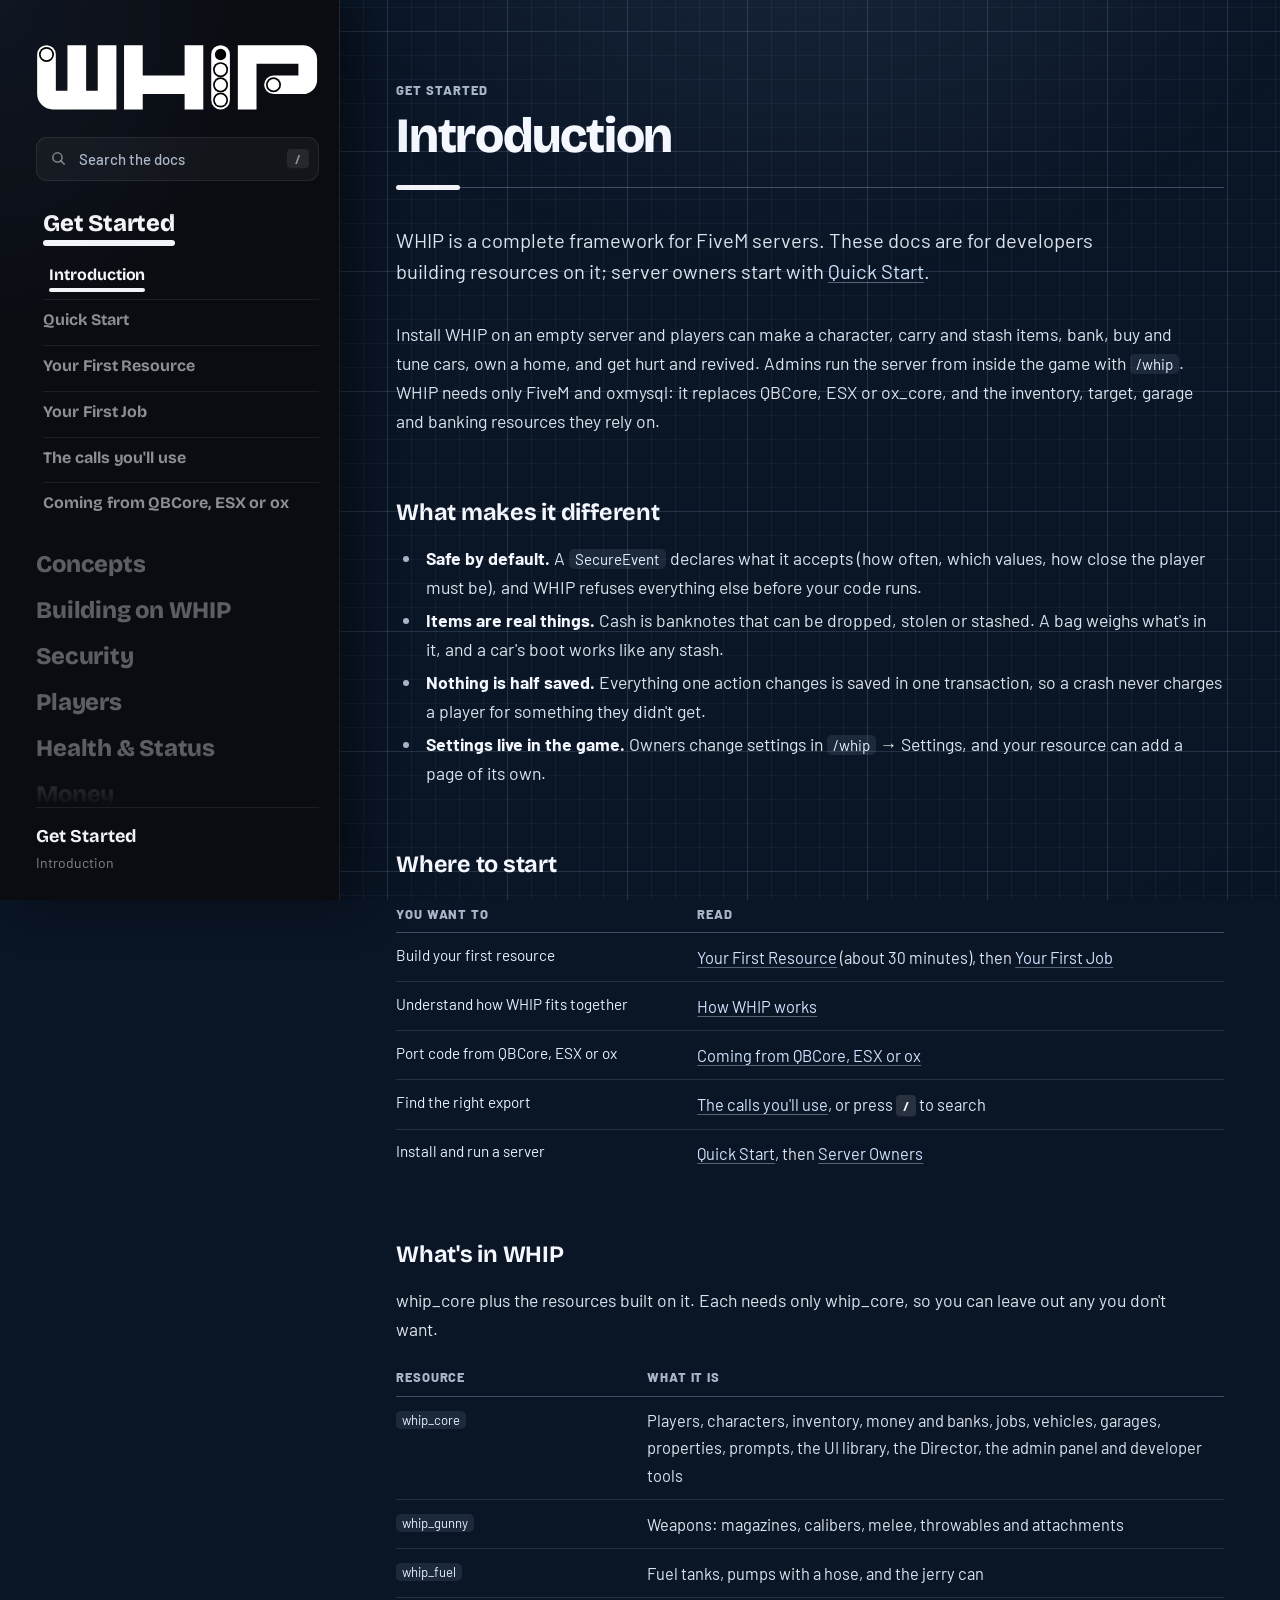
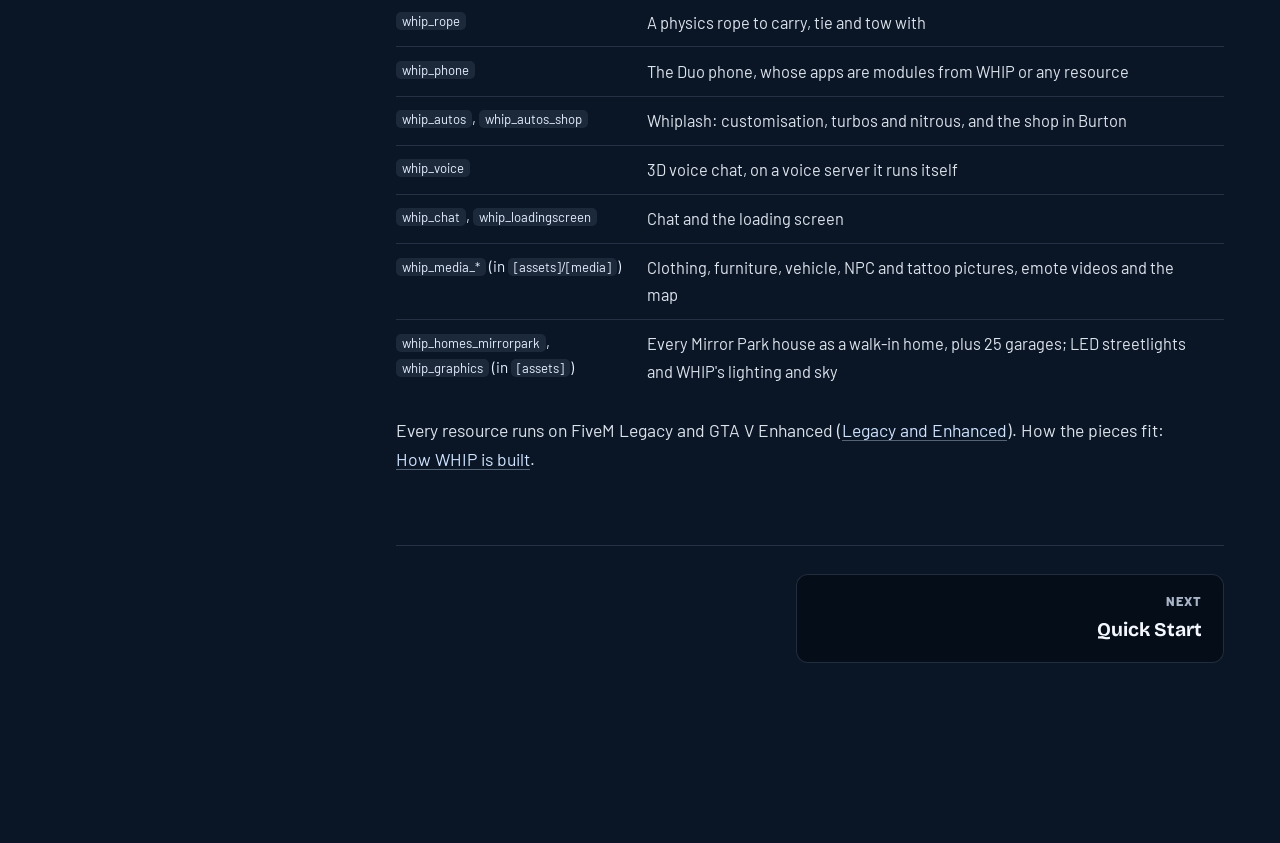
==== commit 97afcc5f: "feat: a checkout in the store's editor: Cash or Bank, as whip_autos' basket" ====
--- a/docs.html
+++ b/docs.html
@@ -2922,13 +2922,16 @@
   <table class="param-table"><tr><th>Field</th><th>Type</th><th>Description</th></tr>
   <tr><td>only</td><td>table?</td><td>The tabs offered: category ids or groups. Left out, all of them</td></tr>
   <tr><td>prices</td><td>table?</td><td>Dollars each, by category id, then group, then <code>default</code>: <code>{ apparel = 50, hat = 20 }</code>. <code>tattoos</code> is per tattoo put on</td></tr>
+  <tr><td>methods</td><td>table?</td><td><code>{ 'cash', 'bank' }</code>: Save first opens a checkout, as whip_autos' basket: the total and a tile for each way to pay. One: no checkout, that way. Left out, Save pays your own way</td></tr>
+  <tr><td>wallet</td><td>table?</td><td><code>{ cash = n, bank = n }</code>: shown on the tiles; one that can't cover the total is greyed out. Read it on your server (<code>GetPlayerCash</code>, <code>GetBalance</code>)</td></tr>
   <tr><td>title / sub</td><td>string?</td><td>The editor's heading</td></tr>
-  <tr><td>onSave</td><td>function(look)</td><td>Required. May wait. Returns <code>true</code>, or <code>false, why</code> (60 characters)</td></tr>
+  <tr><td>onSave</td><td>function(look, method)</td><td>Required. May wait. <code>method</code> is the tile chosen, or nil. Returns <code>true</code>, or <code>false, why</code> (60 characters)</td></tr>
   <tr><td>onClose</td><td>function(saved)?</td><td>The editor shut: saved, or not (Cancel, a death, a logout)</td></tr></table>
   <div class="return-info"><strong>Returns: </strong><code>true</code>, or <code>false, why</code></div>
 <pre><code class="lang-lua">exports.whip_core:EditAppearance({
     only = { 'hair', 'beard', 'eyebrows' }, prices = { hair = 40, default = 15 }, title = 'Herr Kutz',
-    onSave = function(look) return exports.whip_core:Callback('mybarber:buy', look) end,
+    methods = { 'cash', 'bank' }, wallet = exports.whip_core:Callback('mybarber:wallet'),
+    onSave = function(look, method) return exports.whip_core:Callback('mybarber:buy', look, method) end,
 })</code></pre>
 </div></div>
 
@@ -2948,13 +2951,14 @@
 <div class="export-body">
   <p>Keeps a look for a playing character, checked as the editor's Save is, and sends it to their game. <code>opts.only</code> takes only those tabs' parts from <code>look</code> and keeps the rest of their saved look, so a barber can't change a face.</p>
   <div class="return-info"><strong>Returns: </strong><code>true, look</code> (as kept), or <code>false, why</code></div>
-<pre><code class="lang-lua">SecureCallback('mybarber:buy', { params = { { 'look', 'any' } } }, function(source, player, look)
+<pre><code class="lang-lua">SecureCallback('mybarber:buy', { params = { { 'look', 'any' }, { 'method', 'enum', { 'cash', 'bank' }, 'cash' } } },
+    function(source, player, look, method)
     local only = { 'hair', 'beard', 'eyebrows' }
     local changes, why = exports.whip_core:GetAppearanceChanges(source, look, only)
     if not changes then return false, why end
     local total = 0
     for id, n in pairs(changes) do total = total + (id == 'hair' and 40 or 15) * n end
-    local receipt, err = exports.whip_core:ChargePlayer(source, total, { reason = 'Haircut' })
+    local receipt, err = exports.whip_core:ChargePlayer(source, total, { method = method, reason = 'Haircut' })
     if not receipt then return false, err end
     local ok, kept = exports.whip_core:SetPlayerAppearance(source, look, { only = only })
     if not ok then exports.whip_core:RefundPlayer(receipt) return false, kept end
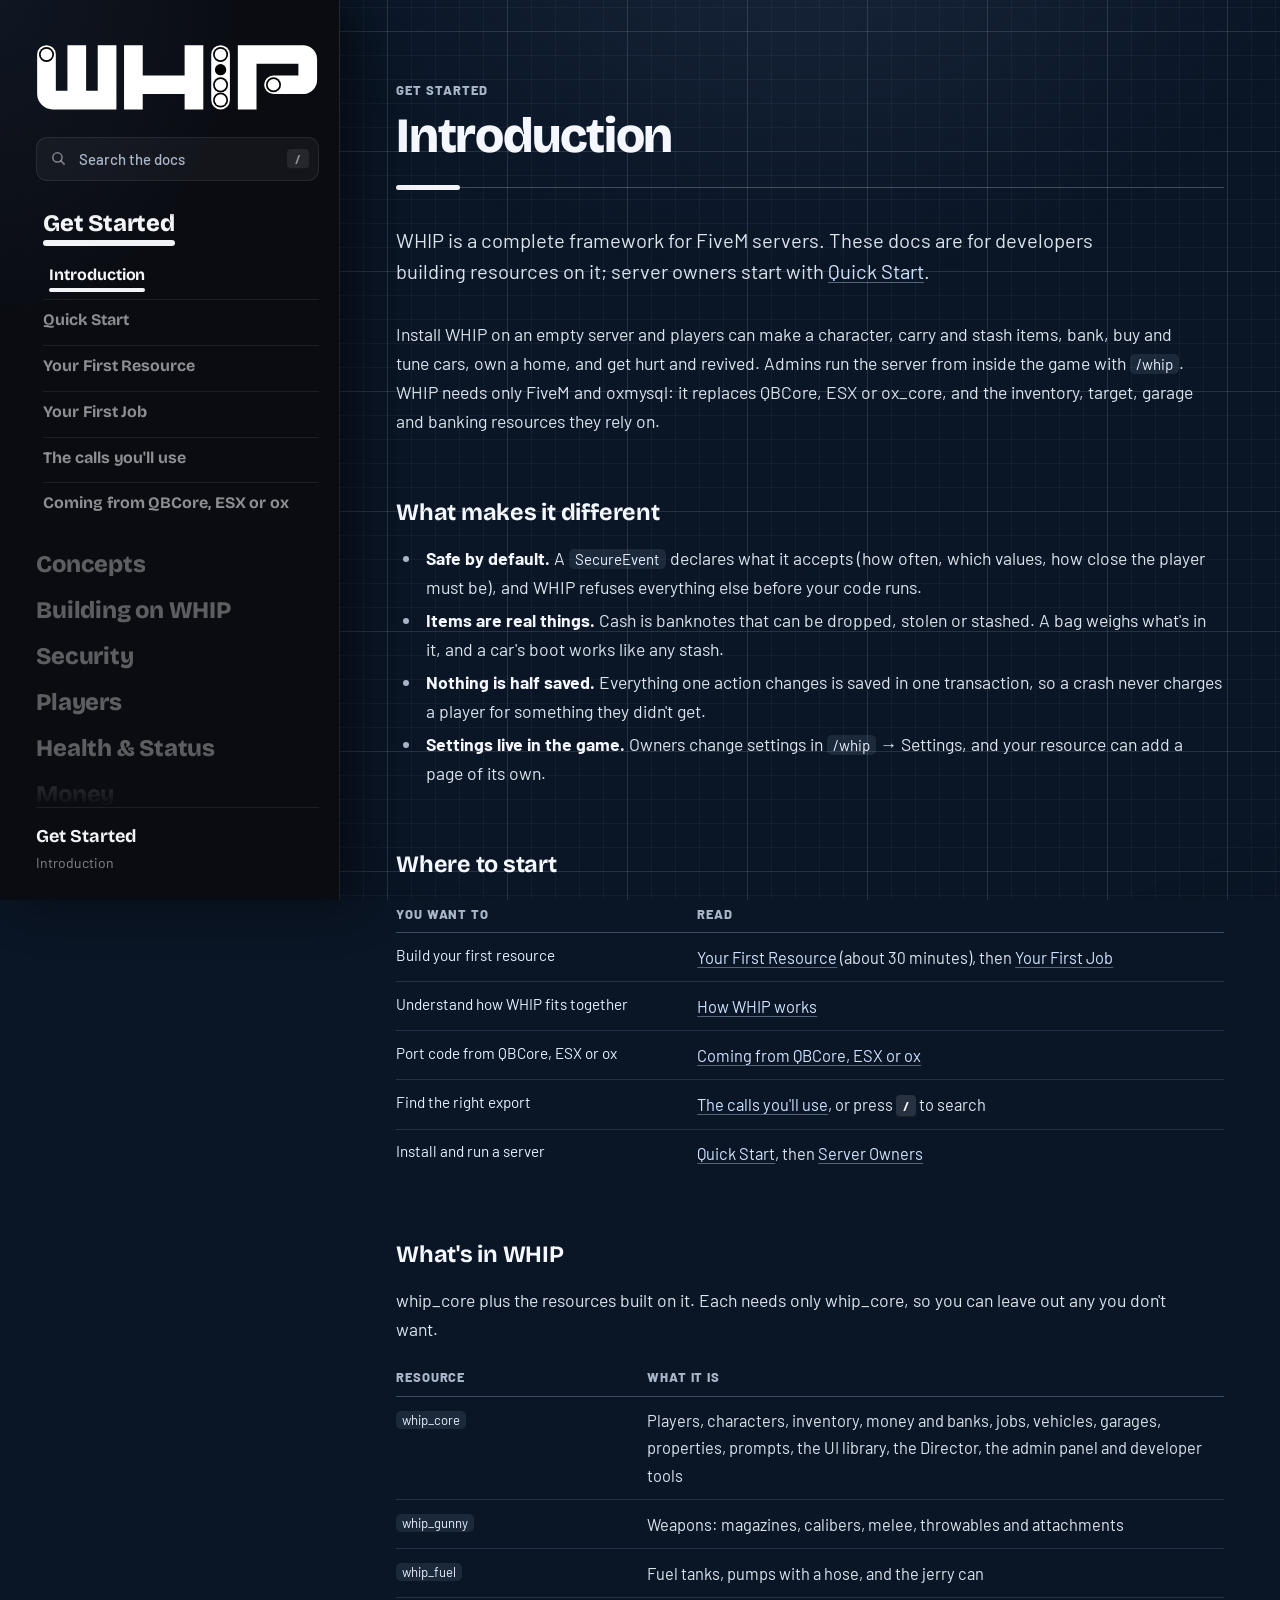
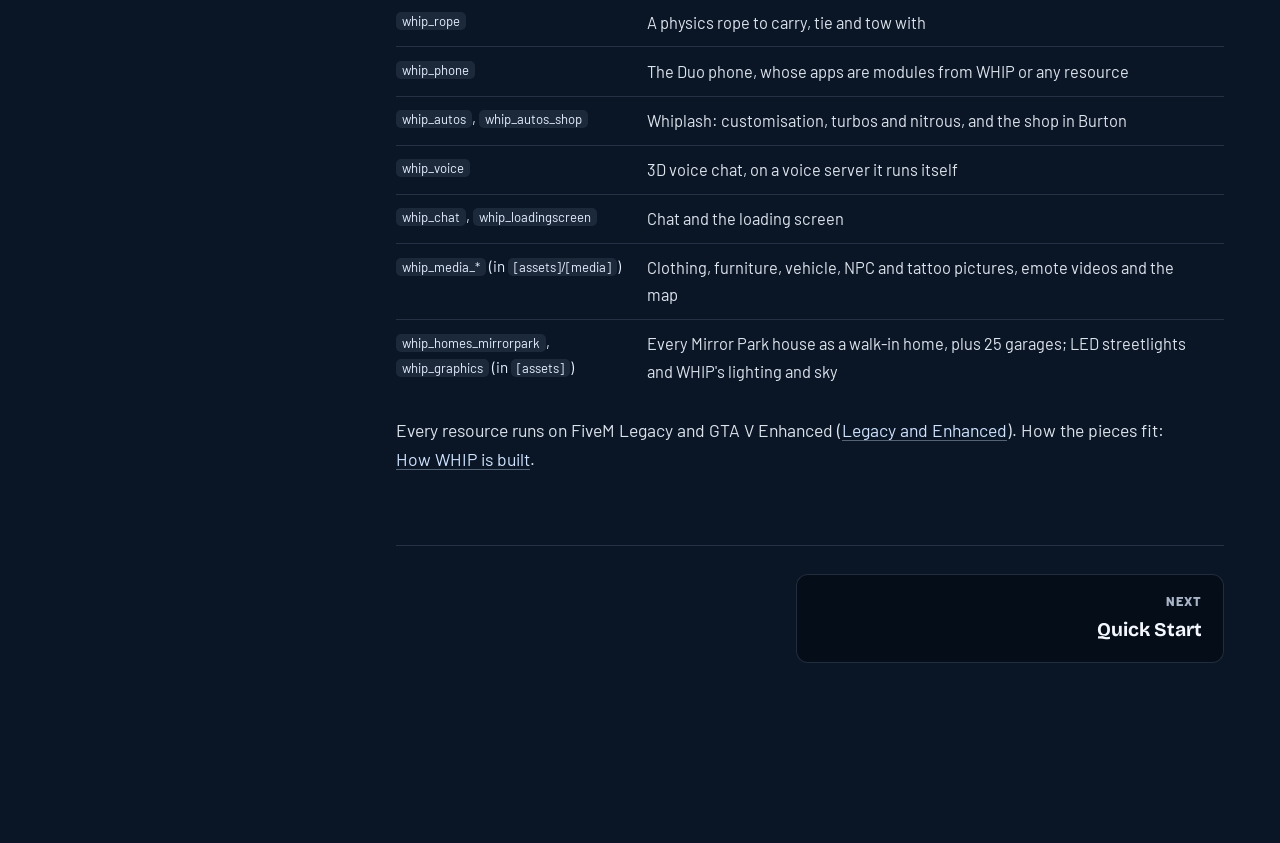
==== commit 94539445: "feat: Place on a setting's position: aim a ghost in the world and move it with the object viewer's m" ====
--- a/docs.html
+++ b/docs.html
@@ -8751,6 +8751,19 @@
   <div class="info-box warn"><strong>The answer is the player's word.</strong> Check it on the server: near them, and somewhere you allow.</div>
 </div></div>
 
+<div class="export-card" id="ui-placepoint" data-search="placepoint place point position gizmo arrows ghost marker ped heading">
+<div class="export-header"><span class="export-name">PlacePoint(opts?)</span><span class="export-side side-client">CLIENT</span></div>
+<div class="export-body">
+  <p>A point placed in the world with the object viewer's markers: a see-through ghost appears where the camera looks, and the player drags the centre dot over the world, the arrows along X, Y and Z, and the ring to turn it (R swaps). Place takes it; Esc leaves it. The settings page's <em>Place</em> is this (a <code>vec3</code> or <code>vec4</code> entry with <code>place</code>). Waits.</p>
+  <table class="param-table"><tr><th>Field</th><th>Type</th><th>Description</th></tr>
+  <tr><td>at</td><td>table?</td><td><code>{ x, y, z, w? }</code>: the point as it is; its heading is kept. It always starts on the surface the camera looks at (left out, facing the player)</td></tr>
+  <tr><td>model</td><td>string?</td><td>The ghost: a prop, or a ped with <code>ped = true</code> (it stands and turns). Default a small marker</td></tr>
+  <tr><td>label</td><td>string?</td><td>The bar's name for it</td></tr></table>
+  <div class="return-info"><strong>Returns: </strong><code>{ x, y, z, w }</code> (<code>w</code> its heading), or <code>false, why</code>: <code>'cancelled'</code>, <code>'busy'</code> or <code>'model'</code></div>
+<pre><code class="lang-lua">local spot = Whip.core:PlacePoint({ model = 's_f_y_shop_mid', ped = true, label = 'Shopkeeper' })
+if spot then TriggerServerEvent('mystore:server:clerk', spot.x, spot.y, spot.z, spot.w) end</code></pre>
+</div></div>
+
 <h3>On-screen text</h3>
 
 <div class="export-card" id="ui-showtext" data-search="showtext drawtext instruction hint prompt hud">
@@ -9516,6 +9529,7 @@
   <tr><td>sides</td><td>string|nil</td><td><code>'both'</code> (default), or <code>'server'</code>: never sent to players, for a key or password. Admins still see it</td></tr>
   <tr><td>cross</td><td>function|nil</td><td><code>function(get)</code>, run on the server when this setting is in a save; <code>get(key)</code> returns any setting as it will be saved. Return <code>true</code>, or <code>false, 'why'</code> to refuse. Give both entries of a two-setting rule the check</td></tr>
   <tr><td>here / limits</td><td>boolean / table</td><td><code>vec3</code>, <code>vec4</code>: a <em>Use where I stand</em> button, and <code>{ x = { min, max }, … }</code> per ranged axis</td></tr>
+  <tr><td>place</td><td>boolean / table</td><td><code>vec3</code>, <code>vec4</code>: a <em>Place</em> button: the panel steps aside and the point is placed in the world (<a href="#ui-placepoint"><code>PlacePoint</code></a>). <code>{ model = 's_f_y_shop_mid', ped = true }</code> picks the ghost</td></tr>
   <tr><td>item</td><td>table</td><td><code>list</code>: every entry's shape, as an entry with no <code>key</code>: <code>{ type = 'int', min = 1, max = 9 }</code>. <code>int</code>, <code>number</code>, <code>string</code> or <code>enum</code>, edited as one comma-separated line. For positions, use <code>records</code> with a <code>vec3</code> field</td></tr>
   <tr><td>fields</td><td>table</td><td><code>records</code>, a <code>map</code> of rows, or <code>record</code>: the fields, each an entry with a <code>key</code></td></tr>
   <tr><td>widget / marker</td><td>string / table</td><td><code>widget = 'mapPoints'</code>: <code>records</code> with a <code>vec3</code> and a <code>string</code> field show as map icons, dragged to move, clicked to rename or remove, added where the admin stands. <code>marker = { sprite = 361, colour = 1, name = 'Gas Station' }</code>: the blip and a new row's name</td></tr>
@@ -12538,7 +12552,7 @@
   // ---- WAITS: the exports that can wait (on the database, on the player), each card's badge. The same list as
   // the ---@async marks in types/server.lua and types/client.lua. `node dev/waits.js --write` writes this line and
   // lib/satellite.lua's from the code; `--check` keeps all three the same ----
-  var WAITS = {"server":["AddCatalogItem","AddItem","AdoptVehicle","BankDeposit","BankSystemDeposit","BankSystemTransfer","BankSystemWithdraw","BankTransfer","BankWithdraw","CanGrantBankAccess","CanHirePlayer","CanUseBankAccount","ChangeVehicleLocks","ChargePlayer","ClaimVehicle","ClearAllVehicleData","ClearVehicleData","CloseBankAccount","ClosePanel","ClosePlayerInventory","CloseStore","CommitWithAction","CountVehicleKeys","CreateBankAccount","CreateContainer","CreateDoor","CreateGarage","CreateGroundItem","CreateJobRole","CreateOwnedVehicle","CreateShop","DeleteContainer","DeleteDoor","DeleteGarage","DeleteGroundItem","DeleteJob","DeleteJobRole","DeleteShop","DeleteZone","DespawnVehicle","EnsureContainer","EnsureDoor","EnsureDoors","EnsureJob","EnsureShop","EnsureTable","EnsureZone","FlushActivityLog","GetBalance","GetBankAccessList","GetBankAccount","GetBankTransactions","GetCharacterBankAccounts","GetCharacterNames","GetDefaultBankAccount","GetItemAt","GetJobBankAccounts","GetPermissionHolders","GetPlayerMetadata","GetPlayerVehicleKeys","GetScenarioStats","GetShopPrices","GetShopStock","GiveOnLogin","GivePropertyKey","GiveVehicleKey","GrantBankAccess","GrantPermission","HasVehicleKey","HirePlayer","HoldDoor","HoldMoney","IsCharacterDeleted","LinkDoors","LogActivity","LoreSay","OpenPlayerInventory","OpenStore","PayAsLore","PayPlayer","Progress","RefundPlayer","RegisterPropertyPack","RegisterProps","RegisterVehicles","RemoveCatalogItem","RemoveItem","RemovePropertyKey","RemoveVehicleKey","RequestScreenshot","RevokeBankAccess","RevokePermission","SavePlayer","SetBankAccountFrozen","SetHeldItem","SetItemMetadata","SetPlayerMetadata","SetPropertyOwner","SetPropertyTheme","SetShopItemPrice","SetShopLayout","SetVehicleAppearance","SetVehicleData","SetVehicleGarage","SetVehicleLocked","SetVehiclePlate","SettleMoneyHold","SkillCheck","SpawnTempVehicle","SpawnVehicle","StoreCount","StoreGive","StoreMove","StoreRead","StoreTake","SwitchScenario","TestDirectorCard","TestDirectorScenario","TransferVehicle","UnlinkDoors","UpdateContainer","UpdateDoor","UpdateGarage","UpdateJob","UpdateJobRole","UpdateShop"],"client":["Alert","Callback","ClockOff","ClockOn","Confirm","EditAppearance","EnterCharacter","FreeHands","GetPlayerFullName","Input","LoadAnimDict","LoadAnimSet","LoadModel","LoadPtfxAsset","LoadTextureDict","OpenKeyboard","OrbitCamera","PlaceObject","PlayCameraPath","PlayCameraSequence","PressScreen","Progress","ReadScreen","ResolveVehicle","SkillCheck","TakeScreenshot","TakeVehicleControl"]};
+  var WAITS = {"server":["AddCatalogItem","AddItem","AdoptVehicle","BankDeposit","BankSystemDeposit","BankSystemTransfer","BankSystemWithdraw","BankTransfer","BankWithdraw","CanGrantBankAccess","CanHirePlayer","CanUseBankAccount","ChangeVehicleLocks","ChargePlayer","ClaimVehicle","ClearAllVehicleData","ClearVehicleData","CloseBankAccount","ClosePanel","ClosePlayerInventory","CloseStore","CommitWithAction","CountVehicleKeys","CreateBankAccount","CreateContainer","CreateDoor","CreateGarage","CreateGroundItem","CreateJobRole","CreateOwnedVehicle","CreateShop","DeleteContainer","DeleteDoor","DeleteGarage","DeleteGroundItem","DeleteJob","DeleteJobRole","DeleteShop","DeleteZone","DespawnVehicle","EnsureContainer","EnsureDoor","EnsureDoors","EnsureJob","EnsureShop","EnsureTable","EnsureZone","FlushActivityLog","GetBalance","GetBankAccessList","GetBankAccount","GetBankTransactions","GetCharacterBankAccounts","GetCharacterNames","GetDefaultBankAccount","GetItemAt","GetJobBankAccounts","GetPermissionHolders","GetPlayerMetadata","GetPlayerVehicleKeys","GetScenarioStats","GetShopPrices","GetShopStock","GiveOnLogin","GivePropertyKey","GiveVehicleKey","GrantBankAccess","GrantPermission","HasVehicleKey","HirePlayer","HoldDoor","HoldMoney","IsCharacterDeleted","LinkDoors","LogActivity","LoreSay","OpenPlayerInventory","OpenStore","PayAsLore","PayPlayer","Progress","RefundPlayer","RegisterPropertyPack","RegisterProps","RegisterVehicles","RemoveCatalogItem","RemoveItem","RemovePropertyKey","RemoveVehicleKey","RequestScreenshot","RevokeBankAccess","RevokePermission","SavePlayer","SetBankAccountFrozen","SetHeldItem","SetItemMetadata","SetPlayerMetadata","SetPropertyOwner","SetPropertyTheme","SetShopItemPrice","SetShopLayout","SetVehicleAppearance","SetVehicleData","SetVehicleGarage","SetVehicleLocked","SetVehiclePlate","SettleMoneyHold","SkillCheck","SpawnTempVehicle","SpawnVehicle","StoreCount","StoreGive","StoreMove","StoreRead","StoreTake","SwitchScenario","TestDirectorCard","TestDirectorScenario","TransferVehicle","UnlinkDoors","UpdateContainer","UpdateDoor","UpdateGarage","UpdateJob","UpdateJobRole","UpdateShop"],"client":["Alert","Callback","ClockOff","ClockOn","Confirm","EditAppearance","EnterCharacter","FreeHands","GetPlayerFullName","Input","LoadAnimDict","LoadAnimSet","LoadModel","LoadPtfxAsset","LoadTextureDict","OpenKeyboard","OrbitCamera","PlaceObject","PlacePoint","PlayCameraPath","PlayCameraSequence","PressScreen","Progress","ReadScreen","ResolveVehicle","SkillCheck","TakeScreenshot","TakeVehicleControl"]};
   (function () {
     var waits = { server: {}, client: {} };
     ['server', 'client'].forEach(function (side) { WAITS[side].forEach(function (n) { waits[side][n] = true; }); });
